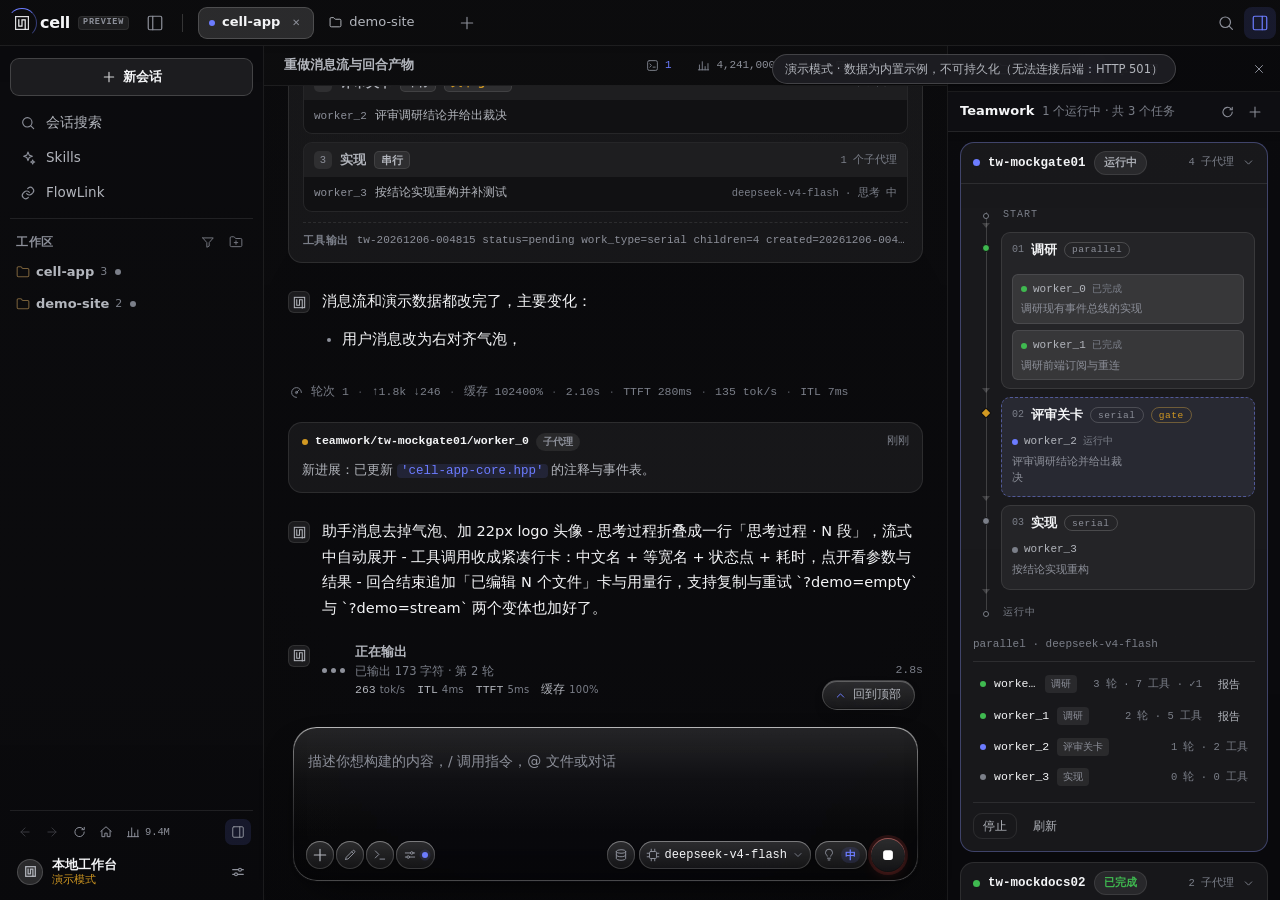
==== src/ui/index.html @ 1789ece1 "saved" ====
<!DOCTYPE html>
<!-- ============================================================
     GENERATED by build_ui.py from src/ui/src/ — do not edit.
     Edit src/ui/src/{index.html,css/*.css,js/*.js} and re-run the
     builder. Dev loop (no rebuild, no regeneration):
       cell-app.exe --headless 8787 --ui src/ui/index.html
     ============================================================ -->
<html lang="zh-CN" data-anim="2">
<head>
<meta charset="utf-8">
<meta name="viewport" content="width=device-width,initial-scale=1">
<meta name="color-scheme" content="dark">
<meta name="theme-color" content="#111113">
<title>cell · 本地代理工作台</title>
<link rel="icon" href="data:image/svg+xml,%3Csvg xmlns='http://www.w3.org/2000/svg' viewBox='0 0 500 500'%3E%3Crect x='10' y='10' width='480' height='480' rx='104' fill='%23141416' stroke='%2335353a' stroke-width='14'/%3E%3Cg fill='none' stroke='%23e8e8ea' stroke-width='30' stroke-linejoin='miter' stroke-linecap='square'%3E%3Crect x='90' y='90' width='320' height='320'/%3E%3Cpath d='M 170 170 L 170 330 L 250 330 L 250 170 L 330 170 L 330 410'/%3E%3C/g%3E%3C/svg%3E">
<style>
/* ==== css/00-tokens.css =============================================== */

/* =====================================================================
   §0 设计令牌 · cell-app 2026 UI

   视觉语言：深色分层表面（画布 -> 面板 -> 卡片 -> 悬浮输入卡），
   1px 极淡描边表达边界，靛蓝强调色只用于可交互/激活/主操作；
   语义色（绿/红/黄/蓝）只用于 diff、状态与终端。
   所有组件只允许引用这里的令牌，第三方主题通过覆盖令牌换肤
   （<exe dir>/.cell/theme/<name>/theme.css 注入在本文件之后）。

   旧令牌名全部保留为别名（导出页 / 第三方主题 / 旧组件仍引用）。
   ===================================================================== */
:root{
  color-scheme:dark;

  /* ---- 表面（由暗到亮） ------------------------------------------- */
  /* 窗口是透明的（DWM 背衬在后面），所以"表面"不再是实色，而是叠在背衬上的
     一层层白/黑 alpha：越靠上越亮一点，读到的是同一块玻璃的不同厚度。
     唯一的实色是 --bg —— 留给终端、启动页这类必须挡住身后的整屏内容。
     ⚠️ 每一档的 alpha 都要"压得住壁纸"：壁纸是任意内容，alpha 给低了
     文字就压在壁纸上（2026-11-01 用户截图的主诉）。层级差 ≥ .04 才看得出是
     两块不同的面，而不是同一块玻璃上随机脏了几块。 */
  --bg:#111113;            /* 实色画布（终端 / 启动页 / 兜底） */
  --bg2:rgba(255,255,255,.055);   /* 次级表面（表单元 / 代码外框） */
  --bg3:rgba(255,255,255,.085);   /* 代码块 / 输入底 */
  --panel:rgba(18,18,23,.62);     /* 侧栏 / 右栏 */
  --panel2:rgba(30,30,36,.94);    /* 浮层 / 弹出菜单（要压住下面的内容） */
  --raise:rgba(255,255,255,.075);  /* hover */
  --raise2:rgba(255,255,255,.13);  /* 选中 / 按下 */
  --elev-1:rgba(255,255,255,.062); /* 卡片 */
  --elev-2:rgba(255,255,255,.10);  /* 悬浮输入卡 */

  /* ---- 描边 ------------------------------------------------------- */
  --line:rgba(255,255,255,.09);
  --line2:rgba(255,255,255,.17);

  /* ---- 文本 -------------------------------------------------------
     深色主题的层级差要小、但最暗一档也不能低于 4.5:1（压在 --glass-read
     这层床上量的）。fg3/fg4 比旧值各提一档。 */
  --fg:#f4f5f7;
  --fg2:#b3b6bd;
  --fg3:#8d909a;
  --fg4:#7b7f89;


  /* ---- 强调色（唯一彩色主色） ------------------------------------- */
  --accent:#6c7cff;
  --accent-hi:#8a97ff;
  --accent-soft:rgba(108,124,255,.13);
  --link:#9aa6ff;

  /* ---- 语义色 ----------------------------------------------------- */
  --ok:#3fb950;
  --warn:#d29922;
  --bad:#f85149;
  --info:#58a6ff;
  --add:#3fb950;
  --del:#f85149;
  --run:#a8abb2;

  /* ---- 玻璃小控件（chip / 圆钮 / 悬浮按钮） ------------------------
     一块能认出来的"凸起玻璃"要三样同时在场：面（上亮下暗的竖向渐变）、
     发丝边（inset 0 0 0 1px，不是 border —— 不占布局也不会在圆角处断开）、
     顶缘受光 + 贴地投影。少任何一样都会塌成"背景上一块脏色"。 */
  --glass-face:linear-gradient(180deg,rgba(255,255,255,.145),rgba(255,255,255,.055));
  --glass-face-hover:linear-gradient(180deg,rgba(255,255,255,.22),rgba(255,255,255,.095));
  --glass-face-on:linear-gradient(180deg,rgba(255,255,255,.28),rgba(255,255,255,.14));
  --glass-line:rgba(255,255,255,.18);
  --glass-line-hover:rgba(255,255,255,.30);
  --glass-hi:inset 0 1px 0 rgba(255,255,255,.24);    /* 顶面镜面反光 */
  --glass-lo:inset 0 -1px 0 rgba(0,0,0,.26);         /* 底缘回光（暗） */
  --glass-ring:inset 0 0 0 1px var(--glass-line);    /* 发丝边 */
  --glass-drop:0 1px 2px rgba(0,0,0,.30);            /* 离面一点点 */
  --glass-blur:blur(22px) saturate(1.5);             /* 磨砂（控件层） */

  /* ---- 输入卡本体（引力透镜玻璃）----------------------------------
     卡片是这一族里最大的一块，材质拆成五层，从后往前：
       ① 透镜  backdrop-filter:url(#cmp-lens) —— 一条 SVG 滤镜里做完
              「feGaussianBlur 磨砂 + feDisplacementMap 折射」。折射场是
              Plummer 软化点质量透镜 β = θ − kθ/(|θ|²+ε)（推导与取值见
              05-composer.js §I1b）：中心把背后的会话文字放大、贴边把它
              压缩，所以玻璃里**看得见内容**，不是磨成一块灰。
       ② 底    --cmp-base：玻璃自身极淡的一层着色，只在深色下压住折射内容
              对正文的干扰。**alpha 一律乘 --glass-film** —— 窗口透明度拖到
              100% 时这张卡必须跟着一起清掉，否则"整窗透明"对输入栏不生效
              （2026-11-01 用户主诉）。
       ③ 面    --cmp-face：顶部受光、底部略沉，中间不着色（中段着色读作塑料）。
       ④ 边    --cmp-rim：1px 竖向渐变描边（border-box 一层 background），
              玻璃唯一的"厚度"线索，同时兼任透镜那圈会聚亮边。
       ⑤ 影    --cmp-shadow：贴地接触影 + 大而散的远影。 */
  --cmp-blur:2.25px;
  --cmp-sat:1.18;
  --cmp-bri:1;
  --cmp-base:linear-gradient(180deg,
    rgba(8,8,11,calc(.12 * var(--glass-film))) 0%,
    rgba(6,6,9,calc(.18 * var(--glass-film))) 100%);
  --cmp-face:linear-gradient(180deg,
    rgba(255,255,255,calc(.115 * var(--glass-film))) 0%,
    rgba(255,255,255,calc(.030 * var(--glass-film))) 34%,
    rgba(0,0,0,calc(.040 * var(--glass-film))) 68%,
    rgba(0,0,0,calc(.10 * var(--glass-film))) 100%);
  --cmp-rim:linear-gradient(180deg,
    rgba(255,255,255,.50) 0%,
    rgba(255,255,255,.16) 40%,
    rgba(255,255,255,.05) 72%,
    rgba(255,255,255,.24) 100%);
  --cmp-shadow:
    inset 0 1px 0 rgba(255,255,255,.30),
    inset 0 -18px 30px -22px rgba(0,0,0,.55),
    0 2px 6px -2px rgba(0,0,0,.45),
    0 20px 46px -22px rgba(0,0,0,.78);
  /* 一圈**等亮度**的发丝环，垫在渐变描边之内。渐变描边只负责"光从上面来"，
     它交代不了边界：浅色主题顶缘是纯白，落在同样发白的页面上就整条消失
     （2026-11-01 用户第 3 张截图：hero 的卡只剩下面一道影）。 */
  --cmp-edge:inset 0 0 0 1px rgba(255,255,255,.05);

  /* ---- 液态玻璃（窗口级）------------------------------------------ */
  /* 窗口本身是透明的（DWM 丙烯酸背衬），页面只允许用 alpha 叠在背衬上：
     scrim 是整窗那一层纱，panel 是贴边的大面板（标题栏 / 侧栏），
     dock 是右侧面板，read 是正文列那一层"床"（消息流压在上面），
     float 是浮在内容之上的菜单/弹窗（要更实才读得清）。

     --glass-film 是「这层纱还剩多少」：1 = 完整，0 = 一点不剩。设置里的窗口
     透明度拖到 100% 时它归零（见 05-composer.js 的 applyWindowOpacity）。
     ⚠️ 量程上限的代价就是文字直接压壁纸，所以默认值不再是 100%（旧默认
     一开机就没有任何一面，浅色主题尤其糊）。 */
  --glass-film:1;
  --glass-scrim:linear-gradient(180deg,
    rgba(8,8,11,calc(.58 * var(--glass-film))) 0%,
    rgba(8,8,11,calc(.48 * var(--glass-film))) 28%,
    rgba(8,8,11,calc(.50 * var(--glass-film))) 72%,
    rgba(5,5,8,calc(.62 * var(--glass-film))) 100%);
  --glass-panel:rgba(10,10,14,calc(.52 * var(--glass-film)));
  --glass-dock:rgba(9,9,13,calc(.42 * var(--glass-film)));
  --glass-float:var(--panel2);
  --glass-hair:rgba(255,255,255,.07);               /* 面板之间的那道极淡分隔 */
  --glass-edge:rgba(255,255,255,.12);               /* 面板外缘的受光 */
  --glass-veil:rgba(7,7,10,.88);                    /* 遮罩（设置页 / 弹窗） */
  --glass-float-blur:blur(30px) saturate(1.3);


  /* ---- 形状 / 字体 / 动效 ----------------------------------------- */
  --radius:14px; --radius-s:9px; --radius-xs:6px;
  --radius-lg:20px; --radius-xl:24px; --radius-full:999px;
  --mono:"Cascadia Code","Cascadia Mono",ui-monospace,"JetBrains Mono",SFMono-Regular,Consolas,"Liberation Mono",monospace;
  --sans:"Segoe UI Variable Text","Segoe UI",-apple-system,system-ui,"Noto Sans SC","PingFang SC","Microsoft YaHei",sans-serif;
  --sans-display:"Segoe UI Variable Display","Segoe UI Variable Text","Segoe UI",system-ui,"Noto Sans SC","PingFang SC","Microsoft YaHei",sans-serif;
  --ease:cubic-bezier(.22,.7,.2,1);
  --dur:170ms;
  --shadow:0 16px 48px rgba(0,0,0,.55),0 1px 2px rgba(0,0,0,.5);
  --shadow-sm:0 1px 2px rgba(0,0,0,.45);

  /* ---- 布局 ------------------------------------------------------- */
  --chat-max:880px;
  --composer-max:880px;
  --stream-pad:24px; --stream-gap:26px;
  --sidebar-w:316px;
  --dock-w:384px;
  --titlebar-h:46px;       /* 唯一一栏：品牌 / 侧栏开关 / 页签 / 窗口按钮 */
  --topbar-h:var(--titlebar-h); /* 兼容旧引用 */
  --composer-h:156px;      /* 实际值由 03-layout.js 写 inline */

  /* ---- 兼容别名（导出页 / 旧 CSS / 主题） -------------------------- */
  --bg-soft:rgba(255,255,255,.05);
  --line-soft:rgba(255,255,255,.07);
  --code-bg:rgba(6,6,9,.46);
  --fg-dim:var(--fg2);
  --fg-faint:var(--fg3);
  --user:#cfd1d7;
  --assistant:#f4f5f7;
  --tool:#b3b6bd;
  --system:#969aa3;
  --other:#8d909a;
}

/* ==== css/01-base.css ================================================= */

/* ---- §1 基础 ------------------------------------------------------ */
*{box-sizing:border-box}
html,body{height:100%;margin:0}
/* 窗口是透明的：底色由 #app 的 --glass-scrim 统一给，页面本身不能有不透明底，
   否则 DWM 的背衬（磨砂后的桌面）会被这张底盖住。 */
html,body{background:transparent}
/* 背景透明度（设置 → 外观 → 窗口背景）：这层实色画布压在页面最底下，
   --glass-solid = 1 - 2×透明度（前 50% 量程就撤完）。0 = 完全没有这层
   （纯玻璃，壁纸最清楚），1 = 完全不透明（和改造前的实色窗口一样）。 */
body::before{content:"";position:fixed;inset:0;z-index:-1;background:var(--bg);
  opacity:var(--glass-solid,0);pointer-events:none}
body{
  color:var(--fg); font-family:var(--sans);
  font-size:14px; line-height:1.6; overflow:hidden;
  -webkit-font-smoothing:antialiased; -moz-osx-font-smoothing:grayscale;
  text-rendering:optimizeLegibility;
  transition:background var(--dur) var(--ease), color var(--dur) var(--ease);
}
::selection{background:var(--accent-soft);color:var(--fg)}
::-webkit-scrollbar{width:10px;height:10px}
::-webkit-scrollbar-thumb{background:var(--line2);border-radius:8px;
  border:2px solid transparent;background-clip:padding-box}
::-webkit-scrollbar-thumb:hover{background:var(--fg4);background-clip:padding-box}
::-webkit-scrollbar-track{background:transparent}
::-webkit-scrollbar-corner{background:transparent}
button,input,textarea,select{font:inherit;color:inherit}
button{cursor:pointer;background:none;border:none;padding:0}
a{color:var(--link);text-decoration:none}
a:hover{text-decoration:underline}
:focus-visible{outline:2px solid var(--accent-soft);outline-offset:1px;border-radius:6px}
h1,h2,h3,h4,p,pre,ul,ol{margin:0}
code,kbd,pre,samp{font-family:var(--mono)}
svg{display:block}
img{max-width:100%}
[hidden]{display:none!important}

/* ==== css/02-atoms.css ================================================ */

/* ---- §2 原子 Atoms ------------------------------------------------- */
/* 2.1 布局原子 */
.row{display:flex;align-items:center}
.col{display:flex;flex-direction:column}
.wrap{flex-wrap:wrap}
.grow{flex:1;min-width:0}
.center{justify-content:center}
.gap4{gap:4px}.gap6{gap:6px}.gap8{gap:8px}.gap10{gap:10px}.gap12{gap:12px}
/* 2.2 文本原子 */
.mut{color:var(--fg2)}.dim{color:var(--fg3)}
.strong{font-weight:650}
.small{font-size:12px}.tiny{font-size:11.5px}
.mono{font-family:var(--mono);font-variant-numeric:tabular-nums}
.num{font-variant-numeric:tabular-nums}
.trunc{white-space:nowrap;overflow:hidden;text-overflow:ellipsis}
.muted{color:var(--fg3)}
/* 2.3 表面原子 */
.metal{background:var(--bg2);border:1px solid var(--line);border-radius:var(--radius-s)}
.divider{height:1px;flex:none;background:var(--line);margin:10px 0}
.divider.v{width:1px;height:auto;align-self:stretch;margin:0 10px}
/* 2.4 标记原子 */
.pill{display:inline-flex;align-items:center;gap:5px;padding:2px 9px;border-radius:var(--radius-full);
  font-size:11px;font-weight:600;letter-spacing:.02em;
  background:var(--raise);color:var(--fg2);border:1px solid var(--line)}
.pill.accent{background:var(--accent-soft);color:var(--accent);border-color:transparent}
.pill.ok{color:var(--ok)}.pill.bad{color:var(--bad)}.pill.warn{color:var(--warn)}.pill.run{color:var(--run)}
.badge{display:inline-flex;align-items:center;justify-content:center;min-width:18px;height:18px;
  padding:0 5px;border-radius:var(--radius-full);color:#fff;font-size:10px;font-weight:700;
  background:var(--accent);font-variant-numeric:tabular-nums;flex:none}
.badge.ghost{background:var(--raise);color:var(--fg2)}
.badge.warn{background:var(--warn);color:#1a1a1c}
.badge.ok{background:var(--ok);color:#0d1a10}
.dot{width:8px;height:8px;border-radius:50%;background:var(--fg3);flex:none}
.dot.ok{background:var(--ok)}.dot.bad{background:var(--bad)}.dot.run{background:var(--accent)}
.dot.warn{background:var(--warn)}
.pulse{width:7px;height:7px;border-radius:50%;background:var(--ok);flex:none;position:relative}
.pulse.busy{background:var(--accent);animation:breathe 1.4s var(--ease) infinite}
.kbd,.sb-kbd{font-family:var(--mono);font-size:10.5px;padding:1px 5px;border-radius:5px;
  background:var(--bg2);border:1px solid var(--line);color:var(--fg3);white-space:nowrap}
/* 2.5 按钮 */
.btn{display:inline-flex;align-items:center;gap:6px;height:30px;padding:0 12px;border-radius:var(--radius-s);
  background:transparent;border:1px solid var(--line);color:var(--fg2);font-size:13px;font-weight:500;
  transition:background var(--dur) var(--ease),border-color var(--dur) var(--ease),color var(--dur) var(--ease),opacity var(--dur) var(--ease)}
.btn:hover{background:var(--raise);border-color:var(--line2);color:var(--fg)}
.btn:active{background:var(--raise2)}
.btn.primary{height:38px;background:var(--raise);border-color:var(--line2);color:var(--fg);font-weight:600}
.btn.primary:hover{background:var(--raise2);border-color:var(--fg4)}
.btn.accent{background:var(--accent);border-color:transparent;color:#fff;font-weight:600}
.btn.accent:hover{background:var(--accent-hi);color:#fff}
.btn.ghost{background:transparent;border-color:transparent;color:var(--fg2)}
.btn.ghost:hover{background:var(--raise);color:var(--fg)}
.btn.danger{color:var(--bad);border-color:transparent;background:transparent}
.btn.danger:hover{background:color-mix(in srgb,var(--bad) 12%,transparent);color:var(--bad)}
.btn.sm{height:26px;padding:0 9px;font-size:12px;gap:5px}
.btn[disabled],.btn:disabled{opacity:.45;pointer-events:none}
.btn .bico,.btn .uico{flex:none}
.icon-btn{width:30px;height:30px;border-radius:8px;display:inline-flex;align-items:center;justify-content:center;
  color:var(--fg3);flex:none;
  transition:background var(--dur) var(--ease),color var(--dur) var(--ease)}
.icon-btn:hover{background:var(--raise);color:var(--fg)}
.icon-btn:active{background:var(--raise2)}
.icon-btn.on{background:var(--accent-soft);color:var(--accent)}
.icon-btn.on:hover{background:color-mix(in srgb,var(--accent) 20%,transparent)}
.icon-btn .uico{width:16px;height:16px;stroke-width:1.7}
.icon-btn.sm{width:26px;height:26px;border-radius:7px}
.icon-btn.sm .uico{width:14px;height:14px}
.icon-btn[disabled]{opacity:.35;pointer-events:none}
/* 2.6 表单 */
.field{display:flex;flex-direction:column;gap:6px}
.field label{font-size:11.5px;color:var(--fg3);font-weight:600;letter-spacing:.02em}
input[type=text],input[type=password],input[type=number],input[type=search],textarea,select{
  width:100%;height:32px;padding:0 10px;border-radius:var(--radius-s);
  background:var(--bg3);border:1px solid var(--line2);color:var(--fg);font-size:13px;
  transition:border-color var(--dur) var(--ease),box-shadow var(--dur) var(--ease),background var(--dur) var(--ease)}
textarea{height:auto;padding:8px 10px;resize:vertical;line-height:1.55}
input::placeholder,textarea::placeholder{color:var(--fg4)}
input:focus,textarea:focus,select:focus{outline:none;border-color:var(--accent);
  box-shadow:0 0 0 3px var(--accent-soft)}
input[type=range]{width:100%;accent-color:var(--accent);height:auto;border:none;background:transparent;padding:0}
select{appearance:none;background-image:url("data:image/svg+xml;charset=utf-8,%3Csvg xmlns='http://www.w3.org/2000/svg' width='12' height='12' viewBox='0 0 24 24' fill='none' stroke='%237b7e86' stroke-width='2'%3E%3Cpath d='m6 9 6 6 6-6'/%3E%3C/svg%3E");
  background-repeat:no-repeat;background-position:right 9px center;padding-right:28px}
.seg{display:inline-flex;border:1px solid var(--line);border-radius:var(--radius-s);overflow:hidden;background:var(--bg2)}
.seg button{height:28px;padding:0 11px;font-size:12px;color:var(--fg2);border-right:1px solid var(--line);
  transition:background var(--dur) var(--ease),color var(--dur) var(--ease)}
.seg button:last-child{border-right:none}
.seg button.on{background:var(--accent-soft);color:var(--accent);font-weight:600}
.seg button:hover:not(.on){background:var(--raise);color:var(--fg)}
.switch{position:relative;width:38px;height:21px;border-radius:var(--radius-full);flex:none;
  background:var(--line2);transition:background var(--dur) var(--ease);cursor:pointer}
.switch::after{content:"";position:absolute;top:3px;left:3px;width:15px;height:15px;border-radius:50%;
  background:var(--fg2);transition:transform var(--dur) var(--ease),background var(--dur) var(--ease)}
.switch.on{background:var(--accent)}
.switch.on::after{transform:translateX(17px);background:#fff}
/* 2.7 卡片 */
.card{background:var(--elev-1);border:1px solid var(--line);border-radius:var(--radius);padding:14px}
.card+.card{margin-top:10px}
.card-hover{transition:background var(--dur) var(--ease),border-color var(--dur) var(--ease),transform var(--dur) var(--ease)}
.card-hover:hover{background:var(--elev-2);border-color:var(--line2)}
/* 2.8 图标 */
.uico{width:16px;height:16px;flex:none;display:block;fill:none;stroke:currentColor;
  stroke-width:1.7;stroke-linecap:round;stroke-linejoin:round}
.uico.sm{width:13px;height:13px;stroke-width:1.8}
.uico.lg{width:18px;height:18px;stroke-width:1.6}
.uico.xl{width:22px;height:22px;stroke-width:1.5}
/* 2.9 键位提示 / 空态 */
.empty{padding:28px 18px;text-align:center;color:var(--fg3);font-size:12.5px;line-height:1.7}
.empty .uico{width:26px;height:26px;margin:0 auto 10px;color:var(--fg4)}
.spin{animation:spin 1s linear infinite}

/* ==== css/03-molecules.css ============================================ */

/* ---- §3 分子 Molecules -------------------------------------------- */
/* 3.1 侧栏 ---------------------------------------------------------- */
#sidebar{padding:12px 10px 8px}
/* 品牌标识住在标题栏里（不是侧栏顶部）：一条栏里同时是 logo、窗口按钮和
   页签，所以这里只负责它自己的排布，flex 由 #titlebar 决定。 */
.brand{display:flex;align-items:center;gap:8px;min-width:0;cursor:default}
.brand .logo{width:22px;height:22px;flex:none;color:var(--fg);position:relative}
.brand .logo svg{width:100%;height:100%}
.brand-name{font-size:16px;font-weight:650;letter-spacing:-.02em;line-height:1}
/* 徽章和 16px 的文字、20px 的 logo 同高（14px），只靠淡底色 + 1px 内描边
   区分，不占布局 —— 加外边框会把它抬成一个按钮，在这一行里比品牌名还抢眼。 */
.brand-badge{display:inline-flex;align-items:center;height:14px;padding:0 5px;
  font-family:var(--mono);font-size:8.5px;font-weight:700;letter-spacing:.09em;line-height:1;
  border-radius:4px;color:var(--fg3);background:var(--raise);
  box-shadow:inset 0 0 0 1px color-mix(in srgb,var(--fg) 7%,transparent)}
.brand.busy .logo{animation:breathe 1.6s var(--ease) infinite}
/* 工作时：logo 外面套一圈转动的弧，比单纯缩放更能说明「正在跑」 */
.brand.working .logo::after{content:"";position:absolute;inset:-5px;border-radius:50%;
  border:1.5px solid transparent;border-top-color:var(--accent);
  border-right-color:color-mix(in srgb,var(--accent) 45%,transparent);
  animation:spin 1.05s linear infinite;pointer-events:none}
.logo .ava{width:100%;height:100%}
.ava-frame{opacity:.9}
.ava-path{stroke-dasharray:100;animation:avaDraw 1.1s var(--ease) infinite}
@keyframes avaDraw{0%{stroke-dashoffset:100}60%{stroke-dashoffset:0}100%{stroke-dashoffset:0}}
.new-chat{width:100%;justify-content:center;margin:0 0 10px;flex:none;height:40px}
.new-chat .bico{display:flex;align-items:center;opacity:.85}
/* 侧栏导航 */
.sb-nav{display:flex;flex-direction:column;gap:1px;padding:0 0 8px;border-bottom:1px solid var(--line)}
.sb-nav-item{display:flex;align-items:center;gap:10px;height:34px;padding:0 10px;border-radius:9px;
  color:var(--fg2);font-size:13.5px;text-align:left;width:100%;
  transition:background var(--dur) var(--ease),color var(--dur) var(--ease)}
.sb-nav-item:hover{background:var(--raise);color:var(--fg)}
.sb-nav-item .ni-ico{display:flex;align-items:center;color:var(--fg3);flex:none}
.sb-nav-item:hover .ni-ico{color:var(--fg2)}
.sb-nav-item .ni-label{flex:1;min-width:0;white-space:nowrap;overflow:hidden;text-overflow:ellipsis}
.sb-nav-item .sb-kbd{opacity:0;transition:opacity var(--dur) var(--ease)}
.sb-nav-item:hover .sb-kbd{opacity:1}
/* 工作区分组 */
.sb-section{flex:1;min-height:0;display:flex;flex-direction:column;padding-top:10px}
.sb-section-head{display:flex;align-items:center;gap:2px;height:26px;padding:0 4px 0 6px;flex:none}
.sb-section-title{font-size:11.5px;font-weight:600;letter-spacing:.06em;color:var(--fg3)}
.sb-section-head .icon-btn{color:var(--fg3);opacity:.8}
.sb-section-head .icon-btn:hover{opacity:1}
.sb-list{flex:1;min-height:0;overflow-y:auto;overflow-x:hidden;padding:2px 0 8px;scrollbar-width:thin}
.sgroup{margin-bottom:2px}
.sgroup-head{display:flex;align-items:center;gap:6px;height:30px;padding:0 6px;border-radius:8px;
  cursor:pointer;color:var(--fg2);user-select:none;
  transition:background var(--dur) var(--ease),color var(--dur) var(--ease)}
.sgroup-head:hover{background:var(--raise);color:var(--fg)}
.gico{display:flex;align-items:center;color:#e5b567;opacity:.9;flex:none}
.gico .uico{width:14px;height:14px;stroke-width:1.8}
.sgroup-head[aria-expanded="false"] .gico{opacity:.5}

.gname{font-size:13px;font-weight:600;min-width:0}
.sgroup-head .cnt{font-size:11px;color:var(--fg4);font-variant-numeric:tabular-nums}
.sgroup-head .pulse{width:6px;height:6px;margin-left:2px}
.gdel,.idel{display:inline-flex;align-items:center;justify-content:center;width:22px;height:22px;border-radius:6px;
  color:var(--fg4);opacity:0;flex:none;transition:opacity var(--dur) var(--ease),background var(--dur) var(--ease),color var(--dur) var(--ease)}
.sgroup-head:hover .gdel,.sitem:hover .idel{opacity:1}
.gdel:hover,.idel:hover{background:var(--raise2);color:var(--bad)}
.sgroup-head .gdel{margin-left:4px!important}
.sgroup-items{display:flex;flex-direction:column;gap:1px;padding:2px 0 4px 12px}
.sitem{position:relative;display:flex;flex-direction:column;gap:2px;padding:7px 9px;border-radius:9px;
  cursor:pointer;border:1px solid transparent;
  transition:background var(--dur) var(--ease),border-color var(--dur) var(--ease)}
.sitem:hover{background:var(--raise)}
.sitem.active{background:var(--raise2);border-color:var(--line2)}
.sitem.active::before{content:"";position:absolute;left:-1px;top:9px;bottom:9px;width:2px;border-radius:2px;
  background:var(--accent)}
.stitle{font-size:13.5px;font-weight:500;color:var(--fg);line-height:1.4;padding-right:20px}
.sitem.active .stitle{font-weight:600}
.smeta{display:flex;align-items:center;gap:6px;font-size:11px;color:var(--fg3);line-height:1.3;flex-wrap:wrap}
.smeta .sid{font-family:var(--mono);font-size:10px;color:var(--fg4)}
.stag{display:inline-flex;align-items:center;height:15px;padding:0 5px;border-radius:4px;
  background:var(--raise);color:var(--fg3);font-size:10px}
.sitem .idel{position:absolute;right:6px;top:6px;width:20px;height:20px;background:var(--raise2)}
/* 3.1c 侧栏筛选（工作区标题行的漏斗按钮） */
.sb-filterbox{padding:4px 2px 6px;flex:none}
.sb-filter{height:30px!important;font-size:12.5px;background:var(--bg3);border-color:var(--line2)}
/* 3.2 标签栏 -------------------------------------------------------- */
.tab{display:flex;align-items:center;gap:7px;height:32px;padding:0 8px 0 10px;border-radius:9px;
  color:var(--fg2);font-size:13px;cursor:pointer;flex:none;max-width:220px;border:1px solid transparent;
  transition:background var(--dur) var(--ease),color var(--dur) var(--ease),border-color var(--dur) var(--ease)}
.tab:hover{background:var(--raise);color:var(--fg)}
.tab.active{background:var(--raise2);border-color:var(--line2);color:var(--fg)}
.tab .tname{min-width:0;font-weight:500}
.tab.active .tname{font-weight:600}
.tab .pulse{width:6px;height:6px;flex:none}
.tab .x{display:inline-flex;align-items:center;justify-content:center;width:18px;height:18px;border-radius:5px;
  color:var(--fg3);font-size:10px;opacity:0;flex:none;
  transition:opacity var(--dur) var(--ease),background var(--dur) var(--ease),color var(--dur) var(--ease)}
.tab:hover .x,.tab.active .x{opacity:1}
.tab .x:hover{background:var(--raise2);color:var(--fg)}
.tab-add{display:inline-flex;align-items:center;justify-content:center;width:28px;height:28px;border-radius:8px;
  color:var(--fg3);flex:none;transition:background var(--dur) var(--ease),color var(--dur) var(--ease)}
.tab-add:hover{background:var(--raise);color:var(--fg)}
.tab-add .uico{width:16px;height:16px}
/* 标签菜单 */
.tabmenu{position:fixed;z-index:130;min-width:240px;max-width:360px;padding:5px;
  background:var(--panel2);border:1px solid var(--line2);border-radius:12px;box-shadow:var(--shadow);
  animation:popIn 140ms var(--ease)}
.tabmenu button{display:flex;align-items:center;gap:9px;width:100%;padding:7px 9px;border-radius:8px;
  color:var(--fg2);font-size:13px;text-align:left}
.tabmenu button:hover{background:var(--raise);color:var(--fg)}
.tabmenu button>.uico{flex:none;color:var(--fg3)}
.tabmenu button>.tiny{flex:none;margin-left:auto}
.tabmenu .mhead{display:flex;align-items:center;justify-content:space-between;gap:8px;
  padding:6px 9px 4px;font-size:11px;color:var(--fg4);letter-spacing:.04em}
.tabmenu .mclear{width:auto;margin:-4px -2px;padding:4px 2px;font-size:11px;letter-spacing:0;color:var(--fg4)}
.tabmenu .mclear:hover{margin:-4px -2px;padding:4px 2px;background:none;color:var(--fg)}
.tabmenu .mlist{display:flex;flex-direction:column;gap:1px}
.tabmenu .mrow{display:flex;flex-direction:column;align-items:flex-start;gap:1px;min-width:0;flex:1;text-align:left}
.tabmenu .mtitle{font-size:12.5px;color:var(--fg);text-align:left;max-width:100%}
.tabmenu .mpath{font-size:10.5px;color:var(--fg4);font-family:var(--mono);text-align:left;max-width:100%}
/* 3.3 侧栏底部 / 账户行 --------------------------------------------- */
.sb-foot{flex:none;display:flex;flex-direction:column;gap:4px;padding-top:6px;border-top:1px solid var(--line)}
.sb-tools{display:flex;align-items:center;gap:1px;padding:2px 2px}
.sb-tools .icon-btn{color:var(--fg3)}
.sb-account{display:flex;align-items:center;gap:9px;width:100%;padding:6px 7px;border-radius:10px;
  text-align:left;transition:background var(--dur) var(--ease)}
.sb-account:hover{background:var(--raise)}
.sb-avatar{width:26px;height:26px;border-radius:50%;flex:none;display:flex;align-items:center;justify-content:center;
  background:var(--raise2);color:var(--fg2);border:1px solid var(--line2)}
.sb-avatar svg{width:15px;height:15px}
.sb-account-txt{display:flex;flex-direction:column;min-width:0;flex:1;line-height:1.25}
.sb-account-name{font-size:12.5px;font-weight:600;color:var(--fg)}
.sb-account-sub{font-size:10.5px;color:var(--fg3)}
.sb-account-sub.online{color:var(--ok)}
.sb-account-sub.demo{color:var(--warn)}
.sb-gear{display:flex;color:var(--fg3);flex:none}
.sb-account:hover .sb-gear{color:var(--fg2)}
/* 3.3b 用量 chip（⌂ 主页按钮旁边；点开侧栏收纳浮层，见 6b.9） ---------
   .icon-btn 写死了 26×26，这里要「图标 + 数字」的胶囊，所以提高一级选择器 */
.icon-btn.sb-uchip{width:auto;min-width:26px;gap:5px;padding:0 6px}
.sb-uchip .uico{width:13px;height:13px;flex:none}
.sb-uchip .sb-uval{font-family:var(--mono);font-size:10.5px;line-height:1;color:var(--fg4);
  font-variant-numeric:tabular-nums;letter-spacing:-.1px;white-space:nowrap}
.sb-uchip.has-val .sb-uval{color:var(--fg3)}
.sb-uchip:hover .sb-uval{color:var(--fg)}
.sb-uchip.on .sb-uval{color:inherit}
/* 更新提醒 chip（紧跟用量 chip；只在有新版本、且设置里开着提醒时出现，
   见 09-boot.js 的 renderUpdateChip）*/
#navUpdate{display:none;color:var(--accent);background:var(--accent-soft);border-color:transparent}
#navUpdate.show{display:inline-flex}
#navUpdate .sb-uval{color:inherit;font-family:inherit;font-size:11px;font-weight:600}
#navUpdate:hover{color:var(--accent-hi);background:var(--accent-soft);border-color:var(--accent-soft)}
/* 3.4 右侧面板外壳 -------------------------------------------------- */
.dockhead{height:46px;flex:none;display:flex;align-items:center;gap:6px;padding:0 8px 0 10px;
  border-bottom:1px solid var(--glass-hair);background:transparent}
.docktabs{flex:1;min-width:0;display:flex;align-items:center;gap:2px;overflow-x:auto;scrollbar-width:none}
.docktabs::-webkit-scrollbar{height:0}
.docktab{display:inline-flex;align-items:center;gap:5px;height:29px;padding:0 8px;border-radius:8px;
  color:var(--fg3);font-size:12.5px;flex:none;white-space:nowrap;
  transition:background var(--dur) var(--ease),color var(--dur) var(--ease)}
.docktab .uico{width:14px;height:14px;stroke-width:1.8}
.docktab:hover{background:var(--raise);color:var(--fg2)}
.docktab.on{background:var(--accent-soft);color:var(--accent)}
.docktab.on:hover{background:color-mix(in srgb,var(--accent) 18%,transparent)}
.dockbody{flex:1;min-height:0;overflow:hidden;display:flex;flex-direction:column;background:transparent}
#rightdock{container-type:inline-size;container-name:dk}
@container dk (max-width: 520px){
  .docktab span{display:none}
  .docktab{padding:0 7px}
}
/* 3.5「开始」面板 -------------------------------------------------- */
.start-panel{flex:1;min-height:0;display:flex;flex-direction:column;padding:14px;overflow-y:auto}
.start-head{display:flex;flex-direction:column;align-items:flex-start;gap:2px;padding:4px 2px 0}
.start-head .start-title{font-size:14px;font-weight:650;color:var(--fg)}
.start-head .start-sub{font-size:11.5px;color:var(--fg3)}
.start-spacer{flex:1;min-height:40px;display:flex;align-items:center;justify-content:center}
.start-watermark{width:64px;height:64px;color:var(--fg4);opacity:.45}
.start-watermark .uico{width:64px;height:64px;stroke-width:.9}
.start-cards{display:flex;flex-direction:column;gap:8px;padding-top:12px}
.quick-card{display:flex;align-items:center;gap:12px;width:100%;min-height:66px;padding:12px 12px;
  background:var(--elev-1);border:1px solid var(--line);border-radius:14px;text-align:left;
  transition:background var(--dur) var(--ease),border-color var(--dur) var(--ease),transform var(--dur) var(--ease)}
.quick-card:hover{background:var(--elev-2);border-color:var(--line2);transform:translateY(-1px)}
.quick-card[disabled]{opacity:.5;pointer-events:none}
.qc-icon{width:34px;height:34px;border-radius:10px;display:flex;align-items:center;justify-content:center;flex:none;
  background:color-mix(in srgb,var(--qc,#a8abb2) 14%,transparent);color:var(--qc,#a8abb2)}
.qc-icon .uico{width:18px;height:18px;stroke-width:1.7}
.qc-body{display:flex;flex-direction:column;gap:1px;min-width:0;flex:1}
.qc-title{font-size:14px;font-weight:600;color:var(--fg);display:flex;align-items:center;gap:5px}
.qc-desc{font-size:11.5px;color:var(--fg3);line-height:1.4}
.qc-kbd{flex:none}
.quick-card.files{--qc:#e5b567}
.quick-card.git{--qc:#f0883e}
.quick-card.term{--qc:#58a6ff}
/* 3.6 思考级别快捷菜单（状态行） ------------------------------------ */
.thkmenu{position:fixed;z-index:130;min-width:190px;padding:5px;
  background:var(--panel2);border:1px solid var(--line2);border-radius:11px;box-shadow:var(--shadow);
  animation:popIn 140ms var(--ease)}
.thkmenu .scmd{display:flex;flex-direction:column;gap:1px;padding:6px 9px;border-radius:8px;cursor:pointer}
.thkmenu .scmd:hover,.thkmenu .scmd.sel{background:var(--raise)}
.thkmenu .sname{font-size:12.5px;font-weight:600;color:var(--fg)}
.thkmenu .sdesc{font-size:10.5px;color:var(--fg3)}
/* 3.7 窄侧栏降级（容器查询） --------------------------------------- */
@container sb (max-width: 224px){
  .brand-name,.brand-badge{display:none}
  .sb-nav-item .ni-label{display:none}
  .sb-nav-item{justify-content:center;padding:0}
  .sb-nav-item .sb-kbd{display:none}
  .new-chat span:last-child{display:none}
  .new-chat{padding:0}
  .sb-account-txt{display:none}
  .sb-account{justify-content:center}
  .sb-gear{display:none}
  .sb-uchip{padding:0;min-width:26px;justify-content:center}
  .sb-uchip .sb-uval{display:none}
  .smeta .sid{display:none}
}
@container sb (max-width: 236px){
  .stitle{padding-right:0}
  .sitem .idel{display:none}
}

/* ==== css/04-layout.css =============================================== */

/* ---- §4 布局 Regions ---------------------------------------------- */
/* 窗口透明：#app 只挂一层 scrim（整窗那层纱），其余容器一律透明 ——
   每一层都不透明地和背衬叠加的话，十来个嵌套容器会把壁纸彻底挡死。 */
#app{height:100vh;width:100vw;display:flex;flex-direction:column;background:var(--glass-scrim)}
#shell{flex:1;min-height:0;display:flex;background:transparent}

/* 标题栏：整个窗口只有这一栏。品牌（工作时动态 logo）、侧栏开关、页签、
   搜索/面板、最小化/最大化/关闭全在里面；空白处就是窗口拖拽区（见
   10-shell.js 的 Win.drag）。窗口本身没有系统边框，所以这一栏必须贴到
   窗口最上沿，窗口按钮也要顶到右上角。 */
#titlebar{height:var(--titlebar-h);flex:none;display:flex;align-items:center;gap:6px;
  padding:0 0 0 12px;background:transparent;border-bottom:1px solid var(--glass-hair);
  position:relative;z-index:60;user-select:none;-webkit-user-select:none}
#titlebar .brand{flex:none;padding-right:4px}
#titlebar .brand .logo{width:20px;height:20px}
/* 这一栏比原生标题栏高（46 vs 32），30px 按钮 / 16px 图标按原生比例看着偏小：
   栏里单独放大一档，让图标 / 栏高 ≈ 40%，按钮 70%。其它地方的 .icon-btn 不动。 */
#titlebar .icon-btn{width:32px;height:32px}
#titlebar .icon-btn .uico{width:18px;height:18px;stroke-width:1.6}
.tb-sep{width:1px;height:18px;flex:none;background:var(--line2);margin:0 5px}
#tabbar{flex:1;min-width:0;display:flex;align-items:center;gap:4px;overflow-x:auto;overflow-y:hidden;
  scrollbar-width:none;padding:0 4px}
#tabbar::-webkit-scrollbar{height:0}
#topActions{display:flex;align-items:center;gap:2px;flex:none;padding-right:4px}

/* 窗口按钮：贴右上角，高度撑满标题栏（Windows 原生标题栏的观感）。
   图标 16px：原生是 10px @32px 栏，这里按 46px 栏等比放大。 */
.winctl{display:flex;align-items:stretch;flex:none;align-self:stretch}
.wc{width:46px;display:flex;align-items:center;justify-content:center;
  color:var(--fg2);transition:background var(--dur) var(--ease),color var(--dur) var(--ease)}
.wc svg{width:16px;height:16px;fill:none;stroke:currentColor;stroke-width:1;stroke-linecap:round}
.wc:hover{background:var(--raise);color:var(--fg)}
.wc:active{background:var(--raise2)}
.wc.close:hover{background:#c42b1c;color:#fff}
.wc.close:active{background:#b0271a}

/* 无边框窗口的缩放热区：8 条透明边，光标交给 CSS，按下由脚本转给系统 */
#edges{position:fixed;inset:0;z-index:210;pointer-events:none}
#edges i{position:absolute;pointer-events:auto;display:block}
#edges i[data-dir="n"]{left:8px;right:8px;top:0;height:5px;cursor:ns-resize}
#edges i[data-dir="s"]{left:8px;right:8px;bottom:0;height:5px;cursor:ns-resize}
#edges i[data-dir="w"]{top:8px;bottom:8px;left:0;width:5px;cursor:ew-resize}
#edges i[data-dir="e"]{top:8px;bottom:8px;right:0;width:5px;cursor:ew-resize}
#edges i[data-dir="nw"]{left:0;top:0;width:9px;height:9px;cursor:nwse-resize}
#edges i[data-dir="ne"]{right:0;top:0;width:9px;height:9px;cursor:nesw-resize}
#edges i[data-dir="sw"]{left:0;bottom:0;width:9px;height:9px;cursor:nesw-resize}
#edges i[data-dir="se"]{right:0;bottom:0;width:9px;height:9px;cursor:nwse-resize}

/* 侧栏：整高的一块玻璃，比主区厚一档；右缘只留一道极淡的分隔 */
#sidebar{width:20vw;flex:none;background:var(--glass-panel);border-right:1px solid var(--glass-hair);
  display:flex;flex-direction:column;min-width:0;position:relative;
  container-type:inline-size;container-name:sb;
  transition:margin-left var(--dur) var(--ease),transform var(--dur) var(--ease)}
#sidebar.collapsed{width:0!important;padding:0!important;border-right:none;overflow:hidden;transform:translateX(-100%)}
#main{flex:1;min-width:0;display:flex;flex-direction:column;position:relative;background:transparent}
#workarea{flex:1;min-height:0;display:flex;position:relative}
#centre{flex:1;min-width:0;display:flex;flex-direction:column;position:relative}
#tabview{flex:1;min-height:0;display:flex;flex-direction:column;position:relative}
/* 每个工作区一个 pane，叠放在 tabview 里（消息流 / 空态由 chat 模块渲染） */
.tabpane{position:absolute;inset:0;display:none;flex-direction:column;min-height:0;min-width:0}
.tabpane.active{display:flex}

/* 右侧面板：默认收起（宽度 0），打开时由 Layout 写像素宽。玻璃比主区更薄，
   面板内部的卡片才浮得起来 */
#rightdock{width:0;flex:none;background:var(--glass-dock);border-left:1px solid var(--glass-hair);
  display:flex;flex-direction:column;overflow:hidden;
  transition:width var(--dur) var(--ease)}
#rightdock.open{width:26vw}

/* 可拖动分隔条 */
.rz{flex:none;position:relative;z-index:6;background:transparent;
  transition:background var(--dur) var(--ease)}
.rz-v{width:6px;margin:0 -3px;cursor:col-resize}
.rz-h{height:6px;margin:-3px 0;cursor:row-resize}
.rz-composer{width:100%;height:12px;margin:0;flex:none}
.rz::after{content:"";position:absolute;background:var(--fg4);opacity:0;
  transition:opacity var(--dur) var(--ease),background var(--dur) var(--ease)}
.rz-v::after{top:0;bottom:0;left:2px;right:2px}
.rz-h::after{left:0;right:0;top:2px;bottom:2px}
/* 悬停只用一道很淡的中性线提示「这里能拖」；强调色留给真正拖动时。
   注意：分隔条只有 6px 宽，若用 accent + 聚焦 outline，在窗口右缘会变成一条
   悬空的紫线/紫框，看着像渲染错误（用户 2026-10-31 报的就是这个）。 */
.rz:hover::after{opacity:.26}
.rz.dragging::after{opacity:.6;background:var(--accent)}
.rz:focus-visible{outline:none}
.rz:focus-visible::after{opacity:.5}
.rz-composer::after{left:0;right:0;top:5px;bottom:5px}

/* 悬浮输入卡外壳：卡片本体外观由 05-composer.js/05b-composer.css 负责 */
#composer{position:absolute;left:0;right:0;bottom:18px;z-index:20;display:flex;justify-content:center;
  pointer-events:none}
.composer-stack{position:relative;pointer-events:auto;width:min(calc(100% - 56px),var(--composer-max));
  display:flex;flex-direction:column}
#composer.disabled{opacity:.72}
#composerInner{pointer-events:auto}
/* hero 空态：输入卡下移到视口中部，hero 内容由消息流负责在其上方居中
   （chat 侧 .hero-wrap 用 padding-bottom 让内容整体上移） */
#centre.hero #composer,#centre.no-ws #composer{bottom:auto;top:calc(50% + 34px)}
#centre.hero #tabview,#centre.no-ws #tabview{padding-bottom:0}

/* 横幅 / 重连 */
/* 演示/连接横幅：浮动胶囊，不占布局高度（对齐 DSH 的轻量提示）。
   顶部要避开标题栏 —— 标题栏是窗口拖拽区，压住它等于点不动窗口。 */
#banner{position:fixed;top:calc(var(--titlebar-h) + 8px);right:104px;z-index:65;display:none;
  padding:5px 12px;border-radius:var(--radius-full);background:var(--glass-float);
  -webkit-backdrop-filter:var(--glass-float-blur);backdrop-filter:var(--glass-float-blur);
  border:1px solid var(--line2);color:var(--fg2);font-size:11.5px;font-weight:500;
  box-shadow:var(--shadow-sm);white-space:nowrap;max-width:min(420px,calc(100vw - 780px));
  overflow:hidden;text-overflow:ellipsis}
#banner.show{display:block}
#reconnect{position:absolute;left:50%;bottom:14px;transform:translateX(-50%);z-index:70;
  padding:6px 14px;border-radius:var(--radius-full);background:var(--glass-float);
  -webkit-backdrop-filter:var(--glass-float-blur);backdrop-filter:var(--glass-float-blur);
  border:1px solid var(--line2);
  color:var(--warn);font-size:12px;box-shadow:var(--shadow-sm);display:none}
#reconnect.show{display:block}

/* 整页浮层（设置页）：脚本负责内部结构，这里只给容器定位。
   从标题栏下面开始 —— 无边框窗口里标题栏是唯一的拖拽区和窗口按钮所在，
   被设置页盖住的话窗口就既拖不动也关不掉了。
   玻璃：一层厚纱 + 大模糊，底下的会话只作为颜色存在，读不清也不抢注意力。 */
#settings{position:fixed;inset:var(--titlebar-h) 0 0 0;z-index:70;background:var(--glass-veil);
  -webkit-backdrop-filter:blur(32px) saturate(1.15);backdrop-filter:blur(32px) saturate(1.15);
  display:none;flex-direction:column}
#settings.show{display:flex;animation:fadeUp 220ms var(--ease)}
/* 通用弹窗容器 */
.modal{position:fixed;inset:0;z-index:80;display:none;align-items:center;justify-content:center;
  background:rgba(4,4,7,.52);-webkit-backdrop-filter:blur(10px);backdrop-filter:blur(10px)}
.modal.show{display:flex;animation:fadeUp 160ms var(--ease)}
/* 浮窗 / toast / 右键菜单容器（内容样式见 07b-overlays.css） */
#windows{position:fixed;inset:0;pointer-events:none;z-index:75}
#windows>*{pointer-events:auto}
#toasts{position:fixed;right:16px;bottom:16px;z-index:120;display:flex;flex-direction:column;gap:8px;
  align-items:flex-end;pointer-events:none}
#toasts>*{pointer-events:auto}
#ctxmenu{position:fixed;display:none;z-index:130;min-width:170px;padding:5px;
  background:var(--glass-float);-webkit-backdrop-filter:var(--glass-float-blur);
  backdrop-filter:var(--glass-float-blur);
  border:1px solid var(--line2);border-radius:10px;box-shadow:var(--shadow)}
/* 滚动锁：设置页/弹窗打开时消息流不滚动（由脚本切换 body 类） */
body.locked{overflow:hidden}
/* 响应式：窄窗口收起侧栏标签、右栏浮层化 */
@media (max-width:1180px){
  #sidebar{width:264px}
}
@media (max-width:980px){
  #rightdock.open{position:absolute;right:0;top:0;bottom:0;z-index:45;box-shadow:var(--shadow)}
  /* 覆盖式面板不能拖（也避免 margin:-3px 的分隔条把 body 撑出 3px 横向滚动） */
  #rzDock{display:none}
}

/* ==== css/05-stream.css =============================================== */

/* =====================================================================
   §5 消息流（会话正文）—— docs/ui-redesign.md §5.5 / §5.6

     · 用户消息：右对齐气泡（--raise2 / radius 18 / max-width 78%）
     · 助手消息：无气泡，22px logo 头像 + prose 正文 14.5px / 1.75
     · 思考过程：折叠行（流式中自动展开，结束后收起）
     · 工具调用：紧凑行卡（中文名 + 等宽名 + 状态点 + 耗时），点开看参数/结果
     · 轮次条 / 回合状态行 / 通知卡 / 审批卡 / 摘要卡
     · 回合产物：已编辑 N 个文件卡 + 用量 / 操作行（对齐 _scratch/ref/edited-files.png）
     · 空态 hero：logo +「构建未至之境」+ 预览版胶囊 + 工作区/沙箱 chips

   只使用 00-tokens.css 的令牌；消息列宽 --chat-max、底部留白 --composer-h。
   ===================================================================== */

/* ---- 5.1 窗格与流容器 --------------------------------------------- */
/* tabpane：每个工作区一个绝对定位的会话面板（切换时淡入） */
/* 注意：非 active 的 pane 只做透明度过渡，不位移 —— 位移会让 #centre
   产生 8px 的横向溢出（transform 不改变布局但计入 scrollWidth）。入场动效
   由 07-motion.css 的 .tabpane.active 动画负责。 */
.tabpane{position:absolute;inset:0;display:flex;flex-direction:column;min-height:0;
  opacity:0;pointer-events:none;
  transition:opacity var(--dur) var(--ease)}
.tabpane.active{opacity:1;pointer-events:auto}
#tabview{position:relative}

/* 会话顶栏：会话标题 + 清空上下文（hero 态隐藏，让空态更纯粹） */
.chathead{display:flex;align-items:center;gap:10px;flex:none;height:40px;padding:0 20px;
  border-bottom:1px solid var(--glass-hair);background:transparent}
.chathead .cht-title{font-size:13px;font-weight:600;color:var(--fg2);min-width:0}
.chathead .cht-title:hover{color:var(--fg)}
.chathead .icon-btn{color:var(--fg4)}
.chathead .icon-btn:hover{color:var(--bad);background:color-mix(in srgb,var(--bad) 12%,transparent)}
/* 会话顶栏的两个 chip：「后台任务」与「本会话用量」。数字精确到个位
   （千分位 / 在跑的任务数），点开各自是一个浮层。刻意不复用 .icon-btn 的
   hover —— 那套是给危险动作（清空）用的红。 */
.chathead .ch-usage,
.chathead .ch-tasks{display:inline-flex;align-items:center;gap:6px;flex:none;height:24px;
  padding:0 8px;border-radius:6px;color:var(--fg4);
  transition:background var(--dur) var(--ease),color var(--dur) var(--ease)}
.chathead .ch-usage .uico,
.chathead .ch-tasks .uico{width:13px;height:13px;stroke-width:1.8}
.chathead .ch-usage .chu-val,
.chathead .ch-tasks .chu-val{font-family:var(--mono);font-size:11px;letter-spacing:-.1px;
  font-variant-numeric:tabular-nums;color:var(--fg4)}
.chathead .ch-usage.has-val .chu-val,
.chathead .ch-tasks.has-val .chu-val{color:var(--fg3)}
/* 有进程在跑：数字染成强调色（不画点 —— 这套 chip 只有数字和图标） */
.chathead .ch-tasks.run .chu-val{color:var(--accent)}
.chathead .ch-usage:hover,
.chathead .ch-usage.on,
.chathead .ch-tasks:hover,
.chathead .ch-tasks.on{background:var(--raise);color:var(--fg2)}
.chathead .ch-usage:hover .chu-val,
.chathead .ch-usage.on .chu-val,
.chathead .ch-tasks:hover .chu-val,
.chathead .ch-tasks.on .chu-val{color:var(--fg)}
.tabpane.hero .chathead{display:none}

.chat{flex:1;min-height:0;overflow-y:auto;overflow-x:hidden;
  /* 正文压在会滚动的玻璃上：壁纸亮的地方白字会糊。这里给消息列一层"床"
     ——中间是一整块够厚的暗（浅色系里是够亮的白，见 09-theme-light.css），
     到边缘才渐隐，所以窗口的"透明"仍由四周交代，可读性由中间这块床交代。
     ⚠️ 旧版中心只给 .34 且一路渐隐到 0，等于没有床：壁纸的亮块直接和正文
     抢笔画（2026-11-01 用户截图）。纱的强度照旧乘 --glass-film。 */
  background:radial-gradient(112% 92% at 50% 44%,
    rgba(8,8,11,calc(.50 * var(--glass-film))) 0%,
    rgba(8,8,11,calc(.50 * var(--glass-film))) 44%,
    rgba(8,8,11,calc(.30 * var(--glass-film))) 74%,
    rgba(8,8,11,0) 100%);
  /* 底部留白读 --composer-pad（由 02-render2-chat.js 的 syncJumpAnchors 按卡片
     **实测**上界写入）：卡片高度在 Teamwork 模式 / 72vh 限高下都不等于
     --composer-h，用变量推算会把最后几条消息压在卡片底下。
     202px = 156px 卡片 + 46px（距底 18 + 手柄 12 + 空隙 16），首帧兜底。 */
  padding:22px 0 var(--composer-pad,202px);
  /* 不画滚动条：.chat 铺满主区，滚动条会贴着窗口右缘、正好落在透明输入卡外侧，
     看起来就是一条悬空的细线（2026-10-31 报的「右侧渲染错误」）。滚轮/触控板
     照常滚，离底的提示由「回到底部」按钮负责。 */
  scrollbar-width:none}
.chat::-webkit-scrollbar{width:0;height:0}
/* 窗口化占位：只撑滚动高度，不渲染、不命中、不进无障碍树 */
.flowpad{display:block;height:0;pointer-events:none}
/* 自动跟底用瞬时滚动（renderChat 直接写 scrollTop）：smooth 会让截图/流式
   跟底出现「滚到一半」的中间态 */
.chatwrap{max-width:var(--chat-max);margin:0 auto;padding:0 24px;
  container-type:inline-size;container-name:stream}

/* 空态：hero 在可视区内垂直居中，输入卡由 04-layout.css 下移到视口中部 */
.chat.hero-mode{padding:0;display:block}
.chat.hero-mode .chatwrap{height:100%;margin:0 auto;padding:0 24px;width:100%}
.hero-wrap{height:100%;display:flex;flex-direction:column;align-items:center;justify-content:center;
  padding-bottom:120px;gap:18px}
.hero-box{display:flex;flex-direction:column;align-items:center;gap:20px;text-align:center;max-width:560px}
.hero-brand{display:flex;align-items:center;gap:14px}
.hero-logo{width:40px;height:40px;flex:none;color:var(--fg2);display:block}
.hero-logo-svg{width:100%;height:100%;display:block}
.hero-title{font-family:var(--sans-display);font-size:28px;font-weight:600;letter-spacing:-.02em;
  color:var(--fg);line-height:1.2;margin:0}
.hero-pv{font-size:11px;font-weight:600;padding:2px 8px;border-radius:var(--radius-full);
  color:var(--accent);background:var(--accent-soft);border:1px solid color-mix(in srgb,var(--accent) 26%,transparent);
  align-self:flex-start;margin-top:6px}
.hero-chips{display:flex;align-items:center;gap:10px;flex-wrap:wrap;justify-content:center}
.hchip{display:inline-flex;align-items:center;gap:6px;height:30px;max-width:280px;padding:0 10px;
  border-radius:var(--radius-full);border:1px solid transparent;background:transparent;
  color:var(--fg2);font-size:13px;font-weight:500;white-space:nowrap;
  transition:background var(--dur) var(--ease),color var(--dur) var(--ease),border-color var(--dur) var(--ease)}
.hchip:hover{background:var(--raise);border-color:var(--line);color:var(--fg)}
.hchip .uico{color:var(--fg3);flex:none}
.hchip:hover .uico{color:var(--fg2)}
.hchip .trunc{min-width:0}
.hero-box .hero-sub{font-size:13px;line-height:1.7;color:var(--fg3)}
.hero-box .hero-actions{display:flex;align-items:center;gap:10px}
.hero-box .hero-recent{display:flex;align-items:center;gap:6px;flex-wrap:wrap;justify-content:center;margin-top:2px}
.hero-box .hr-label{font-size:11.5px;color:var(--fg4)}

/* hero 里的下拉菜单（工作区 / 沙箱模式） */
.hmenu{position:fixed;z-index:140;min-width:230px;max-width:340px;padding:5px;
  background:var(--panel2);border:1px solid var(--line2);border-radius:12px;box-shadow:var(--shadow);
  animation:popIn 140ms var(--ease)}
.hmenu-item{display:flex;align-items:center;gap:9px;width:100%;padding:7px 9px;border-radius:8px;
  text-align:left;color:var(--fg2);font-size:13px;transition:background var(--dur) var(--ease)}
.hmenu-item:hover{background:var(--raise);color:var(--fg)}
.hmenu-item.on .hm-label{color:var(--accent)}
.hm-ico{display:flex;color:var(--fg3);flex:none}
.hm-txt{display:flex;flex-direction:column;gap:1px;min-width:0;flex:1}
.hm-label{font-size:13px;white-space:nowrap}
.hm-hint{font-size:10.5px;color:var(--fg4);font-family:var(--mono);max-width:270px}

/* ---- 5.2 用户消息：右对齐气泡 ------------------------------------- */
.msg{position:relative}
.msg.user{display:flex;justify-content:flex-end;margin:20px 0 0;animation:msgIn 180ms var(--ease)}
.msg.user .ububble{max-width:78%;background:var(--raise2);border:1px solid var(--line2);
  border-radius:18px;border-top-right-radius:6px;padding:9px 14px;min-width:0}
.msg.user .prose{font-size:14px;line-height:1.7;color:var(--fg);min-width:0}
.msg.user .prose .md-p{margin:0 0 8px}
.msg.user .prose .md-p:last-child{margin-bottom:0}

/* ---- 5.3 助手消息：头像 + 无气泡正文 ------------------------------- */
.msg.assistant{display:flex;align-items:flex-start;gap:12px;margin:26px 0 0;animation:msgIn 200ms var(--ease)}
.msg.assistant .msg-ava{width:22px;height:22px;flex:none;color:var(--fg2);margin-top:2px;
  border-radius:6px;background:var(--raise);border:1px solid var(--line);
  display:flex;align-items:center;justify-content:center}
.msg.assistant .msg-ava svg{width:15px;height:15px;display:block}
.msg.assistant .body{flex:1;min-width:0}
.msg.assistant .prose{font-size:14.5px;line-height:1.75;color:var(--fg)}
.msg.assistant.streaming .prose{color:var(--fg)}

/* ---- 5.4 prose / markdown ----------------------------------------- */
/* overflow-wrap:anywhere 会把「最小内容宽度」压成 1 个字，表格里各列随即被
   挤成竖排单字（长文本列吃掉所有余量）。break-word 同样能在放不下时断词，
   但不参与固有宽度计算 —— 表格 / flex 里的列宽才是内容决定的。 */
.prose{min-width:0;overflow-wrap:break-word}

.prose .md-p{margin:0 0 12px;white-space:pre-wrap}
.prose .md-p:last-child{margin-bottom:0}
.prose h1.md-h,.prose h2.md-h,.prose h3.md-h,.prose h4.md-h,
.prose h5.md-h,.prose h6.md-h{margin:22px 0 10px;font-weight:600;line-height:1.4;
  letter-spacing:-.01em;color:var(--fg)}
.prose .md-h:first-child{margin-top:0}
.prose h1.md-h{font-size:20px}
.prose h2.md-h{font-size:17px}
.prose h3.md-h{font-size:15.5px}
.prose h4.md-h{font-size:14.5px}
.prose h5.md-h,.prose h6.md-h{font-size:12px;color:var(--fg2);text-transform:uppercase;letter-spacing:.06em}
.prose .md-hr{border:0;border-top:1px solid var(--line);margin:20px 0}
.prose .md-q{margin:0 0 14px;padding:2px 0 2px 14px;border-left:2px solid var(--line2);color:var(--fg2)}
.prose .md-q:last-child{margin-bottom:0}
.prose .md-list{margin:0 0 12px;padding-left:20px}
.prose .md-list li{margin:4px 0;white-space:pre-wrap}
.prose .md-list li::marker{color:var(--fg3)}
.prose .md-list .md-list{margin:5px 0 0}
.prose code.ic{font-family:var(--mono);font-size:.86em;background:var(--raise);
  border:1px solid var(--line);border-radius:5px;padding:1px 5px;color:var(--fg)}
.prose strong{font-weight:650;color:var(--fg)}
.prose em{font-style:italic}
.prose del{color:var(--fg3)}
.prose a{color:var(--link);text-decoration:none;border-bottom:1px solid color-mix(in srgb,var(--link) 35%,transparent);
  transition:color var(--dur) var(--ease),border-color var(--dur) var(--ease)}
.prose a:hover{color:var(--accent-hi);border-bottom-color:var(--accent-hi);text-decoration:none}
/* 代码块：外框 + 顶栏语言标签，圆角与卡片一致 */
.prose .codeblock{margin:0 0 14px;border:1px solid var(--line);border-radius:var(--radius-s);
  background:var(--code-bg);overflow:hidden}
.prose .codeblock:last-child{margin-bottom:0}
.prose .lang{display:block;padding:6px 12px;font-family:var(--mono);font-size:10.5px;
  letter-spacing:.06em;text-transform:lowercase;color:var(--fg4);
  background:var(--bg2);border-bottom:1px solid var(--line)}
.prose pre.code{margin:0;padding:12px 14px;background:transparent;overflow-x:auto;
  white-space:pre;font-family:var(--mono);font-size:12.5px;line-height:1.7;color:var(--fg);
  tab-size:2}
/* 表格 */
/* 列宽由内容决定（table-layout:auto）：表头 / 短列不再被长文本列挤扁。
   th/td 显式写 break-word，别继承 .prose 的断词策略到固有宽度里；
   min-width 给每列一个下限，两个字的表头不会折成一个字一行。 */
.prose .tabwrap{margin:0 0 16px;max-width:100%;overflow-x:auto;
  border:1px solid var(--line);border-radius:var(--radius-s)}
.prose .md-tab{width:100%;border-collapse:collapse;font-size:13px;min-width:320px;
  table-layout:auto}
.prose .md-tab th,.prose .md-tab td{padding:8px 13px;text-align:left;vertical-align:top;
  white-space:pre-wrap;overflow-wrap:break-word;word-break:normal;
  border-bottom:1px solid var(--line)}
.prose .md-tab th{min-width:3.5em}
.prose .md-tab tbody tr:last-child td{border-bottom:0}
.prose .md-tab thead th{background:var(--bg2);color:var(--fg3);font-size:11px;font-weight:600;
  letter-spacing:.06em;text-transform:uppercase;border-bottom:1px solid var(--line2)}

/* ---- 5.4b <details> 折叠卡（工具结果 / 工具调用 / 思考块） ---------
   导出的工具结果与子代理浮窗共用 renderContentHtml，因此两处排版一致。   */
.prose details{margin:0 0 12px}
.prose details:last-child{margin-bottom:0}
.prose summary{display:block;cursor:pointer;list-style:none;padding:2px 0;
  font-family:var(--mono);font-size:11.5px;color:var(--fg3);overflow-wrap:anywhere;
  transition:color var(--dur) var(--ease)}
.prose summary::-webkit-details-marker{display:none}
.prose summary::before{content:"";display:inline-block;width:6px;height:6px;margin:2px 8px 2px 2px;
  border-right:1.5px solid var(--fg4);border-bottom:1.5px solid var(--fg4);transform:rotate(-45deg)}
.prose details[open]>summary::before{transform:rotate(45deg)}
.prose details[open]>summary{margin-bottom:8px}
.prose summary:hover{color:var(--fg2)}
.prose details > pre.code{margin:0;max-height:min(58vh,620px);overflow:auto;
  border:1px solid var(--line);border-radius:var(--radius-s);background:var(--code-bg)}
.prose details.think > .prose{padding-left:12px;border-left:2px solid var(--line2);color:var(--fg2);font-size:13px}
.prose details.toolresult > summary,.prose details.toolcall > summary{color:var(--fg3)}
.prose details.toolresult > summary::before,.prose details.toolcall > summary::before{border-color:var(--fg4)}

/* ---- 5.5 思考过程：折叠行 ----------------------------------------- */
.thinkgrp{margin:18px 0 0;animation:msgIn 180ms var(--ease)}
.thinkline{display:flex;align-items:center;gap:8px;width:100%;min-height:30px;padding:4px 8px;
  border-radius:var(--radius-s);color:var(--fg3);text-align:left;
  transition:background var(--dur) var(--ease),color var(--dur) var(--ease)}
.thinkline:hover{background:var(--bg2);color:var(--fg2)}
.thinkline .th-ico{display:flex;color:var(--fg4);flex:none}
.thinkline .th-label{font-size:12.5px;font-weight:600;color:var(--fg2)}
.thinkline .th-meta{font-size:11.5px;font-family:var(--mono);color:var(--fg4)}
.thinkline .th-chev{display:flex;color:var(--fg4);flex:none;transition:transform var(--dur) var(--ease)}
.thinkgrp.open .th-chev{transform:rotate(90deg)}
.thinkpanel{margin:0 0 0 8px;padding:4px 0 2px 16px;border-left:1px solid var(--line2)}
.thinkgrp.streaming .thinkpanel{border-left-color:color-mix(in srgb,var(--accent) 40%,var(--line2))}
.thinkblk{padding:3px 0}
.thinkblk .prose{font-size:13px;line-height:1.7;color:var(--fg2)}
.thinkgrp.streaming .thinkblk .prose{color:var(--fg2)}
.thinkpanel .prose .md-p:last-child{margin-bottom:0}

/* ---- 5.6 工具调用：紧凑行卡 --------------------------------------- */
.toolgroup{margin:18px 0 0;background:var(--bg2);border:1px solid var(--line);
  border-radius:var(--radius);overflow:hidden;animation:msgIn 180ms var(--ease)}
.toolgroup.running{border-color:color-mix(in srgb,var(--accent) 32%,var(--line))}
.toolgroup.bad{border-color:color-mix(in srgb,var(--bad) 36%,var(--line))}
.tghead{display:flex;align-items:center;gap:8px;width:100%;min-height:36px;padding:6px 12px;
  color:var(--fg2);text-align:left;transition:background var(--dur) var(--ease)}
.tghead:hover{background:var(--raise)}
.tghead .tg-ico{display:flex;color:var(--fg3);flex:none}
.tghead .tg-label{font-size:12.5px;font-weight:600;color:var(--fg)}
.tghead .tg-meta{font-size:11.5px;font-family:var(--mono);color:var(--fg4)}
.tghead .tg-chev{display:flex;color:var(--fg4);flex:none;transition:transform var(--dur) var(--ease)}
.toolgroup.open .tghead .tg-chev{transform:rotate(90deg)}
.tgbody{border-top:1px solid var(--line)}
.tgbody[hidden]{display:none}
.trowwrap{border-top:1px solid var(--line-soft,var(--line))}
.trowwrap:first-child{border-top:0}
.trow{display:flex;align-items:center;gap:8px;width:100%;min-height:32px;padding:5px 12px;
  text-align:left;color:var(--fg2);font-size:12.5px;transition:background var(--dur) var(--ease)}
.trow:hover{background:var(--raise)}
.trow .tdot{width:6px;height:6px;border-radius:50%;flex:none;background:var(--fg4)}
.trow[data-status="run"] .tdot{background:var(--accent);animation:breathe 1.4s var(--ease) infinite}
.trow[data-status="ok"] .tdot{background:var(--ok)}
.trow[data-status="bad"] .tdot{background:var(--bad)}
.trow[data-status="warn"] .tdot{background:var(--warn)}
.trow .tico{display:flex;color:var(--fg3);flex:none}
.trow .tzh{color:var(--fg);font-weight:500;white-space:nowrap;flex:none}
.trow .tmono{font-family:var(--mono);font-size:11.5px;color:var(--fg4);white-space:nowrap;
  overflow:hidden;text-overflow:ellipsis;flex:0 1 auto;min-width:0}
.trow .tmeta{font-family:var(--mono);font-size:11px;color:var(--fg4);white-space:nowrap;flex:none}
.trow .tchev{display:flex;color:var(--fg4);flex:none;margin-left:2px;transition:transform var(--dur) var(--ease)}
.trowwrap.expanded .trow .tchev{transform:rotate(90deg)}
.tbody{padding:2px 12px 12px;border-top:1px solid var(--line-soft,var(--line))}
.tbody[hidden]{display:none}
.tbody-lbl{margin:8px 0 4px;font-size:10.5px;font-weight:700;letter-spacing:.06em;
  text-transform:uppercase;color:var(--fg4)}
.tbody-lbl:first-child{margin-top:6px}
.targs{margin:0;padding:10px 12px;background:var(--code-bg);border:1px solid var(--line);
  border-radius:var(--radius-s);font-family:var(--mono);font-size:11.5px;line-height:1.6;
  color:var(--fg2);white-space:pre-wrap;word-break:break-word;max-height:260px;overflow:auto}
.tres{min-width:0;font-size:12.5px;color:var(--fg2)}
.tres .prose{font-size:12.5px;line-height:1.7}
.tres details{margin:0}
.tres-empty{font-size:11.5px;color:var(--fg4);padding:2px 0 4px}
.tgbody .roundbar{margin:0;border-top:1px solid var(--line-soft,var(--line));padding:6px 12px;border-radius:0}

/* ---- 5.6b 轮次条 --------------------------------------------------- */
.roundbar{display:flex;align-items:center;gap:8px;flex-wrap:wrap;margin:14px 0 0;
  padding:5px 2px;font-size:11.5px;color:var(--fg4);font-family:var(--mono);
  font-variant-numeric:tabular-nums;animation:msgIn 180ms var(--ease)}
.roundbar .rb-ico{display:flex;color:var(--fg4);flex:none}
.roundbar .rb-sep{opacity:.55}
.roundbar .rb-i{white-space:nowrap}

/* ---- 5.7 回合状态行 / 错误 ---------------------------------------- */
.msg.status{display:flex;align-items:center;gap:12px;margin:24px 0 10px;color:var(--fg4)}
.msg.status .sl-line{flex:1;height:1px;background:var(--line)}
.msg.status .sl-text{display:inline-flex;align-items:center;gap:6px;font-size:11.5px;
  white-space:nowrap;color:var(--fg3)}
.msg.status .sl-ico{display:flex;color:var(--fg4)}
.msg.error{margin:18px 0 0}
.errcard{display:flex;gap:9px;align-items:flex-start;background:color-mix(in srgb,var(--bad) 8%,var(--bg2));
  border:1px solid color-mix(in srgb,var(--bad) 30%,var(--line));border-radius:var(--radius-s);
  padding:10px 13px;color:var(--fg2);font-size:13px;line-height:1.65}
.errcard .eico{display:flex;color:var(--bad);flex:none;margin-top:1px}

/* ---- 5.8 通知卡（消息流内沿用通知面板的卡片语言） ------------------ */
.msg.notice{margin:16px 0 0;animation:noticeIn 300ms var(--ease)}
.msg.notice .ncard{margin:0;background:var(--bg2)}
.msg.notice .nhead{padding:9px 13px}
.msg.notice .nbody{font-size:12.5px;padding:0 13px 11px}

/* ---- 5.9 审批卡（流内；模态审批由 07-overlays.js 负责） ------------ */
.msg.approval{margin:18px 0 0;animation:msgIn 180ms var(--ease)}
.apcard{background:var(--bg2);border:1px solid color-mix(in srgb,var(--warn) 34%,var(--line));
  border-radius:var(--radius);overflow:hidden}
.aphead{display:flex;align-items:center;gap:8px;padding:10px 14px;border-bottom:1px solid var(--line)}
.aphead .apico{display:flex;color:var(--warn)}
.aphead .aptitle{font-size:13px;font-weight:650;color:var(--fg)}
.aphead .apmono{font-size:12px;color:var(--fg2)}
.apbody{padding:0}
.apbody pre{margin:0;padding:10px 14px;background:var(--code-bg);border-bottom:1px solid var(--line);
  font-family:var(--mono);font-size:11.5px;line-height:1.6;color:var(--fg2);
  white-space:pre-wrap;word-break:break-word;max-height:180px;overflow:auto}
.apfoot{display:flex;align-items:center;gap:8px;padding:9px 14px}
.apfoot .ap-hint{font-size:11.5px;color:var(--fg4)}

/* ---- 5.10 回合产物：已编辑文件卡 + 用量/操作行 --------------------- */
.turnmeta{margin:16px 0 0;animation:msgIn 200ms var(--ease)}
.edits{background:var(--bg2);border:1px solid var(--line);border-radius:var(--radius);overflow:hidden}
.edits-head{display:flex;align-items:center;gap:12px;padding:13px 15px}
.etile{width:34px;height:34px;flex:none;border-radius:10px;display:flex;align-items:center;
  justify-content:center;background:var(--accent-soft);color:var(--accent)}
.etile .uico{width:17px;height:17px;stroke-width:1.7}
.einfo{min-width:0;display:flex;flex-direction:column;gap:2px}
.etitle{font-size:14px;font-weight:600;color:var(--fg);line-height:1.4}
.esum{display:flex;align-items:center;gap:7px;font-family:var(--mono);font-size:12px;line-height:1.4}
.eadd{color:var(--add)}
.edel{color:var(--del)}
.elist{border-top:1px solid var(--line);padding:4px 0}
.erow{display:flex;align-items:center;gap:12px;width:100%;padding:7px 15px;text-align:left;
  color:var(--fg2);font-size:13px;transition:background var(--dur) var(--ease)}
.erow:hover{background:var(--raise);color:var(--fg)}
.erow .epath{flex:1;min-width:0;font-family:var(--mono);font-size:12.5px}
.erow .enum{display:flex;align-items:center;gap:8px;flex:none;font-family:var(--mono);font-size:12px}
.turnfoot{display:flex;align-items:center;gap:4px;padding:8px 0 0;color:var(--fg4)}
.tfbtn{width:26px;height:26px;border-radius:7px;display:inline-flex;align-items:center;
  justify-content:center;color:var(--fg4);transition:background var(--dur) var(--ease),color var(--dur) var(--ease)}
.tfbtn:hover{background:var(--raise);color:var(--fg2)}
.usage{display:inline-flex;align-items:center;gap:5px;margin-left:14px;font-size:11.5px;
  color:var(--fg3);cursor:default}
.usage .u-label{color:var(--fg4)}
.usage .u-tok{font-family:var(--mono);color:var(--fg3);font-variant-numeric:tabular-nums}
.utime{font-size:11.5px;font-family:var(--mono);color:var(--fg4);margin-left:8px;
  font-variant-numeric:tabular-nums}

/* ---- 5.11 系统提示 / 上下文摘要（卡片） --------------------------- */
.msg.cardmsg{margin:20px 0 0;animation:msgIn 180ms var(--ease)}
.msg.cardmsg .body{background:var(--bg2);border:1px solid var(--line);
  border-radius:var(--radius-s);padding:10px 14px}
.msg.summary .body{background:linear-gradient(180deg,color-mix(in srgb,var(--accent) 5%,var(--bg2)),var(--bg2));
  border-color:color-mix(in srgb,var(--accent) 20%,var(--line))}
.msg.cardmsg .head{display:flex;align-items:center;gap:8px;flex-wrap:wrap;margin:0 0 2px}
.msg.cardmsg .head .dot{width:6px;height:6px;border-radius:50%;flex:none;background:var(--fg4)}
.msg.cardmsg .head .role{font-size:11.5px;color:var(--fg3);font-family:var(--sans);letter-spacing:0;
  text-transform:none;display:inline-flex;align-items:center;gap:5px}
.msg.cardmsg .head .mtime{font-size:11px;color:var(--fg4)}
.msg.cardmsg .head .grow{flex:1}
.msg.cardmsg .prose{font-size:13px;line-height:1.7;color:var(--fg2)}
.msg.cardmsg .foldpanel{margin-top:6px}
.fold{display:inline-flex;align-items:center;gap:5px;height:22px;padding:0 8px;
  border-radius:var(--radius-full);background:var(--bg3);border:1px solid var(--line);
  color:var(--fg3);font-size:11px;transition:border-color var(--dur) var(--ease),color var(--dur) var(--ease)}
.fold:hover{color:var(--fg2);border-color:var(--line2)}
.fold .tri{display:inline-flex;flex:none;transition:transform var(--dur) var(--ease)}
.fold .tri.open{transform:rotate(90deg)}
.foldpanel[hidden]{display:none}

/* ---- 5.12 孤儿工具结果 / 存档里的单段思考 -------------------------- */
.msg.toolres{margin:16px 0 0}
.msg.toolres > details.toolresult{border:1px solid var(--line);border-radius:var(--radius-s);
  background:var(--bg2);padding:6px 12px}
.msg.reason-card{margin:16px 0 0}
.reason-body{min-width:0}

/* ---- 5.13 等待 / 思考指示器：阶段标题 + 副标题 + 秒表 ------------- */
.msg.thinking{margin:22px 0 0}
.msg.thinking .body{min-width:0}
.thinkrow{display:flex;align-items:center;gap:10px;min-height:26px;min-width:0}
.thinkdots{display:inline-flex;align-items:center;gap:4px;flex:none;padding:3px 0}
.thinkdots .tdot{width:5px;height:5px;border-radius:50%;background:var(--fg3);flex:none;
  animation:breathe 1.4s var(--ease) infinite}
.thinkdots .tdot:nth-child(2){animation-delay:.16s}
.thinkdots .tdot:nth-child(3){animation-delay:.32s}
.think-main{display:flex;flex-direction:column;gap:1px;min-width:0;flex:1}
.think-title{font-size:13px;font-weight:600;color:var(--fg2);line-height:1.45;
  white-space:nowrap;overflow:hidden;text-overflow:ellipsis}
.think-sub{font-size:11.5px;color:var(--fg4);line-height:1.4;
  white-space:nowrap;overflow:hidden;text-overflow:ellipsis}
.think-sec{flex:none;padding-left:12px;font-family:var(--mono);font-size:11.5px;color:var(--fg4);
  font-variant-numeric:tabular-nums}
/* 运行时指标行（tok/s · ITL · TTFT · 缓存）：读数是主体，单位/标签退到背后，
   等宽 + tabular-nums 保证数字跳动时宽度不抖 */
.think-metrics{display:flex;align-items:baseline;flex-wrap:wrap;gap:0 12px;
  margin-top:2px;font-variant-numeric:tabular-nums;min-width:0}
.think-metrics[hidden]{display:none}
.think-metrics .tm{display:inline-flex;align-items:baseline;gap:4px;white-space:nowrap}
.think-metrics .tm-v{font-family:var(--mono);font-size:11.5px;line-height:1.4;color:var(--fg2)}
.think-metrics .tm-k{font-size:10px;line-height:1.4;letter-spacing:.02em;color:var(--fg4)}
.msg.thinking[data-phase="warn"] .think-metrics .tm-v{color:var(--warn)}
.msg.thinking[data-phase="warn"] .think-title{color:var(--warn)}
.msg.thinking[data-phase="warn"] .thinkdots .tdot{background:var(--warn)}

/* ---- 5.13b 「回到顶部 / 回到底部」悬浮按钮（离开端点时出现） -------- */
/* 位置：**由 JS 按卡片实测上界写 inline bottom**（paintJump / syncJumpAnchors）。
   这里的 174px 只是首帧兜底 —— 卡片会被 72vh 上限、Teamwork 模式限高，
   任何「用 --composer-h 推算」的写法都会在那些状态下和真实上界差几十像素，
   按钮就飘在半空（2026-10-31 用户报的「按钮随上界拖动改变位置」）。
   两个按钮共用一套材质与尺寸，竖直叠放：回到底部贴卡片上界，回到顶部在它
   上面 38px（30 高 + 8 间隙），只有下面那个不显示时顶部按钮才落到基线上
   （叠放由 JS 的 placeJump(btnB, btnT, pane, bottomShown) 一次算完）。
   材质：与输入卡内的控件同一族玻璃（--glass-face / --glass-hi / --glass-lo），
   它悬在消息流上，所以要自己带一层 backdrop-filter。 */
.jump-bottom,.jump-top{position:absolute;right:32px;bottom:174px;z-index:15;
  display:none;align-items:center;gap:6px;height:30px;padding:0 13px 0 11px;
  border-radius:var(--radius-full);
  background:var(--glass-face);border:1px solid var(--glass-line);
  box-shadow:var(--glass-hi),var(--glass-lo),0 6px 18px -12px rgba(0,0,0,.9);
  -webkit-backdrop-filter:var(--glass-blur);backdrop-filter:var(--glass-blur);
  color:var(--fg2);font-size:12px;font-weight:500;cursor:pointer;
  transition:background var(--dur) var(--ease),color var(--dur) var(--ease),
             border-color var(--dur) var(--ease),box-shadow var(--dur) var(--ease)}
.jump-bottom.show,.jump-top.show{display:inline-flex;animation:fadeUp 160ms var(--ease)}
.jump-bottom:hover,.jump-top:hover{background:var(--glass-face-hover);border-color:var(--glass-line-hover);
  color:var(--fg);box-shadow:var(--glass-hi),var(--glass-lo),0 8px 22px -12px rgba(0,0,0,.95)}
.jump-bottom .uico,.jump-top .uico{color:var(--accent)}

/* ---- 5.13c Teamwork（tw）工具卡：结构化「团队任务」卡 -------------- */
.chatwrap > .twtool{margin:18px 0 0;border:1px solid var(--line);border-radius:var(--radius);
  background:var(--bg2);overflow:hidden;animation:msgIn 180ms var(--ease)}
.chatwrap > .twtool:first-child{margin-top:0}
.twtool.running{border-color:color-mix(in srgb,var(--accent) 32%,var(--line))}
.twtool.bad{border-color:color-mix(in srgb,var(--bad) 40%,var(--line))}
.twt-head{display:flex;align-items:center;gap:10px;width:100%;padding:10px 14px;text-align:left;cursor:pointer;
  transition:background var(--dur) var(--ease)}
.twt-head:hover{background:var(--bg3)}
.twt-tile{width:30px;height:30px;flex:none;border-radius:9px;display:flex;align-items:center;justify-content:center;
  background:color-mix(in srgb,var(--accent) 14%,transparent);color:var(--accent)}
.twt-tile .uico{width:16px;height:16px}
.twtool[data-status="run"] .twt-tile{background:color-mix(in srgb,var(--accent) 20%,transparent)}
.twtool[data-status="ok"] .twt-tile{color:var(--ok);background:color-mix(in srgb,var(--ok) 14%,transparent)}
.twtool[data-status="bad"] .twt-tile{color:var(--bad);background:color-mix(in srgb,var(--bad) 14%,transparent)}
.twt-main{flex:1;min-width:0;display:flex;flex-direction:column;gap:2px}
.twt-title{display:flex;align-items:baseline;gap:8px;min-width:0}
.twt-title-t{font-size:13.5px;font-weight:600;color:var(--fg);line-height:1.4;white-space:nowrap}
.twt-id{font-size:11px;color:var(--fg4);font-family:var(--mono);white-space:nowrap;
  overflow:hidden;text-overflow:ellipsis;min-width:0}
.twt-sub{font-size:11.5px;color:var(--fg3);line-height:1.4;min-width:0}
.twt-badge{flex:none}
.twt-badge.run{color:var(--accent)}
.twt-badge.ok{color:var(--ok)}
.twt-badge.bad{color:var(--bad)}
.twt-badge.warn{color:var(--warn)}
.twt-sec{flex:none;font-family:var(--mono);font-size:11px;color:var(--fg4);font-variant-numeric:tabular-nums}
.twt-open{flex:none;white-space:nowrap;color:var(--fg3)}
.twt-open:hover{color:var(--fg)}
.twt-chev{display:flex;color:var(--fg4);flex:none;transition:transform var(--dur) var(--ease)}
.twtool.open .twt-chev{transform:rotate(90deg)}
.twt-body{border-top:1px solid var(--line);padding:12px 14px 13px}
.twt-body[hidden]{display:none}
.twt-facts{display:flex;flex-wrap:wrap;gap:6px 8px;margin:0 0 10px}
.twt-fact{display:inline-flex;align-items:center;gap:5px;height:22px;padding:0 8px;border-radius:var(--radius-full);
  background:var(--bg3);border:1px solid var(--line);font-size:11px;color:var(--fg3)}
.twt-fact-k{color:var(--fg4)}
.twt-fact-v{color:var(--fg2)}
.twt-stages{list-style:none;margin:0;padding:0;display:flex;flex-direction:column;gap:8px}
.twt-stage{border:1px solid var(--line);border-radius:var(--radius-s);background:var(--bg);overflow:hidden}
.twt-stage-h{display:flex;align-items:center;gap:8px;padding:7px 10px;background:var(--bg2)}
.twt-num{width:18px;height:18px;flex:none;border-radius:5px;display:inline-flex;align-items:center;justify-content:center;
  background:var(--raise);color:var(--fg3);font-family:var(--mono);font-size:10.5px}
.twt-sname{font-size:12.5px;font-weight:600;color:var(--fg2);white-space:nowrap;overflow:hidden;text-overflow:ellipsis}
.twt-pill{height:18px;padding:0 6px;font-size:10.5px;border-radius:5px}
.twt-smeta{font-size:10.5px;color:var(--fg4);font-family:var(--mono);flex:none}
.twt-agents{list-style:none;margin:0;padding:2px 0 4px}
.twt-agent{display:flex;align-items:baseline;gap:8px;padding:4px 10px;min-width:0}
.twt-wname{flex:none;font-size:11px;color:var(--fg3);font-family:var(--mono)}
.twt-works{flex:1;min-width:0;font-size:12px;line-height:1.55;color:var(--fg2);overflow-wrap:anywhere}
.twt-wmeta{flex:none;font-size:10.5px;color:var(--fg4);font-family:var(--mono);white-space:nowrap}
.twt-resline{display:flex;align-items:center;gap:8px;margin-top:10px;padding-top:9px;
  border-top:1px dashed var(--line);min-width:0;font-size:11px;color:var(--fg4)}
.twt-resline-tag{flex:none;font-weight:600;letter-spacing:.04em;color:var(--fg4)}
.twt-resline-txt{min-width:0;overflow:hidden;text-overflow:ellipsis;white-space:nowrap;
  font-size:11px;color:var(--fg3);font-family:var(--mono)}
.twt-cmd{display:flex;align-items:center;gap:6px;flex-wrap:wrap;margin:0 0 8px;font-size:11.5px}
.twt-cmd-k{color:var(--fg4)}
.twt-cmd-v{color:var(--fg2)}
.twt-pre{margin:0;max-height:260px;overflow:auto;padding:10px 12px;background:var(--code-bg);
  border:1px solid var(--line);border-radius:var(--radius-s);font-family:var(--mono);font-size:11.5px;
  line-height:1.6;color:var(--fg2);white-space:pre-wrap;word-break:break-word}
.twt-empty{font-size:11.5px;color:var(--fg4)}

/* ---- 5.14 窄流降级 ------------------------------------------------- */
@container stream (max-width:620px){
  .msg.assistant .prose{font-size:14px}
  .msg.user .ububble{max-width:88%}
  .msg.assistant{gap:10px}
  .trow .tmono{display:none}
  .twt-id{display:none}
  .twt-sec{display:none}
  .twt-open{font-size:11px;height:24px;padding:0 8px}
  .think-sub{max-width:44ch}
}

/* ==== css/05b-composer.css ============================================ */

/* =====================================================================
   §5b Composer —— 液态玻璃输入卡
   ---------------------------------------------------------------------
   由 js/05-composer.js（ComposerUI）构建 DOM；本文件只负责视觉。
     #composerInner   卡片本体：液态玻璃（磨砂 + 圆滑亮边 + 顶面受光）
       #inputBox      编辑区（附件区（提示条 + chips，在输入框上方）+ textarea）
       #teamEditor    Teamwork 工作流编辑器
       .cmp-bar       工具条：+ 附件 · 模式 · 访问权限 · 工具开关 ‖ 供应商 · 模型 · 思考 · 发送
     #slashPanel      提示面板（定位在 .composer-stack 之上）：/ 指令 + @ 引用共用
     .cmp-menu        模式/沙箱/模型弹出菜单（fixed，不被卡片 overflow 裁切）
   卡内的每个控件（+ / chip / 发送 / 回到底部）都用同一族材质：00-tokens.css
   里的 --glass-face / --glass-line / --glass-hi / --glass-lo，只是尺寸不同。
   ===================================================================== */

/* ---------- 5b.1 卡片本体（引力透镜玻璃） --------------------------- */
/* 材质五层，从后往前（令牌见 00-tokens.css §输入卡本体）：
     ① 透镜  backdrop-filter:url(#cmp-lens) —— 一条 SVG 滤镜里做完磨砂 +
             折射，折射场是点质量透镜 β = θ − kθ/(|θ|²+ε)：卡片中心把背后的
             会话文字放大、贴边把它弯折压缩，**看得见内容**才算玻璃。
             滤镜本身由 js/05-composer.js §I1b 建，所以基类写的是纯 blur 降级
             路径，JS 建好滤镜才加 .glass-lens 切到 url()。
     ② 底    --cmp-base：极淡一层着色，alpha 乘 --glass-film（窗口透明拖到
             100% 时卡片要跟着一起清掉）。
     ③ 面    --cmp-face：顶部受光、底部略沉，中间不着色。
     ④ 边    --cmp-rim：1px 竖向渐变描边，走 background-clip 分层
             （padding-box 在上面、border-box 在下面），底色永远盖不住它。
     ⑤ 影    --cmp-shadow：顶缘内高光 + 底部内沉 + 接触影 + 远影。
   ⚠️ url() 在 backdrop-filter 里会吞掉同一行的其它函数（blur/saturate/…），
   所以磨砂必须写进滤镜本身，见 05-composer.js。
   尺寸：**高度固定** = 拖拽设定的 --composer-h（Layout 已把它夹在 72vh 内，
   与 max-height 同一个数）。上界不随内容/附件移动，输入超出在编辑区内部
   滚动；「回到底部」按钮按卡片**实测**上界定位（见 02-render2-chat.js）。 */
#composerInner{
  pointer-events:auto;
  position:relative;
  display:flex;flex-direction:column;gap:0;
  width:100%;
  height:var(--composer-h,156px);
  max-height:72vh;
  border-radius:var(--radius-xl);
  /* 上内边距 20px：顶部受光带落在这段空白里 —— 文字压在带上会被高光糊住 */
  padding:20px 13px 9px;
  overflow:hidden;
  isolation:isolate;
  border:1px solid transparent;
  /* ③ 面（受光）+ ② 底（着色）都只铺 padding-box。
     ④ 边**不在这里铺**：面与底都是半透明的，铺满 border-box 的渐变描边会从
     中间整片透出来（顶部 .50 白 → 下方 .05，读作卡片上半部莫名泛白）。描边
     改由 ::after 只留 1px 环，见 5b.1b。 */
  background:var(--cmp-face) padding-box,
             var(--cmp-base) padding-box;
  /* ① 降级路径（滤镜还没建好 / 不支持 url() 的引擎）：纯磨砂 */
  -webkit-backdrop-filter:blur(var(--cmp-blur,2.25px)) saturate(var(--cmp-sat,1.18)) brightness(var(--cmp-bri,1));
  backdrop-filter:blur(var(--cmp-blur,2.25px)) saturate(var(--cmp-sat,1.18)) brightness(var(--cmp-bri,1));
  /* ⑤ 影（含 ④ 的发丝环） */
  box-shadow:var(--cmp-edge),var(--cmp-shadow);
  transition:box-shadow var(--dur) var(--ease),background var(--dur) var(--ease);
}
/* ① 折射：整条链都在 SVG 滤镜里（磨砂 = feGaussianBlur，折射 = feDisplacementMap，
   位移贴图是 feImage 装的椭圆内切引力透镜场）。
   ⚠️ 这里**不能**再写 blur()/saturate()/brightness()：backdrop-filter 里出现 url()
   时，同一行后面的函数会被 Chromium 整段丢掉 —— 磨砂强度改由 JS 写进滤镜的
   stdDeviation（设置页「输入卡磨砂」）。 */
#composerInner.glass-lens{
  -webkit-backdrop-filter:url(#cmp-lens);
  backdrop-filter:url(#cmp-lens);
}
/* ---------- 5b.1b 受光描边（1px 环） --------------------------------
   ④ --cmp-rim 是一条竖向渐变（顶部亮、底部回光）。它只能占**一圈 1px**：
   直接当 background 铺在 border-box 上会因为面/底半透明而漏满整张卡。
   做法：整块渐变铺满 ::after，再用 mask 把 content-box 抠掉，只留下 1px 边。 */
#composerInner::after{
  content:'';
  position:absolute;
  inset:0;
  border-radius:inherit;
  padding:1px;                       /* 留下的环宽 */
  background:var(--cmp-rim);
  pointer-events:none;
  -webkit-mask:linear-gradient(#000 0 0) content-box,linear-gradient(#000 0 0);
  -webkit-mask-composite:xor;
  mask:linear-gradient(#000 0 0) content-box,linear-gradient(#000 0 0);
  mask-composite:exclude;
}
/* 聚焦：**不加环**。强调色光环会把玻璃变成"输入框"，而它本来就只在聚焦时
   可打字 —— 边界已经由 ③ 交代。只把顶缘受光与远影提一档，读作"抬起来了"。 */
#composerInner:focus-within{
  box-shadow:var(--cmp-edge),
    inset 0 1px 0 rgba(255,255,255,.42),
    inset 0 -18px 30px -22px rgba(0,0,0,.55),
    0 3px 8px -2px rgba(0,0,0,.48),
    0 26px 54px -24px rgba(0,0,0,.82);
}
/* Teamwork 模式：工作流编辑器要更多纵向空间，高度直接给到 64vh（上界同样固定）；
   平时的高度见上一条 —— 拖拽值决定，内容不再参与 */
#composer.team #composerInner{height:min(64vh,620px);max-height:none}
#composerInner.dropping #inputBox{outline:1px dashed var(--accent);outline-offset:-4px;border-radius:var(--radius)}

/* ---------- 5b.2 编辑区 -------------------------------------------- */
.cmp-box{display:flex;flex-direction:column;min-height:0;flex:1;overflow:hidden}
/* 卡片高度固定，编辑区就吃满剩余空间（与工具条之间的空白由它自己填），
   文字超出在框内滚动 —— 卡片不再被内容撑高，上界也就不会动 */
#composerInner #ta{
  display:block;width:100%;flex:1;min-height:24px;
  margin:0;padding:3px 2px 2px;
  border:0;background:transparent;box-shadow:none;outline:none;
  color:var(--fg);font-family:var(--sans);font-size:14px;line-height:1.6;
  resize:none;overflow-y:auto;
}
/* 玻璃比旧的不透明卡亮一档，占位符用 fg3 才不至于糊在表面上 */
#composerInner #ta::placeholder{color:var(--fg3)}
#composerInner #ta:focus{border:0;box-shadow:none;outline:none}
#composerInner #ta[disabled]{opacity:.55;cursor:default}

/* 附件区：在编辑区上方（提示条 + chips）。两者都为空时高度为 0。
   卡片高度固定，chips 折行到装不下时**自己收缩 + 滚动**（不撑高卡片、也不把
   编辑区挤没：编辑区保底 24px，其余空间先让给 chips） */
.cmp-attachwrap{display:flex;flex-direction:column;gap:4px;flex:0 1 auto;min-height:0}
.cmp-attach{display:flex;align-items:center;gap:8px;flex:none;flex-wrap:wrap;padding:0 2px 2px}
.cmp-attach .btn{color:var(--fg2);flex:none}
.cmp-attach-hint{font-size:11px;color:var(--fg4)}

/* 附件 chips：折行到多行时自己滚（卡片高度固定，不跟着变高） */
.cmp-chips{display:flex;flex-wrap:wrap;gap:6px;flex:0 1 auto;min-height:0;
  padding:0 0 4px;max-height:min(26vh,150px);overflow-y:auto;overflow-x:hidden}
.cf-chip{
  display:inline-flex;align-items:center;gap:6px;max-width:270px;
  padding:3px 5px 3px 7px;border-radius:var(--radius-s);
  background:var(--glass-face);border:0;
  box-shadow:var(--glass-ring),var(--glass-hi),var(--glass-lo);
  font-size:12px;color:var(--fg2);
  animation:msgIn var(--dur) var(--ease);
}
.cf-ico{display:inline-flex;align-items:center;justify-content:center;flex:none;color:var(--fg3)}
.cf-ico .uico{width:13px;height:13px;stroke-width:1.7}
.cf-name{max-width:160px;white-space:nowrap;overflow:hidden;text-overflow:ellipsis;color:var(--fg2)}
.cf-size{font-family:var(--mono);font-size:10.5px;color:var(--fg4);flex:none;font-variant-numeric:tabular-nums}
.cf-x{
  width:16px;height:16px;flex:none;border-radius:4px;display:inline-flex;align-items:center;justify-content:center;
  color:var(--fg4);transition:background var(--dur) var(--ease),color var(--dur) var(--ease);
}
.cf-x .uico{width:11px;height:11px;stroke-width:2}
.cf-x:hover{background:var(--raise2);color:var(--bad)}
.cf-chip.up{opacity:.78}
.cf-chip.up .cf-ico .uico{animation:spin 1.1s linear infinite}
/* 出错态：一圈极淡的 red 发丝边 + 外发光 */
.cf-chip.err{box-shadow:var(--glass-ring),var(--glass-hi),var(--glass-lo),
  0 0 0 1.5px color-mix(in srgb,var(--bad) 30%,transparent)}
.cf-chip.err .cf-size,.cf-chip.err .cf-ico{color:var(--bad)}

/* 附件悬浮预览：贴在被悬浮的 chip 上方，图片按 320×240 装下，文本给前 4k 字符。
   pointer-events:none —— 小窗永远不抢鼠标，扫过一排 chip 不会被自己挡住 */
.cmp-prev{
  position:fixed;z-index:150;min-width:150px;max-width:min(340px,calc(100vw - 16px));
  display:flex;flex-direction:column;gap:6px;padding:8px;pointer-events:none;
  background:var(--panel2);border:1px solid var(--line2);border-radius:var(--radius);
  box-shadow:var(--shadow);animation:popIn 140ms var(--ease);
}
.cmp-prev-head{display:flex;align-items:baseline;gap:8px;min-width:0}
.cmp-prev-name{min-width:0;font-size:11.5px;color:var(--fg2)}
.cmp-prev-meta{flex:none;margin-left:auto;font-family:var(--mono);font-size:10.5px;color:var(--fg4)}
.cmp-prev-img{display:block;width:auto;height:auto;max-width:320px;max-height:240px;
  border-radius:var(--radius-s);background:var(--bg2);object-fit:contain}
.cmp-prev-txt{margin:0;max-height:220px;overflow:hidden;padding:7px 9px;
  white-space:pre-wrap;overflow-wrap:anywhere;
  font-family:var(--mono);font-size:11px;line-height:1.55;color:var(--fg2);
  background:var(--code-bg);border:1px solid var(--line);border-radius:var(--radius-xs)}
.cmp-prev-none{font-size:11px;color:var(--fg4)}

/* ---------- 5b.3 底部工具条 ---------------------------------------- */
/* 左：+ 附件 · 模式 · 访问权限 · 工具开关
   右：供应商 · 模型 · 思考强度 · 发送
   分组靠间距（bar-l 吃掉剩余宽度）。条上的控件全部是**同一块玻璃**：
   00-tokens.css 里的 --glass-face / --glass-line / --glass-hi / --glass-lo，
   只有尺寸不同（圆钮 28px / 药丸 28px / 发送 34px）。没有任何实心色块。 */
.cmp-bar{display:flex;align-items:center;gap:8px;flex:none;padding-top:6px;min-height:36px}
.cmp-bar-l{display:flex;align-items:center;gap:4px;min-width:0;flex:1}
.cmp-bar-r{display:flex;align-items:center;gap:6px;flex:none;min-width:0}
/* chip 不参与收缩：宁可按实测宽度换档（js 的 applyComposerWidthClass），
   也不要把「完全访问」压成「完…」——那种半截字比换个图标难认得多 */
.cmp-bar .cmp-chip,.cmp-bar .cmp-add,.cmp-bar .cmp-send{flex:none}

.cmp-add{
  width:28px;height:28px;flex:none;border-radius:var(--radius-full);
  display:inline-flex;align-items:center;justify-content:center;
  color:var(--fg2);
  border:0;
  background:var(--glass-face);
  box-shadow:var(--glass-ring),var(--glass-hi),var(--glass-lo),var(--glass-drop);
  transition:background var(--dur) var(--ease),color var(--dur) var(--ease),
             box-shadow var(--dur) var(--ease);
}
.cmp-add:hover{background:var(--glass-face-hover);color:var(--fg);
  box-shadow:var(--glass-ring),var(--glass-hi),var(--glass-lo),0 2px 6px -2px rgba(0,0,0,.5)}
.cmp-add:active{background:var(--glass-face-on)}
.cmp-add .uico{width:16px;height:16px;stroke-width:1.8}
.cmp-add[disabled]{opacity:.4;pointer-events:none}

.cmp-chip{
  display:inline-flex;align-items:center;gap:6px;height:28px;padding:0 8px;
  border-radius:var(--radius-full);
  border:0;
  background:var(--glass-face);
  box-shadow:var(--glass-ring),var(--glass-hi),var(--glass-lo),var(--glass-drop);
  color:var(--fg2);font-size:12.5px;line-height:1;max-width:100%;min-width:0;
  transition:background var(--dur) var(--ease),
             color var(--dur) var(--ease),box-shadow var(--dur) var(--ease);
}
.cmp-chip:hover{background:var(--glass-face-hover);
  color:var(--fg);box-shadow:var(--glass-ring),var(--glass-hi),var(--glass-lo),0 2px 6px -2px rgba(0,0,0,.5)}
.cmp-chip:active{background:var(--glass-face-on)}
/* 展开态：没有描边可染色，改用一圈极淡的 accent 外发光（不画线，只发光） */
.cmp-chip[aria-expanded="true"]{
  background:var(--glass-face-on);color:var(--fg);
  box-shadow:var(--glass-ring),var(--glass-hi),var(--glass-lo),
             0 0 0 2px color-mix(in srgb,var(--accent) 16%,transparent);
}
.cmp-chip[disabled]{opacity:.42;pointer-events:none}
.cmp-chip .cmp-chip-ico{display:inline-flex;align-items:center;justify-content:center;flex:none}
.cmp-chip .cmp-chip-ico .uico{width:14px;height:14px;stroke-width:1.7;color:var(--fg3)}
.cmp-chip:hover .cmp-chip-ico .uico{color:var(--fg2)}
.cmp-chip .cmp-chev{display:inline-flex;align-items:center;justify-content:center;flex:none}
.cmp-chip .cmp-chev .uico{width:12px;height:12px;stroke-width:1.9;color:var(--fg4)}
.cmp-chip-txt{white-space:nowrap;overflow:hidden;text-overflow:ellipsis}

.cmp-chip-model{max-width:min(46vw,340px);gap:7px;padding-right:6px}
/* 只放模型名（供应商有自己的 chip + 底部状态行）：名字短，通常一眼能看全 */
.cmp-model-name{
  max-width:180px;white-space:nowrap;overflow:hidden;text-overflow:ellipsis;
  font-family:var(--mono);font-size:12px;color:var(--fg);
}
/* 未选模型（切供应商后后端会清空模型）：这枚 chip 必须持续报警，否则它看上去
   跟「已选好」一模一样，用户会一直对着它发送、然后什么都收不到。
   没有描边了，报警靠红底 + 一圈红发光（不是画线）。 */
.cmp-chip-model.need{
  color:var(--bad);
  background:color-mix(in srgb,var(--bad) 14%,rgba(255,255,255,.04));
  box-shadow:var(--glass-ring),var(--glass-hi),var(--glass-lo),
             0 0 0 2px color-mix(in srgb,var(--bad) 22%,transparent);
}
.cmp-chip-model.need:hover{background:color-mix(in srgb,var(--bad) 22%,rgba(255,255,255,.04))}
.cmp-chip-model.need .cmp-model-name,
.cmp-chip-model.need .cmp-chip-ico .uico,
.cmp-chip-model.need .cmp-chev .uico{color:var(--bad)}
.cmp-chip-model.shake{animation:cmpShake 560ms var(--ease)}

/* 供应商 chip：名字一般比模型名短，窄一点即够；未配置时走 need 红字 */
.cmp-chip-prov .cmp-chip-txt{max-width:120px;font-size:12px;color:var(--fg)}
.cmp-chip-prov.need{box-shadow:var(--glass-ring),var(--glass-hi),var(--glass-lo),
  0 0 0 2px color-mix(in srgb,var(--bad) 22%,transparent)}
.cmp-chip-prov.need .cmp-chip-txt,.cmp-chip-prov.need .cmp-chip-ico .uico{color:var(--bad)}

/* 工具开关：文字是名词，状态靠右侧小圆点（亮=开），关闭时整体压暗 */
.cmp-chip-tools .cmp-dot{
  width:6px;height:6px;flex:none;border-radius:50%;
  background:var(--fg4);transition:background var(--dur) var(--ease),box-shadow var(--dur) var(--ease);
}
.cmp-chip-tools .cmp-dot.on{background:var(--accent);box-shadow:0 0 0 2.5px var(--accent-soft)}
.cmp-chip.off{color:var(--fg3)}
.cmp-chip.off .cmp-chip-ico .uico{color:var(--fg4)}

/* FlowLink 远程页签：这些 chip 的值属于对端机器（可读可改，改动写到对端）。
   给一枚极淡的 accent 底 + 图标染色，与「本机设置」区分开——不新增按钮，
   也不改变布局，只让人一眼看出「这一组是在改另一台机器」。 */
.cmp-chip.peer{background:color-mix(in srgb,var(--accent) 9%,rgba(255,255,255,.04))}
.cmp-chip.peer .cmp-chip-ico .uico{color:var(--accent)}
.cmp-chip.peer:hover{background:color-mix(in srgb,var(--accent) 16%,rgba(255,255,255,.06))}

/* 思考强度：左边「思考」是固定名词，右边档位（关/低/中/高/极高）才是读数 */
.cmp-chip-think .cmp-think-lv{
  flex:none;display:inline-flex;align-items:center;justify-content:center;
  min-width:16px;height:16px;padding:0 4px;border-radius:var(--radius-full);
  background:rgba(255,255,255,.08);color:var(--fg3);
  font-size:10.5px;font-weight:650;line-height:1;
  transition:background var(--dur) var(--ease),color var(--dur) var(--ease);
}
.cmp-chip-think .cmp-think-lv.on{background:var(--accent-soft);color:var(--accent)}
.cmp-chip-think.off .cmp-think-lv{background:transparent;color:var(--fg4)}

/* 发送钮：同一块玻璃，只是**掺了强调色**（可点的动作要有颜色才认得出来）。
   做法与 chip 完全同源：半透明面 + 内侧上高光/下暗边，只是把白色换成了
   accent 的半透明色 —— 所以它仍然是"玻璃"，不是贴纸。
   **没有描边**（与整条输入栏一致，2026-10-31）：可点性靠 accent 面色表达，
   状态（空输入/运行中）靠面色与柔光切换，不靠画圈。
   空输入（.dim）退回无色玻璃；运行中（.stop）换成 bad 调。 */
.cmp-send{
  width:34px;height:34px;flex:none;border-radius:var(--radius-full);
  display:inline-flex;align-items:center;justify-content:center;
  color:#fff;
  border:0;
  background:linear-gradient(180deg,
    color-mix(in srgb,var(--accent) 80%,transparent),
    color-mix(in srgb,var(--accent) 96%,transparent));
  box-shadow:inset 0 1px 0 rgba(255,255,255,.40),inset 0 -1px 0 rgba(0,0,0,.26),
             0 6px 16px -10px color-mix(in srgb,var(--accent) 85%,transparent);
  transition:background var(--dur) var(--ease),transform 140ms var(--ease),
             color var(--dur) var(--ease),box-shadow var(--dur) var(--ease);
}
.cmp-send .uico{width:18px;height:18px;stroke-width:2}
.cmp-send:hover{
  background:linear-gradient(180deg,
    color-mix(in srgb,var(--accent-hi) 78%,transparent),
    color-mix(in srgb,var(--accent-hi) 96%,transparent));
  box-shadow:inset 0 1px 0 rgba(255,255,255,.48),inset 0 -1px 0 rgba(0,0,0,.26),
             0 8px 20px -10px color-mix(in srgb,var(--accent) 90%,transparent)}
.cmp-send:active{transform:scale(.93)}
.cmp-send:focus-visible{outline:2px solid var(--accent-hi);outline-offset:2px}
/* 空输入：没有可发的动作，就退回「一块普通玻璃」——不再是实心浅灰圆饼 */
.cmp-send.dim{
  background:var(--glass-face);color:var(--fg3);
  box-shadow:var(--glass-ring),var(--glass-hi),var(--glass-lo),var(--glass-drop);
}
.cmp-send.dim:hover{background:var(--glass-face-hover);color:var(--fg2)}
/* 运行中：同一块玻璃，只把**内高光与外发光**染成 bad 调（不整块填红——
   那样会把玻璃变成一块警示牌，和旁边同一族材质对不上）。
   没有描边，所以"停止"读起来靠一层红色内高光 + 外发光，而不是一圈红线。 */
.cmp-send.stop{
  background:var(--glass-face);
  color:#fff;
  box-shadow:inset 0 1px 0 color-mix(in srgb,var(--bad) 40%,rgba(255,255,255,.2)),
             inset 0 -1px 0 rgba(0,0,0,.26),
             0 0 0 3px color-mix(in srgb,var(--bad) 14%,transparent),
             0 6px 16px -10px color-mix(in srgb,var(--bad) 70%,transparent);
}
.cmp-send.stop:hover{color:#fff;
  background:color-mix(in srgb,var(--bad) 20%,rgba(255,255,255,.06))}
.cmp-send[disabled]{background:rgba(255,255,255,.05);color:var(--fg4);
  box-shadow:none;opacity:.6;pointer-events:none}

/* ---------- 5b.4 弹出菜单（模式 / 沙箱 / 模型） --------------------- */
.cmp-menu{
  position:fixed;z-index:140;
  min-width:236px;max-width:min(390px,92vw);max-height:min(62vh,520px);overflow-y:auto;
  padding:5px;
  background:var(--panel2);border:1px solid var(--line2);border-radius:var(--radius);
  box-shadow:var(--shadow);
  animation:popIn 150ms var(--ease);
}
.cmp-menu-head{
  font-size:10.5px;font-weight:650;letter-spacing:.07em;text-transform:uppercase;
  color:var(--fg4);padding:7px 9px 4px;
}
.cmp-mi{
  display:flex;align-items:center;gap:9px;width:100%;
  padding:7px 9px;border-radius:var(--radius-s);
  text-align:left;color:var(--fg2);font-size:13px;line-height:1.3;
  transition:background var(--dur) var(--ease),color var(--dur) var(--ease);
}
.cmp-mi:hover,.cmp-mi:focus-visible{background:var(--raise);color:var(--fg);outline:none}
.cmp-mi.on{background:var(--accent-soft);color:var(--accent)}
.cmp-mi-ico{display:inline-flex;align-items:center;justify-content:center;flex:none;width:16px}
.cmp-mi-ico .uico{width:15px;height:15px;stroke-width:1.7;color:var(--fg3)}
.cmp-mi.on .cmp-mi-ico .uico{color:var(--accent)}
.cmp-mi-tx{display:flex;flex-direction:column;gap:1px;min-width:0;flex:1}
.cmp-mi-label{font-size:13px;line-height:1.35}
.cmp-mi-sub{font-size:11px;color:var(--fg4);line-height:1.3}
.cmp-mi.on .cmp-mi-sub{color:color-mix(in srgb,var(--accent) 62%,var(--fg4))}
.cmp-mi-ck{display:inline-flex;align-items:center;justify-content:center;flex:none}
.cmp-mi-ck .uico{width:14px;height:14px;stroke-width:2;color:var(--accent)}
.cmp-menu-sep{height:1px;background:var(--line);margin:5px 6px}
.cmp-menu-hint{
  display:flex;align-items:center;gap:3px;flex-wrap:wrap;
  font-size:11px;color:var(--fg4);padding:5px 9px 6px;
}
.cmp-menu-hint.danger{color:var(--bad)}
.cmp-menu-hint kbd,.sx-foot kbd{
  font-family:var(--mono);font-size:10px;line-height:1;padding:2px 4px;border-radius:4px;
  background:var(--bg2);border:1px solid var(--line);color:var(--fg3);
}

/* ---------- 5b.5 斜杠命令面板 -------------------------------------- */
#slashPanel{
  position:absolute;left:0;right:0;bottom:100%;margin-bottom:8px;z-index:30;
  display:none;flex-direction:column;
  max-height:min(368px,var(--slash-max,368px));
  overflow:hidden;
  background:var(--panel2);border:1px solid var(--line2);border-radius:var(--radius);
  box-shadow:var(--shadow);pointer-events:auto;
}
#slashPanel.show{display:flex;animation:popIn 150ms var(--ease)}
.sx-head{
  display:flex;align-items:center;gap:8px;flex:none;
  padding:8px 12px 6px;border-bottom:1px solid var(--line);
}
.sx-title{font-size:11px;font-weight:650;letter-spacing:.05em;color:var(--fg3)}
.sx-count{margin-left:auto;font-size:10.5px;color:var(--fg4);font-variant-numeric:tabular-nums}
/* @ 面板的表头是两页的页签（文件 / 会话）：点击或 ←→ 翻页 */
.sx-head-at{padding:5px 6px}
.sx-tabs{display:flex;align-items:center;gap:2px;flex:none}
.sx-tab{
  display:inline-flex;align-items:center;gap:5px;height:24px;padding:0 8px;
  border:1px solid transparent;border-radius:var(--radius-s);
  background:transparent;color:var(--fg3);
  font-family:var(--sans);font-size:11.5px;font-weight:600;line-height:1;cursor:pointer;
  transition:background var(--dur) var(--ease),color var(--dur) var(--ease);
}
.sx-tab:hover{background:var(--raise);color:var(--fg2)}
.sx-tab:focus-visible{outline:none;background:var(--raise);color:var(--fg)}
.sx-tab.on{background:var(--accent-soft);color:var(--accent);
  border-color:color-mix(in srgb,var(--accent) 26%,transparent)}
.sx-tab .sx-tab-ico{display:inline-flex;align-items:center;justify-content:center;flex:none}
.sx-tab .uico{width:12px;height:12px;stroke-width:1.8}
.sx-tab-n{
  font-family:var(--mono);font-size:10px;line-height:1;padding:1px 4px;
  border-radius:var(--radius-full);background:var(--raise);color:var(--fg4);
}
.sx-tab.on .sx-tab-n{background:var(--accent);color:#fff}
.sx-dir{margin-left:auto;padding-right:5px;font-family:var(--mono);font-size:10.5px;color:var(--fg4)}
.sx-list{flex:1;min-height:0;overflow-y:auto;padding:4px}
.sx-row{
  display:flex;align-items:center;gap:10px;
  padding:7px 9px;border-radius:var(--radius-s);border-left:2px solid transparent;
  cursor:pointer;
}
.sx-row:hover{background:var(--raise)}
.sx-row.sel{background:var(--raise);border-left-color:var(--accent)}
.sx-ico{
  width:20px;height:20px;flex:none;border-radius:6px;
  display:inline-flex;align-items:center;justify-content:center;
  background:var(--raise);color:var(--fg3);
}
.sx-row.sel .sx-ico{background:var(--accent-soft);color:var(--accent)}
.sx-ico .uico{width:13px;height:13px;stroke-width:1.7}
.sx-main{display:flex;align-items:baseline;gap:7px;min-width:0;flex:none;max-width:58%}
.sx-name{font-family:var(--mono);font-size:12.5px;font-weight:650;color:var(--accent);white-space:nowrap}
/* @ 面板：会话名用正文字体（不是路径），右侧挂一个「会话」小标签 */
.sx-name.sx-sess{
  font-family:var(--sans);font-size:12.5px;font-weight:600;color:var(--fg);
  overflow:hidden;text-overflow:ellipsis;max-width:100%;
}
.sx-tag{
  flex:none;font-size:10px;line-height:1;padding:2px 5px;border-radius:var(--radius-full);
  background:var(--raise2);color:var(--fg3);white-space:nowrap;
}
.sx-row.sel .sx-tag{background:var(--accent-soft);color:var(--accent)}
.sx-usage{
  font-family:var(--mono);font-size:11px;color:var(--fg3);
  white-space:nowrap;overflow:hidden;text-overflow:ellipsis;max-width:190px;
}
.sx-desc{
  margin-left:auto;min-width:0;flex:1;
  font-size:11.5px;color:var(--fg3);text-align:right;
  white-space:nowrap;overflow:hidden;text-overflow:ellipsis;
}
.sx-row.sel .sx-desc{color:var(--fg2)}
/* 空页提示行：不可选、不可点，只用来说明「这个页没有东西」 */
.sx-row.empty{cursor:default;background:none;border-left-color:transparent}
.sx-row.empty:hover{background:none}
.sx-empty{font-family:var(--sans);font-size:12px;color:var(--fg4)}
.sx-foot{
  display:flex;align-items:center;gap:12px;flex-wrap:wrap;flex:none;
  padding:6px 11px;border-top:1px solid var(--line);
  font-size:10.5px;color:var(--fg4);
}
.sx-k{display:inline-flex;align-items:center;gap:3px}

/* ---------- 5b.6 Teamwork 工作流编辑器 ----------------------------- */
.cmp-team{display:flex;flex-direction:column;gap:8px;flex:1;min-height:0;overflow:hidden}
.tw-head{display:flex;align-items:center;gap:8px;flex:none;flex-wrap:wrap;padding:1px 0 0}
.tw-title{display:inline-flex;align-items:center;gap:7px;font-size:12.5px;font-weight:650;color:var(--fg);min-width:0}
.tw-title-ico{
  width:22px;height:22px;flex:none;border-radius:7px;
  display:inline-flex;align-items:center;justify-content:center;
  background:var(--accent-soft);color:var(--accent);
}
.tw-title-ico .uico{width:13px;height:13px;stroke-width:1.8}
.tw-title-sub{font-size:11px;font-weight:400;color:var(--fg4);margin-left:3px;white-space:nowrap}

.tw-scroll{
  flex:1;min-height:0;overflow-y:auto;
  display:flex;flex-direction:column;gap:8px;padding-right:3px;
}
.tw-goal{
  display:flex;flex-direction:column;gap:5px;
  padding:8px 10px;background:var(--bg3);border:1px solid var(--line);border-radius:var(--radius-s);
}
.tw-goal label{font-size:11px;font-weight:600;color:var(--fg3);letter-spacing:.02em}
.tw-goal textarea{
  width:100%;height:auto;min-height:46px;max-height:120px;
  padding:6px 8px;font-size:12.5px;line-height:1.5;
  background:var(--bg2);border-color:var(--line2);
}
.tw-goal-row{display:flex;align-items:center;gap:8px;flex-wrap:wrap;margin-top:1px}
.tw-stages{display:flex;flex-direction:column;gap:8px}
.tw-stage{
  background:var(--bg3);border:1px solid var(--line);border-radius:var(--radius-s);
  padding:8px 9px 9px;
}
.tw-stage-head{display:flex;align-items:center;gap:7px;flex-wrap:wrap}
.tw-stage-head .pill{flex:none}
.tw-stage-head .tw-name{
  flex:1;min-width:96px;width:auto;height:28px;font-size:12.5px;padding:0 8px;
}
.tw-seg{
  display:inline-flex;flex:none;padding:2px;gap:1px;
  background:var(--bg2);border:1px solid var(--line);border-radius:7px;
}
.tw-seg button{height:22px;padding:0 9px;border-radius:5px;font-size:11.5px;color:var(--fg3)}
.tw-seg button:hover{color:var(--fg)}
.tw-seg button.on{background:var(--raise2);color:var(--fg)}
.tw-gate{display:inline-flex;align-items:center;gap:5px;flex:none;font-size:11.5px;color:var(--fg3)}
.tw-gate input{width:auto;height:auto;accent-color:var(--accent)}
.tw-agents{display:flex;flex-direction:column;gap:6px;margin-top:7px}
.tw-agent{display:flex;align-items:flex-start;gap:5px}
.tw-agent .tw-works{
  flex:2;min-width:110px;min-height:28px;max-height:88px;
  padding:5px 7px;font-size:12px;line-height:1.5;resize:none;overflow-y:auto;
}
.tw-agent .tw-aname{flex:1;min-width:64px;width:auto;height:28px;font-size:12px;padding:0 7px}
.tw-agent .tw-amodel{flex:1;min-width:80px;width:auto;height:28px;font-size:12px;padding:0 7px}
.tw-agent .tw-athink{width:86px;flex:none;height:28px;font-size:12px;padding:0 6px}
.tw-agent .icon-btn{margin-top:1px}
.tw-add,.tw-add-agent{align-self:flex-start;color:var(--fg3)}
.tw-add:hover,.tw-add-agent:hover{color:var(--fg)}

/* ---------- 5b.7 卡片下方的旧状态行（已移除） ----------------------- */
/* 模型 / 供应商 / 访问权限 / 工具开关都在工具条里，连接状态在侧栏底部账户行：
   卡片下那行小字只剩重复，连同 .cmp-stat / #statLeft / #statRight 一起删掉。 */

/* 宽度自适应：档位由 js 按实测宽度选（applyComposerWidthClass），三档逐级收紧：
     .cmp-snug    收掉装饰（chevron / 内边距）——文字全部保留
     .cmp-narrow  文字标签收成图标（模型名保留）
     .cmp-tiny    模型名再压短、发送钮小一号
   比媒体查询准：分栏开合 / 侧栏拖宽都会变，供应商名与模型名的长度本身也会变。 */
#composerInner.cmp-snug .cmp-chip{padding:0 7px;gap:5px}
#composerInner.cmp-snug .cmp-chip .cmp-chev{display:none}
#composerInner.cmp-snug #modelChip .cmp-chev{display:inline-flex}
#composerInner.cmp-snug .cmp-bar-l{gap:3px}
#composerInner.cmp-snug .cmp-bar-r{gap:4px}

#composerInner.cmp-narrow .cmp-chip .cmp-chev{display:none}
#composerInner.cmp-narrow .cmp-chip-txt{display:none}
#composerInner.cmp-narrow .cmp-model-name{max-width:148px}
#composerInner.cmp-narrow .cmp-bar-l{gap:2px}

#composerInner.cmp-tiny .cmp-model-name{max-width:104px}
#composerInner.cmp-tiny .cmp-send{width:32px;height:32px}
#composerInner.cmp-tiny .cmp-add{width:26px}

/* ---------- 5b.8 响应式 / 降级 ------------------------------------- */
@media (max-width:1180px){
  .cmp-model-name{max-width:130px}
}
@media (max-width:980px){
  .cmp-chip-model{gap:5px}
  .sx-desc{display:none}
  .sx-main{max-width:100%}
}
@media (max-width:760px){
  .cmp-chip .cmp-chip-txt{display:none}
  .cmp-menu{max-width:calc(100vw - 16px)}
}
@media (prefers-reduced-motion:reduce){
  .cf-chip{animation:none}
  .cmp-menu,#slashPanel.show,.cmp-prev{animation:none}
}

/* ==== css/06-flow.css ================================================= */

/* =====================================================================
   §6 Teamwork：任务卡 + 工作流图（css/06-flow.css）

   工作流图沿用 /export 的 DOM 语义（.flow / .fnode / .frail / .fdot /
   .fbox / .fhd / .fbr.fan / .frow / .kbadge）：一条竖轨 + 每阶段一个
   节点，并行阶段扇出成分支卡，关卡用虚线框 + 菱形点，首尾各一个端点。
   视觉走 00-tokens.css 的新令牌：卡片 --elev-1、描边 --line、强调 --accent。
   ===================================================================== */

/* ---- 6.1 任务卡 ---------------------------------------------------- */
.twcard{background:var(--elev-1);border:1px solid var(--line);border-radius:var(--radius);
  margin:0 0 10px;overflow:hidden;
  transition:border-color var(--dur) var(--ease),background var(--dur) var(--ease)}
.twcard:last-child{margin-bottom:0}
.twcard.run{border-color:color-mix(in srgb,var(--accent) 28%,var(--line))}
.twcard.bad{border-color:color-mix(in srgb,var(--bad) 36%,var(--line))}
.twcard-head{display:flex;align-items:center;gap:8px;width:100%;min-height:38px;padding:8px 12px;
  text-align:left;transition:background var(--dur) var(--ease)}
.twcard-head:hover{background:var(--raise)}
.status-orb{width:7px;height:7px;border-radius:50%;flex:none;background:var(--fg4)}
.status-orb.run{background:var(--accent);animation:pulseRing 1.5s var(--ease) infinite}
.status-orb.ok{background:var(--ok)}
.status-orb.bad{background:var(--bad)}
.tw-id{font-family:var(--mono);font-size:12.5px;font-weight:650;color:var(--fg);
  min-width:0;overflow:hidden;text-overflow:ellipsis;white-space:nowrap}
.tw-count{font-family:var(--mono);font-size:10.5px;color:var(--fg4);white-space:nowrap}
.tw-chev{display:flex;color:var(--fg4);flex:none;transition:transform var(--dur) var(--ease)}
.twcard.open .tw-chev{transform:rotate(90deg)}
.twcard-body{border-top:1px solid var(--line);padding:10px 12px 12px}
.twcard-body[hidden]{display:none}
.tw-meta{display:flex;flex-wrap:wrap;align-items:center;gap:6px;margin-top:8px;
  font-size:11px;color:var(--fg4)}
.tw-meta-i{font-family:var(--mono)}
.tw-ctl{display:flex;flex-wrap:wrap;align-items:center;gap:6px;margin-top:10px;
  padding-top:10px;border-top:1px solid var(--line)}

/* ---- 6.2 工作流图 -------------------------------------------------- */
.flowwrap{margin:2px -2px 0;overflow-x:auto;padding:2px 2px 4px}
.flow{--railx:13px;--fork:12px;position:relative;margin:2px 0}
.flow::before{content:"";position:absolute;left:var(--railx);top:12px;bottom:12px;
  border-left:1px solid var(--line2)}
.fnode{display:flex;align-items:stretch;margin:0 0 8px}
.fnode:last-child{margin-bottom:0}
.frail{position:relative;flex:0 0 28px;min-height:24px}
.fnode:not(:last-child) .frail::after{content:"";position:absolute;left:calc(var(--railx) - 4px);
  bottom:-4px;width:0;height:0;border-left:4px solid transparent;border-right:4px solid transparent;
  border-top:5px solid var(--line2)}
.fdot{position:absolute;left:var(--railx);top:16px;width:8px;height:8px;margin:-4px 0 0 -4px;
  border-radius:50%;background:var(--fg4);border:1.5px solid var(--bg)}
.fdot.ok{background:var(--ok)}
.fdot.run{background:var(--accent);animation:breathe 1.6s var(--ease) infinite}
.fdot.bad{background:var(--bad)}
.fnode.gate .fdot{border-radius:1px;transform:rotate(45deg);background:var(--warn)}
.fnode.cap .fdot{width:6px;height:6px;margin:-3px 0 0 -3px;background:var(--bg);border-color:var(--fg4)}
.fbox{flex:1 1 auto;min-width:0;border:1px solid var(--line);border-radius:var(--radius-s);
  padding:7px 10px 8px;background:var(--bg2)}
.fnode.gate .fbox{border-style:dashed;border-color:color-mix(in srgb,var(--warn) 30%,var(--line))}
.fnode.now .fbox{border-color:color-mix(in srgb,var(--accent) 45%,var(--line));
  background:color-mix(in srgb,var(--accent) 5%,var(--bg2))}
.fnode.cap .fbox{border:0;background:none;padding:1px 0 0 2px}
.fhd{display:flex;align-items:center;gap:7px;flex-wrap:wrap}
.fhd .fn{font-family:var(--mono);font-size:10px;color:var(--fg4)}
.fname{font-size:12.5px;font-weight:600;color:var(--fg)}
.fnode.cap .fname{font-family:var(--mono);font-size:10px;letter-spacing:.1em;
  text-transform:uppercase;color:var(--fg4);font-weight:500}
.kbadge{font-family:var(--mono);font-size:9.5px;letter-spacing:.06em;text-transform:lowercase;
  color:var(--fg3);border:1px solid var(--line2);border-radius:var(--radius-full);padding:0 7px;
  line-height:15px;height:16px;display:inline-flex;align-items:center}
.kbadge.warn{color:var(--warn);border-color:color-mix(in srgb,var(--warn) 35%,var(--line))}

/* 分支列表：并行阶段按可用宽度折列（容器查询，dock 拖宽才重排） */
.fbr{display:grid;grid-template-columns:var(--cols,repeat(auto-fill,minmax(104px,1fr)));
  gap:6px;margin:8px 0 0;padding:0;list-style:none}
.fbr:not(.fan)>li{padding:3px 0;border-top:1px solid var(--line)}
.fbr:not(.fan)>li:first-child{border-top:0;padding-top:0}
.fbr.fan{--forkop:1;position:relative;margin-top:14px;padding-top:var(--fork)}
.fbr.fan::before{content:"";position:absolute;pointer-events:none;top:0;left:26%;right:26%;
  border-top:1px solid var(--line2);opacity:var(--forkop)}
.fbr.fan>li{position:relative;border:1px solid var(--line);border-radius:var(--radius-xs);
  padding:6px 8px;background:var(--bg3);cursor:pointer;min-width:0;overflow:hidden;
  transition:border-color var(--dur) var(--ease),background var(--dur) var(--ease)}
.fbr.fan>li:hover{border-color:color-mix(in srgb,var(--accent) 45%,var(--line));
  background:color-mix(in srgb,var(--accent) 5%,var(--bg3))}
.fbr.fan>li::before{content:"";position:absolute;pointer-events:none;top:calc(-1*var(--fork));
  left:50%;height:var(--fork);width:0;border-left:1px solid var(--line2);opacity:var(--forkop)}
.frow{display:flex;align-items:center;gap:6px;flex-wrap:wrap;min-width:0}
.frow .wd{width:6px;height:6px;border-radius:50%;flex:none;background:var(--fg4)}
.frow .wd.ok{background:var(--ok)}
.frow .wd.run{background:var(--accent);animation:pulseRing 1.4s var(--ease) infinite}
.frow .wd.bad{background:var(--bad)}
.frow .nm{font-family:var(--mono);font-size:11px;font-weight:500;color:var(--fg2);
  min-width:0;overflow:hidden;text-overflow:ellipsis;white-space:nowrap}
.frow .st{font-family:var(--mono);font-size:9.5px;color:var(--fg4)}
.fbr .ex{display:-webkit-box;-webkit-line-clamp:2;-webkit-box-orient:vertical;overflow:hidden;
  margin-top:3px;font-size:10.5px;line-height:1.5;color:var(--fg3);overflow-wrap:anywhere}

/* dock 宽窄自适应：窄了折成单列、收起扇出竖线；宽了重新扇出 */
@container dk (max-width:420px){
  .fbr.fan{--cols:minmax(0,1fr);--fork:0px;--forkop:0}
  .fbr.fan{grid-template-columns:minmax(0,1fr)}
}
@container dk (min-width:421px){
  .fbr.fan{grid-template-columns:repeat(auto-fill,minmax(180px,1fr));--fork:10px;--forkop:1}
}

/* ---- 6.3 子代理行 -------------------------------------------------- */
.wlist{margin-top:8px;padding-top:6px;border-top:1px solid var(--line)}
.wrow{display:flex;align-items:center;gap:8px;width:100%;min-height:30px;padding:5px 7px;
  border-radius:var(--radius-xs);text-align:left;color:var(--fg2);
  transition:background var(--dur) var(--ease)}
.wrow:hover{background:var(--raise)}
.wrow .run-dot{width:6px;height:6px;border-radius:50%;flex:none;background:var(--fg4)}
.wrow .run-dot.run{background:var(--accent);animation:pulseRing 1.4s var(--ease) infinite}
.wrow .run-dot.ok{background:var(--ok)}
.wrow .run-dot.bad{background:var(--bad)}
.wrow .wname{font-family:var(--mono);font-size:11.5px;font-weight:500;color:var(--fg);
  white-space:nowrap;overflow:hidden;text-overflow:ellipsis;flex:0 1 auto;max-width:52%}
.wrow .wstage{font-size:10px;color:var(--fg3);padding:1px 6px;border-radius:4px;
  background:var(--raise);flex:none;white-space:nowrap}
.wrow .wmeta{font-family:var(--mono);font-size:10.5px;color:var(--fg4);white-space:nowrap;flex:none}
.wrow .grow{flex:1 1 auto;min-width:0}
.wrow .btn{height:22px;padding:0 7px;font-size:11px;flex:none}

/* ==== css/06b-settings.css ============================================ */

/* =====================================================================
   §6b 设置页（整页浮层内部）
   #settings 的 fixed inset:0 / display 切换由 04-layout.css 提供；本文件只
   负责浮层内部：左侧 220px 分节导航 + 右侧 max 720 内容列 + 卡片分节。
   ===================================================================== */

/* ---- 外壳 ---------------------------------------------------------- */
/* 设置页本身是一层厚纱（04-layout.css 的 #settings），里面的两个区不再叠底：
   否则"纱 + 面板 + 卡片"三层实色会把窗口重新糊死。 */
#settings .set-shell{display:flex;height:100%;min-height:0;background:transparent;color:var(--fg);
  font-size:14px;letter-spacing:.01em}
#settings .set-shell *{box-sizing:border-box}

/* ---- 左侧分节导航（220px） ---------------------------------------- */
#settings .set-side{width:220px;flex:none;display:flex;flex-direction:column;gap:10px;
  background:rgba(255,255,255,.035);border-right:1px solid var(--glass-hair);
  padding:14px 10px 10px;min-height:0}
#settings .set-side-head{display:flex;align-items:center;gap:10px;padding:4px 8px 10px}
#settings .set-logo{width:32px;height:32px;flex:none;border-radius:9px;background:var(--raise);
  color:var(--fg);display:flex;align-items:center;justify-content:center;
  border:1px solid var(--line2)}
#settings .set-logo-svg{width:19px;height:19px;display:block}
#settings .set-side-title{display:flex;flex-direction:column;gap:1px;min-width:0}
#settings .set-side-name{font-size:14px;font-weight:650;color:var(--fg);letter-spacing:.02em}
#settings .set-side-sub{font-family:var(--mono);font-size:10.5px;color:var(--fg3);
  letter-spacing:.02em;white-space:nowrap;overflow:hidden;text-overflow:ellipsis}
#settings .set-nav{flex:1;min-height:0;overflow-y:auto;display:flex;flex-direction:column;gap:2px;
  padding:4px 0}
#settings .set-navitem{display:flex;align-items:center;gap:10px;width:100%;height:34px;
  flex:none;padding:0 10px;border-radius:var(--radius-s);color:var(--fg2);text-align:left;
  transition:background var(--dur) var(--ease),color var(--dur) var(--ease)}
#settings .set-navitem .uico,#settings .set-nav-ico{width:16px;height:16px;flex:none;
  color:var(--fg3);transition:color var(--dur) var(--ease)}
#settings .set-nav-dot{width:7px;height:7px;border-radius:50%;flex:none;background:var(--fg3)}
#settings .set-nav-label{flex:1;min-width:0;font-size:13px;white-space:nowrap;
  overflow:hidden;text-overflow:ellipsis}
#settings .set-navitem:hover{background:var(--raise);color:var(--fg)}
#settings .set-navitem:hover .uico{color:var(--fg2)}
#settings .set-navitem.on{background:var(--accent-soft);color:var(--accent);font-weight:650}
#settings .set-navitem.on .uico{color:var(--accent)}
#settings .set-navitem.on .set-nav-dot{background:var(--accent)}
#settings .set-navitem:focus-visible{outline:2px solid var(--accent-soft);outline-offset:-2px}
#settings .set-side-foot{border-top:1px solid var(--line);padding:10px 8px 2px;
  display:flex;flex-direction:column;gap:5px}
#settings .set-mode-line{display:flex;align-items:center;gap:7px;min-width:0}
#settings .set-mode-txt{font-size:11px;color:var(--fg3);white-space:nowrap;overflow:hidden;
  text-overflow:ellipsis}
#settings .set-mode-dot{width:6px;height:6px;border-radius:50%;flex:none;background:var(--fg3)}
#settings .set-mode-dot.live{background:var(--ok)}
#settings .set-mode-dot.demo{background:var(--warn)}
#settings .set-foot-hint{font-size:10.5px;color:var(--fg4);padding-left:13px}

/* ---- 右侧：粘性标题 + 内容列 --------------------------------------- */
#settings .set-main{flex:1;min-width:0;min-height:0;overflow-y:auto;position:relative;
  overscroll-behavior:contain}
#settings .set-head{position:sticky;top:0;z-index:3;display:flex;align-items:center;gap:14px;
  padding:16px 30px 13px;background:rgba(14,14,19,.86);border-bottom:1px solid var(--glass-hair);
  -webkit-backdrop-filter:blur(24px) saturate(1.3);backdrop-filter:blur(24px) saturate(1.3)}
#settings .set-head-main{min-width:0;display:flex;flex-direction:column;gap:2px}
#settings .set-head-title{margin:0;font-size:17px;font-weight:650;letter-spacing:-.01em;color:var(--fg)}
#settings .set-head-desc{margin:0;font-size:11.5px;line-height:1.55;color:var(--fg3);
  white-space:nowrap;overflow:hidden;text-overflow:ellipsis;max-width:560px}
#settings .set-head-actions{margin-left:auto;display:flex;align-items:center;gap:8px;flex:none}
#settings .set-status{display:inline-flex;align-items:center;gap:6px;height:24px;padding:0 9px;
  border-radius:999px;background:var(--bg2);border:1px solid var(--line);
  font-size:11px;color:var(--fg3);white-space:nowrap}
#settings .set-content{max-width:720px;margin:0 auto;padding:22px 30px 64px;
  display:flex;flex-direction:column;gap:22px}

/* ---- 分节 ---------------------------------------------------------- */
#settings .set-section{display:flex;flex-direction:column;gap:11px;scroll-margin-top:76px}
/* 分节之间用一条极淡的分隔线拉开节奏（标题由粘性页头给出，内容列不重复） */
#settings .set-section+.set-section{border-top:1px solid var(--line);padding-top:22px;margin-top:2px}
#settings .sr-only{position:absolute;width:1px;height:1px;padding:0;margin:-1px;
  overflow:hidden;clip:rect(0 0 0 0);white-space:nowrap;border:0}
#settings .set-card{display:flex;flex-direction:column;gap:13px;margin:0;padding:16px;
  background:var(--elev-1);border:1px solid var(--line);border-radius:var(--radius)}
#settings .set-card-head{display:flex;align-items:center;gap:9px;min-height:20px}
#settings .set-card-title{font-size:13px;font-weight:650;color:var(--fg);letter-spacing:.01em}
#settings .set-card-head .badge{margin-left:auto}
#settings .set-divider{height:1px;flex:none;background:var(--line);margin:1px 0}
#settings .set-row{display:flex;align-items:center;gap:16px;justify-content:space-between;min-height:30px}
#settings .set-row-wrap{align-items:flex-start;flex-wrap:wrap}
#settings .set-row-txt{flex:1;min-width:0;display:flex;flex-direction:column;gap:2px}
#settings .set-row-title{font-size:13.5px;color:var(--fg)}
#settings .set-row-desc{font-size:11.5px;line-height:1.55;color:var(--fg3)}
#settings .set-row-block{display:flex;flex-direction:column;gap:13px}
#settings .set-field{display:flex;flex-direction:column;gap:6px;min-width:0}
#settings .set-label{font-size:12px;font-weight:600;color:var(--fg2);letter-spacing:.01em}
#settings .set-hint{font-size:11px;line-height:1.6;color:var(--fg3)}
#settings .set-form-2{display:grid;grid-template-columns:1fr 1fr;gap:14px}
#settings .set-form-actions{display:flex;align-items:center;gap:10px;flex-wrap:wrap}
#settings .set-form-actions .grow{flex:1;min-width:0}
#settings .set-form-submit{width:100%;height:36px;justify-content:center}
#settings .set-note{display:flex;align-items:flex-start;gap:8px;padding:10px 12px;
  border-radius:var(--radius-s);background:var(--bg2);border:1px solid var(--line);
  font-size:11.5px;line-height:1.6;color:var(--fg3)}
#settings .set-note .uico{width:14px;height:14px;flex:none;margin-top:1px;color:var(--fg3)}
#settings .set-note.warn{background:color-mix(in srgb,var(--warn) 9%,var(--bg2));
  border-color:color-mix(in srgb,var(--warn) 32%,var(--line))}
#settings .set-note.warn .uico{color:var(--warn)}
#settings .set-note.info .uico{color:var(--info)}
#settings .set-note-wrap:empty{display:none}

/* ---- 表单控件（§4：h32 / --bg3 / --line2 / radius 9 / px10） -------- */
#settings .set-card input[type=text],#settings .set-card input[type=password],
#settings .set-card input[type=number],#settings .set-card select,#settings .set-card textarea{
  width:100%;height:32px;padding:0 10px;border-radius:var(--radius-s);
  background:var(--bg3);border:1px solid var(--line2);color:var(--fg);
  font-family:inherit;font-size:13px;outline:none;
  transition:border-color var(--dur) var(--ease),box-shadow var(--dur) var(--ease)}
#settings .set-card textarea{height:auto;min-height:104px;padding:9px 10px;line-height:1.65;
  resize:vertical;font-size:13px}
#settings .set-card select{appearance:none;padding-right:28px;
  background-image:linear-gradient(45deg,transparent 50%,var(--fg3) 50%),
    linear-gradient(135deg,var(--fg3) 50%,transparent 50%);
  background-position:calc(100% - 14px) 14px,calc(100% - 9px) 14px;
  background-size:5px 5px,5px 5px;background-repeat:no-repeat}
#settings .set-card input::placeholder,#settings .set-card textarea::placeholder{color:var(--fg4)}
#settings .set-card input:focus,#settings .set-card select:focus,#settings .set-card textarea:focus{
  border-color:var(--accent);box-shadow:0 0 0 3px var(--accent-soft)}
#settings .set-card input[type=number]{width:104px;font-family:var(--mono);
  font-variant-numeric:tabular-nums}
#settings .set-num-row{display:flex;align-items:center;gap:8px}
#settings .set-num-row .btn{flex:none;height:32px;padding:0 12px}
/* 密钥输入：眼睛切换明文 */
#settings .set-secret{display:flex;align-items:center;gap:6px;min-width:0}
#settings .set-secret input{flex:1;min-width:0}
#settings .set-secret .icon-btn{flex:none;border:1px solid transparent}
#settings .set-secret .icon-btn:hover{border-color:var(--line2)}
#settings .set-secret .icon-btn.on{background:var(--accent-soft);color:var(--accent)}

/* 分段控件（scope 到设置页，避免和输入栏等组件互相覆盖） */
#settings .set-card .seg{display:inline-flex;align-items:center;gap:2px;padding:2px;flex-wrap:wrap;
  background:var(--bg3);border:1px solid var(--line2);border-radius:var(--radius-s);
  align-self:flex-start;max-width:100%}
#settings .set-card .seg button{height:26px;padding:0 11px;border-radius:7px;
  font-size:12px;color:var(--fg3);white-space:nowrap;
  transition:background var(--dur) var(--ease),color var(--dur) var(--ease)}
#settings .set-card .seg button:hover:not(.on){background:var(--raise);color:var(--fg)}
#settings .set-card .seg button.on{background:var(--accent-soft);color:var(--accent);font-weight:650}
#settings .set-card .seg-wide{display:flex;width:100%;align-self:stretch}
#settings .set-card .seg-wide button{flex:1;justify-content:center;height:30px}

/* 开关（设置页只有这里用；与 §4 的开关语义一致） */
#settings .set-card .switch{position:relative;width:38px;height:21px;flex:none;border-radius:999px;
  background:var(--line2);transition:background var(--dur) var(--ease)}
#settings .set-card .switch::after{content:"";position:absolute;top:3px;left:3px;width:15px;height:15px;
  border-radius:50%;background:var(--fg);box-shadow:var(--shadow-sm);
  transition:transform var(--dur) var(--ease),background var(--dur) var(--ease)}
#settings .set-card .switch.on{background:var(--accent)}
#settings .set-card .switch.on::after{transform:translateX(17px);background:#fff}
#settings .set-card .switch:focus-visible{outline:2px solid var(--accent-soft);outline-offset:2px}

/* 按钮：设置页内的 §4 变体（Lead 的 02-atoms 提供同名全局样式，这里做兜底/细化） */
#settings .set-card .btn,#settings .set-head-actions .btn{display:inline-flex;align-items:center;
  justify-content:center;gap:6px;height:30px;padding:0 12px;border-radius:var(--radius-s);
  background:transparent;border:1px solid var(--line);color:var(--fg2);font-size:12.5px;
  transition:background var(--dur) var(--ease),border-color var(--dur) var(--ease),color var(--dur) var(--ease)}
#settings .set-card .btn:hover{border-color:var(--line2);background:var(--raise);color:var(--fg)}
#settings .set-card .btn.sm{height:26px;padding:0 9px;font-size:12px}
#settings .set-card .btn.primary{width:100%;height:36px;justify-content:center;
  background:var(--raise);border-color:var(--line2);color:var(--fg);font-weight:600}
#settings .set-card .btn.primary:hover{background:var(--raise2);border-color:var(--line2)}
#settings .set-card .set-form-actions .btn.primary{width:auto;height:32px;padding:0 14px}
#settings .set-card .btn.accent{background:var(--accent);border-color:var(--accent);color:#fff;
  font-weight:600}
#settings .set-card .btn.accent:hover{background:var(--accent-hi);border-color:var(--accent-hi)}
#settings .set-card .btn:focus-visible,#settings .set-head-actions .btn:focus-visible{
  outline:2px solid var(--accent-soft);outline-offset:1px;border-color:var(--accent)}
#settings .icon-btn{display:inline-flex;align-items:center;justify-content:center;
  width:30px;height:30px;flex:none;border-radius:8px;color:var(--fg3);
  transition:background var(--dur) var(--ease),color var(--dur) var(--ease)}
#settings .icon-btn:hover{background:var(--raise);color:var(--fg)}
#settings .icon-btn.on{background:var(--accent-soft);color:var(--accent)}
#settings .icon-btn.danger:hover{background:color-mix(in srgb,var(--bad) 12%,transparent);
  color:var(--bad)}
#settings .icon-btn .uico{width:16px;height:16px}
#settings .icon-btn.sm-x{width:26px;height:26px}
/* 设置页里的 pill / badge / kbd 兜底 */
#settings .set-card .pill,#settings .about-hero .pill{display:inline-flex;align-items:center;gap:5px;
  height:20px;padding:0 8px;border-radius:999px;background:var(--raise);border:1px solid var(--line);
  font-size:10.5px;font-weight:600;color:var(--fg2);letter-spacing:.02em;white-space:nowrap}
#settings .set-card .pill.accent{background:var(--accent-soft);border-color:transparent;color:var(--accent)}
#settings .set-card .pill.ok{color:var(--ok)}
#settings .set-card .pill.warn{color:var(--warn)}
#settings .set-card .badge{display:inline-flex;align-items:center;justify-content:center;
  min-width:18px;height:18px;padding:0 6px;border-radius:999px;background:var(--raise);
  border:1px solid var(--line);color:var(--fg2);font-size:10.5px;font-weight:650;
  font-variant-numeric:tabular-nums}
#settings .kbd{display:inline-flex;align-items:center;justify-content:center;height:18px;
  padding:0 5px;border-radius:5px;border:1px solid var(--line);background:var(--bg2);
  font-family:var(--mono);font-size:10.5px;color:var(--fg3);white-space:nowrap}

/* ---- 供应商 -------------------------------------------------------- */
#settings .plist{display:flex;flex-direction:column;gap:8px}
#settings .pitem{display:flex;align-items:center;gap:12px;padding:11px 12px;border-radius:var(--radius-s);
  background:var(--bg2);border:1px solid var(--line);
  transition:background var(--dur) var(--ease),border-color var(--dur) var(--ease)}
#settings .pitem:hover{background:var(--panel2);border-color:var(--line2)}
#settings .pitem.cur{border-color:color-mix(in srgb,var(--accent) 42%,var(--line));
  background:linear-gradient(180deg,color-mix(in srgb,var(--accent) 7%,var(--bg2)),var(--bg2))}
#settings .pavatar{width:32px;height:32px;flex:none;border-radius:9px;background:var(--raise);
  border:1px solid var(--line);color:var(--fg2);display:flex;align-items:center;
  justify-content:center;font-family:var(--mono);font-weight:700;font-size:13px}
#settings .pitem.cur .pavatar{background:var(--accent-soft);border-color:transparent;color:var(--accent)}
#settings .pinfo{flex:1;min-width:0;display:flex;flex-direction:column;gap:3px}
#settings .prow{display:flex;align-items:center;gap:7px;flex-wrap:wrap;min-width:0}
#settings .pname{font-family:var(--mono);font-weight:700;font-size:12.5px;color:var(--fg)}
#settings .pbase{font-family:var(--mono);font-size:10.5px;color:var(--fg3)}
#settings .pproxy{font-family:var(--mono);font-size:10.5px;color:var(--fg4)}
#settings .pacts{display:flex;align-items:center;gap:6px;flex:none;flex-wrap:wrap;justify-content:flex-end}
#settings .pempty{display:flex;flex-direction:column;align-items:center;gap:5px;
  padding:26px 16px;border:1px dashed var(--line2);border-radius:var(--radius-s);
  color:var(--fg3);text-align:center;background:var(--bg2)}
#settings .pempty .uico{width:22px;height:22px;color:var(--fg4);margin-bottom:2px}
#settings .pempty-title{font-size:12.5px;font-weight:600;color:var(--fg2)}
#settings .pempty-sub{font-size:11.5px;color:var(--fg3);line-height:1.6}

/* ---- 模型 ---------------------------------------------------------- */
#settings .model-hero{display:flex;align-items:center;gap:13px}
#settings .model-ico{width:38px;height:38px;flex:none;border-radius:11px;background:var(--accent-soft);
  color:var(--accent);display:flex;align-items:center;justify-content:center}
#settings .model-ico .uico{width:19px;height:19px}
#settings .model-info{flex:1;min-width:0;display:flex;flex-direction:column;gap:2px}
#settings .model-name{font-family:var(--mono);font-size:15px;font-weight:700;color:var(--fg);
  white-space:nowrap;overflow:hidden;text-overflow:ellipsis}
#settings .model-sub{font-size:11.5px;color:var(--fg3)}
#settings .model-fetch{flex:none}
#settings .modelgrid{display:flex;flex-wrap:wrap;gap:7px}
#settings .modeltag{display:inline-flex;align-items:center;gap:6px;height:28px;padding:0 11px;
  border-radius:var(--radius-s);background:var(--bg2);border:1px solid var(--line);
  font-family:var(--mono);font-size:11.5px;color:var(--fg2);cursor:pointer;
  transition:background var(--dur) var(--ease),border-color var(--dur) var(--ease),color var(--dur) var(--ease)}
#settings .modeltag:hover{background:var(--raise);border-color:var(--line2);color:var(--fg)}
#settings .modeltag.on{background:var(--accent-soft);border-color:color-mix(in srgb,var(--accent) 40%,transparent);
  color:var(--accent);font-weight:650}
#settings .modeltag .uico{width:12px;height:12px}
#settings .model-empty{display:flex;flex-direction:column;align-items:center;gap:5px;
  width:100%;padding:20px 12px;border:1px dashed var(--line2);border-radius:var(--radius-s);
  color:var(--fg3);text-align:center;background:var(--bg2)}
#settings .model-empty .uico{width:20px;height:20px;color:var(--fg4);margin-bottom:2px}

/* ---- 代理 / 思考级别 ----------------------------------------------- */
#settings .think-row{display:flex;align-items:center;gap:14px}
#settings .set-range{flex:1;min-width:0;height:22px;accent-color:var(--accent);cursor:pointer}
#settings .rangeval{min-width:26px;height:22px;display:inline-flex;align-items:center;
  justify-content:center;border-radius:6px;background:var(--raise);border:1px solid var(--line);
  font-family:var(--mono);font-size:12px;font-weight:700;color:var(--accent);
  font-variant-numeric:tabular-nums}
#settings .range-ticks{display:flex;justify-content:space-between;padding:0 2px;margin-top:-4px}
#settings .range-tick{font-family:var(--mono);font-size:10px;color:var(--fg4);letter-spacing:.03em;
  transition:color var(--dur) var(--ease)}
#settings .range-tick.on{color:var(--accent);font-weight:700}

/* ---- 启动页 -------------------------------------------------------- */
#settings .set-color{width:46px;height:30px;padding:2px;border-radius:8px;cursor:pointer;
  background:var(--bg3);border:1px solid var(--line2)}
#settings .set-color::-webkit-color-swatch-wrapper{padding:0}
#settings .set-color::-webkit-color-swatch{border:none;border-radius:6px}
#settings .splash-row{display:flex;align-items:center;gap:10px;flex-wrap:wrap}
#settings .splash-file{font-family:var(--mono);font-size:11.5px;color:var(--fg3);min-width:0;
  overflow:hidden;text-overflow:ellipsis;white-space:nowrap}
#settings .splash-thumb{width:30px;height:30px;border-radius:7px;object-fit:cover;
  border:1px solid var(--line2);background:var(--bg3);flex:none}

/* ---- 沙箱 ---------------------------------------------------------- */
#settings .sandbox-opt{display:inline-flex;align-items:center;justify-content:center}
#settings .sandbox-opt-name{font-size:12.5px;white-space:nowrap}

/* ---- 外观 ---------------------------------------------------------- */
#settings .themegrid{display:grid;grid-template-columns:repeat(auto-fill,minmax(158px,1fr));gap:9px}
#settings .themecard{display:flex;flex-direction:column;gap:8px;padding:11px 12px;
  border-radius:var(--radius-s);background:var(--bg2);border:1px solid var(--line);
  text-align:left;cursor:pointer;transition:background var(--dur) var(--ease),
  border-color var(--dur) var(--ease),box-shadow var(--dur) var(--ease)}
#settings .themecard:hover{background:var(--raise);border-color:var(--line2)}
#settings .themecard.on{border-color:var(--accent);box-shadow:0 0 0 3px var(--accent-soft)}
#settings .tswatch{display:flex;gap:5px}
#settings .tswatch i{width:18px;height:18px;border-radius:5px;border:1px solid var(--line);
  display:block}
#settings .tname-row{display:flex;align-items:center;gap:6px}
#settings .tname{font-size:12.5px;font-weight:700;color:var(--fg);flex:1;min-width:0;
  white-space:nowrap;overflow:hidden;text-overflow:ellipsis}
#settings .tcheck{width:13px;height:13px;color:var(--accent);flex:none}
#settings .tmeta{font-size:10.5px;line-height:1.5;color:var(--fg3)}
#settings .themenote{font-size:11.5px;line-height:1.7;color:var(--fg3);background:var(--bg2);
  border:1px solid var(--line);border-radius:var(--radius-s);padding:11px 13px}
#settings .themenote code{font-family:var(--mono);color:var(--accent);background:var(--accent-soft);
  padding:0 4px;border-radius:4px;font-size:11px}

/* ---- 关于 ---------------------------------------------------------- */
#settings .about-hero{display:flex;align-items:center;gap:14px}
#settings .about-logo{width:46px;height:46px;flex:none;border-radius:13px;background:var(--raise);
  border:1px solid var(--line2);color:var(--fg);display:flex;align-items:center;
  justify-content:center}
#settings .about-logo-svg{width:27px;height:27px;display:block}
#settings .about-info{flex:1;min-width:0;display:flex;flex-direction:column;gap:3px}
#settings .about-name-row{display:flex;align-items:center;gap:8px;flex-wrap:wrap}
#settings .about-name{font-family:var(--mono);font-size:17px;font-weight:700;letter-spacing:.02em;
  color:var(--fg)}
#settings .about-sub{font-size:12px;color:var(--fg2)}
#settings .about-desc{font-size:11.5px;line-height:1.6;color:var(--fg3)}
#settings .kv{display:flex;flex-direction:column}
#settings .kv-row{display:flex;align-items:baseline;gap:16px;padding:7px 2px;
  border-top:1px solid var(--line);min-height:30px}
#settings .kv-row:first-child{border-top:0;padding-top:0}
#settings .kv-k{flex:none;width:88px;font-size:12px;color:var(--fg3)}
#settings .kv-v{flex:1;min-width:0;text-align:right;font-size:12.5px;color:var(--fg);
  overflow-wrap:anywhere}
#settings .kv-v.mono{font-family:var(--mono);font-size:12px}
#settings .wslist{display:flex;flex-direction:column;gap:7px}
#settings .wsrow{display:flex;align-items:center;gap:10px;padding:9px 11px;border-radius:var(--radius-s);
  background:var(--bg2);border:1px solid var(--line);transition:border-color var(--dur) var(--ease)}
#settings .wsrow:hover{border-color:var(--line2)}
#settings .ws-ico{width:16px;height:16px;flex:none;color:var(--fg3)}
#settings .ws-info{flex:1;min-width:0;display:flex;flex-direction:column;gap:1px}
#settings .ws-name{font-size:12.5px;font-weight:600;color:var(--fg)}
#settings .ws-path{font-size:10.5px;color:var(--fg3)}
#settings .wslist .btn{align-self:flex-start}
#settings .shortcut-grid{display:grid;grid-template-columns:1fr 1fr;gap:2px 22px}
#settings .sc-row{display:flex;align-items:center;justify-content:space-between;gap:12px;
  padding:6px 2px;border-top:1px solid var(--line);min-height:30px}
#settings .sc-row:nth-child(-n+2){border-top:0;padding-top:0}
#settings .sc-key{font-size:12px;color:var(--fg2);min-width:0;white-space:nowrap;
  overflow:hidden;text-overflow:ellipsis}
#settings .sc-row .kbd{flex:none}

/* ---- 窄屏降级：导航收成图标条 -------------------------------------- */
@media (max-width:900px){
  #settings .set-side{width:60px;padding:12px 6px 8px;gap:8px}
  #settings .set-side-head{justify-content:center;padding:2px 0 8px}
  #settings .set-side-title,#settings .set-side-foot{display:none}
  #settings .set-navitem{justify-content:center;padding:0}
  #settings .set-nav-label{display:none}
  #settings .set-head{padding:13px 18px 11px}
  #settings .set-head-desc{max-width:42vw}
  #settings .set-content{padding:18px 18px 52px}
  #settings .set-form-2{grid-template-columns:1fr}
  #settings .shortcut-grid{grid-template-columns:1fr}
  #settings .sc-row:nth-child(-n+2){border-top:1px solid var(--line);padding-top:6px}
  #settings .sc-row:first-child{border-top:0;padding-top:0}
  #settings .pitem{align-items:flex-start;flex-wrap:wrap}
  #settings .pacts{width:100%;justify-content:flex-start;padding-left:44px}
}
@media (prefers-reduced-motion:reduce){
  #settings .set-main{scroll-behavior:auto!important}
}

/* ---- 互联（FlowLink） ---------------------------------------------- */
#settings .fl-body{display:flex;flex-direction:column;gap:14px}
#settings .set-form-3{display:grid;grid-template-columns:1.4fr 1fr 1fr;gap:14px}
#settings .fl-row-right{display:flex;justify-content:flex-end;gap:8px;margin-top:2px}
#settings .fl-ident{display:flex;align-items:center;gap:8px;font-size:11px;color:var(--fg3)}
#settings .fl-ident code{font-family:var(--mono);font-size:11px;color:var(--fg2);
  background:var(--bg3);border:1px solid var(--line);border-radius:6px;padding:2px 6px}

/* 配对码：87 个字符，按组显示，允许任意位置换行 */
#settings .fl-codebox{display:flex;flex-direction:column;gap:8px}
#settings .fl-code{display:block;font-family:var(--mono);font-size:12.5px;line-height:1.9;
  letter-spacing:.06em;color:var(--fg);background:var(--bg3);border:1px solid var(--line2);
  border-radius:var(--radius-s);padding:10px 12px;white-space:pre-wrap;word-break:break-all;
  user-select:all}
#settings .fl-join{display:flex;flex-direction:column;gap:10px}

/* 设备列表 */
#settings .fl-peers{display:flex;flex-direction:column;gap:2px}
#settings .fl-peer{display:flex;align-items:center;gap:10px;padding:8px 6px;border-radius:var(--radius-s)}
#settings .fl-peer:hover{background:var(--raise)}
#settings .fl-dot{width:7px;height:7px;flex:none;border-radius:50%;background:var(--fg3);opacity:.5}
#settings .fl-dot.on{background:var(--ok);opacity:1;box-shadow:0 0 0 3px color-mix(in srgb,var(--ok) 18%,transparent)}
#settings .fl-peer-txt{flex:1;min-width:0;display:flex;flex-direction:column;gap:2px}
#settings .fl-peer-name{display:flex;align-items:center;gap:8px;font-size:13px;color:var(--fg)}
#settings .fl-peer-id{font-family:var(--mono);font-size:10.5px;color:var(--fg3);
  white-space:nowrap;overflow:hidden;text-overflow:ellipsis}

/* 邮箱 */
#settings .fl-mails{display:flex;flex-direction:column;gap:2px}
#settings .fl-mail{display:flex;flex-direction:column;gap:4px;padding:8px 6px;
  border-radius:var(--radius-s);border-bottom:1px solid var(--line)}
#settings .fl-mail:last-child{border-bottom:0}
#settings .fl-mail.unread .fl-mail-subj{font-weight:650}
#settings .fl-mail.unread .fl-mail-subj::before{content:"";display:inline-block;width:6px;height:6px;
  border-radius:50%;background:var(--accent);margin-right:7px;vertical-align:middle}
#settings .fl-mail-head{display:flex;align-items:baseline;gap:10px;cursor:pointer}
#settings .fl-mail-subj{flex:1;min-width:0;font-size:13px;color:var(--fg);
  white-space:nowrap;overflow:hidden;text-overflow:ellipsis}
#settings .fl-mail-from{font-size:11px;color:var(--fg3);white-space:nowrap}
#settings .fl-mail-detail{margin-top:4px}
#settings .fl-pre{max-height:320px;overflow:auto;margin:6px 0 0;padding:10px 12px;
  font-family:var(--mono);font-size:11.5px;line-height:1.7;color:var(--fg2);
  background:var(--bg2);border:1px solid var(--line);border-radius:var(--radius-s);
  white-space:pre-wrap;word-break:break-word}

/* ==== css/06b-sidepanels.css ========================================== */

/* =====================================================================
   §6b 侧栏面板：Teamwork / 通知 / 存档 + 浮窗（css/06b-sidepanels.css）

   三个面板共用同一套骨架（.pnl-head / .pnl-scroll / .pnl-empty），
   通知卡与存档卡走同一套卡片语言；子代理浮窗与存档浮窗共用 .wwin。
   只使用 00-tokens.css 的令牌；.ncard 同时被消息流里的通知卡复用。
   ===================================================================== */

/* ---- 6b.1 面板骨架 ------------------------------------------------- */
.pnl-head{display:flex;align-items:center;gap:8px;flex:none;min-height:40px;padding:0 12px;
  border-bottom:1px solid var(--line);background:var(--panel)}
.pnl-title{font-size:13px;font-weight:600;color:var(--fg);white-space:nowrap}
.pnl-sub{font-size:11.5px;color:var(--fg4);white-space:nowrap;overflow:hidden;text-overflow:ellipsis}
.pnl-head .grow{flex:1;min-width:0}
.pnl-acts{display:flex;align-items:center;gap:2px;flex:none}
.pnl-scroll{flex:1;min-height:0;overflow-y:auto;padding:10px 12px 16px;display:flex;flex-direction:column}
.pnl-empty{display:flex;flex-direction:column;align-items:center;gap:9px;padding:36px 20px;
  color:var(--fg3);text-align:center;font-size:12.5px;line-height:1.7}
.pnl-empty .pe-ico{color:var(--fg4);opacity:.65;display:flex}
.pnl-empty .pe-text{max-width:280px}
.pnl-empty .btn{margin-top:2px}

/* ---- 6b.2 通知卡（面板 + 消息流共用） ----------------------------- */
.notice-panel{gap:0}
.ncompose{display:flex;flex-direction:column;gap:6px;background:var(--elev-1);
  border:1px solid var(--line);border-radius:var(--radius);padding:8px;margin:0 0 10px;flex:none}
.ncompose-row{display:flex;align-items:center;gap:6px}
.ncompose-row input{flex:1;min-width:0;height:28px;font-size:12px}
.ncompose .btn{flex:none}

.ncard{background:var(--elev-1);border:1px solid var(--line);border-radius:var(--radius);
  overflow:hidden;margin:0 0 8px;flex:none;transition:border-color var(--dur) var(--ease);
  animation:noticeIn 320ms var(--ease)}
.ncard:last-child{margin-bottom:0}
.ncard.pinned{border-color:color-mix(in srgb,var(--warn) 40%,var(--line));
  background:linear-gradient(180deg,color-mix(in srgb,var(--warn) 6%,var(--elev-1)),var(--elev-1))}
.nhead{display:flex;align-items:center;gap:7px;min-height:34px;padding:8px 12px}
.nhead .dot{width:6px;height:6px;flex:none}
.nhead .grow{flex:1;min-width:0}
.nfrom{font-family:var(--mono);font-size:11.5px;font-weight:600;color:var(--fg);
  flex:0 1 auto;min-width:0;max-width:48%}
.nsess{font-family:var(--mono);font-size:10px;color:var(--fg4);flex:none;max-width:34%;
  overflow:hidden;text-overflow:ellipsis;white-space:nowrap}
.ntopic{font-size:10px;font-weight:600;padding:1px 7px;border-radius:var(--radius-full);
  background:var(--raise);color:var(--fg3);white-space:nowrap;flex:none;line-height:16px}
.ntopic.gate{color:var(--warn);background:color-mix(in srgb,var(--warn) 13%,transparent)}
.ntopic.job{color:var(--accent);background:var(--accent-soft)}
.ntopic.review{color:var(--info);background:color-mix(in srgb,var(--info) 13%,transparent)}
.ntime{font-family:var(--mono);font-size:10.5px;color:var(--fg4);white-space:nowrap;flex:none}
.ncount{min-width:17px;height:17px;padding:0 5px;border-radius:var(--radius-full);
  background:var(--raise2);color:var(--fg2);font-size:10px;font-weight:700;
  display:inline-flex;align-items:center;justify-content:center;flex:none}
.npin{display:flex;color:var(--warn);flex:none}
.nfold{display:flex;color:var(--fg4);flex:none;transition:transform var(--dur) var(--ease)}
.nfold.open{transform:rotate(90deg)}
.nhead.grouphd{cursor:pointer}
.nhead.grouphd:hover{background:var(--raise)}
.nbody{padding:0 12px 11px;font-size:12.5px;line-height:1.65;color:var(--fg2);
  white-space:pre-wrap;word-break:break-word}
.nbody.small{font-size:12px;padding-bottom:8px}
.nbody .pathv{font-family:var(--mono);color:var(--accent);background:var(--accent-soft);
  padding:0 4px;border-radius:4px}
.nstack{display:flex;flex-direction:column;gap:6px;padding:0 8px 8px}
.nstack[hidden]{display:none}
.nsub{background:var(--bg2);border:1px solid var(--line);border-radius:var(--radius-xs);
  padding:6px 9px}
.nsub-head{display:flex;align-items:center;gap:6px;margin-bottom:1px}
.nacts{display:flex;align-items:center;gap:7px;padding:7px 12px;border-top:1px solid var(--line)}
.nreply{display:flex;align-items:center;gap:7px;padding:7px 12px;border-top:1px solid var(--line)}
.nacts input,.nreply input{flex:1;min-width:0;height:28px;font-size:12px}
.nacts .btn{flex:none}

/* ---- 6b.3 存档卡 --------------------------------------------------- */
/* 一行 = 一张卡：卡面（打开浮窗）+ 右侧导出按钮，共用一层底/边框 */
.archrow{display:flex;align-items:center;gap:2px;margin:0 0 8px;padding-right:6px;
  background:var(--elev-1);border:1px solid var(--line);border-radius:var(--radius);
  transition:background var(--dur) var(--ease),border-color var(--dur) var(--ease)}
.archrow:hover{background:var(--elev-2);border-color:var(--line2)}
.archrow .archcard{flex:1;width:auto;min-width:0;margin:0;padding:10px 4px 10px 12px;
  background:none;border:0;border-radius:0}
.archrow .archcard:hover{background:none;border-color:transparent}
.arch-dl{flex:none;align-self:center;color:var(--fg4)}
.arch-dl:hover{color:var(--fg)}
.archcard{display:flex;align-items:center;gap:10px;width:100%;margin:0 0 8px;padding:10px 12px;
  background:var(--elev-1);border:1px solid var(--line);border-radius:var(--radius);
  text-align:left;transition:background var(--dur) var(--ease),border-color var(--dur) var(--ease)}
.archcard:hover{background:var(--elev-2);border-color:var(--line2)}
.arch-ico{width:30px;height:30px;border-radius:var(--radius-xs);flex:none;
  background:var(--raise);color:var(--fg3);display:flex;align-items:center;justify-content:center}
.arch-ico .uico{width:16px;height:16px;stroke-width:1.7}
.arch-main{display:flex;flex-direction:column;gap:2px;min-width:0;flex:1}
.arch-name{font-family:var(--mono);font-size:12px;color:var(--fg);min-width:0}
.arch-meta{font-size:11px;color:var(--fg4);font-family:var(--mono)}
.arch-chev{display:flex;color:var(--fg4);flex:none}

/* ---- 6b.4 浮窗（子代理对话 / 历史存档共用） ------------------------ */
.wwin{position:fixed;width:470px;max-width:92vw;max-height:72vh;display:flex;flex-direction:column;
  background:var(--panel2);border:1px solid var(--line2);border-radius:var(--radius);
  box-shadow:var(--shadow);z-index:75;overflow:hidden;animation:popIn 180ms var(--ease)}
.wwin.min{max-height:42px}
.wwin.min .wwin-body{display:none}
.wwin-head{display:flex;align-items:center;gap:8px;flex:none;height:40px;padding:0 8px 0 13px;
  border-bottom:1px solid var(--line);cursor:move;background:var(--panel)}
.wwin-head .dot{width:7px;height:7px;flex:none}
.wwin-role{font-family:var(--mono);font-size:10px;letter-spacing:.09em;text-transform:uppercase;
  color:var(--fg4);flex:none}
.wwin-title{font-family:var(--mono);font-size:12px;font-weight:600;color:var(--fg);
  min-width:0;overflow:hidden;text-overflow:ellipsis;white-space:nowrap}
.wwin-head .grow{flex:1;min-width:0}
.wwin-ctl{display:flex;align-items:center;gap:2px;flex:none}
.wwin-body{flex:1;min-height:0;overflow-y:auto;padding:12px 14px 16px;font-size:12.5px}
.wwin-body::-webkit-scrollbar{width:8px}

/* 子代理对话消息 */
.wmsg{margin:0 0 12px;padding-top:10px;border-top:1px solid var(--line)}
.wmsg:first-child{border-top:0;padding-top:0;margin-top:0}
.wmsg-head{display:flex;align-items:center;gap:7px;margin-bottom:5px}
.wmsg-head .dot{width:6px;height:6px;flex:none}
.wmsg-head .role{font-family:var(--mono);font-size:10px;letter-spacing:.08em;
  text-transform:uppercase;color:var(--fg4)}
.wmsg-head .wmeta{font-family:var(--mono);font-size:10px;color:var(--fg4)}
.wmsg-head .grow{flex:1}
.wtext{min-width:0;color:var(--fg);font-size:12.5px;line-height:1.7}
.wtext .prose{font-size:12.5px;line-height:1.7}
.wtext .prose .md-p{margin:0 0 8px}
.wtext .prose pre.code{font-size:11.5px;padding:10px 11px}
.wtext .prose .md-tab{font-size:12px}
.wtext .prose details{margin:0 0 8px}

/* 存档浮窗里的消息流：沿用主会话组件，按 470px 尺度收紧 */
.wstream .msg{margin:14px 0 0}
.wstream .msg.assistant{gap:9px}
.wstream .msg.assistant .msg-ava{width:18px;height:18px;margin-top:2px}
.wstream .msg.assistant .prose{font-size:12.5px;line-height:1.7}
.wstream .msg.user .ububble{max-width:92%;padding:8px 12px}
.wstream .msg.user .prose{font-size:12.5px}
.wstream .msg.cardmsg .body{padding:8px 11px}
.wstream .toolgroup,.wstream .thinkgrp{margin:12px 0 0}
.wstream .toolgroup .trow{padding:4px 10px;min-height:28px}
.wstream .thinkline{min-height:26px}
.wstream .turnmeta{display:none}
.wstream > .dim{padding:12px 0}

/* =====================================================================
   6b.5 Teamwork 状态补充：失败 / 等待关卡 / 失败子代理
   （沿用 06-flow.css 的 .twcard/.wrow/.fdot 语言，只补状态色与新增块）
   ===================================================================== */
/* 任务卡是 .pnl-scroll（flex column）的子项：必须禁止压缩。.twcard 自己
   overflow:hidden，作为 flex item 的 min-height 会退化成 0——任务一多，每张
   卡都会被裁成容器里的一小条（旧版只有 2 个任务时看不出来）。 */
.pnl-scroll > .twcard{flex:0 0 auto}

/* waiting / stopped 走 warn（需要用户处理），skipped/queued 保持中性 */
.twcard.warn{border-color:color-mix(in srgb,var(--warn) 32%,var(--line))}
.status-orb.warn{background:var(--warn)}
.run-dot.warn,.frow .wd.warn{background:var(--warn)}
.fdot.warn{background:var(--warn);animation:breathe 1.8s var(--ease) infinite}
.fnode.holding .fbox{border-color:color-mix(in srgb,var(--warn) 45%,var(--line));
  background:color-mix(in srgb,var(--warn) 5%,var(--bg2))}

/* 等待横幅：关卡确认 / 停止后等待恢复 */
.tw-wait{display:flex;align-items:flex-start;gap:9px;margin:0 0 10px;padding:9px 11px;
  border:1px solid color-mix(in srgb,var(--warn) 30%,var(--line));border-radius:var(--radius-s);
  background:color-mix(in srgb,var(--warn) 7%,var(--bg2))}
.tw-wait-ico{display:flex;flex:none;color:var(--warn);margin-top:1px}
.tw-wait-main{flex:1;min-width:0}
.tw-wait-title{font-size:12.5px;font-weight:600;color:var(--fg)}
.tw-wait-hint{margin-top:2px;font-size:11.5px;line-height:1.55;color:var(--fg3)}
.tw-wait-acts{display:flex;align-items:center;gap:6px;flex:none}
.tw-wait-acts .btn{height:26px}

/* 失败原因：完整 error（旧实现只有截断 60 字的 pill），长文可折叠滚动 */
.tw-err{margin:0 0 10px;border:1px solid color-mix(in srgb,var(--bad) 34%,var(--line));
  border-radius:var(--radius-s);background:color-mix(in srgb,var(--bad) 6%,var(--bg2));overflow:hidden}
.tw-err-hd{display:flex;align-items:center;gap:6px;padding:7px 10px;cursor:pointer;
  list-style:none;font-size:12px;font-weight:600;color:var(--bad)}
.tw-err-hd::-webkit-details-marker{display:none}
.tw-err-hd .uico{flex:none;width:14px;height:14px}
.tw-err-hd .grow{flex:1;min-width:0}
.tw-err-n{font-family:var(--mono);font-size:10px;font-weight:400;color:var(--fg4)}
.tw-err-text{margin:0;padding:0 10px 9px;font-family:var(--mono);font-size:11.5px;line-height:1.65;
  color:var(--fg2);white-space:pre-wrap;word-break:break-word;overflow:auto;max-height:220px}

/* 失败子代理 */
.tw-subh{margin:2px 0 4px;font-family:var(--mono);font-size:10.5px;font-weight:600;
  letter-spacing:.04em;color:var(--bad)}
.wrow.bad{background:color-mix(in srgb,var(--bad) 7%,transparent)}
.wrow.bad:hover{background:color-mix(in srgb,var(--bad) 13%,transparent)}
.wrow .wpill{display:inline-flex;align-items:center;flex:none;height:16px;padding:0 7px;
  border-radius:var(--radius-full);font-size:10px;font-weight:600;line-height:16px}
.wrow .wpill.bad{color:var(--bad);background:color-mix(in srgb,var(--bad) 13%,transparent)}
.wrow .wpill.warn{color:var(--warn);background:color-mix(in srgb,var(--warn) 13%,transparent)}
.wrow .wpill.idle{color:var(--fg3);background:var(--raise)}

/* =====================================================================
   6b.6 Worker 浮窗新增块：任务说明 / 进度时间线 / 等待 / 失败 / 结束
   ===================================================================== */
.ww-info{margin:0 0 10px}
.ww-works{display:flex;align-items:flex-start;gap:8px}
.ww-works-lab{flex:none;padding-top:2px;font-family:var(--mono);font-size:9.5px;letter-spacing:.09em;
  text-transform:uppercase;color:var(--fg4)}
.ww-works-txt{min-width:0;font-size:12.5px;line-height:1.6;color:var(--fg);word-break:break-word}
.ww-chips{display:flex;flex-wrap:wrap;align-items:center;gap:6px;margin-top:7px}
.ww-chip{padding:1px 7px;border-radius:var(--radius-full);background:var(--raise);
  font-family:var(--mono);font-size:10px;line-height:16px;color:var(--fg3);white-space:nowrap}
.ww-chips .btn{height:22px;padding:0 7px;font-size:11px}

.ww-prog{margin:0 0 10px;padding-top:8px;border-top:1px solid var(--line)}
.ww-prog-hd{display:flex;align-items:center;gap:6px;margin-bottom:5px;
  font-family:var(--mono);font-size:10px;letter-spacing:.07em;text-transform:uppercase;color:var(--fg4)}
.ww-prog-hd .grow{flex:1}
.ww-prog-count{font-family:var(--mono);font-size:9.5px;color:var(--fg4)}
.ww-timeline{display:flex;flex-direction:column;gap:4px}
.ww-note{display:flex;align-items:flex-start;gap:7px;font-size:11.5px;line-height:1.55;color:var(--fg2)}
.ww-note-t{flex:none;min-width:32px;padding-top:1px;font-family:var(--mono);font-size:10px;color:var(--fg4)}
.ww-note .ntopic{flex:none;padding:0 6px;font-size:9.5px;line-height:15px}
.ww-note-b{min-width:0;word-break:break-word;overflow-wrap:anywhere}

.ww-wait{display:flex;align-items:flex-start;gap:10px;margin:0 0 8px;padding:11px 12px;
  border:1px dashed var(--line2);border-radius:var(--radius-s);background:var(--bg2)}
.ww-wait-dot{flex:none;width:7px;height:7px;margin-top:5px;border-radius:50%;background:var(--accent);
  animation:breathe 1.4s var(--ease) infinite}
.ww-wait-main{flex:1;min-width:0}
.ww-wait-hd{display:flex;align-items:center;gap:8px;font-size:12.5px;color:var(--fg)}
.ww-wait-clock{margin-left:auto;font-size:11px;color:var(--accent)}
.ww-wait-hint{margin-top:3px;font-size:11.5px;line-height:1.55;color:var(--fg4)}

.ww-ended{display:flex;align-items:center;gap:9px;margin:0 0 8px;padding:10px 11px;
  border:1px solid var(--line);border-radius:var(--radius-s);background:var(--bg2)}
.ww-ended-ico{display:flex;flex:none;color:var(--fg3)}
.ww-ended-main{flex:1;min-width:0;font-size:12px;line-height:1.55;color:var(--fg2)}
.ww-ended-hint{margin-top:1px;font-size:11px;color:var(--fg4)}
.ww-ended .ww-acts{margin-top:0}

.ww-fail{margin:0 0 10px;padding:10px 11px;
  border:1px solid color-mix(in srgb,var(--bad) 36%,var(--line));border-radius:var(--radius-s);
  background:color-mix(in srgb,var(--bad) 7%,var(--bg2))}
.ww-fail-hd{display:flex;align-items:center;gap:7px;margin-bottom:6px}
.ww-fail-ico{display:flex;flex:none;color:var(--bad)}
.ww-fail-title{font-size:12.5px;font-weight:650;color:var(--fg)}
.ww-fail-hd .pill{height:18px;padding:0 7px;font-size:10px}
.ww-fail-sub{margin:8px 0 3px;font-family:var(--mono);font-size:9.5px;letter-spacing:.08em;
  text-transform:uppercase;color:var(--fg4)}
.ww-err{margin:0;font-family:var(--mono);font-size:11px;line-height:1.65;color:var(--fg2);
  white-space:pre-wrap;word-break:break-word;overflow:auto;max-height:132px}
.ww-acts{display:flex;flex-wrap:wrap;align-items:center;gap:6px;margin-top:8px}
.ww-acts .btn{height:24px;padding:0 8px;font-size:11px}
.ww-stream > .wmsg:first-child{margin-top:0;border-top:0;padding-top:0}


/* ---- 6b.9 用量统计（左侧栏「用量」chip 的收纳浮层；/usages） --------
   入口是侧栏底部 ⌂ 旁边的 chip（见 03-molecules.css §3.3b），点开是一个贴在
   chip 上方的浮层：总览方块 → 模型占比条 → 会话明细。数字统一走
   tabular-nums，条形图只用强调色（深浅靠 opacity 区分），与黑白灰主题不冲突。
   宽度固定 340，高度超过视口时正文内部滚动。                            */
.usage-pop{position:fixed;z-index:130;display:flex;flex-direction:column;
  width:340px;max-width:calc(100vw - 16px);max-height:min(600px,calc(100vh - 32px));
  background:var(--panel2);border:1px solid var(--line2);border-radius:12px;
  box-shadow:var(--shadow);animation:popIn 140ms var(--ease);overflow:hidden}
.up-head{flex:none;display:flex;align-items:center;gap:7px;padding:7px 8px 7px 12px;
  border-bottom:1px solid var(--line)}
.up-title{font-size:12.5px;font-weight:600;color:var(--fg)}
.up-sub{min-width:0;font-size:10.5px;color:var(--fg4);
  font-variant-numeric:tabular-nums;white-space:nowrap;overflow:hidden;text-overflow:ellipsis}
.up-body{flex:1;min-height:0;overflow-y:auto;padding:11px 12px 13px}
.up-empty{padding:26px 8px;text-align:center;font-size:11.5px;line-height:1.7;color:var(--fg4)}

/* 正文积木：总览方块 + 模型条 + 会话行（浮层与旧的 dock 面板共用） */
.us-tiles{display:grid;grid-template-columns:repeat(2,minmax(0,1fr));gap:8px;flex:none;margin-bottom:18px}
.us-tile{display:flex;flex-direction:column;gap:3px;min-width:0;padding:9px 11px;
  background:var(--elev-1);border:1px solid var(--line);border-radius:var(--radius-s)}
.us-tile.wide{grid-column:1 / -1;padding:12px 13px;
  background:linear-gradient(135deg,color-mix(in srgb,var(--accent) 13%,var(--elev-1)),var(--elev-1));
  border-color:color-mix(in srgb,var(--accent) 30%,var(--line))}
.us-v{font-size:16px;font-weight:650;line-height:1.2;letter-spacing:-.2px;color:var(--fg);
  font-variant-numeric:tabular-nums}
.us-tile.wide .us-v{font-size:27px;letter-spacing:-.6px}
.us-k{font-size:10.5px;color:var(--fg4)}

.us-sec{display:flex;align-items:center;gap:8px;margin:0 0 9px;font-size:10.5px;
  letter-spacing:.07em;text-transform:uppercase;color:var(--fg4)}
.us-sec-n{margin-left:auto;font-family:var(--mono);font-size:10px;letter-spacing:0;
  text-transform:none;color:var(--fg4);opacity:.8}

.us-bars{display:flex;flex-direction:column;gap:11px;margin-bottom:20px}
.us-bar-row{display:flex;flex-direction:column;gap:5px;min-width:0}
.us-bar-top{display:flex;align-items:baseline;gap:8px;min-width:0}
.us-bar-name{min-width:0;font-size:12px;color:var(--fg2)}
.us-bar-val{margin-left:auto;flex:none;font-family:var(--mono);font-size:11px;color:var(--fg);
  font-variant-numeric:tabular-nums}
.us-bar-track{height:6px;border-radius:99px;background:var(--raise);overflow:hidden}
.us-bar-track i{display:block;height:100%;border-radius:99px;
  background:linear-gradient(90deg,color-mix(in srgb,var(--accent) 58%,transparent),var(--accent));
  transition:width 320ms var(--ease)}
.us-bar-sub{font-family:var(--mono);font-size:10px;color:var(--fg4)}

.us-sess{display:flex;flex-direction:column;gap:6px}
.us-srow{display:flex;align-items:center;gap:10px;width:100%;padding:8px 10px;text-align:left;
  background:var(--elev-1);border:1px solid var(--line);border-radius:var(--radius-s);
  transition:background var(--dur) var(--ease),border-color var(--dur) var(--ease)}
.us-srow:hover{background:var(--elev-2);border-color:var(--line2)}
.us-srow:focus-visible{outline:none;border-color:var(--accent);
  box-shadow:0 0 0 3px var(--accent-soft)}
.us-s-main{display:flex;flex-direction:column;gap:2px;min-width:0;flex:1}
.us-s-title{font-size:12px;color:var(--fg)}
.us-s-meta{font-family:var(--mono);font-size:10.5px;color:var(--fg4)}
.us-s-val{flex:none;font-family:var(--mono);font-size:11px;color:var(--fg3);
  font-variant-numeric:tabular-nums}
.us-more{padding:6px 2px 0;font-size:11px;color:var(--fg4)}

/* 浮层里同一套积木更紧凑一档（340px 宽，别显得空） */
.usage-pop .us-tiles{gap:6px;margin-bottom:14px}
.usage-pop .us-tile{padding:7px 9px}
.usage-pop .us-tile.wide{padding:9px 11px}
.usage-pop .us-v{font-size:14px}
.usage-pop .us-tile.wide .us-v{font-size:22px;letter-spacing:-.4px}
.usage-pop .us-bars{gap:9px;margin-bottom:14px}
.usage-pop .us-srow{padding:7px 9px}

/* ---- 6b.10 本会话用量（会话顶栏 chip 的浮层） ----------------------
   与 6b.9 同一套方块积木，窄一档（268px）：一块宽的「合计 tokens」+
   四个小格（输入/输出/请求/消息），下面三行精确明细（字符数、模型）。
   这里只放**精确数字**，不出现 k/M 缩写。                             */
.sess-usage-pop{position:fixed;z-index:130;display:flex;flex-direction:column;
  width:268px;max-width:calc(100vw - 16px);max-height:min(520px,calc(100vh - 32px));
  background:var(--panel2);border:1px solid var(--line2);border-radius:12px;
  box-shadow:var(--shadow);animation:popIn 140ms var(--ease);overflow:hidden}
.sess-usage-pop .up-body{padding:10px 11px 0}
.sess-usage-pop .us-tiles{gap:6px;margin-bottom:11px}
.sess-usage-pop .us-tile{padding:6px 9px}
.sess-usage-pop .us-tile.wide{padding:8px 10px}
.sess-usage-pop .us-v{font-size:13px}
.sess-usage-pop .us-tile.wide .us-v{font-size:21px;letter-spacing:-.5px}
.ssu-rows{display:flex;flex-direction:column;gap:1px;margin-bottom:9px}
.ssu-row{display:flex;align-items:baseline;gap:10px;min-width:0;padding:3px 2px;
  font-size:11px;color:var(--fg4)}
.ssu-row .v{margin-left:auto;min-width:0;font-family:var(--mono);font-size:11px;
  color:var(--fg2);font-variant-numeric:tabular-nums;text-align:right}
.ssu-more{display:flex;align-items:center;gap:6px;margin:0 -11px;padding:8px 11px;
  border-top:1px solid var(--line);font-size:11.5px;color:var(--fg3);
  transition:background var(--dur) var(--ease),color var(--dur) var(--ease)}
.ssu-more:hover{background:var(--raise);color:var(--fg)}
.ssu-more .uico{width:12px;height:12px;margin-left:auto}

/* ==== css/07-motion.css =============================================== */

/* ---- §5 动效 ------------------------------------------------------ */
@keyframes spin{to{transform:rotate(360deg)}}
@keyframes blink{50%{opacity:0}}
@keyframes breathe{0%,100%{transform:scale(.8);opacity:.7}50%{transform:scale(1.15);opacity:1}}
@keyframes dashflow{to{stroke-dashoffset:-24}}
@keyframes msgIn{from{opacity:0;transform:translateY(6px)}to{opacity:1;transform:none}}
@keyframes popIn{from{opacity:0;transform:translateY(8px) scale(.985)}to{opacity:1;transform:none}}
@keyframes fadeUp{from{opacity:0;transform:translateY(10px)}to{opacity:1;transform:none}}
@keyframes toastIn{from{opacity:0;transform:translateX(24px)}to{opacity:1;transform:none}}
@keyframes toastOut{to{opacity:0;transform:translateX(24px)}}
@keyframes paneIn{from{opacity:0;transform:translateY(4px)}to{opacity:1;transform:none}}
@keyframes cmpShake{10%,90%{transform:translateX(-1px)}30%,70%{transform:translateX(2px)}50%{transform:translateX(-3px)}}
.tabpane.active{animation:paneIn 220ms var(--ease)}
html[data-anim="1"] *{animation-duration:.001ms!important;transition-duration:110ms!important}
html[data-anim="0"] *{animation:none!important;transition:none!important}
@media (prefers-reduced-motion:reduce){
  *{animation-duration:.001ms!important;animation-iteration-count:1!important;transition-duration:.001ms!important}
}

/* ==== css/07b-overlays.css ============================================ */

/* =====================================================================
   §7b 浮层：通用弹窗 / 审批 / 会话搜索 / Toast / 右键菜单
   宿主定位与显隐（#approvalModal/#genericModal/#searchModal 的 .modal、
   #toasts、#ctxmenu 盒子）由 04-layout.css 提供；这里定义卡片本身。
   ===================================================================== */

/* ---- 7b.0 浮层的共同材质 -------------------------------------------
   窗口透明以后，浮层底下是页面自己的内容（会话、侧栏），不是实色背景：
   只给 --panel2 的 alpha 会看到背后文字的硬边，"浮起来"的那层厚度就没了。
   所有浮在内容之上的小面板在这里统一补一层磨砂，各自只负责底色和阴影。 */
.toast,.modalbox,.searchbox-lg,.hmenu,.tabmenu,.thkmenu,.cmp-menu,.wwin,.usage-pop,
.sess-usage-pop,
.slash-panel,#slashPanel{
  -webkit-backdrop-filter:var(--glass-float-blur);
  backdrop-filter:var(--glass-float-blur);
}

/* ---- Toast：右下堆叠 + 左侧 2px 语义色条 ---------------------------- */
#toasts{position:fixed;right:16px;bottom:16px;z-index:200;display:flex;flex-direction:column;
  align-items:flex-end;gap:8px;pointer-events:none;max-width:min(380px,86vw)}
.toast{position:relative;pointer-events:auto;display:flex;align-items:flex-start;gap:9px;
  min-width:230px;max-width:360px;padding:10px 10px 10px 14px;overflow:hidden;
  background:var(--panel2);border:1px solid var(--line2);border-radius:var(--radius-s);
  box-shadow:var(--shadow);font-size:12.5px;line-height:1.55;color:var(--fg);
  animation:toastIn 240ms var(--ease);cursor:default}
.toast::before{content:"";position:absolute;left:0;top:0;bottom:0;width:2px;background:var(--fg3)}
.toast.ok::before{background:var(--ok)}
.toast.bad::before{background:var(--bad)}
.toast.warn::before{background:var(--warn)}
.toast.info::before{background:var(--info)}
.toast .toast-ico{width:15px;height:15px;flex:none;margin-top:1px;color:var(--fg3);
  stroke-width:2}
.toast.ok .toast-ico{color:var(--ok)}
.toast.bad .toast-ico{color:var(--bad)}
.toast.warn .toast-ico{color:var(--warn)}
.toast.info .toast-ico{color:var(--info)}
.toast-msg{flex:1;min-width:0;overflow-wrap:anywhere;white-space:pre-wrap}
.toast-x{flex:none;width:18px;height:18px;margin-top:1px;border-radius:5px;color:var(--fg4);
  display:flex;align-items:center;justify-content:center;
  transition:background var(--dur) var(--ease),color var(--dur) var(--ease)}
.toast-x .uico{width:11px;height:11px;stroke-width:2.2}
.toast-x:hover{background:var(--raise);color:var(--fg)}
.toast.leaving{animation:toastOut 220ms var(--ease) forwards}

/* ---- 通用弹窗 ------------------------------------------------------ */
.modalbox{width:min(560px,92vw);max-height:86vh;display:flex;flex-direction:column;
  background:var(--panel2);border:1px solid var(--line2);border-radius:var(--radius);
  box-shadow:var(--shadow);overflow:hidden;animation:popIn 180ms var(--ease)}
.modalhead{display:flex;align-items:center;gap:10px;flex:none;padding:14px 16px 13px 18px;
  border-bottom:1px solid var(--line)}
.modal-title{display:flex;flex-direction:column;gap:2px;min-width:0;flex:1}
.modal-title-text{font-size:14px;font-weight:650;color:var(--fg);letter-spacing:.01em;
  white-space:nowrap;overflow:hidden;text-overflow:ellipsis}
.modal-sub{font-size:11.5px;color:var(--fg3)}
.modal-x{flex:none}
.modalbody{padding:16px 18px;overflow-y:auto;min-height:0;display:flex;flex-direction:column;
  gap:10px;font-size:13px;color:var(--fg2);line-height:1.6}
.modal-pre{margin:0;padding:12px 13px;border-radius:var(--radius-s);background:var(--bg3);
  border:1px solid var(--line);font-family:var(--mono);font-size:11.5px;line-height:1.65;
  color:var(--fg2);white-space:pre-wrap;word-break:break-word;max-height:46vh;overflow:auto}
.modal-desc{font-size:12px;line-height:1.6;color:var(--fg3)}
.modalbody input[type=text],.modalbody input[type=password],.modalbody textarea,
.modalbody select{width:100%;height:34px;padding:0 10px;border-radius:var(--radius-s);
  background:var(--bg3);border:1px solid var(--line2);color:var(--fg);
  font-family:inherit;font-size:13px;outline:none;
  transition:border-color var(--dur) var(--ease),box-shadow var(--dur) var(--ease)}
.modalbody textarea{height:auto;min-height:92px;padding:9px 10px;line-height:1.65;resize:vertical}
.modalbody input::placeholder,.modalbody textarea::placeholder{color:var(--fg4)}
.modalbody input:focus,.modalbody textarea:focus,.modalbody select:focus{
  border-color:var(--accent);box-shadow:0 0 0 3px var(--accent-soft)}
.modalfoot{display:flex;align-items:center;gap:8px;justify-content:flex-end;flex:none;
  padding:12px 18px;border-top:1px solid var(--line)}
/* 弹窗按钮（§4 尺寸；这里是浮层内兜底，Lead 的 02-atoms 同名规则语义一致） */
.modalbox .btn{display:inline-flex;align-items:center;justify-content:center;gap:6px;
  height:30px;padding:0 13px;border-radius:var(--radius-s);background:transparent;
  border:1px solid var(--line);color:var(--fg2);font-size:12.5px;white-space:nowrap;
  transition:background var(--dur) var(--ease),border-color var(--dur) var(--ease),color var(--dur) var(--ease)}
.modalbox .btn:hover{background:var(--raise);border-color:var(--line2);color:var(--fg)}
.modalbox .btn:focus-visible{outline:2px solid var(--accent-soft);outline-offset:1px;
  border-color:var(--accent)}
.modalbox .btn.ghost{border-color:transparent;background:transparent;color:var(--fg2)}
.modalbox .btn.ghost:hover{background:var(--raise);color:var(--fg)}
.modalbox .btn.primary{background:var(--raise);border-color:var(--line2);color:var(--fg);
  font-weight:600}
.modalbox .btn.primary:hover{background:var(--raise2)}
.modalbox .btn.accent{background:var(--accent);border-color:var(--accent);color:#fff;font-weight:600}
.modalbox .btn.accent:hover{background:var(--accent-hi);border-color:var(--accent-hi)}
.modalbox .btn.danger{color:var(--bad);
  border-color:color-mix(in srgb,var(--bad) 42%,var(--line));
  background:color-mix(in srgb,var(--bad) 8%,transparent)}
.modalbox .btn.danger:hover{background:var(--bad);border-color:var(--bad);color:var(--bg)}
.modalbox .icon-btn{display:inline-flex;align-items:center;justify-content:center;width:28px;
  height:28px;flex:none;border-radius:7px;color:var(--fg3);
  transition:background var(--dur) var(--ease),color var(--dur) var(--ease)}
.modalbox .icon-btn:hover{background:var(--raise);color:var(--fg)}
.modalbox .icon-btn .uico{width:15px;height:15px}
/* 密钥输入（promptKey / 供应商表单在弹窗里的复用样式） */
.modalbody .set-secret{display:flex;align-items:center;gap:6px}
.modalbody .set-secret input{flex:1;min-width:0}
.modalbody .set-secret .icon-btn{border:1px solid transparent}
.modalbody .set-secret .icon-btn:hover{border-color:var(--line2)}
.modalbody .set-secret .icon-btn.on{background:var(--accent-soft);color:var(--accent)}

/* ---- 审批弹窗 ------------------------------------------------------ */
.modalbox.approval{width:min(620px,94vw)}
.modalbox.approval .modalhead{padding-top:15px}
.ap-ico{width:34px;height:34px;flex:none;border-radius:10px;display:flex;align-items:center;
  justify-content:center;background:color-mix(in srgb,var(--warn) 13%,transparent);
  color:var(--warn)}
.ap-ico .uico{width:18px;height:18px}
.ap-tool{flex:none;max-width:180px;padding:3px 8px;border-radius:6px;background:var(--raise);
  border:1px solid var(--line);color:var(--fg2);font-size:11.5px;
  white-space:nowrap;overflow:hidden;text-overflow:ellipsis}
.approval-body{gap:12px}
.ap-call{border:1px solid var(--line2);border-radius:10px;overflow:hidden;background:var(--bg3)}
.ap-call-head{display:flex;align-items:center;gap:8px;padding:8px 12px;
  border-bottom:1px solid var(--line);font-size:11px;color:var(--fg3)}
.ap-call-name{font-size:11.5px;color:var(--fg2);font-weight:650}
.ap-call-dot{width:6px;height:6px;border-radius:50%;background:var(--warn)}
.ap-args{margin:0;padding:12px 13px;font-family:var(--mono);font-size:11.5px;line-height:1.65;
  color:var(--fg);white-space:pre-wrap;word-break:break-word;max-height:340px;overflow:auto}
.ap-note{font-size:11.5px;line-height:1.6;color:var(--fg3);padding:0 2px}
.ap-foot{justify-content:flex-end}
.ap-hints{margin-right:auto;display:flex;align-items:center;gap:6px;font-size:11px;color:var(--fg3)}
.ap-hints .kbd{display:inline-flex;align-items:center;justify-content:center;height:18px;
  min-width:20px;padding:0 5px;border-radius:5px;border:1px solid var(--line);
  background:var(--bg2);font-family:var(--mono);font-size:10.5px;color:var(--fg3)}
.ap-hints .kbd+.kbd{margin-left:10px}

/* ---- 打开工作区弹窗 ------------------------------------------------ */
.ws-inputrow{display:flex;align-items:center;gap:8px}
.ws-inputrow .ws-input{flex:1;min-width:0}
.ws-open-btn{align-self:flex-start;min-width:96px}
.ws-sec-title{margin-top:4px;font-size:10.5px;font-weight:700;letter-spacing:.06em;
  color:var(--fg3)}
.ws-picks{display:flex;flex-direction:column;gap:4px;max-height:264px;overflow-y:auto;
  margin:0 -4px;padding:0 4px}
.ws-pick{display:flex;align-items:center;gap:10px;padding:9px 11px;border-radius:var(--radius-s);
  background:var(--bg2);border:1px solid var(--line);cursor:pointer;
  transition:background var(--dur) var(--ease),border-color var(--dur) var(--ease)}
.ws-pick:hover{background:var(--raise);border-color:var(--accent)}
.ws-pick-ico{width:15px;height:15px;flex:none;color:var(--fg3)}
.ws-pick-info{flex:1;min-width:0;display:flex;flex-direction:column;gap:1px}
.ws-pick-info .ws-name{font-size:12.5px;font-weight:600;color:var(--fg)}
.ws-pick-info .ws-path{font-size:10.5px;color:var(--fg3)}
.ws-pick-chev{width:13px;height:13px;flex:none;color:var(--fg4)}

/* ---- 会话搜索（顶部对齐 top 12vh） --------------------------------- */
#searchModal{align-items:flex-start;justify-content:center;padding:12vh 16px 0}
.searchbox-lg{width:min(780px,94vw);height:min(640px,78vh);display:flex;flex-direction:column;
  background:var(--panel2);border:1px solid var(--line2);border-radius:var(--radius);
  box-shadow:var(--shadow);overflow:hidden;animation:popIn 180ms var(--ease)}
.sm-head{display:flex;align-items:center;gap:10px;flex:none;padding:13px 14px 13px 16px;
  border-bottom:1px solid var(--line)}
.sm-head .sm-ico{display:flex;align-items:center;color:var(--fg3);flex:none}
.sm-head .sm-ico .uico{width:17px;height:17px;stroke-width:1.8}
.sm-head input{flex:1;min-width:0;height:28px;padding:0;border:none;background:transparent;
  box-shadow:none;outline:none;font-size:15px;color:var(--fg)}
.sm-head input::placeholder{color:var(--fg4)}
.sm-head input:focus{border:none;box-shadow:none}
.sm-head .kbd{display:inline-flex;align-items:center;justify-content:center;height:18px;
  padding:0 5px;border-radius:5px;border:1px solid var(--line);background:var(--bg2);
  font-family:var(--mono);font-size:10.5px;color:var(--fg4);flex:none}
.sm-head .icon-btn{display:inline-flex;align-items:center;justify-content:center;width:26px;
  height:26px;flex:none;border-radius:7px;color:var(--fg3);
  transition:background var(--dur) var(--ease),color var(--dur) var(--ease)}
.sm-head .icon-btn:hover{background:var(--raise);color:var(--fg)}
.sm-head .icon-btn .uico{width:14px;height:14px}
.sm-chips{display:flex;flex-wrap:wrap;gap:6px;flex:none;padding:9px 16px;
  border-bottom:1px solid var(--line);max-height:88px;overflow-y:auto}
.sm-chip{display:inline-flex;align-items:center;gap:6px;height:26px;padding:0 10px;
  border-radius:999px;background:var(--bg2);border:1px solid var(--line);
  font-size:11.5px;color:var(--fg2);cursor:pointer;white-space:nowrap;
  transition:background var(--dur) var(--ease),border-color var(--dur) var(--ease),
  color var(--dur) var(--ease)}
.sm-chip:hover{border-color:var(--line2);color:var(--fg);background:var(--raise)}
.sm-chip.on{background:var(--accent-soft);border-color:color-mix(in srgb,var(--accent) 45%,transparent);
  color:var(--accent);font-weight:650}
.sm-chip-n{font-family:var(--mono);font-size:10px;color:var(--fg3)}
.sm-chip.on .sm-chip-n{color:var(--accent)}
.sm-body{flex:1;min-height:0;overflow-y:auto;padding:6px 10px 12px}
.sm-grouphead{display:flex;align-items:center;gap:7px;padding:9px 8px 5px;
  font-size:10.5px;font-weight:700;letter-spacing:.04em;color:var(--fg3)}
.sm-grouphead-first{padding-top:6px}
.sm-grouphead .sm-group-ico{width:12px;height:12px;flex:none;color:var(--fg4)}
.sm-groupname{font-family:var(--mono);letter-spacing:0;font-size:11px;color:var(--fg3);
  white-space:nowrap;overflow:hidden;text-overflow:ellipsis}
.sm-groupcount{margin-left:auto;font-size:10px;font-weight:600;color:var(--fg4);
  background:var(--bg2);border:1px solid var(--line);border-radius:999px;padding:0 7px;
  line-height:16px;letter-spacing:0;text-transform:none}
.sm-item{border-radius:var(--radius-s);padding:9px 11px;cursor:pointer;
  border:1px solid transparent;transition:background var(--dur) var(--ease),
  border-color var(--dur) var(--ease)}
.sm-item:hover{background:var(--raise)}
.sm-item.sel{background:var(--accent-soft);
  border-color:color-mix(in srgb,var(--accent) 34%,transparent)}
.sm-item .sm-title{font-size:13px;font-weight:650;color:var(--fg);margin-bottom:3px;
  white-space:nowrap;overflow:hidden;text-overflow:ellipsis}
.sm-item .sm-meta{display:flex;gap:9px;font-size:10.5px;color:var(--fg3);align-items:center;
  flex-wrap:wrap}
.sm-item .sm-sid{font-family:var(--mono)}
.sm-hit{display:flex;gap:8px;font-size:12px;color:var(--fg2);padding:3px 0;line-height:1.5}
.sm-hit .sm-kind{flex:none;font-size:10px;font-weight:700;min-width:34px;text-align:center;
  border-radius:4px;background:var(--raise);color:var(--fg3);height:17px;line-height:17px;
  padding:0 5px;margin-top:1px}
.sm-hit .sm-snip{min-width:0;overflow-wrap:anywhere}
.sm-more{font-size:11px;color:var(--fg4);padding:2px 0 0}
.sm-count{font-size:11px;color:var(--fg3);font-variant-numeric:tabular-nums;flex:none}
.sm-hints{display:inline-flex;align-items:center;gap:5px;font-size:11px;color:var(--fg4);
  flex-wrap:wrap}
.sm-hints .kbd{display:inline-flex;align-items:center;justify-content:center;height:17px;
  min-width:18px;padding:0 4px;border-radius:4px;border:1px solid var(--line);
  background:var(--bg2);font-family:var(--mono);font-size:10px;color:var(--fg3)}
.sm-hints .kbd+.kbd{margin-left:2px}
.sm-foot{display:flex;align-items:center;gap:12px;flex:none;padding:9px 16px;
  border-top:1px solid var(--line);font-size:11px;color:var(--fg3)}
.sm-foot .grow{flex:1;min-width:0}
.sm-empty{display:flex;flex-direction:column;align-items:center;justify-content:center;gap:6px;
  padding:44px 16px;color:var(--fg3);text-align:center}
.sm-empty .uico{width:24px;height:24px;color:var(--fg4);margin-bottom:4px}
.sm-empty-title{font-size:13px;font-weight:600;color:var(--fg2)}
.sm-empty-sub{font-size:11.5px;color:var(--fg3);line-height:1.6;max-width:340px}
.sm-loading{display:flex;align-items:center;justify-content:center;gap:9px;
  padding:40px 16px;font-size:12px;color:var(--fg3)}
.sm-loading .spin{width:13px;height:13px;border-radius:50%;border:2px solid var(--line2);
  border-top-color:var(--fg2);animation:spin .8s linear infinite}
mark{background:var(--accent-soft);color:var(--accent);border-radius:3px;padding:0 1px;
  font-weight:650}
@media (max-height:680px){#searchModal{padding-top:5vh}}
@media (max-width:720px){
  #searchModal{padding-left:8px;padding-right:8px}
  .searchbox-lg{height:min(640px,86vh)}
}

/* ---- 右键菜单 #ctxmenu --------------------------------------------- */
#ctxmenu{position:fixed;z-index:130;display:none;min-width:180px;max-width:320px;
  padding:4px;background:var(--panel2);border:1px solid var(--line2);
  border-radius:var(--radius-s);box-shadow:var(--shadow);
  animation:popIn 140ms var(--ease)}
#ctxmenu button{display:flex;align-items:center;gap:8px;width:100%;text-align:left;
  padding:7px 10px;border-radius:6px;font-size:12.5px;color:var(--fg2);
  transition:background var(--dur) var(--ease),color var(--dur) var(--ease)}
#ctxmenu button:hover{background:var(--raise);color:var(--fg)}
#ctxmenu button.danger{color:var(--bad)}
#ctxmenu button.danger:hover{background:color-mix(in srgb,var(--bad) 12%,transparent);
  color:var(--bad)}
#ctxmenu button .uico{width:14px;height:14px;flex:none;color:var(--fg3)}
#ctxmenu button:hover .uico{color:currentColor}
#ctxmenu .mhead{font-size:10.5px;font-weight:700;letter-spacing:.05em;color:var(--fg3);
  padding:7px 10px 4px}
#ctxmenu .mlist{max-height:280px;overflow-y:auto}
#ctxmenu .mrow{display:flex;flex-direction:column;gap:1px;min-width:0;flex:1}
#ctxmenu .mpath{font-family:var(--mono);font-size:10.5px;color:var(--fg4);
  white-space:nowrap;overflow:hidden;text-overflow:ellipsis}
#ctxmenu .sep{height:1px;background:var(--line);margin:4px 6px}

/* 通用浮层兜底：Spinner（搜索正在加载） */
.spin{width:12px;height:12px;border-radius:50%;border:2px solid var(--line2);
  border-top-color:var(--fg2);animation:spin .8s linear infinite;flex:none;display:inline-block}

/* reduced-motion：浮层只保留淡入，不做位移动画 */
@media (prefers-reduced-motion:reduce){
  .toast,.modalbox,.searchbox-lg,#ctxmenu{animation-duration:.001ms!important}
}

/* ==== css/08-panels.css =============================================== */

/* =====================================================================
   08 · 文件 / Git Worktree / 终端 面板 + 文件预览 / 快速打开 / diff
   ---------------------------------------------------------------------
   只使用 00-tokens.css 的设计令牌；对尚不存在的令牌一律给回退值，
   这样与 Lead 的新令牌层并行开发时也不会掉样式。
   组件的公共部分（.pnl-head / .icon-btn 等）用 :where() 写兜底：
   特异性为 0，Lead 的原子/分子层一旦定义同名类就自动优先。
   ===================================================================== */

/* ---------- 0. 公共兜底 -------------------------------------------- */
:where(.pnl-head){
  display:flex;align-items:center;gap:8px;min-width:0;flex:none;
  height:40px;padding:0 14px;border-bottom:1px solid var(--line);
  background:var(--panel);
}
:where(.icon-btn){
  width:28px;height:28px;flex:none;display:inline-flex;align-items:center;justify-content:center;
  border-radius:8px;color:var(--fg3);background:transparent;border:1px solid transparent;
  cursor:pointer;transition:background var(--dur) var(--ease),color var(--dur) var(--ease),
    border-color var(--dur) var(--ease),opacity var(--dur) var(--ease);
}
:where(.icon-btn:hover){background:var(--raise);color:var(--fg);border-color:var(--line)}
:where(.icon-btn:disabled){opacity:.4;pointer-events:none}
:where(.icon-btn .uico){width:15px;height:15px}

.pnl{display:flex;flex-direction:column;height:100%;min-height:0;min-width:0}
.pnl-body{flex:1;min-height:0;overflow-y:auto;padding:10px 14px 16px}
.pnl-ico-wrap{display:inline-flex;align-items:center;justify-content:center}

/* 加载 / 空态 / 错误 ------------------------------------------------- */
.pnl-loading{display:flex;align-items:center;justify-content:center;gap:9px;
  padding:34px 16px;color:var(--fg3);font-size:12.5px}
.pnl-spin{width:13px;height:13px;flex:none;border-radius:50%;
  border:1.5px solid var(--line2);border-top-color:var(--accent);
  animation:pnlSpin .8s linear infinite}
.icon-btn.spin .uico{animation:pnlSpin .9s linear infinite}
@keyframes pnlSpin{to{transform:rotate(360deg)}}

.pnl-empty{display:flex;flex-direction:column;align-items:center;justify-content:center;
  gap:7px;padding:40px 20px;text-align:center;color:var(--fg3);min-height:180px}
.pnl-empty-ico{display:flex;align-items:center;justify-content:center;width:44px;height:44px;
  border-radius:12px;background:var(--raise);color:var(--fg3);opacity:.85;margin-bottom:2px}
.pnl-empty-ico .uico{width:22px;height:22px;stroke-width:1.6}
.pnl-empty-title{font-size:13px;font-weight:600;color:var(--fg2)}
.pnl-empty-desc{font-size:11.5px;color:var(--fg3);line-height:1.6;max-width:280px}
.pnl-empty .btn{margin-top:6px}

.pnl-error{display:flex;align-items:flex-start;gap:8px;margin:14px 0;padding:10px 12px;
  border:1px solid color-mix(in srgb,var(--del,#f85149) 40%,var(--line));
  background:color-mix(in srgb,var(--del,#f85149) 8%,transparent);
  border-radius:var(--radius-s,9px);font-size:12px;color:var(--fg2);line-height:1.5}
.pnl-error-ico{color:var(--del,#f85149);flex:none;margin-top:1px}
.pnl-error-ico .uico{width:15px;height:15px}
.pnl-error-txt{flex:1;min-width:0;word-break:break-word}
.pnl-error .btn{flex:none}

/* 滚动条（本地作用域，避免污染其它层） -------------------------------- */
.fp-list,.gp-body,.tp-out,.fpv-body,.qo-list{scrollbar-width:thin;scrollbar-color:var(--line2) transparent}
.fp-list::-webkit-scrollbar,.gp-body::-webkit-scrollbar,.tp-out::-webkit-scrollbar,
.fpv-body::-webkit-scrollbar,.qo-list::-webkit-scrollbar{width:10px;height:10px}
.fp-list::-webkit-scrollbar-thumb,.gp-body::-webkit-scrollbar-thumb,.tp-out::-webkit-scrollbar-thumb,
.fpv-body::-webkit-scrollbar-thumb,.qo-list::-webkit-scrollbar-thumb{
  background:var(--line2);border-radius:999px;border:2px solid transparent;background-clip:content-box}
.fp-list::-webkit-scrollbar-thumb:hover,.gp-body::-webkit-scrollbar-thumb:hover,
.tp-out::-webkit-scrollbar-thumb:hover,.fpv-body::-webkit-scrollbar-thumb:hover,
.qo-list::-webkit-scrollbar-thumb:hover{background:var(--fg4,var(--fg3));background-clip:content-box}

/* =====================================================================
   1. 文件面板
   ===================================================================== */
.pnl-files .pnl-head{padding-right:10px}
.fp-head{gap:6px}
.fp-crumbs{display:flex;align-items:center;gap:1px;min-width:0;overflow-x:auto;
  scrollbar-width:none;flex:1;padding:2px 0}
.fp-crumbs::-webkit-scrollbar{display:none}
.fp-crumb{display:inline-flex;align-items:center;gap:6px;height:26px;padding:0 7px;flex:none;
  border-radius:6px;font-size:12.5px;color:var(--fg2);white-space:nowrap;
  transition:background var(--dur) var(--ease),color var(--dur) var(--ease)}
.fp-crumb:hover{background:var(--raise);color:var(--fg)}
.fp-crumb-root{color:var(--fg);font-weight:600}
.fp-crumb-root .uico{width:14px;height:14px;color:var(--fi-dir,#e5b567)}
.fp-crumb-sep{display:inline-flex;align-items:center;color:var(--fg4,var(--fg3));flex:none}
.fp-crumb-sep .uico{width:12px;height:12px;stroke-width:2}
.fp-refresh.spin .uico{animation:pnlSpin .9s linear infinite}

.fp-list{flex:1;min-height:0;overflow-y:auto;padding:6px 8px 14px}
.fp-row{display:flex;align-items:center;gap:9px;min-height:30px;padding:5px 8px;
  border-radius:var(--radius-s,9px);cursor:pointer;color:var(--fg2);
  border:1px solid transparent;
  transition:background var(--dur) var(--ease),border-color var(--dur) var(--ease)}
.fp-row:hover{background:var(--raise);color:var(--fg)}
.fp-row:focus-visible{outline:2px solid var(--accent-soft);outline-offset:-2px;border-color:var(--accent)}
.fp-ico{display:inline-flex;align-items:center;justify-content:center;width:17px;height:17px;
  flex:none;color:var(--fg3)}
.fp-ico .uico{width:15px;height:15px;stroke-width:1.7}
.fp-ico.fi-dir{color:var(--fi-dir,#e5b567)}
.fp-name{font-size:13px;color:var(--fg);min-width:0;flex:0 1 auto;overflow:hidden;
  text-overflow:ellipsis;white-space:nowrap}
.fp-row.is-dir .fp-name{color:var(--fg)}
.fp-meta{font-size:11px;color:var(--fg3);flex:none;white-space:nowrap;
  font-variant-numeric:tabular-nums}
.fp-chev{flex:none;display:inline-flex;align-items:center;color:var(--fg4,var(--fg3));
  opacity:.6;transition:opacity var(--dur) var(--ease),transform var(--dur) var(--ease)}
.fp-row:hover .fp-chev{opacity:1;transform:translateX(1px)}
.fp-chev .uico{width:13px;height:13px}
.fp-note{padding:10px 8px;font-size:11px;color:var(--fg3)}

/* 文件类型着色（§5.2 要求按扩展名着色；取一套低饱和终端色板） */
.fi-js{color:#e5c07b}
.fi-ts{color:#61afef}
.fi-html{color:#e06c75}
.fi-css{color:#56b6c2}
.fi-json{color:#d19a66}
.fi-md{color:#98c379}
.fi-py{color:#61afef}
.fi-cpp{color:#f0883e}
.fi-go{color:#56b6c2}
.fi-rs{color:#d19a66}
.fi-java{color:#e06c75}
.fi-rb{color:#e06c75}
.fi-php{color:#c678dd}
.fi-sh{color:#98c379}
.fi-yml{color:#c678dd}
.fi-img{color:#c678dd}
.fi-lock{color:var(--fg3)}
.fi-txt{color:var(--fg2)}
.fi-other{color:var(--fg3)}
.fi-dir{color:#e5b567}

/* =====================================================================
   2. Git / Worktree 面板
   ===================================================================== */
.pnl-git .pnl-head{padding-right:10px}
.gp-head{gap:8px}
.gp-head-ico{display:inline-flex;align-items:center;color:var(--fg2);flex:none}
.gp-head-ico .uico{width:15px;height:15px}
.gp-branch{font-size:13px;font-weight:650;color:var(--fg);max-width:170px}
.gp-repo{font-size:11.5px;color:var(--fg3);font-family:var(--mono);max-width:120px}
.gp-ahead{color:var(--add,#3fb950);border-color:color-mix(in srgb,var(--add,#3fb950) 30%,var(--line));
  font-family:var(--mono)}
.gp-behind{color:var(--del,#f85149);border-color:color-mix(in srgb,var(--del,#f85149) 30%,var(--line));
  font-family:var(--mono)}
.gp-body{padding:12px 12px 18px}

.gp-sec{margin:0 0 20px}
.gp-sec:last-child{margin-bottom:0}
.gp-sec-head{display:flex;align-items:center;gap:7px;padding:2px 2px 8px;min-width:0}
.gp-sec-title{font-size:12px;font-weight:650;letter-spacing:.03em;color:var(--fg2);flex:none}
.gp-count{display:inline-flex;align-items:center;justify-content:center;min-width:18px;height:18px;
  padding:0 5px;border-radius:5px;background:var(--raise);color:var(--fg2);
  font-size:10.5px;font-weight:700;font-variant-numeric:tabular-nums;border:1px solid var(--line)}
.gp-count.zero{color:var(--fg3);background:transparent}
.gp-add-wt{gap:5px;padding:3px 8px;font-size:11.5px}
.gp-add-wt .uico{width:12px;height:12px;stroke-width:2}

.gp-list,.gp-wts,.gp-commits{border:1px solid var(--line);border-radius:var(--radius,10px);
  background:var(--elev-1,var(--bg2));overflow:hidden}
.gp-change{display:flex;align-items:center;gap:8px;padding:7px 10px;cursor:pointer;min-width:0;
  border-top:1px solid var(--line-soft,var(--line));
  transition:background var(--dur) var(--ease)}
.gp-change:first-child{border-top:none}
.gp-change:hover{background:var(--raise)}
.gp-change:focus-visible{outline:2px solid var(--accent-soft);outline-offset:-2px}
.gch-badge{display:inline-flex;align-items:center;justify-content:center;width:18px;height:18px;
  flex:none;border-radius:5px;font-family:var(--mono);font-size:10.5px;font-weight:700;
  background:var(--raise);color:var(--fg2);border:1px solid var(--line)}
.gch-M{color:#d29922;border-color:color-mix(in srgb,#d29922 35%,var(--line));
  background:color-mix(in srgb,#d29922 12%,transparent)}
.gch-A{color:var(--add,#3fb950);border-color:color-mix(in srgb,var(--add,#3fb950) 35%,var(--line));
  background:color-mix(in srgb,var(--add,#3fb950) 12%,transparent)}
.gch-D{color:var(--del,#f85149);border-color:color-mix(in srgb,var(--del,#f85149) 35%,var(--line));
  background:color-mix(in srgb,var(--del,#f85149) 12%,transparent)}
.gch-U{color:var(--accent,#6c7cff);border-color:color-mix(in srgb,var(--accent,#6c7cff) 35%,var(--line));
  background:var(--accent-soft)}
.gch-R,.gch-C{color:var(--info,#58a6ff);border-color:color-mix(in srgb,var(--info,#58a6ff) 35%,var(--line));
  background:color-mix(in srgb,var(--info,#58a6ff) 12%,transparent)}
.gch-staged{flex:none;font-size:9.5px;font-weight:700;color:var(--ok,#3fb950);
  border:1px solid color-mix(in srgb,var(--ok,#3fb950) 35%,var(--line));
  background:color-mix(in srgb,var(--ok,#3fb950) 10%,transparent);
  border-radius:4px;padding:0 4px;line-height:15px}
.gch-path{display:flex;align-items:baseline;min-width:0;font-family:var(--mono);font-size:12px;
  white-space:nowrap;overflow:hidden}
.gch-dir{color:var(--fg3);flex:0 1 auto;overflow:hidden;text-overflow:ellipsis}
.gch-name{color:var(--fg);flex:none;white-space:nowrap}
.gch-stat{display:inline-flex;gap:7px;flex:none;font-family:var(--mono);font-size:11px}
.gch-stat .add{color:var(--add,#3fb950)}
.gch-stat .del{color:var(--del,#f85149)}

.gp-clean{display:flex;align-items:center;gap:8px;padding:14px 12px;border:1px dashed var(--line2);
  border-radius:var(--radius,10px);color:var(--fg3);font-size:12px;background:var(--bg2)}
.gp-clean-ico{display:inline-flex;color:var(--ok,#3fb950)}
.gp-clean-ico .uico{width:15px;height:15px}

.gp-wt{display:flex;align-items:center;gap:8px;padding:8px 10px;min-width:0;
  border-top:1px solid var(--line-soft,var(--line))}
.gp-wt:first-child{border-top:none}
.gp-wt:hover{background:var(--raise)}
.gp-wt-info{display:flex;flex-direction:column;gap:2px;min-width:0;flex:1}
.gp-wt-main{display:flex;align-items:center;gap:6px;min-width:0}
.gp-wt-ico{display:inline-flex;align-items:center;color:var(--fg3);flex:none}
.gp-wt-ico .uico{width:13px;height:13px}
.gp-wt-branch{font-family:var(--mono);font-size:12px;font-weight:650;color:var(--fg);min-width:0}
.gp-wt-path{font-family:var(--mono);font-size:10.5px;color:var(--fg3);padding-left:19px}
.gp-wt-main .pill{height:16px;padding:0 5px;font-size:9.5px;font-weight:700;flex:none}
.gp-wt-actions{display:flex;gap:4px;flex:none;opacity:.8;
  transition:opacity var(--dur) var(--ease)}
.gp-wt:hover .gp-wt-actions{opacity:1}
.gp-wt-actions .btn{padding:3px 7px;font-size:11px}
.gp-wt-actions .btn:disabled{opacity:.35}

.gp-commit{display:flex;align-items:center;gap:9px;padding:6px 10px;min-width:0;
  border-top:1px solid var(--line-soft,var(--line))}
.gp-commit:first-child{border-top:none}
.gp-commit:hover{background:var(--raise)}
.gcommit-hash{font-family:var(--mono);font-size:11px;color:var(--fg3);flex:none}
.gcommit-subject{font-size:12px;color:var(--fg2);flex:1;min-width:0}
.gcommit-rel{font-size:10.5px;color:var(--fg4,var(--fg3));flex:none;white-space:nowrap}
.gp-note{padding:10px 4px;font-size:11px;color:var(--fg3);line-height:1.6}

.gp-nonrepo{display:flex;flex-direction:column;align-items:center;gap:7px;text-align:center;
  padding:36px 18px;border:1px dashed var(--line2);border-radius:var(--radius,10px);
  background:var(--bg2)}
.gp-nonrepo-ico{width:44px;height:44px;border-radius:12px;display:flex;align-items:center;
  justify-content:center;background:var(--raise);color:var(--fg3)}
.gp-nonrepo-ico .uico{width:22px;height:22px;stroke-width:1.6}
.gp-nonrepo-title{font-size:13.5px;font-weight:650;color:var(--fg)}
.gp-nonrepo-desc{font-family:var(--mono);font-size:10.5px;color:var(--fg3);word-break:break-all;
  max-width:360px}
.gp-nonrepo-actions{display:flex;gap:7px;margin-top:8px}
.gp-nonrepo-hint{font-size:10.5px;color:var(--fg4,var(--fg3));margin-top:2px;line-height:1.6}

/* 新建 Worktree 弹窗（挂在外壳通用弹窗的 .modalbody 内） */
.wt-form{display:flex;flex-direction:column;gap:11px}
.wt-field{display:flex;flex-direction:column;gap:5px}
.wt-field label{font-size:11px;font-weight:600;letter-spacing:.02em;color:var(--fg2)}
.wt-field input,.wt-field select{font-family:var(--mono);font-size:12px}
.wt-hint{font-size:10.5px;color:var(--fg4,var(--fg3));line-height:1.6}
.wt-sw{display:flex;align-items:center;gap:9px;font-size:12.5px;color:var(--fg2);
  cursor:pointer;user-select:none;position:relative;min-height:22px}
.wt-sw input{position:absolute;opacity:0;width:1px;height:1px;pointer-events:none}
.wt-sw-track{width:34px;height:19px;border-radius:999px;background:var(--line2);flex:none;
  position:relative;transition:background var(--dur) var(--ease)}
.wt-sw-track::after{content:"";position:absolute;top:2.5px;left:2.5px;width:14px;height:14px;
  border-radius:50%;background:var(--fg);transition:transform var(--dur) var(--ease),
  background var(--dur) var(--ease)}
.wt-sw input:checked + .wt-sw-track{background:var(--accent)}
.wt-sw input:checked + .wt-sw-track::after{transform:translateX(15px);background:var(--bg)}
.wt-sw input:focus-visible + .wt-sw-track{outline:2px solid var(--accent-soft);outline-offset:2px}
.wt-sw-label{line-height:1.4}
.wt-err{font-size:12px;color:var(--del,#f85149);line-height:1.5;padding:7px 9px;
  border-radius:var(--radius-s,9px);
  border:1px solid color-mix(in srgb,var(--del,#f85149) 40%,var(--line));
  background:color-mix(in srgb,var(--del,#f85149) 8%,transparent)}
.wt-err[hidden]{display:none}

/* =====================================================================
   3. 终端面板（真实终端：08c-term.js 的 .ct-* 组件 + 面板外壳）
   ---------------------------------------------------------------------
   终端不再有输入框 / 执行按钮：屏幕、光标、状态条都由 08c-term.js 渲染，
   这里只给它布局、配色与光标动画（字体与格宽由 JS 实测并写成
   --ct-cell-w / --ct-cell-h）。
   ===================================================================== */
.pnl-term{background:transparent}
.tp-head-ico{display:inline-flex;align-items:center;color:var(--fg2);flex:none}
.tp-head-ico .uico{width:15px;height:15px}
.tp-title{font-size:12.5px;font-weight:650;color:var(--fg);flex:none}
.tp-cwd{font-family:var(--mono);font-size:10.5px;color:var(--fg3);min-width:0}
.tp-head .icon-btn{flex:none;width:26px;height:26px;border-radius:7px}
.tp-head .icon-btn .uico{width:14px;height:14px}
.tp-state{flex:none;font-size:10px;font-weight:700;letter-spacing:.02em;padding:0 6px;
  border-radius:999px;border:1px solid var(--line);color:var(--fg3);
  background:var(--raise);white-space:nowrap;line-height:16px}
.tp-state:empty{display:none}
.tp-state.ok{color:var(--ok,#3fb950);
  border-color:color-mix(in srgb,var(--ok,#3fb950) 32%,var(--line));
  background:color-mix(in srgb,var(--ok,#3fb950) 10%,transparent)}
.tp-state.bad{color:var(--del,#f85149);
  border-color:color-mix(in srgb,var(--del,#f85149) 38%,var(--line));
  background:color-mix(in srgb,var(--del,#f85149) 10%,transparent)}

/* 终端切换器：标题本身就是下拉按钮 */
.tp-head{position:relative;gap:6px}
.tp-picker{display:inline-flex;align-items:center;gap:5px;flex:0 1 auto;max-width:190px;min-width:0;
  height:24px;padding:0 5px 0 4px;border-radius:7px;border:1px solid transparent;
  color:var(--fg);background:transparent;font-size:12.5px;font-weight:650;
  transition:background var(--dur) var(--ease),border-color var(--dur) var(--ease)}
.tp-picker:hover,.tp-picker.open{background:var(--raise);border-color:var(--line)}
.tp-picker-ico{display:inline-flex;align-items:center;color:var(--fg3);flex:none}
.tp-picker-ico .uico{width:14px;height:14px}
.tp-picker-name{min-width:0}
.tp-picker-count{flex:none;font-size:10px;font-weight:700;color:var(--fg3);
  background:var(--raise2,var(--raise));border-radius:999px;padding:0 5px;line-height:15px;
  font-variant-numeric:tabular-nums}
.tp-picker-count[hidden]{display:none}
.tp-picker-caret{display:inline-flex;align-items:center;color:var(--fg3);flex:none;
  transition:transform var(--dur) var(--ease)}
.tp-picker-caret .uico{width:13px;height:13px}
.tp-picker.open .tp-picker-caret{transform:rotate(180deg)}

/* 终端下拉菜单 */
.tp-menu{position:absolute;top:calc(100% - 3px);left:40px;z-index:30;
  min-width:238px;max-width:min(340px,86%);max-height:290px;overflow-y:auto;
  padding:4px;border:1px solid var(--line2);border-radius:10px;
  background:var(--panel2,var(--panel));box-shadow:var(--shadow);
  scrollbar-width:thin;scrollbar-color:var(--line2) transparent}
.tp-menu[hidden]{display:none}
.tp-menu-row{display:flex;align-items:center;gap:8px;padding:5px 6px;border-radius:7px;
  cursor:pointer;color:var(--fg2);min-width:0}
.tp-menu-row:hover,.tp-menu-row:focus-visible{background:var(--raise);color:var(--fg);outline:none}
.tp-menu-row.on{background:var(--accent-soft);color:var(--accent,#6c7cff)}
.tp-menu-ico{display:inline-flex;align-items:center;flex:none;color:inherit;opacity:.85}
.tp-menu-ico .uico{width:14px;height:14px}
.tp-menu-mid{display:flex;flex-direction:column;gap:1px;min-width:0;flex:1}
.tp-menu-name{font-size:12px;font-weight:600;line-height:1.35}
.tp-menu-sub{font-size:10.5px;color:var(--fg3);line-height:1.3}
.tp-menu-kill{display:inline-flex;align-items:center;justify-content:center;flex:none;
  width:22px;height:22px;border-radius:6px;color:var(--fg4,var(--fg3));opacity:.4;
  transition:opacity var(--dur) var(--ease),background var(--dur) var(--ease),color var(--dur) var(--ease)}
.tp-menu-kill .uico{width:13px;height:13px}
.tp-menu-row:hover .tp-menu-kill,.tp-menu-row:focus-within .tp-menu-kill{opacity:1}
.tp-menu-kill:hover{background:color-mix(in srgb,var(--del,#f85149) 16%,transparent);
  color:var(--del,#f85149)}
.tp-menu-add{border-top:1px solid var(--line);border-radius:0 0 7px 7px;margin-top:3px;
  padding-top:6px;color:var(--fg3);font-size:12px}
.tp-menu-add-txt{font-size:12px}
.tp-head .tp-kill:hover{color:var(--del,#f85149);
  background:color-mix(in srgb,var(--del,#f85149) 12%,transparent)}

.tp-host{flex:1;min-height:0;min-width:0;display:flex;position:relative;
  background:var(--code-bg,#161618);overflow:hidden}
.tp-foot{flex:none;display:flex;align-items:center;gap:8px;padding:5px 12px 6px;
  border-top:1px solid var(--line);background:var(--panel);min-width:0}
.tp-foot-txt{font-size:10px;color:var(--fg4,var(--fg3));white-space:nowrap;
  overflow:hidden;text-overflow:ellipsis}

.tp-notice{display:flex;flex-direction:column;align-items:center;justify-content:center;
  gap:7px;width:100%;height:100%;padding:30px 22px;text-align:center;color:var(--fg3)}
.tp-notice-ico{width:42px;height:42px;border-radius:12px;display:flex;align-items:center;
  justify-content:center;background:var(--raise);color:var(--fg3)}
.tp-notice-ico .uico{width:21px;height:21px;stroke-width:1.6}
.tp-notice-title{font-size:13px;font-weight:600;color:var(--fg2)}
.tp-notice-desc{font-size:11px;color:var(--fg3);line-height:1.6;max-width:300px}
.tp-notice .btn{margin-top:4px}

/* ---- 终端本体（08c-term.js 渲染；类名前缀 ct-） --------------------- */
.ct-root{position:relative;flex:1;min-width:0;min-height:0;display:flex;flex-direction:column;
  font-family:var(--mono);font-size:12px;line-height:1.45;color:var(--fg);
  background:var(--code-bg,#161618);cursor:text;outline:none}
.ct-screen{flex:1;min-height:0;overflow-y:auto;overflow-x:hidden;padding:6px 8px 8px;
  /* 滚动条常驻槽位：否则 scrollback 变长时 clientWidth 跳变，cols 会在
     "有/无滚动条" 之间振荡（Chromium 会报 ResizeObserver loop 错误） */
  scrollbar-gutter:stable;scrollbar-width:thin;scrollbar-color:var(--line2) transparent}
.ct-screen::-webkit-scrollbar{width:10px;height:10px}
.ct-screen::-webkit-scrollbar-thumb{background:var(--line2);border-radius:999px;
  border:2px solid transparent;background-clip:content-box}
.ct-screen::-webkit-scrollbar-thumb:hover{background:var(--fg4,var(--fg3));
  background-clip:content-box}
.ct-rows{position:relative;min-height:100%;white-space:pre;tab-size:8;
  font-variant-ligatures:none;font-kerning:none}
.ct-row{height:var(--ct-cell-h,18px);line-height:var(--ct-cell-h,18px);white-space:pre;
  contain:content}
.ct-row span{white-space:pre}
.ct-cursor{position:absolute;left:0;top:0;width:var(--ct-cell-w,7px);height:var(--ct-cell-h,18px);
  background:var(--fg);color:var(--bg);pointer-events:none;z-index:2;
  display:flex;align-items:center;justify-content:flex-start;overflow:hidden}
.ct-cursor.blink{animation:ctBlink 1.06s steps(1,end) infinite}
.ct-cursor.off{display:none}
@keyframes ctBlink{0%,49%{opacity:1}50%,100%{opacity:0}}
.ct-ime{position:absolute;left:-9999px;top:0;width:1px;height:1px;opacity:0;border:0;
  padding:0;margin:0;resize:none;outline:none;background:transparent;color:transparent}
.ct-status{flex:none;display:none;align-items:center;gap:8px;padding:5px 10px;
  border-top:1px solid var(--line);background:var(--panel);
  font-family:var(--sans);font-size:11px;color:var(--fg3);line-height:1.5}
.ct-status.show{display:flex}
.ct-status.bad{color:var(--del,#f85149)}
.ct-retry{flex:none;height:22px;padding:0 9px;font-size:11px}

@media (prefers-reduced-motion:reduce){
  .ct-cursor.blink{animation:none}
}

/* =====================================================================
   4. 浮层：文件预览 / diff
   ===================================================================== */
.pnl-ov{position:fixed;inset:0;display:none;z-index:64;
  background:var(--glass-veil);
  backdrop-filter:blur(28px) saturate(1.2)}
.pnl-ov.show{display:flex}
.fpv-ov{align-items:flex-start;justify-content:center;padding:6vh 26px 26px}
.fpv-box{display:flex;flex-direction:column;width:min(1100px,94vw);
  height:min(84vh,820px);min-height:320px;
  background:var(--panel2,var(--bg2));border:1px solid var(--line2);
  border-radius:var(--radius-lg,14px);box-shadow:var(--shadow);
  overflow:hidden;animation:pnlPop 170ms var(--ease)}
.fpv-head{display:flex;align-items:center;gap:10px;flex:none;padding:11px 12px 11px 14px;
  border-bottom:1px solid var(--line);min-width:0}
.fpv-ico{display:flex;align-items:center;justify-content:center;width:30px;height:30px;
  flex:none;border-radius:8px;background:var(--accent-soft);color:var(--accent,#6c7cff)}
.fpv-ico .uico{width:16px;height:16px}
.fpv-titles{display:flex;flex-direction:column;gap:1px;min-width:0;flex:1}
.fpv-path{font-family:var(--mono);font-size:12.5px;color:var(--fg);font-weight:600;
  white-space:nowrap;overflow:hidden;text-overflow:ellipsis}
.fpv-meta{font-size:11px;color:var(--fg3);white-space:nowrap;overflow:hidden;
  text-overflow:ellipsis;font-variant-numeric:tabular-nums}
.fpv-acts{display:flex;gap:2px;flex:none}
.fpv-body{flex:1;min-height:0;overflow:auto;background:var(--code-bg,#161618)}
.fpv-kind{display:none}
.fpv-foot{display:flex;align-items:center;gap:10px;flex:none;padding:7px 14px;
  border-top:1px solid var(--line);font-size:10.5px;color:var(--fg4,var(--fg3));
  background:var(--panel);min-width:0}
.fpv-foot-path{font-family:var(--mono);min-width:0;max-width:60%;
  white-space:nowrap;overflow:hidden;text-overflow:ellipsis}

.fpv-code{padding:10px 0 18px;font-family:var(--mono);font-size:12.5px;line-height:1.65;
  color:var(--fg2);min-height:100%}
.fpv-line{display:flex;align-items:flex-start;min-height:20px}
.fpv-line:hover{background:color-mix(in srgb,var(--fg) 4%,transparent)}
.fpv-ln{flex:none;width:52px;padding-right:12px;text-align:right;color:var(--fg4,var(--fg3));
  user-select:none;font-variant-numeric:tabular-nums;font-size:11.5px;line-height:1.72}
.fpv-lc{flex:1;min-width:0;white-space:pre;padding-right:20px;color:var(--fg2)}
.fpv-code.fpv-json .fpv-lc{color:var(--fg)}
.fpv-note{padding:8px 16px 12px;font-size:11px;color:var(--fg3)}

/* diff 配色 */
.fpv-diff .df-add{background:color-mix(in srgb,var(--add,#3fb950) 13%,transparent)}
.fpv-diff .df-add .fpv-lc{color:var(--add,#3fb950)}
.fpv-diff .df-del{background:color-mix(in srgb,var(--del,#f85149) 13%,transparent)}
.fpv-diff .df-del .fpv-lc{color:var(--del,#f85149)}
.fpv-diff .df-hunk .fpv-lc{color:var(--accent,#6c7cff)}
.fpv-diff .df-file .fpv-lc{color:var(--fg)}
.fpv-diff .df-file,.fpv-diff .df-meta{color:var(--fg3)}
.fpv-diff .df-ctx .fpv-lc{color:var(--fg2)}
.fpv-diff .df-add .fpv-ln,.fpv-diff .df-del .fpv-ln{color:var(--fg4,var(--fg3))}

/* 二进制提示 */
.fpv-binary{display:flex;flex-direction:column;align-items:center;justify-content:center;
  gap:8px;height:100%;min-height:240px;text-align:center;padding:30px;color:var(--fg3)}
.fpv-binary-ico{width:52px;height:52px;border-radius:14px;display:flex;align-items:center;
  justify-content:center;background:var(--raise);color:var(--fg3)}
.fpv-binary-ico .uico{width:26px;height:26px;stroke-width:1.5}
.fpv-binary-title{font-size:14px;font-weight:650;color:var(--fg)}
.fpv-binary-desc{font-size:11.5px;color:var(--fg3)}

/* markdown 预览：沿用消息流语义类（.md-* / .codeblock），此处兜底排版 */
.fpv-md{max-width:880px;margin:0 auto;padding:22px 30px 34px;background:var(--bg2);
  color:var(--fg);font-size:14px;line-height:1.7;min-height:100%}
.fpv-md .md-h{margin:22px 0 10px;font-weight:650;line-height:1.35;color:var(--fg)}
.fpv-md .md-h:first-child{margin-top:0}
.fpv-md h1.md-h{font-size:23px}
.fpv-md h2.md-h{font-size:18.5px;padding-bottom:6px;border-bottom:1px solid var(--line-soft,var(--line))}
.fpv-md h3.md-h{font-size:15.5px}
.fpv-md h4.md-h,.fpv-md h5.md-h,.fpv-md h6.md-h{font-size:14px}
.fpv-md .md-p{margin:0 0 12px}
.fpv-md .md-list{margin:0 0 12px;padding-left:24px;list-style:disc}
.fpv-md ol.md-list{list-style:decimal}
.fpv-md .md-list li{margin:3px 0}
.fpv-md .md-q{margin:0 0 13px;padding:2px 0 2px 13px;border-left:2px solid var(--line2);
  color:var(--fg2)}
.fpv-md .md-hr{height:1px;background:var(--line);margin:18px 0;border:none}
.fpv-md .codeblock{position:relative;margin:0 0 14px}
.fpv-md .codeblock .lang{position:absolute;right:10px;top:7px;z-index:1;font-family:var(--mono);
  font-size:10px;color:var(--fg4,var(--fg3));pointer-events:none}
.fpv-md pre.code{margin:0;padding:13px 15px;background:var(--code-bg,#161618);
  border:1px solid var(--line);border-radius:var(--radius-s,9px);overflow:auto;
  font-family:var(--mono);font-size:12.5px;line-height:1.6;color:var(--fg2)}
.fpv-md code.ic{font-family:var(--mono);font-size:.9em;background:var(--raise);
  border:1px solid var(--line);border-radius:4px;padding:0 4px;color:var(--fg)}
.fpv-md a{color:var(--link,var(--accent,#6c7cff));text-decoration:none}
.fpv-md a:hover{text-decoration:underline}
.fpv-md strong{font-weight:650;color:var(--fg)}
.fpv-md .tabwrap{overflow-x:auto;margin:0 0 14px}
.fpv-md table.md-tab{border-collapse:collapse;width:100%;font-size:12.5px}
.fpv-md .md-tab th,.fpv-md .md-tab td{border:1px solid var(--line);padding:5px 9px;
  text-align:left;vertical-align:top}
.fpv-md .md-tab th{background:var(--raise);color:var(--fg);font-weight:650}
.fpv-md .md-tab td{color:var(--fg2)}
.fpv-md img{max-width:100%;border-radius:var(--radius-s,9px)}
.fpv-md del{color:var(--fg3)}

/* =====================================================================
   5. Ctrl+P 快速打开
   ===================================================================== */
.qo-ov{align-items:flex-start;justify-content:center;padding:12vh 22px 26px}
.qo-box{display:flex;flex-direction:column;width:min(640px,92vw);max-height:64vh;
  background:var(--panel2,var(--bg2));border:1px solid var(--line2);
  border-radius:var(--radius-lg,14px);box-shadow:var(--shadow);overflow:hidden;
  animation:pnlPop 150ms var(--ease)}
.qo-inputrow{display:flex;align-items:center;gap:10px;flex:none;padding:12px 14px;
  border-bottom:1px solid var(--line)}
.qo-ico{display:inline-flex;align-items:center;flex:none}
.qo-inputrow .qo-ico{color:var(--fg3)}
.qo-inputrow .qo-ico .uico{width:17px;height:17px;stroke-width:1.8}
.qo-input{flex:1;min-width:0;border:0;border-radius:0;background:transparent;outline:none;
  box-shadow:none;color:var(--fg);font-size:14.5px;padding:2px 0;font-family:var(--sans)}
.qo-input:focus,.qo-input:focus-visible{border:0;box-shadow:none;outline:none}
.qo-input::placeholder{color:var(--fg4,var(--fg3))}
.qo-esc{flex:none;font-family:var(--mono);font-size:10px;color:var(--fg3);
  border:1px solid var(--line);background:var(--bg2);border-radius:5px;padding:1px 6px;
  line-height:16px}
.qo-list{flex:1;min-height:52px;overflow-y:auto;padding:6px}
.qo-row{display:flex;align-items:center;gap:10px;padding:7px 10px;
  border-radius:var(--radius-s,9px);cursor:pointer;border:1px solid transparent;min-width:0;
  transition:background var(--dur) var(--ease),border-color var(--dur) var(--ease)}
.qo-row:hover{background:var(--raise)}
.qo-row.sel{background:var(--accent-soft);
  border-color:color-mix(in srgb,var(--accent,#6c7cff) 30%,transparent)}
.qo-ico{padding:0}
.qo-row .qo-ico{width:16px;display:inline-flex;justify-content:center}
.qo-row .qo-ico .uico{width:14px;height:14px}
.qo-mid{display:flex;flex-direction:column;gap:1px;min-width:0;flex:1}
.qo-name{font-size:13px;color:var(--fg);white-space:nowrap;overflow:hidden;
  text-overflow:ellipsis}
.qo-name mark{background:var(--accent-soft);color:var(--accent,#6c7cff);border-radius:3px;
  padding:0 1px}
.qo-path{font-family:var(--mono);font-size:10.5px;color:var(--fg3)}
.qo-hint{padding:22px 16px;text-align:center;color:var(--fg3);font-size:12px;line-height:1.6}
.qo-foot{display:flex;align-items:center;gap:12px;flex:none;padding:8px 14px;
  border-top:1px solid var(--line);font-size:10.5px;color:var(--fg4,var(--fg3));
  background:var(--panel)}
.qo-hint-key{white-space:nowrap}
.qo-scope{font-family:var(--mono);min-width:0;max-width:38%;color:var(--fg3);
  white-space:nowrap;overflow:hidden;text-overflow:ellipsis}

@keyframes pnlPop{
  from{opacity:0;transform:translateY(6px) scale(.99)}
  to{opacity:1;transform:none}
}

/* =====================================================================
   6. 窄面板 / 动效降级
   ===================================================================== */
@media (max-width:1100px){
  .gp-repo{display:none}
  .fpv-ov{padding:4vh 14px 18px}
  .fpv-meta{max-width:220px}
}
@media (prefers-reduced-motion:reduce){
  .pnl-ov,.fpv-box,.qo-box{animation:none}
  .pnl-spin{animation-duration:2.4s}
  .pnl,.pnl *{transition:none !important}
}

/* ==== css/08c-tasks.css =============================================== */

/* ---- 8c 后台任务浮层（会话顶栏 .ch-tasks chip 的收纳浮层） ------------
   外壳沿用「用量」浮层的 .usage-pop / .up-head / .up-body，正文按**会话分组**：
   一组 = 标题行（折叠箭头 + 会话名 + 计数）+ 展开后的任务行。当前会话那组
   默认展开，其余收起。一行 = 状态点 + id + 命令（省略号）+ 耗时 + 输出/终止
   按钮，展开后是输出尾巴。状态点只区分「在跑」（强调色呼吸）与「结束」
   （绿/红），没有彩色块，和黑白灰主题一致。                                */

.task-pop{width:420px}
.task-pop .up-body{padding:8px 8px 10px}

/* 会话分组 */
.tk-group + .tk-group{margin-top:2px}
.tk-ghead{display:flex;align-items:center;gap:6px;width:100%;height:26px;padding:0 6px;
  border-radius:var(--radius-s);color:var(--fg3);text-align:left;
  transition:background var(--dur) var(--ease),color var(--dur) var(--ease)}
.tk-ghead:hover{background:var(--elev-1);color:var(--fg)}
.tk-ghead .uico{width:12px;height:12px;flex:none;transition:transform var(--dur) var(--ease)}
.tk-group.open > .tk-ghead .uico{transform:rotate(90deg)}
.tk-gname{flex:1;min-width:0;font-size:11.5px;font-weight:600}
.tk-group.cur > .tk-ghead .tk-gname{color:var(--fg2)}
.tk-gcnt{flex:none;font-family:var(--mono);font-size:10px;color:var(--fg4)}
.tk-gitems{padding:1px 0 3px 6px}

.task-item{border-radius:var(--radius-s)}
.task-item + .task-item{margin-top:2px}

.task-row{display:flex;align-items:center;gap:7px;padding:6px 7px;border-radius:var(--radius-s)}
.task-row:hover{background:var(--elev-1)}
.tk-dot{width:7px;height:7px;flex:none;border-radius:50%;background:var(--fg-faint)}
.task-row.run .tk-dot{background:var(--run);animation:tkPulse 1.8s ease-in-out infinite}
.task-row:not(.run):not(.bad) .tk-dot{background:var(--ok)}
.task-row.bad .tk-dot{background:var(--bad)}
@keyframes tkPulse{0%,100%{opacity:1}50%{opacity:.35}}

.tk-id{flex:none;font-family:var(--mono);font-size:10.5px;color:var(--fg4);min-width:20px}
.tk-cmd{flex:1;min-width:0;font-family:var(--mono);font-size:11.5px;color:var(--fg);
  white-space:nowrap;overflow:hidden;text-overflow:ellipsis}
.tk-dur{flex:none;font-family:var(--mono);font-size:10.5px;color:var(--fg4);
  font-variant-numeric:tabular-nums}
.tk-exit{flex:none;font-family:var(--mono);font-size:10px;color:var(--fg4)}
.tk-exit.bad{color:var(--bad)}
.task-row .tk-btn{opacity:.55;flex:none;width:22px;height:22px}
.task-row:hover .tk-btn{opacity:1}
.task-row .tk-btn.open{opacity:1;transform:rotate(180deg)}
.task-row .tk-kill:hover{color:var(--bad)}

.task-out{margin:0 7px 4px;border:1px solid var(--line);border-radius:var(--radius-s);
  background:var(--code-bg);overflow:hidden}
.task-pre{margin:0;padding:8px 10px;max-height:200px;overflow:auto;
  font-family:var(--mono);font-size:11px;line-height:1.55;color:var(--fg3);
  white-space:pre-wrap;overflow-wrap:anywhere}
.tk-hint{margin-top:6px;font-size:11px;line-height:1.7;color:var(--fg4);max-width:300px}

/* ==== css/09-theme-light.css ========================================== */

/* =====================================================================
   §9 内置浅色主题（data-theme="light"）

   默认外观仍是深色（00-tokens.css 的 :root，不跟随系统深浅）。本文件只在
   <html data-theme="light"> 时生效，分三层：

     ① 令牌   :root[data-theme="light"] —— 与深色版一一对应的表面/描边/文本/
              强调/语义色，外加 --glass-* 材质与阴影（浅色下阴影要浅、要散，
              深色版那种 55% 黑的大投影在浅色里会糊成一团脏灰）。
     ② 材质   深色版把「液态玻璃」写成"白透明叠在黑上"，浅色底上照抄会白成
              一片、失去边界；输入卡与悬浮按钮因此各自覆盖一层。
     ③ 例外   终端保持深色：ANSI 调色板（08c-term.js 的 BASE16）是按深色底
              调的，压在浅色底上会整体发灰；控制台用深色底是常见且明确的选择。

   令牌名与 cell.cpp /export 导出页同一套，组件只引用令牌，所以第三方主题
   依旧可以只覆盖变量换肤；本文件只补"深色材质"这类无法用变量表达的部分。
   ===================================================================== */

/* ---------- 9.1 令牌 ------------------------------------------------- */
:root[data-theme="light"]{
  /* 原生控件（滚动条、下拉、日期选择器）跟着走浅色 */
  color-scheme:light;

  /* ---- 表面（由亮到暗：画布 -> 面板 -> 卡片 -> 浮层） -------------- */
  --bg:#f7f7f9;
  --bg2:#eeeef2;
  --bg3:#e6e6ec;
  --panel:#fbfbfc;
  --panel2:#ffffff;
  --raise:#eaeaef;
  --raise2:#dedee6;
  --elev-1:rgba(255,255,255,.86);
  --elev-2:rgba(255,255,255,.96);

  /* ---- 描边 ------------------------------------------------------- */
  --line:rgba(24,26,36,.11);
  --line2:rgba(24,26,36,.20);

  /* ---- 文本 -------------------------------------------------------
     浅色主题的文字必须真的"深"：整窗透明时正文压在被磨砂的壁纸上，原来那套
     中灰（#53545c / #787983 / #9fa0a9）在灰底上几乎没有对比（2026-11-01 用户
     截图：侧栏导航与分组标题看不清）。整体压深一到两档，层级仍靠明度拉开。 */
  --fg:#121214;
  --fg2:#2c2d33;
  --fg3:#4a4b53;
  --fg4:#676872;

  /* ---- 强调色（浅底上要压深一档才够对比度） ----------------------- */
  --accent:#4f5bd5;
  --accent-hi:#3f4bc4;
  --accent-soft:rgba(79,91,213,.11);
  --link:#3f4bc4;

  /* ---- 语义色 ----------------------------------------------------- */
  --ok:#1a7f37;
  --warn:#9a6700;
  --bad:#cf222e;
  --info:#0969da;
  --add:#1a7f37;
  --del:#cf222e;
  --run:#6a6b74;

  /* ---- 玻璃小控件：白面 + 深发丝边 ---------------------------------
     深色版的"玻璃"是白透明叠在黑上；浅色底上同一套 alpha 会直接化掉。
     浅色的小控件因此是**乳白面 + 一圈冷灰发丝边**，边比面更重要：
     没有它，chip 就是一片看不出轮廓的白。 */
  --glass-face:linear-gradient(180deg,rgba(255,255,255,.96),rgba(252,252,254,.80));
  --glass-face-hover:linear-gradient(180deg,rgba(255,255,255,1),rgba(255,255,255,.92));
  --glass-face-on:linear-gradient(180deg,rgba(255,255,255,1),rgba(246,247,252,.96));
  --glass-line:rgba(24,26,36,.13);
  --glass-line-hover:rgba(24,26,36,.22);
  --glass-hi:inset 0 1px 0 rgba(255,255,255,1);
  --glass-lo:inset 0 -1px 0 rgba(24,26,36,.05);
  --glass-ring:inset 0 0 0 1px var(--glass-line);
  --glass-drop:0 1px 2px rgba(24,26,36,.08);

  /* ---- 输入卡本体：乳白 + 上亮下暗的边 ----------------------------
     浅底上"玻璃"的边界线索和深底是反的：顶缘靠纯白受光，**底缘靠一条冷灰
     回光线**（折射在玻璃下沿留下的暗边）。只给白色描边的话，卡片下沿会
     直接化进页面。
     底色/面色都乘 --glass-film，且给得比深色那套更薄 —— 引力透镜要透过
     卡片看见会话文字，乳白给厚了就又变回"一块不透明的纸"。 */
  --cmp-base:linear-gradient(180deg,
    rgba(255,255,255,calc(.10 * var(--glass-film))) 0%,
    rgba(250,250,254,calc(.14 * var(--glass-film))) 100%);
  --cmp-face:linear-gradient(180deg,
    rgba(255,255,255,calc(.34 * var(--glass-film))) 0%,
    rgba(255,255,255,calc(.12 * var(--glass-film))) 34%,
    rgba(250,250,253,calc(.06 * var(--glass-film))) 68%,
    rgba(243,243,248,calc(.10 * var(--glass-film))) 100%);
  --cmp-rim:linear-gradient(180deg,
    rgba(255,255,255,.98) 0%,
    rgba(255,255,255,.62) 40%,
    rgba(24,26,36,.10) 74%,
    rgba(24,26,36,.20) 100%);
  --cmp-bri:1;
  /* 浅色页面上"白边"等于没有边：整圈发丝环 + 一圈**四边都有**的环境影，
     才是卡片轮廓的来源（下面两条 0 2px / 0 20px 只往脚下投影，顶缘无人管）。 */
  --cmp-edge:inset 0 0 0 1px rgba(24,26,36,.22);
  --cmp-shadow:
    inset 0 1px 0 rgba(255,255,255,.95),
    inset 0 -18px 30px -22px rgba(24,26,36,.16),
    0 0 1px 1px rgba(24,26,36,.07),
    0 2px 6px -2px rgba(24,26,36,.10),
    0 20px 46px -24px rgba(24,26,36,.28);

  /* ---- 窗口级材质：浅色是"纸"，不是"烟" --------------------------
     这是浅色主题可读性的根。壁纸是任意内容（用户桌面常是深色图），
     白雾给得不够时，白雾 + 暗壁纸 = 中灰底 + 深灰字 = 看不清
     （2026-11-01 用户截图：侧栏导航、分组标题、hero 副标题全部糊掉）。
     macOS 浅色侧栏的实测观感就是"几乎不透明的纸 + 一点点底色"，
     所以这里纱 .86~.94、面板 .80、正文床 .84 —— 通透感交给 --cmp-* 的
     输入卡和 DWM 背衬去表达，正文一律压在纸上。 */
  --glass-scrim:linear-gradient(180deg,
    rgba(250,250,252,calc(.92 * var(--glass-film))) 0%,
    rgba(250,250,252,calc(.86 * var(--glass-film))) 28%,
    rgba(250,250,252,calc(.88 * var(--glass-film))) 72%,
    rgba(246,246,249,calc(.94 * var(--glass-film))) 100%);
  --glass-panel:rgba(255,255,255,calc(.80 * var(--glass-film)));
  --glass-dock:rgba(255,255,255,calc(.72 * var(--glass-film)));
  --glass-read:rgba(255,255,255,calc(.84 * var(--glass-film)));
  --glass-hair:rgba(24,26,36,.085);
  --glass-edge:rgba(255,255,255,.9);
  --glass-veil:rgba(247,247,250,.94);

  /* ---- 阴影：浅、散、低饱和 --------------------------------------- */
  --shadow:0 18px 44px rgba(24,26,36,.14),0 1px 2px rgba(24,26,36,.07);
  --shadow-sm:0 1px 2px rgba(24,26,36,.07);

  /* ---- 兼容别名 --------------------------------------------------- */
  --bg-soft:#efeff2;
  --line-soft:#e9e9ed;
  --code-bg:#f2f2f5;
  --user:#2c2d34;
  --assistant:#121214;
  --tool:#3b3c43;
  --system:#4a4b54;
  --other:#545560;
}

/* ---------- 9.2 输入卡聚焦：只提顶缘受光，不画环 -------------------- */
:root[data-theme="light"] #composerInner:focus-within{
  box-shadow:var(--cmp-edge),
    inset 0 1px 0 rgba(255,255,255,1),
    inset 0 -18px 30px -22px rgba(24,26,36,.16),
    0 3px 8px -2px rgba(24,26,36,.11),
    0 26px 54px -26px rgba(24,26,36,.30);
}
/* 卡内控件的投影：深色版用 50% 黑做"离面一点"，浅色底上会糊成黑边，
   换成 14%~18% 的冷灰 */
:root[data-theme="light"] .cmp-add:hover,
:root[data-theme="light"] .cmp-chip:hover{
  box-shadow:var(--glass-ring),var(--glass-hi),var(--glass-lo),0 2px 6px -2px rgba(24,26,36,.14);
}
:root[data-theme="light"] .cmp-send{
  box-shadow:inset 0 1px 0 rgba(255,255,255,.42),inset 0 -1px 0 rgba(0,0,0,.20),
             0 4px 12px -6px color-mix(in srgb,var(--accent) 70%,transparent);
}

/* ---------- 9.3 悬浮按钮 / 遮罩 ------------------------------------- */
:root[data-theme="light"] .jump-bottom,
:root[data-theme="light"] .jump-top{
  box-shadow:var(--glass-ring),var(--glass-hi),var(--glass-lo),0 6px 18px -12px rgba(24,26,36,.55);
}
:root[data-theme="light"] .jump-bottom:hover,
:root[data-theme="light"] .jump-top:hover{
  box-shadow:var(--glass-ring),var(--glass-hi),var(--glass-lo),0 8px 22px -12px rgba(24,26,36,.6);
}
/* 弹窗/浮层遮罩：深色版是近乎纯黑 55%，浅色下压到 30% 的冷灰 */
:root[data-theme="light"] .modal{background:rgba(24,26,36,.30)}
:root[data-theme="light"] .pnl-ov{background:color-mix(in srgb,var(--bg) 55%,rgba(24,26,36,.45))}
/* 消息列的"床"（05-stream.css）：深色版压暗换可读性，浅色版反过来提亮 ——
   照抄深色那团黑就是主区发灰（2026-10-31 截图）。中间一段要给足，
   只在边缘才渐隐，否则正文仍然和壁纸抢笔画。 */
:root[data-theme="light"] .chat{
  background:radial-gradient(112% 92% at 50% 44%,
    rgba(255,255,255,calc(.88 * var(--glass-film))) 0%,
    rgba(255,255,255,calc(.88 * var(--glass-film))) 44%,
    rgba(255,255,255,calc(.56 * var(--glass-film))) 74%,
    rgba(255,255,255,0) 100%);}

/* ---------- 9.4 语义小徽标 / 停止钮：浅色下白字白底读不出来 ----------
   .badge.warn/.badge.ok 在深色版用深字压彩色底；.cmp-send.stop 用白字压
   白玻璃（深色版玻璃是深底，白字成立）。浅色版一律翻成白字 / 语义色字。 */
:root[data-theme="light"] .badge.warn,
:root[data-theme="light"] .badge.ok{color:#fff}
:root[data-theme="light"] .cmp-send.stop{color:var(--bad)}
:root[data-theme="light"] .cmp-send.stop:hover{color:var(--bad);
  background:color-mix(in srgb,var(--bad) 13%,#fff)}

/* ---------- 9.5 文件类型 / 快捷卡图标色（按浅底重新调对比度） -------- */
:root[data-theme="light"] .fi-js{color:#a16207}
:root[data-theme="light"] .fi-ts,
:root[data-theme="light"] .fi-py{color:#1f6feb}
:root[data-theme="light"] .fi-html,
:root[data-theme="light"] .fi-java,
:root[data-theme="light"] .fi-rb{color:#b91c1c}
:root[data-theme="light"] .fi-css,
:root[data-theme="light"] .fi-go{color:#0e7490}
:root[data-theme="light"] .fi-json,
:root[data-theme="light"] .fi-rs{color:#b45309}
:root[data-theme="light"] .fi-md,
:root[data-theme="light"] .fi-sh{color:#15803d}
:root[data-theme="light"] .fi-php,
:root[data-theme="light"] .fi-yml,
:root[data-theme="light"] .fi-img{color:#7c3aed}
:root[data-theme="light"] .fi-cpp{color:#c2410c}
:root[data-theme="light"] .fi-dir{color:#b45309}
:root[data-theme="light"] .fp-crumb-root .uico{color:#b45309}
:root[data-theme="light"] .gico{color:#b7791f}
:root[data-theme="light"] .quick-card.files{--qc:#b45309}
:root[data-theme="light"] .quick-card.git{--qc:#c2410c}
:root[data-theme="light"] .quick-card.term{--qc:#0e7490}

/* ---------- 9.6 终端保持深色 ---------------------------------------
   08c-term.js 的 ANSI 16 色是按深色底调的（#e5c07b 这类亮色在白底上几乎
   看不见）。这里把终端屏幕钉成深色，并把依赖 --fg/--bg 的前景色一起改掉，
   面板外壳（标题、状态条）仍跟随浅色主题。 */
:root[data-theme="light"] .ct-root{background:#161618;color:#e6e7ea}
:root[data-theme="light"] .ct-root .ct-cursor{background:#e6e7ea;color:#161618}
:root[data-theme="light"] .ct-root .ct-screen{scrollbar-color:#3a3a42 transparent}
:root[data-theme="light"] .ct-root .ct-screen::-webkit-scrollbar-thumb{background:#3a3a42;
  border:2px solid transparent;background-clip:content-box}
:root[data-theme="light"] .ct-root .ct-screen::-webkit-scrollbar-thumb:hover{background:#4b4b55}

/* ---------- 9.7 设置页里的两块面板 ----------------------------------
   06b-settings.css 把分节导航与粘性页头写成了深色材质（白 3.5% 的水洗 +
   rgba(16,16,21,.55) 的页头），浅色下照抄就是「黑侧栏 + 黑标题带 + 白卡片」
   （2026-10-31 用户截图）。浅色版反过来：两块都比纱更亮一档，边界交给
   那一道发丝线。 */
:root[data-theme="light"] #settings .set-side{background:rgba(255,255,255,.55)}
:root[data-theme="light"] #settings .set-head{background:rgba(255,255,255,.90)}

/* ---------- 9.8 Skills 管理页 ---------------------------------------
   9.7 的同一个问题：11-skills.css 把侧栏与粘性页头写成深色材质（白 3.5%
   的水洗 + rgba(14,14,19,.86) 的页头），浅色下照抄就是黑侧栏 + 黑标题带。
   其余部件（搜索框 / 选中行 / pill）走的是令牌，自己会跟上。 */
:root[data-theme="light"] #skillsPage .sk-side{background:rgba(255,255,255,.55)}
:root[data-theme="light"] #skillsPage .sk-head{background:rgba(255,255,255,.90)}

/* ==== css/10-splash.css =============================================== */

/* =====================================================================
   §10 启动页（splash）
   ---------------------------------------------------------------------
   整窗覆盖的一屏，页面第一帧就是它 —— 窗口打开时不会先闪一屏空白。
   默认是内置 logo 的描边动画；也可以换成自定义图片（.cell/splash/<file>）
   或整页 HTML（.cell/splash/index.html）。配置在 .cell/cell-app.json 的
   splash 段，设置 → 外观 → 启动页 里改。

   动画约定（10-shell.js 只切 class，不写内联样式）：
     · 默认（无 class）     描边循环绘制
     · .anim-pulse         整体呼吸，线条常亮
     · .anim-none          静止常亮
   ===================================================================== */
#splash{position:fixed;inset:0;z-index:500;display:flex;align-items:center;justify-content:center;
  background:var(--bg);overflow:hidden;isolation:isolate;
  transition:opacity 380ms var(--ease),visibility 0s linear 380ms}
#splash.gone{opacity:0;visibility:hidden;pointer-events:none}
/* 关掉启动页时由 C++ 在文档创建前打上这个 class（src/cell-app.cpp 的
   w.init）：首帧就没有启动页，而不是画出来再淡出。 */
html.no-splash #splash{display:none}
/* 启动页背后的一团冷光：让整屏不至于是一块死平的颜色 */
#splash::before{content:"";position:absolute;width:min(72vw,560px);aspect-ratio:1;border-radius:50%;
  background:radial-gradient(circle,var(--accent-soft),transparent 68%);
  opacity:.75;filter:blur(6px);z-index:0;pointer-events:none}

#splash .sp-inner{display:flex;flex-direction:column;align-items:center;position:relative;z-index:2;
  animation:fadeUp 420ms var(--ease)}
.sp-logo{width:96px;height:96px;color:var(--fg);margin-bottom:24px}
.sp-logo svg{width:100%;height:100%;overflow:visible}
.sp-frame{stroke-dasharray:100;stroke-dashoffset:100;opacity:.85;
  animation:spFrameIn 2.4s var(--ease) infinite}
.sp-path{stroke-dasharray:100;stroke-dashoffset:100;
  animation:spDrawIn 2.4s var(--ease) infinite}
.sp-logo.anim-pulse{animation:spPulse 2.2s var(--ease) infinite}
.sp-logo.anim-pulse .sp-frame,.sp-logo.anim-pulse .sp-path,
.sp-logo.anim-none .sp-frame,.sp-logo.anim-none .sp-path{animation:none;stroke-dashoffset:0}

/* 自定义图片：替换 logo，仍保留标题/副标题 */
.sp-image{max-width:min(62vw,420px);max-height:46vh;object-fit:contain;margin-bottom:24px;
  border-radius:14px}

.sp-title{font-family:var(--sans-display);font-size:27px;font-weight:650;letter-spacing:-.03em;
  line-height:1.15;color:var(--fg)}
.sp-sub{margin-top:7px;font-size:12.5px;color:var(--fg3);letter-spacing:.03em}
.sp-bar{margin-top:26px;width:136px;height:2px;border-radius:2px;background:var(--line);overflow:hidden}
.sp-bar i{display:block;width:42%;height:100%;border-radius:2px;background:var(--accent);
  animation:spBar 1.35s var(--ease) infinite}

/* 自定义整页：同源 iframe 铺满，内置内容全部让位 */
.sp-page{position:absolute;inset:0;width:100%;height:100%;border:0;background:transparent;z-index:2}

@keyframes spFrameIn{0%{stroke-dashoffset:100;opacity:0}18%{opacity:.85}55%{stroke-dashoffset:0;opacity:.85}100%{stroke-dashoffset:0;opacity:.85}}
@keyframes spDrawIn{0%{stroke-dashoffset:100}12%{stroke-dashoffset:100}62%{stroke-dashoffset:0}100%{stroke-dashoffset:0}}
@keyframes spPulse{0%,100%{opacity:.78;transform:scale(.985)}50%{opacity:1;transform:scale(1.02)}}
@keyframes spBar{0%{transform:translateX(-110%)}55%{transform:translateX(70%)}100%{transform:translateX(250%)}}

/* 动效关掉（设置里的动画等级 = 关，或系统 prefers-reduced-motion）时
   animation 全部失效，描边会停在 dashoffset:100 的"还没画"状态 —— logo
   整块空白。这里直接给成画完的样子。 */
html[data-anim="0"] .sp-frame,
html[data-anim="0"] .sp-path{animation:none;stroke-dashoffset:0}

/* 浅色主题下冷光别太亮 */
html[data-theme="light"] #splash::before{opacity:.5}

/* ==== css/11-skills.css =============================================== */

/* =====================================================================
   §11 Skills 管理页（整页浮层 #skillsPage）

   与设置页同一套整页浮层语言（04-layout.css 的 #settings），只是把左栏
   换成可搜索的技能清单、右栏放详情与正文。定位规则在这里独立成一份：
   #skillsPage 是另一个浮层容器，不复用 #settings 的选择器，避免一个页面
   的调整牵动另一个。
   ===================================================================== */

#skillsPage{position:fixed;inset:var(--titlebar-h) 0 0 0;z-index:70;background:var(--glass-veil);
  -webkit-backdrop-filter:blur(32px) saturate(1.15);backdrop-filter:blur(32px) saturate(1.15);
  display:none;flex-direction:column;color:var(--fg)}
#skillsPage.show{display:flex;animation:fadeUp 220ms var(--ease)}
#skillsPage .sk-shell{display:flex;height:100%;min-height:0;font-size:14px;letter-spacing:.01em}
#skillsPage .sk-shell *{box-sizing:border-box}

/* ---- 左栏：技能清单（264px） --------------------------------------- */
#skillsPage .sk-side{width:264px;flex:none;display:flex;flex-direction:column;gap:8px;
  background:rgba(255,255,255,.035);border-right:1px solid var(--glass-hair);
  padding:14px 10px 10px;min-height:0}
#skillsPage .sk-side-head{display:flex;align-items:center;gap:10px;padding:4px 8px 6px}
#skillsPage .sk-logo{width:32px;height:32px;flex:none;border-radius:9px;background:var(--raise);
  border:1px solid var(--line2);display:flex;align-items:center;justify-content:center;color:var(--fg)}
#skillsPage .sk-logo .uico{width:17px;height:17px}
#skillsPage .sk-side-title{display:flex;flex-direction:column;gap:1px;min-width:0}
#skillsPage .sk-side-name{font-size:14px;font-weight:650;letter-spacing:.02em}
#skillsPage .sk-side-sub{font-family:var(--mono);font-size:10.5px;color:var(--fg3);
  white-space:nowrap;overflow:hidden;text-overflow:ellipsis}

#skillsPage .sk-searchwrap{padding:0 2px}
#skillsPage .sk-search{width:100%;height:30px;padding:0 10px;border-radius:var(--radius-s);
  background:var(--bg2);border:1px solid var(--line);color:var(--fg);font-size:12.5px;
  outline:none;transition:border-color var(--dur) var(--ease)}
#skillsPage .sk-search::placeholder{color:var(--fg4)}
#skillsPage .sk-search:focus{border-color:var(--accent)}

#skillsPage .sk-list{flex:1;min-height:0;overflow-y:auto;display:flex;flex-direction:column;
  gap:1px;padding:2px}
#skillsPage .sk-row{display:flex;flex-direction:column;gap:3px;width:100%;padding:7px 9px;
  border-radius:var(--radius-s);text-align:left;color:var(--fg2);
  transition:background var(--dur) var(--ease),color var(--dur) var(--ease)}
#skillsPage .sk-row:hover{background:var(--raise);color:var(--fg)}
#skillsPage .sk-row.on{background:var(--accent-soft);color:var(--accent)}
#skillsPage .sk-row-name{font-size:13px;font-weight:600;line-height:1.3;
  white-space:nowrap;overflow:hidden;text-overflow:ellipsis}
#skillsPage .sk-row-desc{font-size:11px;line-height:1.35;color:var(--fg3);
  display:-webkit-box;-webkit-line-clamp:2;-webkit-box-orient:vertical;overflow:hidden}
#skillsPage .sk-row.on .sk-row-desc{color:var(--accent)}
#skillsPage .sk-hint{padding:10px 10px;font-size:12px;line-height:1.6;color:var(--fg3)}
#skillsPage .sk-hint.bad{color:var(--warn)}

#skillsPage .sk-side-foot{border-top:1px solid var(--line);padding:8px 2px 0}
#skillsPage .sk-open{display:flex;align-items:center;gap:8px;width:100%;height:30px;padding:0 9px;
  border-radius:var(--radius-s);color:var(--fg3);font-size:12px;text-align:left;
  transition:background var(--dur) var(--ease),color var(--dur) var(--ease)}
#skillsPage .sk-open:hover{background:var(--raise);color:var(--fg)}
#skillsPage .sk-open .uico{width:15px;height:15px;flex:none}
#skillsPage .sk-foot-hint{font-size:10.5px;color:var(--fg4);padding:6px 9px 0}

/* ---- 右栏：详情 ---------------------------------------------------- */
#skillsPage .sk-main{flex:1;min-width:0;min-height:0;overflow-y:auto;overscroll-behavior:contain}
#skillsPage .sk-head{position:sticky;top:0;z-index:3;display:flex;align-items:center;gap:14px;
  padding:16px 30px 13px;background:rgba(14,14,19,.86);border-bottom:1px solid var(--glass-hair);
  -webkit-backdrop-filter:blur(24px) saturate(1.3);backdrop-filter:blur(24px) saturate(1.3)}
#skillsPage .sk-head-main{min-width:0;display:flex;flex-direction:column;gap:2px}
#skillsPage .sk-head-title{margin:0;font-size:17px;font-weight:650;letter-spacing:-.01em;
  white-space:nowrap;overflow:hidden;text-overflow:ellipsis}
#skillsPage .sk-head-desc{margin:0;font-size:11.5px;line-height:1.55;color:var(--fg3);
  white-space:nowrap;overflow:hidden;text-overflow:ellipsis;max-width:560px}
#skillsPage .sk-head-actions{margin-left:auto;display:flex;align-items:center;gap:8px;flex:none}

#skillsPage .sk-content{max-width:760px;margin:0 auto;padding:20px 30px 64px;
  display:flex;flex-direction:column;gap:14px}
#skillsPage .sk-meta{display:flex;align-items:center;gap:10px;flex-wrap:wrap}
#skillsPage .sk-path{font-family:var(--mono);font-size:11px;color:var(--fg4);overflow-wrap:anywhere}
#skillsPage .sk-body{font-size:13.5px;line-height:1.75;color:var(--fg2);padding:0}
#skillsPage .sk-body > :first-child{margin-top:0}

/* ---- 空状态 -------------------------------------------------------- */
#skillsPage .sk-empty{max-width:520px;margin:6vh auto 0;display:flex;flex-direction:column;
  align-items:flex-start;gap:10px}
#skillsPage .sk-empty-title{font-size:15px;font-weight:650;color:var(--fg)}
#skillsPage .sk-empty-txt{margin:0;font-size:12.5px;line-height:1.7;color:var(--fg3)}

@media (max-width:980px){
  #skillsPage .sk-side{width:220px}
  #skillsPage .sk-head{flex-wrap:wrap;gap:10px}
  #skillsPage .sk-head-actions{margin-left:0;width:100%}
  #skillsPage .sk-content{padding:16px 18px 48px}
  #skillsPage .sk-head{padding:14px 18px 12px}
}

/* ==== css/12-flowlink.css ============================================= */

/* =====================================================================
   §12 FlowLink 管理页（整页浮层 #flowlinkPage）

   与 §11 Skills 页同一套整页浮层语言：左栏 232px 分节导航 + 右栏内容。
   选择器全部挂在 #flowlinkPage 下，避免牵动设置页 / Skills 页。
   ===================================================================== */

#flowlinkPage{position:fixed;inset:var(--titlebar-h) 0 0 0;z-index:70;background:var(--glass-veil);
  -webkit-backdrop-filter:blur(32px) saturate(1.15);backdrop-filter:blur(32px) saturate(1.15);
  display:none;flex-direction:column;color:var(--fg)}
#flowlinkPage.show{display:flex;animation:fadeUp 220ms var(--ease)}
#flowlinkPage .fl-shell{display:flex;height:100%;min-height:0;font-size:14px;letter-spacing:.01em}
#flowlinkPage .fl-shell *{box-sizing:border-box}

/* ---- 左栏 ---------------------------------------------------------- */
#flowlinkPage .fl-side{width:236px;flex:none;display:flex;flex-direction:column;gap:10px;
  background:rgba(255,255,255,.035);border-right:1px solid var(--glass-hair);
  padding:14px 10px 10px;min-height:0}
#flowlinkPage .fl-side-head{display:flex;align-items:center;gap:10px;padding:4px 8px 2px}
#flowlinkPage .fl-logo{width:32px;height:32px;flex:none;border-radius:9px;background:var(--raise);
  border:1px solid var(--line2);display:flex;align-items:center;justify-content:center;color:var(--fg)}
#flowlinkPage .fl-logo .uico{width:17px;height:17px}
#flowlinkPage .fl-side-title{display:flex;flex-direction:column;gap:1px;min-width:0}
#flowlinkPage .fl-side-name{font-size:14px;font-weight:650;letter-spacing:.02em}
#flowlinkPage .fl-side-sub{font-family:var(--mono);font-size:10.5px;color:var(--fg3);
  white-space:nowrap;overflow:hidden;text-overflow:ellipsis}

#flowlinkPage .fl-nav{display:flex;flex-direction:column;gap:2px;flex:1;min-height:0;overflow-y:auto}
#flowlinkPage .fl-nav-item{display:flex;align-items:center;gap:9px;width:100%;padding:8px 9px;
  border-radius:var(--radius-s);text-align:left;color:var(--fg2);
  transition:background var(--dur) var(--ease),color var(--dur) var(--ease)}
#flowlinkPage .fl-nav-item:hover{background:var(--raise);color:var(--fg)}
#flowlinkPage .fl-nav-item.on{background:var(--accent-soft);color:var(--accent)}
#flowlinkPage .fl-nav-item .uico{width:15px;height:15px;flex:none}
#flowlinkPage .fl-nav-txt{display:flex;flex-direction:column;gap:1px;min-width:0}
#flowlinkPage .fl-nav-label{font-size:12.5px;font-weight:600;line-height:1.25}
#flowlinkPage .fl-nav-sub{font-size:10.5px;color:var(--fg4);white-space:nowrap;overflow:hidden;text-overflow:ellipsis}
#flowlinkPage .fl-nav-item.on .fl-nav-sub{color:var(--accent)}

#flowlinkPage .fl-side-foot{border-top:1px solid var(--line);padding:8px 4px 0;display:flex;
  flex-direction:column;gap:5px}
#flowlinkPage .fl-id{display:flex;align-items:baseline;gap:6px;min-width:0}
#flowlinkPage .fl-id-k{font-size:10.5px;color:var(--fg4);flex:none}
#flowlinkPage .fl-id-v{font-size:11.5px;color:var(--fg3);min-width:0}
#flowlinkPage .fl-foot-hint{font-size:10.5px;color:var(--fg4)}

/* ---- 右栏 ---------------------------------------------------------- */
#flowlinkPage .fl-main{flex:1;min-width:0;min-height:0;overflow-y:auto;overscroll-behavior:contain}
#flowlinkPage .fl-head{position:sticky;top:0;z-index:3;display:flex;align-items:center;gap:14px;
  padding:16px 30px 13px;background:rgba(14,14,19,.86);border-bottom:1px solid var(--glass-hair);
  -webkit-backdrop-filter:blur(24px) saturate(1.3);backdrop-filter:blur(24px) saturate(1.3)}
#flowlinkPage .fl-head-main{min-width:0;display:flex;flex-direction:column;gap:2px}
#flowlinkPage .fl-head-title{margin:0;font-size:17px;font-weight:650;letter-spacing:-.01em}
#flowlinkPage .fl-head-desc{margin:0;font-size:11.5px;line-height:1.55;color:var(--fg3);max-width:640px}
#flowlinkPage .fl-head-actions{margin-left:auto;display:flex;align-items:center;gap:8px;flex:none}

#flowlinkPage .fl-content{max-width:820px;margin:0 auto;padding:18px 30px 64px;
  display:flex;flex-direction:column;gap:14px}

/* ---- 卡片 / 行 ----------------------------------------------------- */
#flowlinkPage .fl-card{background:rgba(255,255,255,.028);border:1px solid var(--line);
  border-radius:12px;padding:14px 16px;display:flex;flex-direction:column;gap:10px}
#flowlinkPage .fl-card.on{border-color:var(--accent)}
#flowlinkPage .fl-card-head{display:flex;align-items:center;gap:10px}
#flowlinkPage .fl-card-title{font-size:13.5px;font-weight:650;letter-spacing:.01em}
#flowlinkPage .fl-row{display:flex;align-items:center;gap:10px;flex-wrap:wrap}
#flowlinkPage .fl-hint{font-size:11.5px;line-height:1.6;color:var(--fg3)}
#flowlinkPage .fl-hint.bad{color:var(--warn)}
#flowlinkPage .fl-note{margin:0;font-size:12.5px;line-height:1.7;color:var(--fg2);
  padding:8px 10px;border-left:2px solid var(--accent);background:var(--accent-soft);border-radius:0 8px 8px 0}
#flowlinkPage .fl-kv{display:flex;align-items:baseline;gap:10px;min-width:0}
#flowlinkPage .fl-k{font-size:11.5px;color:var(--fg4);flex:none;min-width:64px}
#flowlinkPage .fl-v{font-size:12.5px;color:var(--fg2);min-width:0}
#flowlinkPage .mono{font-family:var(--mono)}

/* ---- 表单 ---------------------------------------------------------- */
#flowlinkPage .fl-field{display:flex;flex-direction:column;gap:4px;flex:1;min-width:180px}
#flowlinkPage .fl-field-label{font-size:11.5px;color:var(--fg3)}
#flowlinkPage .fl-field-hint{font-size:10.5px;color:var(--fg4);line-height:1.5}
#flowlinkPage .fl-input{height:32px;padding:0 10px;border-radius:var(--radius-s);
  background:var(--bg2);border:1px solid var(--line);color:var(--fg);font-size:12.5px;
  outline:none;transition:border-color var(--dur) var(--ease);width:100%}
#flowlinkPage .fl-input:focus{border-color:var(--accent)}
#flowlinkPage .fl-textarea{height:auto;min-height:96px;padding:9px 10px;line-height:1.65;
  resize:vertical;font-family:var(--mono);font-size:11.5px}

/* ---- 实际端口（只读） ---------------------------------------------- */
#flowlinkPage .fl-actual{border:1px solid var(--line);border-radius:10px;
  background:rgba(255,255,255,.02);padding:10px 12px;display:flex;flex-direction:column;gap:7px}
#flowlinkPage .fl-actual-head{display:flex;align-items:center;gap:8px}
#flowlinkPage .fl-actual-title{font-size:11.5px;font-weight:600;color:var(--fg2);letter-spacing:.02em}
#flowlinkPage .fl-actual-rows{display:flex;flex-direction:column;gap:4px}
#flowlinkPage .fl-portrow{display:flex;align-items:baseline;gap:10px;min-width:0}
#flowlinkPage .fl-portk{flex:none;min-width:88px;font-size:11.5px;color:var(--fg4)}
#flowlinkPage .fl-portv{font-size:12px;color:var(--fg2);min-width:0;overflow-wrap:anywhere}

/* ---- 发现诊断（折叠） ---------------------------------------------- */
#flowlinkPage .fl-diag{border:1px solid var(--line);border-radius:10px;
  background:rgba(255,255,255,.02)}
#flowlinkPage .fl-diag-sum{display:flex;align-items:center;gap:8px;padding:8px 12px;
  cursor:pointer;list-style:none;user-select:none;font-size:11.5px;color:var(--fg2)}
#flowlinkPage .fl-diag-sum::-webkit-details-marker{display:none}
#flowlinkPage .fl-diag-sum::before{content:'';width:0;height:0;flex:none;margin-right:1px;
  border-left:5px solid var(--fg4);border-top:4px solid transparent;border-bottom:4px solid transparent;
  transition:transform var(--dur) var(--ease)}
#flowlinkPage .fl-diag[open] .fl-diag-sum::before{transform:rotate(90deg)}
#flowlinkPage .fl-diag-sum:hover{color:var(--fg)}
#flowlinkPage .fl-diag-title{font-weight:600}
#flowlinkPage .fl-diag-body{padding:0 12px 12px;display:flex;flex-direction:column;gap:10px}
#flowlinkPage .fl-diag-line{font-size:11px;color:var(--fg3);overflow-wrap:anywhere}
#flowlinkPage .fl-diag-groups{display:flex;flex-direction:column;gap:8px}
#flowlinkPage .fl-diag-group{display:flex;flex-direction:column;gap:4px;min-width:0}
#flowlinkPage .fl-diag-gh{display:flex;align-items:center;gap:6px}
#flowlinkPage .fl-diag-tag{font-size:10.5px;color:var(--fg3);letter-spacing:.06em;
  border:1px solid var(--line2);border-radius:var(--radius-full);padding:1px 7px}
#flowlinkPage .fl-diag-count{font-family:var(--mono);font-size:10px;color:var(--fg4)}
#flowlinkPage .fl-diag-list{display:flex;flex-direction:column;gap:2px;min-width:0}
#flowlinkPage .fl-diag-item{font-size:11px;color:var(--fg2);overflow-wrap:anywhere}
#flowlinkPage .fl-diag-stats{display:flex;flex-wrap:wrap;gap:6px 14px;padding-top:8px;
  border-top:1px solid var(--line)}
#flowlinkPage .fl-diag-stat{display:flex;align-items:baseline;gap:5px;font-size:10.5px;color:var(--fg4)}
#flowlinkPage .fl-diag-stat-v{font-size:11.5px;color:var(--fg2)}
#flowlinkPage .fl-diag-stat.bad .fl-diag-stat-v{color:var(--warn)}

#flowlinkPage .fl-switchrow{align-items:flex-start;gap:12px}
#flowlinkPage .fl-switch{width:38px;height:22px;flex:none;border-radius:11px;background:var(--line2);
  border:1px solid var(--line);position:relative;transition:background var(--dur) var(--ease);margin-top:2px}
#flowlinkPage .fl-switch::after{content:'';position:absolute;top:2px;left:2px;width:16px;height:16px;
  border-radius:50%;background:var(--fg3);transition:transform var(--dur) var(--ease),background var(--dur) var(--ease)}
#flowlinkPage .fl-switch.on{background:var(--accent);border-color:var(--accent)}
#flowlinkPage .fl-switch.on::after{transform:translateX(16px);background:#fff}
#flowlinkPage .fl-switch-txt{display:flex;flex-direction:column;gap:2px;min-width:0}
#flowlinkPage .fl-switch-title{font-size:12.5px;font-weight:600}

/* ---- 设备 / 传输 行 ------------------------------------------------- */
#flowlinkPage .fl-devs{display:flex;flex-direction:column;gap:4px}
#flowlinkPage .fl-dev{display:flex;align-items:flex-start;gap:10px;padding:9px 10px;border-radius:10px;
  border:1px solid transparent;cursor:pointer;transition:background var(--dur) var(--ease),border-color var(--dur) var(--ease)}
#flowlinkPage .fl-dev:hover{background:var(--raise)}
#flowlinkPage .fl-dev.on{background:var(--accent-soft);border-color:var(--accent)}
#flowlinkPage .fl-dev-ico{width:28px;height:28px;flex:none;border-radius:8px;background:var(--raise);
  border:1px solid var(--line);display:flex;align-items:center;justify-content:center;color:var(--fg2)}
#flowlinkPage .fl-dev-ico .uico{width:15px;height:15px}
#flowlinkPage .fl-dev-main{display:flex;flex-direction:column;gap:2px;min-width:0;flex:1}
#flowlinkPage .fl-dev-line1{display:flex;align-items:center;gap:7px;min-width:0}
#flowlinkPage .fl-dev-name{font-size:13px;font-weight:600}
#flowlinkPage .fl-dev-meta{font-size:11px;color:var(--fg3);line-height:1.5}
#flowlinkPage .fl-dev-id{font-family:var(--mono);font-size:10.5px;color:var(--fg4);overflow-wrap:anywhere}

#flowlinkPage .fl-pairbox{margin-top:6px;padding-top:12px;border-top:1px solid var(--line);
  display:flex;flex-direction:column;gap:9px}
#flowlinkPage .fl-pair-title{font-size:12.5px;font-weight:600;color:var(--fg2)}
#flowlinkPage .fl-codebox{display:flex;flex-direction:column;gap:8px;padding:12px;border-radius:10px;
  background:var(--bg2);border:1px solid var(--accent)}
#flowlinkPage .fl-code{font-family:var(--mono);font-size:13px;line-height:1.7;color:var(--accent);
  overflow-wrap:anywhere;letter-spacing:.04em}

#flowlinkPage .fl-remote{margin-top:6px;padding-top:12px;border-top:1px solid var(--line);
  display:flex;flex-direction:column;gap:8px}
#flowlinkPage .fl-wsrow{display:flex;align-items:center;gap:10px;padding:7px 8px;border-radius:9px;
  background:rgba(255,255,255,.02)}
#flowlinkPage .fl-wsrow:hover{background:var(--raise)}
#flowlinkPage .fl-wsrow-main{display:flex;flex-direction:column;gap:1px;min-width:0;flex:1}
#flowlinkPage .fl-wsrow-name{font-size:12.5px;font-weight:600}
#flowlinkPage .fl-wsrow-path{font-family:var(--mono);font-size:10.5px;color:var(--fg4)}
#flowlinkPage .fl-wsrow-tags{display:flex;align-items:center;gap:6px;margin-top:2px}

#flowlinkPage .fl-trow{display:flex;align-items:flex-start;gap:10px;padding:9px 10px;border-radius:10px;
  cursor:pointer;transition:background var(--dur) var(--ease)}
#flowlinkPage .fl-trow:hover{background:var(--raise)}
#flowlinkPage .fl-trow.on{background:var(--accent-soft)}
#flowlinkPage .fl-trow-main{display:flex;flex-direction:column;gap:2px;min-width:0;flex:1}

/* ---- 传输正文 ------------------------------------------------------ */
#flowlinkPage .fl-transcript{display:flex;flex-direction:column;gap:12px;margin-top:4px}
#flowlinkPage .fl-msg{display:flex;flex-direction:column;gap:4px;padding:10px 12px;border-radius:10px;
  background:rgba(255,255,255,.025);border:1px solid var(--line)}
#flowlinkPage .fl-msg.user{border-color:var(--line2);background:rgba(255,255,255,.04)}
#flowlinkPage .fl-msg-role{font-size:10.5px;letter-spacing:.06em;text-transform:uppercase;color:var(--fg4)}
#flowlinkPage .fl-msg-body{font-size:13px;line-height:1.72;color:var(--fg2)}
#flowlinkPage .fl-msg-body > :first-child{margin-top:0}

/* ---- 空状态 -------------------------------------------------------- */
#flowlinkPage .fl-empty{max-width:520px;margin:6vh auto 0;display:flex;flex-direction:column;
  align-items:flex-start;gap:10px}
#flowlinkPage .fl-empty-title{font-size:15px;font-weight:650;color:var(--fg)}
#flowlinkPage .fl-empty-txt{margin:0;font-size:12.5px;line-height:1.7;color:var(--fg3)}

/* ---- 侧栏里的 FlowLink 工作区条目 ---------------------------------- */
#sessionList .fl-sitem .stag.fl-tag{color:var(--accent);border-color:var(--accent)}
/* 对端工作区与控制台里的分组同一套外观：组头是工作区，组内是它的会话。
   监视按钮常显（悬停只是加深），否则「只读看对端」这个动作没人找得到。 */
#flowWsSection .fl-sgroup .gname{max-width:104px}
#flowWsSection .fl-sgroup .sitem .stag.fl-tag{color:var(--accent);border-color:var(--accent)}
#flowWsSection .fl-mon{opacity:.55}
#flowWsSection .sgroup-head:hover .fl-mon{opacity:1}
#flowWsSection .fl-mon:hover{background:var(--accent-soft);color:var(--accent)}

@media (max-width:980px){
  #flowlinkPage .fl-side{width:200px}
  #flowlinkPage .fl-head{flex-wrap:wrap;gap:10px;padding:14px 18px 12px}
  #flowlinkPage .fl-head-actions{margin-left:0;width:100%}
  #flowlinkPage .fl-content{padding:16px 18px 48px}
}

</style>
<script>
/* 启动页开关必须在首次绘制之前定下来：下面 #splash 是静态画出来的，
   等 state 回来再隐藏会白闪一屏。桌面壳在 URL 上带 splash=0（设置里关掉
   了启动页）时，这里同步打上 no-splash（样式见 10-splash.css）。
   内联在 head：外链脚本和页面脚本都晚于首次绘制。
   浏览器里同样可用：?splash=0 即可跳过启动页。

   外观（主题 / 动画等级）同理：启动页的底色取 --bg、文字取 --fg，主题晚一步
   落到 <html> 上，浅色主题会先画出一屏**深色**启动页再翻白（1.4s 的启动页
   里这个跳变很明显）。Theme.init() 在 boot 里，跑在 DOMContentLoaded，
   所以在这里先把 localStorage 里的选择贴上去。 */
try {
  if (/[?&]splash=0(?:&|$)/.test(location.search))
    document.documentElement.classList.add('no-splash');
  const th = localStorage.getItem('cell.theme');
  if (th) document.documentElement.dataset.theme = th;
  const an = localStorage.getItem('cell.anim');
  if (an != null) document.documentElement.dataset.anim = an;
} catch (e) {}
</script>
</head>
<body>
<!-- ==================== 启动页 ====================
     先于应用绘制：页面第一帧就是它，窗口打开时不会先闪一屏空白。
     结构固定，内容由 10-shell.js 按 .cell/cell-app.json 的 splash 段定制：
       · 默认：内置 logo 描边动画 + 标题 + 副标题 + 进度线
       · 自定义图片：.cell/splash/<file>（替换 logo）
       · 自定义整页：.cell/splash/index.html（同源 iframe，铺满整屏）
     启动完成后淡出并移除。                                       -->
<div id="splash">
  <div class="sp-inner" id="splashInner">
    <div class="sp-logo" id="splashLogo">
      <svg viewBox="0 0 500 500" xmlns="http://www.w3.org/2000/svg" aria-hidden="true">
        <g fill="none" stroke="currentColor" stroke-width="30" stroke-linejoin="miter" stroke-linecap="square">
          <rect class="sp-frame" pathLength="100" x="90" y="90" width="320" height="320"/>
          <path class="sp-path" pathLength="100" d="M 170 170 L 170 330 L 250 330 L 250 170 L 330 170 L 330 410"/>
        </g>
      </svg>
    </div>
    <img class="sp-image" id="splashImage" alt="" hidden>
    <div class="sp-title" id="splashTitle">cell</div>
    <div class="sp-sub" id="splashSub">大道至简</div>
    <div class="sp-bar" id="splashBar"><i></i></div>
  </div>
  <iframe class="sp-page" id="splashFrame" title="自定义启动页" hidden></iframe>
</div>

<div id="app">
  <!-- ==================== 标题栏 ====================
       只有一栏：品牌（工作时动态 logo）/ 侧栏开关 / 页签 / 动作 / 窗口按钮。
       窗口是无边框的（Windows 上由 src/cell-app.cpp 的 frame 去掉系统标题栏），
       这一栏同时是拖拽区 —— 空白处按住即可移动窗口。                     -->
  <header id="titlebar">
    <div class="brand" id="brandWrap" title="cell">
      <span class="logo" id="brandLogo"><svg viewBox="0 0 500 500" xmlns="http://www.w3.org/2000/svg" aria-hidden="true"><g fill="none" stroke="currentColor" stroke-width="30" stroke-linejoin="miter" stroke-linecap="square"><rect x="90" y="90" width="320" height="320"/><path d="M 170 170 L 170 330 L 250 330 L 250 170 L 330 170 L 330 410"/></g></svg></span>
      <span class="brand-name">cell</span>
      <span class="brand-badge">PREVIEW</span>
    </div>
    <button class="icon-btn" id="btnSidebarToggle" title="收起侧栏 (Ctrl+B)" aria-label="收起侧栏" aria-pressed="true">
      <svg class="uico" viewBox="0 0 24 24" aria-hidden="true"><rect x="3" y="3" width="18" height="18" rx="2"/><path d="M9 3v18"/></svg>
    </button>
    <div class="tb-sep" aria-hidden="true"></div>
    <div id="tabbar"></div>
    <div id="topActions">
      <button class="icon-btn" id="btnTopSearch" title="搜索会话 (Ctrl+Shift+F)" aria-label="搜索会话">
        <svg class="uico" viewBox="0 0 24 24" aria-hidden="true"><circle cx="11" cy="11" r="7"/><path d="M20.5 20.5 16.2 16.2"/></svg>
      </button>
      <button class="icon-btn" id="btnTopDock" title="打开/收起右侧面板 (Ctrl+Shift+E)" aria-label="右侧面板" aria-pressed="false">
        <svg class="uico" viewBox="0 0 24 24" aria-hidden="true"><rect x="3" y="3" width="18" height="18" rx="2"/><path d="M15 3v18"/></svg>
      </button>
    </div>
    <div class="winctl" id="winCtl" hidden>
      <button class="wc" id="wcMin" title="最小化" aria-label="最小化">
        <svg viewBox="0 0 12 12" aria-hidden="true"><path d="M2.5 6h7"/></svg>
      </button>
      <button class="wc" id="wcMax" title="最大化" aria-label="最大化">
        <svg viewBox="0 0 12 12" aria-hidden="true" class="ico-max"><rect x="2.5" y="2.5" width="7" height="7" rx=".6"/></svg>
        <svg viewBox="0 0 12 12" aria-hidden="true" class="ico-restore" hidden><rect x="2.2" y="3.6" width="6.2" height="6.2" rx=".6"/><path d="M4.4 3.6V2.4a.6.6 0 0 1 .6-.6h4.6a.6.6 0 0 1 .6.6v4.6a.6.6 0 0 1-.6.6H9.4"/></svg>
      </button>
      <button class="wc close" id="wcClose" title="关闭" aria-label="关闭">
        <svg viewBox="0 0 12 12" aria-hidden="true"><path d="M3 3l6 6M9 3l-6 6"/></svg>
      </button>
    </div>
  </header>

  <div id="shell">
    <!-- ==================== 侧栏 ==================== -->
    <aside id="sidebar">
      <button class="btn primary new-chat" id="btnNewSession" title="新建会话 (Ctrl+N)">
        <span class="bico"><svg class="uico" viewBox="0 0 24 24" aria-hidden="true"><path d="M12 5v14M5 12h14"/></svg></span>
        <span>新会话</span>
      </button>

      <nav class="sb-nav" aria-label="工作台入口">
        <button class="sb-nav-item" id="btnSearch" title="搜索全部会话内容 (Ctrl+Shift+F)">
          <span class="ni-ico"><svg class="uico" viewBox="0 0 24 24" aria-hidden="true"><circle cx="11" cy="11" r="7"/><path d="M20.5 20.5 16.2 16.2"/></svg></span>
          <span class="ni-label">会话搜索</span><span class="sb-kbd">Ctrl+Shift+F</span>
        </button>
        <button class="sb-nav-item" id="btnSkills" title="管理技能 (Ctrl+Shift+K)">
          <span class="ni-ico"><svg class="uico" viewBox="0 0 24 24" aria-hidden="true"><path d="m12 3 1.8 4.7L18.5 9.5l-4.7 1.8L12 16l-1.8-4.7L5.5 9.5l4.7-1.8L12 3Z"/><path d="M19 15l.9 2.1L22 18l-2.1.9L19 21l-.9-2.1L16 18l2.1-.9L19 15Z"/></svg></span>
          <span class="ni-label">Skills</span><span class="sb-kbd">Ctrl+Shift+K</span>
        </button>
        <!-- FlowLink：配对、远程工作区、传输列表都在这一页（设置页只留「已连接」） -->
        <button class="sb-nav-item" id="btnFlowLink" title="FlowLink 管理 (Ctrl+Shift+L)">
          <span class="ni-ico"><svg class="uico" viewBox="0 0 24 24" aria-hidden="true"><path d="M10 13a5 5 0 0 0 7.5.5l2-2a5 5 0 0 0-7-7l-1 1"/><path d="M14 11a5 5 0 0 0-7.5-.5l-2 2a5 5 0 0 0 7 7l1-1"/></svg></span>
          <span class="ni-label">FlowLink</span><span class="sb-kbd">Ctrl+Shift+L</span>
        </button>
      </nav>

      <!-- FlowLink 工作区：远程工作区（执行在对端 cell 上）。无内容时整段隐藏。 -->
      <div class="sb-section" id="flowWsSection" hidden>
        <div class="sb-section-head">
          <span class="sb-section-title">FlowLink 工作区</span>
          <span class="grow"></span>
          <button class="icon-btn sm" id="btnFlowWsManage" title="管理 FlowLink 工作区">
            <svg class="uico" viewBox="0 0 24 24" aria-hidden="true"><path d="M10 13a5 5 0 0 0 7.5.5l2-2a5 5 0 0 0-7-7l-1 1"/><path d="M14 11a5 5 0 0 0-7.5-.5l-2 2a5 5 0 0 0 7 7l1-1"/></svg>
          </button>
        </div>
        <div id="flowWsList" class="sb-list"></div>
      </div>

      <div class="sb-section">
        <div class="sb-section-head">
          <span class="sb-section-title">工作区</span>
          <span class="grow"></span>
          <button class="icon-btn sm" id="btnWsFilter" title="筛选会话">
            <svg class="uico" viewBox="0 0 24 24" aria-hidden="true"><path d="M3 5h18l-7 8v6l-4 2v-8L3 5Z"/></svg>
          </button>
          <button class="icon-btn sm" id="btnOpenWs" title="打开工作区 (Ctrl+O)">
            <svg class="uico" viewBox="0 0 24 24" aria-hidden="true"><path d="M20 20a2 2 0 0 0 2-2V8a2 2 0 0 0-2-2h-7.9a2 2 0 0 1-1.69-.9L9.6 3.9A2 2 0 0 0 7.93 3H4a2 2 0 0 0-2 2v13a2 2 0 0 0 2 2Z"/><path d="M12 10v6M9 13h6"/></svg>
          </button>
        </div>
        <div id="sessionList" class="sb-list"></div>
      </div>

      <div class="sb-foot">
        <div class="sb-tools">
          <button class="icon-btn sm" id="navBack" title="后退" disabled><svg class="uico" viewBox="0 0 24 24" aria-hidden="true"><path d="M19 12H5M12 19l-7-7 7-7"/></svg></button>
          <button class="icon-btn sm" id="navFwd" title="前进" disabled><svg class="uico" viewBox="0 0 24 24" aria-hidden="true"><path d="M5 12h14M12 5l7 7-7 7"/></svg></button>
          <button class="icon-btn sm" id="navRefresh" title="刷新状态"><svg class="uico" viewBox="0 0 24 24" aria-hidden="true"><path d="M21 12a8 8 0 1 1-2.34-5.66M21 4v4h-4"/></svg></button>
          <button class="icon-btn sm" id="navHome" title="主页（返回主视图）"><svg class="uico" viewBox="0 0 24 24" aria-hidden="true"><path d="m3 11 9-8 9 8"/><path d="M5 10v10h5v-6h4v6h5V10"/></svg></button>
          <button class="icon-btn sm sb-uchip" id="navUsage" title="用量统计" aria-haspopup="dialog" aria-expanded="false" aria-label="用量统计">
            <svg class="uico" viewBox="0 0 24 24" aria-hidden="true"><path d="M4.5 20V11M9.75 20V5M15 20v-6M20.25 20V8.5"/><path d="M2.5 20h19"/></svg>
            <span class="sb-uval" id="navUsageVal">—</span>
          </button>
          <button class="icon-btn sm sb-uchip" id="navUpdate" title="有新版本" aria-label="有新版本，前往下载">
            <svg class="uico" viewBox="0 0 24 24" aria-hidden="true"><path d="M21 15v4a2 2 0 0 1-2 2H5a2 2 0 0 1-2-2v-4"/><path d="m7 10 5 5 5-5M12 15V3"/></svg>
            <span class="sb-uval">更新</span>
          </button>
          <span class="grow"></span>
          <button class="icon-btn sm docktoggle" id="navDock" title="打开面板" aria-pressed="false">
            <svg class="uico" viewBox="0 0 24 24" aria-hidden="true"><rect x="3" y="3" width="18" height="18" rx="2"/><path d="M15 3v18"/></svg>
          </button>
        </div>
        <button class="sb-account" id="btnSettings" title="设置 (Ctrl+,)">
          <span class="sb-avatar"><svg viewBox="0 0 500 500" aria-hidden="true"><g fill="none" stroke="currentColor" stroke-width="42" stroke-linejoin="miter" stroke-linecap="square"><rect x="90" y="90" width="320" height="320"/><path d="M 170 170 L 170 330 L 250 330 L 250 170 L 330 170 L 330 410"/></g></svg></span>
          <span class="sb-account-txt">
            <span class="sb-account-name">本地工作台</span>
            <span class="sb-account-sub" id="sbConnState">已连接</span>
          </span>
          <span class="sb-gear"><svg class="uico" viewBox="0 0 24 24" aria-hidden="true"><path d="M4 8.5h8.5M17.5 8.5H20M4 15.5h2.5M11.5 15.5H20"/><circle cx="15" cy="8.5" r="2.2"/><circle cx="9" cy="15.5" r="2.2"/></svg></span>
        </button>
      </div>
    </aside>
    <div class="rz rz-v" id="rzSidebar" role="separator" aria-orientation="vertical" tabindex="0" title="拖动调整侧栏宽度（←/→ 微调，Shift 加速）"></div>

    <!-- ==================== 主区 ==================== -->
    <div id="main">
      <div id="banner"></div>

      <div id="workarea">
        <div id="centre">
          <div id="tabview"></div>
          <div class="composer" id="composer">
            <div class="composer-stack">
              <div class="slash" id="slashPanel"></div>
              <div class="rz rz-h rz-composer" id="rzComposer" role="separator" aria-orientation="horizontal" tabindex="0" title="拖动调整输入栏高度（↑/↓ 微调，Shift 加速）"></div>
              <!-- 输入栏内容由 ComposerUI（05-composer.js）构建；以下是兼容旧脚本的最小骨架 -->
              <div class="composer-inner" id="composerInner">
                <div class="inputbox" id="inputBox">
                  <div class="inputrow">
                    <textarea id="ta" rows="1" placeholder="描述你想构建的内容，/ 调用指令，@ 文件或对话"></textarea>
                    <button class="sendbtn" id="sendBtn" title="发送 (Enter)" aria-label="发送">
                      <svg class="ico-send" viewBox="0 0 24 24" aria-hidden="true"><path d="M12 19V5M5 12l7-7 7 7"/></svg>
                    </button>
                  </div>
                  <div class="attachbar" id="attachBar" hidden>
                    <button class="btn ghost sm" id="btnPickFile" title="选择要发送的文件">
                      <svg class="uico" viewBox="0 0 24 24" aria-hidden="true"><path d="M21.44 11.05l-9.19 9.19a6 6 0 0 1-8.49-8.49l9.19-9.19a4 4 0 0 1 5.66 5.66l-9.2 9.19a2 2 0 0 1-2.83-2.83l8.49-8.48"/></svg>
                      选择文件
                    </button>
                    <span class="dim tiny">也可把文件拖进输入栏，或直接粘贴</span>
                  </div>
                  <div class="chips" id="chips"></div>
                  <input type="file" id="fileInput" multiple hidden>
                </div>
              </div>
            </div>
          </div>
        </div>

        <div class="rz rz-v" id="rzDock" role="separator" aria-orientation="vertical" tabindex="0" title="拖动调整面板宽度（←/→ 微调，Shift 加速）"></div>
        <aside id="rightdock">
          <div class="dockhead">
            <div class="docktabs" id="dockTabs" role="tablist">
              <button class="docktab" data-dock="start" role="tab" title="开始">
                <svg class="uico" viewBox="0 0 24 24" aria-hidden="true"><circle cx="12" cy="12" r="9"/><path d="m16 8-2.5 5.5L8 16l2.5-5.5L16 8Z"/></svg><span>开始</span>
              </button>
              <button class="docktab" data-dock="files" role="tab" title="工作区文件">
                <svg class="uico" viewBox="0 0 24 24" aria-hidden="true"><path d="M20 20a2 2 0 0 0 2-2V8a2 2 0 0 0-2-2h-7.9a2 2 0 0 1-1.69-.9L9.6 3.9A2 2 0 0 0 7.93 3H4a2 2 0 0 0-2 2v13a2 2 0 0 0 2 2Z"/></svg><span>文件</span>
              </button>
              <button class="docktab" data-dock="git" role="tab" title="Git / Worktree">
                <svg class="uico" viewBox="0 0 24 24" aria-hidden="true"><path d="M6 3v12"/><circle cx="18" cy="6" r="3"/><circle cx="6" cy="18" r="3"/><path d="M18 9a9 9 0 0 1-9 9"/></svg><span>Git</span>
              </button>
              <button class="docktab" data-dock="terminal" role="tab" title="终端">
                <svg class="uico" viewBox="0 0 24 24" aria-hidden="true"><rect x="3" y="3" width="18" height="18" rx="3"/><path d="m7 9 3 3-3 3M13 15h4"/></svg><span>终端</span>
              </button>
              <button class="docktab" data-dock="teamwork" role="tab" title="Teamwork">
                <svg class="uico" viewBox="0 0 24 24" aria-hidden="true"><circle cx="9" cy="8" r="3.2"/><path d="M3.5 19.5a5.5 5.5 0 0 1 11 0"/><path d="M16 5.4a3.2 3.2 0 0 1 0 5.2M17.8 14.6a5.5 5.5 0 0 1 2.7 4.9"/></svg><span>团队</span>
              </button>
              <button class="docktab" data-dock="notices" role="tab" title="通知">
                <svg class="uico" viewBox="0 0 24 24" aria-hidden="true"><path d="M6 8a6 6 0 0 1 12 0c0 7 3 9 3 9H3s3-2 3-9"/><path d="M10.3 21a1.94 1.94 0 0 0 3.4 0"/></svg><span>通知</span>
              </button>
              <button class="docktab" data-dock="archives" role="tab" title="存档">
                <svg class="uico" viewBox="0 0 24 24" aria-hidden="true"><rect x="3" y="4.5" width="18" height="4.5" rx="1.2"/><path d="M5 9v9.5a2 2 0 0 0 2 2h10a2 2 0 0 0 2-2V9"/><path d="M10 13h4"/></svg><span>存档</span>
              </button>
            </div>
            <button class="icon-btn sm" id="dockClose" title="收起面板 (Esc)" aria-label="收起面板">
              <svg class="uico" viewBox="0 0 24 24" aria-hidden="true"><path d="M18 6 6 18M6 6l12 12"/></svg>
            </button>
          </div>
          <div class="dockbody" id="dockBody"></div>
        </aside>
      </div>
      <div id="reconnect">连接已断开，正在重连…</div>
    </div>
  </div>
</div>

<!-- ==================== 覆盖层容器（内容由 06/07 脚本构建） ==================== -->
<div id="settings"></div>
<div id="skillsPage"></div>
<div id="flowlinkPage"></div>
<div class="modal" id="approvalModal"></div>
<div class="modal" id="genericModal"></div>
<div class="modal" id="searchModal"></div>
<div id="windows"></div>
<div id="toasts"></div>
<div id="ctxmenu"></div>

<!-- 无边框窗口的四边/四角缩放热区（只在桌面壳里启用，见 10-shell.js）。
     用元素而不是 JS 算坐标，是为了让 cursor 由 CSS 直接给出。 -->
<div id="edges" hidden aria-hidden="true">
  <i data-dir="n"></i><i data-dir="s"></i><i data-dir="w"></i><i data-dir="e"></i>
  <i data-dir="nw"></i><i data-dir="ne"></i><i data-dir="sw"></i><i data-dir="se"></i>
</div>

<script>
/* ==== js/00-core.js ================================================== */

'use strict';
/* =====================================================================
   cell WebUI 前端 —— 纯 vanilla JS
   分节：A 常量/i18n · B 工具函数 · C 主题 · D 传输层 · E 状态仓库
        F 渲染——侧栏/标签/聊天/工具卡 · G Teamwork · H 通知流
        I 输入栏/斜杠 · J 设置页 · K 审批/浮窗/提示 · L mock · M boot
   ===================================================================== */

/* ---------- A. 常量与文案 ------------------------------------------ */
const $ = (s, r = document) => r.querySelector(s);
const $$ = (s, r = document) => Array.from(r.querySelectorAll(s));

// 传输基址：相对路径（同源）；file:// 或 ?mock=1 走演示模式
const MOCK = location.protocol === 'file:' || /[?&]mock=1\b/.test(location.search);

// 名字必须与 cell.cpp 的 settings::parse_think_level 一致
// （off|low|med|high|max 或 0..4）；旧名 minimal/medium 仍可在输入框里识别。
const THINK_LEVELS = [
  { v: 0, name: 'off', desc: '不推理，最快' },
  { v: 1, name: 'low', desc: '低强度推理' },
  { v: 2, name: 'med', desc: '中等强度' },
  { v: 3, name: 'high', desc: '高强度' },
  { v: 4, name: 'max', desc: '最高强度，最慢' },
];
const SANDBOX_MODES = [
  { v: 'read-only', desc: '只读：禁止任何写入/执行' },
  { v: 'edit-only', desc: '仅编辑：允许改文件，禁止执行命令' },
  { v: 'full-access', desc: '完全访问：可读写并执行命令' },
];
const TOPIC_ZH = { worker: '子代理', compact: '压缩', review: '评审', stage: '阶段', gate: '关卡', job: '任务' };

// 斜杠指令集
const COMMANDS = [
  { name: '/new', usage: '/new', desc: '为当前工作区新建一条会话', run: () => cmd('session.new', { ws: S.active }) },
  { name: '/clear', usage: '/clear', desc: '清空当前会话上下文（会中断正在进行的回合，需确认）', run: () => clearSession(S.active) },
  { name: '/session', usage: '/session [id]', desc: '切换当前工作区的会话', ctx: 'sessions' },
  { name: '/model', usage: '/model [name|fetch]', desc: '查看/切换模型，或拉取模型列表', ctx: 'models' },
  { name: '/provider', usage: '/provider [name]', desc: '切换供应商', ctx: 'providers' },
  { name: '/think', usage: '/think <level>', desc: '设置思考级别 0-4', ctx: 'think' },
  { name: '/tools', usage: '/tools <on|off>', desc: '开关工具调用', ctx: 'onoff' },
  { name: '/sandbox', usage: '/sandbox <mode>', desc: '设置沙箱模式', ctx: 'sandbox' },
  { name: '/autoallow', usage: '/autoallow <on|off>', desc: '自动放行（仅完全访问）', ctx: 'onoff' },
  { name: '/compact', usage: '/compact [auto on|off]', desc: '立即压缩当前上下文（对齐 CLI）；auto on|off 开关自动压缩', ctx: 'compact' },
  { name: '/skills', usage: '/skills', desc: '列出可用技能（.cell/skills）', run: t => listSkills(t) },
  { name: '/skill', usage: '/skill <name>', desc: '把技能正文注入当前会话（对齐 CLI）', ctx: 'skills' },
  { name: '/usages', usage: '/usages', desc: '展开左侧栏的用量统计（总览 / 按模型 / 按会话）', run: () => openUsagePop(true) },
  { name: '/stop', usage: '/stop', desc: '停止当前工作区正在跑的回合', run: t => cmd('stop', { ws: S.active }) },
  { name: '/teamwork', usage: '/teamwork [run|resume|stop] <id>', desc: '列出/运行/恢复团队任务', ctx: 'teamwork' },
  { name: '/notice', usage: '/notice', desc: '查看通知列表', run: () => { openDock('notices'); refreshNotices(S.active); } },
  { name: '/archive', usage: '/archive', desc: '查看当前会话的历史存档（右侧面板）', run: () => { openDock('archives'); refreshArchives(S.active, true); } },
  { name: '/workspace', usage: '/workspace [path]', desc: '切换或打开工作区', ctx: 'workspaces' },
  { name: '/theme', usage: '/theme [dark|light|名称]', desc: '切换外观（内置深色/浅色 + 第三方主题）', ctx: 'theme' },
  { name: '/link', usage: '/link [status|peers|pair|join CODE|approve CODE|transfers]', desc: '互联（FlowLink）：发现同网段的 cell、双向配对、共享会话、远程工作区', run: () => openFlowLinkPage() },
  { name: '/git', usage: '/git', desc: '打开 Git / Worktree 面板', run: () => openDock('git') },
  { name: '/worktree', usage: '/worktree', desc: '管理并行工作树（Git Worktree）', run: () => openDock('git') },
  { name: '/files', usage: '/files [path]', desc: '打开工作区文件面板；Ctrl+P 快速打开', run: () => openDock('files') },
  { name: '/terminal', usage: '/terminal', desc: '打开终端面板（在工作区运行命令）', run: () => openDock('terminal') },
  { name: '/save', usage: '/save', desc: '立即把当前会话写盘（对齐 CLI）', run: () => saveSession() },
  { name: '/export', usage: '/export [path] | /export saved <name> [path]', desc: '导出会话（或某个历史存档）为自包含 HTML（默认落到工作区目录）', ctx: 'export' },
  { name: '/reload', usage: '/reload', desc: '继续被中断的回合（对齐 CLI）', run: () => resumeTurn() },
  { name: '/help', usage: '/help', desc: '显示指令帮助', run: () => toast('输入 / 查看全部指令；↑↓ 选择，Tab 补全，Enter 执行', 'ok', 4200) },
  // ---- CLI 指令名别名：候选列表里不显示，输入完整名字照常执行 ----
  { name: '/provide', alias: true, usage: '/provide [name]', desc: 'CLI 写法：/provider', ctx: 'providers' },
  { name: '/provides', alias: true, usage: '/provides', desc: 'CLI 写法：列出供应商', run: () => listProviders() },
  { name: '/sessions', alias: true, usage: '/sessions', desc: 'CLI 写法：/session', ctx: 'sessions' },
  { name: '/models', alias: true, usage: '/models', desc: 'CLI 写法：/model', ctx: 'models' },
  { name: '/notices', alias: true, usage: '/notices', desc: 'CLI 写法：/notice', run: () => { openDock('notices'); refreshNotices(S.active); } },
  { name: '/teamworks', alias: true, usage: '/teamworks [run|resume|stop] <id>', desc: 'CLI 写法：/teamwork', ctx: 'teamwork' },
  { name: '/tool', alias: true, usage: '/tool <on|off>', desc: 'CLI 写法：/tools', ctx: 'onoff' },
  { name: '/saved', alias: true, usage: '/saved', desc: 'CLI 写法：/archive', run: () => { openDock('archives'); refreshArchives(S.active, true); } },
  { name: '/ins', alias: true, usage: '/ins <message text>', desc: 'CLI 写法：插入一条消息并触发一轮（等同直接发送）', ctx: 'ins' },
];

// CLI 指令名 → WebUI 主名（execSlash 开头统一；别名不进候选列表）
const CMD_ALIAS = {
  '/provide': '/provider', '/sessions': '/session', '/models': '/model',
  '/notices': '/notice', '/teamworks': '/teamwork', '/tool': '/tools', '/saved': '/archive',
};

/* ---------- B. 工具函数 -------------------------------------------- */
function el(tag, cls, txt) {
  const n = document.createElement(tag);
  if (cls) n.className = cls;
  if (txt != null) n.textContent = txt;
  return n;
}
/* 「按下即生效」的点击：流式输出时侧栏 / 页签每帧都可能被重建，
   「按下节点 → 松开时节点已被替换」会让 click 永远不发出来 —— 用户看到的
   就是「页签关不掉」「点另一条会话没反应」。所以主按钮走 pointerdown，
   随后的 click 只作为键盘（Enter/Space 没有 pointerdown）的兜底。
   子元素要吞掉事件时自己 stopPropagation（例如页签上的 ✕）。 */
function onPress(node, fn) {
  let pressed = false;
  node.addEventListener('pointerdown', ev => {
    if (ev.button !== 0 && ev.pointerType === 'mouse') return; // 右键/中键交给原处理
    pressed = true;
    fn(ev);
  });
  node.addEventListener('click', ev => {
    if (pressed) { pressed = false; return; }
    fn(ev);
  });
  return node;
}
function esc(s) {
  return String(s == null ? '' : s).replace(/[&<>"']/g, c =>
    ({ '&': '&amp;', '<': '&lt;', '>': '&gt;', '"': '&quot;', "'": '&#39;' }[c]));
}

/* ---------- 内联单色图标 -------------------------------------------
   黑白灰界面里不用彩色 emoji：所有按钮/标签图标都是 24 格内联 SVG，
   形状按「一套笔画」选取，着色交给 CSS（.uico，stroke=currentColor，
   见 02-atoms.css §2.8）。iconHtml 给 innerHTML 场景，iconEl 给
   appendChild 场景；名字取不到时返回空 SVG（不抛错）。              */
const ICON_PATHS = {
  // 满格（17/24）：加号原本只占 14/24，和 search / panel 这些 71% 的图标
  // 摆在一行里明显偏小，标题栏上尤其明显
  plus: '<path d="M12 3.5v17M3.5 12h17"/>',
  folder: '<path d="M20 20a2 2 0 0 0 2-2V8a2 2 0 0 0-2-2h-7.9a2 2 0 0 1-1.69-.9L9.6 3.9A2 2 0 0 0 7.93 3H4a2 2 0 0 0-2 2v13a2 2 0 0 0 2 2Z"/>',
  search: '<circle cx="11" cy="11" r="7"/><path d="M20.5 20.5 16.2 16.2"/>',
  sliders: '<path d="M4 8.5h8.5M17.5 8.5H20M4 15.5h2.5M11.5 15.5H20"/><circle cx="15" cy="8.5" r="2.2"/><circle cx="9" cy="15.5" r="2.2"/>',
  pencil: '<path d="M4.6 19.4l.9-3.5L16.7 4.7a2.1 2.1 0 0 1 3 3L8.5 18.9l-3.9.5Z"/><path d="M14.9 6.5l2.8 2.8"/>',
  clip: '<path d="M21.44 11.05l-9.19 9.19a6 6 0 0 1-8.49-8.49l9.19-9.19a4 4 0 0 1 5.66 5.66l-9.2 9.19a2 2 0 0 1-2.83-2.83l8.49-8.48"/>',
  users: '<circle cx="9" cy="8" r="3.2"/><path d="M3.5 19.5a5.5 5.5 0 0 1 11 0"/><path d="M16 5.4a3.2 3.2 0 0 1 0 5.2M17.8 14.6a5.5 5.5 0 0 1 2.7 4.9"/>',
  bell: '<path d="M6 8a6 6 0 0 1 12 0c0 7 3 9 3 9H3s3-2 3-9"/><path d="M10.3 21a1.94 1.94 0 0 0 3.4 0"/>',
  archive: '<rect x="3" y="4.5" width="18" height="4.5" rx="1.2"/><path d="M5 9v9.5a2 2 0 0 0 2 2h10a2 2 0 0 0 2-2V9"/><path d="M10 13h4"/>',
  trash: '<path d="M3.5 6.5h17"/><path d="M8.8 6.5V5a1.8 1.8 0 0 1 1.8-1.8h2.8A1.8 1.8 0 0 1 15.2 5v1.5"/><path d="M6.3 6.5l.9 12.3a2 2 0 0 0 2 1.9h5.6a2 2 0 0 0 2-1.9l.9-12.3"/><path d="M10.2 10.8v6M13.8 10.8v6"/>',
  mark: '<path d="M7 4.5h10a1 1 0 0 1 1 1V20l-6-3.5L6 20V5.5a1 1 0 0 1 1-1Z"/>',
  bulb: '<path d="M15 14c.2-1 .7-1.7 1.5-2.5 1-.9 1.5-2.2 1.5-3.5A6 6 0 0 0 6 8c0 1.3.5 2.6 1.5 3.5.7.8 1.3 1.5 1.5 2.5"/><path d="M9.5 17.5h5M10.5 20.5h3"/>',
  chevronDown: '<path d="m6 9 6 6 6-6"/>',
  chevronRight: '<path d="m9 6 6 6-6 6"/>',
  chevronUp: '<path d="m6 15 6-6 6 6"/>',
  x: '<path d="M18 6 6 18M6 6l12 12"/>',
  file: '<path d="M14 2H6a2 2 0 0 0-2 2v16a2 2 0 0 0 2 2h12a2 2 0 0 0 2-2V8Z"/><path d="M14 2v6h6"/>',
  fileCode: '<path d="M14 2H6a2 2 0 0 0-2 2v16a2 2 0 0 0 2 2h12a2 2 0 0 0 2-2V8Z"/><path d="M14 2v6h6"/><path d="m10 13-2 2 2 2M14 13l2 2-2 2"/>',
  filePlus: '<path d="M14 2H6a2 2 0 0 0-2 2v16a2 2 0 0 0 2 2h12a2 2 0 0 0 2-2V8Z"/><path d="M14 2v6h6"/><path d="M12 12v6M9 15h6"/>',
  folderOpen: '<path d="m6 14 1.5-2.9A2 2 0 0 1 9.24 10H20a2 2 0 0 1 1.94 2.5l-1.55 6a2 2 0 0 1-1.94 1.5H4a2 2 0 0 1-2-2V5a2 2 0 0 1 2-2h3.9a2 2 0 0 1 1.69.9l.81 1.2a2 2 0 0 0 1.67.9H18a2 2 0 0 1 2 2v2"/>',
  folderPlus: '<path d="M20 20a2 2 0 0 0 2-2V8a2 2 0 0 0-2-2h-7.9a2 2 0 0 1-1.69-.9L9.6 3.9A2 2 0 0 0 7.93 3H4a2 2 0 0 0-2 2v13a2 2 0 0 0 2 2Z"/><path d="M12 10v6M9 13h6"/>',
  gitBranch: '<path d="M6 3v12"/><circle cx="18" cy="6" r="3"/><circle cx="6" cy="18" r="3"/><path d="M18 9a9 9 0 0 1-9 9"/>',
  gitCommit: '<circle cx="12" cy="12" r="3"/><path d="M3 12h6M15 12h6"/>',
  gitMerge: '<circle cx="18" cy="18" r="3"/><circle cx="6" cy="6" r="3"/><path d="M6 21V9a9 9 0 0 0 9 9"/>',
  gitPullRequest: '<circle cx="6" cy="6" r="3"/><circle cx="6" cy="18" r="3"/><path d="M6 9v6"/><circle cx="18" cy="18" r="3"/><path d="M13 6h3a2 2 0 0 1 2 2v7"/>',
  layers: '<path d="m12 2 9 5-9 5-9-5 9-5Z"/><path d="m3 12 9 5 9-5"/><path d="m3 17 9 5 9-5"/>',
  terminal: '<path d="m4 17 6-6-6-6"/><path d="M12 19h8"/>',
  squareTerminal: '<rect x="3" y="3" width="18" height="18" rx="3"/><path d="m7 9 3 3-3 3M13 15h4"/>',
  panelRight: '<rect x="3" y="3" width="18" height="18" rx="2"/><path d="M15 3v18"/>',
  panelLeft: '<rect x="3" y="3" width="18" height="18" rx="2"/><path d="M9 3v18"/>',
  settings: '<circle cx="12" cy="12" r="3"/><path d="M19.4 15a1.65 1.65 0 0 0 .33 1.82l.06.06a2 2 0 1 1-2.83 2.83l-.06-.06a1.65 1.65 0 0 0-1.82-.33 1.65 1.65 0 0 0-1 1.51V21a2 2 0 1 1-4 0v-.09A1.65 1.65 0 0 0 9 19.4a1.65 1.65 0 0 0-1.82.33l-.06.06a2 2 0 1 1-2.83-2.83l.06-.06A1.65 1.65 0 0 0 4.6 15a1.65 1.65 0 0 0-1.51-1H3a2 2 0 1 1 0-4h.09A1.65 1.65 0 0 0 4.6 9a1.65 1.65 0 0 0-.33-1.82l-.06-.06a2 2 0 1 1 2.83-2.83l.06.06A1.65 1.65 0 0 0 9 4.6h.09A1.65 1.65 0 0 0 10 3.09V3a2 2 0 1 1 4 0v.09a1.65 1.65 0 0 0 1 1.51 1.65 1.65 0 0 0 1.82-.33l.06-.06a2 2 0 1 1 2.83 2.83l-.06.06A1.65 1.65 0 0 0 19.4 9v.09a1.65 1.65 0 0 0 1.51 1H21a2 2 0 1 1 0 4h-.09a1.65 1.65 0 0 0-1.51 1Z"/>',
  refresh: '<path d="M21 12a8 8 0 1 1-2.34-5.66M21 4v4h-4"/>',
  arrowLeft: '<path d="M19 12H5M12 19l-7-7 7-7"/>',
  arrowRight: '<path d="M5 12h14M12 5l7 7-7 7"/>',
  arrowUp: '<path d="M12 19V5M5 12l7-7 7 7"/>',
  home: '<path d="m3 11 9-8 9 8"/><path d="M5 10v10h5v-6h4v6h5V10"/>',
  check: '<path d="m20 6-11 11-5-5"/>',
  checkCircle: '<circle cx="12" cy="12" r="9"/><path d="m8.5 12.5 2.5 2.5 4.5-5"/>',
  xCircle: '<circle cx="12" cy="12" r="9"/><path d="m9 9 6 6M15 9l-6 6"/>',
  alert: '<path d="m12 3 10 18H2L12 3Z"/><path d="M12 9v5M12 17h.01"/>',
  info: '<circle cx="12" cy="12" r="9"/><path d="M12 11v5M12 8h.01"/>',
  circle: '<circle cx="12" cy="12" r="9"/>',
  copy: '<rect x="9" y="9" width="12" height="12" rx="2"/><path d="M5 15H4a1 1 0 0 1-1-1V4a1 1 0 0 1 1-1h10a1 1 0 0 1 1 1v1"/>',
  external: '<path d="M15 3h6v6"/><path d="M10 14 21 3"/><path d="M21 14v5a2 2 0 0 1-2 2H5a2 2 0 0 1-2-2V5a2 2 0 0 1 2-2h5"/>',
  play: '<path d="m7 4 14 8-14 8V4Z"/>',
  stop: '<rect x="6" y="6" width="12" height="12" rx="2"/>',
  clock: '<circle cx="12" cy="12" r="9"/><path d="M12 7v5l3 2"/>',
  message: '<path d="M21 15a2 2 0 0 1-2 2H8l-5 4V5a2 2 0 0 1 2-2h14a2 2 0 0 1 2 2Z"/>',
  compass: '<circle cx="12" cy="12" r="9"/><path d="m16 8-2.5 5.5L8 16l2.5-5.5L16 8Z"/>',
  keyboard: '<rect x="2" y="6" width="20" height="12" rx="2"/><path d="M6 10h.01M10 10h.01M14 10h.01M18 10h.01M6 14h.01M18 14h.01M9 14h6"/>',
  more: '<circle cx="5" cy="12" r="1.6"/><circle cx="12" cy="12" r="1.6"/><circle cx="19" cy="12" r="1.6"/>',
  sparkles: '<path d="m12 3 1.8 4.7L18.5 9.5l-4.7 1.8L12 16l-1.8-4.7L5.5 9.5l4.7-1.8L12 3Z"/><path d="M19 15l.9 2.1L22 18l-2.1.9L19 21l-.9-2.1L16 18l2.1-.9L19 15Z"/>',
  code: '<path d="m8 6-6 6 6 6M16 6l6 6-6 6"/>',
  cpu: '<rect x="6" y="6" width="12" height="12" rx="2"/><path d="M9 2v3M15 2v3M9 19v3M15 19v3M2 9h3M2 15h3M19 9h3M19 15h3"/>',
  database: '<ellipse cx="12" cy="6" rx="8" ry="3"/><path d="M4 6v12c0 1.7 3.6 3 8 3s8-1.3 8-3V6"/><path d="M4 12c0 1.7 3.6 3 8 3s8-1.3 8-3"/>',
  link: '<path d="M10 13a5 5 0 0 0 7 0l2-2a5 5 0 0 0-7-7l-1 1"/><path d="M14 11a5 5 0 0 0-7 0l-2 2a5 5 0 0 0 7 7l1-1"/>',
  maximize: '<path d="M8 3H5a2 2 0 0 0-2 2v3M16 3h3a2 2 0 0 1 2 2v3M8 21H5a2 2 0 0 1-2-2v-3M16 21h3a2 2 0 0 0 2-2v-3"/>',
  download: '<path d="M21 15v4a2 2 0 0 1-2 2H5a2 2 0 0 1-2-2v-4"/><path d="m7 10 5 5 5-5M12 15V3"/>',
  eye: '<path d="M2 12s3.5-7 10-7 10 7 10 7-3.5 7-10 7-10-7-10-7Z"/><circle cx="12" cy="12" r="3"/>',
  filter: '<path d="M3 5h18l-7 8v6l-4 2v-8L3 5Z"/>',
  command: '<path d="M18 3a3 3 0 0 0-3 3v12a3 3 0 1 0 3-3H6a3 3 0 1 0 3 3V6a3 3 0 1 0-3 3h12a3 3 0 0 0 0-6Z"/>',
  shield: '<path d="M12 3l8 3v6c0 5-3.5 7.5-8 9-4.5-1.5-8-4-8-9V6l8-3Z"/>',
  gauge: '<path d="M12 21a9 9 0 1 1 9-9"/><path d="M12 12l4.5-4.5"/><circle cx="12" cy="12" r="2"/>',
  bars: '<path d="M4.5 20V11M9.75 20V5M15 20v-6M20.25 20V8.5"/><path d="M2.5 20h19"/>',
  key: '<circle cx="8" cy="15" r="4"/><path d="m10.8 12.2 8.2-8.2M16 7l2.5 2.5M19 4l2 2"/>',
  rotate: '<path d="M3 12a9 9 0 1 0 3-6.7M3 4v5h5"/>',

};
function iconHtml(name, cls) {
  return '<svg class="uico' + (cls ? ' ' + cls : '') + '" viewBox="0 0 24 24" aria-hidden="true">' +
    (ICON_PATHS[name] || '') + '</svg>';
}
function iconEl(name, cls) {
  const w = document.createElement('span');
  w.innerHTML = iconHtml(name, cls);
  return w.firstChild;
}
function nowSec() { return Math.floor(Date.now() / 1000); }
function relTime(sec) {
  if (!sec) return '';
  const d = nowSec() - sec;
  if (d < 0) return '刚刚';
  if (d < 60) return '刚刚';
  if (d < 3600) return Math.floor(d / 60) + ' 分钟前';
  if (d < 86400) return Math.floor(d / 3600) + ' 小时前';
  if (d < 86400 * 30) return Math.floor(d / 86400) + ' 天前';
  return new Date(sec * 1000).toLocaleDateString();
}
function hhmm(sec) {
  const d = new Date((sec || nowSec()) * 1000);
  return d.toTimeString().slice(0, 5);
}
function fmtBytes(n) {
  if (!n && n !== 0) return '';
  if (n < 1024) return n + ' B';
  if (n < 1024 * 1024) return (n / 1024).toFixed(1) + ' KB';
  return (n / 1048576).toFixed(2) + ' MB';
}
function baseName(p) {
  if (!p) return '';
  const s = String(p).replace(/[\\/]+$/, '');
  const i = Math.max(s.lastIndexOf('/'), s.lastIndexOf('\\'));
  return i >= 0 ? s.slice(i + 1) : s;
}
function shortId(id) { return id ? String(id).slice(0, 8) : ''; }
function clamp(v, a, b) { return Math.max(a, Math.min(b, v)); }
function debounce(fn, ms) { let t; return (...a) => { clearTimeout(t); t = setTimeout(() => fn(...a), ms); }; }
function uid() { return Math.random().toString(36).slice(2, 10); }

// Markdown 渲染见 01-markdown.js（renderMarkdown / mdLite）

// 从 notice body 提取路径特征 / tw- id
function pathFeature(body) {
  const b = String(body || '');
  const q = b.match(/'([^']{3,})'/) || b.match(/`([^`]{3,})`/);
  if (q) return q[1];
  const p = b.match(/[A-Za-z]:[\\/][^\s'"]+|\/[\w.\-/]{4,}/);
  if (p) return p[0];
  const t = b.match(/tw-[A-Za-z0-9\-_]+/);
  return t ? t[0] : '';
}
function twIdOf(body) {
  const t = String(body || '').match(/tw-[A-Za-z0-9\-_]+/);
  return t ? t[0] : '';
}

/* ---------- C. 主题 / 外观 -----------------------------------------
   两层主题来源：
     ① 内置（BUILTIN_THEMES，不联网、不打补丁）：
        · 深色 = 默认外观，不写 data-theme，令牌就是 00-tokens.css 的 :root
          原值（锁定黑白灰，不跟随系统深浅，减少蓝光）；
        · 浅色 = data-theme="light"，令牌与"深色材质"的覆盖全在
          09-theme-light.css。
        两者令牌名与 cell.cpp /export 导出页同一套，因此「界面里的会话」与
        「导出的会话」同源。
     ② 第三方：放在与配置/会话/凭据相同的 <exe 目录>/.cell/theme/<名称>/ 下的
        theme.json + theme.css，经 GET /api/themes 发现、GET /api/theme/<名称>
        拉取后注入 <style id="theme-ext">。只需重定义 CSS 变量即可完整换肤。
   选择持久化于 localStorage；URL ?theme=<名称> 可临时覆盖。
   同名时内置优先（'light' 是保留名），第三方换个名字即可。             */
const BUILTIN_THEMES = [
  // name 为空串 = 默认外观：不产生 data-theme 属性，令牌走 :root 原值
  { name: '', label: '深色', type: 'dark', desc: '默认 · 黑白灰深色',
    swatch: ['#111113', '#1b1b1d', '#f2f3f5', '#6c7cff'] },
  { name: 'light', label: '浅色', type: 'light', desc: '日间浅色',
    swatch: ['#f6f6f7', '#ffffff', '#1a1a1e', '#4f5bd5'] },
];
const Theme = {
  key: 'cell.theme', animKey: 'cell.anim',
  fallback: '', // 默认外观 = 内置深色
  external: {}, // name -> {label,type,desc,swatch}
  cssCache: {},
  el: null,    // 第三方主题注入的 <style id="theme-ext">
  builtin(name) { return BUILTIN_THEMES.find(t => t.name === name) || null; },
  list() {
    const out = BUILTIN_THEMES.map(t => Object.assign({ builtin: true }, t));
    for (const n in this.external)
      out.push(Object.assign({}, this.external[n], { name: n }));
    return out;
  },
  current() { return this.list().find(t => t.name === S.theme) || null; },
  isExternal(name) { return !!this.external[name]; },
  init() {
    // URL override (dev/debug + screenshots): ?theme=<name>&anim=0|1|2
    const q = new URLSearchParams(location.search);
    const qt = q.get('theme'), qa = q.get('anim');
    const anim = (qa === '0' || qa === '1' || qa === '2') ? Number(qa) : null;
    if (qt) { this.set(qt, anim); return; }
    const t = localStorage.getItem(this.key) || this.fallback;
    const a = localStorage.getItem(this.animKey);
    this.set(t, a == null ? 2 : Number(a));
    if (!MOCK) this.loadExternal();
  },
  // 拉取第三方主题清单；当前主题是第三方时补上异步到达的样式
  async loadExternal() {
    let r;
    try { r = await fetch('api/themes'); } catch (e) { return; }
    if (!r || !r.ok) return;
    let j;
    try { j = await r.json(); } catch (e) { return; }
    if (!j || j.ok === false || !Array.isArray(j.themes)) return;
    for (const t of j.themes) {
      if (this.builtin(t.name)) continue; // 内置保留名：'light' 已被内置浅色占用
      this.external[t.name] = {
        label: t.label || t.name,
        type: t.type === 'light' ? 'light' : 'dark',
        desc: t.desc || '',
        swatch: Array.isArray(t.swatch) ? t.swatch.slice(0, 4) : null,
      };
    }
    const cur = localStorage.getItem(this.key) || this.fallback;
    if (this.external[cur] || this.builtin(cur)) this.set(cur); // 内置浅色也要保住
    else if (cur) this.set(this.fallback); // 主题目录被删了 → 回到默认外观
    if (S.settingsOpen) renderSettings();
  },
  set(name, anim) {
    if (name && !this.external[name] && !this.builtin(name)) name = this.fallback;
    if (name) document.documentElement.dataset.theme = name;
    else delete document.documentElement.dataset.theme;
    // 浏览器/窗口底色跟着换（浅色下别留一条深色标题栏）
    const mt = document.querySelector('meta[name="theme-color"]');
    if (mt) mt.content = name === 'light' ? '#f6f6f7' : '#111113';
    if (name) localStorage.setItem(this.key, name);
    else localStorage.removeItem(this.key);
    if (anim != null) {
      document.documentElement.dataset.anim = String(anim);
      localStorage.setItem(this.animKey, String(anim));
    }
    S.theme = name;
    if (this.isExternal(name)) this.inject(name);
    else this.drop();
  },
  cycle() {
    const l = this.list(); // 内置深色/浅色 + 第三方，按顺序轮换
    if (l.length < 2) return;
    const i = l.findIndex(t => t.name === S.theme);
    this.set(l[(i + 1) % l.length].name);
  },
  async inject(name) {
    let css = this.cssCache[name];
    if (css == null) {
      try {
        const r = await fetch('api/theme/' + encodeURIComponent(name));
        if (!r.ok) throw new Error('HTTP ' + r.status);
        css = await r.text();
      } catch (e) {
        toast('主题加载失败：' + name + '，已回退', 'bad');
        this.set(this.fallback);
        return;
      }
      this.cssCache[name] = css;
    }
    if (!this.el) {
      this.el = document.createElement('style');
      this.el.id = 'theme-ext';
      document.head.appendChild(this.el);
    }
    this.el.textContent = css;
  },
  drop() {
    if (this.el) { this.el.remove(); this.el = null; }
  },
};

/* ---------- E. 状态仓库 -------------------------------------------- */
// 每个工作区一个 Tab 状态；切标签只换视图，不清状态
function newTab(ws, cwd) {
  return {
    ws, cwd, session: '', busy: false, loaded: false,
    msgs: [], streamMsg: null, streamRole: null,
    tools: new Map(), roundSeq: 0,
    jobs: [], notices: [], noticeGroups: [], noticesLoaded: false,
    archives: [], archivesFor: '', // 压缩历史存档（dock 存档架）；archivesFor = 已拉取列表的会话 id
    unread: 0, approval: null,
    wins: new Map(), // worker 浮窗
    thinkingSince: 0,
    composer: { mode: 'text', text: '', attachments: [], workflow: defaultWorkflow() },
    draft: '',
  };
}
function defaultWorkflow() {
  return { work_type: 'serial', stages: [{ name: '分析', mode: 'serial', gate: false, agents: [{ works: '', name: '', model: '', think: 'off' }] }] };
}

const S = {
  mode: MOCK ? 'demo' : 'live',
  theme: '',
  active: '', tabOrder: [], tabs: new Map(),
  model: '', provider: '', sandbox: 'full-access', tools: true,
  // modelSet: 权威的「已选模型」标志（后端 state.model_set）。model 里只剩
  // 供应商名时它是 false —— 输入栏据此强制提醒，别再靠冒号猜字符串形状
  modelSet: true,
  providers: [], settings: {}, workspaces: [], sessions: [], sessionsTotal: 0, models: [],
  skills: [], skillsRoot: '',   // /skills、/skill 共用（启动时拉一次，/skills 强制刷新）
  usages: null, usagesLoading: false, usagesOpen: false, usagesPending: false, // 用量缓存（usages.summary）+ 左侧栏收纳浮层是否展开 + 加载中又来的强刷
  tasks: [], tasksAt: 0, tasksOpen: false, tasksShown: null, tasksOpenGroups: new Set(), // 后台任务（tasks.list / tasks 事件）+ 收到列表的时刻 + 浮层是否展开 + 展开输出的任务 id + 浮层里按会话展开的分组
  connected: true, everConnected: false,
  dock: 'teamwork', dockOpen: false, settingsOpen: false, skillsOpen: false, flowlinkOpen: false,
  flowWorkspaces: [],      // FlowLink 工作区（远程工作区，执行在对端）
  recentCwds: [],
  closedTabs: [], tabMenuNode: null,
  groupsClosed: new Set(),   // 侧栏里被折叠的工作区分组（见 02-render.js）
  groupsSeeded: false,       // 折叠状态是否已经按「首次运行默认全收」播过种
  pendingApprovals: 0,
  update: null,              // 启动时的更新检查结果（见 09-boot.js），后端只查一次
  prefs: {},                 // 桌面壳偏好：tray / update_check（.cell/cell-app.json）
};

function tab(ws) {
  if (!S.tabs.has(ws)) S.tabs.set(ws, newTab(ws, ''));
  return S.tabs.get(ws);
}
function activeTab() { return S.active ? tab(S.active) : null; }
function curTab() { return S.active ? (S.tabs.get(S.active) || null) : null; }
function cwdOf(ws) {
  const t = S.tabs.get(ws);
  if (t && t.cwd) return t.cwd;
  const w = S.workspaces.find(w => w.ws === ws);
  return w ? w.cwd : '';
}

/* 技能清单（对齐 CLI /skills、/skill）：面板补全用缓存，/skills 强制刷新 ——
   技能目录是磁盘上的文件，用户可能刚改过 */
function fetchSkills(force) {
  if (!force && S.skills && S.skills.length) return Promise.resolve(S.skills);
  return api('skills.list', {}).then(out => {
    if (out && Array.isArray(out.skills)) { S.skills = out.skills; S.skillsRoot = out.root || ''; }
    return S.skills || [];
  }).catch(() => S.skills || []);
}
function listSkills() {
  return fetchSkills(true).then(list => {
    if (!list.length) { toast('没有可用技能' + (S.skillsRoot ? '（' + S.skillsRoot + '）' : '')); return; }
    toast('技能 ' + list.length + ' 个：'
      + list.map(s => s.name + (s.description ? ' — ' + s.description : '')).join('；'), 'ok', 7000);
  });
}

/* 会话类指令（对齐 CLI /save、/export、/reload、/provides） */
function saveSession(ws) {
  ws = ws || S.active;
  // FlowLink 工作区：转录在对端，写盘也得让对端写
  const rt = S.tabs.get(ws);
  if (rt && rt.remote) return saveRemoteSession(rt);
  return cmd('session.save', { ws: ws }).then(out => {
    if (!out || out.ok === false) {
      const err = String((out && out.error) || '');
      toast(err.indexOf('a turn is running') >= 0 ? '回合进行中，结束后再保存' : (err || '保存失败'), 'bad');
      return;
    }
    toast('会话已保存（' + out.msgs + ' 条消息）', 'ok');
  });
}
/* 对端页签的「立刻写盘」：对端的 session.save，消息条数来自对端的转录 */
async function saveRemoteSession(t) {
  if (t.remote.mode === 'watch') { toast('监视模式：只能看，不能改对端', 'info'); return; }
  const out = await flRemoteCall(t, 'session.save', {});
  if (!out || out.ok === false) {
    const err = String((out && out.error) || '');
    toast(err.indexOf('a turn is running') >= 0 ? '对端回合进行中，结束后再保存' : (err || '对端保存失败'), 'bad');
    return;
  }
  toast('对端会话已写盘（' + (out.msgs == null ? '?' : out.msgs) + ' 条消息）', 'ok');
}
// 导出为自包含 HTML。saved 给存档名（对齐 CLI /export saved NAME）时导出的
// 是那份压缩存档，而不是当前会话的完整转录。
function exportSession(t, path, saved) {
  const ws = (t && t.ws) || S.active;
  // FlowLink 工作区：转录在对端，导出的文件也落在对端的机器上
  if (t && t.remote) return exportRemoteSession(t, saved);
  const args = { ws: ws, path: path || '' };
  if (saved) args.saved = saved;
  return cmd('session.export', args).then(out => {
    if (!out || out.ok === false) {
      const err = String((out && out.error) || '');
      toast(err.indexOf('a turn is running') >= 0 ? '回合进行中，结束后再导出' : (err || '导出失败'), 'bad', 5200);
      return;
    }
    // 服务端回的 what 是真正命中的存档名（saved 支持前缀/子串匹配）
    const hit = out.saved ? ('存档 ' + (out.what || saved) + ' 的 ') : '';
    toast('已导出' + hit + out.msgs + ' 条消息 → ' + out.path, 'ok', 7000);
  });
}
// 存档卡 / 存档浮窗上的「导出」动作
function exportArchive(t, a) {
  if (!a || !a.name) return;
  return exportSession(t, '', a.name);
}
/* 对端页签的导出：HTML 由对端生成、落在对端的磁盘上（路径原样回显，
   免得让人以为文件在本机） */
async function exportRemoteSession(t, saved) {
  const args = {};
  if (saved) args.saved = saved;
  const out = await flRemoteCall(t, 'session.export', args, { timeout: 60000, allowWatch: true });
  if (!out || out.ok === false) {
    const err = String((out && out.error) || '');
    toast(err.indexOf('a turn is running') >= 0 ? '对端回合进行中，结束后再导出' : (err || '对端导出失败'), 'bad', 5200);
    return;
  }
  const hit = out.saved ? ('存档 ' + (out.what || saved) + ' 的 ') : '';
  toast('对端已导出' + hit + out.msgs + ' 条消息 → ' + out.path + '（在对端机器上）', 'ok', 8000);
}
// notice-* 归档是通知快照（{id,from,topic,body,state}），不是消息转录，导不出 HTML
function archiveExportable(a) {
  return !!a && !!a.name && !String(a.name).startsWith('notice-');
}
// 立刻压缩上下文（/compact 与顶栏按钮共用）；压缩在 worker 里跑，进度走
// compact_begin / compact_end 事件，这里只负责投递
function compactNow(ws) {
  ws = ws || S.active;
  // FlowLink 工作区：上下文在对端，压缩也在对端跑（进度事件不跨机回传，
  // 这里给一个明确的回执，再把重写后的转录拉回来）
  const rt = S.tabs.get(ws);
  if (rt && rt.remote) return compactRemote(rt);
  return cmd('compact.now', { ws: ws }).then(out => {
    if (!out || out.ok === false) {
      const err = String((out && out.error) || '');
      toast(err.indexOf('a turn is running') >= 0 ? '回合进行中，结束后再压缩' : (err || '压缩启动失败'), 'bad');
    }
  });
}
async function compactRemote(t) {
  if (t.remote.mode === 'watch') { toast('监视模式：只能看，不能改对端', 'info'); return; }
  const out = await flRemoteCall(t, 'compact.now', {});
  if (!out || out.ok === false) {
    const err = String((out && out.error) || '');
    toast(err.indexOf('a turn is running') >= 0 ? '对端回合进行中，结束后再压缩' : (err || '对端拒绝了压缩请求'), 'bad');
    return;
  }
  toast('已让对端压缩上下文', 'ok');
  // 压缩在对端的 worker 里跑，几百毫秒到几秒；之后把重写后的转录取回来。
  // 压缩期间页签是忙态（忙态下不重拉，否则会把正在流的正文冲掉），所以等它
  // 空下来再取，最多等六轮。
  let tries = 0;
  const pull = () => {
    if (S.tabs.get(t.ws) !== t) return;
    if (t.busy && ++tries < 6) { setTimeout(pull, 2500); return; }
    const sid = (typeof flRemoteSessionId === 'function') ? flRemoteSessionId(t) : '';
    if (sid) flLoadRemoteHistory(t.ws, t.remote.cell, t.remote.cwd, sid);
  };
  setTimeout(pull, 2500);
}
function resumeTurn(t) {
  const ws = (t && t.ws) || S.active;
  return cmd('turn.resume', { ws: ws }).then(out => {
    if (!out || out.ok === false) {
      const err = String((out && out.error) || '');
      toast(err.indexOf('no interrupted turn') >= 0 ? '没有可继续的中断回合' : (err || '无法继续'), 'bad', 4200);
      return;
    }
    toast('继续被中断的回合（' + (out.reason || '中断') + '）', 'ok');
  });
}
function listProviders() {
  const names = (S.providers || []).map(p => p.name + (p.current ? '（当前）' : ''));
  toast(names.length ? '供应商 ' + names.length + ' 个：' + names.join('、') : '还没有配置供应商', 'ok', 7000);
}

/* ---------- D. 传输层 ---------------------------------------------- */
async function api(name, args) {
  if (S.mode === 'demo') return Mock.api(name, args || {});
  let r;
  try {
    r = await fetch('api/cmd/' + encodeURIComponent(name), {
      method: 'POST', headers: { 'Content-Type': 'application/json' },
      body: JSON.stringify(args || {}),
    });
  } catch (e) {
    throw new Error('网络错误：' + e.message);
  }
  if (!r.ok) throw new Error('HTTP ' + r.status);
  return await r.json();
}
// 命令包装：统一处理错误提示 + 演示模式提前返回
async function cmd(name, args, opts) {
  opts = opts || {};
  try {
    const out = await api(name, args || {});
    if (out && out.ok === false) {
      toast(out.error || (name + ' 失败'), 'bad');
      return out;
    }
    if (out && out.error && out.ok !== true) toast(out.error, 'bad');
    return out;
  } catch (e) {
    toast(e.message || String(e), 'bad');
    return { ok: false, error: String(e) };
  }
}

const Transport = {
  es: null,
  init() {
    if (S.mode === 'demo') return;
    if (this.es) { try { this.es.close(); } catch (e) {} }
    const es = new EventSource('api/events');
    this.es = es;
    es.onopen = () => {
      const first = !S.everConnected;
      S.everConnected = true;
      S.connected = true;
      $('#reconnect').classList.remove('show');
      renderFoot();
      if (!first) resync();
    };
    es.onmessage = ev => {
      if (!ev.data) return;
      let j; try { j = JSON.parse(ev.data); } catch (e) { return; }
      handleEvent(j);
    };
    es.onerror = () => {
      S.connected = false;
      $('#reconnect').classList.add('show');
      renderFoot();
    };
  },
  close() { if (this.es) { try { this.es.close(); } catch (e) {} this.es = null; } },
};

async function resync() {
  const out = await cmd('state', {});
  if (out && out.ok !== false) applyHello(out, true, { keepActive: true });
  if (S.active) refreshNotices(S.active);
  // 设置页是全屏浮层，上面的按钮只改了后端；不重绘的话列表要等到
  // 关掉再打开才更新（此前 providers.add/select/rm 全都这样）。
  // resync() 只由明确的用户动作触发（SSE 走 applyHello(rebuild=false)），
  // 所以在这里重绘不会打断正在进行的输入。
  if (S.settingsOpen) renderSettings();
}

/* ---------- 事件分发 ----------------------------------------------- */
function handleEvent(e) {
  if (!e || !e.t) return;
  // 终端事件（term.out / term.exit / term.error）由 08c-term.js 消费：
  // PTY 输出是 base64 字节流，必须走终端自己的流式解码器
  if (e.t === 'term.out' || e.t === 'term.exit' || e.t === 'term.error') {
    try { if (window.CellTerm && window.CellTerm.onEvent) window.CellTerm.onEvent(e); } catch (err) {}
    return;
  }
  switch (e.t) {
    case 'hello': applyHello(e, true, { keepActive: true }); break;
    case 'turn_begin': onTurnBegin(e.ws); break;
    case 'turn_end': onTurnEnd(e); break;
    case 'compact_begin': onCompactBegin(e.ws); break;
    case 'compact_end': onCompactEnd(e); break;
    case 'answer_begin': onAnswerBegin(e.ws); break;
    // 引擎等首个 token 时的 500ms 心跳：反推请求发出时刻，用于实测 TTFT
    case 'progress': if (window.RT) RT.progress(e.ws, e.ms); break;
    // 引擎的 answer 流就是助手正文：统一按 assistant 归档（其余前端同义）
    case 'answer': onStream(e.ws, 'assistant', e.d); break;
    case 'reason': onStream(e.ws, 'reason', e.d); break;
    case 'summary': onStream(e.ws, 'summary', e.d); break;
    case 'status': pushMsg(e.ws, { role: 'status', text: e.d }); break;
    // 错误行要记进本回合：turn_end 会以落盘转录为准重载，临时消息会被冲掉，
    // 而失败原因（无模型 / 无密钥 / 请求失败）根本不在转录里 —— 不补回来
    // 就变成「消息发出去后什么都没发生」的静默失败
    case 'error': {
      const t = ensureTab(e.ws);
      const m = pushMsg(e.ws, { role: 'error', text: e.d });
      // 只有回合进行中的错误会被 turn_end 的重载冲掉，才需要补回；
      // 其余场景（如 send 被拒绝）本来就留在消息流里
      if (t.busy) (t._turnErrors = t._turnErrors || []).push(m);
      break;
    }
    case 'round': onRound(e); break;
    case 'tool_begin': onToolBegin(e); break;
    case 'tool_end': onToolEnd(e); break;
    case 'notice': onNotice(e); break;
    // 后台任务（exec background=true）：后端在任务开始/结束时推全量列表
    case 'tasks': onTasksEvent(e); break;
    case 'update': S.update = e; renderUpdateChip(); break;
    case 'approval': onApproval(e); break;
    case 'approval_resolved': onApprovalResolved(e); break;
    case 'teamwork_changed': case 'workspace_state':
      if (e.ws) refreshTeamwork(e.ws); else refreshTeamwork(S.active);
      break;
    // FlowLink：设备上线/下线、收到邮件、配对完成。设置页打开时重画该分节，
    // 其他情况只把未读数记到状态里（侧栏/角标用）
    case 'flowlink':
      if (typeof onFlowlinkEvent === 'function') onFlowlinkEvent(e.ev || {});
      break;
    default: break;
  }
}

/* ---------- 渲染调度（rAF 批量） ----------------------------------- */
const jobs = new Map();
let rafId = 0;
function schedule(key, fn) {
  jobs.set(key, fn);
  if (!rafId) rafId = requestAnimationFrame(flushRender);
}
function flushRender() {
  rafId = 0;
  const list = Array.from(jobs.values());
  jobs.clear();
  for (const fn of list) { try { fn(); } catch (e) { console.error(e); } }
}
function markAll() {
  schedule('sidebar', renderSidebar);
  schedule('tabbar', renderTabbar);
  schedule('panes', renderPanes); // active pane follows S.active (hello/activate paths)
  schedule('dock', renderDock);
  schedule('foot', renderFoot);
  for (const ws of S.tabOrder) schedule('head:' + ws, () => renderChatHead(ws));
  if (S.active) markChat(S.active);
}
function markChat(ws) {
  schedule('chat:' + ws, () => renderChat(ws));
  schedule('sidebar', renderSidebar);
  schedule('tabbar', renderTabbar);
  schedule('foot', renderFoot); // 品牌标识的运行态（忙碌 ⇄ 静止）随回合切换
  syncLiveTick();               // 有工作区在跑就开始补刷侧栏数字 / 用量
}
/* 流式增量只重画消息流本身：侧栏条数 / 页签忙闲 / 品牌运行态都由
   turn_begin / turn_end 决定，每个 delta 重画一遍纯属白烧主线程
   （token 一多就把帧时间耗在跟正文无关的 DOM 上，看起来就是「卡、慢」）。 */
function markStream(ws) {
  schedule('chat:' + ws, () => renderChat(ws));
}

/* ---------- 运行中的「活数据」补刷 ----------------------------------
   侧栏的会话条数、会话标题、全局用量都只在回合开始/结束时各拉一次：新建
   的会话在跑第一轮时，侧栏永远是「0 条 + 一串 id」，用量也还是空的 ——
   看着像「明明在跑，却什么数都没有」。这里在有任何工作区忙的时候低频
   补刷一次（2.5s；用量 5s），全部空闲就立刻停表，静态界面不会有定时器
   在跑。refreshSessions / refreshUsages 都是廉价的只读命令。 */
const LIVE_TICK_MS = 2500;
const LIVE_USAGE_MS = 5000;
let liveTimer = 0, liveUsageAt = 0;
function anyTabBusy() {
  for (const [, t] of S.tabs) if (t && t.busy) return true;
  return false;
}
function syncLiveTick() {
  const busy = anyTabBusy();
  if (busy && !liveTimer) liveTimer = setInterval(liveTick, LIVE_TICK_MS);
  else if (!busy && liveTimer) { clearInterval(liveTimer); liveTimer = 0; }
}
function liveTick() {
  if (!anyTabBusy()) { syncLiveTick(); return; }  // 回合已结束：停表
  if (document.hidden) return;                    // 后台窗口不必刷
  refreshSessions();
  if (Date.now() - liveUsageAt >= LIVE_USAGE_MS) {
    liveUsageAt = Date.now();
    if (typeof refreshUsages === 'function') refreshUsages(true);
  }
}

function markComposer(ws) {
  if (ws === S.active) schedule('composer', renderComposer);
}
function markUnread(ws) {
  const t = S.tabs.get(ws);
  if (t && ws !== S.active) t.unread++;
  schedule('tabbar', renderTabbar);
  schedule('sidebar', renderSidebar);
}

/* ---------- hello：重建视图 ---------------------------------------- */
function applyHello(st, rebuild, opts) {
  if (!st) return;
  opts = opts || {};
  S.model = st.model || S.model;
  // 后端的权威标志优先；缺字段（演示/旧快照）时按「供应商:模型」形状兜底
  S.modelSet = typeof st.model_set === 'boolean'
    ? st.model_set
    : (!!st.model && String(st.model).indexOf(':') > 0);
  const prevProvider = S.provider;
  S.provider = st.provider || '';
  // 模型列表是按需拉的（state 快照里没有），换供应商后旧列表就属于上一个
  // 供应商了——不清掉的话「模型」页会继续展示别人的模型
  if (S.provider !== prevProvider) S.models = [];
  if (st.sandbox) S.sandbox = st.sandbox;
  if (st.settings) S.settings = Object.assign({}, S.settings, st.settings);
  if (st.providers) S.providers = st.providers;
  if (Array.isArray(st.tools)) S.tools = true; else if (typeof st.tools === 'boolean') S.tools = st.tools;
  // 更新检查的结论与桌面壳偏好也是全局的（零工作区启动时唯一可能出现的提示）
  if (st.update) S.update = st.update;
  if (st.prefs) S.prefs = st.prefs;
  // FlowLink 的运行状态（设备、连接、传输列表、工作区）随每次 state 到达
  if (st.flowlink) S.flowlink = st.flowlink;
  if (Array.isArray(st.flow_workspaces)) S.flowWorkspaces = st.flow_workspaces;
  if (st.update || st.prefs) renderUpdateChip();

  let noticesReset = false;
  if (Array.isArray(st.workspaces)) {
    S.workspaces = st.workspaces;
    for (const w of st.workspaces) {
      const t = tab(w.ws);
      t.cwd = w.cwd;
      if (t.session !== w.session) {
        t.session = w.session; t.detailSession = '';
        // 通知面板按会话隔离：切了会话就不能再显示上一个的通知
        t.notices = []; t.noticesLoaded = false; rebuildNoticeGroups(t);
        noticesReset = true;
      }
      t.busy = w.busy;
      if (!S.tabOrder.includes(w.ws)) S.tabOrder.push(w.ws);
    }
    // 清理已关闭的工作区（FlowLink 工作区不在后端的 workspaces 里，跳过）
    for (const ws of Array.from(S.tabs.keys())) {
      const tb = S.tabs.get(ws);
      if (tb && tb.remote) continue;
      if (!st.workspaces.some(w => w.ws === ws)) removeTab(ws);
    }
  }

  const ws = st.ws || st.active || '';
  // FlowLink 工作区不是后端的 workspace：每次 state 都带着"本机当前活动工作区"，
  // 让它覆盖选中项的话，远程页签会在下一次刷新（回合结束、2 秒轮询、任何
  // 状态变化）时被弹回本机视图 —— 用户看到的就是"对端的主界面顶掉了会话"。
  // 只要当前选中的是远程页签且它还活着，就保持不动。
  const heldTab = S.tabs.get(S.active);
  const holdRemote = !!(heldTab && heldTab.remote);
  if (ws) {
    const t = tab(ws);
    if (st.cwd) t.cwd = st.cwd;
    if (st.session && t.session !== st.session) {
      t.session = st.session; t.detailSession = '';
      t.notices = []; t.noticesLoaded = false; rebuildNoticeGroups(t);
      noticesReset = true;
    }
    if (typeof st.busy === 'boolean') { t.busy = st.busy; if (st.busy && !t.thinkingSince) t.thinkingSince = Date.now(); }
    // hello 里的 teamwork 就是该会话当前的权威列表：打上 jobsFor，Teamwork
    // 面板首帧直接渲染，省掉一次「正在加载」+ 重复拉取
    if (st.teamwork) { t.jobs = st.teamwork; t.jobsFor = t.session; }
    // history 回填：rebuild 时清空聊天视图
    if (rebuild && Array.isArray(st.history)) {
      t.msgs = [];
      t._live = { assistant: null, reason: null, summary: null };
      t._liveMsgId = null;
      t._md = new Map();
      for (const h of st.history) {
        if (!h || !h.text) continue;
        t.msgs.push({ id: uid(), role: h.role === 'user' ? 'user' : 'assistant', text: h.text, ts: 0 });
      }
      t.loaded = true;
      // 预览只作为瞬时填充，随后用完整 transcript 替换（含工具/存档/团队记录）
      t.detailSession = '';
      loadSessionDetail(ws, t.session);
    }
    if (!opts.keepActive && !holdRemote && (!S.active || rebuild)) S.active = ws;
  }
  if (!opts.keepActive && !holdRemote && st.active && S.tabOrder.includes(st.active)) S.active = st.active;
  // never keep a tab selected that no longer exists (workspace closed/deleted)
  if (S.active && !S.tabOrder.includes(S.active))
    S.active = (st.active && S.tabOrder.includes(st.active)) ? st.active : (S.tabOrder[0] || '');
  // 首次 hello（keepActive）可能没有活动标签：补选一个，否则输入栏/右栏会
  // 显示「没有打开的工作区」，而消息流里却有内容
  if (!S.active && (st.active && S.tabOrder.includes(st.active))) S.active = st.active;
  if (!S.active && ws && S.tabOrder.includes(ws)) S.active = ws;
  if (!S.active) S.active = S.tabOrder[0] || '';

  markAll();
  syncComposerInput();
  // 可选：拉取会话与通知（非阻塞）
  if (rebuild) {
    refreshSessions();
    refreshNotices(S.active);
  } else if (noticesReset) {
    refreshNotices(S.active); // 会话切换的广播：面板换成新会话的通知
  }
  if (noticesReset) schedule('dock', renderDock);
}

function removeTab(ws) {
  const tabState = S.tabs.get(ws);
  if (tabState) {
    // worker-transcript / archive float windows must stop polling and go away
    // with their workspace
    for (const key of Array.from(tabState.wins.keys())) closeFloatWin(tabState, key);
  }
  S.tabs.delete(ws);
  S.tabOrder = S.tabOrder.filter(k => k !== ws);
  if (S.active === ws) S.active = S.tabOrder[S.tabOrder.length - 1] || '';
  // drop the workspace from back/forward history: otherwise "back" activates
  // a workspace that no longer exists (ghost tab, commands to a dead ws)
  Nav.hist = Nav.hist.filter(k => k !== ws);
  if (Nav.idx >= Nav.hist.length) Nav.idx = Nav.hist.length - 1;
  paintNav();
  const pane = $('#pane-' + cssId(ws));
  if (pane) pane.remove();
  // 页签栏也要跟着少一个：FlowLink 工作区关掉后 tabOrder 可能变成空的，
  // 那条只剩 DOM 的旧页签会一直挂在那里（看着像"还停在对端"）
  if (typeof renderTabbar === 'function') schedule('tabbar', renderTabbar);
}

/* ---------- 回合与流式 --------------------------------------------- */
function ensureTab(ws) {
  if (!ws) ws = S.active;
  const t = tab(ws);
  if (!S.tabOrder.includes(ws)) S.tabOrder.push(ws);
  return t;
}
function onTurnBegin(ws) {
  const t = ensureTab(ws);
  t.busy = true;
  if (window.ChatTurns && ChatTurns.begin) { try { ChatTurns.begin(ws); } catch (e) {} }
  if (window.RT) { RT.begin(ws); RT.mark(ws); }  // 运行时指标：回合起点即本回合第 1 轮的请求起点上界
  t.thinkingSince = Date.now();
  t._live = { assistant: null, reason: null, summary: null };
  t._liveMsgId = null;
  t.turnRounds = 0;
  t._turnNotices = []; // 本回合的通知气泡：回合结束重载转录后要补回聊天流
  t._turnErrors = [];  // 同上：本回合的错误行（转录里没有，必须补回）
  markChat(ws); schedule('tabbar', renderTabbar); markComposer(ws); // 发送按钮切「停止」
}
function onTurnEnd(e) {
  const t = ensureTab(e.ws);
  t.busy = false;
  if (window.ChatTurns && ChatTurns.end) { try { ChatTurns.end(e); } catch (err) {} }
  t.thinkingSince = 0;
  t._live = { assistant: null, reason: null, summary: null };
  t._liveMsgId = null;
  // 回合里的上下文压缩会落下新的存档文件：让存档架下次渲染时重新拉列表
  t.archivesFor = '';
  const n = e.tool_calls || 0, r = e.rounds || 0;
  const statusText = '回合结束 · ' + r + ' 轮 · ' + n + ' 次工具调用' + (e.natural === false ? '（中断）' : '');
  const sid = t.session, notices = t._turnNotices || [], errors = t._turnErrors || [];
  // 回合里 LLM 可能通过 tw 工具创建/运行了团队任务（这一路径没有 SSE 事件）：
  // 让面板重拉内容；只有「本会话之前就有一份已知的任务列表」时，才把新出现的
  // 任务当成理由自动展开 Teamwork 面板 —— 没有基线（刚建的新会话）时这一趟
  // 拉回来的全都会被判成「新任务」，面板就会在毫无缘由的时候自己弹出来。
  const jobsKnown = !!t.jobsFor && t.jobsFor === sid;
  const beforeIds = new Set((t.jobs || []).map(j => j.id));
  t.jobsFor = '';
  // 一轮跑完总会多出 token：强刷一次用量（侧栏 chip + 本会话页顶栏的数字）。
  // 不走 20s 缓存 —— 回合结束正是用户去看「这轮花了多少」的时刻，数字必须立刻对。
  if (typeof refreshUsages === 'function') refreshUsages(true);
  refreshTeamwork(e.ws, true).then(jobs => {
    if (!jobsKnown) return; // 没有基线：只更新面板，不替用户开面板
    if (e.ws === S.active && jobs && jobs.some(j => !beforeIds.has(j.id)) && !S.dockOpen)
      openDock('teamwork');
  });
  // 工作完成 → 以落盘转录为准重载当前会话：压缩后的自动摘要、思考块、工具
  // 结果都只在磁盘上是权威形态；重载完再把回合小结与通知气泡补到流末尾
  reloadSessionDetail(e.ws, () => {
    if (S.tabs.get(e.ws) !== t || t.session !== sid) return; // 已切走
    for (const m of notices) pushMsgSilent(e.ws, m);
    for (const m of errors) pushMsgSilent(e.ws, m);
    pushMsg(e.ws, { role: 'status', text: statusText });
  });
  markChat(e.ws); schedule('tabbar', renderTabbar); markComposer(e.ws); // 切回「发送」
  refreshSessions();
}

// /compact 在 worker 里跑（可能要几十秒）：期间按「忙」处理 —— 发送键切停止、
// 思考指示器顶上；用户在压缩中再发消息只会排在压缩后面
function onCompactBegin(ws) {
  const t = ensureTab(ws);
  t.busy = true;
  t.thinkingSince = Date.now();
  t._live = { assistant: null, reason: null, summary: null };
  t._liveMsgId = null;
  markChat(ws); schedule('tabbar', renderTabbar); markComposer(ws);
}
// 压缩把上下文重写成「system + 最近一条用户消息 + 摘要」：只能以落盘转录为准重载
function onCompactEnd(e) {
  const t = ensureTab(e.ws);
  t.busy = false;
  t.thinkingSince = 0;
  t._live = { assistant: null, reason: null, summary: null };
  t._liveMsgId = null;
  t.archivesFor = ''; // 压缩落了一份存档：存档架下次渲染时重拉列表
  // state 与 CLI /compact 打印的字符串同源：done 真压了 / idle 消息太少 /
  // aborted+error 未改动上下文
  if (e.state === 'idle') toast('上下文还很小，不需要压缩', 'ok');
  else if (e.state === 'done') toast('上下文已压缩', 'ok');
  else toast('压缩未完成：' + (e.d || '未知原因'), 'bad', 5200);
  reloadSessionDetail(e.ws);
  markChat(e.ws); schedule('tabbar', renderTabbar); markComposer(e.ws);
  refreshSessions();
}
function onAnswerBegin(ws) {
  const t = ensureTab(ws);
  if (t._live) t._live.assistant = null;
}
function onStream(ws, role, d) {
  const t = ensureTab(ws);
  if (!t._live) t._live = { assistant: null, reason: null, summary: null };
  let msg = t._live[role];
  if (!msg) {
    msg = { id: uid(), role, text: '', ts: nowSec(), streaming: true };
    t._live[role] = msg;
    t.msgs.push(msg);
    t._liveMsgId = role === 'assistant' ? msg.id : t._liveMsgId;
  }
  streamAppend(ws, msg, d || '');
  if (window.RT) RT.delta(ws, role, (d || '').length);  // 运行时指标：首个 token 时刻 / 字符数
  markStream(ws);
}
function streamAppend(ws, msg, d) {
  if (!d) return;
  msg.text += d;
  const t = S.tabs.get(ws); if (!t || !t._md) return;
  const md = t._md.get(msg.id);
  if (md && md.__live && md.__tn) {
    md.__tn.appendData(d);
    return;
  }
  // DOM 尚未就绪：留待下次整块渲染补齐
}
function onRound(e) {
  const t = ensureTab(e.ws);
  t.roundSeq = (t.turnRounds = (t.turnRounds || 0) + 1);
  // 本轮 LLM 响应已完整结束：思考流随之收尾。清掉 live reason，回合间的等待
  // 才能重新显示「思考中」指示器（它只在没有流式内容时出现）
  if (t._live) t._live.reason = null;
  if (window.RT) RT.round(e.ws, e);  // 用本轮实测的用量校准 tok/s、缓存命中率
  pushMsg(e.ws, { role: 'round', round: e.round, tok_in: e.tok_in, tok_out: e.tok_out, cache: e.cache, sec: e.sec, ttft: e.ttft });
  markChat(e.ws);
}
function onToolBegin(e) {
  const t = ensureTab(e.ws);
  const tool = {
    // seq 是引擎的「本轮第几个」——跨轮次会重复（每轮都从 1 开始），消息 id
    // 必须另用单调计数器，否则 reconcile 的 key 冲突、同一张卡被建两次
    id: 'tool-' + (t._toolSeq = (t._toolSeq || 0) + 1), role: 'tool', seq: e.seq, name: e.name,
    args: e.args, policy: e.policy, status: 'running', display: '', marker: '',
    sec: 0, chars: 0, expanded: false, started: Date.now(),
  };
  t.tools.set(e.seq, tool);
  t.msgs.push(tool);
  markChat(e.ws);
}
function onToolEnd(e) {
  const t = ensureTab(e.ws);
  let tool = t.tools.get(e.seq);
  if (!tool) {
    tool = { id: 'tool-' + (t._toolSeq = (t._toolSeq || 0) + 1), role: 'tool', seq: e.seq, name: e.name, args: '', expanded: false };
    t.tools.set(e.seq, tool); t.msgs.push(tool);
  }
  tool.status = e.status; tool.display = e.display; tool.marker = e.marker;
  tool.sec = e.sec; tool.chars = e.chars; tool.multimodal = e.multimodal;
  if (window.RT) RT.mark(e.ws);  // 工具跑完通常紧跟下一轮请求：作为 TTFT 的起点兜底
  markChat(e.ws);
  // LLM 通过 tw 工具建/跑团队任务时没有 SSE 事件：工具一结束就重拉一次。
  // 只有已经读过本会话的任务列表（jobsFor 对齐当前 session）时才认为「diff
  // 出来的都是新任务」并顺手展开右栏；没有基线时只静默更新数据。
  if (tool.name === 'tw' || tool.name === 'teamwork') {
    const t2 = S.tabs.get(e.ws);
    if (!t2) return;
    const jobsKnown = !!t2.jobsFor && t2.jobsFor === t2.session;
    const beforeIds = new Set((t2.jobs || []).map(j => j.id));
    t2.jobsFor = '';
    refreshTeamwork(e.ws, true).then(jobs => {
      if (e.ws !== S.active || !jobs) return;
      if (!jobsKnown) return; // 没有基线：不替用户开面板
      const fresh = jobs.filter(j => !beforeIds.has(j.id));
      if (!fresh.length) return;
      if (!S.dockOpen) openDock('teamwork');
      else if (S.dock === 'teamwork') schedule('dock', renderDock);
    });
  }
}
function onNotice(e) {
  const t = ensureTab(e.ws);
  // 实时 watcher 事件与引擎注入事件可能先后到达同一条通知：按 id 去重
  // （房间 dock 与聊天气泡都以 t.notices 为源）
  if (e.nid && t.notices.some(n => n.id === e.nid)) return;
  const n = { id: e.nid || uid(), from: e.from || '', session: e.session || '', topic: e.topic || '', body: e.body || '', d: e.d || '', created_at: e.created_at || nowSec(), pending: true, _new: true, live: true };
  t.notices.push(n);
  rebuildNoticeGroups(t);
  if (e.ws !== S.active) t.unread++;
  // 团队任务的进度只以 notice 形式广播（gate/job/stage/worker/review/compact）：
  // 防抖后重拉一次 job 列表，面板与失败详情无需等轮询/手动刷新
  if (n.topic === 'gate' || n.topic === 'job' || n.topic === 'stage' || n.topic === 'worker' || n.topic === 'review' || n.topic === 'compact')
    scheduleTeamworkRefresh(e.ws);
  schedule('dock', renderDock);
  schedule('tabbar', renderTabbar);
  schedule('sidebar', renderSidebar);
  // 也作为聊天内的通知气泡（便于回溯）；同时记入本回合列表，回合结束的
  // 转录重载会把它们冲掉，届时按名单补回
  const bubble = { role: 'notice', text: n.d || (n.from + ' · ' + n.body), ts: n.created_at, notice: n };
  (t._turnNotices = t._turnNotices || []).push(bubble);
  pushMsgSilent(e.ws, bubble);
  markChat(e.ws);
  setTimeout(() => { n._new = false; }, 700);
}

/* ---------- 审批 --------------------------------------------------- */
function onApproval(e) {
  const t = ensureTab(e.ws);
  t.approval = { id: e.id, tool: e.tool, args: e.args, ws: e.ws };
  if (e.ws === S.active) { renderApproval(); }
  else { t.unread++; schedule('tabbar', renderTabbar); }
  S.pendingApprovals = Array.from(S.tabs.values()).filter(x => x.approval).length;
}
function onApprovalResolved(e) {
  const t = ensureTab(e.ws);
  if (t.approval && t.approval.id === e.id) t.approval = null;
  if (e.ws === S.active) renderApproval();
  S.pendingApprovals = Array.from(S.tabs.values()).filter(x => x.approval).length;
  schedule('tabbar', renderTabbar);
}

/* ---------- 消息助手 ----------------------------------------------- */
function pushMsg(ws, obj) {
  const t = ensureTab(ws);
  obj.id = obj.id || uid();
  if (obj.ts == null) obj.ts = nowSec();
  t.msgs.push(obj);
  if (ws !== S.active) t.unread++;
  markChat(ws);
  return obj;
}
function pushMsgSilent(ws, obj) {
  const t = ensureTab(ws);
  obj.id = obj.id || uid();
  if (obj.ts == null) obj.ts = nowSec();
  t.msgs.push(obj);
  return obj;
}

/* ---------- 数据刷新 ----------------------------------------------- */
async function refreshSessions() {
  const out = await cmd('sessions.list', {});
  if (out && out.sessions) {
    S.sessions = out.sessions;
    S.sessionsTotal = Number(out.total || out.sessions.length || 0);
    schedule('sidebar', renderSidebar);
  }
}
// quiet：后台轮询用（03-teamwork.js 的 dock 自动刷新）——失败不弹 toast，
// 工作区在拉取期间被删/关掉时静默放弃，等下一次渲染收掉轮询。
// jobsFor 记下已拉取的会话，切会话/回合结束会失效从而按需重拉（同存档架）；
// 返回 jobs 数组供调用方做「是否出现新任务」的判断。
async function refreshTeamwork(ws, quiet) {
  if (!ws) return null;
  let out;
  const rt = S.tabs.get(ws);
  // FlowLink 工作区：团队任务跑在对端，列表也只能问对端
  if (rt && rt.remote && typeof flRemoteCall === 'function') {
    out = await flRemoteCall(rt, 'teamwork.list', {}, { allowWatch: true });
  } else if (quiet) { try { out = await api('teamwork.list', { ws: ws }); } catch (e) { return null; } }
  else out = await cmd('teamwork.list', { ws: ws });
  const t = S.tabs.get(ws); if (!t) return null;
  if (out && out.jobs) {
    t.jobs = out.jobs;
    t.jobsFor = t.session;
    schedule('dock', renderDock);
    markChatTeamwork(ws);
    return out.jobs;
  }
  return null;
}
const _twNoticeTimers = new Map();
// 进度通知可能连续到达（一轮多个工具/子代理）：合并成一次拉取
function scheduleTeamworkRefresh(ws) {
  if (!ws) return;
  clearTimeout(_twNoticeTimers.get(ws));
  _twNoticeTimers.set(ws, setTimeout(() => {
    _twNoticeTimers.delete(ws);
    if (S.tabs.get(ws)) refreshTeamwork(ws, true);
  }, 600));
}
async function refreshNotices(ws) {
  if (!ws) return;
  // FlowLink 工作区：通知是本机总线上的一条条投递，对端的工作区在本机没有
  // 对应的 workspace，问也是一句「no workspace open」——面板留空即可
  const rt = S.tabs.get(ws);
  if (rt && rt.remote) { rt.noticesLoaded = true; schedule('dock', renderDock); return; }
  const out = await cmd('notice.list', { ws: ws });
  const t = S.tabs.get(ws); if (!t) return;
  t.noticesLoaded = true;
  if (out && out.notices) {
    // 服务端列表（待投递 + 已投递历史）是权威来源：只合并最近 120s 内、
    // 服务端可能还没落盘的实时事件 —— 只增不删会让别的客户端 clear 后
    // 本端继续显示已删除的记录
    const ids = new Set(out.notices.map(n => n.id));
    const now = nowSec();
    const fresh = t.notices.filter(n => n.live && !ids.has(n.id) && (now - (n.created_at || now)) < 120);
    t.notices = out.notices.concat(fresh);
    rebuildNoticeGroups(t);
  }
  schedule('dock', renderDock);
}
// 存档架：只列 saved/*.jsonl（不读 transcript，回合后也能廉价刷新）。
// archivesFor 记下已拉取的会话，切会话/回合结束会失效从而按需重拉。
async function refreshArchives(ws, force) {
  if (!ws) return;
  const t = S.tabs.get(ws); if (!t) return;
  // FlowLink 工作区：存档在对端，会话 id 也是对端的
  const sid = tabSessionId(t);
  if (!sid) return;
  if (!force && t.archivesFor === sid) return;
  t.archivesFor = sid; // 先占位，防止并发重复拉取
  const out = t.remote
    ? await flRemoteCall(t, 'session.archives', { id: sid }, { allowWatch: true })
    : await cmd('session.archives', { ws: ws, id: t.session });
  const t2 = S.tabs.get(ws); if (!t2) return;
  if (out && out.ok !== false && Array.isArray(out.archives)) t2.archives = out.archives;
  else t2.archivesFor = ''; // 失败允许重试
  schedule('dock', renderDock);
  // 正在敲 /export 的存档名 → 候选刚拉回来，重建一次面板
  if (t2.composer && /^\/export\b/.test(t2.composer.text || '') && typeof buildSlash === 'function') buildSlash();
}
/* 页签对应的会话 id：本机页签是 t.session，FlowLink 页签是对端的会话 */
function tabSessionId(t) {
  if (!t) return '';
  if (t.remote) return (typeof flRemoteSessionId === 'function' ? flRemoteSessionId(t) : '') || '';
  return t.session || '';
}
function markChatTeamwork(ws) { if (ws === S.active) schedule('dock', renderDock); }

function rebuildNoticeGroups(t) {
  const map = new Map();
  for (const n of t.notices) {
    const key = (n.from || '?') + '\u0000' + (n.topic || '') + '\u0000' + (pathFeature(n.body) || '');
    if (!map.has(key)) map.set(key, { key, from: n.from, topic: n.topic, items: [], pinned: n.topic === 'gate' || n.topic === 'job', newest: n.created_at });
    const g = map.get(key);
    g.items.push(n);
    g.newest = Math.max(g.newest, n.created_at || 0);
    if (n.topic === 'gate' || n.topic === 'job') g.pinned = true;
  }
  t.noticeGroups = Array.from(map.values()).sort((a, b) => (b.pinned - a.pinned) || (b.newest - a.newest));
}

/* ==== js/01-markdown.js ============================================== */

/* =====================================================================
   01 · Markdown 渲染（输出与 cell.cpp /export 相同的 prose 结构）

   导出页的正文是一篇文档：段落 / 标题 / 列表 / 引用 / 分割线 / 代码块 /
   表格，全部带 .md-* 类名（见 05-stream.css）。这里用同一套类名渲染聊天
   正文，保证「界面里的会话」和「导出的会话」长得一样。

   安全性：所有输入先整体转义，只有解析器自己产出的标签会进入 DOM；链接
   只放行 http/https/mailto 与相对路径。
   ===================================================================== */
'use strict';

// 行内强调 / 代码 / 链接。输入应为未转义原文（内部会先转义）
function mdInline(src) {
  let h = esc(src == null ? '' : src);
  // 行内代码先抽出来，避免其中的 * _ [ ] 被后续规则误伤
  const codes = [];
  h = h.replace(/`([^`\n]+)`/g, (_m, c) => {
    codes.push(c);
    return '\u0000' + (codes.length - 1) + '\u0000';
  });
  h = h.replace(/\*\*([^*\n]+)\*\*/g, '<strong>$1</strong>');
  h = h.replace(/(^|[^*\w])\*([^*\n]+)\*(?!\*)/g, '$1<em>$2</em>');
  h = h.replace(/(^|[^_\w])_([^_\n]+)_(?!_)/g, '$1<em>$2</em>');
  h = h.replace(/~~([^~\n]+)~~/g, '<del>$1</del>');
  h = h.replace(/\[([^\]\n]*)\]\(([^)\s]+)\)/g, (_m, label, url) => {
    const u = String(url);
    if (/^(https?:|mailto:|\/|#|\.{1,2}\/)/i.test(u)) {
      const safe = esc(u).replace(/"/g, '&quot;');
      return '<a href="' + safe + '" target="_blank" rel="noreferrer noopener">' + label + '</a>';
    }
    return label; // 不认识协议：退化成纯文本，绝不拼出危险 href
  });
  // 裸链接（http://…）也做成链接，但先跳过已经在 href 里的内容
  h = h.replace(/(^|[\s(])(https?:\/\/[^\s<)"']+)/g, '$1<a href="$2" target="_blank" rel="noreferrer noopener">$2</a>');
  h = h.replace(/\u0000(\d+)\u0000/g, (_m, n) => '<code class="ic mono">' + codes[Number(n)] + '</code>');
  return h;
}

function isBlank(l) { return /^\s*$/.test(l); }
function isTableSep(l) { return /^\s*\|?[\s:|-]*-[\s:|-]*\|?\s*$/.test(l) && l.indexOf('-') >= 0; }
function listMark(l) {
  const m = l.match(/^(\s*)([-*+]|\d+[.)])\s+(.*)$/);
  return m ? { indent: m[1].length, ordered: /\d/.test(m[2]), text: m[3] } : null;
}
function isHr(l) { return /^\s*(?:-{3,}|\*{3,}|_{3,})\s*$/.test(l) && /^[\s\-*_]+$/.test(l); }

// 表格：表头 + 分隔行 + 若干数据行
/* 拆一行表格。三件事必须做对，否则一张表就会被切歪：
     · \| 是单元格里的字面竖线（Markdown 的转义），不拆；
     · 行内代码里的 | 是内容（`ls | head`），不拆；
     · 行首/行尾那个可选的边框竖线要吃掉，但它不属于任何单元格。 */
function tableCells(line) {
  let s = String(line == null ? '' : line).trim();
  if (s.startsWith('|')) s = s.slice(1);
  if (s.endsWith('|') && !s.endsWith('\\|')) s = s.slice(0, -1);
  const out = [];
  let cur = '';
  let inCode = false;
  for (let i = 0; i < s.length; i++) {
    const ch = s[i];
    if (ch === '\\' && s[i + 1] === '|') { cur += '|'; i++; continue; }
    if (ch === '`') { inCode = !inCode; cur += ch; continue; }
    if (ch === '|' && !inCode) { out.push(cur.trim()); cur = ''; continue; }
    cur += ch;
  }
  out.push(cur.trim());
  return out;
}
// 分隔行 → 每列的对齐方式（GFM：:--- 左、---: 右、:---: 居中）
function tableAligns(sep) {
  return tableCells(sep).map(c => {
    const l = c.startsWith(':'), r = c.endsWith(':');
    if (l && r) return 'center';
    if (r) return 'right';
    if (l) return 'left';
    return '';
  });
}
function alignAttr(a) { return a ? ' style="text-align:' + a + '"' : ''; }

function parseTable(lines, i) {
  const head = tableCells(lines[i]);
  const al = tableAligns(lines[i + 1]);
  // 列数以表头与分隔行里更宽的那个为准：少写一列 |---| 不该把数据列吃掉
  const cols = Math.max(head.length, al.length);
  i += 2; // 跳过分隔行
  const rows = [];
  while (i < lines.length && !isBlank(lines[i]) && lines[i].indexOf('|') >= 0) {
    // 分隔行之后紧跟的必须是数据行：遇到标题 / 列表 / 围栏就收手，别把它们吞进表里
    if (/^\s*(#{1,6}\s|>|```)/.test(lines[i]) || listMark(lines[i])) break;
    rows.push(tableCells(lines[i]));
    i++;
  }
  let h = '<div class="tabwrap"><table class="md-tab"><thead><tr>';
  for (let k = 0; k < cols; k++)
    h += '<th' + alignAttr(al[k]) + '>' + mdInline(head[k] == null ? '' : head[k]) + '</th>';
  h += '</tr></thead><tbody>';
  for (const r of rows) {
    h += '<tr>';
    for (let k = 0; k < cols; k++)
      h += '<td' + alignAttr(al[k]) + '>' + mdInline(r[k] == null ? '' : r[k]) + '</td>';
    h += '</tr>';
  }
  return { html: h + '</tbody></table></div>', next: i };
}


// 列表：按缩进递归，支持有序 / 无序 / 任务清单与嵌套
function parseList(lines, i, baseIndent) {
  const first = listMark(lines[i]);
  if (!first) return { html: '', next: i };
  const ordered = first.ordered;
  const items = [];
  while (i < lines.length) {
    // 松散列表：项之间的空行不结束列表（markdown 的 loose list）。跳过它继续
    // 收集，否则每项各自成列表，有序列表的编号会全部回到 1。
    if (isBlank(lines[i])) {
      const nxt = lines[i + 1] || '';
      const nm = listMark(nxt);
      if (!nm || nm.indent < baseIndent) break;
      i++;
    }
    const m = listMark(lines[i]);
    if (!m || m.indent < baseIndent) break;
    if (m.indent > baseIndent) { // 松散列表里的子列表：并进上一项，交给 renderBlocks 递归
      if (!items.length) break;
      items[items.length - 1].push(lines[i].replace(/\s+$/, ''));
      i++;
      continue;
    }
    if (m.ordered !== ordered && items.length) break; // 类型切换：另起一个列表
    if (m.ordered !== ordered) break;
    items.push([m.text]);
    i++;
    // 续行：缩进更深但不是列表项 / 空行后跟缩进内容
    while (i < lines.length) {
      const l = lines[i];
      if (isBlank(l)) {
        const nx = lines[i + 1] || '';
        if (listMark(nx) && listMark(nx).indent >= baseIndent) break;
        if (!/^\s{2,}\S/.test(nx)) break;
        i++;
        continue;
      }
      if (listMark(l) && listMark(l).indent <= baseIndent) break;
      if (isHr(l) || /^\s*#{1,6}\s/.test(l) || /^\s*>/.test(l) || /^\s*```/.test(l)) break;
      items[items.length - 1].push(l.trim());
      i++;
    }
  }
  const tag = ordered ? 'ol' : 'ul';
  let h = '<' + tag + ' class="md-list">';
  for (const it of items) {
    const body = renderBlocks(it.join('\n'));
    // 单项内容只有一个段落时去掉 <p>，让列表更紧凑
    h += '<li>' + body.replace(/^<p class="md-p">([\s\S]*?)<\/p>$/, '$1') + '</li>';
  }
  return { html: h + '</' + tag + '>', next: i };
}

// 块级解析：把一段文本变成 HTML（供列表项 / 引用递归调用）
function renderBlocks(text) {
  const lines = String(text == null ? '' : text).replace(/\r\n?/g, '\n').split('\n');
  const out = [];
  let i = 0;
  let para = [];
  const flushPara = () => {
    if (!para.length) return;
    out.push('<p class="md-p">' + mdInline(para.join('\n')).replace(/\n/g, '<br>') + '</p>');
    para = [];
  };
  while (i < lines.length) {
    const l = lines[i];
    // 代码围栏
    const fence = l.match(/^\s*```+\s*([\w+#.-]*)\s*$/);
    if (fence) {
      flushPara();
      const lang = fence[1] || '';
      const buf = [];
      i++;
      while (i < lines.length && !/^\s*```+\s*$/.test(lines[i])) { buf.push(lines[i]); i++; }
      i++; // 跳过收尾围栏
      out.push('<div class="codeblock">' + (lang ? '<span class="lang">' + esc(lang) + '</span>' : '') +
               '<pre class="code">' + esc(buf.join('\n')) + '</pre></div>');
      continue;
    }
    if (isBlank(l)) { flushPara(); i++; continue; }
    if (isHr(l)) { flushPara(); out.push('<div class="md-hr"></div>'); i++; continue; }
    const hd = l.match(/^\s*(#{1,6})\s+(.*)$/);
    if (hd) {
      flushPara();
      const lv = hd[1].length;
      out.push('<h' + lv + ' class="md-h">' + mdInline(hd[2]) + '</h' + lv + '>');
      i++;
      continue;
    }
    if (/^\s*>/.test(l)) { // 引用
      flushPara();
      const buf = [];
      while (i < lines.length && /^\s*>/.test(lines[i])) { buf.push(lines[i].replace(/^\s*>\s?/, '')); i++; }
      out.push('<blockquote class="md-q">' + renderBlocks(buf.join('\n')) + '</blockquote>');
      continue;
    }
    if (l.indexOf('|') >= 0 && i + 1 < lines.length && isTableSep(lines[i + 1])) {
      flushPara();
      const t = parseTable(lines, i);
      out.push(t.html);
      i = t.next;
      continue;
    }
    if (listMark(l)) {
      flushPara();
      const r = parseList(lines, i, listMark(l).indent);
      out.push(r.html);
      i = r.next;
      continue;
    }
    para.push(l);
    i++;
  }
  flushPara();
  return out.join('');
}

// 会话正文入口：整段 markdown → HTML 字符串
function renderMarkdown(text) {
  if (text == null || text === '') return '';
  return renderBlocks(text);
}
// 兼容旧名（流式渲染与工具回显仍可能按旧名调用）
function mdLite(text) { return renderMarkdown(text); }

/* =====================================================================
   内容块渲染：与 cell.cpp 的 message_export_html 同一套语义

   一条消息的 content 可以是字符串，也可以是内容块数组（text /
   reasoning / tool_use / tool_result / image）。导出页把每种块渲染成
   对应的 HTML；这里用同一套规则，主会话与子代理浮窗共用同一个入口，
   因此「界面里的会话」和「导出的会话」对同一条消息给出同样的排版。

   工具结果与工具调用一律收进 <details>（默认折叠）——这就是折叠会话里
   工具输出被收纳的地方；思考块同理。
   ===================================================================== */

// 把一个内容块（字符串 / 块数组 / 其它）压成纯文本，用于工具结果卡正文
function blockContentText(content) {
  if (content == null) return '';
  if (typeof content === 'string') return content;
  if (Array.isArray(content)) {
    let out = '';
    for (const b of content) {
      if (b == null) continue;
      if (typeof b === 'string') out += b;
      else if (typeof b === 'object' && b.type === 'text' && typeof b.text === 'string') out += b.text;
      else if (typeof b === 'object') out += JSON.stringify(b, null, 1);
      out += '\n';
    }
    return out;
  }
  if (typeof content === 'object') {
    try { return JSON.stringify(content, null, 1); } catch (e) { return String(content); }
  }
  return String(content);
}

// 拆开 box::wrap_tool_output 的包裹：<tool_output tool="n" path="p">…</tool_output>
// 不匹配时原样返回为正文，属性留空
function splitToolOutput(content) {
  const s = String(content == null ? '' : content);
  const out = { tool: '', path: '', body: s };
  if (s.slice(0, 12) !== '<tool_output') return out;
  const tagEnd = s.indexOf('>');
  if (tagEnd < 0) return out;
  const close = s.lastIndexOf('</tool_output>');
  if (close < tagEnd) return out;
  const attrs = s.slice(0, tagEnd);
  const attr = key => {
    const p = attrs.indexOf(key + '="');
    if (p < 0) return '';
    const vs = p + key.length + 2;
    const ve = attrs.indexOf('"', vs);
    return ve < 0 ? '' : attrs.slice(vs, ve);
  };
  out.tool = attr('tool');
  out.path = attr('path');
  out.body = s.slice(tagEnd + 1, close);
  // 包裹在开标签后与闭标签前各写了一个换行
  if (out.body.slice(0, 1) === '\n') out.body = out.body.slice(1);
  if (out.body.slice(-1) === '\n') out.body = out.body.slice(0, -1);
  return out;
}

// 一张折叠的工具结果卡：摘要带工具名 / 路径 / 调用 id
function toolResultCard(tool, path, body, callId) {
  let summary = '工具结果';
  if (tool) summary += ': ' + tool;
  if (path) summary += ' | ' + path;
  if (callId) summary += ' [' + callId + ']';
  return '<details class="toolresult"><summary>' + esc(summary) + '</summary>' +
         '<pre class="code">' + esc(body) + '</pre></details>';
}
// 一张折叠的工具调用卡：摘要带工具名，正文是参数
function toolCallCard(name, args) {
  const a = typeof args === 'string' ? args
    : (args == null ? '' : JSON.stringify(args, null, 2));
  return '<details class="toolcall"><summary>工具调用: ' + esc(name || '?') +
         '</summary><pre class="code">' + esc(a) + '</pre></details>';
}

// 一条消息的 content → HTML。role 用于区分「整条就是工具结果」的旧格式，
// callId 供该结果标注调用来源。
function renderContentHtml(content, role, callId) {
  if (content == null) return '';
  if (typeof content === 'string') {
    if (role === 'tool') {
      const t = splitToolOutput(content);
      return toolResultCard(t.tool, t.path, t.body, callId);
    }
    return renderMarkdown(content);
  }
  if (!Array.isArray(content)) return renderMarkdown(blockContentText(content));
  let out = '';
  for (const b of content) {
    if (b == null) continue;
    if (typeof b === 'string') { out += renderMarkdown(b); continue; }
    if (typeof b !== 'object') continue;
    const bt = b.type || '';
    if (bt === 'text' && typeof b.text === 'string') out += renderMarkdown(b.text);
    else if (bt === 'reasoning' || bt === 'thinking') {
      const body = String(b[bt] == null ? '' : b[bt]);
      if (body) out += '<details class="think"><summary>思考</summary><div class="prose">' +
                       esc(body) + '</div></details>';
    }
    else if (bt === 'tool_result') {
      const t = splitToolOutput(blockContentText(b.content != null ? b.content : b.text));
      out += toolResultCard(t.tool, t.path, t.body, b.tool_use_id || '');
    }
    else if (bt === 'tool_use') out += toolCallCard(b.name, b.input);
    else if (bt === 'image' || bt === 'image_url') out += '<div class="prose">[图片]</div>';
    else out += '<pre class="code">' + esc(JSON.stringify(b, null, 2)) + '</pre>';
  }
  return out;
}

/* ==== js/02-render.js ================================================ */

/* ---------- F. 渲染：侧栏 / 标签栏 / 状态 ------------------------- */
function cssId(ws) { return String(ws).replace(/[^a-zA-Z0-9_-]/g, '_'); }

// 侧栏工作区分组的折叠状态（localStorage 持久化）
const GRP_KEY = 'cell.wGroups';
// 首次运行（本机还没有存过折叠状态）：侧栏本身默认展开，但里面每个工作区
// 都先收起，只留分组头 —— 会话由用户自己点开。存过之后一律以存下的为准。
function seedGroupsClosed(groups) {
  if (S.groupsSeeded || !groups.size) return;
  S.groupsSeeded = true;
  let saved = null;
  try { saved = localStorage.getItem(GRP_KEY); } catch (e) { return; }
  if (saved != null) return;
  for (const ws of groups.keys()) S.groupsClosed.add(ws);
  saveGroupState();
}
function loadGroupState() {
  try { return new Set(JSON.parse(localStorage.getItem(GRP_KEY) || '[]')); }
  catch (e) { return new Set(); }
}
function saveGroupState() {
  try { localStorage.setItem(GRP_KEY, JSON.stringify(Array.from(S.groupsClosed))); } catch (e) {}
}

/* ---- 侧栏 -------------------------------------------------------- */
/* 侧栏内容指纹：数据没变就一个节点都不重建。
   流式输出时 markChat 每帧都会 schedule 一次 renderSidebar，而侧栏里的
   数据（标题/条数/运行态）只在回合开始结束、会话落盘时才变 —— 无脑
   replaceChildren 会让每个会话行、每个工作区分组在鼠标下被换掉，于是
   「点另一条会话没反应」「分组点不开」「删除按钮点不到」。 */
function sidebarSig(groups, q) {
  let h = 0;
  const put = (s) => { s = String(s); for (let i = 0; i < s.length; i++) h = (h * 31 + s.charCodeAt(i)) | 0; h = (h * 7 + 1) | 0; };
  put(q || '');
  put(S.sessionsTotal || 0);
  for (const g of groups.values()) {
    put(g.ws); put(g.cwd || ''); put(g.open ? 1 : 0); put(g.busy ? 1 : 0); put(g.items.length);
    for (const s of g.items) {
      put(s.id); put(s.title || ''); put(s.mtime || 0); put(s.msgs || 0);
      put(s.active ? 1 : 0); put(s.busy ? 1 : 0);
      put(s.jobs || 0); put(s.archives || 0); put(s.worktree || '');
    }
  }
  return h;
}
function renderSidebar(force) {
  const list = $('#sessionList');
  if (!list) return;
  const q = (S.sbFilter || '').trim().toLowerCase();
  const groups = new Map();
  for (const w of S.workspaces) {
    if (!groups.has(w.ws)) groups.set(w.ws, { ws: w.ws, cwd: w.cwd, items: [], busy: w.busy });
  }
  for (const s of S.sessions) {
    if (!groups.has(s.ws)) groups.set(s.ws, { ws: s.ws, cwd: s.cwd, items: [], busy: false });
    const g = groups.get(s.ws);
    g.cwd = g.cwd || s.cwd;
    if (q) {
      const hay = ((s.title || '') + ' ' + shortId(s.id) + ' ' + (s.cwd || '')).toLowerCase();
      if (hay.indexOf(q) < 0) continue;
    }
    g.items.push(s);
  }
  seedGroupsClosed(groups);
  for (const [ws, g] of groups) g.open = q ? true : !S.groupsClosed.has(ws);
  const sig = sidebarSig(groups, q);
  if (!force && list.__sig === sig && list.__flowSig === flowWsSig()) return;
  list.__sig = sig;
  list.__flowSig = flowWsSig();

  const nodes = [];
  for (const g of groups.values()) {
    const items = g.items;
    if (!g.open && !items.length) continue;

    const gEl = el('div', 'sgroup');
    const head = el('div', 'sgroup-head');
    head.setAttribute('aria-expanded', g.open ? 'true' : 'false');
    const gico = el('span', 'gico');
    gico.appendChild(iconEl('folder', 'sm'));
    head.appendChild(gico);
    const gname = el('span', 'gname trunc', baseName(g.cwd) || shortId(g.ws));
    gname.title = g.cwd || g.ws;
    head.appendChild(gname);
    head.appendChild(el('span', 'cnt', String(g.items.length)));
    const pulse = el('span', 'pulse' + (g.busy ? ' busy' : ''));
    pulse.title = g.busy ? '运行中' : (g.open ? '已展开' : '已折叠');
    if (!g.busy) pulse.style.background = g.open ? 'var(--ok)' : 'var(--fg4)';
    head.appendChild(pulse);
    const gdel = el('button', 'gdel');
    gdel.appendChild(iconEl('trash', 'sm'));
    gdel.title = '删除工作区（移除全部会话记录，保留目录）';
    onPress(gdel, ev => { ev.stopPropagation(); deleteWorkspace(g.ws); });
    head.appendChild(gdel);
    head.title = (g.cwd || g.ws) + ' | 点击' + (g.open ? '折叠' : '展开');
    head.setAttribute('aria-expanded', g.open ? 'true' : 'false');
    onPress(head, () => {
      if (S.groupsClosed.has(g.ws)) S.groupsClosed.delete(g.ws);
      else S.groupsClosed.add(g.ws);
      saveGroupState();
      renderSidebar(true); // 折叠状态变了：内容指纹不会变，得强制重建
    });
    gEl.appendChild(head);

    const sorted = items.slice().sort((a, b) => (b.active - a.active) || (b.mtime - a.mtime));
    const box = el('div', 'sgroup-items');
    box.hidden = !g.open;
    if (!sorted.length) {
      const empty = el('div', 'dim tiny', q ? '（无匹配会话）' : '（暂无会话）');
      empty.style.padding = '2px 10px 6px';
      box.appendChild(empty);
    }
    for (const s of sorted) {
      const it = el('div', 'sitem' + (s.active ? ' active' : ''));
      const title = el('div', 'stitle trunc', s.title || shortId(s.id));
      title.title = s.title || s.id;
      const meta = el('div', 'smeta');
      meta.appendChild(el('span', '', relTime(s.mtime)));
      meta.appendChild(el('span', null, s.msgs + ' 条'));
      const wt = (typeof s.worktree === 'string' && s.worktree) || '';
      if (wt) {
        const wtag = el('span', 'stag', '⑂ ' + wt);
        wtag.title = '会话所在 Git worktree 分支：' + wt;
        meta.appendChild(wtag);
      }
      if (Number(s.jobs || 0) > 0) {
        const j = el('span', 'stag tw', '团队 ' + s.jobs);
        j.title = '该会话有 ' + s.jobs + ' 条 Teamwork 记录';
        meta.appendChild(j);
      }
      if (Number(s.archives || 0) > 0) {
        const a = el('span', 'stag ar', '存档 ' + s.archives);
        a.title = '该会话有 ' + s.archives + ' 个压缩历史存档（点击在右侧面板查看）';
        a.style.cursor = 'pointer';
        onPress(a, ev => { ev.stopPropagation(); selectSession(s); openDock('archives'); });
        meta.appendChild(a);
      }
      if (s.busy) { const d = el('span', 'dot run'); d.style.marginLeft = 'auto'; meta.appendChild(d); }
      it.appendChild(title);
      it.appendChild(meta);
      const del = el('button', 'idel');
      del.appendChild(iconEl('trash', 'sm'));
      del.title = '删除会话';
      onPress(del, ev => { ev.stopPropagation(); deleteSession(s); });
      it.appendChild(del);
      it.title = (s.title ? s.title + ' | ' : '') + s.id + ' | ' + (s.cwd || '');
      onPress(it, () => selectSession(s));
      box.appendChild(it);
    }
    gEl.appendChild(box);
    nodes.push(gEl);
  }
  list.replaceChildren(...nodes);
  if (!nodes.length) {
    const e = el('div', 'empty');
    e.innerHTML = iconHtml('message', 'lg') + (q ? '没有匹配的会话' : '还没有会话，点上方「＋ 新会话」开始');
    list.appendChild(e);
  }
  if (typeof renderFlowWsSidebar === 'function') renderFlowWsSidebar();
  if (S.sessionsTotal && S.sessionsTotal > S.sessions.length) {
    const more = el('div', 'dim tiny', '仅显示最近 ' + S.sessions.length + ' / ' + S.sessionsTotal + ' 条会话');
    more.style.padding = '4px 10px 10px';
    list.appendChild(more);
  }
}

async function selectSession(s) {
  const out = await cmd('session.select', { ws: s.ws, id: s.id });
  if (out && out.ok === false) return;
  if (!S.tabs.has(s.ws)) tab(s.ws);
  if (!S.tabOrder.includes(s.ws)) S.tabOrder.push(s.ws);
  S.active = s.ws;
  Nav.push(s.ws);
  const t = tab(s.ws);
  if (t.session !== s.id) { t.session = s.id; t.detailSession = ''; }
  t.unread = 0;
  t.loaded = true;
  await resync();
  refreshTeamwork(s.ws);
  loadSessionDetail(s.ws, s.id);
  if (Number(s.jobs || 0) > 0) openDock('teamwork');
}

/* ---- 标签栏 ------------------------------------------------------ */
/* 页签内容指纹：同上 —— 流式输出期间页签数据（运行态 / 未读 / 活动页）没变
   就完全不碰 DOM，✕ 按钮才不会在鼠标按下与松开之间被换掉。 */
function tabbarSig() {
  let h = 0;
  const put = (s) => { s = String(s); for (let i = 0; i < s.length; i++) h = (h * 31 + s.charCodeAt(i)) | 0; };
  put(S.active || '');
  for (const ws of S.tabOrder) {
    const t = S.tabs.get(ws); if (!t) continue;
    put(ws); put(t.cwd || '');
    put(t.busy ? 1 : 0); put(t.unread || 0); put(t.approval ? 1 : 0);
    put(t.remote ? (t.remote.mode || '') + '|' + (t.remote.name || '') + '|' + (t.remote.cwd || '') : '');
  }
  return h;
}
function renderTabbar(force) {
  const bar = $('#tabbar');
  if (!bar) return;
  const sig = tabbarSig();
  if (!force && bar.__sig === sig) return;
  bar.__sig = sig;
  const nodes = [];
  for (const ws of S.tabOrder) {
    const t = S.tabs.get(ws); if (!t) continue;
    const active = ws === S.active;
    const tb = el('div', 'tab' + (active ? ' active' : ''));
    tb.title = t.cwd || ws;
    const watch = !!(t.remote && t.remote.mode === 'watch');
    if (t.busy) { const p = el('span', 'pulse busy'); tb.appendChild(p); }
    else tb.appendChild(iconEl(watch ? 'eye' : 'folder', 'sm'));
    const nm = el('span', 'tname trunc', watch
      ? ('监视 · ' + (t.remote.name || baseName(t.cwd)))
      : (t.remote ? (t.remote.name || baseName(t.cwd)) : (baseName(t.cwd) || shortId(ws))));
    if (t.remote) nm.title = (watch ? '监视（只读）· ' : 'FlowLink · ') + t.remote.cwd + '（在对端 cell 上执行）';
    tb.appendChild(nm);
    const badge = t.approval ? 'warn' : '';
    if (t.unread > 0 || t.approval) {
      tb.appendChild(el('span', 'badge' + (badge ? ' ' + badge : ''), t.approval ? '!' : (t.unread > 9 ? '9+' : String(t.unread))));
    }
    const x = el('button', 'x', '✕');
    x.title = '关闭工作区';
    // 先吞掉 pointerdown，别让页签本体把这次按下当成「切到这个页签」
    onPress(x, ev => { ev.stopPropagation(); closeWorkspace(ws); });
    tb.appendChild(x);
    onPress(tb, () => activateWs(ws));
    tb.oncontextmenu = ev => { ev.preventDefault(); tabMenu(ev, ws); };
    nodes.push(tb);
  }
  const add = el('button', 'tab-add');
  add.appendChild(iconEl('plus'));
  add.title = '打开工作区 / 最近关闭';
  add.onclick = ev => { ev.stopPropagation(); tabAddMenu(ev); };
  nodes.push(add);
  bar.replaceChildren(...nodes);
}

/* ---------- 标签页“+”菜单：打开工作区 + 最近关闭历史 ---------------- */
const CLOSED_KEY = 'cell.closedTabs';
function loadClosedTabs() {
  try { return JSON.parse(localStorage.getItem(CLOSED_KEY) || '[]'); } catch (e) { return []; }
}
function saveClosedTabs() {
  try { localStorage.setItem(CLOSED_KEY, JSON.stringify(S.closedTabs.slice(0, 8))); } catch (e) {}
}
function rememberClosed(ws, cwdHint) {
  const cwd = cwdHint || cwdOf(ws);
  if (!cwd) return;
  S.closedTabs = [{ cwd, ts: nowSec() }]
    .concat(S.closedTabs.filter(x => x.cwd !== cwd))
    .slice(0, 8);
  saveClosedTabs();
}
/* 清除「最近关闭」：只清本地历史，零工作区主页的「最近打开」chip 随之消失 */
function clearClosedTabs() {
  S.closedTabs = [];
  saveClosedTabs();
  const wrap = $('#pane-empty .chatwrap');
  if (wrap && wrap.__built) { wrap.__built = false; wrap.replaceChildren(); renderNoWs(); }
}
function tabAddMenu(ev) {
  hideTabMenu();
  const r = ev.currentTarget.getBoundingClientRect();
  const m = el('div', 'tabmenu');
  const open = el('button');
  open.innerHTML = iconHtml('folder') + '<span class="grow">打开工作区…</span>';
  open.onclick = () => { hideTabMenu(); openWsDialog(); };
  m.appendChild(open);
  const list = S.closedTabs.filter(x => !S.workspaces.some(w => w.cwd === x.cwd));
  if (list.length) {
    const head = el('div', 'mhead');
    head.appendChild(el('span', null, '最近关闭'));
    const clr = el('button', 'mclear', '清除');
    clr.title = '清除最近关闭记录';
    clr.onclick = ev => {
      ev.stopPropagation();
      hideTabMenu();
      clearClosedTabs();
      toast('已清除最近关闭记录', 'ok', 1400);
    };
    head.appendChild(clr);
    m.appendChild(head);
    const lw = el('div', 'mlist');
    for (const c of list) {
      const b = el('button');
      const row = el('div', 'mrow');
      row.appendChild(el('span', 'mtitle trunc', baseName(c.cwd)));
      row.appendChild(el('span', 'mpath trunc', c.cwd));
      b.appendChild(iconEl('folder', 'sm'));
      b.appendChild(row);
      b.appendChild(el('span', 'tiny dim', relTime(c.ts)));
      b.title = c.cwd;
      b.onclick = () => { hideTabMenu(); openWorkspace(c.cwd); };
      lw.appendChild(b);
    }
    m.appendChild(lw);
  }
  document.body.appendChild(m);
  m.style.left = Math.max(8, Math.min(r.left, window.innerWidth - m.offsetWidth - 8)) + 'px';
  m.style.top = (r.bottom + 4) + 'px';
  S.tabMenuNode = m;
  setTimeout(() => document.addEventListener('click', hideTabMenu, { once: true }), 0);
}
function hideTabMenu() { if (S.tabMenuNode) { S.tabMenuNode.remove(); S.tabMenuNode = null; } }

async function activateWs(ws) {
  if (ws === S.active) return;
  S.active = ws;
  if (typeof closeChatUsagePop === 'function') closeChatUsagePop(); // 浮层锚在上一页的顶栏上
  // FlowLink 工作区只存在于前端（执行在对端），后端没有它的 workspace
  const only = S.tabs.get(ws);
  if (S.tabs.has(ws) && !(only && only.remote)) cmd('workspace.activate', { ws: ws });
  if (!navNavigating) Nav.push(ws);
  const t = tab(ws);
  t.unread = 0;
  if (S.dock === 'files' || S.dock === 'git' || S.dock === 'terminal') schedule('dockRefresh', () => { if (window.Panels) Panels.refresh(S.dock); });
  renderPanes();
  syncComposerInput();
  markAll();
  schedule('composer', renderComposer);
  schedule('statline', renderStatLine);
  renderDock();
}

/* ---------- 导航：后退/前进（标签切换历史）/ 刷新 / 主页 ------------ */
let navNavigating = false;
const Nav = {
  hist: [], idx: -1,
  push(ws) {
    if (!ws) return;
    if (this.idx >= 0 && this.hist[this.idx] === ws) return;
    this.hist = this.hist.slice(0, this.idx + 1);
    this.hist.push(ws);
    if (this.hist.length > 50) this.hist.shift();
    this.idx = this.hist.length - 1;
    paintNav();
  },
  go(delta) {
    const next = this.idx + delta;
    if (next < 0 || next >= this.hist.length) return;
    this.idx = next;
    navNavigating = true;
    try { activateWs(this.hist[next]); } finally { navNavigating = false; }
    paintNav();
  },
  back() { this.go(-1); },
  fwd() { this.go(1); },
  refresh() {
    resync();
    refreshSessions();
    if (S.active) { refreshTeamwork(S.active); refreshNotices(S.active); }
    if (window.Panels) Panels.refresh(S.dock);
    toast('已刷新', 'ok', 1200);
  },
  home() {
    if (S.settingsOpen) closeSettings();
    if (S.skillsOpen) closeSkillsPage();
    closeModal();
    hideTabMenu();
    hideCtx();
    const slash = $('#slashPanel');
    if (slash) slash.classList.remove('show');
    const first = S.tabOrder[0];
    if (first && first !== S.active) activateWs(first);
    const t = S.tabs.get(S.active);
    if (t && t._chat) t._chat.scrollTop = t._chat.scrollHeight;
    paintNav();
  },
};
function paintNav() {
  const b = $('#navBack'), f = $('#navFwd');
  if (b) b.toggleAttribute('disabled', Nav.idx <= 0);
  if (f) f.toggleAttribute('disabled', Nav.idx >= Nav.hist.length - 1);
}

function tabMenu(ev, ws) {
  const m = $('#ctxmenu');
  const items = [
    { t: '复制工作区路径', f: () => { const c = cwdOf(ws); if (c) navigator.clipboard && navigator.clipboard.writeText(c); toast('已复制路径', 'ok'); } },
    { t: '在 Git 面板查看', f: () => openDock('git') },
    { t: '重新加载状态', f: () => resync() },
    { t: '关闭工作区', f: () => closeWorkspace(ws) },
  ];
  m.replaceChildren(...items.map(it => { const b = el('button', null, it.t); b.onclick = () => { hideCtx(); it.f(); }; return b; }));
  m.style.left = ev.clientX + 'px'; m.style.top = ev.clientY + 'px';
  m.style.display = 'block';
  setTimeout(() => document.addEventListener('click', hideCtx, { once: true }), 0);
}
function hideCtx() { const m = $('#ctxmenu'); m.style.display = 'none'; }

async function closeWorkspace(ws) {
  const t = S.tabs.get(ws);
  // FlowLink 工作区：后端没有这个 workspace，关掉页签即可（对端的工作区不动）
  if (t && t.remote) {
    if (t.busy && t.remote.rid)
      cmd('flowlink.ws.stop', { cell: t.remote.cell, cwd: t.remote.cwd, rid: t.remote.rid });
    // 监视是订阅：关页签就退订，否则对端会一直往这条链路上推事件
    if (t.remote.mode === 'watch')
      cmd('flowlink.ws.unwatch', { cell: t.remote.cell, cwd: t.remote.cwd });
    removeTab(ws);
    if (S.tabOrder.length) activateWs(S.active);
    else renderPanes();
    return;
  }
  const closedCwd = cwdOf(ws);
  if (t && t.busy) {
    if (!(await confirmDlg('该工作区正在运行一个回合，关闭会中断它。确认关闭？', { title: '关闭工作区', ok: '关闭' }))) return;
    await cmd('stop', { ws: ws });
  }
  const out = await cmd('workspace.close', { ws: ws });
  if (out && out.ok === false) return;
  rememberClosed(ws, closedCwd);
  removeTab(ws);
  await resync();
}

function renderFoot() {
  const dot = $('#connDot');
  if (dot) {
    dot.className = 'pulse' + (S.connected ? '' : ' busy');
    dot.style.background = S.connected ? 'var(--ok)' : 'var(--bad)';
    dot.title = S.connected ? '已连接' : '连接断开';
  }
  const sub = $('#sbConnState');
  if (sub) {
    sub.textContent = S.mode === 'demo' ? '演示模式' : (S.connected ? '已连接' : '重连中…');
    sub.classList.toggle('online', S.mode !== 'demo' && S.connected);
    sub.classList.toggle('demo', S.mode === 'demo');
  }
  renderBrand();
  paintUsageChip(); // 侧栏底部「用量」chip：数字跟 S.usages 走
}

/* ---------- 品牌标识 ------------------------------------------------ */
function avaSVG() {
  const svg = document.createElementNS('http://www.w3.org/2000/svg', 'svg');
  svg.setAttribute('viewBox', '0 0 500 500');
  svg.setAttribute('class', 'ava');
  svg.innerHTML =
    '<g fill="none" stroke="currentColor" stroke-width="30" stroke-linejoin="miter" stroke-linecap="square">' +
    '<rect class="ava-frame" x="90" y="90" width="320" height="320"/>' +
    '<path class="ava-path" pathLength="100" d="M 170 170 L 170 330 L 250 330 L 250 170 L 330 170 L 330 410"/>' +
    '</g>';
  return svg;
}
let brandBusy = null, brandIconNode = null;
function renderBrand() {
  const box = $('#brandLogo');
  if (!box) return;
  if (!brandIconNode) brandIconNode = box.firstElementChild;
  // 标题栏里的 logo 是全局的：任何一个工作区在跑，它就该动起来
  // （后台工作区发起的回合同样算"工作中"）
  let busy = false;
  for (const [, t] of S.tabs) { if (t && t.busy) { busy = true; break; } }
  if (busy === brandBusy) return;
  brandBusy = busy;
  const brand = $('#brandWrap');
  if (brand) { brand.classList.toggle('busy', busy); brand.classList.toggle('working', busy); }
  box.classList.toggle('busy', busy);
  box.title = busy ? '运行中' : '';
  box.replaceChildren(busy ? avaSVG() : brandIconNode);
}

function renderStatLine() {
  const t = S.tabs.get(S.active);
  const left = $('#statLeft');
  if (!left) return;
  if (!t) { left.textContent = '没有打开的工作区'; return; }
  // 远程页签报对端的实际值：状态行说「在执行回合的那台机器上是什么」
  const remote = !!t.remote;
  const model = remote ? (effModelText(t) || '(对端无模型)') : (S.model || '(无模型)');
  const sb = remote ? effSandbox(t) : S.sandbox;
  const tools = remote ? effTools(t) : (S.tools !== false);
  const sandbox = { 'read-only': '只读', 'edit-only': '仅编辑', 'full-access': '完全访问' }[sb] || sb || '—';
  left.textContent = (remote ? flPeerLabel(t.remote.cell) + ' · ' : '')
    + model + ' · ' + sandbox + ' · ' + (tools ? '工具开' : '工具关');
}

/* ---------- 思考级别菜单（保留兼容；不再自动写 #statRight） ---------- */
let thkMenu = null;
function closeThinkMenu() {
  if (!thkMenu) return;
  thkMenu.el.remove();
  document.removeEventListener('pointerdown', thkMenu.out, true);
  document.removeEventListener('keydown', thkMenu.key, true);
  thkMenu = null;
}
function toggleThinkMenu(anchor) {
  if (thkMenu) { closeThinkMenu(); return; }
  const menu = el('div', 'thkmenu');
  const cur = Number((S.settings || {}).think_level || 0);
  for (const l of THINK_LEVELS) {
    const row = el('div', 'scmd' + (l.v === cur ? ' sel' : ''));
    row.appendChild(el('span', 'sname', l.name + ' (' + l.v + ')'));
    row.appendChild(el('span', 'sdesc', l.desc));
    row.onclick = () => { closeThinkMenu(); execSlash(S.tabs.get(S.active), '/think', String(l.v)); };
    menu.appendChild(row);
  }
  document.body.appendChild(menu);
  const r = anchor.getBoundingClientRect();
  menu.style.right = Math.max(8, innerWidth - r.right) + 'px';
  menu.style.bottom = (innerHeight - r.top + 6) + 'px';
  const out = ev => { if (!menu.contains(ev.target) && !anchor.contains(ev.target)) closeThinkMenu(); };
  const key = ev => { if (ev.key === 'Escape') closeThinkMenu(); };
  document.addEventListener('pointerdown', out, true);
  document.addEventListener('keydown', key, true);
  thkMenu = { el: menu, out, key };
}
function renderThinkBtn() { /* 思考级别已并入输入栏模型 chip；函数保留兼容 */ }

/* 运行态指示器的秒表（旧消息流可能仍有 .thinking 节点） */
setInterval(() => {
  if (document.hidden) return;
  for (const [, t] of S.tabs) {
    if (!t.busy || !t.thinkingSince) continue;
    const th = t._wrap && t._wrap.querySelector('.msg.thinking .thinking');
    if (th) th.textContent = '正在思考… ' + ((Date.now() - t.thinkingSince) / 1000).toFixed(1) + 's';
  }
}, 250);

/* =====================================================================
   右侧 dock 外壳：开合 / 页签 / 派发
   新面板（files/git/terminal）通过 window.Panels 注册（08b-panels.js）
   ===================================================================== */
// 键名升到 .v2：v1 存的是"宽窗口默认打开"那一版的 open:true，换键 = 老配置
// 也回到「右栏默认收纳」的新起点，之后仍以用户自己的开合为准。
const DOCK_KEY = 'cell.dock.v2';
const DOCK_LABEL = { start: '开始', files: '工作区文件', git: 'Git / Worktree', terminal: '终端', teamwork: 'Teamwork', notices: '通知', archives: '存档' };
function dockRestore() {
  let had = false;
  try {
    const raw = localStorage.getItem(DOCK_KEY);
    if (raw) {
      const j = JSON.parse(raw);
      had = !!j;
      if (j && typeof j.open === 'boolean') S.dockOpen = j.open;
      if (j && DOCK_LABEL[j.tab]) S.dock = j.tab;
    }
  } catch (e) {}
  // 首次启动：右栏默认收起。它是按需打开的详情面板（文件 / Git / 终端 / 存档），
  // 默认占着只会挤掉正文；要看什么点顶栏的按钮或对应快捷键就行。
  if (!had) { S.dockOpen = false; S.dock = 'start'; }
  if (!DOCK_LABEL[S.dock]) S.dock = 'start';
  const dk = $('#rightdock');
  if (dk) dk.classList.toggle('open', S.dockOpen);
}
function dockSave() {
  try { localStorage.setItem(DOCK_KEY, JSON.stringify({ open: S.dockOpen, tab: S.dock })); } catch (e) {}
}
function toggleDock() { S.dockOpen ? closeDock() : openDock(S.dock); }
function openDock(name) {
  // 用量统计不在右栏了（左侧栏 ⌂ 旁边的收纳浮层）：旧调用点/旧链接统一改道
  if (name === 'usages') { openUsagePop(true); return; }
  if (name && DOCK_LABEL[name]) S.dock = name;
  S.dockOpen = true;
  const dk = $('#rightdock');
  if (dk) dk.classList.add('open');
  Layout.apply();
  paintDockToggle();
  dockSave();
  schedule('dock', renderDock);
  if (window.Panels && Panels.has(S.dock) && S.active) schedule('dockRefresh', () => Panels.refresh(S.dock));
  // 打开 Teamwork 时永远拉一次最新列表：任务可能是在面板关着的时候建的
  if (S.dock === 'teamwork' && S.active) schedule('dockRefresh', () => refreshTeamwork(S.active, true));
}
function closeDock() {
  S.dockOpen = false;
  const dk = $('#rightdock');
  if (dk) dk.classList.remove('open');
  Layout.apply();
  paintDockToggle();
  dockSave();
  syncTwPoll();
}
function paintDockToggle() {
  const label = DOCK_LABEL[S.dock] || '面板';
  for (const id of ['navDock', 'btnTopDock']) {
    const b = document.getElementById(id);
    if (!b) continue;
    b.classList.toggle('on', S.dockOpen);
    b.setAttribute('aria-pressed', S.dockOpen ? 'true' : 'false');
    b.title = (S.dockOpen ? '收起 ' : '打开 ') + label + ' 面板';
  }
}
function renderDock() {
  const body = $('#dockBody');
  if (!body) return;
  syncTwPoll();
  $$('.docktab').forEach(b => b.classList.toggle('on', b.dataset.dock === S.dock));
  paintDockToggle();
  if (!S.dockOpen) return;
  const t = curTab();
  if (S.dock === 'start') { renderStartPanel(body, t); return; }
  // FlowLink 工作区：面板显示的是**对端**那一侧的东西 —— 文件 / Git / 终端
  // 的命令由 pnlApi 送到对端执行（见 fl_serve("ws.call")），所以这里不再
  // 用一块占位符把整个右栏挡掉：同一个面板，换一个后端。
  if (window.Panels && Panels.has(S.dock)) {
    try { Panels.render(S.dock, body, t); } catch (e) { console.error(e); body.replaceChildren(el('div', 'empty', '面板渲染失败：' + e.message)); }
    return;
  }
  // 用量统计是全局的（不依赖工作区），入口在左侧栏底部：见 openUsagePop
  if (!t) { body.replaceChildren(el('div', 'empty', '没有打开的工作区')); return; }
  if (S.dock === 'teamwork') renderDockTeamwork(body, t);
  else if (S.dock === 'archives') renderDockArchives(body, t);
  else renderDockNotices(body, t);
}

/* 「开始」面板：快捷入口卡（对齐 DSH 右侧「开始」）。会话搜索只在左侧栏，
   这里不再重复一张同功能卡片。 */
function quickCard(cls, icon, title, desc, kbd, onclick, disabled) {
  const b = el('button', 'quick-card ' + cls);
  if (disabled) { b.disabled = true; b.title = '先打开一个工作区'; }
  const ic = el('span', 'qc-icon');
  ic.appendChild(iconEl(icon, 'lg'));
  b.appendChild(ic);
  const body = el('span', 'qc-body');
  body.appendChild(el('span', 'qc-title', title));
  body.appendChild(el('span', 'qc-desc', desc));
  b.appendChild(body);
  b.appendChild(el('span', 'kbd qc-kbd', kbd));
  if (onclick) b.onclick = onclick;
  return b;
}
function renderStartPanel(body, t) {
  const wrap = el('div', 'start-panel');
  const head = el('div', 'start-head');
  head.appendChild(el('span', 'start-title', '开始'));
  head.appendChild(el('span', 'start-sub', t ? '从工作区、Git 或终端开始' : '先打开一个工作区'));
  wrap.appendChild(head);
  const spacer = el('div', 'start-spacer');
  const wm = el('span', 'start-watermark');
  wm.appendChild(iconEl('compass', 'xl'));
  spacer.appendChild(wm);
  wrap.appendChild(spacer);
  const cards = el('div', 'start-cards');
  const noWs = !t;
  cards.appendChild(quickCard('files', 'folderOpen', '工作区文件', '浏览工作区的文件', 'Ctrl+P', () => { if (window.openQuickOpen) openQuickOpen(); else openDock('files'); }, noWs));
  cards.appendChild(quickCard('git', 'gitBranch', 'Git Worktree', '分支、改动与并行工作树', 'Ctrl+G', () => openDock('git'), noWs));
  cards.appendChild(quickCard('term', 'squareTerminal', '新建终端', '在工作区运行命令', 'Ctrl+反引号', () => openDock('terminal'), noWs));
  wrap.appendChild(cards);
  body.replaceChildren(wrap);
}

/* ---- 侧栏：收起 / 筛选 ------------------------------------------- */
const SIDEBAR_KEY = 'cell.sidebarCollapsed';
function paintSidebarToggle() {
  const col = !!S.sidebarCollapsed;
  // 标题栏里的开关在侧栏收起后仍然可见——它是重新打开侧栏的入口
  const top = $('#btnSidebarToggle') || $('#btnSidebarTop');
  if (top) {
    top.setAttribute('aria-pressed', col ? 'false' : 'true');
    top.title = (col ? '展开侧栏' : '收起侧栏') + ' (Ctrl+B)';
    top.classList.toggle('on', col);
  }
}
function restoreSidebarState() {
  // 默认展开（首次运行 / 换了 profile 都是这个起点），收起过才按存下的来
  let col = false;
  try { const v = localStorage.getItem(SIDEBAR_KEY); if (v != null) col = v === '1'; } catch (e) {}
  S.sidebarCollapsed = col;
  const sb = $('#sidebar');
  if (sb) sb.classList.toggle('collapsed', col);
  paintSidebarToggle();
}
function toggleSidebar() {
  const sb = $('#sidebar');
  if (!sb) return;
  const col = sb.classList.toggle('collapsed');
  S.sidebarCollapsed = col;
  // 收纳浮层挂在侧栏上：侧栏收起就一起收掉，免得浮在半空
  if (col && typeof closeUsagePop === 'function') closeUsagePop();
  try { localStorage.setItem(SIDEBAR_KEY, col ? '1' : '0'); } catch (e) {}
  paintSidebarToggle();
  setTimeout(() => Layout.apply(), 180);
}
function toggleSidebarFilter() {
  const box = $('#sbFilterBox');
  if (box) {
    S.sbFilter = '';
    box.remove();
    renderSidebar();
    return;
  }
  const wrap = el('div', 'sb-filterbox');
  wrap.id = 'sbFilterBox';
  const inp = el('input');
  inp.type = 'text';
  inp.className = 'sb-filter';
  inp.placeholder = '筛选会话…';
  inp.oninput = () => { S.sbFilter = inp.value; renderSidebar(); };
  inp.onkeydown = ev => { if (ev.key === 'Escape') { ev.stopPropagation(); toggleSidebarFilter(); } };
  wrap.appendChild(inp);
  const sidebar = $('#sidebar');
  sidebar.insertBefore(wrap, $('#sessionList'));
  inp.focus();
}

/* ==== js/02-render2-chat.js ========================================== */

/* ---------- F2. 消息流：用户 / 助手 / 思考 / 工具 / 回合产物 ----------
   与外壳（02-render.js）分开维护，保证「会话体验」这一块只由本文件负责：
     · 用户消息：右对齐气泡（--raise2 / radius 18 / max-width 78%）
     · 助手消息：无气泡，22px logo 头像 + prose 正文（14.5px / 1.75）
     · 思考过程：折叠行（流式中自动展开，结束后收起）
     · 工具调用：紧凑行卡（中文名 + 等宽名 + 状态点 + 耗时），点开看参数/结果
     · 轮次条 / 回合状态行 / 通知卡 / 审批卡 / 摘要卡
     · 回合产物：已编辑 N 个文件卡（git.numstat 前后快照）+ 用量与操作行
     · 空态 hero：logo +「构建未至之境」+ 预览版胶囊 + 工作区/沙箱 chips
  见 docs/ui-redesign.md §5.5 / §5.6 / §7.3；样式在 css/05-stream.css。       */

/* ---------- 工具名 / 状态 / 格式化 ---------------------------------- */
const TOOL_ZH = {
  read: '读取文件', read_file: '读取文件', view: '查看', view_file: '查看文件',
  write: '写入文件', write_file: '写入文件', create_file: '新建文件',
  edit: '编辑文件', edit_file: '编辑文件', apply_patch: '应用补丁', patch: '应用补丁',
  multiedit: '批量编辑', bash: '执行命令', shell: '执行命令', exec: '执行命令',
  run_command: '执行命令', terminal: '终端', command: '执行命令',
  list: '列出目录', list_dir: '列出目录', ls: '列出目录', glob: '匹配文件', find: '查找文件',
  grep: '搜索内容', search: '搜索内容', ripgrep: '搜索内容',
  web_search: '联网搜索', web_fetch: '抓取网页', fetch: '抓取网页', browser: '浏览器',
  think: '思考', todo: '更新计划', todo_write: '更新计划', plan: '更新计划',
  task: '子任务', agent: '子代理', subagent: '子代理', teamwork: '团队任务', tw: '团队任务',
  delete: '删除文件', move: '移动文件', copy: '复制文件', mkdir: '新建目录',
  upload: '上传文件', download: '下载文件',
};
const TOOL_ICON = {
  read: 'file', read_file: 'file', view: 'eye', view_file: 'eye', write: 'pencil', write_file: 'pencil',
  edit: 'pencil', edit_file: 'pencil', apply_patch: 'pencil', patch: 'pencil', multiedit: 'pencil',
  bash: 'terminal', shell: 'terminal', exec: 'terminal', run_command: 'terminal', terminal: 'terminal',
  list: 'folder', list_dir: 'folder', ls: 'folder', glob: 'folder', find: 'folder',
  grep: 'search', search: 'search', ripgrep: 'search',
  web_search: 'external', web_fetch: 'external', fetch: 'external', browser: 'external',
  think: 'sparkles', todo: 'checkCircle', todo_write: 'checkCircle', plan: 'checkCircle',
  teamwork: 'users', tw: 'users', subagent: 'users', agent: 'users',
};
const SANDBOX_LABEL = { 'read-only': '只读', 'edit-only': '仅编辑', 'full-access': '完全访问' };
function toolZh(name) {
  const n = String(name || '');
  return TOOL_ZH[n] || TOOL_ZH[n.toLowerCase()] || n || '工具';
}
function toolIconName(name) {
  const n = String(name || '');
  return TOOL_ICON[n] || TOOL_ICON[n.toLowerCase()] || 'code';
}
// 工具状态 → 语义类（run/ok/bad/warn/idle）
function toolKind(s) {
  s = String(s || '').toLowerCase();
  if (/run|active|progress|working|pending/.test(s)) return 'run';
  if (/(^|_)(ok|done|complete|success|approved)/.test(s)) return 'ok';
  if (/fail|error|denied|abort|cancel|blocked|unknown/.test(s)) return 'bad';
  if (/warn|skip/.test(s)) return 'warn';
  return 'idle';
}
function fmtTok(n) {
  n = Number(n || 0);
  if (n >= 1000000) return (n / 1000000).toFixed(1) + 'M';
  if (n >= 1000) return (n / 1000).toFixed(n >= 10000 ? 0 : 1) + 'k';
  return String(n);
}
function fmtDur(sec) {
  sec = Number(sec || 0);
  if (sec >= 10) return sec.toFixed(1) + 's';
  return sec.toFixed(2) + 's';
}
function fnvName(p) { return baseName(String(p || '')) || String(p || ''); }

/* 品牌 logo（与侧栏/图标同形，纯描边，随 currentColor） */
function logoSvg(cls) {
  return '<svg class="' + (cls || 'logo-svg') + '" viewBox="0 0 500 500" aria-hidden="true">' +
    '<g fill="none" stroke="currentColor" stroke-width="34" stroke-linejoin="miter" stroke-linecap="square">' +
    '<rect x="78" y="78" width="344" height="344"/>' +
    '<path d="M 158 158 L 158 342 L 250 342 L 250 158 L 342 158 L 342 430"/>' +
    '</g></svg>';
}
function avatarEl(cls) {
  const a = el('span', 'ava ' + (cls || ''));
  a.innerHTML = logoSvg('ava-svg');
  return a;
}

/* ---------- 面板与窗格 ---------------------------------------------- */
function ensurePane(ws) {
  let pane = document.getElementById('pane-' + cssId(ws));
  if (pane) { const t = tab(ws); if (!t._wrap) { t._pane = pane; t._chat = $('.chat', pane); t._wrap = $('.chatwrap', pane); } return pane; }
  pane = el('div', 'tabpane'); pane.id = 'pane-' + cssId(ws);
  pane.classList.toggle('active', ws === S.active);
  const head = el('div', 'chathead'); head.id = 'chathead-' + cssId(ws);
  const ctitle = el('span', 'cht-title trunc', ''); ctitle.title = ws;
  head.appendChild(ctitle);
  head.appendChild(el('span', 'grow'));
  // 本会话的「后台任务」chip（08d-tasks.js）排在「用量」左边：两个都是本会话
  // 的数字，贴在一起读作一组。先建用量，任务 chip 才有位置插到它前面。
  ensureChatUsageBtn(head, ws);
  if (typeof ensureChatTasksBtn === 'function') ensureChatTasksBtn(head);
  // 会话顶栏快捷动作（与 /export、/save、/compact 同源）：都只作用于本工作区，
  // 危险动作（清空上下文）留在最右边单独一档
  for (const [icon, tip, act] of [
    ['download', '导出会话为 HTML（/export）', () => exportSession(tab(ws))],
    ['archive', '立刻把当前会话写盘（/save）', () => saveSession(ws)],
    ['layers', '立刻压缩上下文（/compact）', () => compactNow(ws)],
  ]) {
    const b = el('button', 'icon-btn sm');
    b.type = 'button';
    b.appendChild(iconEl(icon, 'sm'));
    b.title = tip;
    b.onclick = ev => { ev.stopPropagation(); act(); };
    head.appendChild(b);
  }
  const clearBtn = el('button', 'icon-btn sm', '');
  clearBtn.appendChild(iconEl('trash', 'sm'));
  clearBtn.title = '清空当前会话上下文（/clear，会中断正在进行的回合）';
  clearBtn.onclick = () => clearSession(ws);
  head.appendChild(clearBtn);
  pane.appendChild(head);
  const chat = el('div', 'chat'); chat.id = 'chat-' + cssId(ws);
  const wrap = el('div', 'chatwrap');
  chat.appendChild(wrap);
  pane.appendChild(chat);
  $('#tabview').appendChild(pane);
  const t = tab(ws); t._pane = pane; t._chat = chat; t._wrap = wrap;
  renderChatHead(ws);
  bindChatScroll(ws);
  return pane;
}

/* 自动跟底（stick）与「回到底部 / 回到顶部」按钮：
   流式输出时每次渲染都会尝试滚到底部，但只应在用户本来就贴着底部时发生。
   旧实现用 140px 阈值——用户往上滚一小段（<140px）仍被判定为「在底部」，
   下一次流式渲染就把视图拉回去，表现成「输出时无法上下滚动」。这里：
     · 阈值收到 28px，几乎只有真正在底部才算贴着；
     · 滚轮向上时立刻脱离跟底（不等 scroll 事件，避免同一帧被拉回）；
     · 离开底部且内容可滚动时，在输入卡上方显示「回到底部」悬浮按钮；
     · 离开顶部一段距离时，在「回到底部」上面再叠一个「回到顶部」。
   两个按钮都按卡片的**实测**上界定位，竖直叠放（见 placeJump）。 */
const CHAT_STICK_PX = 28;
const CHAT_TOP_PX = 240;      // 距顶超过这么多像素才给「回到顶部」，避免刚滚一点就弹
const JUMP_STACK_PX = 38;     // 30 高 + 8 间隙：下面那个显示时，上面那个再抬这么高
function isNearBottom(node) { return node.scrollHeight - node.scrollTop - node.clientHeight < CHAT_STICK_PX; }
function maxScrollOf(node) { return Math.max(0, node.scrollHeight - node.clientHeight); }
/* 贴底只走瞬时滚动：平滑滚动的目标高度是「启动那一刻」的 scrollHeight，
   而窗口化列表滚到新位置后才会挂载末尾条目（估算高度换成实测高度），
   scrollHeight 中途长高 → 动画停在半路，正是「回到底部滑一段就停」。 */
function scrollChatBottom(chat) {
  if (!chat) return;
  try { chat.scrollTo({ top: chat.scrollHeight, behavior: 'instant' }); }
  catch (e) { chat.scrollTop = chat.scrollHeight; }
}
function bindChatScroll(ws) {
  const t = tab(ws);
  const chat = t._chat;
  if (!chat || chat.__bound) return;
  chat.__bound = true;
  chat.addEventListener('scroll', () => {
    t._stick = isNearBottom(chat);
    paintJump(ws);
    // 窗口化的重算是有成本的（O(n) 前缀和），滚动事件里只在「离开上次窗口太远」时触发
    if (t._win) {
      const far = Math.abs((chat.scrollTop || 0) - (t._win.top || 0));
      if (far > Math.max(240, (chat.clientHeight || 600) * 0.3)) markChat(ws);
    }
  }, { passive: true });
  chat.addEventListener('wheel', ev => {
    if (ev.deltaY < 0) {
      // 目标位置已经在阈值之外 → 立即脱离跟底
      if (chat.scrollTop + ev.deltaY < maxScrollOf(chat) - CHAT_STICK_PX) t._stick = false;
    } else if (ev.deltaY > 0 && isNearBottom(chat)) {
      t._stick = true;
    }
    paintJump(ws);
  }, { passive: true });
  ensureJumpButton(ws);
}
/* 两个按钮一起建：顺序决定叠放（先 bottom，后 top 盖在上面那条基线上） */
function ensureJumpButton(ws) {
  const t = tab(ws);
  const pane = t._pane;
  if (!pane) return null;
  let btn = pane.querySelector('.jump-bottom');
  if (!btn) {
    btn = el('button', 'jump-bottom');
    btn.type = 'button';
    btn.title = '回到底部（恢复自动跟底）';
    btn.appendChild(iconEl('chevronDown', 'sm'));
    btn.appendChild(el('span', null, '回到底部'));
    btn.onclick = ev => {
      ev.stopPropagation();
      t._stick = true;
      scrollChatBottom(t._chat);
      // 滚到当时的高度只挂载了旧窗口；按「贴底」重排一次，末尾条目才真正挂上
      // （估算高度换成实测高度后 scrollHeight 还会变），否则会停在离底部一段处
      markChat(ws);
      paintJump(ws);
    };
    pane.appendChild(btn);
  }
  let top = pane.querySelector('.jump-top');
  if (!top) {
    top = el('button', 'jump-top');
    top.type = 'button';
    top.title = '回到顶部（滚到本次会话的第一条）';
    top.appendChild(iconEl('chevronUp', 'sm'));
    top.appendChild(el('span', null, '回到顶部'));
    top.onclick = ev => {
      ev.stopPropagation();
      // 先脱离跟底：流式输出期间不回拉，用户是真的想留在上面
      t._stick = false;
      const chat = t._chat;
      if (chat) {
        try { chat.scrollTo({ top: 0, behavior: 'smooth' }); }
        catch (e) { chat.scrollTop = 0; }
        // 平滑滚动期间 scroll 事件会持续把状态刷下去（到顶后按钮自己收起）；
        // 按钮是绝对定位在 pane 上的，不跟着内容走，所以不需要额外动画补偿
        paintJump(ws);
        markChat(ws);
      }
    };
    pane.appendChild(top);
  }
  paintJump(ws);
  return btn;
}
function paintJump(ws) {
  const t = tab(ws);
  if (!t || !t._chat || !t._pane) return;
  const btnB = t._pane.querySelector('.jump-bottom');
  const btnT = t._pane.querySelector('.jump-top');
  if (!btnB && !btnT) return;
  const chat = t._chat;
  const scrollable = chat.scrollHeight > chat.clientHeight + 8;
  const hero = chat.classList.contains('hero-mode');
  // 底部：离开底部才出现；顶部：距顶超过阈值才出现（两个可以同时在场）
  const showB = !!scrollable && !t._stick && !hero;
  const showT = !!scrollable && !hero && (chat.scrollTop || 0) > CHAT_TOP_PX;
  if (btnB) btnB.classList.toggle('show', showB);
  if (btnT) btnT.classList.toggle('show', showT);
  // 叠放：下面那个在场时，上面那个让出一个按钮 + 间隙
  placeJump(btnB, btnT, t._pane, showB);
}
/* 按钮贴在卡片上界之上 16px —— 用**实测**矩形算，不读 --composer-h 推算：
   卡片会被 72vh 上限、Teamwork 模式限高，推算值会和真实上界差出几十像素，
   按钮就飘在消息流中间（2026-10-31 用户报的「按钮随上界拖动改变位置」）。
   bottom 相对 pane 的 padding box，所以要用 pane 自己的矩形换算，
   不假设 pane 底边一定等于视口底边。
   两个按钮共用一次测量（滚动事件里每帧都调，别为了省事读四次矩形）。 */
const JUMP_GAP = 16;
function placeJump(btnB, btnT, pane, bottomShown) {
  const card = $('#composerInner');
  if (!pane || !card || (!btnB && !btnT)) return;
  const cr = card.getBoundingClientRect();
  if (cr.height < 8) return;
  const pr = pane.getBoundingClientRect();
  const base = Math.max(8, Math.round(pr.bottom - cr.top + JUMP_GAP));
  if (btnB) btnB.style.bottom = base + 'px';
  if (btnT) btnT.style.bottom = (base + (bottomShown ? JUMP_STACK_PX : 0)) + 'px';
}
/* 卡片高度/位置变化时（拖手柄、切 Teamwork、窗口缩放、hero 态切换）重新贴一次：
   ① 「回到底部 / 回到顶部」按钮贴在卡片上界之上；
   ② 消息流的底部留白 --composer-pad 也跟着**实测**高度走 —— Teamwork 模式的
      卡片是 64vh、不看 --composer-h，用变量推算会把最后几条消息压在卡片底下，
      看着就像"上界没固定"（2026-10-31 报的问题）。 */
function syncJumpAnchors() {
  const card = $('#composerInner');
  if (card) {
    const cr = card.getBoundingClientRect();
    const centre = $('#centre');
    const cb = centre ? centre.getBoundingClientRect().bottom : window.innerHeight;
    // hero / no-ws 态卡片在视口中部，留白由 hero 自己管，别写一个巨大的值
    const heroish = !!(centre && (centre.classList.contains('hero') || centre.classList.contains('no-ws')));
    if (cr.height > 8 && !heroish) {
      // cb - cr.top = 卡片上界离容器底边多远；再留 28px（手柄 12 + 空隙 16）
      // 让最后一条消息不贴着卡片。156px 卡片算出来正好是原来的 202px。
      document.documentElement.style.setProperty('--composer-pad',
        Math.round(cb - cr.top + 28) + 'px');
    }
  }
  // paintJump 里已经带定位（含叠放），这里不再单独 placeJump
  for (const ws of S.tabOrder) { try { paintJump(ws); } catch (e) {} }
}
// 窗口尺寸变化时重新判断是否显示（内容高度随之变化）
window.addEventListener('resize', () => {
  for (const ws of S.tabOrder) { try { paintJump(ws); } catch (e) {} }
});

// 会话面板顶栏：当前会话标题
function renderChatHead(ws) {
  const head = $('#chathead-' + cssId(ws));
  if (!head) return;
  const t = tab(ws);
  let title = baseName(cwdOf(ws)) || shortId(ws);
  // FlowLink 工作区：标题取对端的工作区名（页签名同源），不拿 link:… 当标题
  if (t && t.remote) {
    title = t.remote.name || baseName(t.remote.cwd) || title;
  } else if (t && t.session) {
    const s = (S.sessions || []).find(x => x.ws === ws && x.id === t.session);
    if (s) title = s.title || shortId(s.id);
  }
  const tt = $('.cht-title', head);
  if (tt) {
    tt.textContent = title;
    tt.title = (t && t.remote ? (flPeerLabel(t.remote.cell) + ' · ') : '') + ((t && (t.remote ? t.remote.cwd : t.cwd)) || ws);
  }
  paintChatUsage(ws);
  // 切会话换的是「这一栏属于谁」：任务 chip 的数字也跟着换
  if (typeof paintChatTasks === 'function') paintChatTasks(ws);
}

/* ---------- 会话顶栏的「本会话用量」（每个 session 页各一份） ----------
   数据与侧栏的全局「用量」浮层同源（usages.summary，见 03-teamwork.js），
   但这里只认当前会话那一条记录。数字一律精确到个位并做千分位分组 ——
   不复用 fmtTok 的 k/M 缩写：这个入口就是用来看准数的。              */
function fmtInt(n) {
  const v = Math.round(Number(n) || 0);
  return String(v).replace(/\B(?=(\d{3})+(?!\d))/g, ',');
}
/* 本会话的用量快照：本机页签读全局 S.usages，FlowLink 页签读对端那份
   （t.remote.usage，会话 id 也是对端的）。 */
function chatUsageData(ws) {
  const t = S.tabs.get(ws);
  if (t && t.remote) return t.remote.usage || null;
  return S.usages || null;
}
function chatUsageRecord(ws) {
  const t = S.tabs.get(ws);
  if (!t) return null;
  const d = chatUsageData(ws);
  if (!d) return null;
  const sid = t.remote
    ? ((typeof flRemoteSessionId === 'function' ? flRemoteSessionId(t) : '') || t.remote.session || '')
    : (t.session || '');
  if (!sid) return null;
  return (d.sessions || []).find(s => s.id === sid) || null;
}
// total 缺失时按 in+out 兜底：个别供应商只回其中一项
function chatUsageTotal(rec) {
  const tot = Number(rec.total_tokens) || 0;
  return tot || (Number(rec.input_tokens) || 0) + (Number(rec.output_tokens) || 0);
}
function ensureChatUsageBtn(head, ws) {
  let b = head.querySelector('.ch-usage');
  if (b) return b;
  b = el('button', 'ch-usage');
  b.type = 'button';
  b.setAttribute('aria-haspopup', 'dialog');
  b.setAttribute('aria-expanded', 'false');
  b.appendChild(iconEl('bars', 'sm'));
  b.appendChild(el('span', 'chu-val', '—'));
  b.onclick = ev => { ev.stopPropagation(); toggleChatUsage(ws, b); };
  const grow = head.querySelector('.grow');
  if (grow) grow.insertAdjacentElement('afterend', b);
  else head.insertBefore(b, head.firstChild);
  return b;
}
function paintChatUsage(ws) {
  const head = $('#chathead-' + cssId(ws));
  if (!head) return;
  const b = head.querySelector('.ch-usage');
  if (!b) return;
  const rec = chatUsageRecord(ws);
  const val = $('.chu-val', b);
  const on = !!(chatUsagePop && chatUsagePop.ws === ws);
  b.classList.toggle('has-val', !!rec);
  b.classList.toggle('on', on);
  b.setAttribute('aria-expanded', on ? 'true' : 'false');
  if (rec) {
    const tot = chatUsageTotal(rec);
    if (val) val.textContent = fmtInt(tot);
    const who = (S.tabs.get(ws) || {}).remote ? '对端会话用量' : '本会话用量';
    b.title = who + ' · 输入 ' + fmtInt(rec.input_tokens) + ' · 输出 '
      + fmtInt(rec.output_tokens) + ' · 合计 ' + fmtInt(tot) + ' tokens（点击查看明细）';
  } else {
    if (val) val.textContent = '—';
    const rt = S.tabs.get(ws);
    b.title = (rt && rt.remote)
      ? '对端会话还没有用量记录（点击查看）'
      : (S.usages ? '本会话还没有用量记录（点击查看）' : '正在统计用量…');
  }
  if (on) renderChatUsageBody();
}
function paintChatUsageAll() {
  for (const ws of S.tabOrder) paintChatUsage(ws);
}

/* 浮层：贴在 chip 下方、右对齐到 chip 右缘；放不下就内收 */
let chatUsagePop = null;
function closeChatUsagePop() {
  if (!chatUsagePop) return;
  chatUsagePop.el.remove();
  document.removeEventListener('pointerdown', chatUsagePop.out, true);
  document.removeEventListener('keydown', chatUsagePop.key, true);
  window.removeEventListener('resize', chatUsagePop.resize);
  const a = chatUsagePop.anchor;
  const ws = chatUsagePop.ws;
  chatUsagePop = null;
  if (a) a.setAttribute('aria-expanded', 'false');
  paintChatUsage(ws);
}
function chatUsagePlace(pop, anchor) {
  const r = anchor.getBoundingClientRect();
  const w = pop.offsetWidth, h = pop.offsetHeight;
  pop.style.left = Math.max(8, Math.min(r.right - w, innerWidth - w - 8)) + 'px';
  let top = r.bottom + 6;
  if (top + h > innerHeight - 8) top = Math.max(8, innerHeight - h - 8);
  pop.style.top = top + 'px';
}
function toggleChatUsage(ws, anchor) {
  if (chatUsagePop) {
    const same = chatUsagePop.ws === ws;
    closeChatUsagePop();
    if (same) return;
  }
  openChatUsagePop(ws, anchor);
}
function openChatUsagePop(ws, anchor) {
  const pop = el('div', 'sess-usage-pop');
  pop.setAttribute('role', 'dialog');
  pop.setAttribute('aria-label', '本会话用量');
  const head = el('div', 'up-head');
  head.appendChild(el('span', 'up-title', '本会话用量'));
  head.appendChild(el('span', 'up-sub', ''));
  head.appendChild(el('span', 'grow'));
  const bRefresh = el('button', 'icon-btn sm');
  bRefresh.type = 'button';
  bRefresh.title = '重新统计';
  bRefresh.setAttribute('aria-label', '重新统计');
  bRefresh.appendChild(iconEl('refresh', 'sm'));
  bRefresh.onclick = () => refreshChatUsage(ws, true);
  head.appendChild(bRefresh);
  const bClose = el('button', 'icon-btn sm');
  bClose.type = 'button';
  bClose.title = '收起 (Esc)';
  bClose.setAttribute('aria-label', '收起');
  bClose.appendChild(iconEl('x', 'sm'));
  bClose.onclick = () => closeChatUsagePop();
  head.appendChild(bClose);
  pop.appendChild(head);
  pop.appendChild(el('div', 'up-body'));
  document.body.appendChild(pop);

  const out = ev => { if (!pop.contains(ev.target) && !anchor.contains(ev.target)) closeChatUsagePop(); };
  const key = ev => {
    if (ev.key !== 'Escape') return;
    ev.preventDefault();
    ev.stopPropagation();   // 别让全局 Esc 顺手把右侧面板也关掉
    closeChatUsagePop();
  };
  const resize = () => { if (chatUsagePop) chatUsagePlace(pop, anchor); };
  document.addEventListener('pointerdown', out, true);
  document.addEventListener('keydown', key, true);
  window.addEventListener('resize', resize);
  chatUsagePop = { el: pop, anchor: anchor, ws: ws, out: out, key: key, resize: resize };
  paintChatUsage(ws);
  refreshChatUsage(ws, false);
  renderChatUsageBody();
  chatUsagePlace(pop, anchor);
}
/* 本机页签统计本机，FlowLink 页签统计对端：同一个浮层，两种数据源 */
function refreshChatUsage(ws, force) {
  const t = S.tabs.get(ws);
  if (t && t.remote) {
    if (typeof flRefreshRemoteUsage !== 'function') return;
    flRefreshRemoteUsage(t, force).then(() => {
      paintChatUsage(ws);
      if (chatUsagePop && chatUsagePop.ws === ws) renderChatUsageBody();
    });
    return;
  }
  refreshUsages(force);
}
function renderChatUsageBody() {
  if (!chatUsagePop) return;
  const ws = chatUsagePop.ws;
  const body = chatUsagePop.el.querySelector('.up-body');
  if (!body) return;
  const sub = chatUsagePop.el.querySelector('.up-sub');
  const d = chatUsageData(ws);
  const rec = chatUsageRecord(ws);
  const remote = !!((S.tabs.get(ws) || {}).remote);
  if (sub) sub.textContent = d ? ((remote ? '对端 · 更新于 ' : '更新于 ') + relTime(Math.floor(d.at / 1000))) : '正在统计…';
  body.replaceChildren();
  if (!rec) {
    body.appendChild(el('div', 'up-empty', d
      ? '本会话还没有用量记录。跑一轮对话后，这里会记下这个会话的 token 消耗。'
      : '正在统计用量…'));
    chatUsagePlace(chatUsagePop.el, chatUsagePop.anchor);
    return;
  }
  const tot = chatUsageTotal(rec);
  const tiles = el('div', 'us-tiles');
  tiles.appendChild(usTile(fmtInt(tot), '合计 tokens', true));
  tiles.appendChild(usTile(fmtInt(rec.input_tokens), '输入 tokens'));
  tiles.appendChild(usTile(fmtInt(rec.output_tokens), '输出 tokens'));
  tiles.appendChild(usTile(String(rec.requests || 0), '请求'));
  tiles.appendChild(usTile(String(rec.messages || 0), '累计消息'));
  body.appendChild(tiles);

  const rows = el('div', 'ssu-rows');
  const addRow = (k, v, title) => {
    const row = el('div', 'ssu-row');
    row.appendChild(el('span', null, k));
    const vv = el('span', 'v trunc', v);
    if (title) vv.title = title;
    row.appendChild(vv);
    rows.appendChild(row);
  };
  addRow('输入字符', fmtInt(rec.input_chars));
  addRow('输出字符', fmtInt(rec.output_chars));
  const model = usShortModel(rec.model);
  addRow('模型', model, rec.model);
  body.appendChild(rows);

  const more = el('button', 'ssu-more');
  more.type = 'button';
  more.appendChild(el('span', null, '查看全局用量'));
  more.appendChild(iconEl('arrowRight', 'sm'));
  more.onclick = () => { closeChatUsagePop(); openUsagePop(true); };
  body.appendChild(more);
  chatUsagePlace(chatUsagePop.el, chatUsagePop.anchor); // 内容高度变了，重新贴边
}

// 清空当前会话上下文（/clear 的按钮入口；会先中断正在进行的回合）
async function clearSession(ws) {
  if (!(await confirmDlg('清空当前会话的全部上下文？此操作不可撤销（会先中断正在进行的回合）。', { title: '清空上下文', ok: '清空' }))) return;
  const rt = S.tabs.get(ws);
  // FlowLink 工作区：上下文在对端，清空也只能让对端清
  if (rt && rt.remote) {
    if (rt.remote.mode === 'watch') { toast('监视模式：只能看，不能改对端', 'info'); return; }
    const ro = await flRemoteCall(rt, 'session.clear', {});
    if (!ro || ro.ok === false) { toast((ro && ro.error) || '对端清空失败', 'bad'); return; }
    rt.msgs = [];
    rt._turnMeta = null;
    rt._turnSnap = null;
    rt._md = new Map();
    markChat(ws);
    toast('对端上下文已清空', 'ok');
    return;
  }
  const out = await cmd('session.clear', { ws });
  if (out && out.ok === false) { toast(out.error || '清空失败', 'bad'); return; }
  // 清空后会话 id 不变，上一回合的产物卡/快照要一起作废，否则新回合会先
  // 闪出旧编辑卡
  const t = S.tabs.get(ws);
  if (t) { t._turnMeta = null; t._turnSnap = null; }
  await resync();
  toast('上下文已清空', 'ok');
}

// 删除一条会话（只删其转录 + 压缩存档，不动源码）；删除当前会话时后端会自动开新会话
async function deleteSession(s) {
  if (!(await confirmDlg('删除会话「' + (s.title || s.id) + '」？其对话历史将不可恢复。', { title: '删除会话', ok: '删除' }))) return;
  const openWs = Array.from(S.tabOrder)
    .filter(ws => { const t = S.tabs.get(ws); return t && t.session === s.id; });
  const out = await cmd('session.delete', { ws: s.ws, id: s.id });
  if (out && out.ok === false) { toast(out.error || '删除失败', 'bad'); return; }
  for (const ws of openWs) await closeWorkspace(ws);
  await resync();
  toast('会话已删除', 'ok');
}

// 删除工作区：只移除该工作区的全部会话记录（sessions 数据根下），cwd 目录本身保留
async function deleteWorkspace(ws) {
  const cwd = cwdOf(ws) || (S.sessions.find(s => s.ws === ws) || {}).cwd || '';
  // cwd 反查不到 = 目录已被移走/删除，只剩 sessions 记录。这种情况仍要能删，
  // 否则分组永远挂在侧栏里（删除只清记录，从不碰目录）；确认串退化为 ws
  const ask = cwd
    ? '删除工作区「' + cwd + '」？\n将移除该工作区的全部会话记录（对话历史不可恢复）；目录本身不会被删除。'
    : '删除工作区「' + shortId(ws) + '」？\n该工作区的目录已不存在，只剩会话记录；删除会清掉这些记录（对话历史不可恢复）。';
  if (!(await confirmDlg(ask, { title: '删除工作区', ok: '删除' }))) return;
  const out = await cmd('workspace.delete', { ws, confirm: cwd || ws });
  if (out && out.ok === false) { toast(out.error || '删除失败', 'bad'); return; }
  await resync();
  await refreshSessions();
  toast('工作区已删除', 'ok');
}

// #centre 的空态类：#centre.hero（有工作区无消息）/ #centre.no-ws（无工作区）
// 由 04-layout.css 用它们把悬浮输入卡下移到视口中部，hero 内容在其上方居中
function paintCentreMode(hero, noWs) {
  const c = document.getElementById('centre');
  if (!c) return;
  c.classList.toggle('hero', !!hero);
  c.classList.toggle('no-ws', !!noWs);
}

function renderPanes() {
  for (const ws of S.tabOrder) {
    const pane = ensurePane(ws);
    pane.classList.toggle('active', ws === S.active);
  }
  // 一个页签的 DOM 只该在页签本身消失时被拆掉：S.tabs 里的（包括只在
  // 前端存在的 FlowLink 工作区）都算活着
  const live = new Set(S.tabOrder.map(cssId));
  for (const k of S.tabs.keys()) live.add(cssId(k));
  for (const p of Array.from($$('.tabpane'))) {
    if (p.id === 'pane-empty') { p.remove(); continue; }
    if (!live.has(p.id.replace(/^pane-/, ''))) p.remove();
  }
  renderNoWs();
  if (S.active) {
    const t = tab(S.active);
    const empty = !!t && !t.msgs.length && !t.busy;
    paintCentreMode(empty, false);
  } else paintCentreMode(false, true);
}

// 零工作区时的引导面板：常驻入口是「打开工作区」
function renderNoWs() {
  const view = $('#tabview');
  if (!view) return;
  let pane = document.getElementById('pane-empty');
  // FlowLink 工作区不是后端的 workspace：它们只在 S.tabs 里。判断"没有工作区"
  // 要把它们算进来，否则远程页签开着的时候，本机的「打开一个工作区开始」
  // 会重新冒出来，铺在远程转录底下（两层界面叠在一起）。
  const anyRemote = Array.from(S.tabs.values()).some(t => t && t.remote);
  const empty = S.tabOrder.length === 0 && !anyRemote;
  if (!empty) { if (pane) pane.remove(); return; }
  if (!pane) {
    pane = el('div', 'tabpane active'); pane.id = 'pane-empty';
    const chat = el('div', 'chat');
    chat.appendChild(el('div', 'chatwrap'));
    pane.appendChild(chat);
    view.appendChild(pane);
  }
  pane.classList.add('active');
  paintCentreMode(false, true);
  const chat = $('.chat', pane);
  if (chat) chat.classList.add('hero-mode');
  const wrap = $('.chatwrap', pane);
  if (wrap.__built) return;
  wrap.__built = true;
  pane.classList.add('hero');
  wrap.appendChild(heroWrap(heroNoWs()));
}

function reconcile(container, items, keyOf, make, update) {
  const existing = new Map();
  for (const c of Array.from(container.children)) if (c.__key != null) existing.set(c.__key, c);
  let prev = null;
  for (const it of items) {
    const k = keyOf(it);
    let node = existing.get(k);
    if (node) existing.delete(k);
    else { node = make(it); node.__key = k; }
    update(node, it);
    const ref = prev ? prev.nextSibling : container.firstChild;
    if (node !== ref) container.insertBefore(node, ref);
    prev = node;
  }
  for (const n of existing.values()) n.remove();
}

/* ---------------------------------------------------------------------
   窗口化：百万级上下文里，一条转录可能有几千个节点、十几万行文本。
   全挂上去的代价不是「建 DOM」（几十 ms），而是浏览器给整条转录排版
   （实测 1.69M tokens 时 364ms / 85%）。所以只挂视口附近的一段，
   上下用等高占位（.flowpad）撑住滚动条：
     · 已挂载过的条目用实测高度（t._h）
     · 从没挂过的用 canvas 测出来的估算（02b-measure.js，Pretext 式算术）
     · 非贴底时按锚点校正 scrollTop，估算误差不会让视图跳动
   --------------------------------------------------------------------- */
const VIRT_MIN_ITEMS = 140;   // 条目数超过这个才窗口化（普通会话行为完全不变）
const VIRT_OVERSCAN = 900;    // 视口上下各多挂的像素
const CHAT_PAD_TOP = 22;      // .chat 的 padding-top（占位高度要对齐）

function flowGapOf(m) { return FLOW_GAP[m.role] == null ? 18 : FLOW_GAP[m.role]; }

/* 算出这一帧要挂载的条目区间；返回带上下占位的数组 */
function buildWindow(t, items, chat, wrap) {
  if (!t._h) t._h = new Map();
  if (!t._est) t._est = new Map();
  const textW = Math.max(200, (wrap.clientWidth || 720) - 48);
  const n = items.length;
  const pitch = new Array(n), tops = new Array(n);
  let total = 0;
  for (let i = 0; i < n; i++) {
    const it = items[i];
    let p = t._h.get(it.id);
    if (p == null) {
      p = t._est.get(it.id);
      if (p == null) { p = estimateFlowItem(it, textW).pitch; t._est.set(it.id, p); }
    }
    pitch[i] = p; tops[i] = total; total += p;
  }
  const viewH = chat.clientHeight || 600;
  // 贴底时窗口按「底部对齐」算：新打开的大会话也得先看到最后一屏，
  // 而不是先挂载开头、再滚到底部形成一次空屏
  const viewTop = t._stick
    ? Math.max(0, total - viewH)
    : Math.max(0, (chat.scrollTop || 0) - CHAT_PAD_TOP);
  const minY = viewTop - VIRT_OVERSCAN, maxY = viewTop + viewH + VIRT_OVERSCAN;

  let lo = 0, hi = n - 1, start = n - 1;
  while (lo <= hi) { const mid = (lo + hi) >> 1; if (tops[mid] + pitch[mid] >= minY) { start = mid; hi = mid - 1; } else lo = mid + 1; }
  if (start > n - 1) start = n - 1;
  lo = start; hi = n - 1;
  let end = start;
  while (lo <= hi) { const mid = (lo + hi) >> 1; if (tops[mid] <= maxY) { end = mid; lo = mid + 1; } else hi = mid - 1; }

  const out = [];
  if (start > 0) out.push({ id: '__padT__', role: 'pad', h: Math.round(tops[start]) });
  for (let i = start; i <= end; i++) out.push(items[i]);
  const below = total - (tops[end] + pitch[end]);
  if (below > 1) out.push({ id: '__padB__', role: 'pad', h: Math.round(below) });
  t._win = { start: start, end: end, top: chat.scrollTop || 0, count: n };
  return out;
}

/* 非贴底时记住视口顶部那一条，重排后按它的位移校正滚动位置 */
function captureAnchor(t, chat) {
  if (t._stick || !t._nodes || !t._nodes.size) return null;
  const ct = chat.getBoundingClientRect().top;
  for (const [key, node] of t._nodes) {
    if (!node.isConnected) continue;
    const r = node.getBoundingClientRect();
    if (r.bottom > ct + 1) return { key: key, top: r.top };
  }
  return null;
}
function restoreAnchor(t, chat, anchor) {
  if (!anchor || !t._nodes) return;
  const node = t._nodes.get(anchor.key);
  if (!node) return;
  const d = node.getBoundingClientRect().top - anchor.top;
  if (Math.abs(d) > 0.5) chat.scrollTop += d;
}

/* ---------- 渲染主入口 ---------------------------------------------- */
function renderChat(ws) {
  const t = S.tabs.get(ws); if (!t) return;
  ensurePane(ws);
  const chat = t._chat, wrap = t._wrap;
  if (!chat || !wrap) return;
  if (!t._md) t._md = new Map();
  if (t._stick == null) t._stick = true;

  // 兜底：内核若没调 ChatTurns（旧版 00-core.js），用 busy 边沿补一次快照
  if (t.busy && !t._turnSnap) { try { ChatTurns.begin(ws); } catch (e) {} }
  else if (!t.busy && t._turnSnap) { try { ChatTurns.end({ ws: ws }); } catch (e) {} }

  let items = t.msgs.slice();
  // 空正文不占一行：没有文本的 assistant / reason 消息只会渲染成「只有头像、
  // 没有内容」的空行。历史转录、对端回放、空增量都可能留下这种条目——它紧挨
  // 着等待指示器时，看上去就是两个 cell 图标并排、什么也没显示。
  items = items.filter(m => !((m.role === 'assistant' || m.role === 'reason')
    && !String(m.text == null ? '' : m.text).trim()));
  const isEmpty = !items.length && !t.busy;
  restickOnNewUser(t);

  if (ws === S.active) paintCentreMode(isEmpty, false);
  chat.classList.toggle('hero-mode', isEmpty);
  const pane = t._pane;
  if (pane) pane.classList.toggle('hero', isEmpty);

  if (isEmpty) {
    t._stick = true;
    if (wrap.__mode !== 'hero') { wrap.__mode = 'hero'; wrap.replaceChildren(); t._md.clear(); }
    if (!wrap.firstChild) wrap.appendChild(emptyState());
    else {
      // 空态重绘时只刷新 chips（沙箱模式/工作区名可能在别处被改），
      // 不整块替换 hero，避免闪烁
      const chips = wrap.querySelector('.hero-box .hero-chips');
      if (chips) chips.replaceChildren(heroWsChip(t), heroModeChip());
    }
    paintJump(ws);
    return;
  }
  if (wrap.__mode === 'hero') { wrap.__mode = 'stream'; wrap.replaceChildren(); }
  wrap.__mode = 'stream';

  // 等待/思考指示器：回合进行中一直有（标题+副标题按真实阶段变化），
  // 流式正文也会出现在它上面——用户始终能看到「现在卡在哪一步」。
  if (t.busy) items.push({ id: '__think__', role: '__thinking__' });
  items = groupFlow(items);
  items = withTurnMeta(items, t);
  if (ws === S.active && t.approval) items.push({ id: '__approval__' + t.approval.id, role: '__approval__' });

  wrap.classList.toggle('busy', !!t.busy);
  // 条目多时只挂载视口附近：pads 由 reconcile 一起管理（同样的 key/顺序语义）
  const virt = items.length > VIRT_MIN_ITEMS;
  const shown = virt ? buildWindow(t, items, chat, wrap) : items;
  const anchor = virt ? captureAnchor(t, chat) : null;
  reconcile(wrap, shown, m => m.id, makeMsg, (node, m) => updateMsg(node, m, t));
  if (virt) {
    // 记下节点索引，供锚点校正与「挂载后回填实测高度」用
    t._nodes = new Map();
    for (const c of wrap.children) if (c.__key != null) t._nodes.set(c.__key, c);
    for (const it of shown) {
      if (it.role === 'pad') continue;
      const node = t._nodes.get(it.id);
      if (!node) continue;
      const h = node.offsetHeight;
      if (h > 0) t._h.set(it.id, h + flowGapOf(it));
    }
    if (t._h.size > 4000) t._h.clear();
    if (t._est.size > 4000) t._est.clear();
  } else if (t._win) {
    t._win = null;
  }
  // 流式期间只在用户仍贴着底部时跟底；用户滚上去后保持当前位置
  if (t._stick) scrollChatBottom(chat);
  else if (anchor) restoreAnchor(t, chat, anchor);
  paintJump(ws);
}

/* 用户发了新消息（或切到另一条会话）时重新贴底；转录重载/回合结束不打断
   用户正在阅读的位置（靠「最后一条用户消息的签名」区分）。 */
function userSigOf(t) {
  let n = 0, txt = '';
  for (const m of t.msgs) if (m.role === 'user') { n++; txt = String(m.text == null ? '' : m.text); }
  return n + '|' + txt.slice(0, 80);
}
function restickOnNewUser(t) {
  const sig = userSigOf(t);
  if (t._userSig != null && t._userSig !== sig && sig.charAt(0) !== '0') t._stick = true;
  t._userSig = sig;
}

/* 回合产物（编辑卡 + 用量行）插在「回合状态行」之前；没有状态行则追加到末尾 */
function withTurnMeta(items, t) {
  const meta = t._turnMeta;
  if (!meta || meta.session !== t.session) return items;
  if (items.some(x => x.role === '__turnmeta__')) return items;
  const node = { id: '__turnmeta__', role: '__turnmeta__', meta: meta };
  let lastStatus = -1;
  for (let i = items.length - 1; i >= 0; i--) { if (items[i].role === 'status') { lastStatus = i; break; } }
  if (lastStatus >= 0) items.splice(lastStatus, 0, node);
  else items.push(node);
  return items;
}

/* ---------------------------------------------------------------------
   流程分组：把一轮回合里的零散块按「工作流顺序」归组
     · 连续的思考块 → 一张「思考过程」折叠行
     · 连续的工具调用 + 轮次条 → 一张「工具调用」折叠卡
     · 思考 与 工具 **互不合并**：模型「先 CoT、再调工具、再 CoT」时，
       后一段推理是新的一块，排在它前面的工具卡之后——否则整轮 CoT 会被
       并成一大块，读起来像「一大整块 CoT + 工具记录」
     · 用户 / 状态 / 错误 / 助手正文 / 孤儿工具结果闭合分组
   --------------------------------------------------------------------- */
const FLOW_CLOSERS = { user: 1, status: 1, error: 1, assistant: 1, toolres: 1 };
function groupFlow(items) {
  const out = [];
  let think = null, tools = null, rounds = null;
  const flushRounds = () => { if (rounds) { out.push(...rounds); rounds = null; } };
  for (const it of items) {
    if (it.role === 'reason') {
      tools = null; // 工具调用打断了思考：后续 CoT 另起一块
      flushRounds();
      if (!think) { think = { id: 'gfp-think-' + it.id, role: '__grpthink__', items: [] }; out.push(think); }
      think.items.push(it);
    } else if (it.role === 'tool') {
      // Teamwork 工具渲染成独立的结构化大卡（团队任务已创建），不塞进
      // 「工具调用」折叠组——否则展开就是一坨原始 JSON。
      if (isTwTool(it)) {
        flushRounds();
        think = null; tools = null;
        out.push(it);
        continue;
      }
      think = null; // 工具之前的 CoT 到此收尾
      if (!tools) {
        tools = { id: 'gfp-tools-' + it.id, role: '__grptools__', items: [] };
        out.push(tools);
        if (rounds) { tools.items.push(...rounds); rounds = null; }
      }
      tools.items.push(it);
    } else if (it.role === 'round') {
      if (tools) tools.items.push(it);
      else (rounds = rounds || []).push(it);
    } else {
      flushRounds();
      out.push(it);
      if (FLOW_CLOSERS[it.role]) { think = null; tools = null; }
    }
  }
  flushRounds();
  return out;
}

/* ---------- hero 空态 ------------------------------------------------- */
function heroWrap(box) {
  const w = el('div', 'hero-wrap');
  w.appendChild(box);
  return w;
}
function heroBrandRow(title, withPv) {
  const row = el('div', 'hero-brand');
  const lg = el('span', 'hero-logo');
  lg.innerHTML = logoSvg('hero-logo-svg');
  row.appendChild(lg);
  row.appendChild(el('h1', 'hero-title', title));
  if (withPv) row.appendChild(el('span', 'hero-pv', '预览版'));
  return row;
}
// 契约函数：有工作区但会话为空时的 hero
function emptyState() {
  const t = curTab();
  const box = el('div', 'hero-box');
  box.appendChild(heroBrandRow('构建未至之境', true));
  const chips = el('div', 'hero-chips');
  chips.appendChild(heroWsChip(t));
  chips.appendChild(heroModeChip());
  box.appendChild(chips);
  return heroWrap(box);
}
// 无工作区：同一个 hero 位置，换文案与主按钮
function heroNoWs() {
  const box = el('div', 'hero-box');
  box.appendChild(heroBrandRow('打开一个工作区开始', false));
  box.appendChild(el('div', 'hero-sub', 'cell 不会自动进入任何目录。选择一个工作区后，会在其中恢复上次的会话，或新建一条。'));
  const actions = el('div', 'hero-actions');
  const open = el('button', 'btn accent');
  open.appendChild(iconEl('folder', 'sm'));
  open.appendChild(el('span', null, '打开工作区'));
  open.onclick = () => openWsDialog();
  actions.appendChild(open);
  box.appendChild(actions);
  const recent = (S.closedTabs || []).filter(c => c && c.cwd).slice(0, 3);
  if (recent.length) {
    const row = el('div', 'hero-recent');
    row.appendChild(el('span', 'hr-label', '最近打开'));
    for (const c of recent) {
      const b = el('button', 'hchip');
      b.appendChild(iconEl('folder', 'sm'));
      b.appendChild(el('span', 'trunc', baseName(c.cwd)));
      b.title = c.cwd;
      b.onclick = () => openWorkspace(c.cwd);
      row.appendChild(b);
    }
    box.appendChild(row);
  }
  return box;
}
function heroWsChip(t) {
  const b = el('button', 'hchip');
  b.title = t && t.cwd ? t.cwd : '切换工作区';
  b.appendChild(iconEl('folder', 'sm'));
  b.appendChild(el('span', 'trunc', baseName((t && t.cwd) || cwdOf(S.active)) || shortId(S.active) || '工作区'));
  b.appendChild(iconEl('chevronDown', 'sm'));
  b.onclick = ev => {
    ev.stopPropagation();
    const rows = [];
    for (const w of S.workspaces) rows.push({
      label: baseName(w.cwd) || shortId(w.ws), hint: w.cwd, icon: 'folder',
      on: () => { if (w.ws !== S.active) activateWs(w.ws); },
    });
    rows.push({ label: '打开其他目录…', icon: 'folderPlus', on: () => openWsDialog() });
    popMenu(b, rows);
  };
  return b;
}
function heroModeChip() {
  const b = el('button', 'hchip');
  const mode = S.sandbox || 'full-access';
  b.title = '切换沙箱模式';
  b.appendChild(iconEl('shield', 'sm'));
  b.appendChild(el('span', null, SANDBOX_LABEL[mode] || mode));
  b.appendChild(iconEl('chevronDown', 'sm'));
  b.onclick = ev => {
    ev.stopPropagation();
    const rows = SANDBOX_MODES.map(m => ({
      label: SANDBOX_LABEL[m.v] || m.v, hint: m.desc, icon: 'shield', active: m.v === (S.sandbox || ''),
      on: () => setSandboxMode(m.v),
    }));
    popMenu(b, rows);
  };
  return b;
}
function setSandboxMode(mode) {
  if (mode === S.sandbox) return;
  cmd('settings.set', { patch: { sandbox_mode: mode } }).then(out => {
    if (!out || out.ok === false) return;
    S.sandbox = mode;
    renderChat(S.active);
    toast('沙箱模式：' + (SANDBOX_LABEL[mode] || mode), 'ok', 1600);
  });
}
// 轻量弹出菜单（挂在 body 上，fixed 定位；点外部 / Esc 关闭）
let hMenuEl = null;
function closeHMenu() {
  if (!hMenuEl) return;
  hMenuEl.remove();
  document.removeEventListener('pointerdown', hMenuEl.__out, true);
  document.removeEventListener('keydown', hMenuEl.__key, true);
  hMenuEl = null;
}
function popMenu(anchor, rows) {
  closeHMenu();
  const m = el('div', 'hmenu');
  for (const r of rows) {
    const b = el('button', 'hmenu-item' + (r.active ? ' on' : ''));
    if (r.icon) { const ic = el('span', 'hm-ico'); ic.appendChild(iconEl(r.icon, 'sm')); b.appendChild(ic); }
    const txt = el('span', 'hm-txt');
    txt.appendChild(el('span', 'hm-label', r.label || ''));
    if (r.hint) txt.appendChild(el('span', 'hm-hint trunc', r.hint));
    b.appendChild(txt);
    b.onclick = ev => { ev.stopPropagation(); closeHMenu(); if (r.on) r.on(); };
    m.appendChild(b);
  }
  document.body.appendChild(m);
  const r = anchor.getBoundingClientRect();
  const mw = m.offsetWidth, mh = m.offsetHeight;
  m.style.left = Math.max(8, Math.min(r.left, innerWidth - mw - 8)) + 'px';
  m.style.top = Math.max(8, Math.min(r.bottom + 6, innerHeight - mh - 8)) + 'px';
  const out = ev => { if (!m.contains(ev.target) && !anchor.contains(ev.target)) closeHMenu(); };
  const key = ev => { if (ev.key === 'Escape') closeHMenu(); };
  document.addEventListener('pointerdown', out, true);
  document.addEventListener('keydown', key, true);
  hMenuEl = m; m.__out = out; m.__key = key;
}

/* ---------- 复制 / diff 预览 ---------------------------------------- */
function copyText(text, okMsg) {
  text = String(text == null ? '' : text);
  if (!text) return;
  const done = () => toast(okMsg || '已复制', 'ok', 1400);
  if (navigator.clipboard && navigator.clipboard.writeText) {
    navigator.clipboard.writeText(text).then(done).catch(() => legacyCopy(text, done));
    return;
  }
  legacyCopy(text, done);
}
function legacyCopy(text, done) {
  const ta = document.createElement('textarea');
  ta.value = text;
  ta.style.position = 'fixed'; ta.style.opacity = '0';
  document.body.appendChild(ta);
  ta.select();
  try { document.execCommand('copy'); done(); } catch (e) { toast('复制失败', 'bad'); }
  ta.remove();
}
async function openDiffPreview(path) {
  if (!path) return;
  let out = null;
  try { out = await api('git.diff', { ws: S.active, cwd: cwdOf(S.active), path: path }); } catch (e) { out = null; }
  if (!out || out.ok === false) { toast('无法获取 diff：' + ((out && out.error) || '命令不可用'), 'bad'); return; }
  if (out.binary) { showModal('diff · ' + path, '（二进制文件，无文本差异）'); return; }
  showModal('diff · ' + path, out.diff || '（无差异）');
}
function lastAssistantText(t) {
  if (!t) return '';
  for (let i = t.msgs.length - 1; i >= 0; i--) {
    const m = t.msgs[i];
    if (m.role === 'assistant' && m.text) return String(m.text);
  }
  return '';
}
function lastUserText(t) {
  if (!t) return '';
  for (let i = t.msgs.length - 1; i >= 0; i--) {
    const m = t.msgs[i];
    if (m.role === 'user' && m.text) return String(m.text);
  }
  return '';
}
function retryTurn(meta) {
  const t = curTab();
  const text = (meta && meta.userText) || lastUserText(t);
  if (!text) { toast('找不到这一回合的用户消息', 'bad'); return; }
  syncComposerText(text);
  focusInput();
  toast('已填入输入栏，可修改后重发', 'ok', 1600);
}

/* ---------- 消息工厂 ------------------------------------------------ */
const ROLE_LABEL = {
  user: '你', assistant: '助手', sys: '系统提示', summary: '上下文摘要', tool: '工具',
  toolres: '工具结果', reason: '思考过程', status: '状态',
  notice: '通知', error: '错误',
};
const ROLE_DOT = {
  user: 'user', assistant: 'assistant', sys: 'system', summary: 'system',
  tool: 'tool', toolres: 'tool', reason: 'other',
  status: 'other', notice: 'other', error: 'bad',
};
const SUMMARY_MARKS = [
  '# Here is a summary that captures the previous conversation:',
  '# Context was compacted to fit the model window.',
];
function splitSummary(text) {
  const t = String(text == null ? '' : text);
  for (const mark of SUMMARY_MARKS) {
    const i = t.indexOf(mark);
    if (i >= 0) return { prompt: t.slice(0, i).replace(/\s+$/, ''), summary: t.slice(i) };
  }
  return null;
}
function isSummary(text) { return !!splitSummary(text); }

// 折叠开关（系统提示 / 摘要 / 存档里的思考块）：按钮 + 面板，hidden 切换
function makeFold(head, panel, label, open, openLabel) {
  const btn = el('button', 'fold');
  const tri = el('span', 'tri');
  tri.appendChild(iconEl('chevronRight', 'sm'));
  const txt = el('span', null, label);
  btn.appendChild(tri); btn.appendChild(txt);
  let isOpen = !!open;
  const labels = { closed: label, open: openLabel || label };
  const paint = () => {
    panel.hidden = !isOpen;
    btn.setAttribute('aria-expanded', isOpen ? 'true' : 'false');
    tri.classList.toggle('open', isOpen);
    const want = isOpen ? labels.open : labels.closed;
    if (txt.textContent !== want) txt.textContent = want;
  };
  btn.onclick = ev => { ev.stopPropagation(); isOpen = !isOpen; paint(); };
  paint();
  head.appendChild(btn);
  return { btn, txt, labels, paint, isOpen: () => isOpen, set: v => { isOpen = !!v; paint(); } };
}
function iconSvgInner(name) {
  // 直接复用 00-core 的图标表（返回 <path> 内容），用于把图标塞进既有节点
  return (typeof ICON_PATHS !== 'undefined' && ICON_PATHS[name]) ? ICON_PATHS[name] : '';
}
function iconIn(name, cls) {
  const s = document.createElementNS('http://www.w3.org/2000/svg', 'svg');
  s.setAttribute('viewBox', '0 0 24 24');
  s.setAttribute('class', 'uico' + (cls ? ' ' + cls : ''));
  s.setAttribute('aria-hidden', 'true');
  s.innerHTML = iconSvgInner(name);
  return s;
}

// 通用壳（保留给旧调用：存档里的 reason/sys 等直接 makeMsg 的场景）
function msgShell(m, cls) {
  const w = el('div', 'msg ' + (cls || m.role));
  const body = el('div', 'body');
  const head = el('div', 'head');
  const dot = el('span', 'dot ' + (ROLE_DOT[m.role] || 'other'));
  head.appendChild(dot);
  head.appendChild(el('span', 'role', ROLE_LABEL[m.role] || (m.role || 'msg')));
  head.appendChild(el('span', 'grow'));
  head.appendChild(el('span', 'mtime', m.ts ? hhmm(m.ts) : ''));
  const prose = el('div', 'prose');
  body.appendChild(head);
  body.appendChild(prose);
  w.appendChild(body);
  w._head = head; w._prose = prose;
  return w;
}
function fillProse(w, m) {
  const prose = w._prose;
  if (!prose) return w;
  const txt = m.text == null ? '' : String(m.text);
  if (prose.__txt === txt && !prose.__live) return w;
  prose.__txt = txt;
  if (m.role === 'toolres') {
    const has = typeof renderContentHtml === 'function';
    prose.innerHTML = has ? renderContentHtml(txt, 'tool', m.callId || '') : renderMarkdown(txt);
    return w;
  }
  prose.innerHTML = typeof renderMarkdown === 'function' ? renderMarkdown(txt) : esc(txt);
  return w;
}

function makeMsg(m) {
  if (m.role === 'pad') return makePad(m);
  if (m.role === '__thinking__') return makeThinking();
  if (m.role === '__grpthink__') return makeThinkGroup(m);
  if (m.role === '__grptools__') return makeToolGroup(m);
  if (m.role === '__turnmeta__') return makeTurnMeta(m.meta);
  if (m.role === '__approval__') return makeApprovalCard();
  if (m.role === 'user') return makeUser(m);
  if (m.role === 'assistant') return makeAssistant(m);
  if (m.role === 'round') return makeRound(m);
  if (m.role === 'status') return makeStatus(m);
  if (m.role === 'error') return makeError(m);
  if (m.role === 'notice') return makeNotice(m);
  if (m.role === 'tool') { const n = makeTool(m); updateTool(n, m); return n; }
  if (m.role === 'sys') return makeSys(m, false);
  if (m.role === 'summary') return makeSys(m, true);
  if (m.role === 'toolres') return makeToolRes(m);
  if (m.role === 'reason') return makeReasonCard(m);
  return makeAssistant(m);
}

/* ---- 用户消息：右对齐气泡 ----------------------------------------- */
function makeUser(m) {
  const w = el('div', 'msg user');
  const bubble = el('div', 'ububble');
  const prose = el('div', 'prose');
  prose.innerHTML = typeof renderMarkdown === 'function' ? renderMarkdown(m.text || '') : esc(m.text || '');
  bubble.appendChild(prose);
  w.appendChild(bubble);
  w._prose = prose;
  return w;
}

/* ---- 助手消息：22px logo 头像 + 无气泡正文 ------------------------ */
function makeAssistant(m) {
  const w = el('div', 'msg assistant');
  w.appendChild(avatarEl('msg-ava'));
  const body = el('div', 'body');
  const prose = el('div', 'prose');
  fillProseNode(prose, m.text || '');
  body.appendChild(prose);
  w.appendChild(body);
  w._prose = prose;
  return w;
}
function fillProseNode(prose, txt) {
  prose.__txt = txt;
  prose.innerHTML = typeof renderMarkdown === 'function' ? renderMarkdown(txt) : esc(txt);
}

/* ---- 回合状态行 / 错误 -------------------------------------------- */
/* 窗口化的等高占位：只撑滚动高度，不参与交互、不进无障碍树 */
function makePad(m) {
  const d = el('div', 'flowpad');
  d.setAttribute('aria-hidden', 'true');
  d.style.height = (m.h || 0) + 'px';
  d.__h = m.h || 0;
  return d;
}
function makeStatus(m) {
  const w = el('div', 'msg status');
  const line = el('span', 'sl-line');
  const txt = el('span', 'sl-text');
  const interrupted = /中断|失败|取消|error/i.test(m.text || '');
  const ic = el('span', 'sl-ico');
  ic.appendChild(iconEl(interrupted ? 'alert' : 'checkCircle', 'sm'));
  txt.appendChild(ic);
  txt.appendChild(el('span', null, m.text || '回合结束'));
  w.appendChild(line); w.appendChild(txt); w.appendChild(el('span', 'sl-line'));
  return w;
}
function makeError(m) {
  const w = el('div', 'msg error');
  const card = el('div', 'errcard');
  const ic = el('span', 'eico');
  ic.appendChild(iconEl('alert', 'sm'));
  card.appendChild(ic);
  const body = el('div', 'prose');
  body.textContent = m.text || '出错了';
  card.appendChild(body);
  w.appendChild(card);
  w._prose = body;
  return w;
}

/* ---- 通知卡（消息流内） ------------------------------------------- */
function makeNotice(m) {
  const w = el('div', 'msg notice');
  const n = m.notice || {};
  const card = el('div', 'ncard inmsg');
  const head = el('div', 'nhead');
  const dot = el('span', 'dot warn');
  head.appendChild(dot);
  const from = n.from || '通知';
  const nf = el('span', 'nfrom trunc', from);
  nf.title = from;
  head.appendChild(nf);
  if (n.topic) head.appendChild(el('span', 'ntopic ' + n.topic, TOPIC_ZH[n.topic] || n.topic));
  head.appendChild(el('span', 'grow'));
  if (n.created_at) head.appendChild(el('span', 'ntime', relTime(n.created_at)));
  card.appendChild(head);
  const body = el('div', 'nbody');
  body.innerHTML = typeof highlightBody === 'function' ? highlightBody(n.body || m.text || '') : esc(n.body || m.text || '');
  card.appendChild(body);
  w.appendChild(card);
  return w;
}

/* ---- 流式运行时指标：tok/s · TTFT · ITL · 缓存命中 -------------------
   全部来自真实数据，不做假数：
     · progress  引擎在等首个 token 时每 ~500ms 上报「已等多少毫秒」→ 反推请求发出时刻
     · reason/answer 增量 → 首个 token 时刻、本轮输出字符数、最后一块时刻
     · round     本轮结束 → 供应商回报的 tok_in / tok_out / cache / sec / ttft
   流式期间的 tok/s 与 ITL 需要 token 数，而流中只有字符数：用上一轮实测的
   「字符/词元」比换算，每轮结束自动校准（RT_DEFAULT_CPT 只是首次的兜底）。
   缓存命中率同理沿用上一轮 —— 当前这轮的命中率要等本轮结束供应商才会报回来。
   注意 round.cache 是引擎算好的「命中率」（cached / prompt tokens，0..1），
   不是命中 token 数：这里直接取值，别再除一次 tok_in（那样恒为 0%）。 */
const RT_DEFAULT_CPT = 1.6;   // 字符/词元：中英混排的首个兜底值
function rtOf(t) {
  if (!t) return null;
  if (!t._rt) t._rt = { reqAt: 0, firstAt: 0, chars: 0, mark: 0, cpt: RT_DEFAULT_CPT, cacheHit: -1 };
  return t._rt;
}
// 新一轮请求：只清本轮计时，保留校准系数与缓存命中率
function rtReset(t) { const rt = rtOf(t); if (rt) { rt.reqAt = 0; rt.firstAt = 0; rt.chars = 0; rt.srvWait = 0; } }
// 本轮可能发出请求的时刻（回合开始 / 工具跑完 / 上一轮结束）：无 progress 时的兜底
function rtMark(ws) { const rt = rtOf(ensureTab(ws)); if (rt) rt.mark = Date.now(); }
function rtBegin(ws) { rtReset(ensureTab(ws)); rtMark(ws); }
function rtProgress(ws, ms) {
  const rt = rtOf(ensureTab(ws));
  if (!rt || rt.firstAt) return;
  rt.srvWait = Math.max(0, Number(ms) || 0); // 引擎自报的「已等首字」毫秒数
  rt.reqAt = Date.now() - rt.srvWait;
}
function rtDelta(ws, role, n) {
  if (role === 'summary') return;   // 上下文摘要不是模型输出
  const rt = rtOf(ensureTab(ws));
  if (!rt) return;
  const now = Date.now();
  if (!rt.firstAt) {
    rt.firstAt = now;
    if (!rt.reqAt) rt.reqAt = rt.mark || now;
    // 引擎的心跳说「才等了 0.4s」，客户端却量到 4.2s：差值就是传输 + 排队
    // 的时间（SSE 被缓冲、主线程被上一次渲染占住…）。只在明显时记一条，
    // 让「感觉慢」变成一个能定位的数字。
    const gap = now - rt.reqAt - (rt.srvWait || 0);
    if (rt.srvWait > 0 && gap > 400)
      console.warn('[latency] 首字到达比引擎自报晚 ' + Math.round(gap) + 'ms'
        + '（引擎 ' + Math.round(rt.srvWait) + 'ms / 客户端 ' + (now - rt.reqAt) + 'ms）');
  }
  rt.chars += Math.max(0, n || 0);
}
function rtRound(ws, e) {
  const t = ensureTab(ws);
  const rt = rtOf(t);
  if (!rt) return;
  const out = Number(e && e.tok_out), cache = Number(e && e.cache);
  // 校准「字符/词元」：样本越少权重越低，避免把上一轮的结论整个冲掉
  if (out > 0 && rt.chars > 0) {
    const w = Math.min(0.6, rt.chars / 400);
    rt.cpt = rt.cpt * (1 - w) + (rt.chars / out) * w;
  }
  // cache 已经是比例（-1 = 供应商没报）：夹到 [0,1] 后直接当命中率用
  if (Number.isFinite(cache) && cache >= 0) rt.cacheHit = Math.min(1, cache);
  rtReset(t);
  rt.mark = Date.now();
}
/* 本轮实时视图：null = 还没有任何可显示的数据 */
function rtView(t) {
  const rt = rtOf(t);
  if (!rt) return null;
  const now = Date.now();
  if (!rt.firstAt) {
    const from = rt.reqAt || rt.mark || Number(t.thinkingSince) || now;
    return { waiting: Math.max(0, now - from), cacheHit: rt.cacheHit };
  }
  const sec = Math.max(0.001, (now - rt.firstAt) / 1000);
  const tokens = rt.chars / (rt.cpt > 0 ? rt.cpt : RT_DEFAULT_CPT);
  return {
    chars: rt.chars,
    tokens: tokens,
    tps: tokens >= 4 ? tokens / sec : 0,
    itl: tokens >= 4 ? (sec * 1000) / Math.max(1, tokens - 1) : 0,
    ttft: rt.reqAt ? Math.max(0, rt.firstAt - rt.reqAt) : -1,
    cacheHit: rt.cacheHit,
  };
}
/* 时长 / 速率格式化（指标行专用：够短、够稳，宽度不跳） */
function rtMs(ms) {
  ms = Number(ms) || 0;
  if (ms <= 0) return '—';
  if (ms < 1000) return Math.round(ms) + 'ms';
  if (ms < 10000) return (ms / 1000).toFixed(2) + 's';
  return Math.round(ms / 1000) + 's';
}
function rtTps(v) {
  if (!(v > 0)) return '—';
  return v >= 100 ? String(Math.round(v)) : v.toFixed(1);
}
function rtPct(v) { return v >= 0 ? Math.round(v * 100) + '%' : '—'; }
// 00-core.js 的事件分发用：progress / 增量 / 轮次结束 / 回合开始
window.RT = { begin: rtBegin, mark: rtMark, progress: rtProgress, delta: rtDelta, round: rtRound };

/* ---- 等待 / 思考指示器：阶段标题 + 副标题 + 秒表 --------------------
   一个回合会经过多个阶段（准备上下文 → 等模型 → 推理 → 工具 → 审批 →
   下一轮…）。只显示「正在思考中」看不出卡在哪，这里按实时状态生成阶段
   文案，并由 250ms 定时器更新副标题（字符数）、运行时指标与秒表。      */
function fmtWaitSec(sec) {
  sec = Math.max(0, Number(sec) || 0);
  if (sec < 60) return sec.toFixed(1) + 's';
  const m = Math.floor(sec / 60), s = Math.floor(sec % 60);
  if (m < 60) return m + ':' + (s < 10 ? '0' : '') + s;
  const h = Math.floor(m / 60), mm = m % 60;
  return h + ':' + (mm < 10 ? '0' : '') + mm + ':' + (s < 10 ? '0' : '') + s;
}
function lastRunningTool(t) {
  for (let i = t.msgs.length - 1; i >= 0; i--) {
    const m = t.msgs[i];
    if (m.role === 'tool' && toolKind(m.status) === 'run') return m;
  }
  return null;
}
// 当前回合里最近一条 role=status 文本（遇到上一条用户消息就停，避免旧回合的）
function lastTurnStatus(t) {
  for (let i = t.msgs.length - 1; i >= 0; i--) {
    const m = t.msgs[i];
    if (m.role === 'user') return '';
    if (m.role === 'status' && m.text) return String(m.text);
  }
  return '';
}
// 当前回合里是否已经开始干活（有思考/工具/轮次/状态）——用于区分「刚开始
// 准备上下文」和「工具跑完等下一轮」
function turnHasWork(t) {
  for (let i = t.msgs.length - 1; i >= 0; i--) {
    const r = t.msgs[i].role;
    if (r === 'user') return false;
    if (r === 'tool' || r === 'round' || r === 'status' || r === 'reason') return true;
  }
  return false;
}
function thinkingPhase(t) {
  const done = Number(t.turnRounds || t.roundSeq || 0);
  // 回合进行中 = 第 done+1 轮（round 事件在该轮结束后才到）
  const roundTxt = '第 ' + (done + 1) + ' 轮';
  const live = t._live || {};
  const last = t.msgs.length ? t.msgs[t.msgs.length - 1] : null;
  if (t.approval) {
    return { tone: 'warn', stage: 'approval', title: '等待审批', sub: '「' + toolZh(t.approval.tool) + '」需要你的确认' };
  }
  if (live.reason && last === live.reason) {
    const n = String(live.reason.text || '').length;
    return { tone: 'run', stage: 'reason', title: '正在推理',
      sub: (n ? '已思考 ' + fmtTok(n) + ' 字符' : '模型正在推理') + (roundTxt ? ' · ' + roundTxt : '') };
  }
  if (live.assistant && last === live.assistant) {
    const n = String(live.assistant.text || '').length;
    return { tone: 'run', stage: 'answer', title: '正在输出',
      sub: '已输出 ' + fmtTok(n) + ' 字符' + (roundTxt ? ' · ' + roundTxt : '') };
  }
  const tool = lastRunningTool(t);
  if (tool) {
    if (isTwTool(tool)) {
      const op = String((twArgsOf(tool) || {}).operation || '').toLowerCase();
      const twTitle = (op === 'run' || op === 'resume') ? '正在运行团队任务' : '正在创建团队任务';
      return { tone: 'run', stage: 'tool', title: twTitle, sub: roundTxt + ' · tw' };
    }
    const bits = [];
    if (tool.name && tool.name !== toolZh(tool.name)) bits.push(tool.name);
    if (roundTxt) bits.push(roundTxt);
    return { tone: 'run', stage: 'tool', title: '正在执行 ' + toolZh(tool.name), sub: bits.join(' · ') || '工具调用进行中' };
  }
  const status = lastTurnStatus(t);
  if (status) return { tone: 'run', stage: 'status', title: status.slice(0, 60), sub: roundTxt };
  if (done > 0 || turnHasWork(t)) return { tone: 'run', stage: 'wait', title: '等待模型响应', sub: roundTxt + ' · 模型正在处理工具结果' };
  return { tone: 'run', stage: 'prep', title: '正在准备上下文', sub: '整理历史消息与提示词' };
}
function makeThinking() {
  const w = el('div', 'msg assistant thinking');
  w.appendChild(avatarEl('msg-ava'));
  const body = el('div', 'body');
  const row = el('div', 'thinkrow');
  const dots = el('span', 'thinkdots');
  dots.appendChild(el('span', 'tdot'));
  dots.appendChild(el('span', 'tdot'));
  dots.appendChild(el('span', 'tdot'));
  const main = el('span', 'think-main');
  const title = el('span', 'think-title', '正在准备上下文');
  const sub = el('span', 'think-sub', '');
  const metrics = el('span', 'think-metrics');
  metrics.hidden = true;
  main.appendChild(title); main.appendChild(sub); main.appendChild(metrics);
  const sec = el('span', 'think-sec mono', '');
  row.appendChild(dots); row.appendChild(main); row.appendChild(sec);
  body.appendChild(row);
  w.appendChild(body);
  w._think = { title: title, sub: sub, metrics: metrics, sec: sec, dots: dots };
  w.__since = Date.now();
  ensureThinkTicker();
  return w;
}
/* 按 250ms 刷新所有可见的等待指示器（标题可能随阶段变化，副标题/秒表持续走） */
let _thinkTicker = 0;
function ensureThinkTicker() {
  if (_thinkTicker) return;
  _thinkTicker = setInterval(() => {
    const nodes = $$('.msg.thinking');
    if (!nodes.length) { clearInterval(_thinkTicker); _thinkTicker = 0; return; }
    for (const node of nodes) {
      const t = node.__tab || curTab();
      if (!t || !t.busy) continue;
      try { paintThinking(node, t); } catch (e) {}
    }
  }, 250);
}
function paintThinking(node, t) {
  if (!node || !node._think || !t) return;
  const ph = thinkingPhase(t);
  const ti = node._think.title, sub = node._think.sub, sec = node._think.sec;
  if (ti.textContent !== ph.title) ti.textContent = ph.title;
  if (sub.textContent !== ph.sub) sub.textContent = ph.sub;
  paintThinkMetrics(node, t, ph.stage);
  const start = Number(t.thinkingSince) || node.__since || Date.now();
  const elapsed = fmtWaitSec((Date.now() - start) / 1000);
  if (sec.textContent !== elapsed) sec.textContent = elapsed;
  node.dataset.phase = ph.tone || 'run';
  node.setAttribute('aria-label', ph.title + (ph.sub ? '：' + ph.sub : '') + ' · ' + elapsed);
}
/* 指标行：推理 / 输出阶段给完整读数；等首个 token 时只给等待时长；
   工具 / 审批阶段与模型无关，直接收起（上次输出的数字留着只会误导）。 */
const RT_TIP = 'tok/s 与 ITL 由本轮已输出字符按上一轮 字符/词元 比换算；'
  + 'TTFT 为客户端实测（请求发出 → 首个 token）；缓存命中率取上一轮供应商回报值。';
function paintThinkMetrics(node, t, stage) {
  const box = node._think.metrics;
  if (!box) return;
  const streaming = stage === 'reason' || stage === 'answer';
  const waiting = stage === 'prep' || stage === 'wait';
  const v = (streaming || waiting) ? rtView(t) : null;
  if (!v) { if (!box.hidden) { box.hidden = true; box.__sig = ''; } return; }
  const bits = [];
  if (v.waiting != null) {
    bits.push(['等待首字', rtMs(v.waiting)]);
  } else {
    if (v.tps > 0) bits.push([rtTps(v.tps), 'tok/s']);
    if (v.itl > 0) bits.push(['ITL', rtMs(v.itl)]);
    bits.push(['TTFT', rtMs(v.ttft)]);
    if (v.cacheHit >= 0) bits.push(['缓存', rtPct(v.cacheHit)]);
  }
  const sig = bits.map(b => b[0] + '|' + b[1]).join(';');
  if (box.__sig === sig) return;
  box.__sig = sig;
  box.hidden = false;
  box.title = RT_TIP;
  let html = '';
  for (const [a, b] of bits) {
    html += '<span class="tm"><span class="tm-v">' + esc(a) + '</span>'
      + '<span class="tm-k">' + esc(b) + '</span></span>';
  }
  box.innerHTML = html;
}

/* ---- 系统提示 / 上下文摘要（卡片） --------------------------------- */
function makeSys(m, isSummary) {
  const w = msgShell(m, (isSummary ? 'summary' : 'sys') + ' cardmsg');
  const head = w._head;
  if (isSummary) head.querySelector('.role').prepend(iconEl('layers', 'sm'));
  const panel = el('div', 'foldpanel');
  panel.appendChild(w._prose);
  $('.body', w).appendChild(panel);
  w._panel = panel;
  const n = String(m.text || '').split('\n').length;
  w._fold = makeFold(head, panel, '展开 ' + n + ' 行', m.collapsed === false, '收起');
  m.collapsed = m.collapsed !== false;
  return fillProse(w, m);
}

// 未配对的工具结果（孤儿结果）：折叠卡
function makeToolRes(m) {
  const w = el('div', 'msg toolres');
  const card = el('details', 'toolresult');
  card.appendChild(el('summary', null, '工具结果'));
  const body = el('div', 'prose');
  body.innerHTML = typeof renderContentHtml === 'function'
    ? renderContentHtml(String(m.text || ''), 'tool', m.callId || '')
    : esc(m.text || '');
  card.appendChild(body);
  w.appendChild(card);
  w._prose = body;
  return w;
}

// 存档/浮窗里的单段思考：折叠行（与主会话同一套视觉）
function makeReasonCard(m) {
  const w = el('div', 'msg reason-card');
  const line = el('button', 'thinkline');
  const ic = el('span', 'th-ico');
  ic.appendChild(iconEl('sparkles', 'sm'));
  line.appendChild(ic);
  line.appendChild(el('span', 'th-label', '思考过程'));
  line.appendChild(el('span', 'grow'));
  const chev = el('span', 'th-chev');
  chev.appendChild(iconEl('chevronRight', 'sm'));
  line.appendChild(chev);
  const panel = el('div', 'thinkpanel');
  panel.hidden = m.collapsed !== false;
  const blk = el('div', 'thinkblk');
  const prose = el('div', 'prose');
  fillProseNode(prose, m.text || '');
  blk.appendChild(prose);
  panel.appendChild(blk);
  line.onclick = () => {
    panel.hidden = !panel.hidden;
    line.setAttribute('aria-expanded', panel.hidden ? 'false' : 'true');
    line.classList.toggle('open', !panel.hidden);
  };
  line.classList.toggle('open', !panel.hidden);
  line.setAttribute('aria-expanded', panel.hidden ? 'false' : 'true');
  const body = el('div', 'reason-body');
  body.appendChild(line); body.appendChild(panel);
  w.appendChild(body);
  w._prose = prose; w._panel = panel;
  return w;
}

/* ---- 轮次条：一行元信息，不抢正文视觉 ------------------------------ */
/* 本轮实测吞吐：ttft 之后才是纯解码时间，tok_out-1 个间隔摊到这段上 */
function roundRates(m) {
  const out = Number(m.tok_out || 0), sec = Number(m.sec || 0), ttft = Number(m.ttft || 0);
  const decode = sec - (ttft > 0 ? ttft : 0);
  if (!(out > 1) || !(decode > 0.02)) return null;
  return { tps: out / decode, itl: (decode * 1000) / (out - 1) };
}
function makeRound(m) {
  const bar = el('div', 'roundbar');
  const ic = el('span', 'rb-ico');
  ic.appendChild(iconEl('gauge', 'sm'));
  bar.appendChild(ic);
  bar.appendChild(el('span', 'rb-i', '轮次 ' + (m.round == null ? '—' : m.round)));
  if (m.tok_in || m.tok_out) {
    bar.appendChild(el('span', 'rb-sep', '·'));
    bar.appendChild(el('span', 'rb-i', '↑' + fmtTok(m.tok_in) + ' ↓' + fmtTok(m.tok_out)));
  }
  // cache 是命中率（0..1），不是 token 数：按百分比显示，-1/缺失则不显示
  if (m.cache >= 0) { bar.appendChild(el('span', 'rb-sep', '·')); bar.appendChild(el('span', 'rb-i', '缓存 ' + rtPct(m.cache))); }
  if (m.sec) { bar.appendChild(el('span', 'rb-sep', '·')); bar.appendChild(el('span', 'rb-i', fmtDur(m.sec))); }
  // 引擎的 ttft 是秒（demo 数据也是秒）：这里统一成毫秒显示
  if (m.ttft > 0) { bar.appendChild(el('span', 'rb-sep', '·')); bar.appendChild(el('span', 'rb-i', 'TTFT ' + rtMs(m.ttft * 1000))); }
  const rt = roundRates(m);
  if (rt) {
    bar.appendChild(el('span', 'rb-sep', '·'));
    bar.appendChild(el('span', 'rb-i', rtTps(rt.tps) + ' tok/s'));
    bar.appendChild(el('span', 'rb-sep', '·'));
    bar.appendChild(el('span', 'rb-i', 'ITL ' + rtMs(rt.itl)));
  }
  return bar;
}

/* ---- 审批卡（消息流内；模态审批由 07-overlays.js 负责） ------------ */
function makeApprovalCard() {
  const t = curTab();
  const a = t && t.approval;
  const w = el('div', 'msg approval');
  if (!a) return w;
  const card = el('div', 'apcard');
  const head = el('div', 'aphead');
  const ic = el('span', 'apico');
  ic.appendChild(iconEl('alert', 'sm'));
  head.appendChild(ic);
  head.appendChild(el('span', 'aptitle', '需要审批'));
  head.appendChild(el('span', 'apmono mono', a.tool || ''));
  head.appendChild(el('span', 'grow'));
  head.appendChild(el('span', 'badge warn', '待确认'));
  card.appendChild(head);
  const body = el('div', 'apbody');
  const pre = el('pre');
  pre.textContent = typeof a.args === 'string' ? a.args : JSON.stringify(a.args || {}, null, 2);
  body.appendChild(pre);
  card.appendChild(body);
  const foot = el('div', 'apfoot');
  foot.appendChild(el('span', 'ap-hint', '该工具调用需要你的确认'));
  foot.appendChild(el('span', 'grow'));
  const deny = el('button', 'btn sm', '拒绝');
  deny.onclick = () => approve(a, false);
  const allow = el('button', 'btn sm accent', '允许');
  allow.onclick = () => approve(a, true);
  foot.appendChild(deny); foot.appendChild(allow);
  card.appendChild(foot);
  w.appendChild(card);
  return w;
}

/* ---- 回合产物：已编辑文件卡 + 用量 / 操作行 ------------------------ */
function makeTurnMeta(meta) {
  const box = el('div', 'turnmeta');
  if (meta && meta.edits && meta.edits.length) box.appendChild(editsCard(meta.edits));
  box.appendChild(turnFoot(meta));
  return box;
}
function editsCard(edits) {
  const card = el('div', 'edits');
  const head = el('div', 'edits-head');
  const tile = el('span', 'etile');
  tile.appendChild(iconEl('code', 'lg'));
  head.appendChild(tile);
  const info = el('div', 'einfo');
  info.appendChild(el('div', 'etitle', '已编辑 ' + edits.length + ' 个文件'));
  let add = 0, del = 0;
  for (const e of edits) { add += Number(e.add || 0); del += Number(e.del || 0); }
  const sum = el('div', 'esum');
  sum.appendChild(el('span', 'eadd', '+' + add));
  sum.appendChild(el('span', 'edel', '-' + del));
  info.appendChild(sum);
  head.appendChild(info);
  card.appendChild(head);
  const list = el('div', 'elist');
  for (const e of edits) {
    const row = el('button', 'erow');
    row.title = e.path + '  ·  点击查看 diff';
    row.appendChild(el('span', 'epath trunc', e.path || ''));
    const num = el('span', 'enum');
    if (e.add) num.appendChild(el('span', 'eadd', '+' + e.add));
    if (e.del) num.appendChild(el('span', 'edel', '-' + e.del));
    row.appendChild(num);
    row.onclick = () => openDiffPreview(e.path, { add: e.add, del: e.del });
    list.appendChild(row);
  }
  card.appendChild(list);
  return card;
}
function turnFoot(meta) {
  const foot = el('div', 'turnfoot');
  const copy = el('button', 'tfbtn');
  copy.appendChild(iconEl('copy', 'sm'));
  copy.title = '复制这一回合的回复';
  copy.onclick = () => copyText(lastAssistantText(curTab()), '已复制回复');
  foot.appendChild(copy);
  const retry = el('button', 'tfbtn');
  retry.appendChild(iconEl('rotate', 'sm'));
  retry.title = '重试：把这一回合的用户消息填回输入栏';
  retry.onclick = () => retryTurn(meta);
  foot.appendChild(retry);
  if (meta && meta.usage) {
    const total = Number(meta.usage.in || 0) + Number(meta.usage.out || 0);
    const u = el('span', 'usage');
    u.appendChild(el('span', 'u-label', '用量'));
    u.appendChild(el('span', 'u-tok', fmtTok(total) + ' tok'));
    u.title = '输入 ' + fmtTok(meta.usage.in) + ' tok · 输出 ' + fmtTok(meta.usage.out)
      + ' tok · 缓存命中 ' + rtPct(Number(meta.usage.cache));
    foot.appendChild(u);
  }
  if (meta && meta.endedAt) foot.appendChild(el('span', 'utime', hhmm(meta.endedAt)));
  return foot;
}

/* ---- Teamwork（tw）工具卡：结构化「团队任务」卡 --------------------
   LLM 调 tw 创建/配置团队任务时，工具卡原本只能看到一坨参数 JSON。
   这里把创建类调用渲染成结构化卡片：阶段（串/并行、gate）+ 每个子代理的
   works + 模型/思考；在折叠摘要里也能看到「N 阶段 M 子代理」。其余 tw 动作
   （run/report/list…）给紧凑摘要 + 可展开的结果。                         */
const TW_OP_ZH = {
  new: '创建', workflow: '创建工作流', edit: '更新配置', run: '运行', resume: '继续运行',
  remove: '删除', reuse: '复用子代理', list: '列出任务', jobs: '列出任务',
  history: '历史任务', report: '子代理报告', reports: '子代理报告',
};
const TW_JOB_STATUS_ZH = {
  pending: '待运行', queued: '排队中', running: '运行中', waiting: '等待关卡',
  done: '已完成', completed: '已完成', failed: '失败', error: '失败',
  stopped: '已停止', cancelled: '已取消', skipped: '已跳过',
  created: '已创建', updated: '已更新', removed: '已删除',
};
const TW_THINK_ZH = { off: '关闭', low: '低', med: '中', high: '高', max: '最大' };
function twThinkZh(v) {
  if (v == null || v === '') return '';
  const s = String(v).toLowerCase().trim();
  if (TW_THINK_ZH[s]) return TW_THINK_ZH[s];
  const n = Number(s);
  if (Number.isFinite(n)) return TW_THINK_ZH[['off', 'low', 'med', 'high', 'max'][n]] || '';
  return String(v);
}
function isTwTool(m) {
  const n = String((m && m.name) || '').toLowerCase();
  return n === 'tw' || n === 'teamwork';
}
function twArgsOf(m) {
  const a = m && m.args;
  if (a && typeof a === 'object') return a;
  const s = String(a == null ? '' : a).trim();
  if (!s || s[0] !== '{') return null;
  try { const o = JSON.parse(s); return o && typeof o === 'object' ? o : null; } catch (e) { return null; }
}
function twAgentsOf(raw) {
  let arr = raw;
  if (typeof raw === 'string') { try { arr = JSON.parse(raw); } catch (e) { arr = []; } }
  if (!Array.isArray(arr)) arr = arr && typeof arr === 'object' ? [arr] : [];
  return arr.map((a, i) => {
    if (typeof a === 'string') return { name: 'worker_' + i, works: a, model: '', think: '' };
    a = a || {};
    return {
      name: String(a.name || a.worker || ('worker_' + i)),
      works: String(a.works || a.task || ''),
      model: String(a.model || ''),
      think: twThinkZh(a.think),
    };
  });
}
// 可解析为「创建/配置」的 tw 调用 → 归一化的阶段计划；否则 null（走紧凑卡）
function twPlanOf(m) {
  const a = twArgsOf(m);
  if (!a) return null;
  let wf = a.workflow;
  if (typeof wf === 'string') { try { wf = JSON.parse(wf); } catch (e) { wf = null; } }
  const op = String(a.operation || '').toLowerCase() || (wf ? 'workflow' : (Array.isArray(a.list) ? 'new' : ''));
  if (op !== 'new' && op !== 'workflow' && op !== 'edit') return null;
  const stages = [];
  if (wf && Array.isArray(wf.stages)) {
    wf.stages.forEach((st, si) => {
      st = st || {};
      const agents = twAgentsOf(st.agents || st.workers || st.list);
      if (!agents.length) return;
      stages.push({
        name: String(st.name || ('阶段 ' + (si + 1))),
        mode: String(st.mode || '').toLowerCase() === 'parallel' ? 'parallel' : 'serial',
        gate: !!st.gate,
        agents: agents,
      });
    });
  } else if (Array.isArray(a.list)) {
    const agents = twAgentsOf(a.list);
    if (agents.length) stages.push({
      name: '子代理',
      mode: String(a['work-type'] || a.work_type || 'serial').toLowerCase() === 'parallel' ? 'parallel' : 'serial',
      gate: false, agents: agents,
    });
  }
  if (!stages.length) return null;
  const count = stages.reduce((n, s) => n + s.agents.length, 0);
  return {
    op: op, stages: stages, count: count,
    workType: String(a['work-type'] || a.work_type || (wf && (wf.work_type || wf['work-type'])) || '').toLowerCase(),
    model: String(a.model || (wf && wf.model) || ''),
    think: twThinkZh(a.think != null ? a.think : (wf && wf.think)),
    provider: String(a.provider || (wf && wf.provider) || ''),
  };
}
function twResultOf(m) {
  const raw = String(m && m.display != null ? m.display : '');
  const flat = raw.replace(/\s+/g, ' ').trim();
  const idm = flat.match(/\btw-[0-9A-Za-z][0-9A-Za-z._-]*/);
  const st = flat.match(/status=([a-z_]+)/i);
  const child = flat.match(/children=(\d+)/);
  const model = flat.match(/model=([^\s]+)/);
  return {
    raw: raw, flat: flat,
    id: idm ? idm[0] : '',
    status: st ? st[1].toLowerCase() : '',
    children: child ? Number(child[1]) : 0,
    model: model ? model[1] : '',
  };
}
function twWorkTypeText(plan) {
  const uniq = Array.from(new Set(plan.stages.map(s => s.mode)));
  if (plan.workType === 'parallel' || (uniq.length === 1 && uniq[0] === 'parallel')) return '并行';
  if (plan.workType === 'serial' || (uniq.length === 1 && uniq[0] === 'serial')) return '串行';
  return '串行/并行混排';
}
function twClip(s, n) {
  s = String(s == null ? '' : s);
  return s.length > n ? s.slice(0, n - 1) + '…' : s;
}
function twStatusKind(st) {
  st = String(st || '').toLowerCase();
  if (/run|active|progress|working|waiting|queue/.test(st)) return st === 'waiting' ? 'warn' : 'run';
  if (/(^|_)(ok|done|complete|success|approved)/.test(st)) return 'ok';
  if (/fail|error|denied|abort|cancel|stop|skip/.test(st)) return 'bad';
  return '';
}
function makeTwTool(m) {
  const wrap = el('div', 'trowwrap twtool');
  const head = el('div', 'twt-head');
  head.setAttribute('role', 'button');
  head.tabIndex = 0;
  const tile = el('span', 'twt-tile');
  tile.appendChild(iconEl('users', 'sm'));
  head.appendChild(tile);
  const main = el('div', 'twt-main');
  const titleRow = el('div', 'twt-title');
  const title = el('span', 'twt-title-t', '团队任务');
  const idEl = el('span', 'twt-id mono', '');
  titleRow.appendChild(title); titleRow.appendChild(idEl);
  main.appendChild(titleRow);
  const sub = el('div', 'twt-sub trunc', '');
  main.appendChild(sub);
  head.appendChild(main);
  const badge = el('span', 'twt-badge pill', '');
  head.appendChild(badge);
  const sec = el('span', 'twt-sec mono', '');
  head.appendChild(sec);
  const openBtn = el('button', 'btn ghost sm twt-open', '在 Teamwork 面板查看');
  openBtn.type = 'button';
  openBtn.addEventListener('click', ev => {
    ev.stopPropagation();
    if (typeof openDock === 'function') openDock('teamwork');
  });
  head.appendChild(openBtn);
  const chev = el('span', 'twt-chev');
  chev.appendChild(iconEl('chevronRight', 'sm'));
  head.appendChild(chev);
  const body = el('div', 'twt-body');
  wrap.appendChild(head); wrap.appendChild(body);
  wrap.__tw = { head: head, title: title, id: idEl, sub: sub, badge: badge, sec: sec, body: body, tile: tile, chev: chev };
  // 创建类卡片默认展开（阶段/子代理任务是这张卡的主体）；其它动作紧凑折叠
  wrap.__open = !!twPlanOf(m);
  head.addEventListener('click', () => toggleTwCard(wrap, m));
  head.addEventListener('keydown', ev => {
    if (ev.key === 'Enter' || ev.key === ' ' || ev.key === 'Spacebar') { ev.preventDefault(); toggleTwCard(wrap, m); }
  });
  paintTwOpen(wrap);
  updateTwTool(wrap, m);
  return wrap;
}
function toggleTwCard(node, m) {
  node.__open = !node.__open;
  if (m) m.expanded = node.__open;
  paintTwOpen(node);
}
function paintTwOpen(node) {
  if (!node || !node.__tw) return;
  node.classList.toggle('open', !!node.__open);
  node.classList.toggle('expanded', !!node.__open);
  node.__tw.body.hidden = !node.__open;
  node.__tw.head.setAttribute('aria-expanded', node.__open ? 'true' : 'false');
}
function updateTwTool(node, m) {
  if (!node || !node.__tw) return;
  const kind = toolKind(m.status);
  node.dataset.status = kind;
  node.classList.toggle('running', kind === 'run');
  node.classList.toggle('ok', kind === 'ok');
  node.classList.toggle('bad', kind === 'bad');
  const plan = twPlanOf(m);
  const info = twResultOf(m);
  const a = twArgsOf(m);
  const op = String((a && a.operation) || (plan && plan.op) || '').toLowerCase();
  const jobId = info.id || String((a && a.id) || '');
  node.classList.toggle('twtool-create', !!plan);
  node.classList.toggle('twtool-compact', !plan);
  let title = '', sub = '';
  if (plan) {
    const creating = kind === 'run';
    title = creating ? (plan.op === 'edit' ? '正在更新团队任务' : '正在创建团队任务')
                     : (plan.op === 'edit' ? '团队任务配置已更新' : '团队任务已创建');
    const bits = [plan.stages.length + ' 阶段', plan.count + ' 子代理', twWorkTypeText(plan)];
    const gates = plan.stages.filter(s => s.gate).length;
    if (gates) bits.push(gates + ' 个关卡');
    if (plan.model) bits.push('模型 ' + plan.model);
    if (plan.think) bits.push('思考 ' + plan.think);
    sub = bits.join(' · ');
  } else {
    const opZh = TW_OP_ZH[op];
    title = '团队任务' + (opZh ? ' · ' + opZh : '');
    sub = info.flat ? twClip(info.flat, 110) : '正在执行团队工具调用…';
  }
  setTextEl(node.__tw.title, title);
  setTextEl(node.__tw.id, jobId);
  node.__tw.id.hidden = !jobId;
  setTextEl(node.__tw.sub, sub);
  node.__tw.sub.title = sub;
  // 状态徽标：工具状态优先，其次结果里的 job status（后台运行/更新/删除
  // 这类动作没有 status= 字段，从结果文本里推断）
  let inferred = info.status;
  if (!inferred && !plan) {
    if (/in background|started in background/i.test(info.flat)) inferred = 'running';
    else if (/\bupdated\b/i.test(info.flat)) inferred = 'updated';
    else if (/\bremoved\b/i.test(info.flat)) inferred = 'removed';
    else if (/\bcreated\b/i.test(info.flat)) inferred = 'created';
  }
  let label = '', cls = '';
  const jobCls = twStatusKind(inferred);
  if (kind === 'bad') { label = '失败'; cls = 'bad'; }
  else if (kind === 'run') { label = plan ? '创建中…' : '执行中…'; cls = 'run'; }
  else if (inferred) { label = TW_JOB_STATUS_ZH[inferred] || inferred; cls = jobCls; }
  else { label = plan ? '已创建' : '已完成'; cls = 'ok'; }
  node.__tw.badge.textContent = label;
  node.__tw.badge.className = 'twt-badge pill' + (cls ? ' ' + cls : '');
  const secTxt = m.sec ? fmtDur(m.sec) : (kind === 'run' && m.started ? ((Date.now() - m.started) / 1000).toFixed(1) + 's' : '');
  setTextEl(node.__tw.sec, secTxt);
  // 主体只在参数/结果/状态变化时重建（流式期间每次渲染都会调用本函数）
  const sig = kind + '|' + (m.status || '') + '|' + String(m.args == null ? '' : m.args) + '|'
    + String(m.display == null ? '' : m.display) + '|' + (plan ? plan.count : 0);
  if (node.__twSig !== sig) {
    node.__twSig = sig;
    fillTwBody(node, m, plan, info, op, jobId);
  }
}
function setTextEl(node, txt) {
  if (node && node.textContent !== txt) node.textContent = txt;
}
function twFact(box, k, v) {
  if (v == null || v === '') return;
  const f = el('span', 'twt-fact');
  f.appendChild(el('span', 'twt-fact-k', k));
  f.appendChild(el('span', 'twt-fact-v', String(v)));
  box.appendChild(f);
}
function twStageNode(st, si) {
  const li = el('li', 'twt-stage');
  const head = el('div', 'twt-stage-h');
  head.appendChild(el('span', 'twt-num', String(si + 1)));
  head.appendChild(el('span', 'twt-sname', st.name));
  head.appendChild(el('span', 'pill twt-pill' + (st.mode === 'parallel' ? ' accent' : ''), st.mode === 'parallel' ? '并行' : '串行'));
  if (st.gate) head.appendChild(el('span', 'pill twt-pill warn', '关卡 gate'));
  head.appendChild(el('span', 'grow'));
  head.appendChild(el('span', 'twt-smeta mono', st.agents.length + ' 个子代理'));
  li.appendChild(head);
  const ul = el('ul', 'twt-agents');
  for (const ag of st.agents) {
    const row = el('li', 'twt-agent');
    row.appendChild(el('span', 'twt-wname mono', ag.name));
    row.appendChild(el('span', 'twt-works', ag.works || '（未填写任务描述）'));
    const meta = [];
    if (ag.model) meta.push(ag.model);
    if (ag.think) meta.push('思考 ' + ag.think);
    if (meta.length) row.appendChild(el('span', 'twt-wmeta mono', meta.join(' · ')));
    ul.appendChild(row);
  }
  li.appendChild(ul);
  return li;
}
function fillTwBody(node, m, plan, info, op, jobId) {
  const body = node.__tw.body;
  const nodes = [];
  if (plan) {
    const facts = el('div', 'twt-facts');
    twFact(facts, '模式', twWorkTypeText(plan));
    const gates = plan.stages.filter(s => s.gate).length;
    if (gates) twFact(facts, '关卡', gates + ' 个（等待你确认）');
    if (plan.model) twFact(facts, '模型', plan.model);
    if (plan.think) twFact(facts, '思考', plan.think);
    if (plan.provider) twFact(facts, '供应商', plan.provider);
    if (facts.childElementCount) nodes.push(facts);
    const list = el('ol', 'twt-stages');
    plan.stages.forEach((st, si) => list.appendChild(twStageNode(st, si)));
    nodes.push(list);
    if (info.flat) {
      const line = el('div', 'twt-resline');
      const tag = el('span', 'twt-resline-tag', '工具输出');
      line.appendChild(tag);
      line.appendChild(el('span', 'twt-resline-txt mono', twClip(info.flat, 220)));
      line.title = info.flat;
      nodes.push(line);
    }
  } else {
    if (op && TW_OP_ZH[op]) {
      const line = el('div', 'twt-cmd');
      line.appendChild(el('span', 'twt-cmd-k', '动作'));
      line.appendChild(el('span', 'twt-cmd-v', TW_OP_ZH[op]));
      if (jobId) line.appendChild(el('span', 'twt-cmd-k', '任务'));
      if (jobId) line.appendChild(el('span', 'twt-cmd-v mono', jobId));
      nodes.push(line);
    }
    if (info.raw) {
      const pre = el('pre', 'twt-pre');
      pre.textContent = info.raw.length > 4000 ? info.raw.slice(0, 4000) + '\n…' : info.raw;
      nodes.push(pre);
    }
  }
  if (!nodes.length) nodes.push(el('div', 'twt-empty', '（等待工具结果…）'));
  body.replaceChildren.apply(body, nodes);
}

/* ---- 工具调用：紧凑行卡 ------------------------------------------- */
function makeTool(m) {
  // Teamwork 工具走结构化卡片（见上节）
  if (isTwTool(m)) return makeTwTool(m);
  const wrap = el('div', 'trowwrap');
  const btn = el('button', 'trow');
  btn.setAttribute('aria-expanded', m.expanded ? 'true' : 'false');
  const dot = el('span', 'tdot');
  btn.appendChild(dot);
  const ic = el('span', 'tico');
  ic.appendChild(iconEl(toolIconName(m.name), 'sm'));
  btn.appendChild(ic);
  btn.appendChild(el('span', 'tzh', toolZh(m.name)));
  btn.appendChild(el('span', 'tmono mono', m.name || ''));
  const meta = el('span', 'tmeta');
  btn.appendChild(meta);
  btn.appendChild(el('span', 'grow'));
  const chev = el('span', 'tchev');
  chev.appendChild(iconEl('chevronRight', 'sm'));
  btn.appendChild(chev);
  const body = el('div', 'tbody');
  body.hidden = !m.expanded;
  wrap.appendChild(btn); wrap.appendChild(body);
  wrap._btn = btn; wrap._body = body; wrap._dot = dot; wrap._meta = meta; wrap._chev = chev; wrap._ico = ic;
  btn.onclick = () => {
    m.expanded = !m.expanded;
    wrap.classList.toggle('expanded', m.expanded);
    body.hidden = !m.expanded;
    btn.setAttribute('aria-expanded', m.expanded ? 'true' : 'false');
  };
  wrap.classList.toggle('expanded', !!m.expanded);
  return wrap;
}

/* 工具行更新：状态点 / 中文名 / 耗时 / 参数与结果（懒填充） */
function updateTool(node, m) {
  if (!node || m.role === 'round') return;
  if (node.__tw) { updateTwTool(node, m); return; }
  const kind = toolKind(m.status);
  node.dataset.status = kind;
  if (node._btn) node._btn.dataset.status = kind;
  node.classList.toggle('running', kind === 'run');
  node.classList.toggle('ok', kind === 'ok');
  node.classList.toggle('bad', kind === 'bad');
  node.classList.toggle('warn', kind === 'warn');
  if (node._meta) {
    const bits = [];
    if (m.sec) bits.push(fmtDur(m.sec));
    else if (kind === 'run' && m.started) bits.push(((Date.now() - m.started) / 1000).toFixed(1) + 's');
    if (m.chars) bits.push(fmtTok(m.chars) + ' 字符');
    node._meta.textContent = bits.join(' · ');
  }
  if (node._body) {
    if (!node.__filled) {
      node.__filled = true;
      const argsLbl = el('div', 'tbody-lbl', '参数');
      const args = el('pre', 'targs');
      const raw = m.args == null ? '' : String(m.args);
      args.textContent = raw.length > 4000 ? raw.slice(0, 4000) + '\n…' : raw;
      const resLbl = el('div', 'tbody-lbl', '结果');
      const res = el('div', 'tres prose');
      node._body.appendChild(argsLbl);
      node._body.appendChild(args);
      node._body.appendChild(resLbl);
      node._body.appendChild(res);
      node._res = res;
    }
    if (node._res) {
      const d = m.display == null ? '' : String(m.display);
      if (node._res.__txt !== d) {
        node._res.__txt = d;
        if (!d) node._res.innerHTML = '<div class="tres-empty">（无输出）</div>';
        else if (d.slice(0, 12) === '<tool_output') {
          // 引擎的 <tool_output …> 包裹：走共享渲染器，收成一张折叠卡
          node._res.innerHTML = renderContentHtml(d, 'tool', '');
        } else {
          // 普通文本/markdown 输出：直接铺在「结果」下方，不再套一层折叠
          node._res.innerHTML = typeof renderMarkdown === 'function' ? renderMarkdown(d) : '<pre class="tres-pre">' + esc(d) + '</pre>';
        }
      }
    }
  }
}

/* ---- 工具组：一整段工具调用 + 轮次条收进一张折叠卡 ----------------- */
function makeToolGroup(m) {
  const w = el('div', 'toolgroup');
  const head = el('button', 'tghead');
  const ic = el('span', 'tg-ico');
  ic.appendChild(iconEl('terminal', 'sm'));
  head.appendChild(ic);
  head.appendChild(el('span', 'tg-label', '工具调用'));
  const meta = el('span', 'tg-meta');
  head.appendChild(meta);
  head.appendChild(el('span', 'grow'));
  const chev = el('span', 'tg-chev');
  chev.appendChild(iconEl('chevronRight', 'sm'));
  head.appendChild(chev);
  const body = el('div', 'tgbody');
  body.hidden = false; // 紧凑行卡默认可见：一行一个工具调用，点头部才收起
  w.classList.add('open');
  head.onclick = () => {
    w._manual = true;
    const open = body.hidden;
    body.hidden = !open;
    w.classList.toggle('open', open);
    head.setAttribute('aria-expanded', open ? 'true' : 'false');
  };
  head.setAttribute('aria-expanded', 'true');
  w.appendChild(head); w.appendChild(body);
  w._body = body; w._meta = meta; w._head = head; w._blocks = new Map();
  return w;
}
function makeThinkGroup(m) {
  const w = el('div', 'thinkgrp');
  const line = el('button', 'thinkline');
  const ic = el('span', 'th-ico');
  ic.appendChild(iconEl('sparkles', 'sm'));
  line.appendChild(ic);
  line.appendChild(el('span', 'th-label', '思考过程'));
  const meta = el('span', 'th-meta');
  line.appendChild(meta);
  line.appendChild(el('span', 'grow'));
  const chev = el('span', 'th-chev');
  chev.appendChild(iconEl('chevronRight', 'sm'));
  line.appendChild(chev);
  line.setAttribute('aria-expanded', 'false');
  const panel = el('div', 'thinkpanel');
  panel.hidden = true;
  line.onclick = () => {
    w._manual = true;
    const open = panel.hidden;
    panel.hidden = !open;
    w.classList.toggle('open', open);
    line.setAttribute('aria-expanded', open ? 'true' : 'false');
    if (open) fillThinkPanel(w); // 懒渲染：展开时才解析这一组的正文
  };
  w.appendChild(line); w.appendChild(panel);
  w._panel = panel; w._meta = meta; w._line = line; w._blocks = new Map();
  return w;
}
function makeThinkBlock(it) {
  const b = el('div', 'thinkblk');
  const prose = el('div', 'prose');
  b.appendChild(prose);
  b._prose = prose;
  return b;
}
// 分组成员只追加：序列变化时重建（流式文本节点随之按全量重建）
function syncGroupChildren(w, m, makeChild) {
  const ids = m.items.map(x => x.id).join('|');
  if (w.__kids === ids) return;
  w.__kids = ids;
  w._blocks = new Map();
  const nodes = [];
  for (const it of m.items) {
    const c = makeChild(it);
    w._blocks.set(it.id, c);
    nodes.push(c);
  }
  const host = w._panel || w._body;
  if (host) host.replaceChildren(...nodes);
}

/* ---------- 详细渲染：更新 ------------------------------------------ */
function updateMsg(node, m, t) {
  if (!node) return;
  if (m.role === 'pad') {
    if (node.__h !== m.h) { node.__h = m.h; node.style.height = (m.h || 0) + 'px'; }
    return;
  }
  if (m.role === '__thinking__') {
    node.__tab = t;
    paintThinking(node, t);
    return;
  }
  if (m.role === '__grpthink__') return updateThinkGroup(node, m, t);
  if (m.role === '__grptools__') return updateToolGroup(node, m, t);
  if (m.role === '__turnmeta__' || m.role === '__approval__' || m.role === 'status'
      || m.role === 'round' || m.role === 'notice' || m.role === 'error') return;
  if (m.role === 'tool') { updateTool(node, m); return; }
  const prose = node._prose;
  if (!prose) return;
  const slot = (m.role === 'assistant' || m.role === 'reason' || m.role === 'summary') ? m.role : null;
  const liveMsg = slot && t._live ? t._live[slot] : null;
  const isStreaming = !!(liveMsg && liveMsg.id === m.id && m.streaming);
  node.classList.toggle('streaming', isStreaming);
  if (isStreaming) {
    if (!prose.__live) {
      prose.replaceChildren(document.createTextNode(m.text == null ? '' : String(m.text)));
      prose.__tn = prose.firstChild;
      prose.__live = true;
      t._md.set(m.id, prose);
      t._liveMsgId = m.id;
    }
    if (node._fold) node._fold.set(true);
  } else {
    if (prose.__live || prose.__txt !== (m.text == null ? '' : String(m.text))) {
      prose.__live = false; prose.__tn = null;
      fillProse(node, m);
    }
    if (node._fold && m.collapsed === false) node._fold.set(true);
  }
}

// 思考组：流式段自动展开、实时追加；统计「N 段」
// 收起状态下**不建** body 的 DOM（懒渲染）：百万级上下文里 99% 的思考块都是收起的，
// 解析 + 建节点纯属浪费——首次展开时才补渲染（fillThinkPanel）。
function updateThinkGroup(node, m, t) {
  syncGroupChildren(node, m, makeThinkBlock);
  const live = t._live && t._live.reason;
  const liveLast = !!(live && t.msgs.length && t.msgs[t.msgs.length - 1] === live);
  let streaming = false, chars = 0;
  for (const it of m.items) {
    if (liveLast && live.id === it.id && it.streaming) streaming = true;
    chars += String(it.text || '').length;
  }
  node.classList.toggle('streaming', streaming);
  const open = node._manual ? !node._panel.hidden : (streaming || node.__wasStreaming);
  if (!node._manual) {
    node._panel.hidden = !open;
    node.classList.toggle('open', open);
    node._line.setAttribute('aria-expanded', open ? 'true' : 'false');
  }
  node.__wasStreaming = streaming;
  node.__items = m.items; // 给「展开时补渲染」用
  node.__tab = t;
  if (open) {
    for (const it of m.items) {
      const blk = node._blocks.get(it.id);
      if (!blk) continue;
      const isStreaming = !!(liveLast && live.id === it.id && it.streaming);
      fillThinkBlock(blk._prose, it, isStreaming, t);
    }
  }
  if (node._meta) {
    // 分块后每组通常只有一段，再说「1 段」就是噪音
    const bits = [];
    if (m.items.length > 1) bits.push(m.items.length + ' 段');
    if (chars) bits.push(chars + ' 字符');
    if (streaming) bits.push('进行中');
    node._meta.textContent = bits.join(' · ');
  }
}
// 展开收起着的思考组时补渲染（懒渲染的另一半）
function fillThinkPanel(w) {
  if (!w.__items) return;
  for (const it of w.__items) {
    const blk = w._blocks.get(it.id);
    if (blk && !blk._prose.__txt) fillThinkBlock(blk._prose, it, false, w.__tab);
  }
}
function fillThinkBlock(prose, it, isStreaming, t) {
  const txt = it.text == null ? '' : String(it.text);
  if (isStreaming) {
    if (!prose.__live) {
      prose.replaceChildren(document.createTextNode(txt));
      prose.__tn = prose.firstChild;
      prose.__live = true;
      t._md.set(it.id, prose);
    }
  } else if (prose.__live || prose.__txt !== txt) {
    prose.__live = false; prose.__tn = null;
    prose.__txt = txt;
    prose.innerHTML = typeof renderMarkdown === 'function' ? renderMarkdown(txt) : esc(txt);
  }
}
// 工具组：运行中自动展开（用户手动接管后不再自动）；统计次数/耗时/失败
function updateToolGroup(node, m, t) {
  syncGroupChildren(node, m, it => (it.role === 'round' ? makeRound(it) : makeTool(it)));
  let running = 0, ok = 0, bad = 0, sec = 0, chars = 0, tools = 0, rounds = 0;
  for (const it of m.items) {
    if (it.role === 'round') { rounds++; continue; }
    tools++;
    const row = node._blocks.get(it.id);
    if (row) updateTool(row, it);
    const kind = toolKind(it.status);
    if (kind === 'run') running++;
    else if (kind === 'bad') bad++;
    else ok++;
    sec += Number(it.sec || 0);
    chars += Number(it.chars || 0);
  }
  node.classList.toggle('running', running > 0);
  node.classList.toggle('ok', running === 0 && bad === 0 && tools > 0);
  node.classList.toggle('bad', bad > 0);
  if (!node._manual) {
    // 一行一个工具调用，默认全部可见；运行中也不藏（用户手动收起后不再改写）
    node._body.hidden = false;
    node.classList.add('open');
    node._head && node._head.setAttribute('aria-expanded', 'true');
  }
  if (node._meta) {
    const bits = [tools + ' 次'];
    if (running) {
      const rt = m.items.find(x => x.role === 'tool' && toolKind(x.status) === 'run');
      bits.push('运行中 ' + ((Date.now() - (rt && rt.started ? rt.started : Date.now())) / 1000).toFixed(1) + 's');
    } else if (sec) bits.push(fmtDur(sec));
    if (bad) bits.push(bad + ' 失败');
    if (rounds) bits.push(rounds + ' 轮');
    node._meta.textContent = bits.join(' · ');
  }
}

/* ---------- 后端 transcript → 消息对象 ------------------------------ */
function detailEntries(e, idx, sid) {
  const out = [];
  // 条目 id 必须**跨重载稳定**：reconcile 按 id 复用节点，随机 uid 会让「每回合结束
  // 后重载转录」把整条会话重建一遍（百万级上下文实测 ~0.5s 主线程卡顿）。
  // 用「会话 + 条目序号」做键：追加消息不影响旧条目；压缩摘要插到头部时整条平移
  // 一次（重新稳定），代价是一次重渲染。
  const base = { id: (sid || 'd') + ':' + (idx == null ? uid() : idx), ts: 0 };
  if (!e) return out;
  if (e.kind === 'summary') { out.push(Object.assign({}, base, { role: 'summary', text: e.text, collapsed: true })); return out; }
  if (e.kind === 'user') { out.push(Object.assign({}, base, { role: 'user', text: e.text })); return out; }
  if (e.kind === 'reasoning') { out.push(Object.assign({}, base, { role: 'reason', text: e.text, collapsed: true })); return out; }
  if (e.kind === 'round') {
    out.push(Object.assign({}, base, {
      role: 'round', round: e.round, tok_in: e.tok_in, tok_out: e.tok_out,
      cache: e.cache, sec: e.sec, ttft: e.ttft,
    }));
    return out;
  }
  if (e.kind === 'approval') { return out; }
  if (e.kind === 'assistant' || e.kind === 'other') {
    const sp = splitSummary(e.text);
    if (sp) {
      if (sp.prompt) out.push(Object.assign({}, base, { role: 'assistant', text: sp.prompt }));
      out.push(Object.assign({ id: base.id + '#2', ts: 0 }, { role: 'summary', text: sp.summary, collapsed: true }));
    } else {
      out.push(Object.assign({}, base, { role: 'assistant', text: e.text }));
    }
    return out;
  }
  if (e.kind === 'system') {
    const sp = splitSummary(e.text);
    if (sp) {
      if (sp.prompt) out.push(Object.assign({}, base, { role: 'sys', text: sp.prompt, collapsed: true }));
      out.push(Object.assign({ id: base.id + '#2', ts: 0 }, { role: 'summary', text: sp.summary, collapsed: true }));
    } else {
      out.push(Object.assign({}, base, { role: 'sys', text: e.text, collapsed: true }));
    }
    return out;
  }
  if (e.kind === 'tool') {
    out.push(Object.assign({}, base, {
      role: 'tool', name: e.name, args: e.args, display: e.result || '',
      status: e.status || 'ok', expanded: false, seq: 0, started: 0,
      sec: e.sec, chars: e.chars, marker: e.marker,
    }));
    return out;
  }
  if (e.kind === 'tool_result') { out.push(Object.assign({}, base, { role: 'toolres', text: e.text })); return out; }
  out.push(Object.assign({}, base, { role: 'assistant', text: e.text || '' }));
  return out;
}
function detailMsg(e) { return detailEntries(e)[0]; }

// 拉取一个会话的完整详情（transcript + 存档列表），替换预览消息
// opts.keepStick：回合结束后重载时保留用户当前的滚动位置（用户可能正在往上看）
function loadSessionDetail(ws, id, done, opts) {
  const t = S.tabs.get(ws);
  if (!t || !id) { if (done) done(); return; }
  if (t.busy || t.detailSession === id || t.detailLoading === id) return;
  t.detailLoading = id;
  cmd('session.history', { ws: ws, id: id }).then(out => {
    t.detailLoading = '';
    if (!out || out.ok === false) { if (done) done(); return; }
    if (S.tabs.get(ws) !== t || t.session !== id) { if (done) done(); return; }
    t.detailSession = id;
    t.msgs = [];
    t._live = { assistant: null, reason: null, summary: null };
    t._liveMsgId = null;
    t._md = new Map();
    const entries = out.entries || [];
    for (let i = 0; i < entries.length; i++)
      for (const m of detailEntries(entries[i], i, id)) t.msgs.push(m);
    t.archives = out.archives || [];
    t.archivesFor = id;
    // 换了会话（或首次加载）→ 贴底；回合结束的原地重载不打扰阅读位置
    if (!(opts && opts.keepStick)) { t._stick = true; t._userSig = null; }
    schedule('dock', renderDock);
    markChat(ws);
    if (done) done();
  });
}
// 强制重载当前会话的转录（回合结束后用）
function reloadSessionDetail(ws, done) {
  const t = S.tabs.get(ws);
  if (!t || !t.session) { if (done) done(); return; }
  t.detailSession = '';
  loadSessionDetail(ws, t.session, done, { keepStick: true });
}

/* ---------- 回合快照：git.numstat 前后差 → 已编辑文件卡 --------------
   begin 在 turn_begin 时拍快照，end 在 turn_end 时再取一次；失败静默降级
   （后端 core-git 未就绪 / 非 git 仓库时不显示编辑卡）。                   */
function numstatMap(out) {
  if (!out || out.ok === false || !Array.isArray(out.files)) return null;
  const m = new Map();
  for (const f of out.files) {
    if (!f || !f.path) continue;
    m.set(String(f.path), { add: Number(f.add || 0), del: Number(f.del || 0) });
  }
  return m;
}
function diffNumstat(before, after) {
  if (!before || !after) return [];
  const out = [];
  for (const [path, a] of after) {
    const b = before.get(path) || { add: 0, del: 0 };
    const add = a.add - b.add;
    const del = a.del - b.del;
    if (add > 0 || del > 0) out.push({ path: path, add: Math.max(0, add), del: Math.max(0, del) });
  }
  out.sort((x, y) => (y.add + y.del) - (x.add + x.del));
  return out;
}
// 从当前回合的消息里聚合用量 / 用户消息 / 工具与轮次（end 在重载之前调用）
function turnStatsFromMsgs(t) {
  let lastUser = -1;
  for (let i = t.msgs.length - 1; i >= 0; i--) { if (t.msgs[i].role === 'user') { lastUser = i; break; } }
  const slice = lastUser >= 0 ? t.msgs.slice(lastUser) : t.msgs.slice();
  let inTok = 0, outTok = 0, cache = 0, rounds = 0, toolCalls = 0;
  for (const m of slice) {
    if (m.role === 'round') {
      rounds++;
      inTok += Number(m.tok_in || 0); outTok += Number(m.tok_out || 0); cache += Number(m.cache || 0);
    } else if (m.role === 'tool') toolCalls++;
  }
  const usage = (inTok || outTok) ? { in: inTok, out: outTok, cache: cache } : null;
  return {
    usage: usage, rounds: rounds, toolCalls: toolCalls,
    userText: lastUser >= 0 ? String(t.msgs[lastUser].text || '') : '',
  };
}
// 演示模式直接问 08-mock.js 的 numstat：08b-panels.js 会包装 Mock.api 提供
// 面板的静态数据，那套数据不随回合变化，无法生成「本回合改动」的差异。
// 真实后端走 §6 契约的 git.numstat；失败静默降级（不显示编辑卡）。
function numstatSnapshot(ws) {
  if (S.mode === 'demo' && typeof Mock !== 'undefined' && Mock && typeof Mock.numstat === 'function')
    return Promise.resolve(Mock.numstat());
  return Promise.resolve(api('git.numstat', { ws: ws, cwd: cwdOf(ws) }));
}
const ChatTurns = {
  begin(ws) {
    const t = ensureTab(ws);
    if (t._turnSnap) return;
    const snap = { startedAt: Date.now(), beforeP: null };
    t._turnSnap = snap;
    try {
      snap.beforeP = numstatSnapshot(ws).then(out => numstatMap(out)).catch(() => null);
    } catch (e) { snap.beforeP = Promise.resolve(null); }
  },
  end(e) {
    const ws = (e && e.ws) ? e.ws : S.active;
    const t = S.tabs.get(ws); if (!t) return;
    const snap = t._turnSnap; if (!snap) return;
    t._turnSnap = null;
    const stats = turnStatsFromMsgs(t);
    const meta = {
      session: t.session, startedAt: snap.startedAt, endedAt: nowSec(),
      edits: [],
      usage: stats.usage,
      rounds: stats.rounds || Number((e && e.rounds) || 0),
      toolCalls: stats.toolCalls || Number((e && e.tool_calls) || 0),
      userText: stats.userText,
      natural: !(e && e.natural === false),
    };
    t._turnMeta = meta;
    markChat(ws);
    if (!snap.beforeP) return;
    snap.beforeP.then(before => {
      if (!before) return;
      numstatSnapshot(ws)
        .then(after => {
          if (!after || after.ok === false) return;
          const edits = diffNumstat(before, numstatMap(after));
          if (!edits.length) return;
          meta.edits = edits;
          if (S.tabs.get(ws) !== t) return;
          markChat(ws);
        }).catch(() => {});
    });
  },
};
window.ChatTurns = ChatTurns;

/* 审批事件在 00-core.js 里只重绘模态框（renderApproval），不重绘消息流：
   这里在事件处理之后补一次 markChat，让流内审批卡随出现/消失更新。
   只包装全局函数，不修改别人的文件；00-core 自己补 markChat 后本兜底无害。 */
(function hookApprovalRender() {
  for (const name of ['onApproval', 'onApprovalResolved']) {
    const orig = window[name];
    if (typeof orig !== 'function' || orig.__chatHooked) continue;
    const wrapped = function (ev) {
      const r = orig.apply(this, arguments);
      try {
        if (!ev || !ev.ws || ev.ws === S.active) markChat(S.active);
      } catch (e) {}
      return r;
    };
    wrapped.__chatHooked = true;
    window[name] = wrapped;
  }
})();

/* ==== js/02b-measure.js ============================================== */

/* =====================================================================
   02b · 文本测量（Pretext 式：不碰 DOM 算高度）
   ---------------------------------------------------------------------
   窗口化的前提是「还没挂到 DOM 上的消息也有个高度」。以前只有两个办法：
   getBoundingClientRect（强制布局，正是要避免的事）或硬编码常量。
   这里走第三条：用 canvas 量一次字宽、之后纯算术折行——测一次、永远算。

     TxMeasure.width(tok)        单 token 宽度（按 font 缓存）
     TxMeasure.lines(text, w)    折行行数（CJK 逐字断行，西文按空格断词）
     TxMeasure.blockHeight(...)  段落 / 代码围栏分开算，累计块高

   只引用本身，不依赖别的层；估算误差靠「挂载后量真值回填」收敛。
   ===================================================================== */
'use strict';

const TxMeasure = {
  _cv: null,
  _ctx: null,
  _font: '',
  _w: new Map(), // token → 宽度（当前字体）

  _ready() {
    if (!this._ctx) {
      try {
        this._cv = document.createElement('canvas');
        this._ctx = this._cv.getContext('2d');
      } catch (e) { this._ctx = null; }
    }
    return !!this._ctx;
  },
  setFont(font) {
    if (this._font === font) return;
    this._font = font;
    this._w.clear();
    if (this._ready()) this._ctx.font = font;
  },
  width(tok) {
    if (!this._ready()) return tok.length * 8; // 极端兜底：等宽近似
    let w = this._w.get(tok);
    if (w != null) return w;
    w = this._ctx.measureText(tok).width;
    if (this._w.size > 20000) this._w.clear(); // 别让缓存无限涨
    this._w.set(tok, w);
    return w;
  },
  /* 一段文字折行后的行数。
     一次 measureText 量整段宽度，再按最大行宽取整——中文可任意断行，
     误差 <1 行；西文按词断行会浪费行尾，估算阶段这点误差被「挂载后回填
     实测高度」吸收掉。逐字分词能更准，但 3M 字符要跑 90ms，不值。 */
  lines(text, maxWidth) {
    const s = String(text == null ? '' : text);
    if (!s) return 1;
    if (!(maxWidth > 0)) maxWidth = 600;
    this.setFont(this._font || '14.5px sans-serif');
    const w = this.width(s);
    if (w <= maxWidth) return 1;
    return Math.ceil(w / maxWidth);
  },
  /* 一段 markdown 的高度：代码围栏单独按等宽行算，其余按段落折行 */
  blockHeight(text, maxWidth, o) {
    const lh = o.lineHeight, paraGap = o.paraGap == null ? 12 : o.paraGap;
    const s = String(text == null ? '' : text);
    if (!s) return 0;
    this.setFont(o.font);
    let h = 0, paras = 0;
    const fence = /^\s*```/;
    for (const part of s.split(/(^```[\s\S]*?^```)/m)) {
      if (part === '') continue;
      if (fence.test(part)) {
        const codeLines = part.split('\n').length + 1;
        h += codeLines * (o.codeLineHeight || lh) + 40;
        continue;
      }
      for (const para of part.split(/\n{2,}/)) {
        const p = para.trim();
        if (!p) continue;
        paras++;
        h += this.lines(p.replace(/\n/g, ' '), maxWidth) * lh;
      }
    }
    return h + Math.max(0, paras - 1) * paraGap;
  },
};

/* ---- 各角色在消息流里的排版参数（对照 05-stream.css） --------------- */
const FLOW_GAP = { // margin-top
  user: 20, assistant: 26, thinkgrp: 18, toolgroup: 18, round: 14, status: 24,
  error: 18, notice: 16, cardmsg: 20, summary: 20, sys: 20, toolres: 16,
  reason: 16, thinking: 22, approval: 18, turnmeta: 16, twtool: 18, pad: 0,
  __grpthink__: 18, __grptools__: 18, __turnmeta__: 16, __thinking__: 22, __approval__: 18,
};
const FLOW_TEXT = {
  assistant: { font: '14.5px "Segoe UI", "Microsoft YaHei", sans-serif', lineHeight: 25.4, paraGap: 12 },
  user: { font: '14px "Segoe UI", "Microsoft YaHei", sans-serif', lineHeight: 23.8, paraGap: 8 },
  think: { font: '13px "Segoe UI", "Microsoft YaHei", sans-serif', lineHeight: 22.1, paraGap: 12 },
  summary: { font: '13px "Segoe UI", "Microsoft YaHei", sans-serif', lineHeight: 22.1, paraGap: 8 },
};

/* 未挂载消息的高度估算（含 margin-top，和实测口径一致） */
function estimateFlowItem(m, textW) {
  const gap = FLOW_GAP[m.role] == null ? 18 : FLOW_GAP[m.role];
  let h = 0;
  if (m.role === 'user') {
    h = 20 + TxMeasure.blockHeight(m.text, Math.max(120, textW * 0.78), FLOW_TEXT.user);
  } else if (m.role === 'assistant') {
    h = TxMeasure.blockHeight(m.text, Math.max(120, textW - 34), FLOW_TEXT.assistant);
  } else if (m.role === 'summary' || m.role === 'sys') {
    h = TxMeasure.blockHeight(m.text, Math.max(120, textW - 40), FLOW_TEXT.summary) + 44;
  } else if (m.role === '__grpthink__') {
    h = 30; // 收起状态就是一行
  } else if (m.role === '__grptools__') {
    let n = 0, r = 0;
    for (const it of (m.items || [])) { if (it.role === 'round') r++; else n++; }
    h = 36 + n * 33 + r * 28;
  } else if (m.role === 'tool') {
    h = 33;
  } else if (m.role === 'status') {
    h = 18;
  } else if (m.role === '__thinking__') {
    h = 26;
  } else if (m.role === '__turnmeta__') {
    h = 96;
  } else if (m.role === 'notice') {
    h = 92;
  } else if (m.role === 'toolres' || m.role === 'reason') {
    h = 34;
  } else if (m.role === 'round') {
    h = 26;
  } else {
    h = 40;
  }
  return { h: Math.max(12, h), gap: gap, pitch: gap + Math.max(12, h) };
}

/* ==== js/03-layout.js ================================================ */

/* =====================================================================
   Layout · 三区分栏比例 + 可拖动分隔条

   三个功能区按 **20% / 50% / 30%** 划分，并且自适应缩放：
     · 侧栏 20%  │  主区 50%  │  右侧 dock 30%
   存的是**比例**（0..1）而不是像素，所以窗口怎么变都保持这个分配；
   像素只在落笔那一刻按当前视口算出来（见 rail()）。

   仍保留三条可拖动分隔条（用户要横向空间时按需偏离默认比例）：
     侧栏 │ 主区 · 主区 │ 右侧 dock · 消息区 │ 输入栏
   每处一条 6px 透明热区，拖动即改写对应区域的比例，存 localStorage
   （键 cell.layout），刷新后保留。

   约束：
     · 比例夹在 [min, max]，且**换算成像素后**再夹一次绝对区间——
       窄窗口下 20% 可能小于 180px，那就以 180px 为准（可读性优先）；
     · dock 上限不设死：Teamwork 并行分支需要横向空间，用户明确要求
       「大幅横向扩宽」，所以上限是 90% 而不是某个固定像素；
     · 侧栏收起时（.collapsed）不参与拖动；
     · 输入栏高度是纵向的，与横向比例无关，仍存像素。
   拖动用 pointer 事件（一次 pointerdown 覆盖鼠标/触控/笔），并在
   document 上挂 move/up，避免指针滑出分隔条后丢事件。
   ===================================================================== */
const LAYOUT_KEY = 'cell.layout';
const Layout = {
  // 20% / 50% / 30%。main 不存——它是"剩下的"，由 sidebar 与 dock 决定，
  // 这样任意时刻三者之和恒为 1，拖动时不可能把主区挤没。
  def: { sidebar: 0.20, dock: 0.26, composer: 156 },
  // 比例区间：侧栏最多 45%（再宽就挤掉主区），dock 最多 90%
  min: { sidebar: 0.10, dock: 0.14, composer: 96 },
  max: { sidebar: 0.45, dock: 0.90, composer: 0 }, // composer 上限按视口算
  // 像素护栏（先按比例夹，再按像素夹——窄视口下比例不够用时兜底）
  pxMin: { sidebar: 264, dock: 330 },
  pxMax: { sidebar: 440, dock: 900 },
  // 主区（= 侧栏与 dock 之外剩下的）至少要留这么宽，否则输入栏没法用
  mainMin: 460,
  vals: null,

  load() {
    if (this.vals) return this.vals;
    const d = Object.assign({}, this.def);
    try {
      const raw = JSON.parse(localStorage.getItem(LAYOUT_KEY) || '{}');
      if (raw && raw.__v === 2) {
        // 新格式：横向已经是比例，直接用
        for (const k of ['sidebar', 'dock']) {
          const n = Number(raw[k]);
          if (n > 0) d[k] = n;
        }
        const c = Number(raw.composer);
        if (c > 0) d.composer = c;
      } else if (raw) {
        // 旧格式（无版本号）：横向存的是像素。按当前视口折算成比例，
        // 这样老用户升级后看到的布局和之前一致，而不是被硬拽回 20/50/30。
        const vw = Math.max(320, window.innerWidth);
        for (const k of ['sidebar', 'dock']) {
          const n = Number(raw[k]);
          if (n > 0) d[k] = Math.min(1, n / vw);
        }
        const c = Number(raw.composer);
        if (c > 0) d.composer = c;
      }
    } catch (e) {}
    this.vals = d;
    return d;
  },
  save() {
    try {
      const v = this.load();
      localStorage.setItem(LAYOUT_KEY,
        JSON.stringify({ __v: 2, sidebar: v.sidebar, dock: v.dock, composer: v.composer }));
    } catch (e) {}
  },
  // 输入栏高度（像素，已夹在 [min, 72vh] 内）。72vh 必须和 05b-composer.css 里
  // #composerInner 的 max-height 是**同一个数**：两边不一致时，拖过 72vh 后卡片
  // 已经停住、--composer-h 却还在涨 —— 拖拽手柄与卡片脱节，「回到底部」也会
  // 按涨出来的假高度飘走（2026-10-31 用户报的问题）。唯一写 --composer-h 的地方。
  composerH() {
    const v = this.load();
    const hi = Math.max(this.min.composer, Math.round(window.innerHeight * 0.72));
    return Math.round(clamp(Number(v.composer) || this.def.composer, this.min.composer, hi));
  },
  // 夹取并落盘：v 是本轮拖动算出的原始比例
  set(key, v, commit) {
    const vals = this.load();
    const hi = key === 'composer' ? Math.max(this.min.composer, Math.round(window.innerHeight * 0.72))
                                 : this.max[key];
    vals[key] = key === 'composer' ? Math.round(clamp(v, this.min[key], hi))
                                   : clamp(v, this.min[key], hi);
    this.apply();
    if (commit) this.save();
  },
  apply() {
    const sb = $('#sidebar'), dk = $('#rightdock');
    // 比例 → 像素。dock 收起时宽度 0，但记下的比例保留给再次打开。
    const px = this.sizes();
    if (sb) sb.style.width = px.sidebar + 'px';
    if (dk) dk.style.width = px.dock + 'px';
    // 输入栏是悬浮卡片：高度写成 CSS 变量，消息流的底部留白读同一个值
    document.documentElement.style.setProperty('--composer-h', this.composerH() + 'px');
    // 卡片上界变了，「回到底部」按钮要跟着重新贴（它按实测矩形定位）
    if (typeof syncJumpAnchors === 'function') { try { syncJumpAnchors(); } catch (e) {} }
  },
  // 🔴 两个侧栏必须**一起**算，不能各算各的：它们各自的百分比基数都是整个
  // shell（dock 虽然在 DOM 里是 #main 的后代，但宽度由这里给死），分开算会
  // 各自占满 availWidth，把主区挤成 0。返回 {sidebar, dock} 像素。
  // 顺序：比例 → 像素护栏 → 主区底线（不够就让两侧等比让出，主区优先）。
  sizes() {
    const v = this.load();
    const avail = this.availWidth();
    // 窄窗口（<=980px）里右栏是覆盖式的（04-layout.css 的媒体查询），不再
    // 从主区宽度里扣它，否则侧栏会被一起挤进窄态降级。它仍然按比例拿宽度，
    // 只是浮在内容之上。
    const overlayDock = window.innerWidth <= 980;
    let sb = clamp(v.sidebar * avail, this.pxMin.sidebar,
                   Math.min(this.pxMax.sidebar, avail));
    const dk = S.dockOpen
      ? clamp(v.dock * avail, this.pxMin.dock, Math.min(this.pxMax.dock, avail))
      : 0;
    if (!overlayDock) {
      // 主区底线：avail 装不下「侧栏下限 + dock 下限 + 主区」时（很窄的窗口），
      // 按当前比例等比缩小两侧，把主区保到 mainMin——它是真正干活的地方。
      // 三条竖分隔条 margin:-3px，净宽 0，所以 avail 就是 shell 的宽度。
      const need = this.mainMin;
      if (sb + dk > avail - need) {
        const budget = Math.max(0, avail - need);
        const room = sb + dk;
        if (room > 0) { sb = sb / room * budget; }
      }
    }
    return {sidebar: Math.round(sb), dock: Math.round(dk)};
  },
  // 可分配的总宽度。两条竖分隔条是 width:6px + margin:0 -3px，净占 0，
  // 所以这里就是 shell 的宽度 = 视口宽度（body overflow:hidden，无滚动条）。
  availWidth() {
    return Math.max(320, window.innerWidth);
  },

  init() {
    this.load();
    this.apply();
    this.drag($('#rzSidebar'), 'sidebar', 'x');
    this.drag($('#rzDock'), 'dock', 'x', true);
    // 把手在悬浮卡的顶边：往下拖 = 顶边下移 = 卡片变矮，所以取反
    this.drag($('#rzComposer'), 'composer', 'y', true);
    this._overlay = window.innerWidth <= 980;
    window.addEventListener('resize', () => {
      // 比例不变，像素重算——这就是"自适应缩放"：窗口变了三区仍按 20/50/30 分配
      this.set('composer', this.load().composer, false);
      this.apply();
      // 宽 -> 窄跨档时收起一次右栏：窄窗口里它是覆盖式，继续开着会盖住输入栏
      const ov = window.innerWidth <= 980;
      if (ov && !this._overlay && S.dockOpen) closeDock();
      this._overlay = ov;
    });
  },

  // axis: 'x' 横向拖动改比例，'y' 纵向拖动改高度
  // reverse: 分隔条在目标元素左侧（dock），向左拖是变宽
  drag(handle, key, axis, reverse) {
    if (!handle) return;
    let active = false, startPos = 0, startVal = 0;
    const pos = ev => (axis === 'x' ? ev.clientX : ev.clientY);

    handle.addEventListener('pointerdown', ev => {
      if (ev.button !== 0 && ev.pointerType === 'mouse') return;
      // dock 收起时不拖（宽度为 0，边界不可见）
      if (key === 'dock' && !S.dockOpen) return;
      if (key === 'sidebar' && $('#sidebar').classList.contains('collapsed')) return;
      active = true;
      startPos = pos(ev);
      startVal = this.load()[key];
      handle.setPointerCapture(ev.pointerId);
      handle.classList.add('dragging');
      document.body.style.cursor = axis === 'x' ? 'col-resize' : 'row-resize';
      document.body.style.userSelect = 'none';
      ev.preventDefault();
    });

    const move = ev => {
      if (!active) return;
      const d = pos(ev) - startPos;
      // 横向：像素位移 → 比例位移（除以可分配宽度），纵向仍是像素
      const next = axis === 'x'
        ? startVal + (reverse ? -d : d) / this.availWidth()
        : startVal + (reverse ? -d : d);
      this.set(key, next, false);
    };
    const up = ev => {
      if (!active) return;
      active = false;
      handle.classList.remove('dragging');
      document.body.style.cursor = '';
      document.body.style.userSelect = '';
      try { handle.releasePointerCapture(ev.pointerId); } catch (e) {}
      this.save(); // 松手才落盘
    };
    handle.addEventListener('pointermove', move);
    handle.addEventListener('pointerup', up);
    handle.addEventListener('pointercancel', up);
    // 键盘可达：聚焦后用方向键微调
    handle.addEventListener('keydown', ev => {
      // 横向按比例步进（Shift 加速），纵向按像素
      const step = axis === 'x' ? (ev.shiftKey ? 0.04 : 0.01) : (ev.shiftKey ? 48 : 12);
      const v = this.load()[key];
      if (axis === 'x' && ev.key === 'ArrowLeft') this.set(key, v - (reverse ? -step : step), true);
      else if (axis === 'x' && ev.key === 'ArrowRight') this.set(key, v + (reverse ? -step : step), true);
      else if (axis === 'y' && ev.key === 'ArrowUp') this.set(key, v - step, true);
      else if (axis === 'y' && ev.key === 'ArrowDown') this.set(key, v + step, true);
      else return;
      ev.preventDefault();
    });
  },
};

/* ==== js/03-teamwork.js ============================================== */

/* ---------- G. Teamwork：任务卡 / 工作流图 / 子代理浮窗 / 存档架 -------
   面板内容以磁盘为准：LLM 通过 tw 工具创建/运行的任务没有 SSE 事件，
   jobsFor 失效后按需静默重拉（与存档架同一套路）。样式见 06-flow.css
   与 06b-sidepanels.css。

   刷新协议（修复「提交/运行后卡片不自动刷新」）：
   · jobsAt = 每个 tab 最近一次 teamwork.list 的完成时间。面板每次渲染时
     只要距上次拉取超过 TW_STALE_MS 就在后台静默重拉，卡片不闪不空；
   · 00-core / 02-render 也会主动刷新（它们不打时间戳）：渲染时比较
     t.jobs 数组引用，发现别人已经换过数据就只补时间戳，不重复请求；
   · composer 提交（create/run）后立即 await 刷新，再在 +500/1500ms 补拉；
     用户点运行/恢复/停止后同样立即刷新；
   · 运行中任务仍按 2.5s 轮询（仅面板打开且在 teamwork 标签时）；
     waiting / failed 不轮询——靠 notice 钩子、用户操作或重新进入面板触发。
   子代理浮窗见 §「Worker 浮窗」：打开即渲染任务/状态/进度/等待卡，
   失败时给完整原因并停掉无效轮询，手动刷新与报告入口保留。           */

/* 面板骨架：标题 + 计数 + 右侧操作 —— 三个面板（团队/通知/存档）共用 */
function pnlHead(title, sub, actions) {
  const head = el('div', 'pnl-head');
  head.appendChild(el('span', 'pnl-title', title));
  if (sub) head.appendChild(el('span', 'pnl-sub', sub));
  head.appendChild(el('span', 'grow'));
  const bar = el('div', 'pnl-acts');
  for (const a of (actions || [])) {
    const b = el('button', a.btnCls || 'icon-btn sm', a.label || '');
    if (a.icon) b.appendChild(iconEl(a.icon, 'sm'));
    if (a.text) b.appendChild(el('span', null, a.text));
    b.title = a.title || '';
    b.onclick = a.on;
    bar.appendChild(b);
  }
  head.appendChild(bar);
  return head;
}
function pnlEmpty(text, iconName, action) {
  const box = el('div', 'pnl-empty');
  if (iconName) {
    const ic = el('span', 'pe-ico');
    ic.appendChild(iconEl(iconName, 'xl'));
    box.appendChild(ic);
  }
  box.appendChild(el('div', 'pe-text', text));
  if (action) {
    const b = el('button', 'btn sm', action.label);
    b.onclick = action.on;
    box.appendChild(b);
  }
  return box;
}

/* ---------- Teamwork 面板 ------------------------------------------
   自动刷新（轮询 / 渲染时重拉）会整块重建列表：这里保存滚动位置与
   卡片展开状态，重建后还原，避免每 2.5s 把用户滚到的位置弹回顶部。   */
const twScrollByWs = {};
let twPanelWs = '';
function renderDockTeamwork(body, t) {
  twPatchMockDemo();
  const oldList = body.querySelector('#twJobList');
  if (oldList && twPanelWs) twScrollByWs[twPanelWs] = oldList.scrollTop;
  const jobs = Array.isArray(t.jobs) ? t.jobs : [];
  const n = jobs.length;
  const running = jobs.filter(j => jobStatusClass(j.status) === 'run').length;
  const waiting = jobs.filter(j => jobStatusClass(j.status) === 'warn').length;
  const failed = jobs.filter(j => jobStatusClass(j.status) === 'bad').length;
  const bits = [];
  if (running) bits.push(running + ' 个运行中');
  if (waiting) bits.push(waiting + ' 个等待');
  if (failed) bits.push(failed + ' 个失败');
  bits.push('共 ' + n + ' 个任务');
  const head = pnlHead('Teamwork', bits.join(' · '), [
    { icon: 'refresh', title: '刷新任务列表', on: () => { twRefresh(t.ws, false, true); } },
    {
      icon: 'plus', title: '新建团队任务（切到输入栏 Teamwork 模式）',
      on: () => { setComposerMode('team'); focusInput(); },
    },
  ]);
  body.replaceChildren(head);

  // 面板内容以磁盘为准：没为当前会话拉过就先拉一次再渲染
  if (t.jobsFor !== t.session) {
    t.jobsFor = t.session; // 先占位，防止并发重复拉取
    body.appendChild(pnlEmpty('正在加载团队任务…', 'users'));
    twRefresh(t.ws, true);
    return;
  }
  if (!n) {
    body.appendChild(pnlEmpty('还没有团队任务。用输入栏的 Teamwork 模式创建，或在聊天里让 LLM 规划。', 'users', {
      label: '新建任务', on: () => { setComposerMode('team'); focusInput(); },
    }));
    twMaybeRefresh(t);
    return;
  }
  const list = el('div', 'pnl-scroll');
  list.id = 'twJobList';
  for (const job of jobs) list.appendChild(renderJobCard(t, job));
  body.appendChild(list);
  twPanelWs = t.ws;
  const keepTop = twScrollByWs[t.ws] || 0;
  if (keepTop) requestAnimationFrame(() => {
    const n = document.getElementById('twJobList');
    if (n) n.scrollTop = keepTop;
  });
  twMaybeRefresh(t); // 数据超过 2s 就静默重拉（已渲染的卡片先留着，不闪空态）
}

/* ---------- 自动刷新 -------------------------------------------------
   所有主动刷新都走 twRefresh：完成后打 jobsAt 时间戳、重算轮询表。    */
const TW_POLL_MS = 2500;
const TW_STALE_MS = 2000;
let twTimer = 0, twPollInFlight = false;

async function twRefresh(ws, quiet, force) {
  if (!ws) return null;
  const t = S.tabs.get(ws);
  if (!t) return null;
  if (t._twFetching && !force) return null; // 已有同会话请求在飞：等它回来即可
  t._twFetching = (t._twFetching || 0) + 1;
  let jobs = null;
  try { jobs = await refreshTeamwork(ws, quiet); }
  catch (e) { jobs = null; }
  const t2 = S.tabs.get(ws);
  if (t2) {
    t2._twFetching = Math.max(0, (t2._twFetching || 1) - 1);
    t2.jobsAt = Date.now();
  }
  syncTwPoll();
  return jobs;
}
// 渲染时按需重拉：超过 TW_STALE_MS 才拉；延迟 150ms 先看别的模块是否已经
// 刷过（比较 t.jobs 数组引用——refreshTeamwork 每次都会换新数组），避免重复请求。
function twMaybeRefresh(t) {
  if (!t || t.jobsFor !== t.session || t._twFetching) return;
  const now = Date.now();
  const stamp = Math.max(Number(t.jobsAt) || 0, Number(t._twFetchAt) || 0);
  if (now - stamp < TW_STALE_MS) return;
  const before = t.jobs;
  t._twFetchAt = now;
  setTimeout(() => {
    if (t.jobsFor !== t.session) return;
    if (t.jobs !== before) { t.jobsAt = Date.now(); return; }
    twRefresh(t.ws, true);
  }, 150);
}

function twHasRunningJob() {
  const t = curTab();
  return !!(t && Array.isArray(t.jobs) && t.jobs.some(j => jobStatusClass(j.status) === 'run'));
}
function twPollTick() {
  if (twPollInFlight || document.hidden) return;
  twPollInFlight = true;
  twRefresh(S.active, true).finally(() => { twPollInFlight = false; });
}
function syncTwPoll() {
  const on = S.dockOpen && S.dock === 'teamwork' && twHasRunningJob();
  if (on && !twTimer) twTimer = setInterval(twPollTick, TW_POLL_MS);
  else if (!on && twTimer) { clearInterval(twTimer); twTimer = 0; }
}

function jobStatusClass(s) {
  s = String(s || '').toLowerCase();
  if (/run|active|progress|working/.test(s)) return 'run';
  if (/(^|_)(ok|done|complete|success|approved)/.test(s)) return 'ok';
  if (/fail|error|denied|abort|cancel/.test(s)) return 'bad';
  if (/wait|gate|hold|pause|stop/.test(s)) return 'warn';
  return 'idle';
}
function workerStatus(w) {
  const s = (w && (w.report_status || w.status)) || '';
  return s ? jobStatusClass(s) : 'idle';
}
const STATUS_ZH = {
  running: '运行中', run: '运行中', pending: '待运行', idle: '空闲', queued: '排队中',
  waiting: '等待中', gate: '等待确认', paused: '已暂停',
  done: '已完成', ok: '已完成', complete: '已完成', completed: '已完成', success: '已完成',
  failed: '失败', error: '失败', denied: '已拒绝', aborted: '已中止',
  stopped: '已停止', cancelled: '已取消', canceled: '已取消', skipped: '已跳过',
};
function statusZh(s) {
  const k = String(s || '').toLowerCase();
  return STATUS_ZH[k] || s || '未知';
}
// waiting 的两种语义：关卡确认（gate）/ 停止后等待恢复（stopped）。
// 后端把「停止」也记成 status=waiting + stopped:true + error='stopped by the supervisor'，
// 列表接口不暴露 stopped 字段，所以从 error 文本区分。
function jobWaitKind(job) {
  if (!job || jobStatusClass(job.status) !== 'warn') return '';
  const err = String(job.error || '').toLowerCase();
  return /stop/.test(err) ? 'stopped' : 'gate';
}
function jobStatusZh(job) {
  const kind = jobWaitKind(job);
  if (kind === 'stopped') return '等待恢复';
  if (kind === 'gate') return '等待关卡确认';
  return statusZh(job && job.status);
}
function stageNameOf(job, i) {
  const stages = (job && Array.isArray(job.stages)) ? job.stages : [];
  const s = stages[Number(i)];
  return (s && (s.name || ('stage ' + (Number(i) + 1)))) || '';
}

/* ---------- 任务卡 -------------------------------------------------- */
function renderJobCard(t, job) {
  const ck = jobStatusClass(job.status);
  const waitKind = jobWaitKind(job);
  const stages = Array.isArray(job.stages) ? job.stages : [];
  const workers = Array.isArray(job.workers) ? job.workers : [];
  const card = el('div', 'twcard ' + ck + ' open');
  const head = el('button', 'twcard-head');
  const orb = el('span', 'status-orb ' + (ck === 'idle' ? '' : ck));
  head.appendChild(orb);
  const title = el('span', 'tw-id mono', job.id || '');
  title.title = job.id || '';
  head.appendChild(title);
  head.appendChild(el('span', 'pill ' + (ck === 'idle' ? '' : ck), jobStatusZh(job)));
  head.appendChild(el('span', 'grow'));
  if (workers.length) head.appendChild(el('span', 'tw-count', workers.length + ' 子代理'));
  const chev = el('span', 'tw-chev');
  chev.appendChild(iconEl('chevronRight', 'sm'));
  head.appendChild(chev);
  const bodyWrap = el('div', 'twcard-body');
  // 展开/收起状态记在 tab 上：自动刷新重建 DOM 后保持原样
  const openKey = job.id || '';
  t._twOpen = t._twOpen || {};
  let open = t._twOpen[openKey] !== false;
  head.onclick = () => {
    open = !open;
    t._twOpen[openKey] = open;
    bodyWrap.hidden = !open;
    card.classList.toggle('open', open);
    head.setAttribute('aria-expanded', open ? 'true' : 'false');
  };
  if (!open) { bodyWrap.hidden = true; card.classList.remove('open'); }
  head.setAttribute('aria-expanded', open ? 'true' : 'false');
  card.appendChild(head); card.appendChild(bodyWrap);

  // 等待关卡确认 / 等待恢复：置顶提示 + 运行/恢复按钮（不再等轮询）
  if (waitKind) bodyWrap.appendChild(renderWaitBanner(t, job, waitKind));
  // 失败：完整 job.error（可折叠，长文不截断）
  if (ck === 'bad') {
    const errBox = renderJobError(job);
    if (errBox) bodyWrap.appendChild(errBox);
  }
  if (stages.length) {
    const fw = el('div', 'flowwrap');
    fw.appendChild(buildFlow(job, stages, workers));
    fw.addEventListener('click', ev => {
      const g = ev.target.closest && ev.target.closest('[data-worker]');
      if (g) { const name = g.getAttribute('data-worker'); openWorkerWindow(t, job, name); }
    });
    bodyWrap.appendChild(fw);
  }
  const meta = el('div', 'tw-meta');
  const bits = [];
  if (job.work_type) bits.push(job.work_type);
  if (job.model) bits.push(job.model);
  if (job.created_at) bits.push(relTime(job.created_at));
  if (bits.length) meta.appendChild(el('span', 'tw-meta-i mono', bits.join(' · ')));
  if (meta.childElementCount) bodyWrap.appendChild(meta);

  if (workers.length) bodyWrap.appendChild(renderWorkerList(t, job, workers));
  bodyWrap.appendChild(renderJobControls(t, job, ck, waitKind));
  return card;
}

/* 等待横幅：gate = 等待关卡确认；stopped = 等待恢复 */
function renderWaitBanner(t, job, kind) {
  const box = el('div', 'tw-wait ' + kind);
  const ic = el('span', 'tw-wait-ico');
  ic.appendChild(iconEl(kind === 'stopped' ? 'stop' : 'clock', 'sm'));
  box.appendChild(ic);
  const main = el('div', 'tw-wait-main');
  main.appendChild(el('div', 'tw-wait-title', kind === 'stopped' ? '任务已停止 · 等待恢复' : '等待关卡确认'));
  const stage = stageNameOf(job, job.current_stage);
  const next = stageNameOf(job, job.next_stage);
  let hint;
  if (kind === 'stopped') {
    hint = next ? '恢复后从阶段「' + next + '」继续（该阶段会重新执行）。' : '恢复后继续执行未完成的阶段。';
  } else {
    hint = (stage ? '阶段「' + stage + '」已完成，' : '') + (next ? '确认后继续「' + next + '」。' : '确认后完成该任务。');
  }
  main.appendChild(el('div', 'tw-wait-hint', hint));
  const acts = el('div', 'tw-wait-acts');
  acts.appendChild(jobActionBtn(t, job, '运行', 'accent', 'run'));
  acts.appendChild(jobActionBtn(t, job, '恢复', '', 'resume'));
  box.appendChild(main);
  box.appendChild(acts);
  return box;
}

/* 失败原因：完整文本，<details> 可折叠；不截断（旧实现只显示 60 字 pill） */
function renderJobError(job) {
  const err = String((job && job.error) || '').trim();
  const details = el('details', 'tw-err');
  details.open = true;
  const sum = el('summary', 'tw-err-hd');
  const ic = el('span', 'tw-err-ico');
  ic.appendChild(iconEl('alert', 'sm'));
  sum.appendChild(ic);
  sum.appendChild(el('span', 'tw-err-title', '失败原因'));
  sum.appendChild(el('span', 'grow'));
  sum.appendChild(el('span', 'tw-err-n', err ? err.length + ' 字' : '无错误详情'));
  details.appendChild(sum);
  const pre = el('pre', 'tw-err-text');
  pre.textContent = err || '任务以失败状态结束，但没有记录错误详情。可查看通知面板里的最后进度，或打开失败子代理的报告。';
  details.appendChild(pre);
  return details;
}

function renderWorkerList(t, job, workers) {
  const list = el('div', 'wlist');
  const failedN = workers.filter(w => workerStatus(w) === 'bad').length;
  if (jobStatusClass(job.status) === 'bad' && failedN)
    list.appendChild(el('div', 'tw-subh', '失败子代理 · ' + failedN));
  for (const w of workers) list.appendChild(renderWorkerRow(t, job, w));
  return list;
}
function renderWorkerRow(t, job, w) {
  const s = workerStatus(w);
  const rec = w || {};
  const row = el('button', 'wrow' + (s === 'bad' ? ' bad' : ''));
  row.appendChild(el('span', 'run-dot ' + (s === 'idle' ? '' : s)));
  row.appendChild(el('span', 'wname', rec.name || 'worker'));
  if (rec.stage_name) row.appendChild(el('span', 'wstage', rec.stage_name));
  const raw = String(rec.report_status || rec.status || '').toLowerCase();
  if (s === 'bad') row.appendChild(el('span', 'wpill bad', statusZh(raw || 'failed')));
  else if (s === 'warn') row.appendChild(el('span', 'wpill warn', statusZh(raw)));
  else if (/skip|queue/.test(raw)) row.appendChild(el('span', 'wpill idle', statusZh(raw)));
  row.appendChild(el('span', 'grow'));
  const metaBits = [];
  if (rec.rounds != null) metaBits.push(rec.rounds + ' 轮');
  if (rec.tool_calls != null) metaBits.push(rec.tool_calls + ' 工具');
  if (rec.reviews_approved) metaBits.push('✓' + rec.reviews_approved);
  if (metaBits.length) row.appendChild(el('span', 'wmeta', metaBits.join(' · ')));
  if (rec.has_report) {
    const rb = el('button', 'btn ghost sm', '报告');
    rb.onclick = ev => { ev.stopPropagation(); showReport(t, job, rec.name); };
    row.appendChild(rb);
  }
  row.title = s === 'bad' ? '打开子代理对话（含失败详情）' : '打开子代理对话';
  row.onclick = () => openWorkerWindow(t, job, rec.name);
  return row;
}

function renderJobControls(t, job, ck, waitKind) {
  const ctl = el('div', 'tw-ctl');
  if (ck === 'run') {
    ctl.appendChild(jobActionBtn(t, job, '停止', '', 'stop'));
  } else if (ck === 'bad') {
    ctl.appendChild(jobActionBtn(t, job, '重试', 'accent', 'run'));
    ctl.appendChild(jobActionBtn(t, job, '恢复', '', 'resume'));
  } else if (!waitKind) {
    // waiting 卡的操作在等待横幅上，这里不重复
    ctl.appendChild(jobActionBtn(t, job, '运行', 'accent', 'run'));
    ctl.appendChild(jobActionBtn(t, job, '恢复', '', 'resume'));
  }
  const rr = el('button', 'btn ghost sm', '刷新');
  rr.onclick = () => twRefresh(t.ws, false, true);
  ctl.appendChild(rr);
  return ctl;
}
// 任务操作：命令成功后立刻重拉（并打时间戳），不再 setTimeout(400) 猜落盘时间
function jobActionBtn(t, job, label, cls, name) {
  const b = el('button', 'btn sm ' + (cls || ''), label);
  b.onclick = async ev => {
    if (ev && ev.stopPropagation) ev.stopPropagation();
    if (b.disabled) return;
    b.disabled = true;
    const out = await cmd('teamwork.' + name, { ws: t.ws, id: job.id });
    b.disabled = false;
    if (!out || out.ok === false) return;
    toast(name === 'stop' ? '已请求停止任务' : (name === 'run' ? '任务已开始运行' : '任务已恢复'), 'ok', 1600);
    await twRefresh(t.ws, false, true);
    // 后端把状态翻成 running/waiting 有短暂延迟：+600ms 再对一次
    setTimeout(() => { if (S.tabs.get(t.ws) === t) twRefresh(t.ws, true); }, 600);
  };
  return b;
}

/* ---------- 工作流图（HTML/CSS 竖轨 + 扇出分支，不用 SVG） ----------- */
function stageAgentsOf(stages, workers) {
  return stages.map((s, si) => {
    const sname = s.name || ('stage ' + (si + 1));
    const fromWorkers = workers.filter(w => {
      if (w.stage != null && w.stage !== '' && w.stage !== undefined) return Number(w.stage) === si;
      return w.stage_name === sname;
    });
    if (fromWorkers.length)
      return fromWorkers.map(w => ({ name: w.name, status: workerStatus(w), raw: (w.report_status || w.status || ''), ref: w.name, works: w.works || '' }));
    const ag = Array.isArray(s.agents) ? s.agents : (Array.isArray(s.workers) ? s.workers : []);
    return ag.map((a, i) => ({
      name: (typeof a === 'string') ? a : ((a && (a.name || a.works)) || ('agent_' + i)),
      status: 'idle',
      ref: (typeof a === 'string') ? a : ((a && (a.name || a.works)) || ('agent_' + i)),
      works: (a && a.works) || '',
    }));
  });
}
function buildFlow(job, stages, workers) {
  const wrap = el('div', 'flow');
  const cur = Number(job.current_stage);
  const jc = jobStatusClass(job.status);
  const waitKind = jobWaitKind(job);
  const agents = stageAgentsOf(stages, workers);

  const start = el('div', 'fnode cap');
  const sRail = el('div', 'frail'); sRail.appendChild(el('span', 'fdot'));
  const sBox = el('div', 'fbox');
  sBox.appendChild(el('span', 'fname', 'start'));
  start.appendChild(sRail); start.appendChild(sBox);
  wrap.appendChild(start);

  stages.forEach((s, si) => {
    const list = agents[si] || [];
    const sc = list.length
      ? (list.some(a => a.status === 'bad') ? 'bad'
        : (list.some(a => a.status === 'run') ? 'run'
          : (list.every(a => a.status === 'ok') ? 'ok' : (list.some(a => a.status === 'warn') ? 'warn' : 'idle'))))
      : 'idle';
    const now = cur === si;
    const node = el('div', 'fnode' + (s.gate ? ' gate' : '') + (now ? ' now' : '') + (now && jc === 'warn' ? ' holding' : ''));
    const rail = el('div', 'frail');
    rail.appendChild(el('span', 'fdot' + (sc !== 'idle' ? ' ' + sc : '')));
    const box = el('div', 'fbox');
    const hd = el('div', 'fhd');
    hd.appendChild(el('span', 'fn', String(si + 1).padStart(2, '0')));
    hd.appendChild(el('span', 'fname', s.name || ('stage ' + (si + 1))));
    hd.appendChild(el('span', 'kbadge', s.mode || 'serial'));
    if (s.gate) hd.appendChild(el('span', 'kbadge warn', 'gate'));
    if (now && jc === 'warn') hd.appendChild(el('span', 'kbadge warn', waitKind === 'stopped' ? '等待恢复' : '等待确认'));
    box.appendChild(hd);
    if (list.length) {
      const fan = list.length > 1 || (s.mode === 'parallel');
      const ul = el('ul', 'fbr' + (fan ? ' fan' : ''));
      ul.style.setProperty('--n', String(list.length));
      for (const a of list) {
        const li = el('li');
        li.setAttribute('data-worker', a.ref || '');
        const row = el('div', 'frow');
        row.appendChild(el('span', 'wd ' + (a.status || 'idle')));
        row.appendChild(el('span', 'nm', a.name || '?'));
        // 优先显示子代理真实状态（ok/failed/stopped/skipped…），否则用状态类
        const stLabel = a.raw ? statusZh(a.raw) : (a.status && a.status !== 'idle' ? statusZh(a.status) : '');
        if (stLabel) row.appendChild(el('span', 'st', stLabel));
        li.appendChild(row);
        if (a.works) li.appendChild(el('span', 'ex', trunc(String(a.works), 90)));
        ul.appendChild(li);
      }
      box.appendChild(ul);
    }
    node.appendChild(rail);
    node.appendChild(box);
    wrap.appendChild(node);
  });

  const end = el('div', 'fnode cap');
  const eRail = el('div', 'frail');
  eRail.appendChild(el('span', 'fdot' + (jc !== 'idle' ? ' ' + jc : '')));
  const eBox = el('div', 'fbox');
  eBox.appendChild(el('span', 'fname', jobStatusZh(job)));
  end.appendChild(eRail); end.appendChild(eBox);
  wrap.appendChild(end);
  return wrap;
}
function trunc(s, n) { s = String(s || ''); return s.length > n ? s.slice(0, n - 1) + '…' : s; }

function showReport(t, job, workerName) {
  cmd('teamwork.report', { ws: t.ws, job: job.id, worker: workerName }).then(out => {
    if (!out || out.ok === false) return;
    showModal('报告 · ' + workerName, out.report || '（空）');
  });
}

/* ---------- 浮窗骨架（子代理对话 / 历史存档共用） -------------------- */
function makeFloatWin(t, key, roleLabel, title, actions) {
  const old = t.wins.get(key);
  if (old) { old.node.style.display = ''; old.node.classList.remove('min'); return null; }
  const node = el('div', 'wwin');
  const head = el('div', 'wwin-head');
  head.appendChild(el('span', 'dot run'));
  head.appendChild(el('span', 'wwin-role', roleLabel));
  head.appendChild(el('span', 'wwin-title trunc', trunc(title, 24)));
  head.appendChild(el('span', 'grow'));
  const wctl = el('div', 'wwin-ctl');
  for (const ac of (actions || [])) {
    const b = el('button', 'icon-btn sm');
    b.appendChild(iconEl(ac.icon, 'sm'));
    b.title = ac.title || '';
    b.onclick = ac.on;
    wctl.appendChild(b);
  }
  const mn = el('button', 'icon-btn sm');
  mn.appendChild(iconEl('chevronDown', 'sm'));
  mn.title = '最小化';
  const cx = el('button', 'icon-btn sm');
  cx.appendChild(iconEl('x', 'sm'));
  cx.title = '关闭';
  wctl.appendChild(mn); wctl.appendChild(cx);
  head.appendChild(wctl);
  const body = el('div', 'wwin-body');
  node.appendChild(head); node.appendChild(body);
  const n = t.wins.size;
  node.style.left = Math.max(20, window.innerWidth - 460 - (n % 4) * 32) + 'px';
  node.style.top = Math.max(60, 96 + (n % 5) * 36) + 'px';
  $('#windows').appendChild(node);

  const w = { node, body, key, since: 0, timer: 0, alive: true, min: false, status: '', _stick: true };
  t.wins.set(key, w);
  makeDraggable(node, head);
  body.addEventListener('scroll', () => { w._stick = isNearBottom(body); });
  mn.onclick = () => { w.min = !w.min; node.classList.toggle('min', w.min); mn.title = w.min ? '还原' : '最小化'; };
  cx.onclick = () => closeFloatWin(t, key);
  head.ondblclick = () => { w.min = !w.min; node.classList.toggle('min', w.min); };
  return w;
}
function closeFloatWin(t, key) {
  const w = t.wins.get(key);
  if (!w) return;
  w.alive = false;
  stopWorkerPoll(w);
  clearInterval(w.timer);
  w.node.remove();
  t.wins.delete(key);
}

/* ====================================================================
   Worker 浮窗：打开即渲染「任务 works + 状态/轮次/工具 + 进度通知 +
   等待首轮输出（秒表）」，transcript 到达后无缝替换；失败时显示失败卡
   （job.error + 状态 + 最后进度），停掉无效轮询但保留手动刷新/报告。
   ==================================================================== */
const WK_POLL_MS = 1200;
const WK_JOB_REFRESH_MS = 3000;

function findJob(t, jobId) {
  const list = (t && Array.isArray(t.jobs)) ? t.jobs : [];
  for (const j of list) if (j && j.id === jobId) return j;
  return null;
}
function findWorker(job, name) {
  const list = (job && Array.isArray(job.workers)) ? job.workers : [];
  for (const w of list) if (w && w.name === name) return w;
  return null;
}
function fmtElapsed(ms) {
  const sec = Math.max(0, Math.floor((Number(ms) || 0) / 1000));
  const m = Math.floor(sec / 60), s = sec % 60;
  return m + ':' + (s < 10 ? '0' + s : String(s));
}
function startWorkerPoll(t, w, key) {
  if (!w || !w.alive) return;
  stopWorkerPoll(w);
  w.timer = setInterval(() => { if (!document.hidden) pollWorker(t, key); }, WK_POLL_MS);
}
function stopWorkerPoll(w) {
  if (w && w.timer) { clearInterval(w.timer); w.timer = 0; }
}

function openWorkerWindow(t, job, name) {
  if (!name) return;
  const jobId = (job && job.id) || '';
  if (!jobId) return;
  const key = jobId + '|' + name;
  const w = makeFloatWin(t, key, '子代理', name);
  if (!w) return;
  // 头部加一个手动刷新（失败停表后仍可用）
  const wctl = $('.wwin-ctl', w.node);
  if (wctl) {
    const rf = el('button', 'icon-btn sm');
    rf.appendChild(iconEl('refresh', 'sm'));
    rf.title = '刷新子代理对话与状态';
    rf.onclick = () => pollWorker(t, key, true);
    wctl.insertBefore(rf, wctl.firstChild);
  }
  w.key = key;
  w.jobId = jobId;
  w.worker = name;
  w.startedAt = Date.now();
  w._lastJobAt = 0;
  w.since = 0;
  w.msgs = [];
  w.status = '';
  w.rounds = null;
  w.toolCalls = null;
  w._polling = false;
  w._final = false;
  w._stick = true;
  w._infoSig = '';
  w._progSig = '';
  w._waitNode = null;
  w._waitClock = null;
  w._waitHint = null;
  w._endSig = '';
  w._failSig = '';

  const rec0 = findWorker(job, name);
  w.works = rec0 ? (rec0.works || '') : '';

  const info = el('div', 'ww-info');
  const prog = el('div', 'ww-prog');
  prog.hidden = true;
  const fail = el('div', 'ww-fail');
  fail.hidden = true;
  const pending = el('div', 'ww-pending');
  const stream = el('div', 'ww-stream');
  w.info = info; w.prog = prog; w.failBox = fail; w.pending = pending; w.stream = stream;
  w.body.replaceChildren(info, prog, fail, pending, stream);

  // 打开瞬间先按当前列表快照渲染，不等网络（以前这里只有一句「正在加载」）
  renderWorkerInfo(w, t, job, name);
  renderWorkerProgress(w, t);
  renderWorkerHead(w, job, name, effectiveWorkerStatus(w, job, rec0));
  syncWorkerState(w, t, job, '', false);
  startWorkerPoll(t, w, key);
  pollWorker(t, key);
}

// 子代理可能还没写 report_status：运行中任务的子代理至少显示「运行中」
function effectiveWorkerStatus(w, job, rec) {
  const s = w.status || (rec && (rec.report_status || rec.status)) || '';
  if (s) return s;
  const jc = jobStatusClass(job && job.status);
  if (jc === 'run') return 'running';
  if (jc === 'warn') return 'waiting';
  if (jc === 'bad') return 'failed';
  if (jc === 'ok') return 'completed';
  return '';
}
function renderWorkerHead(w, job, name, status) {
  const d = $('.dot', w.node);
  const s = jobStatusClass(status);
  if (d) {
    d.className = 'dot ' + (s === 'idle' ? '' : s);
    d.style.animation = s === 'run' ? 'pulseRing 1.4s var(--ease) infinite' : '';
  }
  const ttl = $('.wwin-title', w.node);
  if (ttl) ttl.textContent = trunc(name, 24) + (status ? ' · ' + statusZh(status) : '');
}

/* 任务说明 + 状态/阶段/轮次/工具数 + 报告入口 */
function renderWorkerInfo(w, t, job, name) {
  const rec = findWorker(job, name) || {};
  if (rec.works) w.works = rec.works;
  if (rec.stage_name) w.stageName = rec.stage_name;
  const status = effectiveWorkerStatus(w, job, rec);
  const rounds = w.rounds != null ? w.rounds : rec.rounds;
  const tools = w.toolCalls != null ? w.toolCalls : rec.tool_calls;
  const sig = [w.works, status, w.stageName || '', rounds, tools, rec.model || '', rec.has_report ? 1 : 0].join('|');
  if (w._infoSig === sig) return;
  w._infoSig = sig;
  const box = w.info;
  box.replaceChildren();
  const works = el('div', 'ww-works');
  works.appendChild(el('span', 'ww-works-lab', '任务'));
  const wt = el('div', 'ww-works-txt', w.works || '（任务说明未写入列表）');
  wt.title = w.works || '';
  works.appendChild(wt);
  box.appendChild(works);
  const chips = el('div', 'ww-chips');
  if (status) chips.appendChild(el('span', 'pill ' + jobStatusClass(status), statusZh(status)));
  if (w.stageName) chips.appendChild(el('span', 'ww-chip', w.stageName));
  if (rounds != null) chips.appendChild(el('span', 'ww-chip', rounds + ' 轮'));
  if (tools != null) chips.appendChild(el('span', 'ww-chip', tools + ' 次工具'));
  if (rec.model) chips.appendChild(el('span', 'ww-chip mono', rec.model));
  if (rec.has_report) {
    const rp = el('button', 'btn ghost sm', '报告');
    rp.onclick = () => showReport(t, job || { id: w.jobId }, name);
    chips.appendChild(rp);
  }
  box.appendChild(chips);
}

/* 进度通知时间线：from 以 teamwork/<job>[/worker] 开头的 notice */
function workerProgressItems(t, jobId) {
  const prefix = 'teamwork/' + jobId;
  const out = [];
  const seen = {};
  const push = n => {
    if (!n || String(n.from || '').indexOf(prefix) !== 0) return;
    const id = n.id || ((n.created_at || 0) + '|' + (n.body || ''));
    if (seen[id]) return;
    seen[id] = true;
    out.push(n);
  };
  for (const n of ((t && t.notices) || [])) push(n);
  if (MOCK && twDemo) for (const n of twDemo.notices) push(n);
  out.sort((a, b) => (a.created_at || 0) - (b.created_at || 0));
  return out;
}
function workerNoticeRow(n) {
  const row = el('div', 'ww-note');
  row.appendChild(el('span', 'ww-note-t', hhmm(n.created_at)));
  if (n.topic) row.appendChild(el('span', 'ntopic ' + n.topic, TOPIC_ZH[n.topic] || n.topic));
  const body = String(n.body || '').replace(/\s+/g, ' ').trim();
  const b = el('span', 'ww-note-b', trunc(body, 150));
  b.title = body;
  row.appendChild(b);
  return row;
}
function renderWorkerProgress(w, t) {
  const items = workerProgressItems(t, w.jobId);
  const last = items.length ? (items[items.length - 1].id || items[items.length - 1].created_at) : '';
  const sig = items.length + '|' + last;
  if (w._progSig === sig) return;
  w._progSig = sig;
  const box = w.prog;
  box.replaceChildren();
  if (!items.length) { box.hidden = true; return; }
  box.hidden = false;
  const hd = el('div', 'ww-prog-hd');
  hd.appendChild(el('span', null, '进度通知'));
  hd.appendChild(el('span', 'grow'));
  hd.appendChild(el('span', 'ww-prog-count', items.length + ' 条'));
  box.appendChild(hd);
  const tl = el('div', 'ww-timeline');
  for (const n of items.slice(-6)) tl.appendChild(workerNoticeRow(n));
  box.appendChild(tl);
}

/* 等待卡：带秒表 + 当前阶段提示（每轮轮询刷新计时） */
function showWorkerWait(w, t, job, rec) {
  w._final = false;
  w.failBox.hidden = true;
  w._failSig = '';
  const box = w.pending;
  box.hidden = false;
  if (!w._waitNode || !w._waitNode.parentNode) {
    box.replaceChildren();
    const wait = el('div', 'ww-wait');
    wait.appendChild(el('span', 'ww-wait-dot'));
    const main = el('div', 'ww-wait-main');
    const hd = el('div', 'ww-wait-hd');
    hd.appendChild(el('span', 'ww-wait-title', '等待子代理首轮输出…'));
    const clock = el('span', 'ww-wait-clock mono', '0:00');
    hd.appendChild(clock);
    main.appendChild(hd);
    const hint = el('div', 'ww-wait-hint', '');
    main.appendChild(hint);
    wait.appendChild(main);
    box.appendChild(wait);
    w._waitNode = wait;
    w._waitClock = clock;
    w._waitHint = hint;
    w._endSig = '';
  }
  if (w._waitClock) w._waitClock.textContent = fmtElapsed(Date.now() - w.startedAt);
  if (w._waitHint) {
    const jc = jobStatusClass(job && job.status);
    const stage = (job && Array.isArray(job.stages)) ? job.stages[Number(job.current_stage)] : null;
    let hint = '子代理正在启动/思考；对话写入磁盘后会自动出现（每 1.2s 检查一次）。';
    if (jc === 'run') hint = '任务运行中' + (stage && stage.name ? ' · 阶段「' + stage.name + '」' : '') + '；对话写入磁盘后会自动出现。';
    else if (jc === 'warn') hint = '任务在等待处理；对话写入磁盘后会自动出现。';
    if (w._waitHint.textContent !== hint) w._waitHint.textContent = hint;
  }
}

/* 结束但没有 transcript（任务已完成/等待关卡/子代理已停止） */
function showWorkerEnded(w, t, job, rec) {
  w._final = true;
  w.failBox.hidden = true;
  const jc = jobStatusClass(job && job.status);
  const wc = jobStatusClass(w.status);
  const sig = [jc, wc, w.worker, rec && rec.report_status, rec && rec.has_report ? 1 : 0].join('|');
  if (w._endSig === sig && w._waitNode === null) return;
  w._endSig = sig;
  w._waitNode = null;
  w._waitClock = null;
  w._waitHint = null;
  const box = w.pending;
  box.hidden = false;
  box.replaceChildren();
  const note = el('div', 'ww-ended');
  const ic = el('span', 'ww-ended-ico');
  ic.appendChild(iconEl('checkCircle', 'sm'));
  note.appendChild(ic);
  const main = el('div', 'ww-ended-main');
  let text;
  if (jc === 'warn') text = '该子代理已结束；任务正在等待关卡确认，处理后可恢复。';
  else if (wc === 'warn') text = '该子代理已停止；恢复任务后可以继续。';
  else if (jc === 'ok') text = '任务已完成；该子代理没有写入对话记录。';
  else text = '该子代理已结束；没有写入对话记录。';
  main.appendChild(el('div', 'ww-ended-title', text));
  if (rec && rec.has_report) main.appendChild(el('div', 'ww-ended-hint', '完整结论在「报告」里。'));
  note.appendChild(main);
  if (rec && rec.has_report) {
    const acts = el('div', 'ww-acts');
    const rp = el('button', 'btn sm', '查看报告');
    rp.onclick = () => showReport(t, job || { id: w.jobId }, w.worker);
    acts.appendChild(rp);
    note.appendChild(acts);
  }
  box.appendChild(note);
  stopWorkerPoll(w);
}

/* 失败卡：状态 + job.error（完整）+ 最后几条进度 + 手动刷新/报告 */
function showWorkerFailure(w, t, job, rec, err) {
  w._final = true;
  stopWorkerPoll(w);
  w.pending.hidden = true;
  clearWorkerPending(w);
  const box = w.failBox;
  box.hidden = false;
  const items = workerProgressItems(t, w.jobId).slice(-3);
  const sig = [w.status, (rec && rec.report_status) || '', job && job.status, job && job.error, err, items.length].join('|');
  if (w._failSig === sig) return;
  w._failSig = sig;
  box.replaceChildren();
  const hd = el('div', 'ww-fail-hd');
  const ic = el('span', 'ww-fail-ico');
  ic.appendChild(iconEl('alert', 'sm'));
  hd.appendChild(ic);
  hd.appendChild(el('span', 'ww-fail-title', '子代理失败'));
  const st = w.status || (rec && rec.report_status) || (job && job.status) || 'failed';
  hd.appendChild(el('span', 'pill bad', statusZh(st)));
  box.appendChild(hd);
  const why = String((job && job.error) || '').trim();
  const txt = why || (err ? '读取子代理对话失败：' + err
    : '子代理以失败状态结束，但没有记录错误详情。可查看报告或通知面板里的最后进度。');
  const pre = el('pre', 'ww-err');
  pre.textContent = txt;
  box.appendChild(pre);
  if (items.length) {
    box.appendChild(el('div', 'ww-fail-sub', '最后进度'));
    const tl = el('div', 'ww-timeline');
    for (const n of items) tl.appendChild(workerNoticeRow(n));
    box.appendChild(tl);
  }
  const acts = el('div', 'ww-acts');
  const rb = el('button', 'btn sm', '手动刷新');
  rb.onclick = () => { w._failSig = ''; pollWorker(t, w.key, true); };
  acts.appendChild(rb);
  if (rec && rec.has_report) {
    const rp = el('button', 'btn sm', '查看报告');
    rp.onclick = () => showReport(t, job || { id: w.jobId }, w.worker);
    acts.appendChild(rp);
  }
  box.appendChild(acts);
}

// 移除等待卡节点（transcript 已到 / 已失败），避免隐藏的旧节点残留
function clearWorkerPending(w) {
  w._waitNode = null;
  w._waitClock = null;
  w._waitHint = null;
  if (w.pending) w.pending.replaceChildren();
}

/* 状态机：失败 > 已有对话 > 结束但无 transcript > 等待首轮输出 */
function syncWorkerState(w, t, job, err, hasMsgs) {
  const rec = findWorker(job, w.worker) || {};
  const wc = jobStatusClass(w.status);
  const jc = jobStatusClass(job && job.status);
  const rc = jobStatusClass(rec.report_status || rec.status);
  const notYet = /not written yet/i.test(String(err || ''));
  const hardErr = !!err && !notYet;
  if (hardErr || jc === 'bad' || wc === 'bad' || rc === 'bad') {
    showWorkerFailure(w, t, job, rec, hardErr ? err : '');
    return;
  }
  if (hasMsgs) {
    w._final = false;
    w.failBox.hidden = true;
    w._failSig = '';
    w.pending.hidden = true;
    clearWorkerPending(w);
    // transcript 已到：完成/停止就停表；仍在跑就继续轮询收增量
    if (wc === 'ok' || wc === 'warn' || jc === 'ok' || jc === 'warn') {
      w._final = true;
      stopWorkerPoll(w);
    }
    return;
  }
  if (jc === 'ok' || jc === 'warn' || wc === 'ok' || wc === 'warn') {
    showWorkerEnded(w, t, job, rec);
    return;
  }
  showWorkerWait(w, t, job, rec);
}

async function pollWorker(t, key, force) {
  const w = t.wins.get(key);
  if (!w || !w.alive) return;
  if (w._polling) return;
  w._polling = true;
  let job = findJob(t, w.jobId);
  let err = '';
  let msgs = w.msgs.length;
  try {
    // 1) 任务/子代理快照：失败原因（job.error）、report_status 都来自列表。
    //    正常节流到 3s；手动刷新时强拉。t.jobs 被 notice 钩子更新时也能直接读到。
    const now = Date.now();
    if (force || !w._lastJobAt || now - w._lastJobAt > WK_JOB_REFRESH_MS) {
      w._lastJobAt = now;
      const jobs = await twRefresh(t.ws, true, force);
      if (!w.alive) return;
      if (Array.isArray(jobs)) job = findJob(t, w.jobId) || job;
    }
    // 2) transcript 增量；未落盘时返回 "worker transcript not written yet"（不是故障）
    let out = null;
    try {
      out = await api('teamwork.worker', { ws: t.ws, job: w.jobId, worker: w.worker, since: w.since });
    } catch (e2) {
      out = { ok: false, error: (e2 && e2.message) || String(e2) };
    }
    if (!w.alive) return;
    if (out && out.ok === false) {
      err = String(out.error || '');
    } else if (out) {
      if (out.status) w.status = out.status;
      if (out.rounds != null) w.rounds = out.rounds;
      if (out.tool_calls != null) w.toolCalls = out.tool_calls;
      if (out.total != null && Number(out.total) < w.since) {
        // transcript 被压缩/重写：从头再来
        w.since = 0;
        w.msgs = [];
        w.stream.replaceChildren();
      }
      const delta = Array.isArray(out.messages) ? out.messages : [];
      if (delta.length) {
        const wasPinned = w.since === 0 || w._stick;
        for (const m of delta) {
          w.msgs.push(m);
          w.stream.appendChild(renderWorkerMsg(m, w.worker));
        }
        msgs = w.msgs.length;
        w.pending.hidden = true;
        if (wasPinned && !w.node.classList.contains('min')) w.body.scrollTop = w.body.scrollHeight;
      }
      if (out.total != null) w.since = Number(out.total);
    }
    // 注意：w.status 只存 transcript 文件里的状态；report_status 每次列表刷新都可能
    // 变化（失败任务「重试」后 backend 会重置），不能写进 w.status 变成永久失败态
    const rec = findWorker(job, w.worker);
    renderWorkerInfo(w, t, job, w.worker);
    renderWorkerProgress(w, t);
    renderWorkerHead(w, job, w.worker, effectiveWorkerStatus(w, job, rec));
    syncWorkerState(w, t, job, err, msgs > 0);
    if (!w._final && !w.timer) startWorkerPoll(t, w, key);
  } catch (e) {
    // 兜底：任何异常都不能停在「正在加载」
    if (w && w.alive) {
      try { syncWorkerState(w, t, findJob(t, w.jobId), String((e && e.message) || e), w.msgs.length > 0); } catch (e3) {}
    }
  } finally {
    w._polling = false;
  }
}

function renderWorkerMsg(m, worker) {
  const role = (m && (m.role || (m.type === 'assistant' ? 'assistant' : m.type))) || '?';
  const box = el('div', 'wmsg');
  const head = el('div', 'wmsg-head');
  head.appendChild(el('span', 'dot ' + (ROLE_DOT[role] || 'other')));
  head.appendChild(el('span', 'role', ROLE_LABEL[role] || role));
  head.appendChild(el('span', 'grow'));
  if (worker) head.appendChild(el('span', 'wmeta', worker));
  box.appendChild(head);
  const txt = el('div', 'wtext prose');
  txt.innerHTML = renderContentHtml(m ? m.content : '', role, (m && m.tool_call_id) || '');
  box.appendChild(txt);
  return box;
}
function makeDraggable(node, handle) {
  let sx = 0, sy = 0, ox = 0, oy = 0, on = false;
  handle.addEventListener('mousedown', ev => {
    if (ev.target.closest('button')) return;
    on = true; sx = ev.clientX; sy = ev.clientY;
    ox = node.offsetLeft; oy = node.offsetTop;
    node.style.zIndex = 90;
    ev.preventDefault();
  });
  const mv = ev => {
    if (!on) return;
    node.style.left = clamp(ox + ev.clientX - sx, -100, window.innerWidth - 60) + 'px';
    node.style.top = clamp(oy + ev.clientY - sy, 0, window.innerHeight - 40) + 'px';
  };
  const up = () => { on = false; };
  document.addEventListener('mousemove', mv);
  document.addEventListener('mouseup', up);
}

/* ---------------------------------------------------------------- 用量统计
   入口在**左侧栏底部** ⌂ 主页按钮旁边：chip 里收纳一个总 tokens，点开是贴在
   chip 上方的收纳浮层（总览方块 → 模型占比条 → 会话明细）。数据来自
   usages.summary（结构化：totals / models / sessions），全局一份，20s 内复用
   缓存；侧栏收起 / 点外面 / Esc 都会把浮层收回去。
   会话行可点：同/跨工作区都交给 session.select（后端按 cwd 索引打开）。   */
/* 用量浮层的数据源：当前页签是 FlowLink 工作区时显示**对端**的统计
   （对端的 usages.summary，落在 t.remote.usage 上），否则是本机那份。 */
function usageData() {
  const t = S.tabs.get(S.active);
  if (t && t.remote) return t.remote.usage || null;
  return S.usages || null;
}
function usageIsRemote() {
  const t = S.tabs.get(S.active);
  return !!(t && t.remote);
}
function refreshUsages(force) {
  const at = S.tabs.get(S.active);
  if (at && at.remote) {
    if (typeof flRefreshRemoteUsage !== 'function') return;
    flRefreshRemoteUsage(at, force).then(() => { paintUsageChip(); paintUsagePop(); });
    return;
  }
  if (S.usagesLoading) { if (force) S.usagesPending = true; return; } // 别把强刷丢掉
  if (!force && S.usages && Date.now() - (S.usages.at || 0) < 20000) return;
  S.usagesLoading = true;
  const settle = () => {
    S.usagesLoading = false;
    if (!S.usagesPending) return;
    S.usagesPending = false;
    refreshUsages(true); // 加载期间来的强刷（回合刚结束）补跑一次
  };
  cmd('usages.summary', {}).then(out => {
    if (!out || out.ok === false) { settle(); return; }
    S.usages = {
      at: Date.now(),
      totals: out.totals || {},
      models: out.models || [],
      sessions: out.sessions || [],
      totalSessions: out.total_sessions || 0,
    };
    paintUsageChip();
    paintUsagePop();
    if (typeof paintChatUsageAll === 'function') paintChatUsageAll(); // 各会话页顶栏的数字
    settle();
  }).catch(settle);
}
// provider:model → model（浮层里只留短名，完整名字放 title）
function usShortModel(n) {
  const s = String(n || '');
  const i = s.indexOf(':');
  return i > 0 ? s.slice(i + 1) : (s || '未知模型');
}
function usTile(value, label, wide) {
  const box = el('div', 'us-tile' + (wide ? ' wide' : ''));
  box.appendChild(el('span', 'us-v', value));
  box.appendChild(el('span', 'us-k', label));
  return box;
}

/* chip：收纳在侧栏里的那一小块 —— 图标 + 总 tokens（还没数据时是「—」） */
function paintUsageChip() {
  const b = $('#navUsage');
  if (!b) return;
  const val = b.querySelector('.sb-uval');
  const d = usageData();
  const who = usageIsRemote() ? '对端用量' : '用量统计';
  const tot = d ? (d.totals || {}) : { total_tokens: 0, requests: 0 };
  b.classList.toggle('has-val', !!d);
  b.classList.toggle('remote', usageIsRemote());
  b.classList.toggle('on', !!S.usagesOpen);
  b.setAttribute('aria-expanded', S.usagesOpen ? 'true' : 'false');
  if (val) val.textContent = d ? fmtTok(tot.total_tokens) : '—';
  b.title = d
    ? who + ' · ' + fmtTok(tot.total_tokens) + ' tokens / ' + (tot.requests || 0) + ' 请求（点击展开）'
    : who + '（点击展开）';
}

/* 收纳浮层：贴 chip 上方（放不下才翻到下方），宽度固定 340，超出视口内收 */
let usagePop = null;
function closeUsagePop() {
  if (!usagePop) return;
  usagePop.el.remove();
  document.removeEventListener('pointerdown', usagePop.out, true);
  document.removeEventListener('keydown', usagePop.key, true);
  window.removeEventListener('resize', usagePop.resize);
  usagePop = null;
  S.usagesOpen = false;
  paintUsageChip();
}
function usagePopPlace(pop, anchor) {
  const r = anchor.getBoundingClientRect();
  const w = pop.offsetWidth, h = pop.offsetHeight;
  pop.style.left = Math.max(8, Math.min(r.left, innerWidth - w - 8)) + 'px';
  let top = r.top - h - 8;              // 优先贴在 chip 上方
  if (top < 8) top = r.bottom + 8;      // 上方不够就翻到下方
  pop.style.top = Math.max(8, Math.min(top, innerHeight - h - 8)) + 'px';
}
function openUsagePop(force) {
  if (usagePop) { if (force) refreshUsages(true); return; }
  const anchor = $('#navUsage');
  if (!anchor) return;
  const pop = el('div', 'usage-pop');
  pop.setAttribute('role', 'dialog');
  pop.setAttribute('aria-label', '用量统计');
  const head = el('div', 'up-head');
  head.appendChild(el('span', 'up-title', '用量统计'));
  head.appendChild(el('span', 'up-sub', '正在统计…'));
  head.appendChild(el('span', 'grow'));
  const bRefresh = el('button', 'icon-btn sm');
  bRefresh.type = 'button';
  bRefresh.title = '重新统计';
  bRefresh.setAttribute('aria-label', '重新统计');
  bRefresh.appendChild(iconEl('refresh', 'sm'));
  bRefresh.onclick = () => refreshUsages(true);
  head.appendChild(bRefresh);
  const bClose = el('button', 'icon-btn sm');
  bClose.type = 'button';
  bClose.title = '收起 (Esc)';
  bClose.setAttribute('aria-label', '收起');
  bClose.appendChild(iconEl('x', 'sm'));
  bClose.onclick = () => closeUsagePop();
  head.appendChild(bClose);
  pop.appendChild(head);
  pop.appendChild(el('div', 'up-body'));
  document.body.appendChild(pop);

  const out = ev => { if (!pop.contains(ev.target) && !anchor.contains(ev.target)) closeUsagePop(); };
  const key = ev => {
    if (ev.key !== 'Escape') return;
    ev.preventDefault();
    ev.stopPropagation();   // 别让全局 Esc 顺手把右侧面板也关掉
    closeUsagePop();
  };
  const resize = () => { if (usagePop) usagePopPlace(pop, anchor); };
  document.addEventListener('pointerdown', out, true);
  document.addEventListener('keydown', key, true);
  window.addEventListener('resize', resize);
  usagePop = { el: pop, anchor: anchor, out: out, key: key, resize: resize };
  S.usagesOpen = true;
  paintUsageChip();
  paintUsagePop();
  refreshUsages(!!force);
}
function toggleUsagePop() { S.usagesOpen ? closeUsagePop() : openUsagePop(true); }
function paintUsagePop() {
  if (!usagePop) return;
  const d = usageData();
  const sub = usagePop.el.querySelector('.up-sub');
  if (sub) sub.textContent = d
    ? (usageIsRemote() ? '对端 · 更新于 ' : '更新于 ') + relTime(Math.floor(d.at / 1000))
    : '正在统计…';
  const body = usagePop.el.querySelector('.up-body');
  if (body) renderUsageBody(body, 12);
  usagePopPlace(usagePop.el, usagePop.anchor); // 内容高度变了，重新贴边
}
/* 正文：总览方块 + 模型占比条 + 会话明细（limit = 最多列几条会话） */
function renderUsageBody(body, limit) {
  body.replaceChildren();
  const d = usageData();
  if (!d) { body.appendChild(el('div', 'up-empty', '正在统计用量…')); return; }
  const tot = d.totals || {};
  const tiles = el('div', 'us-tiles');
  tiles.appendChild(usTile(fmtTok(tot.total_tokens), '总 tokens', true));
  tiles.appendChild(usTile(String(tot.requests || 0), '请求'));
  tiles.appendChild(usTile(fmtTok(tot.input_tokens), '输入 tokens'));
  tiles.appendChild(usTile(fmtTok(tot.output_tokens), '输出 tokens'));
  tiles.appendChild(usTile(String(tot.messages || 0), '累计消息'));
  body.appendChild(tiles);

  if (!d.models.length && !d.sessions.length) {
    body.appendChild(el('div', 'up-empty', '还没有用量记录。跑一轮对话后，这里会按模型与会话统计 token 消耗。'));
    return;
  }

  if (d.models.length) {
    const sec = el('div', 'us-sec');
    sec.appendChild(el('span', null, '按模型'));
    sec.appendChild(el('span', 'us-sec-n', d.models.length + ' 个'));
    body.appendChild(sec);
    const maxTok = Math.max.apply(null, d.models.map(m => Number(m.total_tokens) || 0).concat([1]));
    const bars = el('div', 'us-bars');
    for (const m of d.models) {
      const row = el('div', 'us-bar-row');
      const top = el('div', 'us-bar-top');
      top.appendChild(el('span', 'us-bar-name trunc', usShortModel(m.name)));
      top.appendChild(el('span', 'us-bar-val', fmtTok(m.total_tokens)));
      row.appendChild(top);
      const track = el('div', 'us-bar-track');
      const fill = el('i');
      fill.style.width = Math.max(3, Math.round((Number(m.total_tokens) || 0) / maxTok * 100)) + '%';
      track.appendChild(fill);
      row.appendChild(track);
      row.appendChild(el('div', 'us-bar-sub',
        [m.requests + ' 请求', fmtTok(m.input_tokens) + ' 入', fmtTok(m.output_tokens) + ' 出'].join(' · ')));
      row.title = m.name;
      bars.appendChild(row);
    }
    body.appendChild(bars);
  }

  if (d.sessions.length) {
    const shown = Math.max(1, Number(limit || 40));
    const sec = el('div', 'us-sec');
    sec.appendChild(el('span', null, '按会话'));
    sec.appendChild(el('span', 'us-sec-n', d.totalSessions + ' 条'));
    body.appendChild(sec);
    const list = el('div', 'us-sess');
    for (const s of d.sessions.slice(0, shown)) {
      const known = (S.sessions || []).find(x => x.id === s.id);
      const row = el('button', 'us-srow');
      row.type = 'button';
      const main = el('span', 'us-s-main');
      main.appendChild(el('span', 'us-s-title trunc', (known && known.title) || shortId(s.id)));
      main.appendChild(el('span', 'us-s-meta trunc',
        usShortModel(s.model) + ' · ' + (s.requests || 0) + ' 请求'));
      row.appendChild(main);
      row.appendChild(el('span', 'us-s-val', fmtTok(s.total_tokens)));
      row.title = s.id + '  ·  点击切换到这个会话';
      row.onclick = () => openUsageSession(s);
      list.appendChild(row);
    }
    if (d.sessions.length > shown)
      list.appendChild(el('div', 'us-more', '另有 ' + (d.sessions.length - shown) + ' 条会话未列出'));
    body.appendChild(list);
  }
}
// 兼容旧调用点（原来的右栏「用量」标签页已经收进左侧栏，函数名保留）
function renderDockUsages(body) { renderUsageBody(body, 40); }
// 点会话行 → 切过去（后端按 cwd 索引打开所属工作区；跨工作区也可以）
function openUsageSession(s) {
  if (!s || !s.id) return;
  const ws = String(s.id).split('-')[0];
  const t = S.tabs.get(ws);
  if (t && t.session === s.id) { toast('已经在这个会话里', 'ok'); return; }
  cmd('session.select', { ws: ws, id: s.id }).then(out => {
    if (out && out.ok === false) { toast(out.error || '切换会话失败', 'bad'); return; }
    closeUsagePop(); // 切走了就收起来，别挡着新会话
    return resync().then(() => refreshSessions());
  }).catch(() => toast('切换会话失败', 'bad'));
}

/* ---------- 存档架（dock 第三个标签页）与存档浮窗 ------------------- */
function renderDockArchives(body, t) {
  const head = pnlHead('存档', (t.archives.length || 0) + ' 个压缩存档', [
    { icon: 'refresh', title: '刷新存档列表', on: () => refreshArchives(t.ws, true) },
  ]);
  body.replaceChildren(head);
  const sid = (typeof tabSessionId === 'function') ? tabSessionId(t) : t.session;
  if (t.archivesFor !== sid) {
    body.appendChild(pnlEmpty('正在加载存档列表…', 'archive'));
    refreshArchives(t.ws, false);
    return;
  }
  if (!t.archives.length) {
    body.appendChild(pnlEmpty('当前会话还没有历史存档。上下文装满自动压缩后，压缩前的对话会出现在这里。', 'archive'));
    return;
  }
  const list = el('div', 'pnl-scroll');
  for (const a of t.archives) list.appendChild(renderArchiveCard(t, a));
  body.appendChild(list);
}
function renderArchiveCard(t, a) {
  const row = el('div', 'archrow');
  const card = el('button', 'archcard');
  const ic = el('span', 'arch-ico');
  ic.appendChild(iconEl('archive', 'lg'));
  card.appendChild(ic);
  const main = el('span', 'arch-main');
  main.appendChild(el('span', 'arch-name trunc', a.name || '存档'));
  const bits = [];
  if (a.mtime) bits.push(relTime(a.mtime));
  if (a.msgs) bits.push(a.msgs + ' 条消息');
  main.appendChild(el('span', 'arch-meta', bits.join(' · ')));
  card.appendChild(main);
  const chev = el('span', 'arch-chev');
  chev.appendChild(iconEl('chevronRight', 'sm'));
  card.appendChild(chev);
  card.title = (a.name || '') + '  ·  点击在小窗中查看';
  card.onclick = () => openArchiveWindow(t, a);
  row.appendChild(card);
  // 每份存档都能单独导出成自包含 HTML（= /export saved NAME）
  if (archiveExportable(a)) {
    const dl = el('button', 'icon-btn sm arch-dl');
    dl.appendChild(iconEl('download', 'sm'));
    dl.title = '导出该存档为 HTML（/export saved ' + a.name + '）';
    dl.onclick = ev => { ev.stopPropagation(); exportArchive(t, a); };
    row.appendChild(dl);
  }
  return row;
}
// 存档浮窗：内容是静态的，一次拉全量，不需要轮询
function openArchiveWindow(t, a) {
  if (!a || !a.name) return;
  const key = 'arch|' + a.name;
  const w = makeFloatWin(t, key, '存档', a.name, archiveExportable(a) ? [
    { icon: 'download', title: '导出该存档为 HTML（/export saved ' + a.name + '）', on: () => exportArchive(t, a) },
  ] : []);
  if (!w) return;
  w.body.replaceChildren(el('div', 'dim small', '正在加载存档…'));
  // FlowLink 工作区：存档在对端，读也由对端读
  const p = (t && t.remote && typeof flRemoteCall === 'function')
    ? flRemoteCall(t, 'session.archive', { id: tabSessionId(t), name: a.name }, { allowWatch: true })
    : cmd('session.archive', { ws: t.ws, id: t.session, name: a.name });
  p.then(out => {
    if (!w.alive) return;
    if (!out || out.ok === false) {
      w.body.replaceChildren(el('div', 'dim small', (out && out.error) || '加载失败'));
      return;
    }
    const stream = el('div', 'wstream');
    // notice 归档（清空通知/清空上下文的产物）：按通知卡的形状渲染
    if (Array.isArray(out.notices)) {
      for (const n of out.notices) {
        const card = el('div', 'ncard');
        const hd = el('div', 'nhead');
        hd.appendChild(el('span', 'dot ' + (n.state === 'dropped' ? 'warn' : 'run')));
        hd.appendChild(el('span', 'nfrom trunc', n.from || '?'));
        if (n.topic) hd.appendChild(el('span', 'ntopic ' + n.topic, TOPIC_ZH[n.topic] || n.topic));
        hd.appendChild(el('span', 'grow'));
        if (n.state) hd.appendChild(el('span', 'ntime', n.state === 'dropped' ? '已丢弃' : '已投递'));
        if (n.created_at) hd.appendChild(el('span', 'ntime', relTime(n.created_at)));
        card.appendChild(hd);
        const bd = el('div', 'nbody');
        bd.innerHTML = highlightBody(n.body);
        card.appendChild(bd);
        stream.appendChild(card);
      }
      if (!out.notices.length) stream.appendChild(el('div', 'dim small', '（存档为空）'));
      w.body.replaceChildren(stream);
      return;
    }
    const entries = out.entries || [];
    for (const e of entries)
      for (const m of detailEntries(e)) stream.appendChild(makeMsg(m));
    if (!entries.length) stream.appendChild(el('div', 'dim small', '（存档为空）'));
    w.body.replaceChildren(stream);
  });
}

/* ====================================================================
   演示模式补充数据（MOCK 守卫）
   08-mock.js 归 chat-ui2，这里不碰它；只包装 Mock.api 追加三类可验收
   状态：失败任务（完整 error + 失败子代理 + 报告）、关卡等待任务、
   以及 transcript 延迟落盘的运行中子代理（等待卡 → 对话无缝出现）。
   真实模式（?mock=0）完全不走这些分支。
   ==================================================================== */
let twMockPatched = false;
let twDemo = null;

function twDemoNoticeList() {
  const n = nowSec();
  return [
    { id: 'twdemo-f4', from: 'teamwork/tw-demo-fail/supervisor', topic: 'job', body: "job tw-demo-fail failed in stage '实现': worker impl_0 crashed: upstream returned 502 Bad Gateway", created_at: n - 80, pending: true },
    { id: 'twdemo-f3', from: 'teamwork/tw-demo-fail/impl_0', topic: 'review', body: "review approved edit on 'src/ui/src/js/03-teamwork.js': 只改状态映射与刷新", created_at: n - 120 },
    { id: 'twdemo-f2', from: 'teamwork/tw-demo-fail/impl_0', topic: 'worker', body: '开始重构事件流：先读取 runner 的轮询实现。', created_at: n - 190 },
    { id: 'twdemo-f1', from: 'teamwork/tw-demo-fail/supervisor', topic: 'stage', body: "stage 2/3 '实现' started (1 worker, serial)", created_at: n - 200 },
    { id: 'twdemo-g1', from: 'teamwork/tw-demo-gate/supervisor', topic: 'gate', body: '关卡「调研」已完成，评审通过后继续「实现」。', created_at: n - 150, pending: true },
    { id: 'twdemo-g0', from: 'teamwork/tw-demo-gate/scout_1', topic: 'worker', body: '调研完成：消息流按 role 分发，通知卡与工具卡都可复用。', created_at: n - 210 },
    { id: 'twdemo-r2', from: 'teamwork/tw-demo-run/supervisor', topic: 'stage', body: "stage 1/2 '实现' started (2 workers, parallel)", created_at: n - 35 },
    { id: 'twdemo-r1', from: 'teamwork/tw-demo-run/runner_0', topic: 'worker', body: '开始重构 runner 的轮询与错误处理，先读 03-teamwork.js。', created_at: n - 30 },
  ];
}
function twDemoJobList() {
  const n = nowSec();
  return [
    {
      id: 'tw-demo-fail', status: 'failed', work_type: 'serial', created_at: n - 60,
      provider: 'openai', model: 'deepseek-v4-flash',
      stages: [
        { name: '调研', mode: 'serial', gate: false, agents: [{ name: 'scout_0' }] },
        { name: '实现', mode: 'serial', gate: false, agents: [{ name: 'impl_0' }] },
        { name: '验证', mode: 'serial', gate: false, agents: [{ name: 'check_0' }] },
      ],
      current_stage: 1, next_stage: 2,
      error: 'worker impl_0 crashed: LLM request failed: upstream returned 502 Bad Gateway\n'
        + '阶段 2/3「实现」失败，阶段 1 的报告已保留，可修复后重试。\n'
        + '建议：检查 provider 的 base URL 与密钥，或把子代理模型换成更稳定的模型后再次运行。',
      workers: [
        { name: 'scout_0', works: '调研现有事件总线与消息流实现', report_status: 'ok', rounds: 3, tool_calls: 7, stage: '0', stage_name: '调研', has_report: true },
        { name: 'impl_0', works: '按调研结论实现事件流重构', report_status: 'failed', rounds: 1, tool_calls: 2, stage: '1', stage_name: '实现', has_report: true },
        { name: 'check_0', works: '回归验证重构结果', report_status: 'skipped', rounds: 0, tool_calls: 0, stage: '2', stage_name: '验证' },
      ],
    },
    {
      id: 'tw-demo-gate', status: 'waiting', work_type: 'serial', created_at: n - 160,
      provider: 'openai', model: 'deepseek-v4-flash',
      stages: [
        { name: '调研', mode: 'serial', gate: true, agents: [{ name: 'scout_1' }] },
        { name: '实现', mode: 'serial', gate: false, agents: [{ name: 'impl_1' }] },
      ],
      current_stage: 0, next_stage: 1,
      workers: [
        { name: 'scout_1', works: '调研现有消息流与通知卡实现', report_status: 'ok', rounds: 2, tool_calls: 4, stage: '0', stage_name: '调研', has_report: true },
        { name: 'impl_1', works: '按调研结论实现失败卡与等待提示', report_status: '', rounds: 0, tool_calls: 0, stage: '1', stage_name: '实现' },
      ],
    },
    {
      id: 'tw-demo-run', status: 'running', work_type: 'parallel', created_at: n - 260,
      provider: 'openai', model: 'deepseek-v4-flash',
      stages: [
        { name: '实现', mode: 'parallel', gate: false, agents: [{ name: 'runner_0' }, { name: 'runner_1' }] },
        { name: '验证', mode: 'serial', gate: false, agents: [{ name: 'verifier' }] },
      ],
      current_stage: 0, next_stage: 1,
      workers: [
        { name: 'runner_0', works: '重构 runner 的轮询与错误处理', report_status: '', rounds: 0, tool_calls: 0, stage: '0', stage_name: '实现' },
        { name: 'runner_1', works: '补齐 UI 状态映射与失败展示', report_status: 'running', rounds: 1, tool_calls: 2, stage: '0', stage_name: '实现' },
        { name: 'verifier', works: '回归验证改动', report_status: '', rounds: 0, tool_calls: 0, stage: '1', stage_name: '验证' },
      ],
    },
  ];
}
// transcript：tw-demo-run 首 3s 未落盘，之后给出增量；tw-demo-fail 永不落盘（失败详情走 job.error）
function twDemoWorkerDelta(job, args) {
  const name = args.worker;
  const since = Number(args.since || 0) || 0;
  const cut = all => all.slice(Math.min(since, all.length));
  if (job.id === 'tw-demo-run') {
    const elapsed = Date.now() - (twDemo ? twDemo.startedAt : 0);
    if (elapsed < 3000) return { ok: false, error: 'worker transcript not written yet' };
    const all = [
      { role: 'user', content: '请在当前工作区执行你的任务，并给出简明报告。' },
      { role: 'assistant', content: [{ type: 'text', text: '我先看一下轮询与状态映射的实现。' }, { type: 'tool_use', name: 'read_file', input: { path: 'src/ui/src/js/03-teamwork.js' } }] },
      { role: 'user', content: [{ type: 'tool_result', tool_use_id: 'call_1', content: '已读取 03-teamwork.js（约 700 行）' }] },
      { role: 'assistant', content: '已确认：刷新要按 jobsAt 判断，失败卡要展示完整 job.error，等待卡要有秒表。' },
    ];
    const done = elapsed >= 16000;
    return { ok: true, status: done ? 'ok' : 'running', rounds: done ? 3 : 1, tool_calls: 4, total: all.length, messages: cut(all) };
  }
  if (job.id === 'tw-demo-gate' && name === 'scout_1') {
    const all = [
      { role: 'user', content: '请调研现有消息流实现并给出结论。' },
      { role: 'assistant', content: '调研完成：消息流按 role 分发，通知卡与工具卡都可复用；等待关卡确认后进入实现。' },
    ];
    return { ok: true, status: 'ok', rounds: 2, tool_calls: 4, total: all.length, messages: cut(all) };
  }
  return { ok: false, error: 'worker transcript not written yet' };
}
function twPatchMockDemo() {
  if (!MOCK || twMockPatched) return;
  if (typeof Mock === 'undefined' || !Mock || typeof Mock.api !== 'function') return;
  twMockPatched = true;
  const demo = twDemo = { jobs: {}, notices: twDemoNoticeList(), startedAt: Date.now() };
  for (const j of twDemoJobList()) demo.jobs[j.id] = j;
  const orig = Mock.api.bind(Mock);
  Mock.api = function (name, args) {
    args = args || {};
    const n = String(name);
    if (n === 'teamwork.list') {
      return orig(n, args).then(out => {
        if (!out || out.ok === false || !Array.isArray(out.jobs)) return out;
        const ids = new Set(out.jobs.map(j => j.id));
        const list = out.jobs.slice();
        for (const id in demo.jobs) if (!ids.has(id)) list.push(demo.jobs[id]);
        list.sort((a, b) => (b.created_at || 0) - (a.created_at || 0));
        return Object.assign({}, out, { jobs: list });
      });
    }
    if (n === 'teamwork.worker') {
      const j = demo.jobs[args.job];
      if (j) return Promise.resolve(twDemoWorkerDelta(j, args));
    }
    if (n === 'teamwork.report') {
      if (demo.jobs[args.job]) {
        const j = demo.jobs[args.job];
        const w = (j.workers || []).find(x => x.name === args.worker) || {};
        return Promise.resolve({ ok: true, report: '# 报告 · ' + (args.worker || '') + '\n\n演示数据。状态：' + (w.report_status || '未记录')
          + '\n轮次：' + (w.rounds == null ? '-' : w.rounds) + ' · 工具调用：' + (w.tool_calls == null ? '-' : w.tool_calls)
          + '\n\n' + (w.works || '') + '\n\n结论：按计划完成（这是 mock 报告，仅用于演示报告入口）。' });
      }
    }
    if (n === 'teamwork.run' || n === 'teamwork.resume' || n === 'teamwork.stop') {
      const j = demo.jobs[args.id];
      if (j) {
        if (n === 'teamwork.stop') {
          j.status = 'waiting';
          j.error = 'stopped by the supervisor';
          j.stopped = true;
        } else {
          j.status = 'running';
          delete j.error;
          j.stopped = false;
          j.current_stage = Math.max(0, Number(j.next_stage || 0));
          j.workers.forEach(w => { if (w.report_status === 'failed' || w.report_status === 'skipped') w.report_status = ''; });
          if (j.id === 'tw-demo-run') demo.startedAt = Date.now();
        }
        setTimeout(() => { try { Mock.emit({ t: 'teamwork_changed', ws: args.ws || S.active }); } catch (e) {} }, 20);
        return Promise.resolve({ ok: true, message: 'demo ' + n });
      }
    }
    return orig(n, args);
  };
}

/* ==== js/04-notices.js =============================================== */

/* ---------- H. 通知流（右侧 dock 面板） -----------------------------
   内容以磁盘为准（noticesLoaded / refreshNotices 与服务端对齐）；同源同
   topic / 路径特征的通知合并成一组，关卡与任务类置顶。样式见
   06b-sidepanels.css（.ncard / .nhead / .nbody / .ncompose …）。         */
function renderDockNotices(body, t) {
  if (!t.noticesLoaded) {
    t.noticesLoaded = true;
    refreshNotices(t.ws);
  }
  const pinned = (t.noticeGroups || []).filter(g => g.pinned).length;
  const sub = t.notices.length + ' 条' + (pinned ? ' · ' + pinned + ' 组待处理' : '');
  body.replaceChildren(pnlHead('通知', sub, [
    { icon: 'refresh', title: '刷新通知', on: () => refreshNotices(S.active) },
    {
      icon: 'trash', title: '清空当前会话的通知记录',
      on: () => clearNotices(t),
    },
  ]));
  const inner = el('div', 'pnl-scroll notice-panel');
  inner.appendChild(noticeSendForm(t));
  if (!t.notices.length) {
    inner.appendChild(pnlEmpty('暂无通知。团队协作运行时的进度、关卡与评审会出现在这里。', 'bell'));
    body.appendChild(inner);
    return;
  }
  for (const g of t.noticeGroups) inner.appendChild(renderNoticeGroup(t, g));
  body.appendChild(inner);
}

/* 跨会话发送通知：目标句柄由后端解析（id / 唯一前缀 / 16-hex 工作区 key /
   工作区路径 / reply），留空 = 当前会话。发送方记为当前会话，对方可用 reply
   直接回话；对方空闲时也能实时看到（后端 watcher ~0.7s 播报）。 */
function noticeSendForm(t) {
  const form = el('div', 'ncompose');
  const r1 = el('div', 'ncompose-row');
  const tgt = el('input');
  tgt.type = 'text';
  tgt.placeholder = '目标会话（id / 前缀 / 路径 / reply；留空 = 当前）';
  r1.appendChild(tgt);
  const r2 = el('div', 'ncompose-row');
  const bod = el('input');
  bod.type = 'text';
  bod.placeholder = '通知内容（Enter 发送）';
  r2.appendChild(bod);
  const go = el('button', 'btn sm accent', '发送');
  const fire = () => sendNoticeDialog(t, tgt.value.trim(), bod);
  go.onclick = fire;
  bod.onkeydown = ev => { if (ev.key === 'Enter') fire(); };
  r2.appendChild(go);
  form.appendChild(r1);
  form.appendChild(r2);
  return form;
}
async function sendNoticeDialog(t, target, bodEl) {
  const body = bodEl.value.trim();
  if (!body) return;
  const out = await cmd('notice.send', { ws: t.ws, session: target, body, from: 'user' });
  if (out && out.ok === false) return;
  bodEl.value = '';
  toast('通知已发送 → ' + shortSession(out && out.target), 'ok');
  refreshNotices(t.ws);
}
function shortSession(id) { return !id ? '当前会话' : (id.length > 12 ? id.slice(0, 12) + '…' : id); }

// 清空通知记录（pending 丢弃；审计轨归档到 saved/ 后清空）
async function clearNotices(t) {
  if (!(await confirmDlg('清空当前会话的通知记录？\n待投递通知将被丢弃，已投递的审计轨会归档到 saved/ 后清空。',
                         { title: '清空通知', ok: '清空' }))) return;
  const out = await cmd('notice.clear', { ws: t.ws });
  if (out && out.ok === false) return;
  t.notices = [];
  rebuildNoticeGroups(t);
  schedule('dock', renderDock);
  refreshNotices(t.ws);
  toast('通知已清空', 'ok');
}

function renderNoticeGroup(t, g) {
  const last = g.items[g.items.length - 1] || {};
  const card = el('div', 'ncard' + (g.pinned ? ' pinned' : '') + (g.items.length > 1 ? ' grouped' : ''));
  const hd = el('div', 'nhead');
  hd.appendChild(el('span', 'dot ' + (g.pinned ? 'warn' : 'run')));
  const nf = el('span', 'nfrom trunc', g.from || '?');
  nf.title = g.from || '';
  hd.appendChild(nf);
  if (last.session) {
    const s = el('span', 'nsess mono', '→ ' + shortSession(last.session));
    s.title = '发送方会话：' + last.session + '（可用下方输入直接回复）';
    hd.appendChild(s);
  }
  if (g.topic) hd.appendChild(el('span', 'ntopic ' + g.topic, TOPIC_ZH[g.topic] || g.topic));
  hd.appendChild(el('span', 'grow'));
  hd.appendChild(el('span', 'ntime', relTime(g.newest)));
  if (g.items.length > 1) hd.appendChild(el('span', 'ncount', String(g.items.length)));
  if (g.pinned) {
    const mk = el('span', 'npin');
    mk.appendChild(iconEl('mark', 'sm'));
    hd.appendChild(mk);
  }
  card.appendChild(hd);

  const bd = el('div', 'nbody');
  bd.innerHTML = highlightBody(last.body);
  card.appendChild(bd);

  if (g.items.length > 1) {
    let expanded = !!g._expanded;
    const stack = el('div', 'nstack');
    stack.hidden = !expanded;
    for (let i = 0; i < g.items.length - 1; i++) {
      const it = g.items[i];
      const sub = el('div', 'nsub');
      const sh = el('div', 'nsub-head');
      sh.appendChild(el('span', 'ntime', relTime(it.created_at)));
      sh.appendChild(el('span', 'grow'));
      sub.appendChild(sh);
      const sb = el('div', 'nbody small');
      sb.innerHTML = highlightBody(it.body);
      sub.appendChild(sb);
      stack.appendChild(sub);
    }
    hd.classList.add('grouphd');
    hd.setAttribute('aria-expanded', expanded ? 'true' : 'false');
    const fold = el('span', 'nfold');
    fold.appendChild(iconEl('chevronRight', 'sm'));
    hd.insertBefore(fold, hd.firstChild);
    hd.onclick = () => {
      expanded = !expanded;
      g._expanded = expanded;
      stack.hidden = !expanded;
      hd.setAttribute('aria-expanded', expanded ? 'true' : 'false');
      fold.classList.toggle('open', expanded);
    };
    card.appendChild(stack);
  }
  if (g.pinned) {
    const id = twIdOf(g.items.map(x => x.body).join(' '));
    if (id) card.appendChild(noticeActions(t, id));
  }
  if (last.session && last.session !== t.session)
    card.appendChild(noticeReplyRow(t, last.session));
  return card;
}

// 回复该通知的发送方：走 notice 总线，直接答到对方会话
function noticeReplyRow(t, sid) {
  const f = el('div', 'nreply');
  const inp = el('input');
  inp.type = 'text';
  inp.placeholder = '回复会话 ' + shortSession(sid) + '（Enter 发送通知）';
  inp.onkeydown = ev => {
    if (ev.key !== 'Enter') return;
    const body = inp.value.trim();
    if (!body) return;
    cmd('notice.send', { ws: t.ws, session: sid, body, from: 'user' }).then(out => {
      if (out && out.ok === false) return;
      inp.value = '';
      toast('已回复会话 ' + shortSession(sid), 'ok');
    });
  };
  f.appendChild(inp);
  return f;
}
function noticeActions(t, id) {
  const f = el('div', 'nacts');
  if (id) {
    const resume = el('button', 'btn sm', '恢复 ' + id);
    resume.onclick = () => cmd('teamwork.resume', { ws: t.ws, id: id }).then(() => setTimeout(() => refreshTeamwork(t.ws), 400));
    f.appendChild(resume);
  }
  const inp = el('input');
  inp.type = 'text'; inp.placeholder = '回复该通知（作为消息发送）';
  inp.onkeydown = ev => {
    if (ev.key === 'Enter' && inp.value.trim()) {
      cmd('send', { ws: t.ws, text: inp.value.trim() });
      toast('已回复通知', 'ok');
      inp.value = '';
    }
  };
  f.appendChild(inp);
  return f;
}

function highlightBody(body) {
  let h = esc(body || '');
  h = h.replace(/&#39;([^&]{2,})&#39;/g, '<span class="pathv">&#39;$1&#39;</span>');
  h = h.replace(/(tw-[A-Za-z0-9\-_]+)/g, '<span class="pathv">$1</span>');
  return h;
}

/* ==== js/05-composer.js ============================================== */

/* =====================================================================
   I. 输入栏（Composer）· DSH 式悬浮输入卡
   ---------------------------------------------------------------------
   结构（全部由 ComposerUI.init() 建在骨架的 #composerInner 内）：
     #composerInner  ← 卡片本体（液态玻璃：半透明 + backdrop-filter + 高光/折射）
       #inputBox     ← 编辑区（附件区 + textarea），拖拽落点
         #attachWrap ← 附件区（在编辑区上方，可多行折行，卡片随之变高）
           #attachBar（#btnPickFile）
           #chips
         #ta
         #fileInput
       #teamEditor   ← Teamwork 工作流编辑器（team 模式显示）
       .cmp-bar      ← 底部工具条（卡片下方不再有状态行）：
         左：+ 添加附件 · 模式 · 访问权限 · 工具开关
         右：供应商 · 模型 · 思考强度 · accent 发送钮

   兼容契约（docs/ui-redesign.md §7.1）：保留全部旧全局函数
   renderComposer / syncComposerInput / setComposerMode / sendCurrent /
   focusInput / buildSlash / renderChips / syncComposerText /
   addFiles / enterSlash / applySlash / execSlash / layoutSlash / slashSel；
   并新增 window.ComposerUI = { init, render, refresh, ... } 供 boot 优先调用。

   #slashPanel 一个浮层两种来源（见 docs/ui-redesign.md §5.9）：文本以 / 开头 →
   斜杠指令候选；光标处有「空白之后的 @…」→ 引用候选（fs.list 列文件/目录，
   sessions.search 搜会话；选中会话时用 session.digest 取上下文摘要，
   以 session:```…``` 内容块写进输入框）。
   ===================================================================== */

const CMP_PLACEHOLDER = '描述你想构建的内容，/ 调用指令，@ 文件或对话';
const CMP_ATTACH_PLACEHOLDER = '为附件添加说明，或直接发送…';

/* 模式 / 沙箱 / 图标映射（图标名取自 00-core.js 的 ICON_PATHS） */
const CMP_MODES = [
  { v: 'text', label: '文本', icon: 'pencil', desc: '普通对话 · Enter 发送，Shift+Enter 换行' },
  { v: 'attach', label: '附件', icon: 'clip', desc: '拖入或粘贴文件，随消息一起发送' },
  { v: 'team', label: 'Teamwork', icon: 'users', desc: '编排多代理团队工作流' },
];
const CMP_SANDBOX = {
  'read-only': { label: '只读', icon: 'eye', desc: '禁止任何写入或执行' },
  'edit-only': { label: '仅编辑', icon: 'pencil', desc: '允许修改文件，禁止执行命令' },
  'full-access': { label: '完全访问', icon: 'terminal', desc: '可读写并执行命令' },
};
const CMP_CMD_ICONS = {
  '/new': 'plus', '/clear': 'trash', '/session': 'message', '/model': 'cpu',
  '/provider': 'database', '/think': 'bulb', '/tools': 'settings', '/sandbox': 'terminal',
  '/autoallow': 'check', '/compact': 'archive', '/stop': 'stop', '/teamwork': 'users',
  '/skills': 'sparkles', '/skill': 'layers',
  '/save': 'mark', '/export': 'download', '/reload': 'refresh', '/usages': 'layers',
  '/provide': 'database', '/provides': 'database', '/sessions': 'message', '/models': 'cpu',
  '/notices': 'bell', '/teamworks': 'users', '/tool': 'settings', '/saved': 'archive',
  '/notice': 'bell', '/archive': 'archive', '/workspace': 'folder', '/theme': 'eye',
  '/help': 'info',
};
const CMP_ARG_ICONS = {
  sessions: 'message', models: 'cpu', providers: 'database', think: 'bulb',
  sandbox: 'terminal', onoff: 'check', theme: 'eye', teamwork: 'users', workspaces: 'folder',
  compact: 'archive', skills: 'layers', export: 'download',
};

/* 发送/停止/运行图标用内联 SVG 直接给：停止方块与播放三角填充更扎实 */
const CMP_ICON_SEND = '<svg class="uico" viewBox="0 0 24 24" aria-hidden="true">'
  + '<path d="M12 19V5M5 12l7-7 7 7" fill="none" stroke="currentColor" stroke-width="2" stroke-linecap="round" stroke-linejoin="round"/></svg>';
const CMP_ICON_STOP = '<svg class="uico" viewBox="0 0 24 24" aria-hidden="true">'
  + '<rect x="6.5" y="6.5" width="11" height="11" rx="2.6" fill="currentColor"/></svg>';
const CMP_ICON_RUN = '<svg class="uico" viewBox="0 0 24 24" aria-hidden="true">'
  + '<path d="M8 5.2v13.6a.8.8 0 0 0 1.22.68l10.8-6.8a.8.8 0 0 0 0-1.36L9.22 4.52A.8.8 0 0 0 8 5.2Z" fill="currentColor"/></svg>';

let slashSel = 0;
let cmpMenu = null;        // 当前打开的 composer 弹出菜单
let cmpModelFetching = false;

/* @ 引用面板：与斜杠面板共用同一个浮层（#slashPanel），只是候选来源不同。
   候选分两页，表头就是页签（←→ 或鼠标点击翻页）：
     · 文件页 → 走 ls 工具（fs.list）逐层列举；
     · 会话页 → 走 sessions.search 做检索，选中时先取它的上下文摘要
       （session.digest），再以 session:```…``` 的代码块形式写进输入框。 */
const AT_FILE_LIMIT = 40;
const AT_SESSION_LIMIT = 8;
const AT_PAGES = [
  { page: 'files', label: '文件', icon: 'folder' },
  { page: 'sessions', label: '会话', icon: 'message' },
];
let atState = { key: '', busy: false, files: [], sessions: [] };
let atTimer = 0;
let atPage = 'files';                        // 当前页
let atPinned = false;                        // 用户手动翻过页：不再自动跟随
const atSel = { files: 0, sessions: 0 };     // 两页各自记住选中的行

/* ---------- I1. 构建 DOM ------------------------------------------- */
function cmpHost() { return $('#composerInner') || $('.composer-inner'); }
function cmpStack(host) {
  const el0 = host || cmpHost();
  if (!el0) return null;
  if (el0.parentElement && el0.parentElement.classList.contains('composer-stack')) return el0.parentElement;
  return el0.closest ? el0.closest('.composer-stack') : null;
}
function ensureSlashPanel() {
  let panel = $('#slashPanel');
  if (panel) return panel;
  panel = el('div', 'slash');
  panel.id = 'slashPanel';
  const stack = cmpStack(null) || $('#composer');
  if (!stack) return null;
  stack.insertBefore(panel, stack.firstChild);
  return panel;
}

function buildComposerDom() {
  const host = cmpHost();
  if (!host) return false;
  host.id = 'composerInner';
  host.classList.add('cmp-card');
  host.replaceChildren();

  /* — 编辑区（#inputBox 同时是拖拽落点） —
     附件区（提示条 + chips）在 textarea **上方**：附件多到折行时只会把卡片撑高，
     不会像放在下方那样把编辑区挤成一条缝（历史布局会偶发出现一行空白灰块）。*/
  const box = el('div', 'cmp-box');
  box.id = 'inputBox';

  const attachWrap = el('div', 'cmp-attachwrap');
  attachWrap.id = 'attachWrap';

  const attachBar = el('div', 'cmp-attach');
  attachBar.id = 'attachBar';
  attachBar.hidden = true;
  const pick = el('button', 'btn sm ghost');
  pick.id = 'btnPickFile';
  pick.type = 'button';
  pick.title = '选择要发送的文件';
  pick.innerHTML = iconHtml('clip', 'sm') + '<span>选择文件</span>';
  const hint = el('span', 'cmp-attach-hint', '也可把文件拖进输入框，或直接粘贴');
  attachBar.appendChild(pick);
  attachBar.appendChild(hint);
  attachWrap.appendChild(attachBar);

  const chips = el('div', 'cmp-chips');
  chips.id = 'chips';
  chips.hidden = true;
  attachWrap.appendChild(chips);
  box.appendChild(attachWrap);

  const ta = el('textarea');
  ta.id = 'ta';
  ta.rows = 1;
  ta.placeholder = CMP_PLACEHOLDER;
  ta.setAttribute('aria-label', '输入消息');
  ta.spellcheck = false;
  box.appendChild(ta);

  const fin = el('input');
  fin.type = 'file';
  fin.id = 'fileInput';
  fin.multiple = true;
  fin.hidden = true;
  box.appendChild(fin);

  host.appendChild(box);

  /* — Teamwork 工作流编辑器（team 模式显示） — */
  const team = el('div', 'cmp-team');
  team.id = 'teamEditor';
  team.hidden = true;
  host.appendChild(team);

  /* — 底部工具条 — */
  const bar = el('div', 'cmp-bar');

  const left = el('div', 'cmp-bar-l');
  const add = el('button', 'cmp-add');
  add.id = 'btnAttach';
  add.type = 'button';
  add.title = '添加附件（也可拖入 / 粘贴）';
  add.setAttribute('aria-label', '添加附件');
  add.innerHTML = iconHtml('plus');
  left.appendChild(add);

  const modeChip = el('button', 'cmp-chip');
  modeChip.id = 'modeChip';
  modeChip.type = 'button';
  modeChip.title = '输入模式（Shift+Tab 切换）';
  modeChip.setAttribute('aria-haspopup', 'menu');
  left.appendChild(modeChip);

  const sandboxChip = el('button', 'cmp-chip');
  sandboxChip.id = 'sandboxChip';
  sandboxChip.type = 'button';
  sandboxChip.title = '沙箱模式';
  sandboxChip.setAttribute('aria-haspopup', 'menu');
  left.appendChild(sandboxChip);

  /* 工具调用开关：紧挨访问权限（两者都是「这一回合能做什么」的边界），
     点一下直接开/关（弹菜单反而多一步），状态用文字 + 小圆点表达 */
  const toolsChip = el('button', 'cmp-chip cmp-chip-tools');
  toolsChip.id = 'toolsChip';
  toolsChip.type = 'button';
  toolsChip.setAttribute('aria-pressed', 'true');
  left.appendChild(toolsChip);

  const right = el('div', 'cmp-bar-r');
  const providerChip = el('button', 'cmp-chip cmp-chip-prov');
  providerChip.id = 'providerChip';
  providerChip.type = 'button';
  providerChip.title = '模型供应商';
  providerChip.setAttribute('aria-haspopup', 'menu');
  right.appendChild(providerChip);

  const modelChip = el('button', 'cmp-chip cmp-chip-model');
  modelChip.id = 'modelChip';
  modelChip.type = 'button';
  modelChip.title = '模型';
  modelChip.setAttribute('aria-haspopup', 'menu');
  right.appendChild(modelChip);

  const thinkChip = el('button', 'cmp-chip cmp-chip-think');
  thinkChip.id = 'thinkChip';
  thinkChip.type = 'button';
  thinkChip.title = '思考强度';
  thinkChip.setAttribute('aria-haspopup', 'menu');
  right.appendChild(thinkChip);

  const send = el('button', 'cmp-send');
  send.id = 'sendBtn';
  send.type = 'button';
  send.title = '发送 (Enter)';
  send.setAttribute('aria-label', '发送');
  send.innerHTML = CMP_ICON_SEND;
  right.appendChild(send);

  bar.appendChild(left);
  bar.appendChild(right);
  host.appendChild(bar);

  /* 卡片下方不再有状态行：模型 / 供应商 / 访问权限 / 工具开关都已经在工具条里，
     再挂一行小字只会重复（连接状态在左侧栏底部的账户行，断线另有浮动横幅）。 */
  const stack = cmpStack(host);
  if (stack) {
    const stale = stack.querySelector('.cmp-stat, .cstat');
    if (stale && !host.contains(stale)) stale.remove();
  }

  ensureSlashPanel();
  host.classList.remove('glass-refract');   // 旧类名（已废弃）
  setupLens(host);
  host.__cmpBuilt = true;
  return true;
}

/* ---------- I1b. 引力透镜玻璃（SVG 折射链） ----------------------------
   卡片本体是一块**引力透镜**，不是磨砂板：背后的会话文字会真的透过玻璃、
   并被这张透镜弯过来。参考实现 D:\Developments\js\引力透镜滕王阁序\test1\
   gravity-lens（WebGL 片元着色器）按点质量透镜做像方→物方反解：
       α̂(θ) = k·θ / (|θ|² + ε)      k = M(1+ε)，ε = Plummer 软化半径
       β = θ − α̂(θ)                 （采样点沿半径向质心内拉）
   这里把同一个场逐像素烤成 R/G 位移贴图，喂给 <filter> 里的
   feImage → feGaussianBlur → feColorMatrix(saturate) → feDisplacementMap，
   再经 backdrop-filter:url(#cmp-lens) 作用在真实背景上。中心 β/θ 收敛 →
   放大（≈1.8×，放大镜），贴边偏折最大 → 压缩；单调不回弹，所以不会折出硬缝。

   两处与参考实现有意不同：
     · **等值线内切卡片**：参考是圆透镜（|θ| 用同一个像素半径）。卡片是
       700×156 的横条，同一半径会得到"中间一团糊、两侧没变形"，所以场的自变量
       x/y 各除以半宽/半高 —— 等偏折线退化成内切椭圆，卡片边界正好是一条等值线。
       偏移量本身仍按同一个像素半径（几何平均）给，保持偏折角各向同性。
     · **pull < 1**：真实点质量在 |β| < θE 内宇称翻转（盘心倒像），参考实现
       靠大 ε 把倒像压成"接近可读的放大镜"。UI 里倒字不可接受，于是给整个
       偏折角乘一个比例：pull·k/ε < 1 时全场正像，只剩放大与贴边压缩。
       爱因斯坦环那圈会聚亮线不单独画，外形线索交给 --cmp-rim 渐变描边。

   ⚠️ 三条踩过的坑（别再犯）：
     · <filter> 必须 filterUnits="userSpaceOnUse" 并给**像素** x/y/width/height。
       用默认 objectBoundingBox 时 Chromium 会把整条滤镜吞掉 —— 既不弯也不糊，
       背景原样透上来。
     · backdrop-filter 里一出现 url()，同一行后面的 blur()/saturate() 会被
       Chromium 整段丢掉 → 磨砂只能写进同一条滤镜（feGaussianBlur 排在位移
       之前），「输入卡磨砂」滑块改的是 stdDeviation，不是 CSS blur。
     · 贴图按卡片像素尺寸烤，尺寸一变（拖高度手柄 / Teamwork / 缩窗口）必须
       重烤，见 syncLens()。 */
const LENS = {
  mass: 1,      // M
  soft: 1.35,   // ε：软化半径，越大→盘心越接近放大镜
  pull: 0.26,   // 偏折比例：1 = 物理量；> soft/(M(1+soft)) ≈ .57 时盘心开始倒像
  w: 0, h: 0,   // 上次烤贴图时的尺寸（同尺寸不重烤）
  filter: null, map: null, disp: null, blur: null, sat: null, host: null, raf: 0,
};

function lensSVG() {
  const NS = 'http://www.w3.org/2000/svg';
  if (LENS.filter) return LENS.filter;
  const svg = document.createElementNS(NS, 'svg');
  svg.setAttribute('aria-hidden', 'true');
  svg.style.cssText = 'position:fixed;left:0;top:0;width:0;height:0;overflow:hidden;pointer-events:none';
  const f = document.createElementNS(NS, 'filter');
  f.setAttribute('id', 'cmp-lens');
  // 单位必须是 userSpaceOnUse + 像素尺寸（见上面的说明）
  f.setAttribute('filterUnits', 'userSpaceOnUse');
  f.setAttribute('color-interpolation-filters', 'sRGB');
  const img = document.createElementNS(NS, 'feImage');
  img.setAttribute('result', 'map');
  img.setAttribute('preserveAspectRatio', 'none');
  const blur = document.createElementNS(NS, 'feGaussianBlur');
  blur.setAttribute('in', 'SourceGraphic');
  blur.setAttribute('result', 'soft');
  blur.setAttribute('stdDeviation', '0');
  // url() 会吞掉同一行的 saturate()，所以提饱和也塞进链里（跟降级路径同观感）
  const sat = document.createElementNS(NS, 'feColorMatrix');
  sat.setAttribute('in', 'soft');
  sat.setAttribute('type', 'saturate');
  sat.setAttribute('values', '1.18');
  sat.setAttribute('result', 'vivid');
  const disp = document.createElementNS(NS, 'feDisplacementMap');
  disp.setAttribute('in', 'vivid');
  disp.setAttribute('in2', 'map');
  disp.setAttribute('xChannelSelector', 'R');
  disp.setAttribute('yChannelSelector', 'G');
  disp.setAttribute('scale', '0');
  f.appendChild(img);
  f.appendChild(blur);
  f.appendChild(sat);
  f.appendChild(disp);
  svg.appendChild(f);
  document.body.appendChild(svg);
  LENS.filter = f; LENS.map = img; LENS.blur = blur; LENS.sat = sat; LENS.disp = disp;
  return f;
}

function paintLens(w, h) {
  const cw = Math.max(8, Math.round(w)), ch = Math.max(8, Math.round(h));
  if (LENS.w === cw && LENS.h === ch) return;
  LENS.w = cw; LENS.h = ch;
  // 场本身极平滑，半分辨率烤图再由 feImage 拉回原尺寸（700×156 → 2.7 万像素）
  const step = 2;
  const mw = Math.max(4, Math.ceil(cw / step)), mh = Math.max(4, Math.ceil(ch / step));
  const cv = document.createElement('canvas');
  cv.width = mw; cv.height = mh;
  const g = cv.getContext('2d');
  const img = g.createImageData(mw, mh);
  const data = img.data;
  const hw = cw / 2, hh = ch / 2;
  const k = LENS.mass * (1 + LENS.soft);
  // 场按内切椭圆归一，偏移量按同一个像素半径给（见上面"等值线内切卡片"那条）
  const R = Math.sqrt(hw * hh);
  const off = new Float32Array(mw * mh * 2);
  let maxAbs = 1e-3;
  for (let y = 0; y < mh; y++) {
    const ey = ((y + 0.5) * step - hh) / hh;
    for (let x = 0; x < mw; x++) {
      const ex = ((x + 0.5) * step - hw) / hw;
      // |α̂|/|θ| = 内拉比例；r→0 不发散（ε 兜住奇点）
      const f = LENS.pull * k / (ex * ex + ey * ey + LENS.soft);
      const i = (y * mw + x) * 2;
      off[i] = -ex * f * R;
      off[i + 1] = -ey * f * R;
      const a = Math.max(Math.abs(off[i]), Math.abs(off[i + 1]));
      if (a > maxAbs) maxAbs = a;
    }
  }
  // feDisplacementMap 只有一个各向同性的 scale：把两轴偏移都归一到 ±0.5
  const scale = maxAbs * 2;
  for (let i = 0, j = 0; i < off.length; i += 2, j += 4) {
    data[j] = (off[i] / scale + 0.5) * 255;
    data[j + 1] = (off[i + 1] / scale + 0.5) * 255;
    data[j + 2] = 0;
    data[j + 3] = 255;
  }
  g.putImageData(img, 0, 0);
  LENS.map.setAttribute('href', cv.toDataURL());
  LENS.disp.setAttribute('scale', scale.toFixed(2));
}

/* 尺寸同步：滤镜区域是 userSpaceOnUse 的像素矩形，必须跟着元素走 */
function syncLens() {
  const host = LENS.host;
  if (!host) return;
  const rect = host.getBoundingClientRect();
  if (rect.width < 16 || rect.height < 16) return;
  const w = Math.round(rect.width), h = Math.round(rect.height);
  const f = lensSVG();
  f.setAttribute('x', '0'); f.setAttribute('y', '0');
  f.setAttribute('width', String(w)); f.setAttribute('height', String(h));
  LENS.map.setAttribute('width', String(w));
  LENS.map.setAttribute('height', String(h));
  // 磨砂与提饱和都写在这条滤镜里（url() 会吞掉同一行 backdrop-filter 的其它函数）
  LENS.blur.setAttribute('stdDeviation', GLASS.blur.toFixed(2));
  const sat = parseFloat(getComputedStyle(host).getPropertyValue('--cmp-sat'));
  if (isFinite(sat)) LENS.sat.setAttribute('values', sat.toFixed(2));
  paintLens(w, h);
}
function scheduleLens() {
  if (LENS.raf) return;
  LENS.raf = requestAnimationFrame(() => { LENS.raf = 0; try { syncLens(); } catch (e) {} });
}
function setupLens(host) {
  if (!host || LENS.host === host) return;
  LENS.host = host;
  lensSVG();
  host.classList.add('glass-lens');   // 类名到位才启用 url()，避免首帧引用不存在的滤镜
  syncLens();
  if (typeof ResizeObserver !== 'undefined') {
    new ResizeObserver(scheduleLens).observe(host);
  }
  window.addEventListener('resize', scheduleLens);
}

/* 磨砂强度偏好（本机 localStorage，不进后端设置 —— 跟主题、动画等级一样只在
   这台机器的浏览器里生效）。滑块 0→100% 映射到 0→40px 高斯模糊，折射始终开启。
   默认 10% ≈ 2.2px：这是"透过玻璃能认出背后的字"的那一档 —— 用户 2026-11-01
   的反馈是上一版 22px 把会话文字彻底磨没了，透明效果等于没有。
   键名升到 .v4：v3 存的是强磨砂默认值，换键 = 老用户也回到通透的新起点。 */
const GLASS = {
  t: 0.10,            // 磨砂强度偏好（0=完全通透 … 1=最强）
  blur: 2.25,         // 高斯模糊（CSS px）：由 t 推出来，见 glassBlur
};
const GLASS_PREF_KEY = 'cell.glass.v4';
function glassBlur(t) { return 40 * Math.pow(Math.min(1, Math.max(0, t)), 1.25); }

function loadGlassPref() {
  let t = GLASS.t;
  try {
    const v = Number((JSON.parse(localStorage.getItem(GLASS_PREF_KEY) || '{}') || {}).t);
    if (isFinite(v)) t = v;
  } catch (e) {}
  applyGlassPref(t, true);
}
/* 立即生效：CSS 变量给卡内小控件的降级路径，滤镜里的 stdDeviation 给卡片本体 */
function applyGlassPref(t, silent) {
  if (t != null) GLASS.t = Math.min(1, Math.max(0, Number(t) || 0));
  GLASS.blur = glassBlur(GLASS.t);
  document.documentElement.style.setProperty('--cmp-blur', GLASS.blur.toFixed(2) + 'px');
  if (LENS.blur) LENS.blur.setAttribute('stdDeviation', GLASS.blur.toFixed(2));
}
function setGlassPref(t) {
  applyGlassPref(t, false);
  try { localStorage.setItem(GLASS_PREF_KEY, JSON.stringify({ t: Number(GLASS.t.toFixed(3)) })); } catch (e) {}
}
window.setGlassTransparency = pct => setGlassPref((Number(pct) || 0) / 100);
loadGlassPref();

/* ---------- 窗口材质：透明度 / 磨砂（两个独立旋钮） ------------------------
   整窗透明以后，"玻璃"和"能不能看清字"是一对矛盾，于是拆成两件事：

   · 背景透明度（WINGLASS）—— 只改**页面自己**叠了多少色，两段走：
       0 → 50%    撤掉页面最底下那层实色画布（--glass-solid，见 01-base.css）；
                  50% 正好是"只有玻璃、没有画布"的那一版。
       50% → 100% 再撤掉整窗那层纱（--glass-film：scrim + 侧栏/右栏的面 +
                  消息列的中心纱），拖到底页面一点也不盖住背后。
   · 磨砂（WINBLUR）—— 决定"背后那层糊不糊"。模糊是 DWM 画的（系统背衬），
     **半径不可调**，只有两档：
       开 = Win11 丙烯酸：背后被磨砂，页面自己的 alpha 叠在磨砂层上；
       关 = 去掉背衬，改用**整窗统一 alpha**（WS_EX_LAYERED + LWA_ALPHA，
            VSCode 的窗口透明就是这一个做法）：背后清晰可见，代价是页面与
            文字一起变淡，所以这时页面必须不透明（否则透明处会露出窗口底色）。

   浮层（菜单 / 弹窗）不跟，任何时候都要读得清。

   ⚠️ 默认值从 1（100% 透明）改成 .5：量程上限意味着"页面一面不给"，
   文字直接压在壁纸上 —— 浅色主题尤其糊（2026-11-01 用户截图：侧栏导航、
   分组标题、hero 副标题全部看不清）。.5 = 撤掉实色画布但保留整窗那层纱，
   仍然看得见背后，只是有一块可以放字的介质。键名升到 .v2 = 老用户也回到
   这个可读的起点，之后仍可自己拖。 */
const WINGLASS = { t: 0.5 };           // 0..1 透明度（1 = 页面一点也不盖）
const WINGLASS_PREF_KEY = 'cell.win.glass.v2';
const WINBLUR = { on: true };          // 磨砂（系统背衬）
const WINBLUR_PREF_KEY = 'cell.win.blur';
const WINBLUR_MIN_ALPHA = 0.5;         // 整窗 alpha 最低到 50%（再低就真看不见了）

function applyWindowSurface(silent) {
  const t = WINGLASS.t;
  const root = document.documentElement;
  // 桌面壳才有的绑定；直接走 window.host_win（不能用 Win —— 本文件先于
  // 10-shell.js 求值，那时 const Win 还在 TDZ 里）
  const shell = typeof window.host_win === 'function' ? window.host_win : null;
  if (!WINBLUR.on) {
    // 无磨砂：页面不透明 + 整窗 alpha = 1 - 透明度/2
    root.style.setProperty('--glass-solid', '1');
    root.style.setProperty('--glass-film', '1');
    if (shell) shell({ op: 'blur', on: false, alpha: Math.round((1 - t * (1 - WINBLUR_MIN_ALPHA)) * 255) });
  } else {
    root.style.setProperty('--glass-solid', Math.max(0, 1 - t * 2).toFixed(3));
    root.style.setProperty('--glass-film', Math.max(0, Math.min(1, 2 - t * 2)).toFixed(3));
    if (shell) shell({ op: 'blur', on: true });
  }
  if (!silent)
    try {
      localStorage.setItem(WINGLASS_PREF_KEY, JSON.stringify({ t: Number(WINGLASS.t.toFixed(3)) }));
      localStorage.setItem(WINBLUR_PREF_KEY, JSON.stringify({ on: WINBLUR.on }));
    } catch (e) {}
}
function applyWindowOpacity(t, silent) {
  if (t != null) WINGLASS.t = Math.min(1, Math.max(0, Number(t) || 0));
  applyWindowSurface(silent);
}
function applyWindowBlur(on, silent) {
  WINBLUR.on = !!on;
  applyWindowSurface(silent);
}
function loadWindowSurface() {
  try {
    const v = Number((JSON.parse(localStorage.getItem(WINGLASS_PREF_KEY) || '{}') || {}).t);
    if (isFinite(v)) WINGLASS.t = Math.min(1, Math.max(0, v));
  } catch (e) {}
  try {
    const b = JSON.parse(localStorage.getItem(WINBLUR_PREF_KEY) || '{}');
    if (b && typeof b.on === 'boolean') WINBLUR.on = b.on;
  } catch (e) {}
  applyWindowSurface(true);
}
window.setWindowTransparency = pct => applyWindowOpacity((Number(pct) || 0) / 100);
window.setWindowBlur = on => applyWindowBlur(on);
loadWindowSurface();

/* ---------- I2. 事件绑定 ------------------------------------------- */
function bindComposer() {
  const host = cmpHost();
  if (!host || host.__cmpBound) return;
  host.__cmpBound = true;

  const ta = $('#ta');
  const send = $('#sendBtn');
  const fin = $('#fileInput');
  const pick = $('#btnPickFile');
  const add = $('#btnAttach');

  if (ta) {
    ta.addEventListener('input', () => {
      const t = curTab();
      if (!t) return;
      t.composer.text = ta.value;
      slashSel = 0;
          buildSlash();
      paintSendState(t);
    });
    ta.addEventListener('keydown', onComposerKeydown);
  }
  if (send) send.addEventListener('click', () => sendCurrent());
  if (add && fin) add.addEventListener('click', () => { if (!add.disabled) fin.click(); });
  if (pick && fin) pick.addEventListener('click', () => fin.click());
  if (fin) fin.addEventListener('change', () => {
    if (fin.files && fin.files.length) addFiles(fin.files);
    fin.value = ''; // 同一个文件可以再次选择
  });

  const modeChip = $('#modeChip');
  if (modeChip) modeChip.addEventListener('click', () => toggleModeMenu(modeChip));
  const sandboxChip = $('#sandboxChip');
  if (sandboxChip) sandboxChip.addEventListener('click', () => toggleSandboxMenu(sandboxChip));
  const toolsChip = $('#toolsChip');
  if (toolsChip) toolsChip.addEventListener('click', () => toggleTools());
  const providerChip = $('#providerChip');
  if (providerChip) providerChip.addEventListener('click', () => toggleProviderMenu(providerChip));
  const modelChip = $('#modelChip');
  if (modelChip) modelChip.addEventListener('click', () => toggleModelMenu(modelChip));
  const thinkChip = $('#thinkChip');
  if (thinkChip) thinkChip.addEventListener('click', () => toggleThinkLevelMenu(thinkChip));

  /* 拖拽入卡：整张卡片都是落点（编辑区高亮） */
  const stop = ev => { ev.preventDefault(); ev.stopPropagation(); };
  host.addEventListener('dragenter', ev => {
    stop(ev);
    if (!hasFileDrag(ev)) return;
    host.classList.add('dropping');
  });
  host.addEventListener('dragover', ev => {
    stop(ev);
    if (!hasFileDrag(ev)) return;
    host.classList.add('dropping');
    try { ev.dataTransfer.dropEffect = 'copy'; } catch (e) {}
  });
  host.addEventListener('dragleave', ev => {
    if (ev.relatedTarget && host.contains(ev.relatedTarget)) return;
    host.classList.remove('dropping');
  });
  host.addEventListener('drop', ev => {
    stop(ev);
    host.classList.remove('dropping');
    const dt = ev.dataTransfer;
    if (!dt || !dt.files || !dt.files.length) return;
    const t = curTab();
    if (t && t.composer.mode !== 'attach') setComposerMode('attach');
    addFiles(dt.files);
  });

  /* 粘贴：带文件的剪贴板 → 附件（沿用旧行为，全局生效） */
  document.addEventListener('paste', ev => {
    const t = curTab();
    if (!t || !ev.clipboardData) return;
    const files = ev.clipboardData.files;
    if (files && files.length) {
      if (t.composer.mode !== 'attach') setComposerMode('attach');
      addFiles(files);
      ev.preventDefault();
    }
  });

  /* 点卡片空白处聚焦输入框 */
  host.addEventListener('mousedown', ev => {
    if (ev.button !== 0) return;
    if (ev.target === host || ev.target.classList.contains('cmp-box') || ev.target.classList.contains('cmp-bar')) {
      ev.preventDefault();
      focusInput();
    }
  });

  /* 宽度自适应：主区变窄（分栏/窗口）时把 chip 收成图标，避免文字挤成「文…」 */
  applyComposerWidthClass();
  if (typeof ResizeObserver !== 'undefined') {
    // 回调里同步改类名会再次改变被观察元素的大小，Chromium 因此报
    // "ResizeObserver loop completed with undelivered notifications"；
    // 延到下一帧处理即可（终端面板改变宽度时会命中这条路）
    const ro = new ResizeObserver(() => window.requestAnimationFrame(applyComposerWidthClass));
    ro.observe(host);
    host.__cmpRO = ro;
    // 卡片高度/位置上界一变（拖手柄、Teamwork 模式、72vh 限高、hero 态），
    // 「回到底部」就重新贴一次 —— 它按卡片实测矩形定位，不读 --composer-h
    if (typeof syncJumpAnchors === 'function') {
      new ResizeObserver(() => window.requestAnimationFrame(() => {
        try { syncJumpAnchors(); } catch (e) {}
      })).observe(host);
    }
  }

  /* 附件预览小窗：任何点击/缩放都先收起，避免残留在半空 */
  document.addEventListener('pointerdown', hideAttachPreview, true);
  window.addEventListener('resize', hideAttachPreview);

  /* 拖动 --composer-h 的手柄后重新自适配高度（布局本身由 03-layout.js 负责） */
  const rz = $('#rzComposer');
  if (rz) {
    rz.addEventListener('pointerup', () => renderComposer());
    rz.addEventListener('keyup', () => renderComposer());
  }
  window.addEventListener('resize', () => { try { renderComposer(); } catch (e) {} });
}

/* 宽度自适应：chip 里的文字不再被压成「文…」——先量「按自然宽度排下来要多少
   地方」，放不下就把文字标签收成图标（.cmp-narrow），还放不下再缩短模型名
   （.cmp-tiny）。比媒体查询准：分栏开合 / 侧栏拖宽 / 抽屉展开都会改变主区宽度，
   而供应商名、模型名的长度本身也会变（换模型后要重新量一次）。 */
function barSpace(node) {
  const cs = getComputedStyle(node);
  const gap = parseFloat(cs.columnGap || cs.gap) || 0;
  let sum = 0, n = 0;
  for (const c of node.children) {
    if (!c || c.hidden || c.offsetWidth === 0) continue;
    sum += c.offsetWidth; n++;
  }
  return sum + Math.max(0, n - 1) * gap;
}
function composerOverflow(host) {
  const bar = host.querySelector('.cmp-bar');
  if (!bar || !bar.clientWidth) return false;
  const l = bar.querySelector('.cmp-bar-l'), r = bar.querySelector('.cmp-bar-r');
  const gap = parseFloat(getComputedStyle(bar).columnGap || getComputedStyle(bar).gap) || 0;
  // 两个分组的自然宽度 + 组间间距 > 工具条可用宽度 → 该收标签了
  return barSpace(l) + gap + barSpace(r) > bar.clientWidth + 1;
}
/* 宽度自适应三档（CSS 里各档做了什么）：snug 收装饰 → narrow 收文字标签 →
   tiny 压模型名。放得下就停在最小档，避免「明明够宽还把文字藏掉」。 */
const CMP_TIERS = ['cmp-snug', 'cmp-narrow', 'cmp-tiny'];
function applyComposerWidthClass() {
  const host = $('#composerInner');
  if (!host) return;
  host.classList.remove(...CMP_TIERS);
  for (const tier of CMP_TIERS) {
    if (!composerOverflow(host)) break;
    host.classList.add(tier);
  }
}

function hasFileDrag(ev) {
  const dt = ev.dataTransfer;
  if (!dt) return false;
  if (dt.types && Array.from(dt.types).indexOf('Files') >= 0) return true;
  return !!(dt.files && dt.files.length);
}

function onComposerKeydown(ev) {
  if (ev.isComposing || ev.keyCode === 229) return; // 输入法组合中：交给 IME
  const panel = $('#slashPanel');
  const open = !!(panel && panel.classList.contains('show'));
  const entries = (panel && panel._entries) || [];
  // @ 面板当前页是空态（只有一行灰字提示）：Enter 不拦，照常把这段文本发出去
  const atEmptyPage = !!(open && panel._mode === 'at'
    && entries[slashSel] && entries[slashSel].kind === 'empty');

  if (open) {
    // 面板自己消费掉的键不再冒泡：全局 Escape 处理器看到面板已关会顺手把右栏也关掉
    // @ 面板分两页（文件 / 会话）：←→ 翻页，行内 ↑↓ 才是选择
    if (panel._mode === 'at' && (ev.key === 'ArrowLeft' || ev.key === 'ArrowRight')) {
      ev.preventDefault(); ev.stopPropagation();
      setAtPage(ev.key === 'ArrowRight' ? 'sessions' : 'files');
      return;
    }
    if (ev.key === 'ArrowDown') { ev.preventDefault(); ev.stopPropagation(); moveSlashSel(1); return; }
    if (ev.key === 'ArrowUp') { ev.preventDefault(); ev.stopPropagation(); moveSlashSel(-1); return; }
    if (ev.key === 'Tab' && !ev.shiftKey) { ev.preventDefault(); ev.stopPropagation(); if (entries[slashSel]) applySlash(entries[slashSel]); return; }
    if (ev.key === 'Enter' && !ev.shiftKey && !atEmptyPage) { ev.preventDefault(); ev.stopPropagation(); enterSlash(); return; }
    if (ev.key === 'Escape') { ev.preventDefault(); ev.stopPropagation(); closeSlash(); return; }
  }
  if (ev.key === 'Enter' && !ev.shiftKey) { ev.preventDefault(); sendCurrent(); return; }
  if (ev.key === 'Tab' && ev.shiftKey) { ev.preventDefault(); cycleComposerMode(); return; }
  if (ev.key === 'Escape' && cmpMenu) { closeComposerMenu(); return; }
}

function closeSlash() {
  const p = $('#slashPanel');
  if (p) { p.classList.remove('show'); p._entries = []; p._mode = ''; }
}

function cycleComposerMode() {
  const t = curTab();
  if (!t) return;
  const order = CMP_MODES.map(m => m.v);
  const i = order.indexOf(t.composer.mode);
  setComposerMode(order[(i + 1) % order.length]);
}

/* ---------- I3. 核心渲染 ------------------------------------------- */
function ensureComposer() {
  const host = cmpHost();
  if (host && host.__cmpBuilt && $('#ta')) return true;
  if (!buildComposerDom()) return false;
  bindComposer();
  return true;
}

function paintModeChip(mode) {
  const chip = $('#modeChip');
  if (!chip) return;
  const m = CMP_MODES.find(x => x.v === mode) || CMP_MODES[0];
  chip.innerHTML = '<span class="cmp-chip-ico">' + iconHtml(m.icon) + '</span>'
    + '<span class="cmp-chip-txt"></span>'
    + '<span class="cmp-chev">' + iconHtml('chevronDown') + '</span>';
  const txt = chip.querySelector('.cmp-chip-txt');
  if (txt) txt.textContent = m.label;
  chip.title = '输入模式：' + m.label + '（Shift+Tab 切换）';
  chip.setAttribute('aria-expanded', cmpMenu && cmpMenu.kind === 'mode' ? 'true' : 'false');
}

function paintSandboxChip(mode) {
  const chip = $('#sandboxChip');
  if (!chip) return;
  const m = CMP_SANDBOX[mode] || CMP_SANDBOX['full-access'];
  chip.innerHTML = '<span class="cmp-chip-ico">' + iconHtml(m.icon) + '</span>'
    + '<span class="cmp-chip-txt"></span>'
    + '<span class="cmp-chev">' + iconHtml('chevronDown') + '</span>';
  const txt = chip.querySelector('.cmp-chip-txt');
  if (txt) txt.textContent = m.label;
  chip.title = '沙箱模式：' + m.label + ' · ' + m.desc;
  chip.setAttribute('aria-expanded', cmpMenu && cmpMenu.kind === 'sandbox' ? 'true' : 'false');
}

/* S.model 是「供应商:模型」（核心的 model_label），但输入栏的圆钮只放模型名：
   供应商有自己的 chip，模型名再带上只会被挤成省略号。 */
function shortModelLabel(model, provider) {
  const m = String(model || '');
  const p = String(provider || '');
  if (p && m.slice(0, p.length + 1) === p + ':') return m.slice(p.length + 1);
  const i = m.indexOf(':');
  return i > 0 ? m.slice(i + 1) : m;
}
function modelShortName() {
  // 未选模型时 model_label() 只剩供应商名，当成模型名显示会让人以为已选好
  if (!S.modelSet) return '';
  return shortModelLabel(S.model, S.provider);
}

/* ---- 远程工作区（FlowLink）：这些值属于执行回合的那台机器 ------------
   t.remote.conf 是对端 settings 的一份缓存（见 12-flowlink.js 的
   flLoadRemoteConf / flPatchRemoteConf）。下面这组 eff* 让 chip 的「画」与
   「改」都走同一个来源：本地页签读 S.*，远程页签读对端的值。 */
function effProvider(t) {
  const c = t && t.remote ? flRemoteConf(t) : null;
  if (!c) return '';
  if (c.provider) return String(c.provider);
  const m = String(c.model || '');
  const i = m.indexOf(':');
  return i > 0 ? m.slice(0, i) : '';
}
function effModelText(t) {
  const c = t && t.remote ? flRemoteConf(t) : null;
  if (!c) return '';
  if (c.model_set === false) return '';
  return shortModelLabel(c.model, c.provider);
}
function effThink(t) {
  const c = t && t.remote ? flRemoteConf(t) : null;
  if (!c) return 0;
  const v = Number(c.think_level || 0);
  return THINK_LEVELS[v] ? v : 0;
}
function effTools(t) {
  const c = t && t.remote ? flRemoteConf(t) : null;
  return c ? c.tools !== false : true;
}
function effSandbox(t) {
  const c = t && t.remote ? flRemoteConf(t) : null;
  if (!c) return 'full-access';
  return c.sandbox || c.sandbox_mode || 'full-access';
}
/* 远程页签还没读到对端设置时，chip 用这个标题说明「正在读对端」 */
function effPending(t) {
  const c = t && t.remote ? flRemoteConf(t) : null;
  return !!t && !!t.remote && !(c && c.loaded) && !(c && c.err);
}
function effErr(t) {
  const c = t && t.remote ? flRemoteConf(t) : null;
  return (c && c.err) || '';
}
function effPeer(t) { return t && t.remote ? flPeerLabel(t.remote.cell) : ''; }
/* chip 的 title 前缀：远程时把「这是对端的值」说清楚 */
function effPrefix(t) { return t && t.remote ? effPeer(t) + ' · ' : ''; }

/* 模型菜单/设置页标记「当前」用：列表里是裸模型名，状态里是「供应商:模型」 */
function isCurrentModel(m) { return !!m && (m === S.model || m === modelShortName()); }
/* 状态里的模型名补齐回「供应商:模型」，别让 S.model 在两种形状间来回变 */
function modelLabelOf(m) { return S.provider ? S.provider + ':' + m : m; }

/* 未选模型：有供应商但模型为空（后端 state.model_set=false）。切供应商会清空
   current_model，此时 model_label() 只剩供应商名，chip 上看起来像「已选好」——
   必须用权威标志判断，不能靠「有没有冒号」猜字符串形状。
   远程页签用的是对端的那份值（对端没选模型，这里同样发不出去）。 */
function needsModel() {
  const t = curTab();
  if (t && t.remote) {
    const c = flRemoteConf(t);
    if (!c || !c.loaded) return false; // 还没读到：别拿本机的状态去拦对端的回合
    return !!c.provider && c.model_set === false;
  }
  return !!S.provider && S.modelSet === false;
}

/* 强制提醒：未选模型时不允许开始会话 —— 红字提示 + chip 抖一下 + 直接弹模型
   菜单（菜单打开时会自动拉列表，用户不必再去找入口） */
function demandModel(msg) {
  toast(msg || '还没有选择模型 —— 先选一个模型才能开始会话', 'bad', 5000);
  const chip = $('#modelChip');
  if (!chip) return;
  chip.classList.add('shake');
  setTimeout(() => chip.classList.remove('shake'), 620);
  if (cmpMenu && cmpMenu.kind === 'model') reopenModelMenu();
  else toggleModelMenu(chip);
}

function paintModelChip(t) {
  const chip = $('#modelChip');
  if (!chip) return;
  const need = !!t && needsModel(); // 有工作区才谈得上「开始会话」
  const remote = !!(t && t.remote);
  const name = need ? '选择模型'
    : (remote ? (effModelText(t) || (effPending(t) ? '读取对端…' : '(未选择模型)'))
              : (modelShortName() || '(未选择模型)'));
  chip.innerHTML = '<span class="cmp-chip-ico">' + iconHtml('cpu') + '</span>'
    + '<span class="cmp-model-name trunc"></span>'
    + '<span class="cmp-chev">' + iconHtml('chevronDown') + '</span>';
  const nm = chip.querySelector('.cmp-model-name');
  if (nm) nm.textContent = name;
  chip.classList.toggle('need', need);
  chip.classList.toggle('peer', remote);
  const prov = remote ? effProvider(t) : providerName();
  chip.title = need
    ? (remote ? effPeer(t) + ' 上还没有选择模型：供应商 ' : '未选择模型：供应商 ') + (prov || '?')
      + ' 已切换，但还没有指定模型\n点这里选一个模型后才能开始会话'
    : effPrefix(t) + '模型：' + name + '\n点击切换模型' + (remote ? '（改的是对端）' : '');
  chip.disabled = !t;
  chip.setAttribute('aria-expanded', cmpMenu && cmpMenu.kind === 'model' ? 'true' : 'false');
}

/* 当前供应商名：state 的 provider 优先，缺字段时从「供应商:模型」里切 */
function providerName() {
  if (S.provider) return String(S.provider);
  const q = String(S.model || '');
  const i = q.indexOf(':');
  return i > 0 ? q.slice(0, i) : '';
}

/* 供应商 chip：只在左边显示「模型来自哪里」，点开换供应商 */
function paintProviderChip(t) {
  const chip = $('#providerChip');
  if (!chip) return;
  const remote = !!(t && t.remote);
  const p = remote ? effProvider(t) : providerName();
  chip.innerHTML = '<span class="cmp-chip-ico">' + iconHtml('database') + '</span>'
    + '<span class="cmp-chip-txt trunc"></span>'
    + '<span class="cmp-chev">' + iconHtml('chevronDown') + '</span>';
  const txt = chip.querySelector('.cmp-chip-txt');
  if (txt) txt.textContent = p || (remote && effPending(t) ? '…' : '供应商');
  chip.classList.toggle('need', !!t && !p && !(remote && effPending(t)));
  chip.classList.toggle('peer', remote);
  chip.title = p
    ? effPrefix(t) + '供应商：' + p + '\n点击切换供应商（会清空当前模型）' + (remote ? '（改的是对端）' : '')
    : (remote ? effPeer(t) + ' 上还没有配置供应商' : '还没有选择供应商');
  chip.disabled = !t;
  chip.setAttribute('aria-expanded', cmpMenu && cmpMenu.kind === 'provider' ? 'true' : 'false');
}

/* 思考强度 chip：读数（关/低/中/高/极高）+ 菜单里选 0-4 */
const THINK_SHORT = ['关', '低', '中', '高', '极高'];
function thinkLevel() {
  const v = Number((S.settings || {}).think_level || 0);
  return THINK_LEVELS[v] ? v : 0;
}
function paintThinkChip(t) {
  const chip = $('#thinkChip');
  if (!chip) return;
  const remote = !!(t && t.remote);
  const v = remote ? effThink(t) : thinkLevel();
  const lvl = THINK_LEVELS[v];
  chip.innerHTML = '<span class="cmp-chip-ico">' + iconHtml('bulb') + '</span>'
    + '<span class="cmp-chip-txt">思考</span>'
    + '<span class="cmp-think-lv' + (v ? ' on' : '') + '">' + THINK_SHORT[v] + '</span>'
    + '<span class="cmp-chev">' + iconHtml('chevronDown') + '</span>';
  chip.classList.toggle('off', v === 0);
  chip.classList.toggle('peer', remote);
  chip.title = effPrefix(t) + '思考强度：'
    + (v ? lvl.name + ' (' + v + ') · ' + lvl.desc : '关闭（不推理，最快）')
    + (remote ? '\n改的是对端的值' : '');
  chip.disabled = !t;
  chip.setAttribute('aria-expanded', cmpMenu && cmpMenu.kind === 'think' ? 'true' : 'false');
}

/* 工具调用开关：点击直接翻转（与 /tools on|off 同一命令路径） */
function paintToolsChip(t) {
  const chip = $('#toolsChip');
  if (!chip) return;
  const remote = !!(t && t.remote);
  const on = remote ? effTools(t) : (S.tools !== false);
  chip.innerHTML = '<span class="cmp-chip-ico">' + iconHtml('sliders') + '</span>'
    + '<span class="cmp-chip-txt">工具</span>'
    + '<span class="cmp-dot' + (on ? ' on' : '') + '"></span>';
  chip.classList.toggle('off', !on);
  chip.classList.toggle('peer', remote);
  chip.setAttribute('aria-pressed', on ? 'true' : 'false');
  chip.title = effPrefix(t) + '工具调用：' + (on ? '开（可读写文件 / 执行命令）' : '关（模型只能回复文本）')
    + '\n点击' + (on ? '关闭' : '开启') + (remote ? '（改的是对端）' : '');
  chip.disabled = !t;
}
function toggleTools() {
  const t = curTab();
  if (!t) return;
  const on = !(t.remote ? effTools(t) : (S.tools !== false));
  if (t.remote) {
    flPatchRemoteConf(t, { tools: on }, '对端工具调用：' + (on ? '开' : '关'))
      .then(() => focusInput());
    return;
  }
  cmd('settings.set', { patch: { tools: on } }).then(out => {
    if (!out || out.ok === false) return;
    S.tools = on;
    paintToolsChip(t);
    if (typeof renderStatLine === 'function') renderStatLine();
    toast('工具调用：' + (on ? '开' : '关'), 'ok');
    focusInput();
  });
}


function paintSendState(t) {
  const send = $('#sendBtn');
  if (!send) return;
  const mode = t ? (t.composer.mode || 'text') : 'text';
  send.classList.toggle('stop', !!(t && t.busy));
  send.classList.remove('dim');
  if (!t) {
    send.disabled = true;
    send.innerHTML = CMP_ICON_SEND;
    send.title = '先打开一个工作区';
    return;
  }
  send.disabled = false;
  if (t.busy) {
    send.innerHTML = CMP_ICON_STOP;
    send.title = '停止：中断当前回合与该工作区的全部 Teamwork 任务';
    send.setAttribute('aria-label', '停止');
    return;
  }
  send.setAttribute('aria-label', '发送');
  if (mode === 'team') {
    send.innerHTML = CMP_ICON_RUN;
    send.title = '创建工作流并运行';
    return;
  }
  send.innerHTML = CMP_ICON_SEND;
  send.title = '发送 (Enter)';
  const has = !!(String(t.composer.text || '').trim() || (t.composer.attachments || []).length);
  if (!has) send.classList.add('dim');
}

/* 远程会话（FlowLink 工作区）：模型 / 供应商 / 沙箱 / 工具 / 思考强度属于
   执行回合的那台机器 —— 但「属于对端」不等于「改不了」：chip 保持在原位、
   保持可点，值读自对端（eff*），改动经 flowlink.ws.config.set 写到对端。
   监视模式（watch）是只读订阅，连值都拿不到：那一档恢复成「对端」锁定。 */
function flLockChips() {
  const set = (sel, txt, title) => {
    const b = $(sel);
    if (!b) return;
    b.disabled = true;
    b.title = title;
    const label = b.querySelector('.cmp-chip-txt') || b.querySelector('.cmp-model-name');
    if (label) label.textContent = txt;
    const lv = b.querySelector('.cmp-think-lv');
    if (lv) { lv.textContent = ''; lv.classList.remove('on'); }
  };
  set('#sandboxChip', '对端', '监视模式：沙箱由会话所在的那台机器决定');
  set('#toolsChip', '对端', '监视模式：工具开关由会话所在的那台机器决定');
  set('#providerChip', '对端', '监视模式：供应商由会话所在的那台机器决定');
  set('#modelChip', '对端模型', '监视模式：模型由会话所在的那台机器决定');
  set('#thinkChip', '对端', '监视模式：思考强度由会话所在的那台机器决定');
}

function flPeerChips(t) {
  ['#modeChip', '#btnAttach'].forEach(sel => {
    const b = $(sel);
    if (b) { b.disabled = true; b.title = '远程会话只接受文本输入'; }
  });
  if (t.remote.mode === 'watch') { flLockChips(); return; }
  const c = flRemoteConf(t);
  // 缓存过期（对端可能在本机改过）或还没读过：顺手拉一次，几十毫秒
  const stale = !c || !c.loaded || (nowSec() - (c.at || 0) > 60);
  if (stale && !t.remote.confLoading) flLoadRemoteConf(t);
}

function renderComposer() {
  if (!ensureComposer()) return;
  const t = curTab();
  const composer = $('#composer');
  if (composer) composer.classList.toggle('disabled', !t);
  const ta = $('#ta');
  const send = $('#sendBtn');
  const box = $('#inputBox');
  const teamHost = $('#teamEditor');
  const attachBar = $('#attachBar');

  if (!t) {
    if (ta) { ta.disabled = true; ta.value = ''; ta.placeholder = '先打开一个工作区…'; }
    if (box) box.hidden = false;
    if (teamHost) { teamHost.hidden = true; teamHost.replaceChildren(); teamHost.__builtFor = ''; }
    if (attachBar) attachBar.hidden = true;
    renderChips(null);
    if (send) { send.disabled = true; send.classList.remove('stop'); send.innerHTML = CMP_ICON_SEND; send.title = '先打开一个工作区'; }
    ['#modeChip', '#sandboxChip', '#toolsChip', '#providerChip', '#modelChip', '#thinkChip', '#btnAttach']
      .forEach(s => { const b = $(s); if (b) b.disabled = true; });
    paintModeChip('text');
    paintSandboxChip(S.sandbox || 'full-access');
    paintToolsChip(null);
    paintProviderChip(null);
    paintModelChip(null);
    paintThinkChip(null);
    closeComposerMenu();
    closeSlash();
    applyComposerWidthClass();
    // 状态行左侧（#statLeft）归 Lead 的 renderStatLine；这里顺带刷新，
    // 避免 composer 重建后左侧还停在上一次（如「没有打开的工作区」）的文案
    if (typeof renderStatLine === 'function') renderStatLine();
    return;
  }

  ta.disabled = false;
  const mode = t.composer.mode || 'text';
  if (composer) composer.classList.toggle('team', mode === 'team');
  ['#modeChip', '#sandboxChip', '#toolsChip', '#providerChip', '#modelChip', '#thinkChip', '#btnAttach']
    .forEach(s => { const b = $(s); if (b) b.disabled = false; });
  paintModeChip(mode);
  paintSandboxChip(t && t.remote ? effSandbox(t) : (S.sandbox || 'full-access'));
  paintToolsChip(t);
  paintProviderChip(t);
  paintModelChip(t);
  paintThinkChip(t);

  if (mode === 'team') {
    if (box) box.hidden = true;
    if (attachBar) attachBar.hidden = true;
    if (teamHost) {
      teamHost.hidden = false;
      if (teamHost.__builtFor !== t.ws) { teamHost.__builtFor = t.ws; renderWorkflowEditor(t); }
    }
  } else {
    if (teamHost) teamHost.hidden = true;
    if (box) box.hidden = false;
    if (attachBar) attachBar.hidden = mode !== 'attach';
    if (ta) {
      if (ta.value !== (t.composer.text || '')) ta.value = t.composer.text || '';
      ta.placeholder = mode === 'attach' ? CMP_ATTACH_PLACEHOLDER : CMP_PLACEHOLDER;
        }
  }

  renderChips(t);
  paintSendState(t);
  // 远程会话：这些设置属于对端（可读可改，走对端 RPC）；监视模式没有输入
  if (t.remote) {
    flPeerChips(t);
    if (t.remote.mode === 'watch') {
      ta.disabled = true;
      ta.value = '';
      ta.placeholder = '监视模式：只能查看对端活跃会话的输出，无法输入';
      const sb = $('#sendBtn');
      if (sb) { sb.disabled = true; sb.classList.remove('stop'); sb.title = '监视模式：不能发送'; }
    }
  }
  applyComposerWidthClass(); // 文案变了（换模型 / 换供应商）要重新量一次宽度档位
  if (typeof renderStatLine === 'function') renderStatLine();
  // 卡片高度可能刚被模式切换改掉（Teamwork 是 64vh，不看 --composer-h）：
  // 等这一帧布局落定后把「回到底部」重新贴到实测上界
  if (typeof syncJumpAnchors === 'function') {
    requestAnimationFrame(() => { try { syncJumpAnchors(); } catch (e) {} });
  }
}

function syncComposerInput() { renderComposer(); }

function syncComposerText(txt) {
  const t = curTab();
  if (!t) return;
  t.composer.text = txt;
  const ta = $('#ta');
  if (ta) ta.value = txt;
  paintSendState(t);
  buildSlash();
}

function focusInput() {
  const t = curTab();
  if (t && t.composer.mode === 'team') {
    const goal = $('#twGoal');
    if (goal) { goal.focus(); return; }
  }
  const ta = $('#ta');
  if (ta && !ta.disabled) ta.focus();
}

function setComposerMode(mode) {
  const t = curTab();
  if (!t) return;
  closeComposerMenu();
  closeSlash();
  t.composer.mode = mode;
  renderComposer();
  if (mode === 'team') {
    const goal = $('#twGoal');
    if (goal) goal.focus();
  } else {
    focusInput();
  }
}

/* ---------- I4. 附件 chips ----------------------------------------- */
function renderChips(t) {
  const wrap = $('#chips');
  if (!wrap) return;
  const list = (t && t.composer && t.composer.attachments) || [];
  wrap.replaceChildren();
  hideAttachPreview();
  if (!list.length) { wrap.hidden = true; return; }
  wrap.hidden = false;
  list.forEach((a, i) => {
    const c = el('div', 'cf-chip' + (a.uploading ? ' up' : '') + (a.error ? ' err' : ''));
    c.title = a.path || a.name || '';
    const ico = el('span', 'cf-ico');
    ico.innerHTML = iconHtml(a.uploading ? 'clock' : (a.error ? 'alert' : 'file'));
    c.appendChild(ico);
    c.appendChild(el('span', 'cf-name trunc', a.name || 'file'));
    c.appendChild(el('span', 'cf-size', a.uploading ? '上传中…' : (a.error ? '失败' : fmtBytes(a.size))));
    const x = el('button', 'cf-x');
    x.type = 'button';
    x.title = '移除附件';
    x.setAttribute('aria-label', '移除附件');
    x.innerHTML = iconHtml('x');
    x.onclick = ev => {
      ev.stopPropagation();
      dropAttachPreview(a);
      list.splice(i, 1);
      renderChips(t);
      if (t === curTab()) paintSendState(t);
    };
    c.appendChild(x);
    c.addEventListener('mouseenter', () => scheduleAttachPreview(c, a));
    c.addEventListener('mouseleave', hideAttachPreview);
    wrap.appendChild(c);
  });
}

/* 附件预览数据：图片给 object URL，文本给前 4k 字符（都只在内存里，发送/移除即释放）。
   仅用于「这是哪个附件」的辨识，跟上传走的是同一次本地读取之外的最小代价。 */
const CMP_PREV_IMG_MAX = 12 * 1024 * 1024;
const CMP_PREV_TXT_MAX = 512 * 1024;
const CMP_PREV_TEXT_EXT = /\.(txt|md|markdown|jsonl?|csv|tsv|log|xml|ya?ml|ini|toml|cfg|conf|c|h|hpp|cc|cpp|cxx|js|mjs|cjs|ts|tsx|jsx|py|rs|go|java|kt|rb|php|lua|sh|bash|ps1|bat|html?|css|scss|sql)$/i;

function loadAttachPreview(item, file) {
  if (!item || !file) return;
  try {
    if (/^image\//i.test(file.type || '') && file.size <= CMP_PREV_IMG_MAX) {
      item._url = URL.createObjectURL(file);
      return;
    }
    if (file.size > CMP_PREV_TXT_MAX) return;
    if (!(/^text\//i.test(file.type || '') || CMP_PREV_TEXT_EXT.test(item.name || ''))) return;
    const rd = new FileReader();
    rd.onload = () => { item._text = String(rd.result == null ? '' : rd.result).slice(0, 4000); };
    rd.readAsText(file);
  } catch (e) {}
}
function dropAttachPreview(item) {
  if (!item) return;
  if (item._url) { try { URL.revokeObjectURL(item._url); } catch (e) {} item._url = ''; }
  item._text = '';
}

/* 悬浮预览小窗：贴在被悬浮的 chip 上方（上方放不下就翻到下方），
   pointer-events:none，永远不抢鼠标。延迟 160ms 再出，扫过一排 chip 时不闪。 */
let cmpPrev = null;        // { el, item }
let cmpPrevTimer = 0;

function hideAttachPreview() {
  if (cmpPrevTimer) { clearTimeout(cmpPrevTimer); cmpPrevTimer = 0; }
  if (cmpPrev) { cmpPrev.el.remove(); cmpPrev = null; }
}
function scheduleAttachPreview(chip, item) {
  if (cmpPrevTimer) { clearTimeout(cmpPrevTimer); cmpPrevTimer = 0; }
  if (cmpPrev && cmpPrev.item === item) return; // 已经显示这一个
  cmpPrevTimer = setTimeout(() => { cmpPrevTimer = 0; paintAttachPreview(chip, item); }, 160);
}
function paintAttachPreview(chip, item) {
  hideAttachPreview();
  if (!chip || !chip.isConnected || !item) return;
  const card = el('div', 'cmp-prev');
  const head = el('div', 'cmp-prev-head');
  head.appendChild(el('span', 'cmp-prev-name trunc', item.name || '文件'));
  head.appendChild(el('span', 'cmp-prev-meta', fmtBytes(item.size)));
  card.appendChild(head);

  if (item._url) {
    const img = el('img', 'cmp-prev-img');
    img.alt = item.name || '';
    // 图片解码完才知道真实高度：定位要跟着重算，否则「上方贴边」的小窗会
    // 一边长高一边盖住 chip（首次渲染时 img 高度为 0）
    img.addEventListener('load', () => { if (cmpPrev && cmpPrev.el === card) placeAttachPreview(card, chip); });
    img.src = item._url;
    card.appendChild(img);
  } else if (item._text) {
    const pre = el('pre', 'cmp-prev-txt');
    pre.textContent = item._text;
    card.appendChild(pre);
  } else {
    card.appendChild(el('div', 'cmp-prev-none', item.uploading ? '上传中…' : '（该类型没有预览）'));
  }

  document.body.appendChild(card);
  placeAttachPreview(card, chip);
  cmpPrev = { el: card, item: item };
}

/* 贴在被悬浮的 chip 上方 8px；上方放不下就翻到下方，左右都夹在视口内 */
function placeAttachPreview(card, chip) {
  if (!card || !chip || !chip.isConnected) return;
  const r = chip.getBoundingClientRect();
  const w = card.offsetWidth || 200;
  const h = card.offsetHeight || 80;
  let top = r.top - h - 8;
  if (top < 8) top = Math.min(window.innerHeight - h - 8, r.bottom + 8);
  const left = Math.max(8, Math.min(r.left, window.innerWidth - w - 8));
  card.style.top = Math.round(Math.max(8, top)) + 'px';
  card.style.left = Math.round(left) + 'px';
}

async function addFiles(files) {
  const t = curTab();
  if (!t || !files || !files.length) return;
  for (const f of Array.from(files)) {
    const item = { name: f.name || '文件', size: f.size, uploading: true, path: '' };
    t.composer.attachments.push(item);
    renderChips(t);
    paintSendState(t);
    loadAttachPreview(item, f);
    try {
      const b64 = await fileToB64(f);
      const out = await cmd('upload', { ws: t.ws, name: f.name, data_b64: b64 });
      if (out && out.ok) { item.path = out.path; item.name = out.name; item.size = out.size; }
      else { item.error = true; item.path = ''; }
    } catch (e) {
      item.error = true;
      toast('上传失败：' + e.message, 'bad');
    }
    item.uploading = false;
    renderChips(t);
    paintSendState(t);
  }
}

function fileToB64(file) {
  return new Promise((res, rej) => {
    const r = new FileReader();
    r.onload = () => { const s = String(r.result); res(s.slice(s.indexOf(',') + 1)); };
    r.onerror = () => rej(new Error('读取失败'));
    r.readAsDataURL(file);
  });
}

/* ---------- I5. 发送 / 停止 ---------------------------------------- */
async function sendCurrent() {
  const t = curTab();
  if (!t) return;
  closeComposerMenu();
  // FlowLink 工作区：页签、转录、输入都在本机，回合在对端 cell 上跑
  if (t.remote) {
    closeSlash();
    if (t.remote.mode === 'watch') { toast('监视模式不能输入', 'info'); return; }
    if (t.busy) { cmd('flowlink.ws.stop', { cell: t.remote.cell, cwd: t.remote.cwd, rid: t.remote.rid }); return; }
    // 对端没选模型同样是「发出去也白跑」：当场拦住并弹对端的模型菜单
    if (needsModel()) { demandModel('对端还没有选择模型 —— 先选一个才能开始会话'); return; }
    await flSendRemote(t);
    focusInput();
    return;
  }
  if (t.busy) { closeSlash(); stopAllActivity(t); return; }
  if (t.composer.mode === 'team') { closeSlash(); await submitWorkflow(t, 'run'); return; }
  let text = (t.composer.text || '').trim();
  const atts = (t.composer.attachments || []).filter(a => a.path);
  if (!text && !atts.length) return;
  // 斜杠指令在前端执行，绝不作为消息发给模型（见 slashIntent 注释）
  const it = slashIntent(text);
  if (it.kind !== 'message') {
    // 面板没开着时（Esc 关掉后再 Enter）也要执行完整指令名，不能把它改成
    // 「指令 + 空格」重开参数面板 —— 那样 Enter 永远发不出无参指令
    closeSlash();
    syncComposerText('');
    runSlash(t, it);
    return;
  }
  if (atts.length) {
    text += (text ? '\n\n' : '') + '[附件]\n' + atts.map(a => '- ' + a.path).join('\n');
  }
  // 没选模型就发出去只会白跑一个回合（引擎报错的那行还会被转录重载冲掉），
  // 所以在这里截住：内容留在输入框里，弹菜单让用户当场选
  if (needsModel()) { closeSlash(); demandModel(); return; }
  closeSlash();
  const optimistic = { id: uid(), role: 'user', text: text, ts: nowSec() };
  t.msgs.push(optimistic);
  for (const a of (t.composer.attachments || [])) dropAttachPreview(a); // 释放预览用的 object URL
  t.composer.text = '';
  t.composer.attachments = [];
  const ta = $('#ta');
  if (ta) ta.value = '';
  renderChips(t);
  paintSendState(t);
  buildSlash(true);
  markChat(t.ws);
  const out = await cmd('send', { ws: t.ws, text: text });
  if (out && out.ok === false) { markChat(t.ws); }
  focusInput();
}

// 「停止」= 终止该工作区的全部活动：进行中的回合（含正在跑的工具调用）+
// 所有处于 run 状态的 Teamwork 任务。回合停止走引擎的取消标志，50ms 内生效；
// 团队任务并发停，别再一条条串行 await —— 那正是「点了停止还要等一会儿」。
async function stopAllActivity(t) {
  cmd('stop', { ws: t.ws });
  // 缓存里已知在跑的先立刻发出去，同时按最新列表校准（这期间可能刚起了新任务）
  const cached = (t.jobs || []).filter(j => jobStatusClass(j.status) === 'run');
  const first = Promise.all(cached.map(j => cmd('teamwork.stop', { ws: t.ws, id: j.id })));
  let jobs = t.jobs || [];
  try { const out = await api('teamwork.list', { ws: t.ws }); if (out && out.jobs) jobs = out.jobs; } catch (e) {}
  const running = jobs.filter(j => jobStatusClass(j.status) === 'run');
  await first;
  if (!running.length) { await refreshTeamworkNow(t.ws, true); return; }
  await Promise.all(running.map(j => cmd('teamwork.stop', { ws: t.ws, id: j.id })));
  toast('已停止 ' + running.length + ' 个团队任务', 'ok');
  // 停止是异步的（runner 下一轮才翻状态）：先立即刷一次，+600ms 再对一次
  await refreshTeamworkNow(t.ws, false, true);
  setTimeout(() => { if (S.tabs.get(t.ws) === t) refreshTeamworkNow(t.ws, true); }, 600);
}

/* ---------- I6. 弹出菜单（模式 / 沙箱 / 模型） --------------------- */
function closeComposerMenu(restoreFocus) {
  if (!cmpMenu) return;
  const m = cmpMenu;
  const focused = m.el.contains(document.activeElement);
  m.el.remove();
  document.removeEventListener('pointerdown', m.out, true);
  document.removeEventListener('keydown', m.key, true);
  if (m.resize) window.removeEventListener('resize', m.resize);
  try { m.anchor.setAttribute('aria-expanded', 'false'); } catch (e) {}
  cmpMenu = null;
  try {
    if (restoreFocus !== false && focused && m.anchor && m.anchor.isConnected) m.anchor.focus({ preventScroll: true });
  } catch (e) {}
}

function cmpMenuRow(icon, label, sub, on) {
  const b = el('button', 'cmp-mi' + (on ? ' on' : ''));
  b.type = 'button';
  b.setAttribute('role', 'menuitem');
  const ico = el('span', 'cmp-mi-ico');
  ico.innerHTML = iconHtml(icon);
  b.appendChild(ico);
  const tx = el('span', 'cmp-mi-tx');
  tx.appendChild(el('span', 'cmp-mi-label trunc', label));
  if (sub) tx.appendChild(el('span', 'cmp-mi-sub trunc', sub));
  b.appendChild(tx);
  if (on) {
    const ck = el('span', 'cmp-mi-ck');
    ck.innerHTML = iconHtml('check');
    b.appendChild(ck);
  }
  return b;
}
function cmpMenuHead(text) { return el('div', 'cmp-menu-head', text); }
function cmpMenuSep() { return el('div', 'cmp-menu-sep'); }

function openComposerMenu(anchor, opts) {
  if (!anchor) return;
  if (cmpMenu && cmpMenu.anchor === anchor && cmpMenu.kind === opts.kind) { closeComposerMenu(); return; }
  closeComposerMenu(false);
  const menu = el('div', 'cmp-menu');
  menu.setAttribute('role', 'menu');
  opts.build(menu);
  document.body.appendChild(menu);

  // 定位：优先贴在 chip 上方；上下空间不够时按可用高度收缩（菜单内部滚动），
  // 任何情况下都不越出视口——弹出菜单是 fixed 层，不受输入卡 overflow 影响。
  const r = anchor.getBoundingClientRect();
  const gap = 8, margin = 8;
  const spaceAbove = r.top - gap - margin;
  const spaceBelow = window.innerHeight - r.bottom - gap - margin;
  const useAbove = spaceAbove >= spaceBelow;
  const avail = Math.max(140, useAbove ? spaceAbove : spaceBelow);
  menu.style.maxHeight = Math.min(520, avail) + 'px';
  const mw = menu.offsetWidth || 240;
  const mh = menu.offsetHeight || 200;
  let left = opts.align === 'right' ? (r.right - mw) : r.left;
  left = Math.max(margin, Math.min(left, window.innerWidth - mw - margin));
  let top = useAbove ? (r.top - gap - mh) : (r.bottom + gap);
  top = Math.max(margin, Math.min(top, window.innerHeight - mh - margin));
  menu.style.left = Math.round(left) + 'px';
  menu.style.top = Math.round(top) + 'px';

  const rows = () => Array.from(menu.querySelectorAll('.cmp-mi'));
  menu.addEventListener('keydown', ev => {
    const rs = rows();
    const i = rs.indexOf(document.activeElement);
    if (ev.key === 'ArrowDown') { ev.preventDefault(); (rs[i + 1] || rs[0]).focus({ preventScroll: true }); }
    else if (ev.key === 'ArrowUp') { ev.preventDefault(); (rs[i - 1] || rs[rs.length - 1]).focus({ preventScroll: true }); }
  });
  const out = ev => {
    if (!menu.contains(ev.target) && !anchor.contains(ev.target)) closeComposerMenu();
  };
  const key = ev => {
    if (ev.key !== 'Escape') return;
    ev.preventDefault();
    ev.stopPropagation();
    closeComposerMenu();
  };
  const onResize = () => closeComposerMenu(false);
  document.addEventListener('pointerdown', out, true);
  document.addEventListener('keydown', key, true);
  window.addEventListener('resize', onResize);
  cmpMenu = { el: menu, anchor: anchor, out: out, key: key, resize: onResize, kind: opts.kind };
  const first = menu.querySelector('.cmp-mi.on') || rows()[0];
  if (first) { try { first.focus({ preventScroll: true }); } catch (e) {} }
  anchor.setAttribute('aria-expanded', 'true');
}

function toggleModeMenu(anchor) {
  const t = curTab();
  if (!t) return;
  openComposerMenu(anchor, {
    kind: 'mode',
    build: menu => {
      menu.appendChild(cmpMenuHead('输入模式'));
      for (const m of CMP_MODES) {
        const row = cmpMenuRow(m.icon, m.label, m.desc, t.composer.mode === m.v);
        row.onclick = () => {
          closeComposerMenu(false);
          if (t.composer.mode !== m.v) setComposerMode(m.v);
          else focusInput();
        };
        menu.appendChild(row);
      }
      menu.appendChild(cmpMenuSep());
      const hint = el('div', 'cmp-menu-hint');
      hint.innerHTML = '<kbd>Shift</kbd>+<kbd>Tab</kbd> 快速切换模式';
      menu.appendChild(hint);
    },
  });
}

function toggleSandboxMenu(anchor) {
  const t = curTab();
  if (!t) return;
  const cur = t.remote ? effSandbox(t) : (S.sandbox || 'full-access');
  openComposerMenu(anchor, {
    kind: 'sandbox',
    build: menu => {
      menu.appendChild(cmpMenuHead('沙箱模式'));
      for (const m of SANDBOX_MODES) {
        const info = CMP_SANDBOX[m.v] || { label: m.v, icon: 'terminal', desc: m.desc };
        const row = cmpMenuRow(info.icon, info.label, m.desc || info.desc, cur === m.v);
        row.onclick = () => { closeComposerMenu(false); if (cur !== m.v) setSandboxMode(m.v); else focusInput(); };
        menu.appendChild(row);
      }
      if (t.remote) menu.appendChild(el('div', 'cmp-menu-hint', '沙箱属于 ' + effPeer(t) + '：改的是对端的权限边界'));
    },
  });
}

/* 远程页签的模型列表来自对端（它自己的供应商与密钥）：本地 S.models 是
   本机供应商的列表，拿它去给远程会话选模型只会选出一个对端不存在的名字。 */
function modelListFor(t) {
  if (t && t.remote) {
    const c = flRemoteConf(t);
    return (c && Array.isArray(c.models)) ? c.models : [];
  }
  return S.models || [];
}
function isCurrentModelFor(t, m) {
  if (t && t.remote) {
    const c = flRemoteConf(t);
    if (!c) return false;
    const full = c.provider ? c.provider + ':' + m : m;
    return m === c.model || m === shortModelLabel(c.model, c.provider) || full === c.model;
  }
  return isCurrentModel(m);
}
function fetchModelsFor(t, force) {
  if (t && t.remote) {
    return flLoadRemoteConf(t, true).then(conf => {
      const n = conf && Array.isArray(conf.models) ? conf.models.length : 0;
      if (force) toast(n ? '已拉取对端的 ' + n + ' 个模型' : '对端没有返回模型列表', n ? 'ok' : 'bad');
      if (n && cmpMenu && cmpMenu.kind === 'model') reopenModelMenu();
      return n > 0;
    });
  }
  return fetchModels(force);
}

function toggleModelMenu(anchor) {
  const t = curTab();
  if (!t) return;
  const remote = !!t.remote;
  const list = modelListFor(t);
  openComposerMenu(anchor, {
    kind: 'model',
    align: 'right',
    build: menu => {
      menu.appendChild(cmpMenuHead(remote ? '模型 · ' + effPeer(t) : '模型'));
      // 未选模型是「发不出去」的硬条件：菜单一开就把话说清楚
      if (needsModel()) menu.appendChild(el('div', 'cmp-menu-hint danger', '未选择模型 · 选一个才能开始会话'));
      if (remote && effErr(t)) menu.appendChild(el('div', 'cmp-menu-hint danger', effErr(t)));
      if (list.length) {
        for (const m of list) {
          const on = isCurrentModelFor(t, m);
          const row = cmpMenuRow('cpu', m, on ? '当前模型' : '', on);
          row.onclick = () => switchModel(m);
          menu.appendChild(row);
        }
      } else {
        const row = cmpMenuRow('refresh', remote ? '从对端拉取模型列表' : '拉取模型列表',
          remote ? '对端的供应商 · 可能几秒' : 'models.fetch', false);
        row.onclick = ev => { ev.stopPropagation(); fetchModelsFor(t, true); };
        menu.appendChild(row);
      }
      if (!remote) {
        const setRow = cmpMenuRow('settings', '打开模型设置…', '设置 · 模型', false);
        setRow.onclick = () => { closeComposerMenu(false); openSettings('models'); };
        menu.appendChild(setRow);
      } else {
        menu.appendChild(el('div', 'cmp-menu-hint', '模型取自 ' + effPeer(t) + ' 的供应商；选择会立刻写到对端'));
      }
    },
  });
  if (!list.length) fetchModelsFor(t, false);
}

/* 供应商菜单：换供应商会清空当前模型，走 /provider 同一条路径（resync + 重拉列表） */
function toggleProviderMenu(anchor) {
  const t = curTab();
  if (!t) return;
  const remote = !!t.remote;
  const cur = remote ? effProvider(t) : providerName();
  const list = remote ? (((flRemoteConf(t) || {}).providers) || []) : (S.providers || []);
  openComposerMenu(anchor, {
    kind: 'provider',
    align: 'right',
    build: menu => {
      menu.appendChild(cmpMenuHead(remote ? '供应商 · ' + effPeer(t) : '供应商'));
      if (list.length) {
        for (const p of list) {
          const on = p.name === cur || (!cur && !!p.current);
          const row = cmpMenuRow('database', p.name, on ? '当前供应商' : (p.api_style || ''), on);
          row.onclick = () => { closeComposerMenu(false); execSlash(t, '/provider', p.name); focusInput(); };
          menu.appendChild(row);
        }
      } else if (remote) {
        menu.appendChild(el('div', 'cmp-menu-hint',
          (flRemoteConf(t) ? '' : '正在读取对端设置…') || '对端还没有配置供应商'));
      } else {
        const row = cmpMenuRow('database', '打开供应商设置…', '还没有配置供应商', false);
        row.onclick = () => { closeComposerMenu(false); openSettings('providers'); };
        menu.appendChild(row);
      }
      if (!remote) {
        menu.appendChild(cmpMenuSep());
        const setRow = cmpMenuRow('settings', '管理供应商…', '设置 · 供应商', false);
        setRow.onclick = () => { closeComposerMenu(false); openSettings('providers'); };
        menu.appendChild(setRow);
      } else {
        menu.appendChild(el('div', 'cmp-menu-hint',
          '供应商与密钥都在 ' + effPeer(t) + ' 上：这里只能切换它已有的那些'));
      }
    },
  });
}

/* 思考强度菜单（0-4；与 /think 同一命令路径） */
function toggleThinkLevelMenu(anchor) {
  const t = curTab();
  if (!t) return;
  const cur = t.remote ? effThink(t) : thinkLevel();
  const remote = !!t.remote;
  openComposerMenu(anchor, {
    kind: 'think',
    align: 'right',
    build: menu => {
      menu.appendChild(cmpMenuHead(remote ? '思考强度 · ' + effPeer(t) : '思考强度'));
      for (const l of THINK_LEVELS) {
        const row = cmpMenuRow('bulb', THINK_SHORT[l.v] + ' · ' + l.name, l.desc, cur === l.v);
        row.onclick = () => { closeComposerMenu(false); execSlash(t, '/think', String(l.v)); focusInput(); };
        menu.appendChild(row);
      }
      menu.appendChild(cmpMenuSep());
      const hint = el('div', 'cmp-menu-hint');
      hint.innerHTML = remote
        ? '思考强度属于 ' + esc(effPeer(t)) + '：改动会立刻写到对端'
        : '也可用 <kbd>/think</kbd> 直接设置';
      menu.appendChild(hint);
    },
  });
}

function autoFetchModels() {
  if (S.models.length || cmpModelFetching) return;
  fetchModels(false);
}
// 返回 Promise<boolean>：切供应商后要等列表回来再提示模型数量
function fetchModels(force) {
  if (cmpModelFetching) return Promise.resolve(false);
  cmpModelFetching = true;
  return cmd('models.fetch', {}).then(out => {
    cmpModelFetching = false;
    if (!out || out.ok === false || !Array.isArray(out.models)) return false;
    S.models = out.models;
    if (out.models.length) {
      if (force) toast('已拉取 ' + out.models.length + ' 个模型', 'ok');
      // 只有真的拿到列表才重开菜单（空列表重开会再次触发拉取，造成死循环）
      if (cmpMenu && cmpMenu.kind === 'model') reopenModelMenu();
    } else if (force) {
      toast('供应商未返回模型列表', 'bad');
    }
    return true;
  });
}

/* 切供应商的收尾（/provider 与设置页共用）：旧模型列表属于上一个供应商，
   后端也已经把 current_model 清空了 —— 这里重拉一次列表并提醒选模型。
   popMenu=true 时把模型菜单直接弹出来：换供应商本来就是为了换模型。 */
function afterProviderSwitch(name, popMenu) {
  S.models = [];
  renderComposer();
  const p = fetchModels(false); // 先发出去（同步置位 fetching，挡掉 autoFetchModels 的重复拉取）
  if (popMenu) {
    const chip = $('#modelChip');
    if (chip && !(cmpMenu && cmpMenu.kind === 'model')) toggleModelMenu(chip);
  }
  return p.then(ok => {
    // S.modelSet 不在这里改写：上面的 resync 已经把后端的权威值带回来了
    // （重选同一个供应商时模型仍有效，乐观置 false 会误报「未选模型」）
    if (!ok && cmpModelFetching) return; // 另一次拉取还在飞，别报假失败
    const n = S.models.length;
    toast(n ? '供应商：' + name + ' · 已拉取 ' + n + ' 个模型，请选择模型后开始会话'
            : '供应商：' + name + ' · 没能拉到模型列表（检查密钥 / Base URL）',
          n ? 'ok' : 'warn', 4600);
  });
}
function reopenModelMenu() {
  const anchor = $('#modelChip');
  closeComposerMenu(false);
  if (anchor) toggleModelMenu(anchor);
}

async function switchModel(m) {
  closeComposerMenu(false);
  if (!m) return focusInput();
  const t = curTab();
  // 远程页签：模型属于对端，走 ws.config.set（本机的 model.set 只改本机）
  if (t && t.remote) {
    if (isCurrentModelFor(t, m)) return focusInput();
    await flPatchRemoteConf(t, { model: m }, '对端模型：' + m);
    focusInput();
    return;
  }
  if (isCurrentModel(m)) return focusInput();
  const out = await cmd('model.set', { model: m });
  if (!out || out.ok === false) return;
  S.model = modelLabelOf(m);
  S.modelSet = true;
  renderComposer();
  if (typeof renderFoot === 'function') renderFoot();
  if (typeof renderStatLine === 'function') renderStatLine();
  toast('模型：' + m, 'ok');
  focusInput();
}

async function setSandboxMode(v) {
  closeComposerMenu(false);
  const info = CMP_SANDBOX[v] || { label: v };
  const t = curTab();
  // 远程页签：沙箱边界属于对端
  if (t && t.remote) {
    await flPatchRemoteConf(t, { sandbox_mode: v }, '对端沙箱：' + info.label);
    focusInput();
    return;
  }
  const out = await cmd('settings.set', { patch: { sandbox_mode: v } });
  if (!out || out.ok === false) return;
  S.sandbox = v;
  if (!S.settings) S.settings = {};
  S.settings.sandbox_mode = v;
  try { await resync(); } catch (e) {}
  renderComposer();
  if (typeof renderStatLine === 'function') renderStatLine();
  toast('沙箱模式：' + info.label, 'ok');
  focusInput();
}

/* ---------- I8. 斜杠面板 ------------------------------------------- */
// 面板浮在输入卡之上，高度不能顶穿 #centre 的顶边（标签栏/横幅下沿）。
// 把可用高度写进 --slash-max，CSS 用 min(360px, var(--slash-max)) 取用——
// 纯 CSS 表达不了「相对于卡片顶边到容器顶边的距离」，所以由 JS 量一次。
function layoutSlash() {
  const panel = $('#slashPanel');
  const stack = $('.composer-stack');
  const centre = $('#centre');
  if (!panel || !stack || !centre) return;
  const top = stack.getBoundingClientRect().top;
  const avail = Math.floor(top - centre.getBoundingClientRect().top - 12);
  panel.style.setProperty('--slash-max', Math.max(96, avail) + 'px');
}

function fuzzy(q, s) {
  if (!q) return 1;
  q = q.toLowerCase(); s = s.toLowerCase();
  const idx = s.indexOf(q);
  if (idx >= 0) return 100 - idx;
  let i = 0, score = 0;
  for (const ch of s) { if (ch === q[i]) { i++; score++; } }
  return i === q.length ? score : 0;
}

function slashArgItems(cmdName) {
  const c = COMMANDS.find(x => x.name === cmdName);
  if (!c || !c.ctx) return [];
  const out = [];
  const add = (label, insert, desc, run) => out.push({ label: label, insert: insert, desc: desc, run: run });
  switch (c.ctx) {
    case 'sessions':
      for (const s of S.sessions.filter(x => x.ws === S.active))
        add((s.title || shortId(s.id)).slice(0, 40), s.id, relTime(s.mtime));
      break;
    case 'models': {
      // 远程页签的模型列表属于对端（见 modelListFor）
      const t2 = curTab();
      const remote = !!(t2 && t2.remote);
      add('◌ 拉取模型列表', '__fetch__', remote ? '从对端拉取' : 'models.fetch');
      for (const m of modelListFor(t2)) add(m, m, isCurrentModelFor(t2, m) ? '当前' : '');
      break;
    }
    case 'providers': {
      const t3 = curTab();
      const list = (t3 && t3.remote) ? (((flRemoteConf(t3) || {}).providers) || []) : (S.providers || []);
      for (const p of list) add(p.name, p.name, p.current ? '当前' : (p.api_style || ''));
      break;
    }
    case 'think':
      for (const l of THINK_LEVELS) add(l.name + ' (' + l.v + ')', String(l.v), l.desc);
      break;
    case 'sandbox':
      for (const m of SANDBOX_MODES) add(m.v, m.v, m.desc);
      break;
    case 'onoff':
      add('on', 'on', '开启'); add('off', 'off', '关闭');
      break;
    case 'compact':
      // 参数语法对齐 CLI：裸 /compact = 立即压缩，auto on|off = 自动压缩开关
      add('on', 'on', '开启自动压缩'); add('off', 'off', '关闭自动压缩');
      add('auto on', 'auto on', '同 on（CLI 写法）'); add('auto off', 'auto off', '同 off（CLI 写法）');
      break;
    case 'skills':
      for (const sk of (S.skills || [])) add(sk.name, sk.name, sk.description || '');
      break;
    case 'theme':
      add('default', '', '深色（内置默认外观，与 /export 导出的会话页同源）');
      // 内置深色就是 default，这里只列有名字的（浅色 + 第三方）
      for (const th of Theme.list()) if (th.name) add(th.name, th.name, th.label + (th.desc ? ' · ' + th.desc : ''));
      break;
    case 'teamwork': {
      const t2 = curTab();
      for (const j of (t2 ? t2.jobs : [])) add(j.id, j.id, j.status + ' · ' + (j.work_type || ''));
      add('run <id>', 'run ', '运行任务');
      add('resume <id>', 'resume ', '恢复任务');
      add('stop <id>', 'stop ', '停止任务');
      break;
    }
    case 'export': {
      // 参数候选 = 当前会话的压缩存档（/export saved NAME）。列表没拉过就先拉，
      // 拉完 refreshArchives 会重建这个面板，候选自然补上
      const t2 = curTab();
      if (t2 && t2.archivesFor !== t2.session) refreshArchives(t2.ws, false);
      for (const a of ((t2 && Array.isArray(t2.archives)) ? t2.archives : [])) {
        if (!archiveExportable(a)) continue;
        const bits = [];
        if (a.msgs) bits.push(a.msgs + ' 条消息');
        if (a.mtime) bits.push(relTime(a.mtime));
        // label 直接写成插入后的样子（saved NAME），行里就不再重复一遍语法
        add('saved ' + a.name, 'saved ' + a.name, '存档' + (bits.length ? ' · ' + bits.join(' · ') : ''));
      }
      break;
    }
    case 'workspaces': {
      for (const w of S.workspaces) add(baseName(w.cwd), w.ws, w.cwd);
      for (const c2 of S.recentCwds) add(baseName(c2), c2, c2);
      add('＋ 打开新目录…', '__open__', 'workspace.open');
      break;
    }
    default: break;
  }
  return out;
}

function slashRowIcon(e) {
  if (e.kind === 'cmd') return CMP_CMD_ICONS[e.name] || 'command';
  if (e.kind === 'arg' && e.cmd && CMP_ARG_ICONS[e.cmd.ctx]) return CMP_ARG_ICONS[e.cmd.ctx];
  if (e.kind === 'dir') return 'folder';
  if (e.kind === 'file') return 'file';
  if (e.kind === 'sess') return 'message';
  return 'info';
}

/* 斜杠候选：指令名模糊匹配，或某条指令的参数候选 */
function slashEntries(v) {
  const sp = v.indexOf(' ');
  const token = sp < 0 ? v : v.slice(0, sp);
  const rest = sp < 0 ? '' : v.slice(sp + 1);
  let entries = [];
  let title = '指令';
  if (!rest && !v.includes(' ')) {
    // 别名（CLI 写法）只在输入完整名字时执行，不占候选列表
    const scored = COMMANDS.filter(c => !c.alias).map(c => ({ c: c, sc: fuzzy(token.slice(1), c.name.slice(1)) }))
      .filter(x => x.sc > 0).sort((a, b) => b.sc - a.sc);
    entries = scored.map(x => ({ kind: 'cmd', name: x.c.name, usage: x.c.usage, desc: x.c.desc, cmd: x.c }));
  } else {
    const c = COMMANDS.find(x => x.name === token);
    if (c) {
      entries = slashArgItems(c.name).map(a => Object.assign({ kind: 'arg', cmd: c }, a));
      title = c.name + ' 的参数';
    }
    if (!entries.length && c) entries.push({ kind: 'hint', desc: c.desc, cmd: c });
  }
  return { title: title, entries: entries };
}

/* ---------- I8b. @ 引用：文件 / 目录 / 会话 -------------------------
   输入行里出现「空白之后的 @…」时，同一个面板换成引用候选：
     · 文件 / 目录 → 复用 ls 工具（fs.list）逐层列举。选目录 = 继续往下翻，
       选文件 = 把相对路径写进输入框（模型可用 fs 工具读内容）；
     · 会话 → 空查询列最近会话，有查询走 sessions.search 做内容检索。
       选中时取该会话的上下文摘要（session.digest），以
         session:```…```  内容块的形式插入输入框。               */
function atTokenOf(text, caret) {
  text = String(text || '');
  let pos = (caret == null || caret < 0) ? text.length : Math.min(caret, text.length);
  let i = pos;
  while (i > 0 && !/\s/.test(text[i - 1])) i--;
  const frag = text.slice(i, pos);
  if (!frag || frag[0] !== '@' || frag.length > 160) return null; // 邮箱等普通 @ 文本不触发
  return { start: i, end: pos, query: frag.slice(1) };
}

/* "src/ui/05" → { dir:"src/ui", base:"05" }：dir 交给 fs.list，base 用于过滤 */
function atSplitPath(q) {
  const i = q.lastIndexOf('/');
  return i < 0 ? { dir: '', base: q } : { dir: q.slice(0, i), base: q.slice(i + 1) };
}

/* 一个 @ 片段的生命周期结束（输入框里没有 @ 片段了）：页签与选中位都回到默认，
   下一次敲 @ 从文件页重新开始 */
function atReset() {
  atPage = 'files';
  atPinned = false;
  atSel.files = 0;
  atSel.sessions = 0;
  const panel = $('#slashPanel');
  if (panel) { panel._atStart = null; panel._atQuery = null; }
}

/* 表头右上角：文件页显示当前所在目录（行里就只留条目名） */
function atDirHint(q) {
  const sp = atSplitPath(q);
  return sp.dir ? sp.dir + '/' : '';
}

/* 会话页是否参与检索：路径形态的查询（含 /）明显是在翻目录，不去搜会话——
   除非用户就停在会话页，那说明他要的正是会话 */
function atWantSessions(q) { return !q || q.indexOf('/') < 0 || atPage === 'sessions'; }
/* 候选缓存的 key：工作区 + 查询 + 这一轮有没有搜会话 */
function atKey(t, at) { return t.ws + '\u0000' + at.query + '\u0000' + (atWantSessions(at.query) ? 's' : '-'); }

/* 空查询时的会话候选：当前工作区在前，其余按最近使用排序 */
function atRecentSessions(t) {
  const mine = [], other = [];
  for (const s of (S.sessions || [])) {
    if (!s || !s.id) continue;
    (t && s.ws === t.ws ? mine : other).push(s);
  }
  const byTime = (a, b) => (b.mtime || 0) - (a.mtime || 0);
  return mine.sort(byTime).concat(other.sort(byTime)).slice(0, AT_SESSION_LIMIT);
}

/* 拉候选（带 140ms 防抖）：两页一次拉齐（页签上的条数才有意义），
   结果按 key 缓存 15s，落定后重绘面板 */
function atFetch(t, at) {
  const key = atKey(t, at);
  if (atState.key === key && (Date.now() - (atState.ts || 0)) < 15000) return;
  const q = at.query;
  // 同一个查询只是翻了页（会话页要补一次检索）：已经拿到的那一半留着，
  // 否则翻回文件页会闪一下空列表
  const keep = (atState.q === q && atState.ws === t.ws) ? atState : null;
  atState = {
    key: key, ws: t.ws, q: q, busy: true, ts: 0,
    files: keep ? keep.files : [], sessions: keep ? keep.sessions : [],
  };
  clearTimeout(atTimer);
  atTimer = setTimeout(() => {
    const sp = atSplitPath(q);
    const jobs = [];
    jobs.push(api('fs.list', { ws: t.ws, path: sp.dir }).then(out => {
      if (atState.key !== key) return;
      const list = (out && out.ok !== false && Array.isArray(out.entries)) ? out.entries : [];
      const rows = [];
      for (const e of list) {
        if (!e || !e.name) continue;
        if (sp.base && !fuzzy(sp.base, e.name)) continue;
        rows.push(e);
      }
      rows.sort((a, b) => ((b.dir ? 1 : 0) - (a.dir ? 1 : 0))
        || (fuzzy(sp.base, b.name) - fuzzy(sp.base, a.name)));
      atState.files = rows.slice(0, AT_FILE_LIMIT);
    }).catch(() => {}));
    if (!q) atState.sessions = atRecentSessions(t);
    else if (atWantSessions(q)) {
      jobs.push(api('sessions.search', { q: q }).then(out => {
        if (atState.key !== key) return;
        atState.sessions = ((out && Array.isArray(out.results)) ? out.results : []).slice(0, AT_SESSION_LIMIT);
      }).catch(() => {}));
    }
    Promise.all(jobs).then(() => {
      if (atState.key !== key) return;
      atState.busy = false;
      atState.ts = Date.now();
      if (curTab() === t) buildSlash(); // 候选到位：重绘（面板在此才真正弹出）
    });
  }, q ? 140 : 0);
}

/* 两页的行（面板只管渲染，翻页只换这一层） */
function atRows(t) {
  const files = atState.files.map(e => ({
    kind: e.dir ? 'dir' : 'file',
    name: e.name,
    path: e.path || e.name,
    desc: e.dir ? '目录' : fmtBytes(e.size || 0),
  }));
  const sessions = atState.sessions.map(s => {
    const title = s.title || shortId(s.id);
    const hit = (s.hits && s.hits[0]) ? String(s.hits[0].text || '') : '';
    const snippet = hit.replace(/\s+/g, ' ').trim();
    // 命中片段与标题是同一段话（标题只是被截断了）就不再重复显示
    const same = !!snippet && (snippet === title || snippet.indexOf(title.slice(0, 16)) === 0);
    return {
      kind: 'sess',
      id: s.id,
      ws: s.ws || '',
      title: title,
      desc: (!same && snippet)
        ? snippet.slice(0, 90)
        : (relTime(s.mtime) + (s.ws && s.ws !== t.ws ? ' · 其他工作区' : '')),
    };
  });
  return { files: files, sessions: sessions };
}

/* 空页也要留住面板：页签上的条数还在，用户才知道该换页还是该改查询 */
function atEmptyRow(page, q, busy) {
  const text = busy ? '正在检索…'
    : page === 'files'
      ? (q ? '没有匹配的文件或目录' : '这个目录里没有东西')
      : (q ? '没有匹配的会话' : '还没有可以引用的会话');
  return [{ kind: 'empty', desc: text }];
}

/* 页签：鼠标点一下就是翻页（←→ 也一样） */
function sxTabStrip(tabs, cur) {
  const strip = el('div', 'sx-tabs');
  strip.setAttribute('role', 'tablist');
  for (const tb of tabs) {
    const on = tb.page === cur;
    const b = el('button', 'sx-tab' + (on ? ' on' : ''));
    b.type = 'button';
    b.dataset.page = tb.page;
    b.setAttribute('role', 'tab');
    b.setAttribute('aria-selected', on ? 'true' : 'false');
    b.innerHTML = '<span class="sx-tab-ico">' + iconHtml(tb.icon) + '</span>'
      + '<span class="sx-tab-tx"></span><span class="sx-tab-n"></span>';
    const tx = b.querySelector('.sx-tab-tx');
    if (tx) tx.textContent = tb.label;
    const n = b.querySelector('.sx-tab-n');
    if (n) n.textContent = String(tb.count);
    b.title = tb.label + '（' + tb.count + '）· 点击或 ←→ 翻页';
    b.onmousedown = ev => ev.preventDefault(); // 别把焦点从输入框抢走，翻完页还能接着打字
    b.onclick = ev => { ev.preventDefault(); ev.stopPropagation(); setAtPage(tb.page); };
    strip.appendChild(b);
  }
  return strip;
}

/* 翻页：只换面板里的那一页，输入框里的 @ 片段原样不动 */
function setAtPage(page) {
  if (!AT_PAGES.some(p => p.page === page)) return;
  if (atPage !== page) {
    atPage = page;
    slashSel = atSel[page] || 0;
  }
  atPinned = true; // 手动翻过页：之后不再自动跟随「有内容的那页」
  buildSlash();
  focusInput();
}

/* 候选渲染（斜杠 / @ 共用一套行样式，只是行内容与底部键位不同） */
function sxPaint(panel, title, entries, mode, opts) {
  opts = opts || {};
  if (slashSel >= entries.length) slashSel = 0;
  if (slashSel < 0) slashSel = 0;
  panel.replaceChildren();
  const head = el('div', 'sx-head');
  if (opts.tabs) {
    head.classList.add('sx-head-at');
    head.appendChild(sxTabStrip(opts.tabs, opts.page));
    if (opts.hint) head.appendChild(el('span', 'sx-dir trunc', opts.hint));
  } else {
    head.appendChild(el('span', 'sx-title', title));
    head.appendChild(el('span', 'sx-count', String(entries.length)));
  }
  panel.appendChild(head);

  const list = el('div', 'sx-list');
  panel._rows = [];
  entries.forEach((e, i) => {
    const sel = i === slashSel && e.kind !== 'empty';
    const row = el('div', 'sx-row' + (sel ? ' sel' : '') + (mode === 'at' ? ' at' : '')
      + (e.kind === 'empty' ? ' empty' : ''));
    row.setAttribute('role', 'option');
    const ico = el('span', 'sx-ico');
    ico.innerHTML = iconHtml(slashRowIcon(e));
    row.appendChild(ico);
    const main = el('span', 'sx-main');
    if (e.kind === 'cmd') {
      main.appendChild(el('span', 'sx-name', e.name));
      const usage = String(e.usage || '').replace(e.name, '').trim();
      if (usage) main.appendChild(el('span', 'sx-usage', usage));
    } else if (e.kind === 'arg') {
      main.appendChild(el('span', 'sx-name', e.label));
      if (e.insert && e.insert !== e.label) main.appendChild(el('span', 'sx-usage', String(e.insert).slice(0, 24)));
    } else if (e.kind === 'file' || e.kind === 'dir') {
      // 表头已经写明当前目录，行里只留名字（目录带尾斜杠），不再重复整条路径
      main.appendChild(el('span', 'sx-name', e.name + (e.kind === 'dir' ? '/' : '')));
    } else if (e.kind === 'sess') {
      main.appendChild(el('span', 'sx-name sx-sess', e.title));
      main.appendChild(el('span', 'sx-tag', '会话'));
    } else if (e.kind === 'empty') {
      main.appendChild(el('span', 'sx-empty', e.desc || '没有匹配'));
    } else {
      main.appendChild(el('span', 'sx-name', '说明'));
    }
    row.appendChild(main);
    if (e.desc && e.kind !== 'empty') row.appendChild(el('span', 'sx-desc trunc', e.desc));
    if (e.kind !== 'empty' && (e.kind !== 'hint' || e.cmd))
      row.onclick = () => { slashSel = i; applySlash(entries[i]); };
    list.appendChild(row);
    panel._rows.push(row);
  });
  panel.appendChild(list);

  const foot = el('div', 'sx-foot');
  foot.innerHTML = '<span class="sx-k"><kbd>↑</kbd><kbd>↓</kbd> 选择</span>'
    + (mode === 'at'
      ? '<span class="sx-k"><kbd>←</kbd><kbd>→</kbd> 翻页</span>'
        + '<span class="sx-k"><kbd>Tab</kbd><kbd>Enter</kbd> 插入</span>'
      : '<span class="sx-k"><kbd>Tab</kbd> 补全</span><span class="sx-k"><kbd>Enter</kbd> 执行</span>')
    + '<span class="sx-k"><kbd>Esc</kbd> 关闭</span>';
  panel.appendChild(foot);

  panel.scrollTop = 0; // 换了候选列表就从顶部看起（否则沿用上一轮的滚动位置）
  panel._mode = mode;
  panel.classList.add('show');
  panel._entries = entries;
  layoutSlash();
  moveSlashSel(0);
}

function buildSlash(forceClose) {
  const panel = $('#slashPanel');
  if (!panel) return;
  const t = curTab();
  if (!t) return closeSlash();
  // team 模式下输入行是隐藏的（换成工作流编辑器），补全面板无从对应，
  // 留着只会是一块浮在工作流编辑器上、关不掉的死面板
  if (forceClose || t.composer.mode === 'team') return closeSlash();
  const v = t.composer.text || '';
  if (v && v[0] === '/' && v.indexOf('\n') < 0) {
    const r = slashEntries(v);
    if (!r.entries.length) return closeSlash();
    return sxPaint(panel, r.title, r.entries, 'slash');
  }
  const ta = $('#ta');
  const at = atTokenOf(v, ta ? ta.selectionStart : v.length);
  if (!at) { atReset(); return closeSlash(); }
  atFetch(t, at);
  if (atState.key !== atKey(t, at)) return closeSlash(); // 候选还在路上：落定后由 atFetch 回调重绘
  // 新查询的第一批候选还没到：先不画（否则会闪一下「没有匹配」）。
  // 翻页不改查询，所以只有翻页那一下会立刻重画，页签条数随后再刷新。
  if (atState.busy && panel._atQuery !== at.query) return closeSlash();
  // 新的 @ 片段 → 回到默认的文件页；同一个片段里保留用户翻到的页
  if (panel._atStart !== at.start || panel._atWs !== t.ws) {
    panel._atStart = at.start;
    panel._atWs = t.ws;
    atPage = 'files';
    atPinned = false;
  }
  if (panel._atQuery !== at.query) { // 查询变了：两页都从头选起
    panel._atQuery = at.query;
    atSel.files = 0;
    atSel.sessions = 0;
  }
  const rows = atRows(t);
  const count = { files: rows.files.length, sessions: rows.sessions.length };
  let page = atPage;
  if (!atPinned) { // 没手选就跟随有内容的那页（敲下 @ 默认文件页）
    const alt = page === 'files' ? 'sessions' : 'files';
    if (!count[page] && count[alt]) page = alt;
  }
  atPage = page;
  let entries = rows[page];
  if (!entries.length) entries = atEmptyRow(page, at.query, atState.busy);
  slashSel = atSel[page] || 0;
  panel._at = at;
  sxPaint(panel, '', entries, 'at', {
    page: page,
    tabs: AT_PAGES.map(p => ({ page: p.page, label: p.label, icon: p.icon, count: count[p.page] })),
    hint: page === 'files' ? atDirHint(at.query) : '',
  });
}

function moveSlashSel(delta) {
  const panel = $('#slashPanel');
  if (!panel) return;
  const entries = panel._entries || [];
  if (!entries.length) return;
  slashSel = ((slashSel + delta) % entries.length + entries.length) % entries.length;
  // 两页各自记一份选中行：翻回来还停在原来那条上
  if (panel._mode === 'at') atSel[atPage] = slashSel;
  const rows = panel._rows || [];
  // 空态行不可选：光标停在它上面会把「↑↓ 选择」演成什么都没选中
  rows.forEach((r, i) => r.classList.toggle('sel', i === slashSel && entries[i] && entries[i].kind !== 'empty'));
  const cur = rows[slashSel];
  if (cur && cur.scrollIntoView) cur.scrollIntoView({ block: 'nearest' });
  const list = panel.querySelector('.sx-list');
  if (list && rows[slashSel] && list.scrollIntoView) {
    // scrollIntoView 在嵌套滚动容器里可能带动整页：面板是真滚动容器，只滚它
    const top = rows[slashSel].offsetTop - 8;
    const bot = top + rows[slashSel].offsetHeight + 8;
    if (top < list.scrollTop) list.scrollTop = top;
    else if (bot > list.scrollTop + list.clientHeight) list.scrollTop = bot - list.clientHeight;
  }
}

/* 接受一条 @ 候选。dir → 继续往下翻目录；file → 写入相对路径；
   sess → 取该会话的上下文摘要，作为 session:```…``` 内容块插入。 */
function applyAt(t, e) {
  const panel = $('#slashPanel');
  const at = (panel && panel._at) || atTokenOf(t.composer.text || '', null);
  closeSlash();
  if (!at) return;
  if (e.kind === 'dir') return atSplice(t, at, '@' + String(e.path || e.name).replace(/\/$/, '') + '/');
  if (e.kind === 'file') return atSplice(t, at, '@' + String(e.path || e.name) + ' ');
  if (e.kind === 'sess') return atInsertSession(t, at, e);
}

/* 把光标处的 @ 片段换成 insert：插完把插入符放到插入内容之后并重算面板
   （目录补全以 / 结尾 → 面板继续列出该目录；文件补全带空格 → 面板收起） */
function atSplice(t, at, insert) {
  const cur = t.composer.text || '';
  let start = at.start, end = at.end;
  if (cur.slice(start, end)[0] !== '@') {
    // 等待异步结果期间文本变了：退化成「在当前位置插入」，不破坏用户输入
    const ta0 = $('#ta');
    const p = clamp(ta0 ? ta0.selectionStart : cur.length, 0, cur.length);
    start = end = p;
  }
  const next = cur.slice(0, start) + insert + cur.slice(end);
  syncComposerText(next);
  const ta = $('#ta');
  const pos = start + insert.length;
  if (ta) { ta.focus(); try { ta.setSelectionRange(pos, pos); } catch (err) {} }
  buildSlash();
}

/* 会话引用：向核心要一份上下文摘要（已有压缩摘要优先，否则现场摘录），
   折成 markdown 代码块插入。形如：
     session:```
     会话「标题」· N 条消息 · 已有压缩摘要
     - 用户：…
     ```                                                        */
async function atInsertSession(t, at, e) {
  // 会话可能来自任意工作区：用会话自己的 ws（留空则由核心从 id 反推），
  // 不能硬塞当前标签页的 ws —— 否则跨工作区引用会被判「不属于该工作区」
  const out = await api('session.digest', { ws: e.ws || '', id: e.id });
  if (!out || out.ok === false) {
    toast((out && out.error) || '读取会话摘要失败', 'bad');
    return;
  }
  let body = String(out.summary || '').trim();
  if (!body) { toast('该会话没有可引用的上下文', 'bad'); return; }
  // 摘要里若自带三连反引号，会把外层代码块提前结束：打散它
  body = body.replace(/```/g, '``\u200b`');
  const head = '会话「' + (out.title || e.title || shortId(e.id)) + '」· '
    + Number(out.msgs || 0) + ' 条消息 · '
    + (out.source === 'summary' ? '已有压缩摘要' : '压缩摘录');
  atSplice(t, at, 'session:```\n' + head + '\n' + body + '\n```\n');
}

function applySlash(e) {
  const t = curTab();
  if (!t) return;
  if (!e || e.kind === 'empty') return; // 空页提示行不是候选
  if (e.kind === 'file' || e.kind === 'dir' || e.kind === 'sess') { applyAt(t, e); return; }
  const panel = $('#slashPanel');
  const entries = (panel && panel._entries) || [];
  if (e.kind === 'cmd') {
    closeSlash();
    if (e.cmd.run) { syncComposerText(''); e.cmd.run(t); return; }
    if (e.cmd.ctx) { syncComposerText(e.name + ' '); buildSlash(); focusInput(); return; }
    syncComposerText(''); return;
  }
  if (e.kind === 'hint') { closeSlash(); syncComposerText(''); execSlash(t, e.cmd.name, ''); return; }
  // arg
  closeSlash();
  if (e.run) { syncComposerText(''); e.run(t); return; }
  if (e.insert === '__fetch__') {
    fetchModelsFor(curTab(), true);
    syncComposerText('');
    return;
  }
  if (e.insert === '__open__') { syncComposerText(''); openWsDialog(); return; }
  const cur = t.composer.text || '';
  const sp = cur.indexOf(' ');
  const head = sp < 0 ? cur : cur.slice(0, sp);
  if (e.cmd && e.cmd.name === '/teamwork' && ['run ', 'resume ', 'stop '].includes(e.insert)) {
    syncComposerText(e.cmd.name + ' ' + e.insert);
    buildSlash(); focusInput(); return;
  }
  const full = head + ' ' + (e.insert || e.label);
  // 单参数指令：直接执行并清空输入框（是否生效由 execSlash 的 toast 提示）；
  // 其余（多段指令的中间补全）保留补全文本，等下一步继续选
  if (['/model', '/provider', '/think', '/sandbox', '/tools', '/autoallow', '/compact', '/theme', '/session', '/workspace', '/skill'].includes(head)
      && e.insert && !String(e.insert).endsWith(' ')) {
    syncComposerText('');
    execSlash(t, head, String(e.insert));
    return;
  }
  syncComposerText(full + ' ');
  focusInput();
}

/* 斜杠指令的执行语义（保留旧行为）：
     exec     已写完的指令（/cmd 或 /cmd arg）——前端直接执行，绝不作为消息发给模型
     complete 裸指令名且需要参数——先补全出参数候选
     message  其余——普通消息
   Enter 在面板开着时走 enterSlash：已写完整的指令按「用户输入」执行，
   不再照高亮候选执行；↑↓ 移动高亮，Tab / 点击接受候选（补全）。 */
function thinkLevelOf(s) {
  s = String(s || '').trim().toLowerCase();
  if (/^[0-4]$/.test(s)) return Number(s);
  const alias = { minimal: 1, medium: 2, med: 2, on: 1, maximum: 4 };
  if (Object.prototype.hasOwnProperty.call(alias, s)) return alias[s];
  const hit = THINK_LEVELS.find(l => l.name === s);
  return hit ? hit.v : null;
}
function onoffOf(s) {
  s = String(s || '').trim().toLowerCase();
  return (s === 'on') ? true : (s === 'off' ? false : null);
}
function slashIntent(text) {
  const v = String(text || '').trim();
  if (!v || v[0] !== '/') return { kind: 'message' };
  const sp = v.indexOf(' ');
  const name = sp < 0 ? v : v.slice(0, sp);
  const arg = sp < 0 ? '' : v.slice(sp + 1).trim();
  const c = COMMANDS.find(x => x.name === name);
  if (!c) return { kind: 'message' };
  if (!arg) return c.ctx ? { kind: 'complete', c: c, name: name, arg: arg } : { kind: 'exec', c: c, name: name, arg: arg };
  return c.ctx ? { kind: 'exec', c: c, name: name, arg: arg } : { kind: 'message' };
}
function runSlash(t, it) {
  if (it.c.ctx) return execSlash(t, it.name, it.arg);
  if (it.c.run) return it.c.run(t);
  return undefined;
}
function enterSlash() {
  const t = curTab();
  if (!t) return;
  const panel = $('#slashPanel');
  const entries = (panel && panel._entries) || [];
  if (panel && panel._mode === 'at') { // @ 引用面板：Enter = 接受当前候选
    if (entries[slashSel]) applySlash(entries[slashSel]);
    return;
  }
  const v = (t.composer.text || '').trim();
  const it = slashIntent(v);
  if (it.kind === 'exec') { // 已写完的指令：按输入执行
    closeSlash();
    syncComposerText('');
    runSlash(t, it);
    return;
  }
  // 完整指令名（/compact）：Enter 就是执行，补全交给 Tab —— 面板底部写的正是
  // 「Tab 补全 / Enter 执行」。旧行为把 Enter 当成接受高亮参数（/compact → on），
  // 无参指令永远发不出去。
  if (it.kind === 'complete') {
    closeSlash();
    syncComposerText('');
    runSlash(t, it);
    return;
  }
  if (v.indexOf(' ') < 0) { // 半成品指令名：接受当前候选补全
    if (entries[slashSel]) applySlash(entries[slashSel]);
    return;
  }
  // 非指令形态（如 "/clear 请忽略"）：关面板，交回普通发送
  closeSlash();
  sendCurrent();
}

// 设置类指令的统一收尾：成功 → resync + 结果 toast；失败 → 交给 cmd 的错误提示
function afterSet(out, msg) {
  if (!out || out.ok === false) return;
  return resync().then(() => {
    renderComposer();
    toast(msg, 'ok');
  });
}

async function execSlash(t, name, arg) {
  arg = (arg || '').trim();
  name = CMD_ALIAS[name] || name; // /provide、/sessions… 统一成主名再分派
  // 远程会话的模型 / 供应商 / 沙箱 / 工具 / 思考强度属于对端：命令不能落到
  // 本机的全局设置上（那看着生效、实际对那个会话毫无影响），改走对端 RPC。
  if (t && t.remote && flRemoteSlash(t, name, arg)) return;
  // 会话本身的动作（新建 / 清空 / 选会话）落在对端：本机没有这个 workspace
  if (t && t.remote) {
    if (name === '/clear') return clearSession(t.ws);
    if (name === '/new' || name === '/session') {
      toast('FlowLink 工作区的会话在左侧「FlowLink 工作区」里选：点一个会话就在新页签里打开', 'info', 4200);
      return;
    }
  }
  switch (name) {
    case '/new': return cmd('session.new', { ws: t.ws }).then(resync);
    case '/clear': return cmd('session.clear', { ws: t.ws }).then(resync);
    case '/session':
      if (arg) return cmd('session.select', { ws: t.ws, id: arg }).then(resync);
      toast('用法：/session <id>'); break;
    case '/model':
      if (!arg) { openSettings('models'); return; }
      return cmd('model.set', { model: arg }).then(out => {
        if (out && out.ok === false) return;
        S.model = modelLabelOf(arg);
        S.modelSet = true;
        renderComposer();
        if (typeof renderFoot === 'function') renderFoot();
        if (typeof renderStatLine === 'function') renderStatLine();
        toast('模型已切换', 'ok');
      });
    case '/provider':
      if (arg) return cmd('providers.select', { name: arg }).then(out => {
        if (out && out.ok === false) return;
        // 换供应商会清空模型：resync 之后自动拉一次列表并弹出模型菜单。
        // 提示统一交给 afterProviderSwitch（它带着拉取结果），不再单独弹「已切换」
        return resync().then(() => { renderComposer(); return afterProviderSwitch(arg, true); });
      });
      toast('用法：/provider <name>'); break;
    case '/think': {
      if (!arg) { toast('用法：/think 0-4 或 ' + THINK_LEVELS.map(l => l.name).join('/')); break; }
      const lv = thinkLevelOf(arg);
      if (lv == null) { toast('无效的思考级别：' + arg + '（0-4 或 ' + THINK_LEVELS.map(l => l.name).join('/') + '）', 'bad'); break; }
      const l = THINK_LEVELS[lv];
      return cmd('settings.set', { patch: { think_level: lv } }).then(out => {
        if (!out || out.ok === false) return;
        if (!S.settings) S.settings = {};
        S.settings.think_level = lv;
        return afterSet(out, '思考级别：' + l.name + ' (' + l.v + ') · ' + l.desc);
      });
    }
    case '/tools': {
      if (!arg) { toast('工具调用：' + (S.tools ? '开' : '关'), 'ok'); break; }
      const on = onoffOf(arg);
      if (on == null) { toast('用法：/tools on|off', 'bad'); break; }
      return cmd('settings.set', { patch: { tools: on } }).then(out => {
        if (out && out.ok !== false) S.tools = on;
        return afterSet(out, '工具调用：' + (on ? '开' : '关'));
      });
    }
    case '/sandbox': {
      if (!arg) { toast('用法：/sandbox ' + SANDBOX_MODES.map(x => x.v).join('|')); break; }
      const m = SANDBOX_MODES.find(x => x.v === arg);
      if (!m) { toast('无效的沙箱模式：' + arg + '（' + SANDBOX_MODES.map(x => x.v).join(' / ') + '）', 'bad'); break; }
      return setSandboxMode(m.v);
    }
    case '/autoallow': {
      if (!arg) { toast('自动放行：' + ((S.settings || {}).autoallow ? '开' : '关'), 'ok'); break; }
      const on = onoffOf(arg);
      if (on == null) { toast('用法：/autoallow on|off', 'bad'); break; }
      return cmd('settings.set', { patch: { autoallow: on } }).then(out => afterSet(out, '自动放行：' + (on ? '开' : '关')));
    }
    case '/compact': {
      // 裸 /compact = 立即压缩当前会话（与 CLI 一致）。压缩在 worker 里跑，
      // 这里只负责投递；进度与结果走 compact_begin / compact_end 事件。
      if (!arg) return compactNow(t.ws);
      // /compact auto [on|off] 与 /compact [on|off] 都是自动压缩开关
      const m = String(arg).split(/\s+/);
      if (m[0] === 'auto' && !m[1]) {
        toast('自动压缩：' + ((S.settings || {}).compact_auto ? '开' : '关'), 'ok');
        break;
      }
      const on = onoffOf(m[0] === 'auto' ? m[1] : arg);
      if (on == null) { toast('用法：/compact | /compact auto on|off', 'bad'); break; }
      return cmd('settings.set', { patch: { compact_auto: on } }).then(out => afterSet(out, '自动压缩：' + (on ? '开' : '关')));
    }
    case '/skills': return listSkills();
    case '/skill': {
      // 对齐 CLI /skill NAME：把技能正文注入当前会话的 system 块
      if (!arg) { toast('用法：/skill <name>'); break; }
      return cmd('skill.load', { ws: t.ws, name: arg }).then(out => {
        if (!out || out.ok === false) {
          const err = String((out && out.error) || '加载失败');
          toast(err.indexOf('a turn is running') >= 0 ? '回合进行中，结束后再加载' : err, 'bad');
          return;
        }
        toast('已加载技能：' + out.name + '（' + out.chars + ' 字符）', 'ok', 4200);
      });
    }
    case '/export': {
      // 对齐 CLI：/export [path] | /export saved NAME [path]
      const m = String(arg || '').trim().split(/\s+/).filter(Boolean);
      if (m[0] === 'saved') {
        if (!m[1]) { toast('用法：/export saved <存档名> [path]（存档名见右侧「存档」面板）', 'bad', 5200); break; }
        return exportSession(t, m.slice(2).join(' '), m[1]);
      }
      return exportSession(t, arg, '');
    }
    case '/ins': {
      // 对齐 CLI：文本作为用户消息发出去并触发一轮（GUI 里等同于直接输入）
      if (!arg) { toast('用法：/ins <message text>'); break; }
      if (t.busy) { toast('回合进行中，结束后再插入', 'bad'); break; }
      t.composer.text = arg;
      return sendCurrent();
    }
    case '/stop': return cmd('stop', { ws: t.ws });
    case '/theme': {
      if (!arg) {
        if (Theme.list().length < 2) { toast('主题：深色（内置）', 'ok'); break; }
        Theme.cycle();
        const c = Theme.current();
        toast('主题：' + (c ? c.label : '深色'), 'ok');
        break;
      }
      if (arg === 'default' || arg === 'dark') { Theme.set(''); toast('主题：深色', 'ok'); break; }
      const th = Theme.list().find(x => x.name === arg);
      if (!th) { toast('未知主题：' + arg + '（可用：default、' + Theme.list().filter(x => x.name).map(x => x.name).join('、') + '）', 'bad'); break; }
      Theme.set(arg); toast('主题：' + th.label, 'ok');
      break;
    }
    case '/workspace':
      if (arg) { if (arg.startsWith('/') || /^[A-Za-z]:/.test(arg)) return openWorkspace(arg); return cmd('workspace.activate', { ws: arg }).then(resync); }
      openWsDialog(); break;
    case '/teamwork': {
      const m = arg.split(/\s+/);
      if (m[0] === 'run' || m[0] === 'resume' || m[0] === 'stop') return cmd('teamwork.' + m[0], { ws: t.ws, id: m[1] || '' }).then(() => refreshTeamworkNow(t.ws, false, true));
      if (arg) return cmd('teamwork.run', { ws: t.ws, id: arg }).then(() => refreshTeamworkNow(t.ws, false, true));
      openDock('teamwork'); break;
    }
    case '/notice': openDock('notices'); refreshNotices(t.ws); break;
    default: break;
  }
}

/* ---------- I9. Teamwork 工作流编辑器 ------------------------------ */
function renderWorkflowEditor(t) {
  let host = $('#teamEditor');
  if (!host) {
    host = el('div', 'cmp-team');
    host.id = 'teamEditor';
    const card = $('#composerInner');
    if (card) card.appendChild(host);
  }
  const wf = t.composer.workflow || (t.composer.workflow = defaultWorkflow());
  host.replaceChildren();

  let stageCount = wf.stages.length, agentCount = 0;
  for (const st of wf.stages) agentCount += (st.agents || []).length;

  const head = el('div', 'tw-head');
  const ttl = el('span', 'tw-title');
  const ttlIco = el('span', 'tw-title-ico');
  ttlIco.innerHTML = iconHtml('users');
  ttl.appendChild(ttlIco);
  ttl.appendChild(el('span', null, '团队工作流'));
  ttl.appendChild(el('span', 'tw-title-sub', stageCount + ' 阶段 · ' + agentCount + ' 子代理'));
  head.appendChild(ttl);
  head.appendChild(el('span', 'grow'));
  const b1 = el('button', 'btn sm');
  b1.type = 'button';
  b1.textContent = '仅创建';
  b1.onclick = () => submitWorkflow(t, 'create');
  const b2 = el('button', 'btn sm accent');
  b2.type = 'button';
  b2.textContent = '创建并运行';
  b2.onclick = () => submitWorkflow(t, 'run');
  head.appendChild(b1);
  head.appendChild(b2);
  host.appendChild(head);

  const scroll = el('div', 'tw-scroll');
  host.appendChild(scroll);

  /* 目标描述：让 LLM 规划整条工作流 */
  const goalWrap = el('div', 'tw-goal');
  const goalLbl = el('label', null, '目标描述');
  goalLbl.htmlFor = 'twGoal';
  goalWrap.appendChild(goalLbl);
  const goal = el('textarea');
  goal.rows = 2;
  goal.id = 'twGoal';
  goal.placeholder = '例如：调研本项目的事件总线并给出重构建议，最后写一份报告';
  goal.value = t.composer.goal || '';
  goal.oninput = () => { t.composer.goal = goal.value; };
  goalWrap.appendChild(goal);
  const planRow = el('div', 'tw-goal-row');
  const planBtn = el('button', 'btn sm');
  planBtn.type = 'button';
  planBtn.innerHTML = iconHtml('sparkles', 'sm') + '<span>让 LLM 规划</span>';
  planBtn.title = '发送目标，并提示模型使用 teamwork（tw）工具拆解工作流';
  planBtn.onclick = () => {
    const g = (t.composer.goal || '').trim();
    if (!g) { toast('请先填写目标描述', 'bad'); return; }
    const msg = g + '\n\n请使用 teamwork（tw）工具把上述目标拆解为一个多阶段、可按需并行的团队工作流，' +
      '先创建任务（create），再按需运行（run），完成后汇总各子代理报告。';
    t.composer.text = '';
    const ta = $('#ta');
    if (ta) ta.value = '';
    const optimistic = { id: uid(), role: 'user', text: msg, ts: nowSec() };
    t.msgs.push(optimistic); markChat(t.ws);
    cmd('send', { ws: t.ws, text: msg });
    toast('已发送规划请求', 'ok');
  };
  planRow.appendChild(planBtn);
  planRow.appendChild(el('span', 'tiny dim', '发送目标，并提示模型用 tw 工具拆解'));
  goalWrap.appendChild(planRow);
  scroll.appendChild(goalWrap);

  const stagesBox = el('div', 'tw-stages');
  wf.stages.forEach((st, si) => stagesBox.appendChild(renderStageEditor(t, wf, st, si, stagesBox)));
  scroll.appendChild(stagesBox);

  const addStage = el('button', 'btn sm tw-add');
  addStage.type = 'button';
  addStage.innerHTML = iconHtml('plus', 'sm') + '<span>添加阶段</span>';
  addStage.onclick = () => {
    wf.stages.push({ name: '阶段 ' + (wf.stages.length + 1), mode: 'serial', gate: false, agents: [{ works: '', name: '', model: '', think: 'off' }] });
    renderWorkflowEditor(t);
  };
  scroll.appendChild(addStage);
}

function renderStageEditor(t, wf, st, si, parent) {
  const card = el('div', 'tw-stage');
  const hd = el('div', 'tw-stage-head');
  hd.appendChild(el('span', 'pill accent', '阶段 ' + (si + 1)));
  const nm = el('input');
  nm.type = 'text';
  nm.className = 'tw-name';
  nm.value = st.name || '';
  nm.placeholder = '阶段名称';
  nm.oninput = () => { st.name = nm.value; };
  hd.appendChild(nm);

  const seg = el('div', 'tw-seg');
  const mk = (val, txt) => {
    const b = el('button', st.mode === val ? 'on' : '', txt);
    b.type = 'button';
    b.onclick = () => { st.mode = val; renderWorkflowEditor(t); };
    return b;
  };
  seg.appendChild(mk('serial', '串行'));
  seg.appendChild(mk('parallel', '并行'));
  hd.appendChild(seg);

  const gateLbl = el('label', 'tw-gate');
  const gate = el('input');
  gate.type = 'checkbox';
  gate.checked = !!st.gate;
  gate.onchange = () => { st.gate = gate.checked; };
  gateLbl.appendChild(gate);
  gateLbl.appendChild(el('span', null, '关卡'));
  hd.appendChild(gateLbl);

  const del = el('button', 'icon-btn sm');
  del.type = 'button';
  del.title = '删除阶段';
  del.innerHTML = iconHtml('trash');
  del.onclick = () => { wf.stages.splice(si, 1); renderWorkflowEditor(t); };
  hd.appendChild(del);
  card.appendChild(hd);

  const agents = el('div', 'tw-agents');
  (st.agents || []).forEach((ag, ai) => {
    const row = el('div', 'tw-agent');
    const works = el('textarea');
    works.className = 'tw-works';
    works.rows = 1;
    works.value = ag.works || '';
    works.placeholder = '子代理任务（works）';
    works.oninput = () => {
      ag.works = works.value;
      works.style.height = 'auto';
      works.style.height = Math.min(88, works.scrollHeight) + 'px';
    };
    row.appendChild(works);
    const anm = el('input');
    anm.type = 'text';
    anm.className = 'tw-aname';
    anm.value = ag.name || '';
    anm.placeholder = '名称';
    anm.oninput = () => { ag.name = anm.value; };
    row.appendChild(anm);
    const amd = el('input');
    amd.type = 'text';
    amd.className = 'tw-amodel';
    amd.value = ag.model || '';
    amd.placeholder = '模型（可空）';
    amd.oninput = () => { ag.model = amd.value; };
    row.appendChild(amd);
    const thk = el('select');
    thk.className = 'tw-athink';
    for (const l of THINK_LEVELS) {
      const o = el('option', null, l.name);
      o.value = l.name;
      if ((ag.think || 'off') === l.name) o.selected = true;
      thk.appendChild(o);
    }
    thk.onchange = () => { ag.think = thk.value; };
    row.appendChild(thk);
    const ax = el('button', 'icon-btn sm');
    ax.type = 'button';
    ax.title = '删除子代理';
    ax.innerHTML = iconHtml('x');
    ax.onclick = () => { st.agents.splice(ai, 1); renderWorkflowEditor(t); };
    row.appendChild(ax);
    agents.appendChild(row);
  });
  card.appendChild(agents);

  const addAg = el('button', 'btn ghost sm tw-add-agent');
  addAg.type = 'button';
  addAg.innerHTML = iconHtml('plus', 'sm') + '<span>子代理</span>';
  addAg.onclick = () => {
    (st.agents = st.agents || []).push({ works: '', name: '', model: '', think: 'off' });
    renderWorkflowEditor(t);
  };
  card.appendChild(addAg);
  return card;
}

/* Teamwork 面板刷新：03-teamwork.js 的 twRefresh 会打 jobsAt 时间戳并重算
   轮询表；保留 refreshTeamwork fallback，避免文件合并顺序变化时提交路径失效。 */
function refreshTeamworkNow(ws, quiet, force) {
  if (typeof twRefresh === 'function') return twRefresh(ws, quiet, force);
  return refreshTeamwork(ws, quiet);
}

async function submitWorkflow(t, mode) {
  // 团队任务同样要有模型才能跑：没选就当场提醒，别创建出一个跑不动的任务
  if (needsModel()) { demandModel(); return; }
  const wf = t.composer.workflow || defaultWorkflow();
  const stages = [];
  for (const st of wf.stages) {
    const agents = [];
    for (const ag of (st.agents || [])) {
      if (!ag.works || !ag.works.trim()) continue;
      const a = { works: ag.works.trim() };
      if (ag.name) a.name = ag.name;
      if (ag.model) a.model = ag.model;
      if (ag.think) a.think = ag.think;
      agents.push(a);
    }
    if (!agents.length) continue;
    const s = { agents: agents };
    if (st.name) s.name = st.name;
    s.mode = st.mode || 'serial';
    if (st.gate) s.gate = true;
    stages.push(s);
  }
  if (!stages.length) { toast('至少需要一个带任务的阶段', 'bad'); return; }
  const out = await cmd('teamwork.create', { ws: t.ws, workflow: { stages: stages }, work_type: wf.work_type || 'serial' });
  if (!out || out.ok === false) return;
  toast('已创建任务 ' + out.job, 'ok');
  if (mode === 'run') {
    const r = await cmd('teamwork.run', { ws: t.ws, id: out.job });
    if (r && r.ok !== false) toast('任务已运行', 'ok');
  }
  openDock('teamwork');
  // 提交后立刻按磁盘重拉：create/run 的落盘与面板首帧存在竞态，
  // 旧实现只 setTimeout(500) 猜一次，慢盘/大工作区时会看不到新卡片。
  await refreshTeamworkNow(t.ws, false, true);
  // 再补两次：后端 store 写入/状态翻转有延迟，保证卡片状态最终正确
  setTimeout(() => { if (S.tabs.get(t.ws) === t) refreshTeamworkNow(t.ws, true); }, 500);
  setTimeout(() => { if (S.tabs.get(t.ws) === t) refreshTeamworkNow(t.ws, true); }, 1500);
}

/* ---------- I10. 对外接口（boot 优先调用 ComposerUI.init） ---------- */
const ComposerUI = {
  init() {
    // 幂等：重复调用（boot 与懒加载兜底都可能在同一次启动里触发）不重建 DOM，
    // 否则会掉一遍事件绑定（新节点没绑上，输入/回车全部失效）
    const host = cmpHost();
    if (host && host.__cmpBuilt && $('#ta')) {
      bindComposer();
      this.render();
      if (typeof renderStatLine === 'function') renderStatLine();
      return true;
    }
    if (!buildComposerDom()) return false;
    bindComposer();
    this.render();
    if (typeof renderStatLine === 'function') renderStatLine();
    return true;
  },
  render() { renderComposer(); },
  refresh() { renderComposer(); if (typeof renderStatLine === 'function') renderStatLine(); },
  focus() { focusInput(); },
  setMode(mode) { setComposerMode(mode); },
  openModelMenu() { const a = $('#modelChip'); if (a) toggleModelMenu(a); },
  closeMenus() { closeComposerMenu(false); closeSlash(); },
};
window.ComposerUI = ComposerUI;

/* ==== js/06-settings.js ============================================== */

/* ---------- J. 设置页 ----------------------------------------------
   整页浮层（#settings 的定位/显隐由 04-layout.css 提供），左侧 220px 分节
   导航 + 右侧 max 720 内容列。分节：外观 / 模型 / 供应商 / 代理 / 沙箱 /
   上下文 / 性能 / 关于。保留原有全部命令与行为（providers.add/rm/select、
   provider.set_key、models.fetch、model.set、settings.set 的 think/tools/
   system prompt/sandbox/compaction/perf），只是重排了 DOM 与观感。        */

const SET_SECTIONS = [
  { id: 'appearance', label: '外观', icon: 'sliders' },
  { id: 'models', label: '模型', icon: 'sparkles' },
  { id: 'providers', label: '供应商', icon: 'layers' },
  { id: 'agent', label: '代理', icon: 'cpu' },
  { id: 'sandbox', label: '沙箱', icon: 'shield' },
  { id: 'context', label: '上下文', icon: 'database' },
  { id: 'perf', label: '性能', icon: 'gauge' },
  { id: 'flowlink', label: '互联', icon: 'link' },
  { id: 'about', label: '关于', icon: 'info' },
];
let setSection = 'appearance';
// 滚动 spy 的节流句柄（renderSettings 重建 DOM 时旧值自然失效）
let setSpyTick = 0;
// 最近一次渲染的数据指纹：状态异步到达时只在「数据真的变了」时补一次重绘，
// 避免重绘把用户正在进行的平滑滚动 / 输入打断。
let setRenderSig = '';
function setDataSig() {
  return [
    (S.providers || []).length,
    S.model || '',
    (S.workspaces || []).length,
    (S.settings || {}).think_level == null ? '' : (S.settings || {}).think_level,
    S.mode || '',
  ].join('|');
}

/* ---- 小工具：图标 / 按钮 / 输入框 ---------------------------------- */
function setIcon(name, cls, fallback) {
  if (typeof ICON_PATHS !== 'undefined' && ICON_PATHS[name]) return iconEl(name, cls);
  if (fallback && typeof ICON_PATHS !== 'undefined' && ICON_PATHS[fallback]) return iconEl(fallback, cls);
  return null;
}
function setBtn(label, cls, fn, icon) {
  const b = el('button', 'btn ' + (cls || ''));
  b.type = 'button';
  const ic = icon ? setIcon(icon, 'sm') : null;
  if (ic) b.appendChild(ic);
  if (label) b.appendChild(el('span', 'btn-label', label));
  b.onclick = fn;
  return b;
}
function setIconBtn(icon, title, fn, cls) {
  const b = el('button', 'icon-btn ' + (cls || ''));
  b.type = 'button';
  b.title = title || '';
  b.setAttribute('aria-label', title || icon);
  const ic = setIcon(icon);
  if (ic) b.appendChild(ic);
  b.onclick = fn;
  return b;
}
function setInput(placeholder, value, type) {
  const i = el('input');
  i.type = type || 'text';
  if (placeholder) i.placeholder = placeholder;
  if (value != null && value !== '') i.value = value;
  return i;
}
function setTextarea(placeholder, value, rows) {
  const t = el('textarea', 'set-textarea');
  t.rows = rows || 6;
  if (placeholder) t.placeholder = placeholder;
  t.value = value == null ? '' : value;
  return t;
}
// 密钥输入：默认 password，右侧眼睛按钮切换明文（不引入外部资源）
function setSecretField(placeholder, value) {
  const wrap = el('div', 'set-secret');
  const inp = setInput(placeholder, value, 'password');
  const eye = setIconBtn('eye', '显示密钥', () => {
    inp.type = inp.type === 'password' ? 'text' : 'password';
    eye.classList.toggle('on', inp.type === 'text');
  });
  wrap.appendChild(inp);
  wrap.appendChild(eye);
  wrap.input = inp;
  return wrap;
}
function setCardHead(title, right) {
  const h = el('div', 'set-card-head');
  h.appendChild(el('span', 'set-card-title', title));
  if (right) h.appendChild(right);
  return h;
}
function setPill(text, cls) { return el('span', 'pill ' + (cls || ''), text); }
function setKbd(text) { return el('span', 'kbd', text); }
function setNote(text, kind) {
  const n = el('div', 'set-note' + (kind ? ' ' + kind : ''));
  const ic = setIcon(kind === 'warn' ? 'alert' : 'info', 'sm');
  if (ic) n.appendChild(ic);
  n.appendChild(el('span', 'set-note-txt', text));
  return n;
}
// 只在目标函数还存在时调用：外壳模块重写期间也保持设置页可渲染
function setCall(name) {
  try {
    if (typeof window[name] === 'function') { window[name](); return true; }
  } catch (e) { console.error(e); }
  return false;
}
// 品牌 logo（与侧栏同一个折线形，内联 SVG，无外部资源）
function cellLogoSvg(cls) {
  const svg = document.createElementNS('http://www.w3.org/2000/svg', 'svg');
  svg.setAttribute('viewBox', '0 0 500 500');
  svg.setAttribute('aria-hidden', 'true');
  if (cls) svg.setAttribute('class', cls);
  svg.innerHTML = '<g fill="none" stroke="currentColor" stroke-width="30" stroke-linejoin="miter" stroke-linecap="square">' +
    '<rect x="90" y="90" width="320" height="320"/>' +
    '<path d="M 170 170 L 170 330 L 250 330 L 250 170 L 330 170 L 330 410"/></g>';
  return svg;
}

/* ---- 打开 / 关闭 / 渲染 ------------------------------------------- */
function openSettings(section) {
  if (S.skillsOpen) closeSkillsPage(); // 两个整页浮层不叠在一起
  if (section && SET_SECTIONS.some(s => s.id === section)) setSection = section;
  const host = $('#settings');
  const already = !!(S.settingsOpen && host && host.classList.contains('show'));
  S.settingsOpen = true;
  try { if (location.hash !== '#/settings') location.hash = '#/settings'; } catch (e) { /* file:// 下个别环境不允许 */ }
  if (!host) return;
  host.classList.add('show');
  // 已打开且没有指定新分节：openSettings() 往往来自 hashchange 回声（openSettings
  // 自己写了 hash）或重复调用，不必再重绘一遍、打断正在进行的交互。
  if (already && !section) return;
  renderSettings();
  // ?settings=1 由 boot 在状态到达前就打开了设置页（演示模式的 hello 稍后
  // 才回填 providers/model/settings）：短暂轮询，数据到达后补一次重绘，
  // 避免首次打开看到一屏空卡片。resync() 之后同样会重绘，这里只是兜底。
  const retry = n => {
    if (!S.settingsOpen || n <= 0) return;
    if (setDataSig() !== setRenderSig) renderSettings();
    if (!(S.providers || []).length || !S.model) setTimeout(() => retry(n - 1), 260);
  };
  setTimeout(() => retry(6), 180);
}
function closeSettings() {
  S.settingsOpen = false;
  const host = $('#settings');
  if (host) {
    // 关闭即丢弃 DOM：下次打开总是从当前分节重新渲染（并在打开时滚到该节）
    host.classList.remove('show');
    host.replaceChildren();
  }
  try {
    if (location.hash === '#/settings') history.replaceState(null, '', location.pathname + location.search);
  } catch (e) { /* ignore */ }
}
function toggleSettings() { S.settingsOpen ? closeSettings() : openSettings(); }

function renderSettings() {
  const host = $('#settings');
  if (!host) return;
  const prevMain = host.querySelector('.set-main');
  const keepScroll = prevMain ? prevMain.scrollTop : 0;
  const mode = S.mode === 'demo' ? 'demo' : 'live';

  const shell = el('div', 'set-shell');

  /* ---- 左：分节导航 ---- */
  const side = el('aside', 'set-side');
  const sideHead = el('div', 'set-side-head');
  const logoTile = el('span', 'set-logo');
  logoTile.appendChild(cellLogoSvg('set-logo-svg'));
  sideHead.appendChild(logoTile);
  const sideTitle = el('div', 'set-side-title');
  sideTitle.appendChild(el('span', 'set-side-name', '设置'));
  sideTitle.appendChild(el('span', 'set-side-sub', 'cell · preview'));
  sideHead.appendChild(sideTitle);
  side.appendChild(sideHead);

  const nav = el('nav', 'set-nav');
  nav.setAttribute('aria-label', '设置分节');
  const navBtns = new Map();
  for (const s of SET_SECTIONS) {
    const b = el('button', 'set-navitem' + (s.id === setSection ? ' on' : ''));
    b.type = 'button';
    b.dataset.sec = s.id;
    b.title = s.label;
    if (s.id === setSection) b.setAttribute('aria-current', 'true');
    const ic = setIcon(s.icon, 'set-nav-ico', 'circle');
    if (ic) b.appendChild(ic);
    else b.appendChild(el('span', 'set-nav-dot'));
    b.appendChild(el('span', 'set-nav-label', s.label));
    b.onclick = () => {
      setSection = s.id;
      paintSetNav(s.id);
      sectionScroll(s.id);
    };
    nav.appendChild(b);
    navBtns.set(s.id, b);
  }
  side.appendChild(nav);

  const sideFoot = el('div', 'set-side-foot');
  const modeLine = el('div', 'set-mode-line');
  modeLine.appendChild(el('span', 'set-mode-dot ' + mode));
  modeLine.appendChild(el('span', 'set-mode-txt', mode === 'demo' ? '演示模式 · 设置不持久化' : '已连接到本地服务'));
  sideFoot.appendChild(modeLine);
  sideFoot.appendChild(el('div', 'set-foot-hint', 'Ctrl+, 打开 · Esc 关闭'));
  side.appendChild(sideFoot);
  shell.appendChild(side);

  /* ---- 右：标题栏 + 分节内容 ---- */
  const main = el('main', 'set-main');
  const head = el('header', 'set-head');
  const headMain = el('div', 'set-head-main');
  const headTitle = el('h1', 'set-head-title', SET_SECTIONS.find(x => x.id === setSection).label);
  headTitle.id = 'setHeadTitle';
  const headDesc = el('p', 'set-head-desc');
  headDesc.id = 'setHeadDesc';
  headMain.appendChild(headTitle);
  headMain.appendChild(headDesc);
  head.appendChild(headMain);

  const headActions = el('div', 'set-head-actions');
  const status = el('span', 'set-status ' + mode);
  status.appendChild(el('span', 'set-mode-dot ' + mode));
  status.appendChild(el('span', null, mode === 'demo' ? '演示模式' : (S.connected ? '已连接' : '连接断开')));
  headActions.appendChild(status);
  headActions.appendChild(setIconBtn('refresh', '刷新状态 (resync)', () => { resync(); toast('已刷新设置页', 'ok', 1400); }));
  headActions.appendChild(setIconBtn('x', '关闭设置 (Esc)', closeSettings));
  head.appendChild(headActions);
  main.appendChild(head);

  const content = el('div', 'set-content');
  for (const s of SET_SECTIONS) content.appendChild(buildSection(s.id));
  main.appendChild(content);
  shell.appendChild(main);
  host.replaceChildren(shell);

  /* ---- 导航高亮 / 滚动 spy ---- */
  const findSec = id => SET_SECTIONS.find(x => x.id === id) || SET_SECTIONS[0];
  const paintHead = id => {
    const s = findSec(id);
    headTitle.textContent = s.label;
    headDesc.textContent = setSectionDesc(s.id);
  };
  function paintSetNav(id) {
    for (const [sid, b] of navBtns) {
      const on = sid === id;
      b.classList.toggle('on', on);
      if (on) b.setAttribute('aria-current', 'true');
      else b.removeAttribute('aria-current');
    }
    paintHead(id);
  }
  paintHead(setSection);
  const sections = Array.from(content.querySelectorAll('.set-section'));
  const spy = () => {
    setSpyTick = 0;
    const top = main.getBoundingClientRect().top + (head.offsetHeight || 60) + 24;
    let cur = sections.length ? sections[0].id.replace(/^sec-/, '') : setSection;
    for (const node of sections) {
      if (node.getBoundingClientRect().top <= top) cur = node.id.replace(/^sec-/, '');
    }
    // 滚到底时强制高亮最后一节（短页面最后几节可能都已在视口上方）
    if (main.scrollTop + main.clientHeight >= main.scrollHeight - 4 && sections.length) {
      cur = sections[sections.length - 1].id.replace(/^sec-/, '');
    }
    if (cur !== setSection) { setSection = cur; paintSetNav(cur); }
  };
  main.addEventListener('scroll', () => {
    if (setSpyTick) return;
    setSpyTick = requestAnimationFrame(spy);
  }, { passive: true });

  setRenderSig = setDataSig();
  requestAnimationFrame(() => {
    // 用户已经滚开（重绘前的 scrollTop 较大）就还原位置；否则定位到当前分节。
    // 阈值不能取 0：异步数据到达触发重绘时，平滑滚动可能刚走了一两像素。
    if (keepScroll > 60) main.scrollTop = keepScroll;
    else sectionScroll(setSection, true);
  });
}

// 分节副标题（渲染到右侧标题栏，滚动时随当前节更新）
function setSectionDesc(id) {
  switch (id) {
    case 'appearance': return '主题、动画等级与界面观感。第三方主题放入 .cell/theme/<名称>/ 即可在此选择。';
    case 'models': return '当前模型与供应商可用模型列表，切换后作用于之后的新回合。';
    case 'providers': return '管理 API 供应商与密钥；密钥保存在本机凭据库，不会回显明文。';
    case 'agent': return '思考级别、工具调用开关与系统提示词。';
    case 'sandbox': return '执行与写入的权限边界；自动放行仅在完全访问模式下生效。';
    case 'context': return '自动上下文压缩与压缩专用供应商 / 模型。';
    case 'perf': return '工具线程池大小与团队协作子代理上限，修改在后续回合生效。';
    case 'about': return '版本、运行状态、已打开工作区与快捷键。';
    default: return '';
  }
}

// 把浮层内的滚动容器滚到某一分节（点击导航 / 首次打开时调用）
function sectionScroll(id, instant) {
  const host = $('#settings');
  if (!host) return;
  const main = host.querySelector('.set-main');
  const node = document.getElementById('sec-' + id);
  if (!main || !node) return;
  const head = main.querySelector('.set-head');
  const headH = head ? head.offsetHeight : 60;
  const target = Math.max(0, node.offsetTop - headH - 12);
  // instant 用于首次打开 / 重绘后的定位：直接写 scrollTop（不受 CSS
  // scroll-behavior 影响）；点击导航才用显式平滑滚动。
  try {
    if (instant) main.scrollTop = target;
    else main.scrollTo({ top: target, behavior: 'smooth' });
  } catch (e) { main.scrollTop = target; }
}

/* ---- 分节骨架 ------------------------------------------------------ */
// 分节标题与说明由右侧粘性页头承担（滚动 spy 随当前分节更新），内容列
// 不再重复一遍标题；保留一个视觉隐藏的 h2 给读屏与键盘跳转。
function sec(id, title, desc) {
  const s = el('section', 'set-section');
  s.id = 'sec-' + id;
  s.appendChild(el('h2', 'sr-only', title || id));
  if (desc) s.setAttribute('aria-label', title + '：' + desc);
  return s;
}
function card(children) {
  const c = el('div', 'card set-card');
  (children || []).forEach(x => x && c.appendChild(x));
  return c;
}
function field(label, control, hint) {
  const w = el('div', 'set-field');
  if (label) w.appendChild(el('label', 'set-label', label));
  w.appendChild(control);
  if (hint) w.appendChild(el('div', 'set-hint', hint));
  return w;
}
function makeSwitch(checked, onchange) {
  const sw = el('button', 'switch' + (checked ? ' on' : ''));
  sw.type = 'button';
  sw.setAttribute('role', 'switch');
  sw.setAttribute('aria-checked', checked ? 'true' : 'false');
  sw.onclick = () => {
    const nv = !sw.classList.contains('on');
    sw.classList.toggle('on', nv);
    sw.setAttribute('aria-checked', String(nv));
    onchange(nv);
  };
  return sw;
}
function switchRow(label, checked, onchange, desc) {
  const row = el('div', 'set-row');
  const txt = el('div', 'set-row-txt');
  txt.appendChild(el('div', 'set-row-title', label));
  if (desc) txt.appendChild(el('div', 'set-row-desc', desc));
  row.appendChild(txt);
  row.appendChild(makeSwitch(checked, onchange));
  return row;
}
function makeSeg(values, cur, onpick) {
  const seg = el('div', 'seg');
  for (const v of values) {
    const b = el('button', v.v === cur ? 'on' : '');
    b.type = 'button';
    if (v.desc) b.title = v.desc;
    b.appendChild(el('span', null, v.label));
    b.onclick = () => onpick(v.v);
    seg.appendChild(b);
  }
  return seg;
}
function segRow(label, values, cur, onpick, desc) {
  const row = el('div', 'set-row set-row-wrap');
  const txt = el('div', 'set-row-txt');
  txt.appendChild(el('div', 'set-row-title', label));
  if (desc) txt.appendChild(el('div', 'set-row-desc', desc));
  row.appendChild(txt);
  row.appendChild(makeSeg(values, cur, onpick));
  return row;
}

/* ---- settings.set 包装 --------------------------------------------- */
// 失败必须说出来：后端在回合运行期间会拒绝一切配置写入，那时开关已经先
// 翻过去了，静默失败看起来就是"改了没保存"（下次打开又变回去）。
function setPatch(patch) {
  return cmd('settings.set', { patch }).then(out => {
    if (out && out.ok && out.settings) S.settings = Object.assign(S.settings || {}, out.settings);
    if (out && out.ok) toast('已保存', 'ok');
    else { toast((out && out.error) || '保存失败', 'bad'); if (S.settingsOpen) renderSettings(); }
    setCall('renderStatLine');
    return out;
  }).catch(e => {
    toast('保存失败：' + (e && e.message ? e.message : e), 'bad');
    if (S.settingsOpen) renderSettings();
  });
}

/* ---- 分节内容 ------------------------------------------------------ */
function buildSection(id) {
  const st = S.settings || {};
  if (id === 'providers') return buildProviders(st);
  if (id === 'models') return buildModels(st);
  if (id === 'agent') return buildAgent(st);
  if (id === 'sandbox') return buildSandbox(st);
  if (id === 'context') return buildContext(st);
  if (id === 'perf') return buildPerf(st);
  if (id === 'flowlink') return buildInterconnect();
  if (id === 'appearance') return buildAppearance(st);
  return buildAbout(st);
}

/* 4.1 供应商 */
function providerItem(p) {
  const item = el('div', 'pitem' + (p.current ? ' cur' : ''));
  item.appendChild(el('span', 'pavatar', String(p.name || '?').charAt(0).toUpperCase()));
  const info = el('div', 'pinfo');
  const row = el('div', 'prow');
  row.appendChild(el('span', 'pname', p.name || '(未命名)'));
  if (p.current) row.appendChild(setPill('当前', 'accent'));
  row.appendChild(setPill(p.has_key ? '已设密钥' : '无密钥', p.has_key ? 'ok' : 'warn'));
  if (p.proxy) row.appendChild(setPill('代理'));
  info.appendChild(row);
  const baseLine = (p.api_style || '') + (p.base ? ' · ' + p.base : '');
  info.appendChild(el('div', 'pbase trunc', baseLine || '(未设置 Base URL)'));
  if (p.proxy) info.appendChild(el('div', 'pproxy trunc', '代理 ' + p.proxy));
  item.appendChild(info);

  const acts = el('div', 'pacts');
  if (!p.current) {
    acts.appendChild(setBtn('设为当前', 'sm', () => {
      cmd('providers.select', { name: p.name }).then(out => {
        if (out && out.ok === false) return;
        // 与 /provider 一致：自动拉一次模型列表并提醒选模型（设置页是浮层，
        // 不在下面弹模型菜单，靠输入栏的红色 chip 提示）
        resync().then(() => afterProviderSwitch(p.name, false));
      });
    }));
  }
  acts.appendChild(setBtn('密钥', 'sm', () => promptKey(p.name), 'key'));
  const del = setIconBtn('trash', '删除供应商 ' + p.name, async () => {
    if (await confirmDlg('删除供应商 ' + p.name + '？其 API Key 也会一并移除。', { title: '删除供应商', ok: '删除' })) {
      cmd('providers.rm', { name: p.name }).then(() => resync());
    }
  }, 'danger');
  acts.appendChild(del);
  item.appendChild(acts);
  return item;
}

function buildProviders(st) {
  const s = sec('providers', '供应商', '管理 API 供应商。API Key 存入本机凭据库，界面只显示是否已设置。');
  const list = el('div', 'plist');
  const provs = S.providers || [];
  if (!provs.length) {
    const empty = el('div', 'pempty');
    const ic = setIcon('layers', 'lg');
    if (ic) empty.appendChild(ic);
    empty.appendChild(el('div', 'pempty-title', '尚未配置任何供应商'));
    empty.appendChild(el('div', 'pempty-sub', '在下方填写 Base URL 添加第一个供应商。'));
    list.appendChild(empty);
  }
  for (const p of provs) list.appendChild(providerItem(p));
  const count = el('span', 'badge', String(provs.length));
  s.appendChild(card([setCardHead('已配置', count), list]));

  // 添加表单（字段与旧实现一致：名称 / API 风格 / Base URL / API Key / 代理）
  const name = setInput('名称（可空，自动取名）');
  const style = el('select');
  for (const v of ['openai-chat', 'openai-responses', 'anthropic']) {
    const o = el('option', null, v);
    o.value = v;
    style.appendChild(o);
  }
  const base = setInput('https://api.openai.com/v1');
  const secret = setSecretField('API Key（可空）');
  const proxy = setInput('http://127.0.0.1:7890（可空）');
  const row1 = el('div', 'set-form-2');
  row1.appendChild(field('名称', name));
  row1.appendChild(field('API 风格', style));
  const row3 = el('div', 'set-form-2');
  row3.appendChild(field('API Key', secret));
  row3.appendChild(field('代理', proxy));
  const add = setBtn('添加供应商', 'primary', async () => {
    if (!base.value.trim()) { toast('Base URL 必填', 'bad'); return; }
    const out = await cmd('providers.add', {
      name: name.value.trim(), api_style: style.value, base: base.value.trim(),
      key: secret.input.value, proxy: proxy.value.trim(),
    });
    if (out && out.ok) {
      toast('已添加 ' + (out.name || '供应商'), 'ok');
      name.value = base.value = secret.input.value = proxy.value = '';
      resync();
    }
  }, 'plus');
  add.classList.add('set-form-submit');
  s.appendChild(card([
    setCardHead('添加供应商'),
    row1,
    field('Base URL', base, '请求根地址，例如 https://api.openai.com/v1'),
    row3,
    add,
  ]));
  return s;
}

/* 4.2 模型 */
function buildModels() {
  const s = sec('models', '模型', '当前模型的展示与切换。模型列表需从当前供应商拉取。');
  const hero = el('div', 'model-hero');
  const tile = el('span', 'model-ico');
  const ic = setIcon('sparkles', 'lg');
  if (ic) tile.appendChild(ic);
  hero.appendChild(tile);
  const info = el('div', 'model-info');
  const nameEl = el('div', 'model-name', modelShortName() || '(未选择模型)');
  const subEl = el('div', 'model-sub', (S.provider || '未选择供应商') + ' · ' + (S.models || []).length + ' 个可用模型');
  info.appendChild(nameEl);
  info.appendChild(subEl);
  hero.appendChild(info);

  const grid = el('div', 'modelgrid');
  const fetchBtn = setBtn('拉取模型列表', '', () => {}, 'refresh');
  fetchBtn.classList.add('model-fetch');
  const setFetchLabel = txt => { const l = fetchBtn.querySelector('.btn-label'); if (l) l.textContent = txt; };
  fetchBtn.onclick = async () => {
    fetchBtn.disabled = true;
    setFetchLabel('拉取中…');
    const out = await cmd('models.fetch', {});
    fetchBtn.disabled = false;
    setFetchLabel('拉取模型列表');
    if (out && out.ok && Array.isArray(out.models)) {
      S.models = out.models;
      toast('已获取 ' + out.models.length + ' 个模型', 'ok');
      paint();
    } else if (out && out.error) toast(out.error, 'bad');
  };
  hero.appendChild(fetchBtn);
  s.appendChild(card([hero]));

  const paint = () => {
    grid.replaceChildren();
    subEl.textContent = (S.provider || '未选择供应商') + ' · ' + (S.models || []).length + ' 个可用模型';
    if (!(S.models || []).length) {
      const empty = el('div', 'model-empty');
      const eic = setIcon('sparkles', 'lg');
      if (eic) empty.appendChild(eic);
      empty.appendChild(el('div', 'pempty-title', '还没有模型列表'));
      empty.appendChild(el('div', 'pempty-sub', '点击「拉取模型列表」从当前供应商获取可用模型。'));
      grid.appendChild(empty);
      return;
    }
    for (const m of S.models) {
      const cur = isCurrentModel(m);
      const tag = el('button', 'modeltag' + (cur ? ' on' : ''));
      tag.type = 'button';
      if (cur) { const c = setIcon('check', 'sm'); if (c) tag.appendChild(c); }
      tag.appendChild(el('span', 'modeltag-name', m));
      tag.onclick = () => {
        cmd('model.set', { model: m }).then(out => {
          if (out && out.ok !== false) {
            S.model = modelLabelOf(m);
            S.modelSet = true;
            nameEl.textContent = m;
            paint();
            toast('模型已切换', 'ok');
            setCall('renderFoot');
            setCall('renderStatLine');
          }
        });
      };
      grid.appendChild(tag);
    }
  };
  paint();
  s.appendChild(card([setCardHead('可用模型'), grid, el('div', 'set-hint', '模型列表来自当前供应商的 /models 接口；切换供应商后需要重新拉取。')]));
  return s;
}

/* 4.3 代理（Agent） */
function buildAgent(st) {
  const s = sec('agent', '代理', '思考级别、工具开关与系统提示词；这些设置作用于之后的每个回合。');
  const thinkVal = Number(st.think_level == null ? 0 : st.think_level);
  const level = THINK_LEVELS[clamp(thinkVal, 0, 4)] || THINK_LEVELS[0];
  const range = el('input');
  range.type = 'range';
  range.min = '0'; range.max = '4'; range.step = '1';
  range.value = String(clamp(thinkVal, 0, 4));
  range.className = 'set-range';
  const rangeVal = el('span', 'rangeval', range.value);
  const thinkRow = el('div', 'think-row');
  thinkRow.appendChild(range);
  thinkRow.appendChild(rangeVal);
  const thinkDesc = el('div', 'set-hint', level.desc + '（' + level.name + '）');
  const ticks = el('div', 'range-ticks');
  const tickEls = [];
  for (const lv of THINK_LEVELS) {
    const t = el('span', 'range-tick' + (lv.v === Number(range.value) ? ' on' : ''), lv.name);
    ticks.appendChild(t);
    tickEls.push(t);
  }
  const paintThink = () => {
    const v = Number(range.value);
    rangeVal.textContent = String(v);
    const lv = THINK_LEVELS[v] || THINK_LEVELS[0];
    thinkDesc.textContent = lv.desc + '（' + lv.name + '）';
    tickEls.forEach((t, i) => t.classList.toggle('on', i === v));
  };
  range.oninput = paintThink;
  range.onchange = () => setPatch({ think_level: Number(range.value) });
  const thinkField = el('div', 'set-field');
  thinkField.appendChild(el('label', 'set-label', '思考级别'));
  thinkField.appendChild(thinkRow);
  thinkField.appendChild(ticks);
  thinkField.appendChild(thinkDesc);

  const toolsRow = switchRow('启用工具调用', st.tools !== false, v => setPatch({ tools: v }),
    '关闭后模型只能回复文本，无法读写文件或执行命令。');
  const toolsCard = el('div', 'set-row-block');
  toolsCard.appendChild(toolsRow);
  s.appendChild(card([setCardHead('推理与工具'), thinkField, el('div', 'set-divider'), toolsCard]));

  // 系统提示词
  const sp = setTextarea('系统提示词（留空则不注入任何提示）', st.system_prompt || '', 6);
  const counter = el('span', 'set-hint mono', (sp.value.length) + ' 字');
  sp.oninput = () => { counter.textContent = sp.value.length + ' 字'; };
  const saveSp = setBtn('保存系统提示词', 'primary', () => setPatch({ system_prompt: sp.value }), 'check');
  const foot = el('div', 'set-form-actions');
  foot.appendChild(counter);
  foot.appendChild(el('span', 'grow'));
  foot.appendChild(saveSp);
  s.appendChild(card([setCardHead('系统提示词'), sp, foot]));
  return s;
}

/* 4.4 沙箱 */
function buildSandbox(st) {
  const s = sec('sandbox', '沙箱', '执行与写入的权限边界。autoallow（自动放行）仅在完全访问模式下生效。');
  const cur = st.sandbox_mode || S.sandbox || 'full-access';
  const curDef = SANDBOX_MODES.find(m => m.v === cur) || SANDBOX_MODES[SANDBOX_MODES.length - 1];
  const seg = el('div', 'seg seg-wide');
  const desc = el('div', 'set-hint');
  const paintDesc = v => {
    const m = SANDBOX_MODES.find(x => x.v === v) || curDef;
    desc.textContent = m.desc;
  };
  for (const m of SANDBOX_MODES) {
    const b = el('button', 'sandbox-opt' + (m.v === cur ? ' on' : ''));
    b.type = 'button';
    b.title = m.desc;
    b.appendChild(el('span', 'sandbox-opt-name', sandboxLabel(m.v)));
    seg.appendChild(b);
    b.onclick = () => {
      if (b.classList.contains('on')) return;
      setPatch({ sandbox_mode: m.v }).then(out => {
        if (out && out.ok !== false) {
          S.sandbox = m.v;
          $$('.sandbox-opt', seg).forEach(x => x.classList.toggle('on', x === b));
          paintDesc(m.v);
          updateAutoNote();
          setCall('renderStatLine');
        }
      });
    };
  }
  paintDesc(cur);
  const modeField = el('div', 'set-field');
  modeField.appendChild(el('label', 'set-label', '沙箱模式'));
  modeField.appendChild(seg);
  modeField.appendChild(desc);

  const autoRow = switchRow('自动放行（autoallow）', !!st.autoallow, v => setPatch({ autoallow: v }).then(() => updateAutoNote()),
    '开启后工具调用不再逐次请求审批；仅在「完全访问」模式下真正生效。');
  const noteWrap = el('div', 'set-note-wrap');
  function updateAutoNote() {
    const auto = !!(S.settings || {}).autoallow;
    const mode = (S.settings || {}).sandbox_mode || S.sandbox || 'full-access';
    noteWrap.replaceChildren();
    if (auto && mode === 'full-access') noteWrap.appendChild(setNote('自动放行已开启：完全访问模式下的工具调用将不再请求审批。', 'warn'));
    else if (auto) noteWrap.appendChild(setNote('自动放行已开启，但当前不是完全访问模式，因此不会生效。', 'info'));
  }
  updateAutoNote();
  s.appendChild(card([setCardHead('权限模式'), modeField, el('div', 'set-divider'), autoRow, noteWrap]));
  return s;
}
function sandboxLabel(v) {
  return v === 'read-only' ? '只读' : v === 'edit-only' ? '仅编辑' : v === 'full-access' ? '完全访问' : v;
}

/* 4.5 上下文 */
function buildContext(st) {
  const s = sec('context', '上下文', '上下文接近窗口上限时自动压缩历史，并生成摘要继续对话。');
  const prov = setInput('供应商（可空 = 当前）', st.compact_provider || '');
  const model = setInput('模型（可空 = 当前）', st.compact_model || '');
  const save = setBtn('保存压缩设置', 'primary', () => setPatch({
    compact_provider: prov.value.trim(), compact_model: model.value.trim(),
  }), 'check');
  s.appendChild(card([
    setCardHead('自动压缩'),
    switchRow('自动上下文压缩', !!st.compact_auto, v => setPatch({ compact_auto: v }),
      '历史超出模型窗口时自动总结较早的内容，避免请求被截断。'),
    el('div', 'set-divider'),
    setCardHead('中断后自动继续'),
    switchRow('auto-continue', !!st.auto_continue, v => setPatch({ auto_continue: v }),
      '回合因中断结束（撞到轮次上限）并被自动压缩了上下文后，自动发一条「Continue to finish the work.」让模型接着把活干完。关闭时停在中断处，等你自己决定。'),
    el('div', 'set-divider'),
    setCardHead('压缩专用模型'),
    el('div', 'set-hint', '留空则使用当前供应商与当前模型；也可以指定更便宜的模型专门做摘要。'),
    (() => {
      const row = el('div', 'set-form-2');
      row.appendChild(field('压缩供应商', prov));
      row.appendChild(field('压缩模型', model));
      return row;
    })(),
    save,
  ]));
  return s;
}

/* 4.6 性能 */
function buildPerf(st) {
  const s = sec('perf', '性能', '工具线程池与团队协作并发上限；修改在之后的回合生效。');
  const mt = el('input');
  mt.type = 'number'; mt.min = '1'; mt.max = '16';
  mt.value = String(st.max_threads || 8);
  mt.className = 'set-num';
  const mc = el('input');
  mc.type = 'number'; mc.min = '1'; mc.max = '100';
  mc.value = String(st.teamwork_max_children || 5);
  mc.className = 'set-num';
  const apply1 = setBtn('应用', '', () => {
    const n = clamp(Number(mt.value) || 1, 1, 16);
    mt.value = n;
    setPatch({ max_threads: n });
  }, 'check');
  const apply2 = setBtn('应用', '', () => {
    const n = clamp(Number(mc.value) || 1, 1, 100);
    mc.value = n;
    setPatch({ teamwork_max_children: n });
  }, 'check');
  const row1 = el('div', 'set-num-row');
  row1.appendChild(mt); row1.appendChild(apply1);
  const row2 = el('div', 'set-num-row');
  row2.appendChild(mc); row2.appendChild(apply2);
  s.appendChild(card([
    setCardHead('并发'),
    field('工具线程池 1-16', row1, '并行执行工具调用的最大线程数。'),
    field('团队子代理上限 1-100', row2, 'Teamwork 编排中同时运行的子代理数量上限。'),
  ]));
  return s;
}

/* 4.7 外观 */
function buildAppearance(st) {
  const s = sec('appearance', '外观', '内置深色（默认）与浅色两套外观，令牌与 /export 导出的会话页同源；第三方主题放入 exe 目录的 .cell/theme/<名称>/ 后出现在下方。');
  const grid = el('div', 'themegrid');
  const paintTheme = (name, label, meta, swatch, on) => {
    const b = el('button', 'themecard' + (on ? ' on' : ''));
    b.type = 'button';
    const sw = el('div', 'tswatch');
    for (const c of swatch) { const i = el('i'); i.style.background = c; sw.appendChild(i); }
    b.appendChild(sw);
    const nameRow = el('div', 'tname-row');
    nameRow.appendChild(el('span', 'tname', label));
    if (on) { const c = setIcon('check', 'sm'); if (c) { c.classList.add('tcheck'); nameRow.appendChild(c); } }
    b.appendChild(nameRow);
    b.appendChild(el('span', 'tmeta', meta));
    b.onclick = () => { Theme.set(name); renderSettings(); };
    grid.appendChild(b);
  };
  const themes = Theme.list();
  for (const t of themes) {
    paintTheme(t.name, t.label || t.name || '深色',
      (t.type === 'light' ? '浅色' : '深色') + (t.desc ? ' · ' + t.desc : ''),
      (t.swatch && t.swatch.length) ? t.swatch.slice(0, 4) : ['var(--bg2)', 'var(--fg2)', 'var(--line2)'],
      S.theme === t.name);
  }
  s.appendChild(card([setCardHead('主题'), grid]));
  if (!themes.some(t => !t.builtin)) {
    s.appendChild(setNote('未发现第三方主题，当前只提供内置的深色与浅色两套外观。', 'info'));
  }

  // 动画等级
  const animCur = String(document.documentElement.dataset.anim == null ? '2' : document.documentElement.dataset.anim);
  const animSeg = makeSeg(
    [{ v: '0', label: '关', desc: '关闭所有动画与过渡' }, { v: '1', label: '精简', desc: '仅保留极短的过渡' }, { v: '2', label: '完整', desc: '完整动效' }],
    animCur,
    v => { Theme.set(S.theme, Number(v)); renderSettings(); }
  );
  const animField = el('div', 'set-field');
  animField.appendChild(el('label', 'set-label', '动画等级'));
  animField.appendChild(animSeg);
  animField.appendChild(el('div', 'set-hint', '跟随系统 prefers-reduced-motion；选择保存在本机浏览器。'));
  s.appendChild(card([setCardHead('动效'), animField]));

  // 启动页（桌面壳偏好：.cell/cell-app.json 的 splash 段）
  s.appendChild(buildSplashCard());

  /* 窗口背景透明度：整窗透明后，壁纸的可见度和正文可读性是一对矛盾，
     这里给一个旋钮（页面最底下的实色画布不透明度），不动面板材质 */
  if (typeof WINGLASS !== 'undefined' && typeof setWindowTransparency === 'function') {
    const wt = Math.round(WINGLASS.t * 100);
    const wrange = el('input');
    wrange.type = 'range';
    wrange.min = '0'; wrange.max = '100'; wrange.step = '5';
    wrange.value = String(wt);
    wrange.className = 'set-range';
    const wval = el('span', 'rangeval', wt + '%');
    const wrow = el('div', 'think-row');
    wrow.appendChild(wrange);
    wrow.appendChild(wval);
    const wticks = el('div', 'range-ticks');
    const wtickEls = [];
    for (const [txt, at] of [['不透明', 0], ['半透', 50], ['全透明', 100]]) {
      const tk = el('span', 'range-tick' + (Math.abs(at - wt) <= 25 ? ' on' : ''), txt);
      wtickEls.push([tk, at]);
      wticks.appendChild(tk);
    }
    const wdesc = el('div', 'set-hint');
    const blurOn = !(typeof WINBLUR !== 'undefined' && !WINBLUR.on);
    const paintWin = () => {
      const v = Number(wrange.value);
      wval.textContent = v + '%';
      wdesc.textContent = !blurOn
        ? '磨砂关着：这个滑块现在是整窗不透明度，100% = 整窗只留 ' +
          Math.round(WINBLUR_MIN_ALPHA * 100) + '%，背后的内容清晰可见（文字也会跟着淡）。'
        : v >= 100
          ? '页面不再叠任何底色与纱，背后的窗口原样透出来（磨砂开着时就是糊的，关掉就是清晰的）。'
          : v <= 50
            ? (v <= 0
              ? '整窗不透明，和普通深色窗口一样（壁纸完全看不到）。'
              : '页面最底下压 ' + (100 - v * 2) + '% 的实色画布，壁纸仍然透过玻璃可见。')
            : '画布已经撤掉了，整窗那层纱还剩 ' + Math.round((100 - v) * 2) + '%，拖到底就一点不剩。';
      for (const [tk, at] of wtickEls) tk.classList.toggle('on', Math.abs(at - v) <= 25);
    };
    wrange.oninput = paintWin;
    wrange.onchange = () => setWindowTransparency(Number(wrange.value));
    paintWin();
    const wfield = el('div', 'set-field');
    wfield.appendChild(el('label', 'set-label', '背景透明度'));
    wfield.appendChild(wrow);
    wfield.appendChild(wticks);
    wfield.appendChild(wdesc);
    wfield.appendChild(el('div', 'set-hint', '两个旋钮各管一件事：滑块管页面叠多少色，下面的「磨砂」管背后糊不糊。设置保存在本机浏览器。'));

    /* 磨砂：DWM 的系统背衬整档开关（模糊半径不可调，所以不是滑杆）。
       关掉后窗口就是"清晰透视"，配合 100% 透明度即 VSCode 式的窗口透明。 */
    const kids = [setCardHead('窗口背景'), wfield];
    if (typeof WINBLUR !== 'undefined' && typeof setWindowBlur === 'function') {
      kids.push(switchRow('磨砂玻璃', WINBLUR.on, v => { setWindowBlur(v); renderSettings(); },
        '开 = Win11 系统丙烯酸：背后的窗口被磨砂。关 = 去掉系统背衬，改用整窗统一半透明（VSCode 的窗口透明就是这个做法）——背后清晰可见，但页面与文字会一起变淡。Windows 只提供这两种，没有可调的模糊半径。'));
    }
    s.appendChild(card(kids));
  }

  /* 输入卡玻璃：完全无色的材质，唯一可调的是高斯模糊（跟随"透明度"） */
  if (typeof GLASS !== 'undefined' && typeof setGlassPref === 'function') {
    const gt = Math.round(GLASS.t * 100);
    const grange = el('input');
    grange.type = 'range';
    grange.min = '0'; grange.max = '100'; grange.step = '5';
    grange.value = String(gt);
    grange.className = 'set-range';
    const gval = el('span', 'rangeval', gt + '%');
    const grow = el('div', 'think-row');
    grow.appendChild(grange);
    grow.appendChild(gval);
    const gdesc = el('div', 'set-hint');
    const gticks = el('div', 'range-ticks');
    const gtickEls = [];
    for (const [txt, at] of [['清晰', 0], ['磨砂', 50], ['强磨砂', 100]]) {
      const tk = el('span', 'range-tick' + (Math.abs(at - gt) <= 25 ? ' on' : ''), txt);
      gtickEls.push([tk, at]);
      gticks.appendChild(tk);
    }
    const paintGlass = () => {
      const v = Number(grange.value);
      gval.textContent = v + '%';
      const b = typeof glassBlur === 'function' ? glassBlur(v / 100) : 0;
      gdesc.textContent = '高斯模糊 ' + b.toFixed(1) + 'px —— 折射（引力透镜）始终开着，这个滑块只往上加磨砂。'
        + '0% = 完全通透，透过输入栏直接读得清背后的会话文字；默认 10% ≈ 2.2px 只把笔画磨软一点；拖到底就糊成一团。';
      for (const [tk, at] of gtickEls) tk.classList.toggle('on', Math.abs(at - v) <= 25);
    };
    grange.oninput = paintGlass;
    grange.onchange = () => setGlassPref(Number(grange.value) / 100);
    paintGlass();
    const gfield = el('div', 'set-field');
    gfield.appendChild(el('label', 'set-label', '输入卡磨砂'));
    gfield.appendChild(grow);
    gfield.appendChild(gticks);
    gfield.appendChild(gdesc);
    gfield.appendChild(el('div', 'set-hint', '卡片是一块引力透镜玻璃：背后的内容沿半径被弯向卡心（中心放大、贴边压缩），会话文字因此能透过输入栏看见；再叠上亮下暗的边缘受光与投影交代外形。底色随上面的「背景透明度」一起撤掉。设置保存在本机浏览器。'));
    s.appendChild(card([setCardHead('输入卡材质'), gfield]));
  }

  const note = el('div', 'themenote');
  note.appendChild(el('span', null, '第三方主题：在 exe 目录的 '));
  note.appendChild(el('code', null, '.cell/theme/<名称>/'));
  note.appendChild(el('span', null, '（与配置、会话、凭据同一目录）放置 theme.json（label / type / desc / swatch）与 theme.css（覆盖 CSS 变量），刷新本页即可在此选择。'));
  s.appendChild(note);
  return s;
}

/* 4.7b 启动页 --------------------------------------------------------
   整窗覆盖的一屏，配置存在 .cell/cell-app.json（随 exe 走，与浏览器
   profile 无关 —— 它必须在页面加载前就生效）。三种形态：
     · 内置动画：logo 描边循环 + 标题/副标题 + 进度线
     · 自定义图片：.cell/splash/<file>（替换 logo）
     · 自定义整页：.cell/splash/index.html（整屏 iframe，优先级最高） */
function buildSplashCard() {
  const sp = Object.assign(
    { on: true, ms: 1400, title: '', sub: '', bg: '', image: '', anim: 'draw', page: false },
    (S.prefs || {}).splash || {});
  const save = patch => setShellPrefs({ splash: patch }).then(out => { if (out && out.ok) renderSettings(); return out; });
  const kids = [setCardHead('启动页', setBtn('预览', 'ghost sm', () => {
    if (typeof Splash !== 'undefined') Splash.preview(Object.assign({}, sp, { on: true }));
  }, 'play'))];

  kids.push(switchRow('显示启动页', sp.on !== false, v => save({ on: v }),
    '启动/刷新时先显示一屏启动页，界面就绪后淡出。关掉就直接进工作台。'));

  const ti = setInput('cell', sp.title || '');
  ti.onchange = () => save({ title: ti.value.trim() });
  kids.push(field('标题', ti, '留空用内置的「cell」。'));

  const su = setInput(SPLASH_DEFAULT_SUB, sp.sub || '');
  su.onchange = () => save({ sub: su.value.trim() });
  kids.push(field('副标题', su, '一行说明文字，留空用内置文案。'));

  // 背景色 + 跟随主题。跟随主题时色块要显示**当前主题**的画布色（--bg）：
  // 写死 #111113 的话，浅色主题下这块永远是黑的，看起来像没跟随。
  const canvasColor = () => {
    const v = getComputedStyle(document.documentElement).getPropertyValue('--bg').trim();
    return /^#[0-9a-f]{6}$/i.test(v) ? v : '#111113';
  };
  const bg = el('input', 'set-color');
  bg.type = 'color';
  bg.value = sp.bg || canvasColor();
  bg.onchange = () => save({ bg: bg.value });
  const bgReset = setBtn('跟随主题', 'ghost sm', () => save({ bg: '' }));
  const bgRow = el('div', 'splash-row');
  bgRow.appendChild(bg);
  bgRow.appendChild(bgReset);
  kids.push(field('背景色', bgRow, '启动页整屏的底色；「跟随主题」时用当前外观的画布色。'));

  // 展示时长
  const range = el('input', 'set-range');
  range.type = 'range';
  range.min = '0'; range.max = '4000'; range.step = '100';
  range.value = String(Number(sp.ms) || 0);
  const val = el('span', 'rangeval', ((Number(sp.ms) || 0) / 1000).toFixed(1) + 's');
  const row = el('div', 'think-row');
  row.appendChild(range); row.appendChild(val);
  range.oninput = () => { val.textContent = (Number(range.value) / 1000).toFixed(1) + 's'; };
  range.onchange = () => save({ ms: Number(range.value) });
  kids.push(field('最短展示时长', row, '界面比这更快就绪时，启动页也会停满这个时长，避免一闪而过。'));

  kids.push(segRow('动画', [
    { v: 'draw', label: '描边', desc: 'logo 线条循环绘制（默认）' },
    { v: 'pulse', label: '呼吸', desc: '线条常亮，整体轻微呼吸' },
    { v: 'none', label: '静止', desc: '不播放动画' },
  ], sp.anim || 'draw', v => save({ anim: v }), '只影响内置 logo；自定义图片/整页由它自己的内容决定。'));

  // 自定义图片
  const imgRow = el('div', 'splash-row');
  if (sp.image) {
    const thumb = el('img', 'splash-thumb');
    thumb.src = '/api/splash/asset?v=' + Date.now();
    thumb.alt = '';
    imgRow.appendChild(thumb);
    imgRow.appendChild(el('span', 'splash-file', sp.image));
  } else {
    imgRow.appendChild(el('span', 'splash-file', '未选择（使用内置 logo）'));
  }
  const pick = setBtn('选择图片…', 'sm', async () => {
    if (typeof window.host_pick_splash !== 'function') { toast('只在桌面壳里可以选本地图片', 'info'); return; }
    const r = await window.host_pick_splash();
    if (r && r.ok && r.name) { await save({ image: r.name }); toast('已设为启动页图片', 'ok'); }
  }, 'file');
  imgRow.appendChild(pick);
  if (sp.image) imgRow.appendChild(setBtn('清除', 'ghost sm', () => save({ image: '' })));
  kids.push(field('自定义图片', imgRow, 'png / jpg / gif / webp / svg；选中后复制到 exe 目录的 .cell/splash/，替换 logo（标题仍在图片下方）。'));

  const cardEl = card(kids);
  if (sp.page) {
    cardEl.appendChild(setNote('检测到 .cell/splash/index.html：启动页会整屏加载这个页面，上面的标题/图片/动画都不再生效。', 'info'));
  } else {
    cardEl.appendChild(setNote('想完全自己画一屏？把任意 HTML 放到 exe 目录的 .cell/splash/index.html（同源、可引用 .cell/splash/ 下的图片），它会整屏接管启动页。', 'info'));
  }
  return cardEl;
}

/* 4.8 关于 */
function buildAbout(st) {
  const s = sec('about', '关于', '版本与运行状态、已打开的工作区、快捷键与数据目录。');
  // 产品卡
  const hero = el('div', 'about-hero');
  const logo = el('span', 'about-logo');
  logo.appendChild(cellLogoSvg('about-logo-svg'));
  hero.appendChild(logo);
  const info = el('div', 'about-info');
  const nameRow = el('div', 'about-name-row');
  nameRow.appendChild(el('span', 'about-name', 'cell'));
  nameRow.appendChild(setPill('预览版', 'accent'));
  if (S.mode === 'demo') nameRow.appendChild(setPill('演示模式', 'warn'));
  info.appendChild(nameRow);
  info.appendChild(el('div', 'about-sub', '本地代理工作台 · cell.cpp 智能体运行时的桌面壳 + 本地 Web 服务'));
  info.appendChild(el('div', 'about-desc', '界面与 /export 导出的会话页同源，零外部依赖：无 CDN、无外部字体、无框架。'));
  hero.appendChild(info);
  s.appendChild(card([hero]));

  // 桌面壳偏好（.cell/cell-app.json，随 exe 走，与浏览器 profile 无关）
  const pf = S.prefs || {};
  const deskRows = [];
  if (pf.tray_supported)
    deskRows.push(switchRow('关闭窗口后驻留托盘', pf.tray !== false, v => setShellPrefs({ tray: v }),
      '关闭后点托盘图标恢复前台；关掉这个开关，关闭窗口就是退出程序（运行中的回合会中断）。'));
  deskRows.push(switchRow('启动时提醒更新', pf.update_check !== false, v => setShellPrefs({ update_check: v }),
    '启动时比对 GitHub 最新发布 tag 里的提交短号，有新版本就在左侧栏「用量」旁显示入口；关闭后不再联网检查。'));
  if (deskRows.length) s.appendChild(card([setCardHead('桌面'), ...deskRows]));

  // 运行状态
  const kv = el('div', 'kv');
  const curProvider = (S.providers || []).find(p => p.current);
  const lv = THINK_LEVELS[clamp(Number(st.think_level == null ? 0 : st.think_level), 0, 4)];
  const rows = [
    ['连接', S.mode === 'demo' ? '演示模式（数据不持久化）' : (S.connected ? '已连接本地服务' : '连接断开，正在重试')],
    ['模型', modelShortName() || '(未选择)'],
    ['供应商', (curProvider && curProvider.name) || S.provider || '(未选择)'],
    ['沙箱', sandboxLabel(st.sandbox_mode || S.sandbox || 'full-access') + ' · ' + (st.sandbox_mode || S.sandbox || 'full-access')],
    ['工具调用', st.tools === false ? '已关闭' : '已开启'],
    ['思考级别', (lv ? lv.name + ' · ' + lv.desc : 'off')],
    ['上下文压缩', st.compact_auto ? '已开启' : '已关闭'],
    ['中断后自动继续', st.auto_continue ? '已开启' : '已关闭'],
    ['工作区', (S.workspaces || []).length + ' 个已打开'],
    ['会话', (S.sessionsTotal || (S.sessions || []).length) + ' 条记录'],
  ];
  for (const [k, v] of rows) {
    const r = el('div', 'kv-row');
    r.appendChild(el('span', 'kv-k', k));
    r.appendChild(el('span', 'kv-v' + (k === '模型' ? ' mono' : ''), v));
    kv.appendChild(r);
  }
  s.appendChild(card([setCardHead('运行状态'), kv]));

  // 工作区（原「数据」分节的能力：列出已打开工作区 / 复制路径 / 打开新工作区）
  const list = el('div', 'wslist');
  const works = S.workspaces || [];
  if (!works.length) {
    const empty = el('div', 'pempty');
    const ic = setIcon('folder', 'lg');
    if (ic) empty.appendChild(ic);
    empty.appendChild(el('div', 'pempty-title', '没有打开的工作区'));
    empty.appendChild(el('div', 'pempty-sub', '打开一个目录后，cell 会在其中恢复会话。'));
    list.appendChild(empty);
  }
  for (const w of works) {
    const row = el('div', 'wsrow');
    const ic = setIcon('folder', 'ws-ico');
    if (ic) row.appendChild(ic);
    const col = el('div', 'ws-info');
    col.appendChild(el('div', 'ws-name', baseName(w.cwd) || w.ws));
    col.appendChild(el('div', 'ws-path mono trunc', w.cwd || ''));
    row.appendChild(col);
    row.appendChild(setBtn('复制路径', 'sm', () => {
      if (navigator.clipboard) navigator.clipboard.writeText(w.cwd);
      toast('已复制路径', 'ok');
    }, 'copy'));
    list.appendChild(row);
  }
  const openBtn = setBtn('打开工作区', '', () => openWsDialog(), 'folderOpen');
  list.appendChild(openBtn);
  s.appendChild(card([setCardHead('工作区', el('span', 'badge', String(works.length))), list]));

  // 快捷键
  const shortcuts = [
    ['Ctrl + ,', '打开 / 关闭设置'],
    ['Ctrl + Shift + F', '搜索全部会话内容'],
    ['Ctrl + N', '新建会话'],
    ['Ctrl + P', '快速打开文件'],
    ['Ctrl + G', 'Git / Worktree 面板'],
    ['Ctrl + B', '收起 / 展开侧栏'],
    ['Shift + Tab', '切换输入模式'],
    ['Esc', '关闭最上层浮层'],
  ];
  const grid = el('div', 'shortcut-grid');
  for (const [k, v] of shortcuts) {
    const r = el('div', 'sc-row');
    r.appendChild(el('span', 'sc-key', v));
    r.appendChild(setKbd(k));
    grid.appendChild(r);
  }
  s.appendChild(card([setCardHead('快捷键'), grid]));

  // 数据位置
  const note = el('div', 'themenote');
  note.appendChild(el('span', null, '配置、会话记录、凭据与主题都保存在 exe 目录的 '));
  note.appendChild(el('code', null, '.cell/'));
  note.appendChild(el('span', null, ' 下（与导出的历史存档同源）。主题与动画等级保存在本机浏览器 localStorage；桌面卡片里的开关存在 '));
  note.appendChild(el('code', null, '.cell/cell-app.json'));
  note.appendChild(el('span', null, '（随 exe 走，换浏览器 profile 也不会丢）。'));
  s.appendChild(note);
  return s;
}


/* ---------- 互联（FlowLink） ---------------------------------------
   设置页只留两件事：服务开关、以及「已连接」的设备（可以在这里断开）。

   配对 / 设备发现 / 远程工作区 / 传输列表都搬到了独立的 FlowLink 管理页
   （侧栏 Skills 下面，Ctrl+Shift+L）：那是这一整块功能的入口，设置页不再
   重复一份。服务本身的设置在 .cell/links/links.json，不在系统主配置里。 */

function flState() {
  return Object.assign({
    enabled: false, client_id: '', name: '',
    port: 0, port_preferred: 47822,
    discovery_port: 47821, discovery_bound: 0,
    rx_port: 0, discovery_state: '',
    announce: true, accept_remote: false,
    interfaces: [], targets: [], rx: {}, hints: [],
    peers: [], pairing: {}, settings: {}, workspaces: [], transfers: [],
  }, S.flowlink || {});
}
function flPrefs() {
  const st = flState();
  return Object.assign({
    name: '', port: 47822, discovery: 47821, announce: true, accept: false,
    workspace: '', extra_targets: [],
  }, st.settings || {});
}

// 端口输入：空 / 0 = 自动分配；非法值交给调用方提示
function flParsePort(v) {
  const s = String(v == null ? '' : v).trim();
  if (s === '') return 0;
  const n = parseInt(s, 10);
  return Number.isNaN(n) ? NaN : n;
}
function flPortOk(n) { return n === 0 || (n > 0 && n < 65536); }

// 实际绑定端口（来自 status，不是输入框里的首选值）
function flActualPortsLine(st) {
  const tcp = Number(st.port || 0);
  const db = Number(st.discovery_bound || 0);
  const dp = Number(st.discovery_port || 0);
  const rx = Number(st.rx_port || 0);
  const state = st.discovery_state;
  const disc = state === 'off' ? '已关闭'
    : db > 0 ? db + '（监听中）'
    : dp > 0 ? dp + ' 被占用 · 仅主动探测' : '—';
  const row = el('div', 'fl-ident');
  row.appendChild(el('span', null, '当前端口'));
  row.appendChild(el('code', null, '传输 ' + (tcp > 0 ? tcp : '—')));
  row.appendChild(el('code', null, '发现 ' + disc));
  row.appendChild(el('code', null, '接收 ' + (rx > 0 ? rx : '—')));
  row.title = '来自 flowlink.status 的实际绑定值；下面的输入框是首选端口。';
  return row;
}

// 一行按钮 / 说明的组合（设置页各分节共用）
function flRow(children, cls) {
  const d = el('div', cls || 'fl-row-right');
  (children || []).forEach(c => c && d.appendChild(c));
  return d;
}

function buildInterconnect() {
  const s = sec('flowlink', '互联',
    '同一局域网里的其他 cell 可以互相信任、把工作区借给你用。这里只管服务开关和已经建立的连接；配对与传输在 FlowLink 管理页。');
  const body = el('div', 'fl-body');
  s.appendChild(body);
  const paint = () => { body.replaceChildren(); flFill(body, paint); };
  paint();
  return s;
}

function flPeerRow(p, onDisconnect, onForget) {
  const row = el('div', 'fl-peer' + (p.online ? ' on' : ''));
  const dot = el('span', 'fl-dot' + (p.online ? ' on' : ''));
  dot.title = p.online ? '在线' : '离线';
  row.appendChild(dot);
  const info = el('div', 'fl-peer-txt');
  const title = el('div', 'fl-peer-name');
  title.appendChild(el('span', null, p.name || (p.client_id || '').slice(0, 8)));
  const trusted = p.trusted === undefined ? !!p.paired : !!p.trusted;
  title.appendChild(el('span', 'pill' + (trusted ? ' ok' : ' warn'), trusted ? '已连接' : '已断开'));
  info.appendChild(title);
  const sub = el('div', 'fl-peer-id');
  const bits = [p.client_id || ''];
  if (p.os) bits.push(p.os);
  if (p.tz) bits.push(p.tz);
  if (p.addr) bits.push(p.addr + (p.port ? ':' + p.port : ''));
  sub.textContent = bits.join('  ');
  info.appendChild(sub);
  row.appendChild(info);
  if (trusted && onDisconnect) {
    row.appendChild(setBtn('断开', 'ghost', () => onDisconnect(p), 'x'));
  }
  if (onForget) {
    row.appendChild(setIconBtn('trash', '移除这台设备（连同它传过来的文件）', () => onForget(p)));
  }
  return row;
}

function flFill(body, paint) {
  const st = flState();
  const pf = flPrefs();
  const on = !!st.enabled;

  /* ---- 1. 服务 ---- */
  const nameIn = setInput('设备名（默认主机名）', pf.name || '');
  const portIn = setInput('47822', String(pf.port == null ? 47822 : pf.port), 'number');
  const discIn = setInput('47821', String(pf.discovery == null ? 47821 : pf.discovery), 'number');
  const savePorts = setBtn('保存', 'ghost', () => {
    const port = flParsePort(portIn.value), disc = flParsePort(discIn.value);
    if (!flPortOk(port) || !flPortOk(disc)) { toast('端口需在 1..65535；留空或 0 表示自动', 'bad'); return; }
    cmd('flowlink.settings', { name: nameIn.value.trim(), port: port, discovery: disc })
      .then(o => { if (o && o.ok !== false) { flMerge(o); toast('已保存（重新挂载服务）', 'ok'); } paint(); resync(); });
  }, 'check');
  const formRow = el('div', 'set-form-3');
  formRow.appendChild(field('设备名', nameIn));
  formRow.appendChild(field('传输端口', portIn));
  formRow.appendChild(field('发现端口', discIn));

  const toggle = switchRow('启用 FlowLink 服务', on, v => {
    const pv = flParsePort(portIn.value), dv = flParsePort(discIn.value);
    const args = {
      name: nameIn.value.trim(),
      port: (pv > 0 && pv < 65536) ? pv : 0,
      discovery: (dv > 0 && dv < 65536) ? dv : 0,
    };
    cmd(v ? 'flowlink.enable' : 'flowlink.disable', v ? args : {}).then(o => {
      if (o && o.ok !== false) flMerge(o);
      paint();
      resync();
    });
  }, '独立于 webview/HTTP 服务运行；关闭后不监听端口、不占用线程与内存。');

  body.appendChild(card([
    setCardHead('服务', on ? setPill('运行中', 'ok') : setPill('已关闭')),
    toggle,
    on ? flActualPortsLine(st) : null,
    on ? el('div', 'set-divider') : null,
    on ? formRow : null,
    on ? el('div', 'set-hint', '端口是首选值：被占用时传输端口自动改用随机端口、发现端口退化为仅主动探测，都不会启动失败；留空或填 0 = 自动。') : null,
    on ? flRow([savePorts]) : null,
    on ? el('div', 'set-divider') : null,
    on ? switchRow('主动发现（UDP 广播 + 组播 + 单播探测）', pf.announce, v =>
      cmd('flowlink.settings', { announce: v }).then(o => { if (o && o.ok !== false) flMerge(o); paint(); }),
      '定期向广播地址、组播组以及已知对端 / 本机地址 / 额外目标发送探测；关闭后不能被自动发现。') : null,
    on ? el('div', 'set-hint', '需要手动指定发现地址（WSL 镜像网络、跨网段或防火墙挡住 UDP）？在 FlowLink 管理页 → 设置 → 额外发现地址里添加。') : null,
    on && st.discovery_state === 'probe-only'
      ? setNote('发现端口被占用：当前只能主动探测，收不到其他设备的广播。可换一个发现端口，或在 FlowLink 管理页填写「额外发现地址」。', 'warn')
      : null,
    // 授权拆成了工作区 / Workflow / 监视三项，各有进出两个方向：这里是总览，
    // 开关本身在 FlowLink 管理页的「权限」分节（那里的说明更完整）
    on ? el('div', 'set-divider') : null,
    on ? el('div', 'set-hint',
      '对端能用本机什么，以及本机能用对端什么，都在 FlowLink 管理页 →「权限」里逐项开关：'
      + '工作区访问（' + (pf.accept_workspace ? '开' : '关') + '）、Workflow（' + (pf.accept_workflow ? '开' : '关')
      + '）、监视（' + (pf.accept_watch ? '开' : '关') + '）；本机使用对端：工作区（' + (pf.access_workspace ? '开' : '关')
      + '）、Workflow（' + (pf.access_workflow ? '开' : '关') + '）。') : null,
    on ? flRow([setBtn('打开权限设置', 'ghost', () => {
      if (typeof closeSettings === 'function') closeSettings();
      if (typeof openFlowLinkPage === 'function') {
        openFlowLinkPage();
        FL.tab = 'perm';
        flPaint();
      }
    }, 'shield')]) : null,
    on ? flRow([el('span', null, '本机标识'), el('code', null, st.client_id || '')], 'fl-ident') : null,
    !on ? setNote('开启后，其他 cell 才能在 FlowLink 管理页的 Scan Links 里看到这台机器。', 'info') : null,
  ]));

  /* ---- 2. 已连接 ----
     断开 = 删除 <client_id>/.key 并拒绝后续远程连接；设备记录与已经传过来
     的文件都留着，重新配对后可以继续用。彻底移除才是删记录 + 删文件。 */
  const peers = (Array.isArray(st.peers) ? st.peers : []).filter(p => p.trusted === undefined ? p.paired : p.trusted);
  const list = el('div', 'fl-peers');
  if (!peers.length) {
    list.appendChild(el('div', 'set-hint', '还没有已连接的设备。到 FlowLink 管理页的 Scan Links 里配对。'));
  }
  for (const p of peers) {
    list.appendChild(flPeerRow(p, peer => {
      if (!confirm('断开与 ' + (peer.name || peer.client_id) + ' 的连接？\n\n只删除本机保存的互信凭据（.key），已传输的文件保留；重新配对后可继续使用。')) return;
      cmd('flowlink.disconnect', { client_id: peer.client_id }).then(o => { if (o && o.ok !== false) flMerge(o); paint(); resync(); });
    }, peer => {
      if (!confirm('移除 ' + (peer.name || peer.client_id) + '？\n\n会删除互信凭据、设备记录，以及它传过来的全部文件。')) return;
      cmd('flowlink.forget', { client_id: peer.client_id }).then(o => { if (o && o.ok !== false) flMerge(o); paint(); resync(); });
    }));
  }
  body.appendChild(card([
    setCardHead('已连接', setPill(String(peers.length) + ' 台')),
    list,
    el('div', 'set-hint', '断开只删除 .cell/links/<client_id>/.key 并拒绝后续远程连接；传输过的数据保留，重新配对即可恢复。'),
    flRow([setBtn('打开 FlowLink 管理页', 'ghost', () => { if (typeof closeSettings === 'function') closeSettings(); if (typeof openFlowLinkPage === 'function') openFlowLinkPage(); }, 'link')]),
  ]));
}

/* ---- API Key 弹窗 -------------------------------------------------- */
function promptKey(name) {
  showModal('设置 API Key · ' + name, '', [
    { label: '取消', cls: 'ghost', fn: closeModal },
  ], (body) => {
    body.appendChild(el('div', 'modal-desc', '密钥保存在本机凭据库，不会回显明文，也不会写入会话记录。'));
    const secret = setSecretField('粘贴 API Key');
    secret.style.marginTop = '2px';
    body.appendChild(secret);
    const save = setBtn('保存密钥', 'accent', async () => {
      if (!secret.input.value.trim()) { toast('Key 不能为空', 'bad'); return; }
      const out = await cmd('provider.set_key', { name: name, key: secret.input.value.trim() });
      if (out && out.ok) { toast('Key 已保存', 'ok'); closeModal(); resync(); }
    }, 'key');
    save.style.marginTop = '10px';
    save.style.alignSelf = 'flex-start';
    body.appendChild(save);
    setTimeout(() => secret.input.focus(), 30);
  });
}

/* ==== js/07-overlays.js ============================================== */

/* ---------- K. 弹窗 / 审批 / 提示 / 搜索 ---------------------------
   浮层宿主（#genericModal / #approvalModal / #searchModal / #toasts /
   #ctxmenu）的定位与显隐由 04-layout.css 提供；本文件负责完整 DOM 与样式类。
   保留全部旧全局函数名与签名。                                          */

/* ---- 小工具 -------------------------------------------------------- */
function ovIcon(name, cls, fallback) {
  if (typeof ICON_PATHS !== 'undefined' && ICON_PATHS[name]) return iconEl(name, cls);
  if (fallback && typeof ICON_PATHS !== 'undefined' && ICON_PATHS[fallback]) return iconEl(fallback, cls);
  return null;
}
function ovKbd(text) { return el('span', 'kbd', text); }
function ovIconBtn(icon, title, fn, cls) {
  const b = el('button', 'icon-btn ' + (cls || ''));
  b.type = 'button';
  b.title = title || '';
  b.setAttribute('aria-label', title || icon);
  const ic = ovIcon(icon);
  if (ic) b.appendChild(ic);
  b.onclick = fn;
  return b;
}
// 通用按钮：保持旧调用里的 cls（'' / 'primary' / 'danger' / 'accent' / 'ghost'）
function ovBtn(label, cls, fn) {
  const b = el('button', 'btn ' + (cls || ''), label);
  b.type = 'button';
  b.onclick = fn;
  return b;
}

/* ---- 通用弹窗 ------------------------------------------------------ */
function showModal(title, text, buttons, build) {
  const host = $('#genericModal');
  if (!host) return;
  host.replaceChildren();
  const box = el('div', 'modalbox');
  const head = el('div', 'modalhead');
  const ttl = el('div', 'modal-title');
  ttl.appendChild(el('span', 'modal-title-text', title));
  head.appendChild(ttl);
  head.appendChild(ovIconBtn('x', '关闭 (Esc)', closeModal, 'modal-x'));
  const body = el('div', 'modalbody');
  if (text) { const pre = el('pre', 'modal-pre'); pre.textContent = text; body.appendChild(pre); }
  if (build) build(body);
  const foot = el('div', 'modalfoot');
  const list = (buttons && buttons.length) ? buttons : [{ label: '关闭', fn: closeModal }];
  for (const b of list) {
    const btn = ovBtn(b.label, b.cls, b.fn);
    if (b.id) btn.id = b.id;
    foot.appendChild(btn);
  }
  box.appendChild(head);
  box.appendChild(body);
  box.appendChild(foot);
  host.replaceChildren(box);
  host.classList.add('show');
  host.onclick = ev => { if (ev.target === host) closeModal(); };
  requestAnimationFrame(() => {
    const first = body.querySelector('input:not([type=hidden]),textarea,select');
    if (first) first.focus();
  });
}
function closeModal() {
  const h = $('#genericModal');
  if (!h) return;
  // Esc / 关闭按钮走这里：把挂起的确认框当作「取消」，否则 Promise 永远悬空
  if (h._confirmDone) { const f = h._confirmDone; h._confirmDone = null; try { f(); } catch (e) { /* ignore */ } }
  h.classList.remove('show');
  h.replaceChildren();
  h.onclick = null;
}
function modalOpen() { const h = $('#genericModal'); return !!(h && h.classList.contains('show')); }
function searchOpen() { const h = $('#searchModal'); return !!(h && h.classList.contains('show')); }

/* 应用内确认框（替代 window.confirm）：
   WebView2 默认禁用脚本对话框（AreDefaultScriptDialogsEnabled = false），
   confirm() 既不弹窗也不返回——它把页面主线程永久挂住（实测：调用之后
   setInterval 停走、整个 UI 冻结），桌面壳里所有确认交互都必须走这里。 */
function confirmDlg(text, opts) {
  opts = opts || {};
  const host = $('#genericModal');
  return new Promise(resolve => {
    if (!host) { resolve(false); return; }
    let done = false;
    const finish = v => {
      if (done) return;
      done = true;
      if (host._confirmDone === cancel) host._confirmDone = null;
      resolve(v);
    };
    const cancel = () => finish(false);
    host._confirmDone = cancel;
    showModal(opts.title || '请确认', text, [
      { label: opts.cancel || '取消', cls: 'ghost', fn: () => { finish(false); closeModal(); } },
      { label: opts.ok || '确认', cls: 'danger', fn: () => { finish(true); closeModal(); } },
    ]);
    // 确认类弹窗没有输入框：把焦点给「确认」，Enter 即可确认（Esc 走取消）
    requestAnimationFrame(() => {
      const btn = host.querySelector('.modalfoot .btn.danger');
      if (btn) btn.focus();
    });
  });
}

/* ---- 审批弹窗 ------------------------------------------------------ */
function renderApproval() {
  const host = $('#approvalModal');
  if (!host) return;
  const t = (typeof S !== 'undefined' && S.tabs && S.active) ? S.tabs.get(S.active) : null;
  if (!t || !t.approval) { host.classList.remove('show'); host.replaceChildren(); return; }
  const a = t.approval;
  const argsText = typeof a.args === 'string' ? a.args : JSON.stringify(a.args, null, 2);
  const box = el('div', 'modalbox approval');

  const head = el('div', 'modalhead');
  const ico = el('span', 'ap-ico');
  const ai = ovIcon('alert', 'lg');
  if (ai) ico.appendChild(ai);
  head.appendChild(ico);
  const ttl = el('div', 'modal-title');
  ttl.appendChild(el('span', 'modal-title-text', '需要审批'));
  ttl.appendChild(el('span', 'modal-sub', '工具调用需要你的确认后才会执行'));
  head.appendChild(ttl);
  const toolTag = el('span', 'ap-tool mono', a.tool || 'tool');
  toolTag.title = a.tool || '';
  head.appendChild(toolTag);
  box.appendChild(head);

  const body = el('div', 'modalbody approval-body');
  const call = el('div', 'ap-call');
  const callHead = el('div', 'ap-call-head');
  callHead.appendChild(el('span', null, '工具'));
  callHead.appendChild(el('span', 'ap-call-name mono', a.tool || 'tool'));
  callHead.appendChild(el('span', 'grow'));
  callHead.appendChild(el('span', 'ap-call-dot'));
  call.appendChild(callHead);
  const pre = el('pre', 'ap-args');
  pre.textContent = argsText || '（无参数）';
  call.appendChild(pre);
  body.appendChild(call);
  body.appendChild(el('div', 'ap-note', '允许后该工具将按当前沙箱策略执行；拒绝则跳过本次调用，回合继续。'));
  box.appendChild(body);

  const foot = el('div', 'modalfoot ap-foot');
  const hints = el('div', 'ap-hints');
  hints.appendChild(ovKbd('Esc'));
  hints.appendChild(el('span', null, '拒绝'));
  hints.appendChild(ovKbd('Enter'));
  hints.appendChild(el('span', null, '允许'));
  foot.appendChild(hints);
  const deny = ovBtn('拒绝', 'danger', () => approve(a, false));
  const allow = ovBtn('允许', 'accent', () => approve(a, true));
  foot.appendChild(deny);
  foot.appendChild(allow);
  box.appendChild(foot);

  host.replaceChildren(box);
  host.classList.add('show');
  bindApprovalKeys();
  setTimeout(() => allow.focus(), 20);
}
// 审批弹窗的 Enter = 允许（Esc = 拒绝由外壳 onGlobalKey 处理）。外壳新版的
// 全局键处理只保留 Esc，这里补上 Enter，并保证焦点不在其它弹窗里时才生效。
let approvalKeysBound = false;
function bindApprovalKeys() {
  if (approvalKeysBound) return;
  approvalKeysBound = true;
  document.addEventListener('keydown', ev => {
    if (ev.key !== 'Enter') return;
    const h = $('#approvalModal');
    if (!h || !h.classList.contains('show')) return;
    if (modalOpen() || searchOpen()) return;
    const t = S.tabs.get(S.active);
    if (!t || !t.approval) return;
    ev.preventDefault();
    approve(t.approval, true);
  });
}
function approve(a, allow) {
  const t = S.tabs.get(S.active);
  cmd('approve', { ws: a.ws, id: a.id, allow: allow });
  if (t && t.approval && t.approval.id === a.id) t.approval = null;
  S.pendingApprovals = Array.from(S.tabs.values()).filter(x => x.approval).length;
  renderApproval();
  if (typeof schedule === 'function' && typeof renderTabbar === 'function') schedule('tabbar', renderTabbar);
}

/* ---- Toast --------------------------------------------------------- */
const TOAST_ICONS = { ok: 'checkCircle', bad: 'xCircle', warn: 'alert', info: 'info' };
function toast(msg, kind, ms) {
  const host = $('#toasts');
  if (!host) return;
  const k = kind || '';
  const n = el('div', 'toast ' + (k || 'info'));
  n.setAttribute('role', 'status');
  const ic = ovIcon(TOAST_ICONS[k] || 'info', 'toast-ico');
  if (ic) n.appendChild(ic);
  n.appendChild(el('span', 'toast-msg', msg));
  const x = el('button', 'toast-x');
  x.type = 'button';
  x.title = '关闭';
  const xi = ovIcon('x', 'sm');
  if (xi) x.appendChild(xi);
  n.appendChild(x);
  host.appendChild(n);
  while (host.childElementCount > 4) host.firstElementChild.remove();
  const life = ms || (k === 'bad' ? 4600 : k === 'warn' ? 3600 : 2600);
  let gone = false;
  const hide = () => {
    if (gone) return;
    gone = true;
    clearTimeout(timer);
    n.classList.add('leaving');
    setTimeout(() => n.remove(), 240);
  };
  const timer = setTimeout(hide, life);
  x.onclick = ev => { ev.stopPropagation(); hide(); };
  n.onclick = hide;
}

/* ---- 打开工作区 ----------------------------------------------------
   桌面壳里 host_pick_folder 是 webview 绑定（原生文件夹选择框）；纯浏览器 /
   演示模式没有这个绑定，「浏览…」不渲染，退回手动输入路径。              */
function openWsDialog() {
  // 路径输入 / 最近列表在主区，主操作「打开」放页脚（与「取消」并列）
  let submit = null;
  showModal('打开工作区', '', [
    { label: '取消', cls: 'ghost', fn: closeModal },
    { label: '打开', cls: 'accent', fn: () => { if (submit) submit(); else closeModal(); } },
  ], (body) => {
    body.appendChild(el('div', 'modal-desc', '输入要打开的目录路径，或在「最近 / 已打开」里选择一个。'));
    const inp = el('input', 'ws-input');
    inp.type = 'text';
    inp.placeholder = 'D:\\path\\to\\project';
    const openIt = () => {
      const v = inp.value.trim();
      if (!v) { toast('请输入目录路径', 'bad'); return; }
      closeModal();
      openWorkspace(v);
    };
    submit = openIt;
    inp.onkeydown = ev => { if (ev.key === 'Enter') { ev.preventDefault(); openIt(); } };
    const row = el('div', 'ws-inputrow');
    row.appendChild(inp);
    if (typeof window.host_pick_folder === 'function') {
      const brow = ovBtn('浏览…', '', async () => {
        let r = null;
        try { r = await window.host_pick_folder(); } catch (e) { r = null; }
        if (r && r.ok && r.path) { closeModal(); openWorkspace(r.path); }
      });
      brow.title = '在文件管理器中选择目录';
      row.appendChild(brow);
    }
    body.appendChild(row);

    const picks = (S.recentCwds || []).concat((S.workspaces || []).map(w => w.cwd))
      .filter((x, i, arr) => x && arr.indexOf(x) === i);
    if (picks.length) {
      body.appendChild(el('div', 'ws-sec-title', '最近 / 已打开'));
      const list = el('div', 'ws-picks');
      for (const c of picks) {
        const it = el('div', 'ws-pick');
        const ic = ovIcon('folder', 'ws-pick-ico');
        if (ic) it.appendChild(ic);
        const col = el('div', 'ws-pick-info');
        col.appendChild(el('div', 'ws-name', baseName(c)));
        col.appendChild(el('div', 'ws-path mono trunc', c));
        it.appendChild(col);
        const chev = ovIcon('chevronRight', 'ws-pick-chev');
        if (chev) it.appendChild(chev);
        it.title = c;
        it.onclick = () => { closeModal(); openWorkspace(c); };
        list.appendChild(it);
      }
      body.appendChild(list);
    }
    setTimeout(() => inp.focus(), 30);
  });
}

async function openWorkspace(cwd) {
  const out = await cmd('workspace.open', { cwd: cwd });
  if (!out || out.ok === false) return;
  if (!S.recentCwds.includes(cwd)) S.recentCwds.unshift(cwd);
  S.recentCwds = S.recentCwds.slice(0, 8);
  if (!S.tabs.has(out.ws)) tab(out.ws);
  if (!S.tabOrder.includes(out.ws)) S.tabOrder.push(out.ws);
  S.active = out.ws;
  if (typeof Nav !== 'undefined' && Nav.push) Nav.push(out.ws);
  const t = tab(out.ws);
  t.cwd = out.cwd;
  if (t.session !== out.session) { t.session = out.session; t.detailSession = ''; }
  await resync();
  if (typeof refreshTeamwork === 'function') refreshTeamwork(out.ws);
  if (typeof loadSessionDetail === 'function') loadSessionDetail(out.ws, out.session);
  toast('已打开 ' + baseName(out.cwd), 'ok');
}

/* ---- 搜索弹窗：全会话内容检索 --------------------------------------
   搜索范围：聊天记录（messages.jsonl）、压缩历史存档（saved/）、
   Teamwork 记录（teamworks.json）、通知、子代理工作流文件。            */
const S_KINDS = { chat: '聊天', archive: '存档', teamwork: '团队', notice: '通知', workflow: '工作流', other: '其他' };
const searchState = { q: '', ws: '', results: [], total: 0, sel: 0 };

function openSearch() {
  const host = $('#searchModal');
  if (!host) return;
  if (host.classList.contains('show')) { const i = $('#searchInput'); if (i) i.focus(); return; }
  host.replaceChildren(buildSearchBox());
  host.classList.add('show');
  host.onclick = ev => { if (ev.target === host) closeSearch(); };
  runSearch('');
}
function closeSearch() {
  const h = $('#searchModal');
  if (!h) return;
  h.classList.remove('show');
  h.replaceChildren();
  h.onclick = null;
}
function buildSearchBox() {
  const box = el('div', 'searchbox-lg');
  const head = el('div', 'sm-head');
  const si = el('span', 'sm-ico');
  const sic = ovIcon('search', 'lg');
  if (sic) si.appendChild(sic);
  head.appendChild(si);
  const inp = el('input');
  inp.type = 'text';
  inp.id = 'searchInput';
  inp.placeholder = '搜索聊天记录、历史存档、Teamwork、工作流…';
  inp.spellcheck = false;
  inp.oninput = debounce(() => runSearch(inp.value), 180);
  inp.onkeydown = ev => searchKeys(ev);
  head.appendChild(inp);
  head.appendChild(ovKbd('Esc'));
  head.appendChild(ovIconBtn('x', '关闭搜索', closeSearch, 'sm-x'));
  const chips = el('div', 'sm-chips');
  chips.id = 'searchChips';
  const body = el('div', 'sm-body');
  body.id = 'searchBody';
  const foot = el('div', 'sm-foot');
  foot.id = 'searchFoot';
  const hints = el('span', 'sm-hints');
  hints.appendChild(ovKbd('↑'));
  hints.appendChild(ovKbd('↓'));
  hints.appendChild(el('span', null, '选择'));
  hints.appendChild(ovKbd('Enter'));
  hints.appendChild(el('span', null, '打开'));
  hints.appendChild(ovKbd('Esc'));
  hints.appendChild(el('span', null, '关闭'));
  foot.appendChild(hints);
  foot.appendChild(el('span', 'grow'));
  const cnt = el('span', 'sm-count');
  cnt.id = 'searchCount';
  foot.appendChild(cnt);
  box.appendChild(head);
  box.appendChild(chips);
  box.appendChild(body);
  box.appendChild(foot);
  setTimeout(() => inp.focus(), 30);
  return box;
}
async function runSearch(q) {
  searchState.q = (q || '').trim();
  searchState.sel = 0;
  if (!searchState.q) {
    // 空查询：最近会话快捷列表
    searchState.results = (S.sessions || []).slice(0, 12).map(s => ({
      id: s.id, ws: s.ws, cwd: s.cwd, title: s.title || shortId(s.id), mtime: s.mtime, hits: [],
    }));
    searchState.total = searchState.results.length;
    paintSearch();
    return;
  }
  const body = $('#searchBody');
  if (body && !body.childElementCount) {
    const loading = el('div', 'sm-loading');
    loading.appendChild(el('span', 'spin'));
    loading.appendChild(el('span', null, '搜索中…'));
    body.replaceChildren(loading);
  }
  const out = await api('sessions.search', { q: searchState.q });
  if (!out || out.ok === false) {
    if (body) {
      const err = el('div', 'sm-empty');
      const ei = ovIcon('alert', 'lg');
      if (ei) err.appendChild(ei);
      err.appendChild(el('div', null, (out && out.error) || '搜索失败'));
      body.replaceChildren(err);
    }
    return;
  }
  searchState.results = out.results || [];
  searchState.total = out.total || 0;
  paintSearch();
}
function searchFiltered() {
  return searchState.results.filter(r => !searchState.ws || r.ws === searchState.ws);
}
function paintSearch() {
  const chips = $('#searchChips');
  if (!chips) return;
  const wsMap = new Map();
  for (const r of searchState.results) {
    const k = r.ws || '';
    if (!wsMap.has(k)) wsMap.set(k, { cwd: r.cwd, n: 0 });
    wsMap.get(k).n++;
  }
  const nodes = [];
  const all = el('button', 'sm-chip' + (searchState.ws === '' ? ' on' : ''), '全部 (' + searchState.results.length + ')');
  all.type = 'button';
  all.onclick = () => { searchState.ws = ''; searchState.sel = 0; paintSearch(); };
  nodes.push(all);
  for (const [k, v] of wsMap) {
    const c = el('button', 'sm-chip' + (searchState.ws === k ? ' on' : ''));
    c.type = 'button';
    c.appendChild(el('span', 'sm-chip-name', baseName(v.cwd) || shortId(k)));
    c.appendChild(el('span', 'sm-chip-n', String(v.n)));
    c.title = v.cwd || k;
    c.onclick = () => { searchState.ws = searchState.ws === k ? '' : k; searchState.sel = 0; paintSearch(); };
    nodes.push(c);
  }
  chips.replaceChildren(...nodes);

  const body = $('#searchBody');
  if (!body) return;
  const items = searchFiltered();
  const out = [];
  if (!items.length) {
    const empty = el('div', 'sm-empty');
    const ei = ovIcon(searchState.q ? 'search' : 'message', 'lg');
    if (ei) empty.appendChild(ei);
    empty.appendChild(el('div', 'sm-empty-title', searchState.q ? '没有匹配的内容' : '暂无会话'));
    empty.appendChild(el('div', 'sm-empty-sub', searchState.q ? '换个关键词试试，或清空工作区筛选。' : '开始一次对话后，这里会列出最近的会话。'));
    out.push(empty);
  } else if (!searchState.q) {
    // 无查询：最近会话列表（分组头 = 最近会话）
    out.push(el('div', 'sm-grouphead sm-grouphead-first', '最近会话'));
    items.forEach((r, i) => out.push(buildSearchItem(r, i)));
  } else {
    // 有查询：按工作区分组，组头显示目录与结果数
    let lastWs = null;
    items.forEach((r, i) => {
      const key = r.ws || '';
      if (key !== lastWs) {
        lastWs = key;
        const gh = el('div', 'sm-grouphead');
        const gi = ovIcon('folder', 'sm-group-ico');
        if (gi) gh.appendChild(gi);
        gh.appendChild(el('span', 'sm-groupname', baseName(r.cwd) || shortId(key)));
        let n = 0;
        for (const x of items) if ((x.ws || '') === key) n++;
        gh.appendChild(el('span', 'sm-groupcount', n + ' 条'));
        out.push(gh);
      }
      out.push(buildSearchItem(r, i));
    });
  }
  // 一次性替换：不能边查边 append，否则上一次「最近会话」列表会残留下来
  body.replaceChildren(...out);
  const cnt = $('#searchCount');
  if (cnt) {
    cnt.textContent = searchState.q
      ? ('找到 ' + searchState.total + ' 条结果')
      : (items.length + ' 个会话');
  }
}
function buildSearchItem(r, i) {
  const it = el('div', 'sm-item' + (i === searchState.sel ? ' sel' : ''));
  it.dataset.i = String(i);
  const title = el('div', 'sm-title');
  title.innerHTML = markText(r.title || shortId(r.id), searchState.q);
  it.appendChild(title);
  const meta = el('div', 'sm-meta');
  meta.appendChild(el('span', 'sm-sid mono', shortId(r.id)));
  const wsSpan = el('span', 'sm-ws');
  wsSpan.appendChild(el('span', null, baseName(r.cwd) || shortId(r.ws)));
  meta.appendChild(wsSpan);
  meta.appendChild(el('span', null, relTime(r.mtime)));
  it.appendChild(meta);
  for (const h of (r.hits || []).slice(0, 3)) {
    const row = el('div', 'sm-hit');
    row.appendChild(el('span', 'sm-kind', S_KINDS[h.kind] || h.kind || '其他'));
    const snip = el('span', 'sm-snip');
    snip.innerHTML = markText(h.text || '', searchState.q);
    row.appendChild(snip);
    it.appendChild(row);
  }
  if (r.more > 0) it.appendChild(el('div', 'sm-more', '还有 ' + r.more + ' 条匹配…'));
  it.title = (r.title || r.id) + '\n' + (r.cwd || '');
  it.onclick = () => openSearchResult(r);
  it.onmouseenter = () => {
    searchState.sel = i;
    paintSearchSel();
  };
  return it;
}
// 命中高亮：按查询拆分后逐段转义，保证 <mark> 内的内容也安全
function markText(text, q) {
  const t = String(text == null ? '' : text);
  if (!q) return esc(t);
  const qe = q.replace(/[.*+?^$()|{}\[\]\\]/g, '\\$&');
  return t.split(new RegExp('(' + qe + ')', 'gi'))
    .map((seg, i) => (i % 2 === 1 ? '<mark>' + esc(seg) + '</mark>' : esc(seg))).join('');
}
function searchKeys(ev) {
  const items = $$('#searchBody .sm-item');
  if (ev.key === 'ArrowDown') {
    ev.preventDefault();
    searchState.sel = Math.min(searchState.sel + 1, items.length - 1);
    paintSearchSel();
  } else if (ev.key === 'ArrowUp') {
    ev.preventDefault();
    searchState.sel = Math.max(searchState.sel - 1, 0);
    paintSearchSel();
  } else if (ev.key === 'Enter') {
    ev.preventDefault();
    const r = searchFiltered()[searchState.sel];
    if (r) openSearchResult(r);
  } else if (ev.key === 'Escape') {
    ev.preventDefault();
    closeSearch();
  }
}
function paintSearchSel() {
  const items = $$('#searchBody .sm-item');
  items.forEach((n, i) => n.classList.toggle('sel', i === searchState.sel));
  const sel = items[searchState.sel];
  if (sel) sel.scrollIntoView({ block: 'nearest' });
}
async function openSearchResult(r) {
  closeSearch();
  if (!r || !r.id) return;
  if (typeof selectSession === 'function') await selectSession({ ws: r.ws, id: r.id, title: r.title });
}

/* ==== js/08-mock.js ================================================== */

/* ---------- L. 演示模式（mock 后端） -------------------------------
   演示模式要能「一眼看到完整会话」：默认数据是一条进行中的真实工作流
   ——历史里已有问有答，启动后自动跑一个回合（思考 → 工具 → 轮次 →
   流式回答 → 回合产物），结束后再把编辑卡/用量行补进消息流。
   URL 参数：
     ?mock=1              默认完整演示（自动跑一个回合）
     ?mock=1&demo=empty   空态（hero），工作区已打开但没有消息
     ?mock=1&demo=stream  停在流式中（回答持续输出、回合不结束）
     ?mock=1&demo=approval 展示审批弹窗
   右侧面板的 git.* / fs.* / term.* 演示数据由 08b-panels.js 包装 Mock.api
   提供；这里只补消息流要用的 git.numstat / git.diff。                     */
const DEMO_KIND = (() => {
  try { return (new URLSearchParams(location.search).get('demo') || '').toLowerCase(); }
  catch (e) { return ''; }
})();

const Mock = {
  A: 'mock0001a', B: 'mock0002b',
  cwdA: 'D:\\Developments\\CXX\\cell-app',
  cwdB: 'D:\\Projects\\demo-site',
  demo: DEMO_KIND,
  now: () => Math.floor(Date.now() / 1000),
  _seq: 0,
  _turns: {},          // ws:session -> 追加的 transcript 条目（模拟落盘）
  _sessions: {},       // ws -> 当前会话 id
  _numstatLive: false, // 回合结束后 numstat 切到「改动后」
  _streamA: null,      // 正在流式的回合（?demo=stream 用）
  providers: [
    { name: 'openai', api_style: 'openai-chat', base: 'https://api.openai.com/v1', proxy: '', has_key: true, current: true },
    { name: 'deepseek', api_style: 'openai-chat', base: 'https://api.deepseek.com/v1', proxy: '', has_key: false, current: false },
  ],
  settings: {
    think_level: 2, tools: true, sandbox_mode: 'full-access', autoallow: false,
    compact_auto: true, compact_provider: '', compact_model: '',
    system_prompt: 'You are a helpful assistant.', teamwork_max_children: 5, max_threads: 8,
  },
  models: ['gpt-4o', 'gpt-4o-mini', 'o3-mini', 'deepseek-chat', 'deepseek-reasoner'],
  // 后台任务（exec background=true）的演示数据：一个在跑、一个已结束。
  // session 必须是本工作区当前会话的 id（sessionOf）：会话顶栏的 chip 与浮层
  // 的「按会话分组」都靠它认领任务。
  mockTasks: [
    { id: 't1', tid: '3f9a1c', cmd: 'npm run dev', wd: 'D:\\Projects\\demo-site', session: 'sms0001-1-mock',
      running: true, exit: -1, elapsed: 137,
      tail: '> demo-site@0.1.0 dev\n> vite\n\n  VITE v5.4.2  ready in 412 ms\n\n  ➜  Local:   http://localhost:5173/\n  ➜  Network: use --host to expose\n' },
    { id: 't2', tid: '77c02e', cmd: 'python -m http.server 8000', wd: 'D:\\Developments\\CXX\\cell-app', session: 'sms0001-1-mock',
      running: false, exit: 0, elapsed: 46,
      tail: 'Serving HTTP on 0.0.0.0 port 8000 (http://0.0.0.0:8000/) ...\n127.0.0.1 - - [02/Nov/2026 17:52:31] "GET / HTTP/1.1" 200 -\n' },
  ],
  // 真实核心的 model_label() 是「供应商:模型」：演示模式照抄这个形状，
  // 输入栏圆钮只显示冒号后面的模型名（供应商在底部状态行里）
  model: 'openai:deepseek-v4-flash',

  /* ---- 会话 / 工作区 ------------------------------------------------ */
  sessionOf(ws) {
    ws = ws || this.A;
    if (!this._sessions[ws]) this._sessions[ws] = (ws === this.B ? 'sms0002-1-mock' : 'sms0001-1-mock');
    return this._sessions[ws];
  },
  sessions() {
    const n = this.now();
    return [
      { id: 'sms0001-1-mock', ws: this.A, group: this.A, cwd: this.cwdA, title: '重做消息流与回合产物', mtime: n - 90, msgs: 14, active: true, busy: false, open: true, archives: 2 },
      { id: 'sms0001-2-mock', ws: this.A, group: this.A, cwd: this.cwdA, title: '给 WebUI 增加多标签支持', mtime: n - 5400, msgs: 61, active: false, busy: false, open: true },
      { id: 'sms0001-3-mock', ws: this.A, group: this.A, cwd: this.cwdA, title: '梳理事件总线实现', mtime: n - 90000, msgs: 3, active: false, busy: false, open: true },
      { id: 'sms0002-1-mock', ws: this.B, group: this.B, cwd: this.cwdB, title: '产品官网落地页设计', mtime: n - 3200, msgs: 42, active: false, busy: false, open: true, jobs: 1 },
      { id: 'sms0002-2-mock', ws: this.B, group: this.B, cwd: this.cwdB, title: '把首页改成暗色主题', mtime: n - 260000, msgs: 18, active: false, busy: false, open: true },
    ];
  },
  workspaces() {
    const out = [];
    for (const ws of [this.A, this.B]) {
      out.push({ ws: ws, cwd: ws === this.A ? this.cwdA : this.cwdB, session: this.sessionOf(ws), busy: false, active: ws === this.A });
    }
    for (const k of Object.keys(this._extraWs || {}))
      out.push({ ws: k, cwd: this._extraWs[k], session: this.sessionOf(k), busy: false, active: false });
    return out;
  },

  /* ---- 会话历史 ----------------------------------------------------
     默认演示：一段已完成的对话（含 markdown 代码块/表格/链接/思考/工具），
     结尾是一条用户消息 —— 启动后自动跑的那一轮就是它的回答。          */
  baseEntries(ws, sid) {
    if (ws === this.B) {
      return [
        { role: 'user', kind: 'user', text: '首页想做成暗色主题，配色偏靛蓝。' },
        { role: 'assistant', kind: 'assistant', text: '可以，用一组 CSS 变量统一管理主题即可。先定 **背景 / 表面 / 文字 / 强调** 四层令牌，再让组件只引用变量。' },
        { role: 'user', kind: 'user', text: '好，那先出一版配色稿。' },
      ];
    }
    if (sid && sid !== 'sms0001-1-mock') {
      return [
        { role: 'user', kind: 'user', text: '这个会话是一条较早的历史记录（演示）。' },
        { role: 'assistant', kind: 'assistant', text: '它同样走完整的历史加载链路：markdown、思考块、工具卡都能正常渲染。' },
      ];
    }
    if (this.demo === 'empty') return [];
    return [
      { role: 'user', kind: 'user', text: '帮我把 WebUI 的会话体验重做一下：消息流、工具调用、回合产物和输入栏都按 docs/ui-redesign.md 来。' },
      { role: 'assistant', kind: 'reasoning', text: '先读设计文档，确认消息流的视觉规范与协作契约：§2 令牌、§5.5 回合产物、§5.6 消息流、§7.3 演示数据。' },
      { role: 'assistant', kind: 'tool', name: 'read', args: '{"path":"docs/ui-redesign.md"}', result: '… 已读取 256 行 / 32 KB', status: 'ok', sec: 0.38 },
      { role: 'assistant', kind: 'assistant', text:
        '规范已确认，重点是三块：\n\n1. **消息流**：用户右对齐气泡；助手消息无气泡、22px logo 头像 + 正文\n2. **工具调用**：紧凑行卡（中文名 + 等宽工具名 + 状态点 + 耗时）\n3. **回合产物**：结束时插入「已编辑 N 个文件」卡与用量行\n\n```js\nfunction renderChat(ws) {\n  const t = S.tabs.get(ws);\n  if (!t) return;\n  // 消息按 role 分发渲染\n}\n```\n\n| 区域 | 状态 | 负责人 |\n| --- | --- | --- |\n| 消息流 | 进行中 | chat-stream |\n| 输入栏 | 待重做 | composer-ui |\n\n参考 [设计规范](docs/ui-redesign.md)。' },
      { role: 'user', kind: 'user', text: '好，那就先动消息流和演示数据，我等着截图验收。' },
    ];
  },
  turnEntries(ws, sid) { return (this._turns[ws + ':' + sid] || []).slice(); },
  historyEntries(ws, sid) {
    if (this.demo === 'empty') return [];
    return this.baseEntries(ws, sid).concat(this.turnEntries(ws, sid));
  },

  /* ---- Teamwork / 通知 -------------------------------------------- */
  jobs: {
    'tw-mockgate01': {
      id: 'tw-mockgate01', status: 'running', work_type: 'parallel', created_at: 0,
      provider: 'openai', model: 'deepseek-v4-flash',
      stages: [
        { name: '调研', mode: 'parallel', gate: false, agents: [{ name: 'worker_0' }, { name: 'worker_1' }] },
        { name: '评审关卡', mode: 'serial', gate: true, agents: [{ name: 'worker_2' }] },
        { name: '实现', mode: 'serial', gate: false, agents: [{ name: 'worker_3' }] },
      ],
      current_stage: 1, next_stage: 2,
      workers: [
        { name: 'worker_0', works: '调研现有事件总线的实现', report_status: 'ok', rounds: 3, tool_calls: 7, stage: '0', stage_name: '调研', has_report: true, reviews_approved: 1 },
        { name: 'worker_1', works: '调研前端订阅与重连', report_status: 'ok', rounds: 2, tool_calls: 5, stage: '0', stage_name: '调研', has_report: true },
        { name: 'worker_2', works: '评审调研结论并给出裁决', report_status: 'running', rounds: 1, tool_calls: 2, stage: '1', stage_name: '评审关卡' },
        { name: 'worker_3', works: '按结论实现重构', report_status: '', rounds: 0, tool_calls: 0, stage: '2', stage_name: '实现' },
      ],
    },
    'tw-mockdocs02': {
      id: 'tw-mockdocs02', status: 'done', work_type: 'serial', created_at: 0,
      provider: 'openai', model: 'deepseek-v4-flash',
      stages: [
        { name: '写草案', mode: 'serial', gate: false, agents: [{ name: 'writer' }] },
        { name: '校对', mode: 'serial', gate: false, agents: [{ name: 'reviewer' }] },
      ],
      current_stage: 1, next_stage: 2,
      workers: [
        { name: 'writer', works: '起草 API 文档', report_status: 'ok', rounds: 2, tool_calls: 4, stage: '0', stage_name: '写草案', has_report: true },
        { name: 'reviewer', works: '校对措辞与示例', report_status: 'ok', rounds: 1, tool_calls: 2, stage: '1', stage_name: '校对', has_report: true },
      ],
    },
  },
  notices: [],
  _buildNotices() {
    const n = this.now();
    this.notices = [
      { id: 'n1', from: 'teamwork/tw-mockgate01/worker_1', topic: 'review', body: "已复核 'D:\\Developments\\CXX\\cell-app\\cell-app-core.hpp' 中的事件分发，未发现重复投递。", created_at: n - 240, pending: false },
      { id: 'n2', from: 'teamwork/tw-mockgate01/worker_1', topic: 'review', body: "再次复核 'D:\\Developments\\CXX\\cell-app\\cell-app-core.hpp'，订阅清理逻辑一致，建议合并。", created_at: n - 180, pending: false },
      { id: 'n3', from: 'teamwork/tw-mockgate01/worker_1', topic: 'review', body: "第三次复核 'D:\\Developments\\CXX\\cell-app\\cell-app-core.hpp'，无新增问题。", created_at: n - 120, pending: false },
      { id: 'n4', from: 'teamwork/tw-mockgate01/supervisor', topic: 'gate', body: '评审关卡已就绪，等待你确认后继续。tw-mockgate01 处于待批状态。', created_at: n - 90, pending: true },
      { id: 'n5', from: 'teamwork/tw-mockgate01/worker_3', topic: 'worker', body: '开始实现阶段，准备读取 cell-app-http.hpp。', created_at: n - 60, pending: false },
      { id: 'n6', from: 'teamwork/tw-mockgate01/supervisor', topic: 'job', body: '任务 tw-mockgate01 已进入第 2 阶段。', created_at: n - 50, pending: true },
      { id: 'n7', from: 'user', session: 'deb905474f99aa0a-1792154467683-8378c362', topic: '', body: '来自另一个会话的通知：首页的暗色主题配色已经定稿，请同步更新截图。', created_at: n - 30, pending: true },
    ];
  },

  /* ---- hello / state ----------------------------------------------- */
  hello(ws) {
    const wk = this.workspaces();
    const cur = wk.find(w => w.ws === ws) || wk[0] || wk[0];
    const sid = cur ? cur.session : this.sessionOf(this.A);
    const isB = cur && cur.ws === this.B;
    const cp = (this.providers.find(x => x.current) || {}).name || '';
    return {
      t: 'hello', ws: cur ? cur.ws : this.A, active: this.A, session: sid, cwd: cur ? cur.cwd : this.cwdA,
      model: this.model, model_set: String(this.model).indexOf(':') > 0,
      provider: cp, sandbox: this.settings.sandbox_mode, tools: true,
      providers: this.providers, settings: this.settings, busy: false,
      promptChars: 1240, skills: 3, promptInjected: true,
      history: [],
      teamwork: Object.values(this.jobs),
      workspaces: wk,
      noticesTotal: this.notices.length,
    };
  },

  /* ---- numstat / diff（消息流的回合产物卡） ------------------------ */
  _numstatBase: [
    { path: 'README.md', add: 12, del: 3 },
    { path: 'src/ui/src/js/00-core.js', add: 8, del: 8 },
  ],
  _numstatAfter: [
    { path: 'README.md', add: 16, del: 7 },
    { path: 'src/ui/src/js/00-core.js', add: 8, del: 8 },
    { path: 'package.json', add: 1, del: 1 },
  ],
  numstat() {
    const files = (this._numstatLive ? this._numstatAfter : this._numstatBase)
      .map(f => ({ path: f.path, add: f.add, del: f.del, binary: false }));
    return { ok: true, files: files };
  },
  diffOf(path) {
    const head = 'diff --git a/' + path + ' b/' + path + '\n';
    if (/package\.json$/.test(path))
      return head + 'index 3f2a1c0..8b7d4e2 100644\n--- a/' + path + '\n+++ b/' + path + '\n@@ -1,4 +1,5 @@\n {\n   "name": "cell-app",\n-  "version": "0.9.0",\n+  "version": "0.10.0",\n+  "private": true,\n   "scripts": {}\n }\n';
    return head + 'index 1a2b3c4..5d6e7f8 100644\n--- a/' + path + '\n+++ b/' + path + '\n@@ -8,7 +8,11 @@\n ## 界面\n \n-- 一条消息 = 角色点 + 正文\n-- 工具结果收进折叠卡\n+- 用户消息右对齐气泡，助手消息带 22px logo 头像\n+- 工具调用收成紧凑行卡（中文名 + 等宽名 + 状态点 + 耗时）\n+- 回合结束插入「已编辑 N 个文件」卡与用量行\n+- 流式光标为 1px accent 竖条\n \n ## 构建\n';
  },

  /* ---- Teamwork 演示数据助手 ----------------------------------------
     mock 的自动回合会用 LLM 的 tw 工具创建一个团队任务，消息流里应渲染
     成结构化的「团队任务已创建」卡；这里按引擎的 job_display 文本格式
     伪造一条工具结果，并把任务记录进 jobs 让 Teamwork 面板能查到。      */
  _stamp() {
    const d = new Date();
    const p = n => String(n).padStart(2, '0');
    return String(d.getUTCFullYear()) + p(d.getUTCMonth() + 1) + p(d.getUTCDate()) +
      '-' + p(d.getUTCHours()) + p(d.getUTCMinutes()) + p(d.getUTCSeconds());
  },
  _twJobFromWorkflow(id, wf) {
    const stages = (wf.stages || []).map((s, i) => ({
      name: s.name || ('stage ' + (i + 1)), mode: s.mode || 'serial', gate: !!s.gate,
      agents: (s.agents || []).map(a => ({ name: a.name || '' })),
    }));
    const workers = [];
    (wf.stages || []).forEach((s, i) => (s.agents || []).forEach(a => {
      workers.push({
        name: a.name || ('worker_' + workers.length), works: a.works || '',
        report_status: '', rounds: 0, tool_calls: 0,
        stage: String(i), stage_name: stages[i] ? stages[i].name : '',
      });
    }));
    return {
      id: id, status: 'pending', work_type: wf.work_type || 'serial', created_at: this.now(),
      stages: stages, workers: workers, current_stage: -1, next_stage: 0,
      provider: 'openai', model: this.model,
    };
  },
  // 与引擎 teamwork::job_display 的单行文本一致（前端从中正则提取 id/status）
  _twDisplay(job) {
    let out = job.id + ' status=' + (job.status || 'pending') + ' work_type=' + (job.work_type || 'serial') +
      ' children=' + (job.workers || []).length + ' created=' + this._stamp();
    if (job.provider) out += ' provider=' + job.provider;
    if (job.model) out += ' model=' + job.model;
    if (job.stages && job.stages.length) {
      out += ' stages=' + job.stages.map(s => s.name + '(' +
        (s.mode === 'parallel' ? 'parallel ' : '') + (s.gate ? 'gate ' : '') +
        'x' + (s.agents || []).length + ')').join(' -> ');
      out += ' next_stage=0';
    }
    return out;
  },

  /* ---- 回合模拟 ----------------------------------------------------
     一个回合的完整时序：思考 → 工具 → 团队任务 → 轮次 → 流式回答 → 落盘
     → 回合结束。消息流前端（02-render2-chat.js）在 turn_end 后取 numstat
     前后快照生成「已编辑文件」卡，这里在回合结束前切换 numstat 数据。    */
  _runTurn(ws, opts) {
    opts = opts || {};
    const start = Math.max(0, opts.startDelay || 0);
    const turnsKey = ws + ':' + this.sessionOf(ws);
    const entries = [];  // 本回合要追加进 transcript 的条目
    const streamOnly = !!opts.streamOnly;
    const answer = opts.answer || ('消息流和演示数据都改完了，主要变化：\n\n'
      + '- 用户消息改为右对齐气泡，助手消息去掉气泡、加 22px logo 头像\n'
      + '- 思考过程折叠成一行「思考过程 · N 段」，流式中自动展开\n'
      + '- 工具调用收成紧凑行卡：中文名 + 等宽名 + 状态点 + 耗时，点开看参数与结果\n'
      + '- 回合结束追加「已编辑 N 个文件」卡与用量行，支持复制与重试\n\n'
      + '`?demo=empty` 与 `?demo=stream` 两个变体也加好了。');
    const reasonText = opts.reason || '用户要的是重做消息流与演示数据。先把渲染骨架拆成「用户 / 助手 / 思考 / 工具 / 回合产物」五类节点，再补 mock 数据；最后用一个真实回合把编辑卡和用量行跑出来。';
    const tool1 = { name: 'read_file', args: '{\n  "path": "src/ui/src/js/02-render2-chat.js"\n}', result: '… 已读取 695 行 / 28 KB', sec: 0.42 };
    // 第二个工具是 LLM 调 tw 创建团队任务：聊天里应渲染结构化卡片（旧版会
    // 直接铺参数 JSON），同时把任务写进 Mock.jobs 让 Teamwork 面板查得到。
    const twWorkflow = {
      stages: [
        { name: '调研', mode: 'parallel', gate: false, agents: [
          { works: '调研现有事件总线的实现', name: 'worker_0', think: 'low' },
          { works: '调研前端订阅与重连', name: 'worker_1', think: 'low' },
        ] },
        { name: '评审关卡', mode: 'serial', gate: true, agents: [
          { works: '评审调研结论并给出裁决', name: 'worker_2' },
        ] },
        { name: '实现', mode: 'serial', gate: false, agents: [
          { works: '按结论实现重构并补测试', name: 'worker_3', model: 'deepseek-v4-flash', think: 'med' },
        ] },
      ],
    };
    const twJobId = 'tw-' + this._stamp();
    const twJob = this._twJobFromWorkflow(twJobId, twWorkflow);
    const twArgs = JSON.stringify({ operation: 'new', workflow: twWorkflow, model: this.model, think: 'med' }, null, 2);
    const twResult = this._twDisplay(twJob);
    const at = (ms, fn) => setTimeout(fn, start + ms);
    const emit = o => this.emit(o);
    const push = e => entries.push(e);
    const seqTool = ++this._seq;

    at(0, () => emit({ t: 'turn_begin', ws }));
    // 引擎在等首个 token 时每 ~500ms 发一次 progress（参数=已等毫秒）：
    // 前端用它反推请求发出时刻，实测 TTFT
    at(120, () => emit({ t: 'progress', ws, ms: 120 }));
    at(220, () => { emit({ t: 'reason', ws, d: reasonText.slice(0, 26) }); });
    at(360, () => { emit({ t: 'reason', ws, d: reasonText.slice(26, 58) }); });
    at(480, () => { emit({ t: 'reason', ws, d: reasonText.slice(58) }); });
    push({ role: 'assistant', kind: 'reasoning', text: reasonText });
    at(620, () => emit({ t: 'tool_begin', ws, seq: seqTool, name: tool1.name, args: tool1.args, policy: 'read' }));
    at(980, () => emit({ t: 'tool_end', ws, seq: seqTool, name: tool1.name, status: 'ok', display: tool1.result, marker: '', sec: tool1.sec, chars: 28000, multimodal: false }));
    push({ role: 'assistant', kind: 'tool', name: tool1.name, args: tool1.args, result: tool1.result, status: 'ok', sec: tool1.sec });
    if (streamOnly) {
      // ?demo=stream：只演示「思考 → 工具 → 轮次 → 持续流式回答」，不排团队
      // 任务/回合结束事件；回答尽早开始并持续输出，保证任意等待时刻都能看到
      // 流式光标与「正在输出」状态。
      at(900, () => emit({ t: 'reason', ws, d: '渲染骨架已经清楚，直接把 mock 数据补齐，再跑一轮截图验证。' }));
      push({ role: 'assistant', kind: 'reasoning', text: '渲染骨架已经清楚，直接把 mock 数据补齐，再跑一轮截图验证。' });
      at(980, () => emit({ t: 'round', ws, round: 1, tok_in: 1830, tok_out: 246, cache: 1024, sec: 2.1, ttft: 0.28 }));
      push({ kind: 'round', round: 1, tok_in: 1830, tok_out: 246, cache: 1024, sec: 2.1, ttft: 0.28 });
      at(1040, () => emit({ t: 'answer_begin', ws }));
      Array.from(answer).forEach((ch, i) => {
        at(1060 + i * 34, () => {
          if (this._stopped) return;
          emit({ t: 'answer', ws, d: ch });
        });
      });
      this._streamA = { ws: ws, key: turnsKey, entries: entries, seq: seqTool };
      return;
    }
    at(1040, () => emit({ t: 'reason', ws, d: '渲染骨架已经清楚，我开一个团队任务并行补齐 mock 数据与截图验证。' }));
    push({ role: 'assistant', kind: 'reasoning', text: '渲染骨架已经清楚，我开一个团队任务并行补齐 mock 数据与截图验证。' });
    const seqTool2 = ++this._seq;
    at(1100, () => {
      this.jobs[twJobId] = twJob;
      emit({ t: 'tool_begin', ws, seq: seqTool2, name: 'tw', args: twArgs, policy: 'teamwork' });
    });
    at(1250, () => emit({ t: 'tool_end', ws, seq: seqTool2, name: 'tw', status: 'ok', display: twResult, marker: '', sec: 0.28, chars: twResult.length, multimodal: false }));
    push({ role: 'assistant', kind: 'tool', name: 'tw', args: twArgs, result: twResult, status: 'ok', sec: 0.28 });
    at(1560, () => emit({ t: 'round', ws, round: 1, tok_in: 1830, tok_out: 246, cache: 1024, sec: 2.1, ttft: 0.28 }));
    push({ kind: 'round', round: 1, tok_in: 1830, tok_out: 246, cache: 1024, sec: 2.1, ttft: 0.28 });
    // 回合中段的通知：也会作为聊天气泡出现
    at(1660, () => emit({
      t: 'notice', ws, d: '[notice] from=teamwork/tw-mockgate01/worker_0 topic=worker',
      nid: 'nn-mid-turn', from: 'teamwork/tw-mockgate01/worker_0', topic: 'worker',
      body: "新进展：已更新 'cell-app-core.hpp' 的注释与事件表。", created_at: this.now(),
    }));
    at(1700, () => emit({ t: 'answer_begin', ws }));
    const charDelay = 6;
    const chars = Array.from(answer);
    const answerStart = 1500;
    chars.forEach((ch, i) => {
      at(answerStart + i * charDelay, () => {
        if (this._stopped) return;
        emit({ t: 'answer', ws, d: ch });
      });
    });
    const answerDone = answerStart + chars.length * charDelay;
    at(answerDone + 60, () => emit({ t: 'round', ws, round: 2, tok_in: 3920, tok_out: chars.length, cache: 2816, sec: 3.6, ttft: 0.21 }));
    push({ kind: 'round', round: 2, tok_in: 3920, tok_out: chars.length, cache: 2816, sec: 3.6, ttft: 0.21 });
    push({ role: 'assistant', kind: 'assistant', text: answer });
    at(answerDone + 140, () => {
      // 落盘：回合结束后前端重载 transcript 时能看到这一回合（文件改动卡由
      // 前端取 numstat 前后快照生成，所以这里只切数据、不写 turnmeta）
      this._turns[turnsKey] = (this._turns[turnsKey] || []).concat(entries);
      this._numstatLive = true;
      emit({ t: 'turn_end', ws, natural: true, rounds: 2, tool_calls: 2 });
    });
    // 回合结束后的通知（展示通知卡进入消息流 + 右栏通知面板）
    at(answerDone + 260, () => emit({
      t: 'notice', ws, d: '[notice] gate',
      nid: 'ng' + (++this._seq), from: 'teamwork/tw-mockgate01/supervisor', topic: 'gate',
      body: '评审关卡已就绪，等待确认后继续：tw-mockgate01', created_at: this.now(),
    }));
  },

  /* ---- 启动 -------------------------------------------------------- */
  start() {
    this._buildNotices();
    if (this.demo !== 'stream') {
      // 默认演示自动跑一轮；empty / approval 不跑
    }
    this.emit(this.hello(this.A));
    if (this.demo === 'empty') return;
    if (this.demo === 'approval') {
      setTimeout(() => this.emit({
        t: 'approval', ws: this.A, id: 'ap' + (++this._seq), tool: 'write_file',
        args: '{\n  "path": "src/ui/src/js/02-render2-chat.js",\n  "bytes": 128430\n}',
      }), 1200);
      return;
    }
    if (this.demo === 'stream') this._runTurn(this.A, { startDelay: 300, streamOnly: true });
    else this._runTurn(this.A, { startDelay: 300 });
  },

  /* ---- 命令实现 ---------------------------------------------------- */
  // 后台任务快照：形状与引擎 cell::bg::list_json 一致（tail 只是预览用）
  tasks() {
    return this.mockTasks.map(t => Object.assign({}, t));
  },
  skillDefs() {
    return [
      { name: 'pdf-report', description: '把 Markdown 渲染成 PDF 报告' },
      { name: 'code-review', description: '按团队规范审查改动' },
      { name: 'webapp-testing', description: '用 Playwright 验收页面' },
      { name: 'legacy-notes', description: '旧的会议纪要模板' },
    ];
  },
  api(name, args) {
    args = args || {};
    const ws = args.ws || S.active || this.A;
    const sid = this.sessionOf(ws);
    switch (name) {
      case 'state': return Promise.resolve(Object.assign({ ok: true }, this.hello(ws)));
      case 'workspace.list': return Promise.resolve({ ok: true, workspaces: this.workspaces() });
      case 'workspace.open': {
        const cwd = args.cwd || this.cwdB;
        const key = 'mock-ws-' + (++this._seq);
        this._extraWs = this._extraWs || {};
        this._extraWs[key] = cwd;
        this._sessions[key] = 'mock-new-' + this._seq;
        return Promise.resolve({ ok: true, ws: key, cwd: cwd, session: this._sessions[key] });
      }
      case 'workspace.close': {
        if (this._extraWs) delete this._extraWs[args.ws];
        return Promise.resolve({ ok: true });
      }
      case 'workspace.activate': return Promise.resolve({ ok: true });
      case 'workspace.delete': return Promise.resolve({ ok: true });
      case 'sessions.list': return Promise.resolve({ ok: true, sessions: this.sessions() });
      case 'sessions.search': {
        const q = String(args.q || '').toLowerCase();
        const out = [];
        let total = 0;
        for (const s of this.sessions()) {
          const hits = [];
          if (q && (s.title || '').toLowerCase().includes(q))
            hits.push({ kind: 'chat', role: 'user', text: s.title, line: 1 });
          if (hits.length) { total += hits.length; out.push({ id: s.id, ws: s.ws, cwd: s.cwd, title: s.title, mtime: s.mtime, hits, more: 0 }); }
        }
        return Promise.resolve({ ok: true, results: out, total: total });
      }
      case 'session.digest': {
        const id = args.id || sid;
        const row = this.sessions().find(x => x.id === id) || { title: '演示会话', msgs: 0 };
        return Promise.resolve({
          ok: true, id: id, ws: args.ws || ws, title: row.title, msgs: row.msgs || 0,
          turns: 12, archives: 1, source: 'summary',
          summary: '# Here is a summary that captures the previous conversation:\n'
            + '目标：把 WebUI 的会话体验重做一遍（消息流 / 工具调用 / 回合产物 / 输入栏）。\n'
            + '- 已确认设计令牌与三区外壳结构，输入栏按悬浮卡片实现。\n'
            + '- 消息流：用户右对齐气泡，助手消息带 22px logo 头像。\n'
            + '- 工具调用收成紧凑行卡；回合结束插入「已编辑 N 个文件」卡与用量行。\n'
            + '- 未完成：输入栏的 @ 引用（文件 / 会话）补全。',
        });
      }
      case 'session.history': {
        const id = args.id || sid;
        const entries = this.historyEntries(ws, id);
        return Promise.resolve({
          ok: true, id: id, ws: ws, total: entries.length, entries: entries,
          archives: [
            { name: 'msg-20261013-161454.jsonl', mtime: this.now() - 86400, msgs: 24 },
            { name: 'msg-20261012-093002.jsonl', mtime: this.now() - 172800, msgs: 41 },
          ],
        });
      }
      case 'session.archive': {
        if (String(args.name || '').startsWith('notice-'))
          return Promise.resolve({ ok: true, name: args.name, notices: [
            { id: 'nt-0', from: 'teamwork/tw-x/supervisor', topic: 'gate', body: '评审关卡已就绪，等待确认后继续。', created_at: this.now() - 600, state: 'dropped' },
            { id: 'nt-1', from: 'teamwork/tw-x/worker_0', topic: 'worker', body: '子代理已完成调研并写入报告。', created_at: this.now() - 300, state: 'delivered' },
          ] });
        const arc = [
          { role: 'system', kind: 'system', text: 'You are a helpful assistant.' },
          { role: 'user', kind: 'user', text: '压缩前的历史消息（演示）' },
          { role: 'assistant', kind: 'assistant', text: '这是存档里的一条助手消息，展开后应能看到正文。' },
          { role: 'tool', kind: 'tool', name: 'read', args: '{"path":"cell-app-core.hpp"}', result: '… 2001 行', status: 'ok' },
        ];
        return Promise.resolve({ ok: true, name: args.name || '', entries: arc });
      }
      case 'session.archives': return Promise.resolve({ ok: true, id: args.id || sid, ws: ws, archives: [
        { name: 'msg-20261013-161454.jsonl', mtime: this.now() - 86400, msgs: 24 },
        { name: 'msg-20261012-093002.jsonl', mtime: this.now() - 172800, msgs: 41 },
      ] });
      case 'session.select': {
        if (args.id) this._sessions[ws] = args.id;
        return Promise.resolve({ ok: true });
      }
      case 'session.new': {
        this._sessions[ws] = 'mock-new-' + (++this._seq);
        return Promise.resolve({ ok: true, session: this._sessions[ws] });
      }
      case 'session.clear': {
        this._turns[ws + ':' + sid] = [];
        this._numstatLive = false;
        return Promise.resolve({ ok: true });
      }
      case 'session.delete': return Promise.resolve({ ok: true });
      case 'settings.get': return Promise.resolve({ ok: true, settings: this.settings });
      case 'session.save': {
        const tt = S.tabs.get(ws);
        return Promise.resolve({ ok: true, id: sid, msgs: (tt && tt.msgs ? tt.msgs.length : 0) });
      }
      case 'session.export': {
        // saved 给存档名时导出的是那份存档（对齐 /export saved NAME）
        const nm = String(args.saved || '').trim().replace(/\.jsonl$/, '');
        return Promise.resolve({
          ok: true,
          path: this.cwdA + '\\cell-export-20261029-211500' + (nm ? '-' + nm : '') + '.html',
          what: nm || sid, saved: nm, msgs: nm ? 24 : 14, jobs: 0,
        });
      }
      case 'turn.resume':
        return Promise.resolve({
          ok: false,
          error: 'no interrupted turn to resume (the last turn ended normally or the state was already cleared)',
        });
      case 'usages.summary':
        return Promise.resolve({
          ok: true,
          totals: { requests: 486, messages: 1320, input_tokens: 8420000, output_tokens: 963000, total_tokens: 9383000, input_chars: 0, output_chars: 0 },
          models: [
            { name: 'deepseek-anthropic:deepseek-flash', requests: 402, messages: 1188, input_tokens: 7210000, output_tokens: 812000, total_tokens: 8022000 },
            { name: 'deepseek-chat:deepseek-chat', requests: 71, messages: 118, input_tokens: 1050000, output_tokens: 128000, total_tokens: 1178000 },
            { name: 'llama.cpp:qwen3-coder', requests: 13, messages: 14, input_tokens: 160000, output_tokens: 23000, total_tokens: 183000 },
          ],
          sessions: [
            { id: 'sms0001-1-mock', model: 'deepseek-anthropic:deepseek-flash', requests: 196, messages: 612, input_tokens: 3820000, output_tokens: 421000, total_tokens: 4241000 },
            { id: 'sms0001-2-mock', model: 'deepseek-anthropic:deepseek-flash', requests: 128, messages: 402, input_tokens: 2410000, output_tokens: 268000, total_tokens: 2678000 },
            { id: 'sms0002-1-mock', model: 'deepseek-chat:deepseek-chat', requests: 71, messages: 118, input_tokens: 1050000, output_tokens: 128000, total_tokens: 1178000 },
            { id: 'sms0001-3-mock', model: 'deepseek-anthropic:deepseek-flash', requests: 78, messages: 174, input_tokens: 980000, output_tokens: 123000, total_tokens: 1103000 },
            { id: 'sms0002-2-mock', model: 'llama.cpp:qwen3-coder', requests: 13, messages: 14, input_tokens: 160000, output_tokens: 23000, total_tokens: 183000 },
          ],
          total_sessions: 5,
        });
      case 'tasks.list':
        return Promise.resolve({ ok: true, tasks: this.tasks(), running: this.tasks().filter(t => t.running).length });
      case 'tasks.kill': {
        const t = this.mockTasks.find(x => x.id === args.id);
        if (t && t.running) { t.running = false; t.exit = 130; t.tail += '\n[tool cancelled by the user, process tree killed]\n'; }
        return Promise.resolve({ ok: true, message: t ? ('task ' + t.id + ' killed (exit=' + t.exit + ')') : 'no such task', tasks: this.tasks() });
      }
      case 'tasks.output': {
        const t = this.mockTasks.find(x => x.id === args.id);
        return Promise.resolve({ ok: true, text: t ? t.tail : 'no such task: ' + args.id });
      }
      case 'skills.list':
        return Promise.resolve({
          ok: true, root: 'C:/demo/.cell/skills',
          skills: this.skillDefs().map(d => ({ name: d.name, description: d.description, file: d.name + '.md' })),
        });
      case 'skills.read': {
        const name = String(args.name || '');
        const def = this.skillDefs().find(s => s.name === name);
        return Promise.resolve({
          ok: true, name, file: name + '.md',
          description: def ? def.description : '演示技能',
          body: '# ' + name + '\n\n这是演示模式下的技能正文：真实后端由 `skills.read` 返回技能文件里\nfront matter 之后的内容。\n\n## 用法\n\n- 右上角「载入会话」把正文注入当前会话（等价于 `/skill ' + name + '`）\n- 命令行里 `@` 之后的补全会列出这些技能名\n\n```bash\n/skill ' + name + '\n```\n',
        });
      }
      case 'skills.reveal': return Promise.resolve({ ok: true });
      case 'skill.load': return Promise.resolve({ ok: true, name: args.name, chars: 1820, msgs: 6 });
      case 'settings.set':
        Object.assign(this.settings, args.patch || {});
        return Promise.resolve({ ok: true, settings: this.settings });
      // 演示 /compact：走一遍 compact_begin → status → compact_end
      case 'compact.now': {
        if (this._compacting) return Promise.resolve({ ok: true });
        this._compacting = true;
        const self = this;
        this.emit({ t: 'compact_begin', ws: ws });
        setTimeout(() => self.emit({ t: 'status', ws: ws, d: 'compacting context…' }), 500);
        setTimeout(() => {
          self._compacting = false;
          self.emit({
            t: 'compact_end', ws: ws, ok: true, state: 'done',
            d: 'context compacted: archived to msg-20261029-204500.jsonl, aggregated 24 message(s) into 1 summary, 4 message(s) remain',
          });
        }, 1400);
        return Promise.resolve({ ok: true });
      }
      case 'providers.select': {
        // 与真实后端一致：换供应商才会重置 current_model（重选同一个保留模型）
        const p = (this.providers || []).find(x => x.name === args.name);
        if (!p) return Promise.resolve({ ok: false, error: 'provider not found: ' + args.name });
        const wasCurrent = !!p.current;
        for (const q of this.providers) q.current = (q === p);
        if (!wasCurrent) this.model = p.name;
        return Promise.resolve({ ok: true, providers: this.providers });
      }
      case 'providers.rm': this.providers = this.providers.filter(p => p.name !== args.name); return Promise.resolve({ ok: true, providers: this.providers });
      case 'providers.add': this.providers.push({ name: args.name || args.api_style, api_style: args.api_style, base: args.base, proxy: args.proxy || '', has_key: !!args.key, current: false }); return Promise.resolve({ ok: true, name: args.name || args.api_style, providers: this.providers });
      case 'provider.set_key': { const p = this.providers.find(x => x.name === args.name); if (p) p.has_key = true; return Promise.resolve({ ok: true, providers: this.providers }); }
      case 'models.fetch': return Promise.resolve({ ok: true, models: this.models });
      case 'model.set': {
        const cp = (this.providers || []).find(x => x.current) || { name: 'openai' };
        this.model = cp.name + ':' + args.model;
        return Promise.resolve({ ok: true });
      }
      case 'teamwork.list': return Promise.resolve({ ok: true, jobs: Object.values(this.jobs) });
      case 'teamwork.report':
        return Promise.resolve({ ok: true, report: '# 报告 · ' + args.worker + '\n\n这是演示模式下的子代理报告。\n\n- 已完成调研\n- 已给出结论\n- 建议合并到主分支' });
      case 'teamwork.worker': return Promise.resolve(this.workerDelta(args));
      case 'teamwork.create': {
        const id = 'tw-mock' + (++this._seq);
        const st = ((args.workflow && args.workflow.stages) || []).map((s, i) => ({
          name: s.name || ('stage ' + (i + 1)), mode: s.mode || 'serial', gate: !!s.gate,
          agents: (s.agents || []).map(a => ({ name: a.name || '' })),
        }));
        const workers = [];
        ((args.workflow && args.workflow.stages) || []).forEach((s, i) => (s.agents || []).forEach(a => {
          workers.push({ name: a.name || ('worker_' + workers.length), works: a.works, report_status: '', rounds: 0, tool_calls: 0, stage: String(i), stage_name: st[i] ? st[i].name : '' });
        }));
        this.jobs[id] = { id, status: 'pending', work_type: args.work_type || 'serial', created_at: this.now(), stages: st, workers, current_stage: -1, next_stage: 0, provider: 'openai', model: this.model };
        return Promise.resolve({ ok: true, job: id });
      }
      case 'teamwork.run': case 'teamwork.resume': {
        const j = this.jobs[args.id]; if (j) { j.status = 'running'; j.current_stage = 0; }
        setTimeout(() => this.emit({ t: 'teamwork_changed', ws: ws }), 30);
        return Promise.resolve({ ok: true, message: 'started' });
      }
      case 'teamwork.stop': { const j = this.jobs[args.id]; if (j) j.status = 'pending'; setTimeout(() => this.emit({ t: 'teamwork_changed', ws: ws }), 30); return Promise.resolve({ ok: true, message: 'stop requested' }); }
      case 'notice.list': return Promise.resolve({ ok: true, notices: this.notices });
      case 'notice.clear': { const n = this.notices.length; this.notices = []; return Promise.resolve({ ok: true, dropped: n, seen: 0 }); }
      case 'notice.send': {
        const tgt = String(args.session || '').trim();
        if (!String(args.body || '').trim()) return Promise.resolve({ ok: false, error: '通知内容不能为空' });
        const id = 'nm' + (++this._seq);
        this.notices.push({ id, from: args.from || 'user', session: tgt || 'mock-self-session-0000', topic: args.topic || '', body: args.body, created_at: this.now(), pending: true });
        return Promise.resolve({ ok: true, id, target: tgt, reply_to: 'mock-self-session-0000' });
      }
      case 'upload': return Promise.resolve({ ok: true, path: 'D:\\tmp\\.cell\\uploads\\' + (args.name || 'file'), name: args.name || 'file', size: (args.data_b64 || '').length * 3 / 4 | 0 });
      case 'send': this.sendUser(ws, args.text || ''); return Promise.resolve({ ok: true });
      case 'stop': {
        this._stopped = true;
        const t = S.tabs.get(ws); if (t) { t.busy = false; t.thinkingSince = 0; }
        this._numstatLive = false;
        return Promise.resolve({ ok: true });
      }
      case 'approve': { setTimeout(() => this.emit({ t: 'approval_resolved', ws: ws, id: args.id, allow: !!args.allow }), 60); return Promise.resolve({ ok: true }); }
      case 'git.numstat': return Promise.resolve(this.numstat());
      case 'git.diff': return Promise.resolve({ ok: true, path: args.path || '', diff: this.diffOf(args.path || 'README.md'), truncated: false, binary: false });
      default: return Promise.resolve({ ok: false, error: '演示模式不支持：' + name });
    }
  },

  /* 用户发消息：先落一条 user 条目，再跑一个回合（保证重载后对话还在） */
  sendUser(ws, text) {
    const key = ws + ':' + this.sessionOf(ws);
    this._stopped = false;
    this._turns[key] = (this._turns[key] || []).concat([{ role: 'user', kind: 'user', text: text }]);
    this._runTurn(ws, {
      startDelay: 80,
      answer: '收到。演示模式下这是一条模拟回答：\n\n> ' + String(text).slice(0, 120) + '\n\n- 这条回合同样会走完整链路：思考 → 工具 → 轮次 → 流式正文\n- 结束后会重载 transcript，所以刷新后对话仍然存在\n- 需要看空态/流式状态可用 `?demo=empty` / `?demo=stream`',
    });
  },

  workerDelta(args) {
    const j = this.jobs[args.job];
    const since = Number(args.since || 0);
    const all = [];
    all.push({ role: 'system', content: '你是子代理 ' + args.worker + '，负责：' + (this._worksOf(args.job, args.worker) || '任务') });
    all.push({ role: 'user', content: '请在当前工作区执行你的任务，并给出简明报告。' });
    all.push({ role: 'assistant', content: [{ type: 'text', text: '我先查看相关文件。' }, { type: 'tool_use', name: 'read_file' }] });
    all.push({ role: 'user', content: [{ type: 'tool_result', text: '已读取 cell-app-core.hpp（2001 行）' }] });
    all.push({ role: 'assistant', content: '事件总线使用 app_core::bus，post() 会广播给所有 sink；SSE 与 WebView 两条传输共用。结论：无需改动投递顺序。' });
    const delta = all.slice(since);
    const w = j ? (j.workers || []).find(x => x.name === args.worker) : null;
    const status = w && w.report_status ? w.report_status : (since + delta.length >= all.length ? 'done' : 'running');
    return { ok: true, status: status, rounds: 2, tool_calls: 2, total: all.length, messages: delta };
  },
  _worksOf(jobId, worker) {
    const j = this.jobs[jobId]; if (!j) return '';
    const w = (j.workers || []).find(x => x.name === worker);
    return w ? w.works : '';
  },

  emit(obj) { setTimeout(() => handleEvent(obj), 0); },
};

/* ==== js/08b-panels.js =============================================== */

/* =====================================================================
   08b · 桌面工作台面板：文件 / Git Worktree / 终端
         + 文件预览浮层 + Ctrl+P 快速打开 + git diff 浮层

   设计规范见 docs/ui-redesign.md §5.1~§5.4 / §6 / §7.2：
     · window.Panels 注册表（files / git / terminal），由外壳 renderDock() 分发；
     · 只改本文件与 css/08-panels.css，不碰别人的文件与生成物；
     · 后端命令契约（core-git）：git.status / git.worktrees / git.worktree.add /
       git.worktree.remove / git.branches / git.log / git.numstat / git.diff /
       git.init、fs.list / fs.read / fs.find、term.exec；
     · 演示模式（?mock=1）下包装 Mock.api 提供上述命令的示例数据。

   跨模块钩子（给「回合已编辑 N 个文件」卡用）：
     window.showFilePreview(path, opts)  —— 打开文件预览浮层
     window.openDiffPreview(path, opts)  —— 打开 git diff 浮层
   两者都按 Esc 关闭（优先级低于搜索 / 通用弹窗 / 审批 / 设置）。
   ===================================================================== */
'use strict';

/* ---------- 1. 小工具（统一 pnl 前缀，避免与其它层撞名） ------------ */

function pnlEl(tag, cls, txt) {
  var n = document.createElement(tag);
  if (cls) n.className = cls;
  if (txt != null) n.textContent = String(txt);
  return n;
}

function pnlEsc(s) {
  return String(s == null ? '' : s).replace(/[&<>"']/g, function (c) {
    return ({ '&': '&amp;', '<': '&lt;', '>': '&gt;', '"': '&quot;', "'": '&#39;' })[c];
  });
}

function pnlIcon(name, cls) {
  try {
    if (typeof iconHtml === 'function') return iconHtml(name, cls);
  } catch (e) {}
  return '';
}

function pnlIconEl(name, cls) {
  var w = pnlEl('span', 'pnl-ico-wrap');
  w.innerHTML = pnlIcon(name, cls);
  return w;
}

function pnlBase(p) {
  if (p == null) return '';
  var s = String(p).replace(/[\\/]+$/, '');
  var i = Math.max(s.lastIndexOf('/'), s.lastIndexOf('\\'));
  return i >= 0 ? s.slice(i + 1) : s;
}

function pnlFmtSize(n) {
  if (n == null || n === '' || isNaN(Number(n))) return '';
  n = Number(n);
  if (n < 1024) return n + ' B';
  if (n < 1024 * 1024) return (n / 1024).toFixed(1) + ' KB';
  if (n < 1024 * 1024 * 1024) return (n / 1048576).toFixed(2) + ' MB';
  return (n / 1073741824).toFixed(2) + ' GB';
}

function pnlRelTime(sec) {
  if (!sec) return '';
  try { if (typeof relTime === 'function') return relTime(Number(sec)); } catch (e) {}
  var d = Math.floor(Date.now() / 1000) - Number(sec);
  if (d < 60) return '刚刚';
  if (d < 3600) return Math.floor(d / 60) + ' 分钟前';
  if (d < 86400) return Math.floor(d / 3600) + ' 小时前';
  return Math.floor(d / 86400) + ' 天前';
}

function pnlDur(ms) {
  var n = Number(ms);
  if (!isFinite(n) || n < 0) return '';
  if (n < 1000) return Math.round(n) + ' ms';
  return (n / 1000).toFixed(2).replace(/0+$/, '').replace(/\.$/, '') + ' s';
}

// 路径归一化：只用于比较 / 截短，不用于拼接
function pnlNorm(p) {
  return String(p == null ? '' : p).replace(/\//g, '\\').replace(/\\+$/, '').toLowerCase();
}

function pnlSepFor(root) {
  return String(root || '').indexOf('\\') >= 0 ? '\\' : '/';
}

function pnlRelPath(full, root) {
  var f = String(full || '');
  var r = String(root || '');
  if (!f) return '';
  if (!r) return f;
  var nf = pnlNorm(f), nr = pnlNorm(r);
  if (nf === nr) return '.';
  if (nf.indexOf(nr + '\\') === 0) return f.slice(r.replace(/[\\/]+$/, '').length + 1);
  return f;
}

// 预览标题：工作区内显示相对路径，工作区外保留完整路径
function pnlDisplayPath(path, cwd) {
  var p = String(path || '');
  var c = String(cwd || '');
  if (!c) return p;
  return pnlRelPath(p, c);
}

function pnlExt(name) {
  var b = pnlBase(name);
  var i = b.lastIndexOf('.');
  return i > 0 ? b.slice(i + 1).toLowerCase() : '';
}

var PNL_KIND_MAP = {
  js: 'js', mjs: 'js', cjs: 'js', jsx: 'js',
  ts: 'ts', tsx: 'ts', mts: 'ts', cts: 'ts',
  html: 'html', htm: 'html', vue: 'html', svelte: 'html',
  css: 'css', scss: 'css', less: 'css', sass: 'css',
  json: 'json', jsonc: 'json',
  md: 'md', markdown: 'md', mdx: 'md',
  py: 'py', pyw: 'py',
  cpp: 'cpp', cc: 'cpp', cxx: 'cpp', hpp: 'cpp', hh: 'cpp', h: 'cpp', c: 'cpp', hxx: 'cpp',
  go: 'go', rs: 'rs', java: 'java', kt: 'java', rb: 'rb', php: 'php',
  sh: 'sh', bash: 'sh', zsh: 'sh', ps1: 'sh', bat: 'sh', cmd: 'sh',
  yml: 'yml', yaml: 'yml', toml: 'yml', ini: 'yml', conf: 'yml', env: 'yml',
  png: 'img', jpg: 'img', jpeg: 'img', gif: 'img', webp: 'img', svg: 'img',
  ico: 'img', bmp: 'img', avif: 'img',
  lock: 'lock', gitignore: 'txt', txt: 'txt', log: 'txt', csv: 'txt'
};

var PNL_BIN_EXT = {
  exe: 1, dll: 1, so: 1, dylib: 1, bin: 1, obj: 1, lib: 1, pdb: 1, zip: 1,
  '7z': 1, tar: 1, gz: 1, rar: 1, pdf: 1, png: 1, jpg: 1, jpeg: 1, gif: 1,
  webp: 1, ico: 1, bmp: 1, avif: 1, woff: 1, woff2: 1, ttf: 1, otf: 1, eot: 1,
  mp3: 1, mp4: 1, wav: 1, ogg: 1, webm: 1, sqlite: 1, db: 1
};

function pnlKindOf(name) {
  return PNL_KIND_MAP[pnlExt(name)] || 'other';
}

function pnlColorClass(name) {
  var k = pnlKindOf(name);
  return k === 'other' ? 'fi-other' : 'fi-' + k;
}

function pnlIsBinaryName(name) {
  return !!PNL_BIN_EXT[pnlExt(name)];
}

function pnlStripAnsi(s) {
  return String(s == null ? '' : s).replace(/\u001b\[[0-9;?]*[ -\/]*[@-~]/g, '');
}

// 面板命令的公共参数：ws + 活动工作区 cwd（§6：cwd 缺省 = 该 ws 的 cwd）
function pnlCtx(tab) {
  var cwd = '';
  try {
    if (typeof S !== 'undefined' && S.active && typeof cwdOf === 'function') cwd = cwdOf(S.active) || '';
  } catch (e) {}
  if (!cwd && tab && tab.cwd) cwd = tab.cwd;
  if (!cwd) {
    try {
      var w = ((typeof S !== 'undefined' && S.workspaces) || []).filter(function (x) { return x.ws === S.active; })[0];
      if (w && w.cwd) cwd = w.cwd;
    } catch (e) {}
  }
  var ws = '';
  try { ws = (typeof S !== 'undefined' && S.active) || ''; } catch (e) {}
  return { ws: ws, cwd: String(cwd || '') };
}

function pnlArgs(extra) {
  var ctx = pnlCtx();
  var a = { ws: ctx.ws };
  if (ctx.cwd) a.cwd = ctx.cwd;
  if (extra) for (var k in extra) if (Object.prototype.hasOwnProperty.call(extra, k)) a[k] = extra[k];
  return a;
}

// 面板内统一调用：失败不弹全局 toast（面板自己显示），返回 {ok:false,error}
// FlowLink 工作区：面板显示的是**对端**的文件 / 仓库 / 终端，命令原样送到
// 对端执行（ws 由对端按 cwd 自己算，见 cell-app-core 的 fl_serve("ws.call")）。
// 面板因此不需要知道对面是谁：同一个 pnlApi，两个后端。
var PNL_REMOTE_WRITE = { 'git.init': 1, 'git.worktree.add': 1, 'git.worktree.remove': 1 };
async function pnlApi(name, args) {
  try {
    if (typeof api !== 'function') return { ok: false, error: 'api 不可用' };
    var out;
    var rt = (typeof S !== 'undefined' && S.active) ? S.tabs.get(S.active) : null;
    if (rt && rt.remote && typeof flRemoteCall === 'function') {
      var a = {};
      if (args) for (var k in args) if (Object.prototype.hasOwnProperty.call(args, k) && k !== 'ws' && k !== 'cwd') a[k] = args[k];
      out = await flRemoteCall(rt, name, a, { allowWatch: !PNL_REMOTE_WRITE[name], timeout: 60000 });
    } else {
      out = await api(name, args || {});
    }
    if (out == null) return { ok: false, error: '空响应' };
    return out;
  } catch (e) {
    return { ok: false, error: String((e && e.message) || e || '命令执行失败') };
  }
}

function pnlToast(msg, kind) {
  try { if (typeof toast === 'function') { toast(msg, kind || 'ok'); return; } } catch (e) {}
  if (kind === 'bad' && window.console) console.warn('[panels] ' + msg);
}

var PNL = {
  cwd: '',
  inited: false,
  files: { path: '', stack: [], data: null, err: '', loading: false, loadedCwd: '' },
  git: { status: null, worktrees: [], commits: [], err: '', loading: false, nonRepo: false, loadedCwd: '', root: '', repoName: '' },
  // 终端：items 是跨工作区共享的终端列表（每个 item 绑定一个 CellTerm view
  // = 一个独立后端会话）；active 记每个工作区当前选中的终端；attached 是
  // 此刻挂在文档里的那个 view（其余 detach 在后台继续跑）。
  term: { seq: 0, items: [], active: {}, listed: {}, attached: null, ui: null }
};

function pnlResetCwd(cwd) {
  PNL.cwd = cwd;
  PNL.files = { path: '', stack: [], data: null, err: '', loading: false, loadedCwd: '' };
  PNL.git = { status: null, worktrees: [], commits: [], err: '', loading: false, nonRepo: false, loadedCwd: '', root: '', repoName: '' };
}

// 让面板铺满 #dockBody：dockBody 自带内边距时用负边距抵消（新旧外壳 CSS 都成立）
function pnlFit(wrap, body) {
  if (!wrap || !body) return;
  try {
    var cs = window.getComputedStyle(body);
    var pt = parseFloat(cs.paddingTop) || 0, pb = parseFloat(cs.paddingBottom) || 0;
    var pl = parseFloat(cs.paddingLeft) || 0, pr = parseFloat(cs.paddingRight) || 0;
    if (pt || pb || pl || pr) {
      wrap.style.margin = (-pt) + 'px ' + (-pr) + 'px ' + (-pb) + 'px ' + (-pl) + 'px';
      wrap.style.height = 'calc(100% + ' + (pt + pb) + 'px)';
      wrap.style.width = 'calc(100% + ' + (pl + pr) + 'px)';
    }
  } catch (e) {}
}

function pnlIconBtn(icon, title, fn, cls) {
  var b = pnlEl('button', 'icon-btn ' + (cls || ''));
  b.type = 'button';
  b.title = title || '';
  b.setAttribute('aria-label', title || icon);
  b.innerHTML = pnlIcon(icon);
  b.onclick = fn;
  return b;
}

function pnlEmptyBox(icon, title, desc, actionLabel, actionFn) {
  var box = pnlEl('div', 'pnl-empty');
  var ic = pnlEl('div', 'pnl-empty-ico');
  ic.innerHTML = pnlIcon(icon);
  box.appendChild(ic);
  box.appendChild(pnlEl('div', 'pnl-empty-title', title));
  if (desc) box.appendChild(pnlEl('div', 'pnl-empty-desc', desc));
  if (actionLabel && actionFn) {
    var b = pnlEl('button', 'btn sm', actionLabel);
    b.type = 'button';
    b.onclick = actionFn;
    box.appendChild(b);
  }
  return box;
}

function pnlLoading(text) {
  var box = pnlEl('div', 'pnl-loading');
  box.appendChild(pnlEl('span', 'pnl-spin'));
  box.appendChild(pnlEl('span', null, text || '正在加载…'));
  return box;
}

function pnlErrorBox(msg, retry) {
  var box = pnlEl('div', 'pnl-error');
  var ic = pnlEl('span', 'pnl-error-ico');
  ic.innerHTML = pnlIcon('alert');
  box.appendChild(ic);
  box.appendChild(pnlEl('div', 'pnl-error-txt', msg || '加载失败'));
  if (retry) {
    var b = pnlEl('button', 'btn sm', '重试');
    b.type = 'button';
    b.onclick = retry;
    box.appendChild(b);
  }
  return box;
}

function pnlCopy(text, okMsg) {
  var s = String(text == null ? '' : text);
  var done = function () { pnlToast(okMsg || '已复制到剪贴板', 'ok'); };
  var fallback = function () {
    try {
      var ta = document.createElement('textarea');
      ta.value = s;
      ta.setAttribute('readonly', 'readonly');
      ta.style.position = 'fixed';
      ta.style.left = '-9999px';
      ta.style.top = '0';
      document.body.appendChild(ta);
      ta.select();
      var ok = document.execCommand('copy');
      ta.remove();
      if (ok) done(); else pnlToast('复制失败（当前环境不允许写入剪贴板）', 'bad');
    } catch (e) {
      pnlToast('复制失败：' + ((e && e.message) || e), 'bad');
    }
  };
  try {
    if (navigator.clipboard && navigator.clipboard.writeText) {
      navigator.clipboard.writeText(s).then(done, fallback);
      return;
    }
  } catch (e) {}
  fallback();
}

/* =====================================================================
   2. 演示数据：包装 Mock.api（git.* / fs.* / term.*）
   ---------------------------------------------------------------------
   数据要经得起看：真实仓库 cell-app、main 分支、2 个 worktree、
   3 个变更文件、5 条提交、目录树、终端示例输出。
   ===================================================================== */

var PMOCK_ROOT = (typeof Mock !== 'undefined' && Mock && Mock.cwdA)
  ? String(Mock.cwdA)
  : 'D:\\Developments\\CXX\\cell-app';

var PMOCK_WORKTREES = [
  {
    path: PMOCK_ROOT, branch: 'main', head: 'a1b2c3d',
    current: true, is_main: true, detached: false, locked: false, prunable: false
  },
  {
    path: PMOCK_ROOT + '\\.worktrees\\feat-ui', branch: 'feat/ui-redesign', head: '9f8e7d6',
    current: false, is_main: false, detached: false, locked: false, prunable: false
  }
];

var PMOCK_BRANCHES = ['main', 'feat/ui-redesign', 'fix/dock-resize', 'docs/redesign', 'chore/build-ui'];

// [相对路径, 字节数, 距离现在的秒数]
var PMOCK_FILES = [
  ['CMakeLists.txt', 4218, 7200],
  ['README.md', 8260, 172800],
  ['build_ui.py', 3180, 86400],
  ['.gitignore', 86, 604800],
  ['docs/ui-redesign.md', 18240, 3600],
  ['docs/api-tools.md', 10240, 5400],
  ['src/cell.cpp', 184320, 1200],
  ['src/cell-app-core.hpp', 95100, 900],
  ['src/cell-app-http.hpp', 22800, 5400],
  ['src/cell-app-tools.hpp', 38200, 2400],
  ['src/cell-ui.hpp', 412000, 600],
  ['src/ui/index.html', 268000, 600],
  ['src/ui/src/index.html', 6820, 1800],
  ['src/ui/src/css/00-tokens.css', 4210, 3600],
  ['src/ui/src/css/01-base.css', 3360, 3600],
  ['src/ui/src/css/02-atoms.css', 5210, 3600],
  ['src/ui/src/css/03-molecules.css', 14800, 3600],
  ['src/ui/src/css/04-layout.css', 6820, 2400],
  ['src/ui/src/css/05-stream.css', 12600, 7200],
  ['src/ui/src/css/08-panels.css', 18400, 600],
  ['src/ui/src/js/00-core.js', 38200, 2400],
  ['src/ui/src/js/01-markdown.js', 12100, 7200],
  ['src/ui/src/js/02-render.js', 28400, 1800],
  ['src/ui/src/js/02-render2-chat.js', 32600, 7200],
  ['src/ui/src/js/03-layout.js', 9800, 3600],
  ['src/ui/src/js/03-teamwork.js', 19800, 3600],
  ['src/ui/src/js/04-notices.js', 8400, 7200],
  ['src/ui/src/js/05-composer.js', 23600, 3600],
  ['src/ui/src/js/06-settings.js', 25800, 7200],
  ['src/ui/src/js/07-overlays.js', 16400, 7200],
  ['src/ui/src/js/08-mock.js', 14200, 3600],
  ['src/ui/src/js/08b-panels.js', 52600, 600],
  ['src/ui/src/js/09-boot.js', 6200, 1800],
  ['_scratch/NOTES.md', 2100, 43200],
  ['_scratch/ref/dsh-gui.png', 284000, 86400],
  ['_scratch/ref/edited-files.png', 96000, 86400],
  ['_scratch/shots/baseline.png', 312000, 7200],
  ['_scratch/tools/shot.mjs', 4820, 10800],
  ['build/cell-app.exe', 12400000, 4200],
  ['build/CMakeCache.txt', 18200, 4200],
  ['build/build.ninja', 9100, 4200],
  ['.worktrees/feat-ui/README.md', 8260, 3600]
];

var PMOCK_TEXT = {
  'README.md': '# cell-app\n\n> cell.cpp 智能体运行时的桌面壳 + 本地 Web 服务。\n\n## 构建\n\n' +
    '    python build_ui.py --html\n    cmake -S . -B build\n    cmake --build build\n\n' +
    '## 运行\n\n' +
    '    build/cell-app.exe --headless 8787 --ui src/ui/index.html\n\n' +
    '## 目录\n\n- src/ui/src —— WebUI 源码（skeleton + css/*.css + js/*.js）\n' +
    '- src/cell-app-core.hpp —— 应用核心与 exec_command 分发\n' +
    '- src/cell-app-tools.hpp —— git / fs / term 工具命令\n- docs/ —— 设计与接口文档\n',
  '.gitignore': 'build/\n.cell/\n_scratch/shots/*.png\n_scratch/tmp/\n.worktrees/\n',
  'build_ui.py': '#!/usr/bin/env python3\n"""Assemble the WebUI sources into the single embedded page."""\n' +
    'import pathlib\nimport sys\n\nROOT = pathlib.Path(__file__).resolve().parent\nSRC = ROOT / "src/ui/src"\n' +
    'OUT_HTML = ROOT / "src/ui/index.html"\nOUT_HPP = ROOT / "src/cell-ui.hpp"\n\n' +
    'def layer(folder, suffix):\n    files = sorted((SRC / folder).glob("*" + suffix))\n' +
    '    return "\\n\\n".join(f.read_text(encoding="utf-8-sig") for f in files)\n\n' +
    'def main():\n    page = build()\n    save(OUT_HTML, page)\n    return 0\n',
  'CMakeLists.txt': 'cmake_minimum_required(VERSION 3.20)\nproject(cell-app LANGUAGES CXX)\n\n' +
    'set(CMAKE_CXX_STANDARD 20)\nset(CMAKE_CXX_STANDARD_REQUIRED ON)\n\n' +
    'add_executable(cell-app src/cell.cpp\n    src/cell-app-http.hpp\n    src/cell-app-core.hpp\n' +
    '    src/cell-app-tools.hpp)\n\ntarget_link_libraries(cell-app PRIVATE ws2_32)\n',
  'docs/ui-redesign.md': '# cell-app UI 全面升级 · 设计规范与协作契约（v1）\n\n' +
    '> 目标：把 WebUI 从「能用」提升到 DeepSeek Harness 级别的完成度。\n\n' +
    '## 1. 原则\n\n1. **一个视觉语言**：只用 §2 的令牌。\n2. **分层表面**：主画布最暗，面板次之，卡片更亮。\n' +
    '3. **克制的色彩**：中性灰为底，强调色只给可交互 / 激活。\n4. **密度**：正文 14px、UI 标签 13px、元信息 11.5px。\n' +
    '5. **原生、零依赖**：vanilla JS + 内联 SVG。\n\n## 2. 设计令牌（节选）\n\n' +
    '    --bg: #111113;  --bg2: #17171a;  --bg3: #1c1c1f;\n' +
    '    --panel: #1b1b1d;  --panel2: #202023;\n' +
    '    --accent: #6c7cff;  --accent-soft: rgba(108,124,255,.13);\n' +
    '    --ok: #3fb950;  --bad: #f85149;\n\n' +
    '## 5.2 文件面板（files）\n\n- 面包屑 + 刷新；单层列表：文件夹优先。\n' +
    '- 文件图标按扩展名着色；单击文件打开预览浮层。\n- Ctrl+P 全局快速打开。\n',
  'docs/api-tools.md': '# 工具命令 API（exec_command 扩展）\n\n所有命令沿用现有协议：入参 JSON，返回 {"ok":true,...}。\n\n' +
    '| 命令 | 入参 | 返回 |\n|---|---|---|\n| git.status | {cwd?, ws?} | 仓库状态 / 变更 / worktrees |\n' +
    '| git.worktrees | {cwd?, ws?} | worktree 列表 |\n| git.worktree.add | {branch, base?, path?, create_branch?} | 新路径 |\n' +
    '| git.diff | {cwd?, path?, staged?} | unified diff |\n| fs.list | {cwd?, path?} | 目录项 |\n' +
    '| fs.read | {cwd?, path} | 文本 / binary |\n| fs.find | {cwd?, q, limit?} | 文件列表 |\n' +
    '| term.exec | {cwd?, cmd, timeout_s?} | exit_code / output / stderr |\n\n## 示例\n\n' +
    '    curl -s localhost:8787/api/cmd/git.status -d "{}"\n',
  'src/ui/src/index.html': '<!DOCTYPE html>\n<html lang="zh-CN" data-anim="2">\n<head>\n' +
    '<meta charset="utf-8">\n<title>cell · 本地代理工作台</title>\n</head>\n<body>\n' +
    '<div id="splash">…</div>\n<div id="app">\n  <header id="titlebar">…</header>\n  <div id="shell">\n' +
    '    <aside id="sidebar">…</aside>\n' +
    '    <div id="main">\n      <div id="workarea">\n' +
    '        <div id="centre"><div id="tabview"></div></div>\n' +
    '        <aside id="rightdock"><div class="dockhead">…</div><div id="dockBody"></div></aside>\n' +
    '      </div>\n    </div>\n  </div>\n</div>\n</body>\n</html>\n',
  'src/ui/src/js/08b-panels.js': '/* 08b · 桌面工作台面板 */\n' +
    "'use strict';\n\nwindow.Panels = {\n  names: ['files', 'git', 'terminal'],\n" +
    '  has: function (name) { return this.names.indexOf(name) >= 0; },\n' +
    '  render: function (name, body, tab) { /* … */ },\n  refresh: function (name) { /* … */ },\n' +
    '  init: function () { /* … */ }\n};\n',
  'src/ui/src/css/08-panels.css': '/* 08 · 文件 / Git / 终端 面板 */\n.pnl{display:flex;flex-direction:column;height:100%;min-height:0}\n' +
    '.pnl-head{height:40px;flex:none;display:flex;align-items:center;gap:8px;padding:0 14px;border-bottom:1px solid var(--line)}\n' +
    '.fp-row{display:flex;align-items:center;gap:9px;padding:6px 10px;border-radius:var(--radius-s)}\n' +
    '.fp-row:hover{background:var(--raise)}\n',
  'src/ui/src/js/00-core.js': "'use strict';\n\nconst $ = (s, r = document) => r.querySelector(s);\n" +
    'const $$ = (s, r = document) => Array.from(r.querySelectorAll(s));\n\n' +
    "const MOCK = location.protocol === 'file:' || /[?&]mock=1\\b/.test(location.search);\n\n" +
    'const S = {\n  mode: MOCK ? \'demo\' : \'live\',\n  active: \'\', tabOrder: [], tabs: new Map(),\n' +
    '  dock: \'start\', dockOpen: false,\n};\n\nasync function api(name, args) {\n' +
    "  if (S.mode === 'demo') return Mock.api(name, args || {});\n  // fetch('api/cmd/' + name, …)\n}\n",
  'src/cell-app-core.hpp': '// cell-app-core.hpp —— 应用核心：会话、回合、事件总线\n#pragma once\n\n' +
    'namespace app {\n\nclass core {\npublic:\n  bool exec_command(const std::string &name, const json &args, json &out);\n' +
    '  void post(const json &ev); // 广播给 SSE / WebView 两条传输\n\nprivate:\n' +
    '  std::map<std::string, workspace> ws_;\n};\n\n} // namespace app\n'
};

function pmockNow() { return Math.floor(Date.now() / 1000); }

function pmockNormPath(p) {
  return String(p == null ? '' : p).replace(/\\/g, '/').replace(/^\/+|\/+$/g, '');
}

function pmockFindFile(p) {
  for (var i = 0; i < PMOCK_FILES.length; i++) if (PMOCK_FILES[i][0] === p) return PMOCK_FILES[i];
  return null;
}

function pmockCellCpp() {
  var lines = [];
  lines.push('// cell.cpp —— cell-app 入口：解析参数、启动 headless 服务或桌面壳');
  lines.push('#include "cell-app-core.hpp"');
  lines.push('#include "cell-app-http.hpp"');
  lines.push('');
  lines.push('int main(int argc, char **argv)');
  lines.push('{');
  for (var i = 0; i < 5200; i++) {
    lines.push('    // 演示文件：第 ' + (i + 1) + ' 行 —— fs.read 只返回前 5000 行（truncated:true）');
  }
  lines.push('    return 0;');
  lines.push('}');
  return lines.join('\n');
}

function pmockStub(p) {
  var name = pnlBase(p);
  var kind = pnlKindOf(name);
  if (kind === 'md') return '# ' + name + '\n\n演示文件：真实后端由 fs.read 返回文件内容。\n';
  if (kind === 'json') return '{\n  "name": "' + name + '",\n  "kind": "demo",\n  "ok": true\n}\n';
  if (kind === 'css') return '/* ' + name + ' —— 演示文件 */\n.demo{color:var(--fg)}\n';
  if (kind === 'html') return '<!DOCTYPE html>\n<html>\n<body>\n  <p>' + pnlEsc(name) + '</p>\n</body>\n</html>\n';
  if (kind === 'yml') return '# ' + name + '\ndemo: true\n';
  if (kind === 'py') return '#!/usr/bin/env python3\n# ' + name + '\nprint("demo")\n';
  if (kind === 'cpp') return '// ' + name + '\n#include <cstdio>\nint main() { return 0; }\n';
  if (kind === 'js' || kind === 'ts') return "'use strict';\n// " + name + '\nfunction demo() { return 42; }\n';
  return '// ' + name + '\n（演示文件）\n';
}

function pmockFileText(p) {
  if (p === 'src/cell.cpp') return pmockCellCpp();
  if (PMOCK_TEXT[p] != null) return PMOCK_TEXT[p];
  return pmockStub(p);
}

function pmockList(path) {
  var rel = pmockNormPath(path);
  var prefix = rel ? rel + '/' : '';
  var now = pmockNow();
  var dirs = [], files = [];
  var dirSeen = {};
  for (var i = 0; i < PMOCK_FILES.length; i++) {
    var p = PMOCK_FILES[i][0], size = PMOCK_FILES[i][1], age = PMOCK_FILES[i][2];
    if (prefix && p.indexOf(prefix) !== 0) continue;
    var rest = p.slice(prefix.length);
    if (!rest) continue;
    var slash = rest.indexOf('/');
    if (slash >= 0) {
      var d = rest.slice(0, slash);
      if (!dirSeen[d]) {
        dirSeen[d] = 1;
        dirs.push({ name: d, path: prefix + d, dir: true, size: 0, mtime: now - 1800 });
      }
    } else {
      files.push({ name: rest, path: p, dir: false, size: size, mtime: now - age });
    }
  }
  var isDir = (rel === '') || dirs.length > 0 || files.length > 0;
  if (!isDir) return { ok: false, error: '目录不存在：' + (path || '') };
  var entries = dirs.concat(files);
  entries.sort(function (a, b) { return (b.dir - a.dir) || String(a.name).localeCompare(String(b.name), 'zh-Hans-CN'); });
  return { ok: true, path: rel, entries: entries, truncated: false };
}

function pmockRead(path) {
  var rel = pmockNormPath(path);
  if (!rel) return { ok: false, error: '缺少文件路径' };
  var found = pmockFindFile(rel);
  if (!found) return { ok: false, error: '文件不存在：' + path };
  var size = found[1];
  if (pnlIsBinaryName(rel)) {
    return { ok: true, path: rel, size: size, binary: true, text: '', lines: 0, truncated: false };
  }
  var text = pmockFileText(rel);
  var all = text.split('\n');
  var truncated = false;
  var lines = all.length;
  if (lines > 5000) {
    text = all.slice(0, 5000).join('\n');
    lines = 5000;
    truncated = true;
  }
  return { ok: true, path: rel, size: size, binary: false, text: text, lines: lines, truncated: truncated };
}

function pmockFind(args) {
  var q = String(args.q == null ? '' : args.q).trim().toLowerCase();
  var limit = Math.max(1, Math.min(200, Number(args.limit) || 80));
  var hits = [];
  for (var i = 0; i < PMOCK_FILES.length; i++) {
    var p = PMOCK_FILES[i][0];
    var lp = p.toLowerCase();
    var name = pnlBase(p);
    var ln = name.toLowerCase();
    var score = 0;
    if (!q) score = 3;
    else if (ln === q) score = 0;
    else if (ln.indexOf(q) === 0) score = 1;
    else if (ln.indexOf(q) >= 0) score = 2;
    else if (lp.indexOf(q) >= 0) score = 3;
    else continue;
    hits.push({ name: name, path: p, _s: score, _n: ln, _p: lp, _d: (p.match(/\//g) || []).length });
  }
  hits.sort(function (a, b) {
    return (a._s - b._s) || (a._n.length - b._n.length) || (a._d - b._d) || a._p.localeCompare(b._p);
  });
  var out = [];
  for (var k = 0; k < hits.length && out.length < limit; k++) out.push({ name: hits[k].name, path: hits[k].path });
  return { ok: true, files: out, total: out.length };
}

function pmockWorktreeFor(cwd) {
  var c = String(cwd || PMOCK_ROOT).replace(/\//g, '\\').replace(/\\+$/, '').toLowerCase();
  // 主仓库路径是 worktree 路径的前缀：取匹配到的最长路径（最具体的那个）
  var best = null, bestLen = -1;
  for (var i = 0; i < PMOCK_WORKTREES.length; i++) {
    var w = PMOCK_WORKTREES[i];
    var wp = String(w.path).replace(/\//g, '\\').replace(/\\+$/, '').toLowerCase();
    if ((c === wp || c.indexOf(wp + '\\') === 0) && wp.length > bestLen) {
      best = w;
      bestLen = wp.length;
    }
  }
  return best || PMOCK_WORKTREES[0];
}

var PMOCK_CHANGES = [
  { path: 'src/ui/src/js/02-render.js', status: 'M', add: 48, del: 12, staged: false },
  { path: 'docs/api-tools.md', status: 'A', add: 210, del: 0, staged: true },
  { path: 'src/ui/src/js/08b-panels.js', status: 'U', add: 486, del: 0, staged: false }
];

var PMOCK_WT_CHANGES = [
  { path: 'src/ui/src/js/02-render2-chat.js', status: 'M', add: 32, del: 9, staged: false }
];

function pmockGitStatus(args) {
  var wt = pmockWorktreeFor(args.cwd || PMOCK_ROOT);
  var main = !!wt.is_main;
  var files = main ? PMOCK_CHANGES : PMOCK_WT_CHANGES;
  var list = [];
  for (var i = 0; i < files.length; i++) list.push(Object.assign({}, files[i]));
  var wts = [];
  for (var k = 0; k < PMOCK_WORKTREES.length; k++) {
    var w = PMOCK_WORKTREES[k];
    wts.push(Object.assign({}, w, { current: pmockNormPath(w.path) === pmockNormPath(wt.path) }));
  }
  return {
    ok: true, repo: 'cell-app', root: main ? PMOCK_ROOT : wt.path, branch: wt.branch,
    detached: !!wt.detached, ahead: main ? 2 : 5, behind: main ? 1 : 0,
    dirty_count: list.length, files: list, worktrees: wts, is_main: main
  };
}

function pmockCommits() {
  var now = pmockNow();
  return [
    { hash: 'a1b2c3d4e5f60718293a4b5c6d7e8f9012345678', short: 'a1b2c3d', subject: 'ui: 三区外壳与右栏 dock 页签重构', author: 'cell', time: now - 3600, rel: '1 小时前' },
    { hash: '9f8e7d6c5b4a39281706f5e4d3c2b1a098765432', short: '9f8e7d6', subject: 'feat: Git Worktree 面板与终端面板', author: 'cell', time: now - 10800, rel: '3 小时前' },
    { hash: '2c3d4e5f6a7b8c9d0e1f2a3b4c5d6e7f8091a2b3', short: '2c3d4e5', subject: 'core: exec_command 接入 git/fs/term 工具', author: 'cell', time: now - 86400, rel: '昨天' },
    { hash: '3d4e5f6a7b8c9d0e1f2a3b4c5d6e7f8091a2b3c4', short: '3d4e5f6', subject: 'ui: 设计令牌与原子组件重写', author: 'cell', time: now - 172800, rel: '2 天前' },
    { hash: '4e5f6a7b8c9d0e1f2a3b4c5d6e7f8091a2b3c4d5', short: '4e5f6a7', subject: 'chore: build_ui 拼装顺序与初始化', author: 'cell', time: now - 259200, rel: '3 天前' }
  ];
}

function pmockDiff(args) {
  var path = String(args.path || '');
  var lines = [];
  if (path === 'src/ui/src/js/02-render.js') {
    lines.push('diff --git a/src/ui/src/js/02-render.js b/src/ui/src/js/02-render.js');
    lines.push('index 6d1e2f0..9a4b7c1 100644');
    lines.push('--- a/src/ui/src/js/02-render.js');
    lines.push('+++ b/src/ui/src/js/02-render.js');
    lines.push('@@ -467,10 +467,22 @@ function renderDock() {');
    lines.push("   const body = $('#dockBody');");
    lines.push('   if (!body) return;');
    lines.push('   syncTwPoll();');
    lines.push("   $$('.docktab').forEach(b => b.classList.toggle('on', b.dataset.dock === S.dock));");
    lines.push('   const t = curTab();');
    lines.push("-  if (!t) { body.replaceChildren(el('div', 'dim small', '没有打开的工作区')); return; }");
    lines.push("-  if (S.dock === 'teamwork') renderDockTeamwork(body, t);");
    lines.push("-  else if (S.dock === 'archives') renderDockArchives(body, t);");
    lines.push('-  else renderDockNotices(body, t);');
    lines.push('+  body.replaceChildren();');
    lines.push("+  if (!t) { body.appendChild(el('div', 'dim small', '没有打开的工作区')); return; }");
    lines.push("+  if (S.dock === 'start') renderDockStart(body, t);");
    lines.push("+  else if (S.dock === 'teamwork') renderDockTeamwork(body, t);");
    lines.push("+  else if (S.dock === 'archives') renderDockArchives(body, t);");
    lines.push("+  else if (S.dock === 'notices') renderDockNotices(body, t);");
    lines.push('+  else if (window.Panels && Panels.has(S.dock)) Panels.render(S.dock, body, t);');
    lines.push("+  else body.appendChild(el('div', 'dim small', '未知面板：' + S.dock));");
    lines.push(' }');
  } else if (path === 'docs/api-tools.md') {
    lines.push('diff --git a/docs/api-tools.md b/docs/api-tools.md');
    lines.push('new file mode 100644');
    lines.push('index 0000000..7a3c9e2');
    lines.push('--- /dev/null');
    lines.push('+++ b/docs/api-tools.md');
    lines.push('@@ -0,0 +1,12 @@');
    lines.push('+# 工具命令 API（exec_command 扩展）');
    lines.push('+');
    lines.push('+所有命令沿用现有协议：入参 JSON，返回 {"ok":true,...}。');
    lines.push('+');
    lines.push('+| 命令 | 入参 | 返回 |');
    lines.push('+|---|---|---|');
    lines.push('+| git.status | {cwd?, ws?} | 仓库状态 / 变更 / worktrees |');
    lines.push('+| git.worktrees | {cwd?, ws?} | worktree 列表 |');
    lines.push('+| fs.list | {cwd?, path?} | 目录项 |');
    lines.push('+| fs.read | {cwd?, path} | 文本 / binary |');
    lines.push('+| fs.find | {cwd?, q, limit?} | 文件列表 |');
    lines.push('+| term.exec | {cwd?, cmd, timeout_s?} | exit_code / output / stderr |');
  } else if (path === 'src/ui/src/js/08b-panels.js') {
    lines.push('diff --git a/src/ui/src/js/08b-panels.js b/src/ui/src/js/08b-panels.js');
    lines.push('new file mode 100644');
    lines.push('index 0000000..b18f4d2');
    lines.push('--- /dev/null');
    lines.push('+++ b/src/ui/src/js/08b-panels.js');
    lines.push('@@ -0,0 +1,16 @@');
    lines.push('+/* 08b · 桌面工作台面板：文件 / Git Worktree / 终端 */');
    lines.push("+'use strict';");
    lines.push('+');
    lines.push('+window.Panels = {');
    lines.push("+  names: ['files', 'git', 'terminal'],");
    lines.push('+  has: function (name) { return this.names.indexOf(name) >= 0; },');
    lines.push('+  render: function (name, body, tab) { /* … */ },');
    lines.push('+  refresh: function (name) { /* … */ },');
    lines.push('+  init: function () { /* … */ }');
    lines.push('+};');
    lines.push('+');
    lines.push('+window.openFilePanel = function () { openDock("files"); };');
    lines.push('+window.openGitPanel = function () { openDock("git"); };');
    lines.push('+window.openTerminal = function () { openDock("terminal"); };');
    lines.push('+window.openQuickOpen = function () { /* Ctrl+P 快速打开 */ };');
  } else {
    var st = null;
    for (var i = 0; i < PMOCK_CHANGES.length; i++) if (PMOCK_CHANGES[i].path === path) st = PMOCK_CHANGES[i];
    lines.push('diff --git a/' + path + ' b/' + path);
    lines.push('index 1234567..89abcde 100644');
    lines.push('--- a/' + path);
    lines.push('+++ b/' + path);
    lines.push('@@ -1,6 +1,12 @@');
    lines.push(' ' + '（演示 diff：' + (st ? st.status : 'M') + ' ' + path + '）');
    lines.push('-旧的实现（演示占位）');
    lines.push('+新的实现（演示占位）');
    lines.push('+// +' + (st ? st.add : 0) + ' / -' + (st ? st.del : 0));
  }
  return { ok: true, diff: lines.join('\n'), truncated: false, binary: false };
}

function pmockWorktreeAdd(args) {
  var branch = String(args.branch || '').trim();
  if (!branch) return { ok: false, error: '分支名不能为空' };
  var sep = pnlSepFor(PMOCK_ROOT);
  var path = String(args.path || '').trim();
  if (!path) {
    path = PMOCK_ROOT + sep + '.worktrees' + sep + branch.replace(/[\\/]+/g, '-').replace(/[^A-Za-z0-9._-]/g, '-');
  }
  for (var i = 0; i < PMOCK_WORKTREES.length; i++) {
    if (pnlNorm(PMOCK_WORKTREES[i].path) === pnlNorm(path)) return { ok: false, error: '路径已存在：' + path };
  }
  PMOCK_WORKTREES.push({
    path: path, branch: branch, head: '0000000',
    current: false, is_main: false, detached: false, locked: false, prunable: false
  });
  PMOCK_BRANCHES.push(branch);
  return { ok: true, path: path, branch: branch };
}

function pmockWorktreeRemove(args) {
  var path = String(args.path || '');
  for (var i = 0; i < PMOCK_WORKTREES.length; i++) {
    if (pnlNorm(PMOCK_WORKTREES[i].path) === pnlNorm(path)) {
      if (PMOCK_WORKTREES[i].current || PMOCK_WORKTREES[i].is_main) {
        return { ok: false, error: '不能移除当前 / 主仓库 worktree' };
      }
      PMOCK_WORKTREES.splice(i, 1);
      return { ok: true };
    }
  }
  return { ok: false, error: 'worktree 不存在：' + path };
}

function pmockTermResult(cmd, cwd) {
  var raw = String(cmd || '').trim();
  var low = raw.toLowerCase();
  var c = cwd || PMOCK_ROOT;
  if (low === 'pwd') return { ok: true, exit_code: 0, output: c + '\n', stderr: '', duration_ms: 8, truncated: false };
  if (low === 'git status' || low === 'git status -s') {
    return {
      ok: true, exit_code: 0, stderr: '', duration_ms: 42, truncated: false,
      output: 'On branch main\nYour branch is ahead of \'origin/main\' by 2 commits.\n' +
        '  (use "git push" to publish your local commits)\n\n' +
        'Changes not staged for commit:\n' +
        '  (use "git add <file>..." to update what will be committed)\n' +
        '        modified:   src/ui/src/js/02-render.js\n' +
        '        modified:   src/ui/src/css/04-layout.css\n\n' +
        'Untracked files:\n' +
        '        docs/api-tools.md\n        src/ui/src/js/08b-panels.js\n        src/ui/src/css/08-panels.css\n\n' +
        'no changes added to commit (use "git add" and/or "git commit -a")\n'
    };
  }
  if (low === 'git log --oneline -5' || low === 'git log --oneline') {
    var outs = [];
    var cs = pmockCommits();
    for (var i = 0; i < cs.length; i++) outs.push(cs[i].short + ' ' + cs[i].subject);
    return { ok: true, exit_code: 0, output: outs.join('\n') + '\n', stderr: '', duration_ms: 36, truncated: false };
  }
  if (low === 'git branch' || low === 'git branch -a') {
    var bl = PMOCK_BRANCHES.map(function (b) { return b === 'main' ? '* main' : '  ' + b; });
    return { ok: true, exit_code: 0, output: bl.join('\n') + '\n', stderr: '', duration_ms: 24, truncated: false };
  }
  if (low === 'git worktree list') {
    var wtl = PMOCK_WORKTREES.map(function (w) { return w.path + '  ' + w.head + ' [' + w.branch + ']'; });
    return { ok: true, exit_code: 0, output: wtl.join('\n') + '\n', stderr: '', duration_ms: 26, truncated: false };
  }
  if (low === 'ls' || low === 'dir') {
    return {
      ok: true, exit_code: 0, stderr: '', duration_ms: 14, truncated: false,
      output: '    目录: ' + c + '\n\nMode                 LastWriteTime         Length Name\n' +
        '----                 -------------         ------ ----\n' +
        'd----          2026/10/17    17:12                _scratch\n' +
        'd----          2026/10/17    17:02                build\n' +
        'd----          2026/10/17    16:48                docs\n' +
        'd----          2026/10/17    17:21                src\n' +
        '-a---          2026/10/17    15:30           4218 CMakeLists.txt\n' +
        '-a---          2026/10/17    16:05           8260 README.md\n' +
        '-a---          2026/10/17    16:05           3180 build_ui.py\n'
    };
  }
  if (/python(3)?\s+build_ui\.py/.test(low)) {
    return {
      ok: true, exit_code: 0, stderr: '', duration_ms: 186, truncated: false,
      output: 'build_ui: -> src/ui/index.html\nbuild_ui: untouched src/cell-ui.hpp\n'
    };
  }
  if (/node\s+--check/.test(low)) {
    return { ok: true, exit_code: 0, output: '', stderr: '', duration_ms: 58, truncated: false };
  }
  if (low === 'git push') {
    return {
      ok: true, exit_code: 1, output: '', duration_ms: 1220, truncated: false,
      stderr: 'fatal: unable to access \'https://github.com/cell-app/cell-app.git/\':\n' +
        'Could not resolve host: github.com\n'
    };
  }
  if (/^(npm|pnpm)\s+(run\s+)?test/.test(low)) {
    return {
      ok: true, exit_code: 1, output: '', duration_ms: 640, truncated: false,
      stderr: 'Error: no test files found, exiting with code 1\n'
    };
  }
  if (low.indexOf('echo ') === 0) {
    return { ok: true, exit_code: 0, output: raw.slice(5) + '\n', stderr: '', duration_ms: 6, truncated: false };
  }
  if (low === 'whoami') return { ok: true, exit_code: 0, output: 'cell\n', stderr: '', duration_ms: 5, truncated: false };
  if (low === 'date') return { ok: true, exit_code: 0, output: new Date().toString() + '\n', stderr: '', duration_ms: 5, truncated: false };
  if (low === 'git diff' || low === 'git diff --stat') {
    return {
      ok: true, exit_code: 0, stderr: '', duration_ms: 31, truncated: false,
      output: ' src/ui/src/js/02-render.js | 60 ++++++++++++++++++++++++++--------\n' +
        ' 1 file changed, 48 insertions(+), 12 deletions(-)\n'
    };
  }
  return {
    ok: true, exit_code: 0, stderr: '', duration_ms: 10, truncated: false,
    output: '演示模式：已执行 ' + raw + '\n（真实后端由 term.exec 执行并把 stdout / stderr / exit_code 回传）\n'
  };
}

function pmockTermExec(args) {
  var cmd = String(args.cmd || '');
  var cwd = args.cwd || PMOCK_ROOT;
  return new Promise(function (resolve) {
    var delay = /build_ui|cmake|push|test/i.test(cmd) ? 620 : 220;
    setTimeout(function () {
      var res = pmockTermResult(cmd, cwd);
      if (res.duration_ms == null) res.duration_ms = delay;
      resolve(res);
    }, delay);
  });
}

function pmockApi(name, args) {
  args = args || {};
  switch (name) {
    case 'fs.list': return Promise.resolve(pmockList(args.path || ''));
    case 'fs.read': return Promise.resolve(pmockRead(args.path || ''));
    case 'fs.find': return Promise.resolve(pmockFind(args));
    case 'git.status': return Promise.resolve(pmockGitStatus(args));
    case 'git.worktrees': {
      var wt = pmockWorktreeFor(args.cwd || PMOCK_ROOT);
      var list = [];
      for (var i = 0; i < PMOCK_WORKTREES.length; i++) {
        var w = PMOCK_WORKTREES[i];
        list.push(Object.assign({}, w, { current: pmockNormPath(w.path) === pmockNormPath(wt.path) }));
      }
      return Promise.resolve({ ok: true, root: PMOCK_ROOT, repo_name: 'cell-app', current: wt.path, worktrees: list });
    }
    case 'git.branches': return Promise.resolve({ ok: true, current: 'main', local: PMOCK_BRANCHES.slice(0) });
    case 'git.log': {
      var lim = Math.max(1, Number(args.limit) || 5);
      return Promise.resolve({ ok: true, commits: pmockCommits().slice(0, lim) });
    }
    case 'git.numstat': {
      var files = [];
      for (var k = 0; k < PMOCK_CHANGES.length; k++) {
        files.push({ path: PMOCK_CHANGES[k].path, add: PMOCK_CHANGES[k].add, del: PMOCK_CHANGES[k].del, binary: false });
      }
      return Promise.resolve({ ok: true, files: files });
    }
    case 'git.diff': return Promise.resolve(pmockDiff(args));
    case 'git.init': return Promise.resolve({ ok: true, root: args.cwd || PMOCK_ROOT });
    case 'git.worktree.add': return Promise.resolve(pmockWorktreeAdd(args));
    case 'git.worktree.remove': return Promise.resolve(pmockWorktreeRemove(args));
    case 'term.exec': return pmockTermExec(args);
    default: return Promise.resolve({ ok: false, error: '演示模式不支持：' + name });
  }
}

function pnlPatchMock() {
  try {
    if (typeof Mock === 'undefined' || !Mock || typeof Mock.api !== 'function') return;
    if (Mock.__pnlPatched) return;
    // 演示模式里「打开为工作区」的 worktree 也要能被 state 快照认出来：
    // 记录 workspace.open 的结果，并在 hello()/workspaces() 里合并进工作区列表。
    var openedWs = {};
    var orig = Mock.api.bind(Mock);
    Mock.api = function (name, args) {
      args = args || {};
      var n = String(name);
      if (/^(git|fs|term)\./.test(n)) return pmockApi(n, args);
      if (n === 'workspace.open') {
        return orig(n, args).then(function (out) {
          if (out && out.ok !== false && out.ws && out.cwd) openedWs[out.ws] = String(out.cwd);
          return out;
        });
      }
      if (n === 'workspace.close') {
        var closeWs = args.ws || args.workspace || '';
        if (closeWs) delete openedWs[closeWs];
        return orig(n, args);
      }
      return orig(n, args);
    };
    if (typeof Mock.hello === 'function') {
      var origHello = Mock.hello.bind(Mock);
      Mock.hello = function (ws) {
        var h = origHello(ws);
        var keys = Object.keys(openedWs);
        if (!keys.length) return h;
        var wss = Array.isArray(h.workspaces) ? h.workspaces.slice() : [];
        for (var i = 0; i < keys.length; i++) {
          var k = keys[i], dup = false;
          for (var j = 0; j < wss.length; j++) if (wss[j].ws === k) { dup = true; break; }
          if (!dup) wss.push({ ws: k, cwd: openedWs[k], session: 'mock-wt-session', busy: false, active: false });
        }
        h.workspaces = wss;
        if (openedWs[ws]) {
          h.ws = ws;
          h.active = ws;
          h.cwd = openedWs[ws];
          h.session = 'mock-wt-session';
          h.history = [];
          h.teamwork = [];
          h.busy = false;
        }
        return h;
      };
    }
    if (typeof Mock.workspaces === 'function') {
      var origWorkspaces = Mock.workspaces.bind(Mock);
      Mock.workspaces = function () {
        var list = origWorkspaces().slice();
        var keys = Object.keys(openedWs);
        for (var i = 0; i < keys.length; i++) {
          var k = keys[i], dup = false;
          for (var j = 0; j < list.length; j++) if (list[j].ws === k) { dup = true; break; }
          if (!dup) list.push({ ws: k, cwd: openedWs[k], session: 'mock-wt-session', busy: false, active: false });
        }
        return list;
      };
    }
    Mock.__pnlPatched = true;
  } catch (e) {
    if (window.console) console.warn('[panels] mock 包装失败', e);
  }
}

pnlPatchMock();

/* =====================================================================
   3. 浮层：文件预览 / git diff / Ctrl+P 快速打开
   ===================================================================== */

var PNLOv = { preview: null, quick: null };

// 指定 cwd 的命令参数（预览 / 快速打开用的是「打开浮层那一刻」的工作区）
function pnlArgsIn(cwd, extra) {
  var a = { ws: (typeof S !== 'undefined' && S.active) || '' };
  if (cwd) a.cwd = cwd;
  if (extra) for (var k in extra) if (Object.prototype.hasOwnProperty.call(extra, k)) a[k] = extra[k];
  return a;
}

function pnlOverlayNode(kind) {
  var id = kind === 'quick' ? 'pnlQuickOpen' : 'pnlPreview';
  var n = document.getElementById(id);
  if (!n) {
    n = pnlEl('div', 'pnl-ov ' + (kind === 'quick' ? 'qo-ov' : 'fpv-ov'));
    n.id = id;
    n.setAttribute('role', 'dialog');
    n.setAttribute('aria-modal', 'true');
    n.addEventListener('mousedown', function (ev) { if (ev.target === n) pnlCloseOverlay(kind); });
    document.body.appendChild(n);
  }
  return n;
}

function pnlOverlayShown(kind) {
  var n = document.getElementById(kind === 'quick' ? 'pnlQuickOpen' : 'pnlPreview');
  return !!(n && n.classList.contains('show'));
}

function pnlRestoreFocus(prev) {
  try {
    if (prev && prev.isConnected && typeof prev.focus === 'function') prev.focus();
  } catch (e) {}
}

function pnlCloseOverlay(kind) {
  if (kind === 'quick') { pnlCloseQuickOpen(); return; }
  var n = document.getElementById('pnlPreview');
  var prev = PNLOv.preview && PNLOv.preview.prevFocus;
  if (n) { n.classList.remove('show'); n.replaceChildren(); }
  PNLOv.preview = null;
  pnlRestoreFocus(prev);
}

function pnlClosePreview() { pnlCloseOverlay('preview'); }

/* ---------- 3.1 文件预览 / diff 浮层外壳 --------------------------- */
function pnlPreviewShell(opts) {
  var ov = pnlOverlayNode('preview');
  var box = pnlEl('div', 'fpv-box');
  var head = pnlEl('div', 'fpv-head');
  var ico = pnlEl('span', 'fpv-ico ' + pnlColorClass(opts.path));
  ico.innerHTML = pnlIcon(opts.mode === 'diff' ? 'gitCommit' : 'fileCode');
  var titles = pnlEl('div', 'fpv-titles');
  var pathEl = pnlEl('div', 'fpv-path', pnlDisplayPath(opts.path, opts.cwd));
  pathEl.title = String(opts.path || '');
  var meta = pnlEl('div', 'fpv-meta', '正在读取…');
  titles.append(pathEl, meta);
  var acts = pnlEl('div', 'fpv-acts');
  var copyBtn = pnlIconBtn('copy', '复制内容', function () {
    if (PNLOv.preview && PNLOv.preview.text) pnlCopy(PNLOv.preview.text, '已复制内容');
  });
  var closeBtn = pnlIconBtn('x', '关闭 (Esc)', pnlClosePreview);
  acts.append(copyBtn, closeBtn);
  head.append(ico, titles, acts);
  var body = pnlEl('div', 'fpv-body');
  body.appendChild(pnlLoading('正在读取…'));
  var foot = pnlEl('div', 'fpv-foot');
  foot.innerHTML = '<span class="mut">Esc 关闭</span><span class="grow"></span><span class="fpv-foot-path trunc">' +
    pnlEsc(String(opts.path || '')) + '</span>';
  box.append(head, body, foot);
  ov.replaceChildren(box);
  ov.classList.add('show');
  PNLOv.preview = {
    mode: opts.mode, path: String(opts.path || ''), cwd: opts.cwd || '',
    text: '', prevFocus: document.activeElement
  };
  try { closeBtn.focus(); } catch (e) {}
  return { ov: ov, body: body, meta: meta, copyBtn: copyBtn, closeBtn: closeBtn, rec: PNLOv.preview };
}

// 代码视图：等宽行号 + 文本（先转义再拼，避免任何注入）
function pnlCodeView(text, maxLines) {
  var max = maxLines || 5000;
  var lines = String(text == null ? '' : text).replace(/\r\n?/g, '\n').split('\n');
  var cut = lines.length > max;
  var h = '';
  var n = Math.min(lines.length, max);
  for (var i = 0; i < n; i++) {
    h += '<div class="fpv-line"><span class="fpv-ln">' + (i + 1) + '</span><span class="fpv-lc">' + pnlEsc(lines[i]) + '</span></div>';
  }
  if (!h) h = '<div class="fpv-line"><span class="fpv-ln">1</span><span class="fpv-lc"></span></div>';
  var el = pnlEl('div', 'fpv-code');
  el.innerHTML = h;
  return { el: el, truncated: cut, total: lines.length, shown: n };
}

function pnlMarkdownView(text) {
  var box = pnlEl('div', 'fpv-md');
  try {
    if (typeof renderMarkdown === 'function') box.innerHTML = renderMarkdown(String(text == null ? '' : text));
    else box.textContent = String(text == null ? '' : text);
  } catch (e) {
    box.textContent = String(text == null ? '' : text);
  }
  return box;
}

function pnlFormatJson(text) {
  try {
    var v = JSON.parse(String(text || ''));
    return { text: JSON.stringify(v, null, 2), parsed: true };
  } catch (e) {
    return { text: String(text || ''), parsed: false, error: String(e.message || e) };
  }
}

function pnlIsMarkdownPath(path) {
  return /\.(md|markdown|mdx)$/i.test(String(path || ''));
}

function pnlIsJsonPath(path) {
  return /\.(json|jsonc)$/i.test(String(path || ''));
}

async function openFilePreview(path, opts) {
  opts = opts || {};
  var p = String(path || '');
  if (!p) return;
  var cwd = opts.cwd || pnlCtx().cwd;
  var shell = pnlPreviewShell({ mode: 'file', path: p, cwd: cwd });
  var out = await pnlApi('fs.read', pnlArgsIn(cwd, { path: p }));
  var rec = PNLOv.preview;
  if (!rec || rec.mode !== 'file' || rec.path !== p) return; // 期间被关闭 / 打开了别的预览
  var body = shell.body;
  body.replaceChildren();
  if (!out || out.ok === false) {
    shell.meta.textContent = '读取失败';
    body.appendChild(pnlErrorBox((out && out.error) || '无法读取文件', function () { openFilePreview(p, opts); }));
    return;
  }
  if (out.binary) {
    shell.meta.textContent = '二进制文件';
    var bin = pnlEl('div', 'fpv-binary');
    var bic = pnlEl('div', 'fpv-binary-ico');
    bic.innerHTML = pnlIcon('database');
    bin.appendChild(bic);
    bin.appendChild(pnlEl('div', 'fpv-binary-title', '二进制文件'));
    bin.appendChild(pnlEl('div', 'fpv-binary-desc', pnlBase(p) + ' · ' + pnlFmtSize(out.size) + '，无法以文本预览'));
    body.appendChild(bin);
    return;
  }
  var text = String(out.text == null ? '' : out.text);
  rec.text = text;
  var lines = Number(out.lines) || (text ? text.split('\n').length : 0);
  var metaBits = [];
  if (out.size != null) metaBits.push(pnlFmtSize(out.size));
  metaBits.push(lines + ' 行');
  if (out.truncated) metaBits.push('已截断（前 5000 行）');
  if (cwd) metaBits.push('工作区 ' + (pnlBase(cwd) || cwd));
  shell.meta.textContent = metaBits.join(' · ');
  if (pnlIsMarkdownPath(p)) {
    body.appendChild(pnlMarkdownView(text));
  } else if (pnlIsJsonPath(p)) {
    var fj = pnlFormatJson(text);
    var cv = pnlCodeView(fj.text, 5000);
    if (fj.parsed) cv.el.classList.add('fpv-json');
    body.appendChild(cv.el);
    if (!fj.parsed) body.appendChild(pnlEl('div', 'fpv-note', 'JSON 解析失败，按原文显示：' + fj.error));
    if (cv.truncated) body.appendChild(pnlEl('div', 'fpv-note', '文件过长，仅显示前 5000 行'));
  } else {
    var cv2 = pnlCodeView(text, 5000);
    body.appendChild(cv2.el);
    if (cv2.truncated) body.appendChild(pnlEl('div', 'fpv-note', '文件过长，仅显示前 5000 行'));
  }
}

function pnlDiffView(diff) {
  var lines = String(diff == null ? '' : diff).replace(/\r\n?/g, '\n').split('\n');
  var h = '';
  for (var i = 0; i < lines.length; i++) {
    var ln = lines[i];
    var cls = 'df-ctx';
    if (ln.indexOf('+++') === 0 || ln.indexOf('---') === 0) cls = 'df-file';
    else if (ln.indexOf('diff --git') === 0 || ln.indexOf('index ') === 0 ||
             ln.indexOf('new file mode') === 0 || ln.indexOf('deleted file mode') === 0) cls = 'df-meta';
    else if (ln.indexOf('@@') === 0) cls = 'df-hunk';
    else if (ln.charAt(0) === '+') cls = 'df-add';
    else if (ln.charAt(0) === '-') cls = 'df-del';
    h += '<div class="fpv-line df-line ' + cls + '"><span class="fpv-ln">' + (i + 1) + '</span><span class="fpv-lc">' + pnlEsc(ln) + '</span></div>';
  }
  if (!h) h = '<div class="fpv-note">（没有 diff 内容）</div>';
  var el = pnlEl('div', 'fpv-code fpv-diff');
  el.innerHTML = h;
  return el;
}

async function pnlOpenDiffPreview(path, opts) {
  opts = opts || {};
  var p = String(path || '');
  if (!p) return;
  var cwd = opts.cwd || pnlCtx().cwd;
  var shell = pnlPreviewShell({ mode: 'diff', path: p, cwd: cwd });
  var bits = [];
  if (Number(opts.add) > 0) bits.push('+' + opts.add);
  if (Number(opts.del) > 0) bits.push('-' + opts.del);
  if (opts.staged) bits.push('已暂存');
  shell.meta.textContent = bits.length ? bits.join('  ') + ' · 正在读取 diff…' : '正在读取 diff…';
  var args = pnlArgsIn(cwd, { path: p });
  if (opts.staged) args.staged = true;
  var out = await pnlApi('git.diff', args);
  var rec = PNLOv.preview;
  if (!rec || rec.mode !== 'diff' || rec.path !== p) return;
  shell.body.replaceChildren();
  if (!out || out.ok === false) {
    shell.meta.textContent = 'diff 读取失败';
    shell.body.appendChild(pnlErrorBox((out && out.error) || '无法读取 diff', function () { pnlOpenDiffPreview(p, opts); }));
    return;
  }
  var stat = [];
  if (Number(opts.add) > 0) stat.push('+' + opts.add);
  if (Number(opts.del) > 0) stat.push('-' + opts.del);
  if (opts.staged) stat.push('已暂存');
  if (out.truncated) stat.push('已截断');
  shell.meta.textContent = stat.length ? stat.join('  ') : 'diff';
  if (out.binary) {
    shell.body.appendChild(pnlEmptyBox('database', '二进制文件', '该文件的 diff 无法以文本显示'));
    return;
  }
  rec.text = String(out.diff == null ? '' : out.diff);
  shell.body.appendChild(pnlDiffView(out.diff || ''));
}

/* ---------- 3.2 Ctrl+P 快速打开 ----------------------------------- */
function pnlHighlight(text, q) {
  var s = String(text == null ? '' : text);
  var e = pnlEsc(s);
  var qq = String(q == null ? '' : q).trim();
  if (!qq) return e;
  var idx = s.toLowerCase().indexOf(qq.toLowerCase());
  if (idx < 0) return e;
  return pnlEsc(s.slice(0, idx)) + '<mark>' + pnlEsc(s.slice(idx, idx + qq.length)) + '</mark>' + pnlEsc(s.slice(idx + qq.length));
}

function openQuickOpen(prefill) {
  var ctx = pnlCtx();
  if (!ctx.cwd) { pnlToast('先打开一个工作区，再快速打开文件', 'bad'); return; }
  var ov = pnlOverlayNode('quick');
  ov.replaceChildren();
  var box = pnlEl('div', 'qo-box');
  var head = pnlEl('div', 'qo-inputrow');
  var ic = pnlEl('span', 'qo-ico');
  ic.innerHTML = pnlIcon('search');
  var input = pnlEl('input', 'qo-input');
  input.type = 'text';
  input.setAttribute('spellcheck', 'false');
  input.setAttribute('autocomplete', 'off');
  input.placeholder = '输入文件名或路径片段…';
  input.setAttribute('aria-label', '快速打开文件');
  var escKbd = pnlEl('span', 'qo-esc kbd', 'Esc');
  head.append(ic, input, escKbd);
  var list = pnlEl('div', 'qo-list');
  list.setAttribute('role', 'listbox');
  var foot = pnlEl('div', 'qo-foot');
  foot.appendChild(pnlEl('span', 'qo-hint-key', '↑↓ 选择'));
  foot.appendChild(pnlEl('span', 'qo-hint-key', 'Enter 打开'));
  foot.appendChild(pnlEl('span', 'qo-hint-key', 'Esc 关闭'));
  foot.appendChild(pnlEl('span', 'grow'));
  var scope = pnlEl('span', 'qo-scope trunc', pnlBase(ctx.cwd) || ctx.cwd);
  scope.title = ctx.cwd;
  foot.appendChild(scope);
  box.append(head, list, foot);
  ov.appendChild(box);
  ov.classList.add('show');
  pnlQO = {
    el: ov, input: input, list: list, ctx: ctx, sel: 0, files: [],
    seq: 0, timer: 0, loading: false, err: '', prevFocus: document.activeElement
  };
  input.value = prefill == null ? '' : String(prefill);
  input.addEventListener('input', pnlQuickSchedule);
  input.addEventListener('keydown', pnlQuickKeys);
  try { input.focus(); if (input.value) input.setSelectionRange(input.value.length, input.value.length); } catch (e) {}
  pnlQuickSearch(input.value);
}

var pnlQO = null;

function pnlQuickSchedule() {
  if (!pnlQO) return;
  clearTimeout(pnlQO.timer);
  pnlQO.timer = setTimeout(function () { if (pnlQO) pnlQuickSearch(pnlQO.input.value); }, 140);
}

function pnlQuickKeys(ev) {
  if (!pnlQO) return;
  if (ev.key === 'ArrowDown') {
    ev.preventDefault();
    if (pnlQO.files.length) pnlQO.sel = Math.min(pnlQO.files.length - 1, pnlQO.sel + 1);
    pnlPaintQuickSel();
  } else if (ev.key === 'ArrowUp') {
    ev.preventDefault();
    pnlQO.sel = Math.max(0, pnlQO.sel - 1);
    pnlPaintQuickSel();
  } else if (ev.key === 'Enter') {
    ev.preventDefault();
    pnlQuickChoose();
  } else if (ev.key === 'Escape') {
    ev.preventDefault();
    ev.stopPropagation();
    pnlCloseQuickOpen();
  }
}

function pnlPaintQuickSel() {
  if (!pnlQO) return;
  var rows = pnlQO.list.querySelectorAll('.qo-row');
  for (var i = 0; i < rows.length; i++) {
    var on = i === pnlQO.sel;
    rows[i].classList.toggle('sel', on);
    rows[i].setAttribute('aria-selected', on ? 'true' : 'false');
    if (on && rows[i].scrollIntoView) rows[i].scrollIntoView({ block: 'nearest' });
  }
}

function pnlPaintQuick() {
  var st = pnlQO;
  if (!st) return;
  var list = st.list;
  list.replaceChildren();
  if (st.loading) { list.appendChild(pnlEl('div', 'qo-hint', '正在搜索…')); return; }
  if (st.err) {
    list.appendChild(pnlErrorBox(st.err, function () { if (pnlQO) pnlQuickSearch(pnlQO.input.value); }));
    return;
  }
  if (!st.files.length) {
    list.appendChild(pnlEl('div', 'qo-hint', st.input.value ? '没有匹配「' + st.input.value + '」的文件' : '输入文件名开始搜索（演示模式含完整目录树）'));
    return;
  }
  for (var i = 0; i < st.files.length; i++) {
    (function (f, idx) {
      var row = pnlEl('div', 'qo-row' + (idx === st.sel ? ' sel' : ''));
      row.setAttribute('role', 'option');
      row.setAttribute('aria-selected', idx === st.sel ? 'true' : 'false');
      var ic = pnlEl('span', 'qo-ico ' + pnlColorClass(f.name || f.path));
      ic.innerHTML = pnlIcon('file');
      var mid = pnlEl('span', 'qo-mid');
      var nm = pnlEl('span', 'qo-name');
      nm.innerHTML = pnlHighlight(f.name || pnlBase(f.path), st.input.value);
      var pt = pnlEl('span', 'qo-path trunc', pnlDisplayPath(f.path, st.ctx.cwd));
      mid.append(nm, pt);
      row.append(ic, mid);
      row.onclick = function () { pnlQuickChooseIdx(idx); };
      list.appendChild(row);
    })(st.files[i], i);
  }
}

async function pnlQuickSearch(q) {
  var st = pnlQO;
  if (!st) return;
  var seq = ++st.seq;
  st.loading = true;
  st.err = '';
  pnlPaintQuick();
  var args = pnlArgsIn(st.ctx.cwd, { q: String(q == null ? '' : q), limit: 80 });
  var out = await pnlApi('fs.find', args);
  if (!pnlQO || pnlQO !== st || st.seq !== seq) return;
  st.loading = false;
  if (!out || out.ok === false) st.err = (out && out.error) || '搜索失败';
  else st.files = Array.isArray(out.files) ? out.files : [];
  st.sel = 0;
  pnlPaintQuick();
}

function pnlQuickChooseIdx(idx) {
  var st = pnlQO;
  if (!st) return;
  var f = st.files[idx];
  if (!f) return;
  var cwd = st.ctx.cwd;
  pnlCloseQuickOpen();
  openFilePreview(f.path, { cwd: cwd, name: f.name });
}

function pnlQuickChoose() { if (pnlQO) pnlQuickChooseIdx(pnlQO.sel); }

function pnlCloseQuickOpen() {
  var st = pnlQO;
  var ov = document.getElementById('pnlQuickOpen');
  if (st && st.timer) clearTimeout(st.timer);
  var prev = st && st.prevFocus;
  pnlQO = null;
  if (ov) { ov.classList.remove('show'); ov.replaceChildren(); }
  pnlRestoreFocus(prev);
}

/* =====================================================================
   4. 文件面板（files）：面包屑 + 单层目录列表
   ===================================================================== */

function pnlRenderFiles(body, ctx) {
  var wrap = pnlEl('div', 'pnl pnl-files');
  pnlFit(wrap, body);
  var head = pnlEl('div', 'pnl-head fp-head');
  var crumbs = pnlEl('div', 'fp-crumbs');
  var refresh = pnlIconBtn('refresh', '刷新目录', function () { pnlLoadFiles(true); });
  refresh.classList.add('fp-refresh');
  head.append(crumbs, pnlEl('span', 'grow'), refresh);
  var list = pnlEl('div', 'fp-list');
  wrap.append(head, list);
  body.appendChild(wrap);
  if (!ctx.cwd) {
    pnlPaintFileCrumbs(crumbs, ctx);
    list.appendChild(pnlEmptyBox('folderOpen', '没有打开的工作区',
      '打开一个工作区后，这里会显示它的文件。', '打开工作区', function () {
        if (typeof openWsDialog === 'function') openWsDialog();
      }));
    return;
  }
  pnlPaintFileCrumbs(crumbs, ctx);
  if (!PNL.files.data && !PNL.files.err && !PNL.files.loading) pnlLoadFiles(false);
  pnlPaintFileList(list, ctx);
  if (PNL.files.loading) refresh.classList.add('spin');
}

function pnlPaintFileCrumbs(box, ctx) {
  box.replaceChildren();
  if (!ctx.cwd) { box.appendChild(pnlEl('span', 'fp-crumb-root', '文件')); return; }
  var st = PNL.files;
  var rootBtn = pnlEl('button', 'fp-crumb fp-crumb-root');
  rootBtn.type = 'button';
  rootBtn.title = ctx.cwd;
  rootBtn.innerHTML = pnlIcon('folder') + '<span>' + pnlEsc(pnlBase(ctx.cwd) || '工作区') + '</span>';
  rootBtn.onclick = function () { pnlFileGo(0); };
  box.appendChild(rootBtn);
  for (var i = 0; i < st.stack.length; i++) {
    var sep = pnlEl('span', 'fp-crumb-sep');
    sep.innerHTML = pnlIcon('chevronRight');
    box.appendChild(sep);
    (function (idx) {
      var b = pnlEl('button', 'fp-crumb');
      b.type = 'button';
      b.textContent = st.stack[idx].name;
      b.title = st.stack[idx].path || st.stack[idx].name;
      b.onclick = function () { pnlFileGo(idx + 1); };
      box.appendChild(b);
    })(i);
  }
}

function pnlFileGo(depth) {
  var st = PNL.files;
  if (depth <= 0) { st.stack = []; st.path = ''; }
  else {
    st.stack = st.stack.slice(0, depth);
    st.path = st.stack.length ? st.stack[st.stack.length - 1].path : '';
  }
  st.data = null;
  st.err = '';
  pnlLoadFiles(true);
}

function pnlFileEnter(entry) {
  var st = PNL.files;
  var name = String(entry.name || pnlBase(entry.path) || '');
  st.stack = st.stack.concat([{ name: name, path: entry.path }]);
  st.path = entry.path;
  st.data = null;
  st.err = '';
  pnlLoadFiles(true);
}

async function pnlLoadFiles(force) {
  var st = PNL.files;
  if (st.loading) return;
  if (!force && st.data && st.loadedCwd === PNL.cwd) return;
  st.loading = true;
  st.err = '';
  var out = await pnlApi('fs.list', pnlArgs({ path: st.path || '' }));
  st.loading = false;
  st.loadedCwd = PNL.cwd;
  if (!out || out.ok === false) {
    st.err = (out && out.error) || '读取目录失败';
    st.data = null;
  } else {
    st.data = out;
    st.err = '';
  }
  pnlRepaint('files');
}

function pnlFileRow(entry, ctx) {
  var row = pnlEl('div', 'fp-row' + (entry.dir ? ' is-dir' : ''));
  row.tabIndex = 0;
  row.setAttribute('role', 'button');
  var nm = String(entry.name || pnlBase(entry.path) || '');
  var ic = pnlEl('span', 'fp-ico ' + (entry.dir ? 'fi-dir' : pnlColorClass(nm)));
  ic.innerHTML = pnlIcon(entry.dir ? 'folder' : 'file');
  var name = pnlEl('span', 'fp-name trunc', nm);
  var meta = pnlEl('span', 'fp-meta num');
  var bits = [];
  if (!entry.dir && entry.size != null) bits.push(pnlFmtSize(entry.size));
  if (entry.mtime) bits.push(pnlRelTime(entry.mtime));
  meta.textContent = bits.join(' · ');
  row.append(ic, name, pnlEl('span', 'grow'), meta);
  if (entry.dir) {
    var chev = pnlEl('span', 'fp-chev');
    chev.innerHTML = pnlIcon('chevronRight');
    row.appendChild(chev);
  }
  var act = function () {
    if (entry.dir) pnlFileEnter(entry);
    else openFilePreview(entry.path, { cwd: ctx.cwd, name: nm, size: entry.size });
  };
  row.onclick = act;
  row.onkeydown = function (ev) {
    if (ev.key === 'Enter' || ev.key === ' ') { ev.preventDefault(); act(); }
  };
  row.title = entry.path || nm;
  return row;
}

function pnlPaintFileList(list, ctx) {
  var st = PNL.files;
  list.replaceChildren();
  if (st.loading && !st.data) { list.appendChild(pnlLoading('正在读取目录…')); return; }
  if (st.err) {
    list.appendChild(pnlErrorBox(st.err, function () { pnlLoadFiles(true); }));
    return;
  }
  if (!st.data) return;
  var entries = (st.data.entries || []).slice();
  entries.sort(function (a, b) {
    return (Number(!!b.dir) - Number(!!a.dir)) ||
      String(a.name || a.path).localeCompare(String(b.name || b.path), 'zh-Hans-CN');
  });
  if (!entries.length) {
    list.appendChild(pnlEmptyBox('folderOpen', '空目录', '这里还没有文件。'));
    return;
  }
  for (var i = 0; i < entries.length; i++) list.appendChild(pnlFileRow(entries[i], ctx));
  if (st.data.truncated) list.appendChild(pnlEl('div', 'fp-note', '目录项过多，仅显示前一部分'));
}

/* =====================================================================
   5. Git / Worktree 面板（git）
   ===================================================================== */

function pnlStatusMeta(status) {
  var s = String(status || '?').trim().toUpperCase();
  if (s.length > 1) s = s.charAt(0); // 兼容 ?? / MM / AM 之类的两列状态
  if (s === 'M') return { label: 'M', cls: 'M', title: '已修改（Modified）' };
  if (s === 'A') return { label: 'A', cls: 'A', title: '新增（Added）' };
  if (s === 'D') return { label: 'D', cls: 'D', title: '删除（Deleted）' };
  if (s === 'R') return { label: 'R', cls: 'R', title: '重命名（Renamed）' };
  if (s === 'C') return { label: 'C', cls: 'C', title: '复制（Copied）' };
  if (s === 'U' || s === '?' || s === '!') return { label: 'U', cls: 'U', title: '未跟踪（Untracked）' };
  return { label: s.charAt(0) || '?', cls: 'U', title: String(status || '未知状态') };
}

function pnlRenderGit(body, ctx) {
  var wrap = pnlEl('div', 'pnl pnl-git');
  pnlFit(wrap, body);
  body.appendChild(wrap);
  if (!ctx.cwd) {
    wrap.appendChild(pnlEl('div', 'pnl-head', 'Git'));
    var nil = pnlEl('div', 'pnl-body');
    nil.appendChild(pnlEmptyBox('gitBranch', '没有打开的工作区', '打开一个工作区后，这里会显示 Git 状态与 Worktree。', '打开工作区', function () {
      if (typeof openWsDialog === 'function') openWsDialog();
    }));
    wrap.appendChild(nil);
    return;
  }
  if (!PNL.git.status && !PNL.git.nonRepo && !PNL.git.err && !PNL.git.loading) pnlLoadGit(false);
  pnlPaintGit(wrap, ctx);
}

async function pnlLoadGit(force) {
  var st = PNL.git;
  if (st.loading) return;
  if (!force && st.loadedCwd === PNL.cwd && (st.status || st.nonRepo || st.err)) return;
  st.loading = true;
  st.err = '';
  var args = pnlArgs();
  var res = await Promise.all([
    pnlApi('git.status', args),
    pnlApi('git.worktrees', args),
    pnlApi('git.log', pnlArgs({ limit: 5 }))
  ]);
  st.loading = false;
  st.loadedCwd = PNL.cwd;
  var s = res[0], w = res[1], l = res[2];
  if (!s || s.ok === false) {
    var msg = (s && s.error) || '无法读取 Git 状态';
    if (/not a git repository|not a repo|不是.{0,4}仓库|未找到.{0,4}仓库|fatal: not/i.test(msg)) {
      st.nonRepo = true;
      st.status = null;
      st.err = '';
    } else {
      st.err = msg;
      st.status = null;
      st.nonRepo = false;
    }
  } else if (s.repo === false || (!s.root && !s.branch && s.is_main === false)) {
    st.nonRepo = true;
    st.status = null;
  } else {
    st.nonRepo = false;
    st.err = '';
    st.status = s;
    st.worktrees = (w && w.ok !== false && Array.isArray(w.worktrees)) ? w.worktrees
      : (Array.isArray(s.worktrees) ? s.worktrees : []);
    st.root = (w && w.root) || s.root || '';
    st.repoName = (w && w.repo_name) || s.repo || pnlBase(st.root);
    st.commits = (l && l.ok !== false && Array.isArray(l.commits)) ? l.commits : [];
  }
  pnlRepaint('git');
}

function pnlGitHead(ctx) {
  var st = PNL.git;
  var head = pnlEl('div', 'pnl-head gp-head');
  var ic = pnlEl('span', 'gp-head-ico');
  ic.innerHTML = pnlIcon('gitBranch');
  head.appendChild(ic);
  if (st.status) {
    var branch = String(st.status.branch || 'main');
    var bname = pnlEl('span', 'gp-branch mono trunc', branch);
    bname.title = branch;
    head.appendChild(bname);
    if (st.status.detached) head.appendChild(pnlEl('span', 'pill warn', 'detached'));
    var repo = pnlEl('span', 'gp-repo trunc', st.repoName || pnlBase(st.root || ctx.cwd));
    repo.title = st.root || ctx.cwd;
    head.appendChild(repo);
    if (Number(st.status.ahead) > 0) {
      var ahead = pnlEl('span', 'pill gp-ahead', '↑' + st.status.ahead);
      ahead.title = '领先远端 ' + st.status.ahead + ' 个提交';
      head.appendChild(ahead);
    }
    if (Number(st.status.behind) > 0) {
      var behind = pnlEl('span', 'pill gp-behind', '↓' + st.status.behind);
      behind.title = '落后远端 ' + st.status.behind + ' 个提交';
      head.appendChild(behind);
    }
    if (st.status.is_main === false) head.appendChild(pnlEl('span', 'pill', 'worktree'));
  } else if (st.nonRepo) {
    head.appendChild(pnlEl('span', 'gp-branch', '不是 Git 仓库'));
  } else {
    head.appendChild(pnlEl('span', 'gp-branch', 'Git'));
  }
  head.appendChild(pnlEl('span', 'grow'));
  head.appendChild(pnlIconBtn('refresh', '刷新 Git 状态', function () { pnlLoadGit(true); }));
  return head;
}

function pnlSecHead(title, count, extra) {
  var sh = pnlEl('div', 'gp-sec-head');
  sh.appendChild(pnlEl('span', 'gp-sec-title', title));
  if (count != null) {
    var b = pnlEl('span', 'gp-count', String(count));
    if (!count) b.classList.add('zero');
    sh.appendChild(b);
  }
  sh.appendChild(pnlEl('span', 'grow'));
  if (extra) sh.appendChild(extra);
  return sh;
}

function pnlGitChanges(ctx) {
  var st = PNL.git;
  var files = (st.status && st.status.files) || [];
  var sec = pnlEl('section', 'gp-sec');
  sec.appendChild(pnlSecHead('工作区变更', files.length));
  if (!files.length) {
    var clean = pnlEl('div', 'gp-clean');
    var ci = pnlEl('span', 'gp-clean-ico');
    ci.innerHTML = pnlIcon('checkCircle');
    clean.append(ci, pnlEl('span', null, '工作区干净，没有待提交的改动'));
    sec.appendChild(clean);
    return sec;
  }
  var list = pnlEl('div', 'gp-list');
  for (var i = 0; i < files.length; i++) list.appendChild(pnlGitChangeRow(files[i], ctx));
  sec.appendChild(list);
  return sec;
}

function pnlGitChangeRow(f, ctx) {
  var row = pnlEl('div', 'gp-change');
  row.tabIndex = 0;
  row.setAttribute('role', 'button');
  var sm = pnlStatusMeta(f.status);
  var badge = pnlEl('span', 'gch-badge gch-' + sm.cls, sm.label);
  badge.title = sm.title;
  var full = String(f.path || '');
  var i = Math.max(full.lastIndexOf('/'), full.lastIndexOf('\\'));
  var dirPart = i > 0 ? full.slice(0, i) : '';
  var basePart = i >= 0 ? full.slice(i + 1) : full;
  var pathWrap = pnlEl('span', 'gch-path');
  if (dirPart) pathWrap.appendChild(pnlEl('span', 'gch-dir', dirPart + '/'));
  pathWrap.appendChild(pnlEl('span', 'gch-name', basePart));
  row.appendChild(badge);
  if (f.staged) {
    var stg = pnlEl('span', 'gch-staged', '暂存');
    stg.title = '已暂存（staged）';
    row.appendChild(stg);
  }
  row.appendChild(pathWrap);
  row.appendChild(pnlEl('span', 'grow'));
  if ((f.add != null && Number(f.add) > 0) || (f.del != null && Number(f.del) > 0)) {
    var stat = pnlEl('span', 'gch-stat num');
    if (Number(f.add) > 0) stat.appendChild(pnlEl('span', 'add', '+' + f.add));
    if (Number(f.del) > 0) stat.appendChild(pnlEl('span', 'del', '-' + f.del));
    row.appendChild(stat);
  }
  row.title = full;
  var act = function () { pnlOpenDiffPreview(full, { cwd: ctx.cwd, staged: !!f.staged, add: f.add, del: f.del }); };
  row.onclick = act;
  row.onkeydown = function (ev) {
    if (ev.key === 'Enter' || ev.key === ' ') { ev.preventDefault(); act(); }
  };
  return row;
}

function pnlGitWorktrees(ctx) {
  var st = PNL.git;
  var wts = st.worktrees || [];
  var addBtn = pnlEl('button', 'btn sm gp-add-wt');
  addBtn.type = 'button';
  addBtn.innerHTML = pnlIcon('plus') + '<span>新建 Worktree</span>';
  addBtn.title = '在当前仓库创建新的 worktree';
  addBtn.onclick = pnlOpenWorktreeDialog;
  var sec = pnlEl('section', 'gp-sec');
  sec.appendChild(pnlSecHead('Worktrees', wts.length, addBtn));
  if (!wts.length) {
    sec.appendChild(pnlEl('div', 'gp-note', '没有 worktree 信息（真实后端由 git.worktrees 返回）'));
    return sec;
  }
  var list = pnlEl('div', 'gp-wts');
  for (var i = 0; i < wts.length; i++) list.appendChild(pnlGitWtRow(wts[i], ctx));
  sec.appendChild(list);
  return sec;
}

function pnlGitWtRow(wt, ctx) {
  var st = PNL.git;
  var row = pnlEl('div', 'gp-wt');
  var info = pnlEl('div', 'gp-wt-info');
  var main = pnlEl('div', 'gp-wt-main');
  var ic = pnlEl('span', 'gp-wt-ico');
  ic.innerHTML = pnlIcon(wt.detached ? 'gitCommit' : 'gitBranch');
  var branch = pnlEl('span', 'gp-wt-branch mono trunc', wt.branch || (wt.detached ? '(detached)' : '(未知分支)'));
  branch.title = wt.branch || '';
  main.append(ic, branch);
  if (wt.current) main.appendChild(pnlEl('span', 'pill accent', '当前'));
  if (wt.is_main) main.appendChild(pnlEl('span', 'pill', '主仓库'));
  if (wt.locked) main.appendChild(pnlEl('span', 'pill warn', '锁定'));
  if (wt.prunable) main.appendChild(pnlEl('span', 'pill warn', '可清理'));
  var rel = pnlRelPath(wt.path, st.root || ctx.cwd);
  if (rel === '.') rel = '仓库根目录';
  var pathEl = pnlEl('div', 'gp-wt-path mono trunc', rel);
  pathEl.title = String(wt.path || '');
  info.append(main, pathEl);
  var acts = pnlEl('div', 'gp-wt-actions');
  var openBtn = pnlEl('button', 'btn sm', '打开');
  openBtn.type = 'button';
  openBtn.title = wt.current ? '已经是当前工作区' : '打开为工作区：' + (wt.path || '');
  openBtn.disabled = !!wt.current;
  openBtn.onclick = function () { pnlOpenWorktree(wt); };
  var rmBtn = pnlEl('button', 'btn ghost sm danger', '移除');
  rmBtn.type = 'button';
  rmBtn.title = (wt.current || wt.is_main) ? '不能移除当前 / 主仓库 worktree' : '移除 worktree（保留分支）';
  rmBtn.disabled = !!(wt.current || wt.is_main);
  rmBtn.onclick = function () { pnlRemoveWorktree(wt); };
  acts.append(openBtn, rmBtn);
  row.append(info, acts);
  return row;
}

function pnlGitCommits() {
  var st = PNL.git;
  var commits = st.commits || [];
  var sec = pnlEl('section', 'gp-sec');
  sec.appendChild(pnlSecHead('最近提交', null));
  if (!commits.length) {
    sec.appendChild(pnlEl('div', 'gp-note', '没有提交记录'));
    return sec;
  }
  var list = pnlEl('div', 'gp-commits');
  for (var i = 0; i < commits.length; i++) {
    var c = commits[i];
    var row = pnlEl('div', 'gp-commit');
    var hash = pnlEl('span', 'gcommit-hash mono', c.short || String(c.hash || '').slice(0, 7));
    var subj = pnlEl('span', 'gcommit-subject trunc', c.subject || '');
    var rel = pnlEl('span', 'gcommit-rel', c.rel || pnlRelTime(c.time));
    row.append(hash, subj, rel);
    row.title = String(c.hash || '') + '\n' + String(c.subject || '') + '\n' + String(c.author || '');
    list.appendChild(row);
  }
  sec.appendChild(list);
  return sec;
}

function pnlGitNonRepo(ctx) {
  var card = pnlEl('div', 'gp-nonrepo');
  var ic = pnlEl('div', 'gp-nonrepo-ico');
  ic.innerHTML = pnlIcon('gitBranch');
  card.appendChild(ic);
  card.appendChild(pnlEl('div', 'gp-nonrepo-title', '不是 Git 仓库'));
  card.appendChild(pnlEl('div', 'gp-nonrepo-desc', ctx.cwd));
  var row = pnlEl('div', 'gp-nonrepo-actions');
  var init = pnlEl('button', 'btn primary sm', '初始化仓库');
  init.type = 'button';
  init.onclick = pnlInitRepo;
  var recheck = pnlEl('button', 'btn sm', '重新检测');
  recheck.type = 'button';
  recheck.onclick = function () { pnlLoadGit(true); };
  row.append(init, recheck);
  card.appendChild(row);
  card.appendChild(pnlEl('div', 'gp-nonrepo-hint', '会在当前工作区执行 git init，之后可以创建 worktree。'));
  return card;
}

async function pnlInitRepo() {
  var out = await pnlApi('git.init', pnlArgs());
  if (!out || out.ok === false) {
    pnlToast((out && out.error) || '初始化 Git 仓库失败', 'bad');
    return;
  }
  pnlToast('已初始化 Git 仓库', 'ok');
  PNL.git = { status: null, worktrees: [], commits: [], err: '', loading: false, nonRepo: false, loadedCwd: '', root: '', repoName: '' };
  pnlLoadGit(true);
}

function pnlOpenWorktree(wt) {
  if (!wt || !wt.path) return;
  if (typeof openWorkspace === 'function') { openWorkspace(wt.path); return; }
  pnlApi('workspace.open', { cwd: wt.path }).then(function (out) {
    if (out && out.ok !== false) {
      if (typeof resync === 'function') resync();
    } else {
      pnlToast((out && out.error) || '打开工作区失败', 'bad');
    }
  });
}

async function pnlRemoveWorktree(wt) {
  if (!wt || !wt.path) return;
  var label = '移除 worktree「' + (wt.branch || pnlBase(wt.path)) + '」？\n\n' + wt.path +
    '\n\n分支本身会保留，只删除对应的检出目录。';
  var ok = true;
  if (typeof confirmDlg === 'function') ok = await confirmDlg(label, { title: '移除 Worktree', ok: '移除' });
  if (!ok) return;
  var out = await pnlApi('git.worktree.remove', pnlArgs({ path: wt.path }));
  if (!out || out.ok === false) {
    pnlToast((out && out.error) || '移除 worktree 失败', 'bad');
    return;
  }
  pnlToast('已移除 worktree', 'ok');
  PNL.git.loadedCwd = '';
  pnlLoadGit(true);
}

function pnlValidateBranch(b) {
  var s = String(b || '').trim();
  if (!s) return '请输入分支名';
  if (s.length > 121) return '分支名过长（最多 121 个字符）';
  if (!/^[A-Za-z0-9][A-Za-z0-9._/-]{0,120}$/.test(s)) return '分支名只能包含字母、数字、点、下划线、斜杠与连字符，且不能以 - 开头';
  if (s.indexOf('..') >= 0) return '分支名不能包含连续的 ..';
  if (/\.lock$/i.test(s)) return '分支名不能以 .lock 结尾';
  if (/\/$/.test(s)) return '分支名不能以 / 结尾';
  return '';
}

async function pnlOpenWorktreeDialog() {
  var st = PNL.git;
  if (!st.status) { pnlToast('Git 仓库尚未就绪，先刷新一下', 'bad'); return; }
  if (typeof showModal !== 'function' || typeof closeModal !== 'function') {
    pnlToast('弹窗组件不可用，无法创建 worktree', 'bad');
    return;
  }
  var root = st.root || pnlCtx().cwd;
  var curBranch = st.status.branch || 'main';
  var brOut = await pnlApi('git.branches', pnlArgs());
  var locals = (brOut && brOut.ok !== false && Array.isArray(brOut.local)) ? brOut.local.slice() : [];
  if (locals.indexOf(curBranch) < 0) locals.unshift(curBranch);
  if (!locals.length) locals = [curBranch];
  var currentBase = (brOut && brOut.current) || curBranch;
  var sep = pnlSepFor(root);
  var els = {};
  var state = { pathTouched: false, submitting: false };
  function defaultPath(branch) {
    var safe = String(branch || '').replace(/[\\/]+/g, '-').replace(/[^A-Za-z0-9._-]/g, '-').replace(/^-+|-+$/g, '');
    if (!safe) safe = 'worktree';
    return String(root || '').replace(/[\\/]+$/, '') + sep + '.worktrees' + sep + safe;
  }
  function submit() {
    if (state.submitting) return;
    var branch = String(els.branch.value || '').trim();
    var base = String(els.base.value || '');
    var path = String(els.path.value || '').trim();
    var createBranch = !!els.createNew.checked;
    var openAfter = !!els.openAfter.checked;
    var err = pnlValidateBranch(branch);
    if (err) { els.err.textContent = err; els.err.hidden = false; els.branch.focus(); return; }
    if (!path) path = defaultPath(branch);
    state.submitting = true;
    els.err.hidden = true;
    var a = {
      ws: (typeof S !== 'undefined' && S.active) || '',
      cwd: root, branch: branch, path: path, create_branch: createBranch
    };
    if (createBranch && base) a.base = base;
    pnlApi('git.worktree.add', a).then(function (out) {
      state.submitting = false;
      if (!out || out.ok === false) {
        els.err.textContent = (out && out.error) || '创建 worktree 失败';
        els.err.hidden = false;
        return;
      }
      try { closeModal(); } catch (e) {}
      pnlToast('已创建 worktree ' + (out.branch || branch), 'ok');
      PNL.git.loadedCwd = '';
      pnlLoadGit(true);
      if (openAfter && out.path) pnlOpenWorktree({ path: out.path, branch: out.branch || branch });
    });
  }
  showModal('新建 Worktree', '', [
    { label: '取消', fn: function () { closeModal(); } },
    { label: '创建', cls: 'primary', fn: submit }
  ], function (body) {
    var form = pnlEl('div', 'wt-form');
    var f1 = pnlEl('div', 'wt-field');
    f1.appendChild(pnlEl('label', null, '分支名'));
    els.branch = pnlEl('input', 'wt-branch');
    els.branch.type = 'text';
    els.branch.placeholder = 'feat/my-feature';
    els.branch.setAttribute('spellcheck', 'false');
    f1.appendChild(els.branch);
    form.appendChild(f1);

    var f2 = pnlEl('div', 'wt-field');
    f2.appendChild(pnlEl('label', null, '基于分支'));
    els.base = pnlEl('select', 'wt-base');
    for (var i = 0; i < locals.length; i++) {
      var op = document.createElement('option');
      op.value = locals[i];
      op.textContent = locals[i];
      if (locals[i] === currentBase) op.selected = true;
      els.base.appendChild(op);
    }
    f2.appendChild(els.base);
    form.appendChild(f2);

    var f3 = pnlEl('div', 'wt-field');
    f3.appendChild(pnlEl('label', null, '路径'));
    els.path = pnlEl('input', 'wt-path');
    els.path.type = 'text';
    els.path.value = defaultPath('');
    els.path.setAttribute('spellcheck', 'false');
    f3.appendChild(els.path);
    form.appendChild(f3);
    form.appendChild(pnlEl('div', 'wt-hint', '默认路径 .worktrees/<分支名>，创建后会加入 .git/info/exclude'));

    var sw1 = pnlEl('label', 'wt-sw');
    els.createNew = pnlEl('input', 'wt-newbranch');
    els.createNew.type = 'checkbox';
    els.createNew.checked = true;
    var tr1 = pnlEl('span', 'wt-sw-track');
    sw1.append(els.createNew, tr1, pnlEl('span', 'wt-sw-label', '创建新分支（基于上面的分支）'));
    form.appendChild(sw1);

    var sw2 = pnlEl('label', 'wt-sw');
    els.openAfter = pnlEl('input', 'wt-open');
    els.openAfter.type = 'checkbox';
    els.openAfter.checked = true;
    var tr2 = pnlEl('span', 'wt-sw-track');
    sw2.append(els.openAfter, tr2, pnlEl('span', 'wt-sw-label', '创建后打开为工作区'));
    form.appendChild(sw2);

    els.err = pnlEl('div', 'wt-err');
    els.err.hidden = true;
    form.appendChild(els.err);

    els.branch.addEventListener('input', function () {
      if (!state.pathTouched) els.path.value = defaultPath(els.branch.value);
    });
    els.path.addEventListener('input', function () { state.pathTouched = String(els.path.value || '').trim() !== ''; });
    els.createNew.addEventListener('change', function () {
      els.base.disabled = !els.createNew.checked;
      if (!els.createNew.checked) els.base.title = '检出已有分支时忽略「基于分支」';
      else els.base.title = '';
    });
    body.appendChild(form);
    setTimeout(function () { try { els.branch.focus(); } catch (e) {} }, 30);
  });
}

function pnlPaintGit(wrap, ctx) {
  wrap.replaceChildren();
  var st = PNL.git;
  wrap.appendChild(pnlGitHead(ctx));
  var scroll = pnlEl('div', 'pnl-body gp-body');
  wrap.appendChild(scroll);
  if (st.loading && !st.status && !st.nonRepo && !st.err) {
    scroll.appendChild(pnlLoading('正在读取 Git 状态…'));
    return;
  }
  if (st.err) {
    scroll.appendChild(pnlErrorBox(st.err, function () { pnlLoadGit(true); }));
    return;
  }
  if (st.nonRepo) {
    scroll.appendChild(pnlGitNonRepo(ctx));
    return;
  }
  if (!st.status) return;
  scroll.appendChild(pnlGitChanges(ctx));
  scroll.appendChild(pnlGitWorktrees(ctx));
  scroll.appendChild(pnlGitCommits());
}

/* =====================================================================
   6. 终端面板（terminal）：真实终端（PTY shell + VT 模拟器）
   ---------------------------------------------------------------------
   终端不再是"命令表单 + 执行按钮"：08c-term.js 提供 window.CellTerm
   （VT 解析/渲染 + 会话控制器 + 演示模式假 shell），这一节只负责面板外壳
   与会话生命周期：
     · 面板默认是空的（没有 shell，也没有请求）：点「新建终端」才有；
     · 一个工作区可以有多个终端，每个 = 一个后端会话（独立读线程）。切终端
       只是把旧 view detach 出文档，会话继续跑，切回来整屏重绘；
     · 页面刷新用 term.list 把仍在跑的 shell 接管成页签（term.open {id} +
       backlog 重放）；终止走 term.close（pty 与读线程一起收掉）；
     · 面板重绘时复用同一个 .ct-root，不重放 backlog、不闪屏、不丢焦点；
     · 后端由 08c-term.js 通过 term.open / term.input / term.resize /
       term.close 驱动，输出走 SSE 的 term.out / term.exit 事件。
   ===================================================================== */

// ---- 多终端状态 ------------------------------------------------------
// 终端面板默认是空的：用户点「新建终端」才有 shell。一个工作区可以有多个
// 终端（各自一个后端会话 + 独立读线程，见 cell-app-term.hpp），面板顶部
// 下拉切换；切走的终端只是从文档里 detach，会话照常在后台跑。
function pnlTermWsKey(ctx) {
  return (ctx && (ctx.ws || ctx.cwd)) || '';
}

function pnlTermItems(wsKey) {
  var out = [];
  var list = (PNL.term && PNL.term.items) || [];
  for (var i = 0; i < list.length; i++) if (list[i].ws === wsKey) out.push(list[i]);
  return out;
}

function pnlTermItem(key) {
  var list = (PNL.term && PNL.term.items) || [];
  for (var i = 0; i < list.length; i++) if (list[i].key === key) return list[i];
  return null;
}

function pnlTermActiveItem(wsKey) {
  var items = pnlTermItems(wsKey);
  if (!items.length) return null;
  var key = PNL.term.active[wsKey];
  for (var i = 0; i < items.length; i++) if (items[i].key === key) return items[i];
  // 当前项被关掉了（或首次渲染）：落到最后一个
  PNL.term.active[wsKey] = items[items.length - 1].key;
  return items[items.length - 1];
}

// 显示名：后端给的 shell 名（powershell / bash / cmd）；同名多个时补序号
function pnlTermLabel(item) {
  if (!item) return '';
  var base = String(item.name || '').trim() || '终端';
  var items = pnlTermItems(item.ws);
  var idx = items.indexOf(item);
  var dup = false;
  for (var i = 0; i < items.length; i++) {
    if (items[i] === item) continue;
    if ((String(items[i].name || '').trim() || '终端') === base) { dup = true; break; }
  }
  return dup ? base + ' ' + (idx + 1) : base;
}

function pnlTermIsDemo() {
  try { return typeof S !== 'undefined' && S.mode === 'demo'; } catch (e) {}
  try { return typeof MOCK !== 'undefined' && !!MOCK; } catch (e) {}
  return false;
}

// 当前挂在文档里的 view（切换终端时用来先 detach 旧的）
function pnlTermAttached() {
  return (PNL.term && PNL.term.attached) || null;
}

function pnlTermStateText(st) {
  if (!st) return '';
  if (st.kind === 'connecting') return '连接中…';
  if (st.kind === 'ready') return '就绪';
  if (st.kind === 'demo') return '演示模式';
  if (st.kind === 'exited') return '已退出' + (st.code == null ? '' : ' (exit ' + st.code + ')');
  if (st.kind === 'error') return '不可用';
  return st.text || '';
}

function pnlTermApplyState(el, st) {
  if (!el) return;
  var txt = pnlTermStateText(st);
  var cls = 'tp-state';
  if (st && st.kind === 'ready') cls += ' ok';
  else if (st && (st.kind === 'exited' || st.kind === 'error')) cls += ' bad';
  else if (st && st.kind === 'connecting') cls += ' wait';
  el.className = cls;
  el.textContent = txt;
  if (txt) el.title = (st && st.text) || txt;
  else el.removeAttribute('title');
}

function pnlTermNotice(icon, title, desc, actionLabel, actionFn) {
  var box = pnlEl('div', 'tp-notice');
  var ic = pnlEl('div', 'tp-notice-ico');
  ic.innerHTML = pnlIcon(icon);
  box.appendChild(ic);
  box.appendChild(pnlEl('div', 'tp-notice-title', title));
  if (desc) box.appendChild(pnlEl('div', 'tp-notice-desc', desc));
  if (actionLabel && actionFn) {
    var b = pnlEl('button', 'btn sm', actionLabel);
    b.type = 'button';
    b.onclick = actionFn;
    box.appendChild(b);
  }
  return box;
}

// 终端面板外壳（head / host / foot + 工具按钮）。构建与更新分开：dock 的
// 重复重绘走 pnlTermUpdateInPlace，绝不摘掉 .ct-root——摘掉会让 .ct-ime
// 失焦，用户后续按键全部丢失。
function pnlTermChrome(wrap, ctx) {
  // 重新建外观时把上一个外壳（可能还开着的下拉）收起，别留着 document 监听
  if (PNL.term.ui) pnlTermMenuClose(PNL.term.ui);
  var head = pnlEl('div', 'pnl-head tp-head');
  var ic = pnlEl('span', 'tp-head-ico');
  ic.innerHTML = pnlIcon('squareTerminal');
  var title = pnlEl('span', 'tp-title', '终端');

  // 终端切换器：标题就是下拉按钮（终端名 + 数量 + caret）
  var picker = pnlEl('button', 'tp-picker');
  picker.type = 'button';
  picker.title = '切换终端';
  picker.setAttribute('aria-haspopup', 'menu');
  picker.hidden = true;
  var pickerIco = pnlEl('span', 'tp-picker-ico');
  pickerIco.innerHTML = pnlIcon('squareTerminal');
  var pickerName = pnlEl('span', 'tp-picker-name trunc', '终端');
  var pickerCount = pnlEl('span', 'tp-picker-count', '');
  pickerCount.hidden = true;
  var pickerCaret = pnlEl('span', 'tp-picker-caret');
  pickerCaret.innerHTML = pnlIcon('chevronDown');
  picker.append(pickerIco, pickerName, pickerCount, pickerCaret);

  var cwdEl = pnlEl('span', 'tp-cwd mono trunc grow', ctx.cwd || '没有工作区');
  cwdEl.title = ctx.cwd || '';
  var stateEl = pnlEl('span', 'tp-state', '');
  var host = pnlEl('div', 'tp-host');
  var menu = pnlEl('div', 'tp-menu');
  menu.hidden = true;
  menu.setAttribute('role', 'menu');
  head.appendChild(menu); // 绝对定位在头部下方

  var ui = {
    wrap: wrap, head: head, host: host, menu: menu, ctx: ctx,
    wsKey: pnlTermWsKey(ctx), title: title, picker: picker,
    pickerName: pickerName, pickerCount: pickerCount, cwdEl: cwdEl, stateEl: stateEl
  };

  var addBtn = pnlIconBtn('plus', '新建终端', function () { pnlTermNew(ui); });
  addBtn.classList.add('tp-add');
  var copyBtn = pnlIconBtn('copy', '复制选中内容（Ctrl+Shift+C）', function () {
    var v = pnlTermAttached();
    if (!v || !window.CellTerm || !CellTerm.copySelection) return;
    Promise.resolve(CellTerm.copySelection(v)).then(function (ok) {
      pnlToast(ok ? '已复制选中内容' : '没有选中内容', ok ? 'ok' : 'warn');
    }).catch(function () {});
  });
  var killBtn = pnlIconBtn('stop', '终止当前终端（关闭这个 shell）', function () {
    var item = pnlTermActiveItem(ui.wsKey);
    if (item) pnlTermKill(ui, item);
  });
  killBtn.classList.add('tp-kill');
  // 头部只留最常用的三个：新建 / 复制选中 / 终止（右栏宽度有限，清屏交给
  // shell 的 cls，重启交给状态条上的「重试」→ CellTerm.restart）
  ui.btns = { add: addBtn, copy: copyBtn, kill: killBtn };

  picker.onclick = function (ev) {
    ev.stopPropagation();
    pnlTermToggleMenu(ui);
  };

  head.append(ic, title, picker, cwdEl, stateEl, addBtn, copyBtn, killBtn);

  var foot = pnlEl('div', 'tp-foot');
  foot.appendChild(pnlEl('span', 'tp-foot-txt',
    '终端各自独立运行 · Tab 补全 · ↑↓ 历史 · Ctrl+Shift+C/V 复制粘贴 · Shift+PgUp/PgDn 回看'));
  wrap.append(head, host, foot);
  wrap.__pnlUi = ui;
  PNL.term.ui = ui;
  return ui;
}

function pnlTermBuild(body, ctx) {
  var wrap = pnlEl('div', 'pnl pnl-term');
  pnlFit(wrap, body);
  wrap.dataset.pnlKey = pnlTermWsKey(ctx);
  var ui = pnlTermChrome(wrap, ctx);
  body.appendChild(wrap);
  return ui;
}

/* ---- 终端下拉：列出本工作区的所有终端，可切换 / 单个终止 / 新建 ---- */
function pnlTermMenuClose(ui) {
  if (!ui || !ui.menu) return;
  ui.menu.hidden = true;
  if (ui.menuDocHandler) {
    document.removeEventListener('mousedown', ui.menuDocHandler, true);
    ui.menuDocHandler = null;
  }
  if (ui.menuKeyHandler) {
    document.removeEventListener('keydown', ui.menuKeyHandler, true);
    ui.menuKeyHandler = null;
  }
  if (ui.picker) ui.picker.classList.remove('open');
}

function pnlTermToggleMenu(ui) {
  if (!ui || !ui.menu) return;
  if (!ui.menu.hidden) { pnlTermMenuClose(ui); return; }
  pnlTermPaintMenu(ui);
  ui.menu.hidden = false;
  if (ui.picker) ui.picker.classList.add('open');
  // 点面板别处 / 别的地方就收起（capture：先于行上的 click 生效，但不影响行）
  ui.menuDocHandler = function (ev) {
    if (ui.menu.contains(ev.target)) return;
    if (ui.picker && ui.picker.contains(ev.target)) return;
    pnlTermMenuClose(ui);
  };
  document.addEventListener('mousedown', ui.menuDocHandler, true);
  ui.menuKeyHandler = function (ev) {
    if (ev.key !== 'Escape') return;
    ev.preventDefault();
    ev.stopPropagation();
    pnlTermMenuClose(ui);
    if (ui.picker) { try { ui.picker.focus(); } catch (e) {} }
  };
  document.addEventListener('keydown', ui.menuKeyHandler, true);
}

function pnlTermPaintMenu(ui) {
  var menu = ui.menu;
  if (!menu) return;
  var items = pnlTermItems(ui.wsKey);
  var active = pnlTermActiveItem(ui.wsKey);
  menu.replaceChildren();
  for (var i = 0; i < items.length; i++) {
    (function (item) {
      var row = pnlEl('div', 'tp-menu-row' + (item === active ? ' on' : ''));
      row.tabIndex = 0;
      row.setAttribute('role', 'menuitem');
      row.title = pnlTermLabel(item) + (item.cwd ? '\n' + item.cwd : '');
      var ic = pnlEl('span', 'tp-menu-ico');
      ic.innerHTML = pnlIcon('squareTerminal');
      var mid = pnlEl('span', 'tp-menu-mid');
      mid.appendChild(pnlEl('span', 'tp-menu-name trunc', pnlTermLabel(item)));
      var sub = [];
      var stTxt = pnlTermStateText(item.status);
      if (stTxt) sub.push(stTxt);
      if (item.cwd) sub.push(pnlBase(item.cwd) || item.cwd);
      mid.appendChild(pnlEl('span', 'tp-menu-sub trunc', sub.join(' · ') || '终端'));
      var kill = pnlEl('button', 'tp-menu-kill');
      kill.type = 'button';
      kill.title = '终止这个终端';
      kill.setAttribute('aria-label', '终止终端');
      kill.innerHTML = pnlIcon('stop');
      kill.onclick = function (ev) {
        ev.preventDefault();
        ev.stopPropagation();
        pnlTermKill(ui, item);
      };
      row.append(ic, mid, kill);
      row.onclick = function () { pnlTermSelect(ui, item.key); };
      row.onkeydown = function (ev) {
        if (ev.key === 'Enter' || ev.key === ' ') { ev.preventDefault(); pnlTermSelect(ui, item.key); }
      };
      menu.appendChild(row);
    })(items[i]);
  }
  var add = pnlEl('div', 'tp-menu-row tp-menu-add');
  add.tabIndex = 0;
  add.setAttribute('role', 'menuitem');
  var aic = pnlEl('span', 'tp-menu-ico');
  aic.innerHTML = pnlIcon('plus');
  add.append(aic, pnlEl('span', 'tp-menu-add-txt', '新建终端'));
  add.onclick = function () { pnlTermNew(ui); };
  add.onkeydown = function (ev) {
    if (ev.key === 'Enter' || ev.key === ' ') { ev.preventDefault(); pnlTermNew(ui); }
  };
  menu.appendChild(add);
}

/* ---- 视图 <-> 状态 ---- */
function pnlTermBindView(ui, item, view) {
  view.onStatus = function (st) {
    item.status = st || null;
    if (st && st.name && !item.name) item.name = st.name;
    if (st && st.id) item.attachId = null;
    var act = pnlTermActiveItem(ui.wsKey);
    if (act === item) pnlTermPaintChrome(ui);
    if (ui.menu && !ui.menu.hidden) pnlTermPaintMenu(ui);
  };
  if (view.status) item.status = view.status;
}

function pnlTermMakeView(ui, item) {
  if (!window.CellTerm || typeof CellTerm.mount !== 'function') return null;
  var view = CellTerm.mount(ui.host, {
    ws: ui.ctx.ws,
    cwd: item.cwd || ui.ctx.cwd,
    id: item.attachId || null,
    name: item.name || ''
  });
  if (!view) return null;
  item.view = view;
  pnlTermBindView(ui, item, view);
  return view;
}

function pnlTermFocusSoon() {
  if (typeof window === 'undefined' || !window.requestAnimationFrame) return;
  window.requestAnimationFrame(function () {
    var v = pnlTermAttached();
    if (v && v.root && v.root.isConnected && window.CellTerm && CellTerm.focus) {
      try { CellTerm.focus(v); } catch (e) {}
    }
  });
}

// host 里只放「空态提示」或「当前终端的 .ct-root」；后台终端 detach 掉，
// 会话继续跑（输出照常写进它自己的 VT 历史）。
function pnlTermPaintHost(ui) {
  var host = ui.host;
  if (!host) return;
  var item = pnlTermActiveItem(ui.wsKey);
  var prev = pnlTermAttached();

  if (!item) {
    if (prev && window.CellTerm && CellTerm.detach) { try { CellTerm.detach(prev); } catch (e) {} }
    PNL.term.attached = null;
    host.replaceChildren();
    host.appendChild(pnlTermNotice('squareTerminal', '还没有终端',
      '终端默认是空的：新建一个 shell 开始使用。可以同时开多个（各自独立运行），用标题栏的下拉切换。',
      '新建终端', function () { pnlTermNew(ui); }));
    return;
  }

  if (!item.view) {
    if (prev && window.CellTerm && CellTerm.detach) { try { CellTerm.detach(prev); } catch (e) {} }
    PNL.term.attached = null;
    host.replaceChildren(); // 清掉空态提示
    pnlTermMakeView(ui, item);
  } else if (prev && prev !== item.view && window.CellTerm && CellTerm.detach) {
    try { CellTerm.detach(prev); } catch (e) {}
    PNL.term.attached = null;
  }

  var view = item.view;
  if (!view || !view.root) {
    host.replaceChildren();
    host.appendChild(pnlTermNotice('alert', '终端组件未加载',
      '缺少 src/ui/src/js/08c-term.js：运行 python build_ui.py 重新生成页面后刷新。'));
    PNL.term.attached = null;
    return;
  }
  var kids = Array.prototype.slice.call(host.children);
  for (var i = 0; i < kids.length; i++) if (kids[i] !== view.root) kids[i].remove();
  PNL.term.attached = view;
  if (view.root.parentNode !== host) {
    if (window.CellTerm && CellTerm.attach) CellTerm.attach(view, host);
    else host.appendChild(view.root);
  } else if (window.CellTerm && CellTerm.refit) {
    try { CellTerm.refit(view); } catch (e) {}
  }
}

function pnlTermPaintChrome(ui) {
  if (!ui) return;
  var items = pnlTermItems(ui.wsKey);
  var item = pnlTermActiveItem(ui.wsKey);
  if (!item) pnlTermMenuClose(ui); // 没有终端了：下拉连同菜单一起收起
  if (ui.title) ui.title.hidden = !!item;
  if (ui.picker) {
    ui.picker.hidden = !item;
    if (ui.pickerName) ui.pickerName.textContent = item ? pnlTermLabel(item) : '';
    if (ui.pickerCount) {
      ui.pickerCount.hidden = items.length < 2;
      ui.pickerCount.textContent = items.length > 1 ? String(items.length) : '';
    }
  }
  var cwd = (item && item.cwd) || ui.ctx.cwd || '';
  if (ui.cwdEl) {
    var txt = cwd || '没有工作区';
    if (ui.cwdEl.textContent !== txt) ui.cwdEl.textContent = txt;
    if (ui.cwdEl.title !== cwd) ui.cwdEl.title = cwd;
  }
  pnlTermApplyState(ui.stateEl, item ? item.status : null);
  var has = !!item;
  var b = ui.btns || {};
  if (b.copy) b.copy.disabled = !has;
  if (b.kill) b.kill.disabled = !has;
  if (ui.menu && !ui.menu.hidden) pnlTermPaintMenu(ui);
}

function pnlTermSync(ui) {
  if (!ui || !ui.host) return;
  pnlTermPaintHost(ui);
  pnlTermPaintChrome(ui);
}

/* ---- 新建 / 切换 / 终止 ---- */
function pnlTermNew(ui) {
  if (!ui || !ui.ctx || !ui.ctx.cwd) return;
  var item = {
    key: 'tk' + (++PNL.term.seq), ws: ui.wsKey, cwd: ui.ctx.cwd || '',
    name: '', attachId: null, view: null, status: null
  };
  PNL.term.items.push(item);
  PNL.term.active[ui.wsKey] = item.key;
  pnlTermMenuClose(ui);
  pnlTermSync(ui);
  pnlTermFocusSoon();
}

function pnlTermSelect(ui, key) {
  if (!ui) return;
  var item = pnlTermItem(key);
  if (!item) return;
  pnlTermMenuClose(ui);
  PNL.term.active[ui.wsKey] = item.key;
  pnlTermSync(ui);
  pnlTermFocusSoon();
}

function pnlTermKill(ui, item) {
  if (!ui || !item) return Promise.resolve(false);
  var items = pnlTermItems(ui.wsKey);
  var idx = items.indexOf(item);
  var wasActive = (PNL.term.active[ui.wsKey] === item.key);
  var view = item.view;
  if (view && pnlTermAttached() === view) PNL.term.attached = null;
  item.view = null;
  var at = PNL.term.items.indexOf(item);
  if (at >= 0) PNL.term.items.splice(at, 1);
  if (wasActive) {
    var rest = pnlTermItems(ui.wsKey);
    PNL.term.active[ui.wsKey] = rest.length ? rest[Math.min(idx, rest.length - 1)].key : '';
  }
  var p = Promise.resolve(true);
  if (view && window.CellTerm && CellTerm.close) {
    try { p = Promise.resolve(CellTerm.close(view)).catch(function () { return false; }); } catch (e) {}
  }
  pnlTermSync(ui);
  pnlTermFocusSoon();
  return p;
}

// 页面刷新 / 换客户端后，后端可能还有这个工作区的 shell：接管成页签
// （term.list 拿到会话列表，点开时按 id 重新 attach + backlog 重放）。
function pnlTermAdopt(ui) {
  if (!ui) return;
  var wsKey = ui.wsKey;
  if (!wsKey || PNL.term.listed[wsKey]) return;
  PNL.term.listed[wsKey] = true;
  if (pnlTermIsDemo()) return; // 演示模式的终端是本地的，没有后端会话可接管
  if (!window.CellTerm || typeof CellTerm.mount !== 'function') return;
  var args = { ws: ui.ctx.ws || '' };
  if (ui.ctx.cwd) args.cwd = ui.ctx.cwd;
  pnlApi('term.list', args).then(function (out) {
    if (!out || out.ok === false || !Array.isArray(out.sessions) || !out.sessions.length) return;
    var seen = {};
    var list = PNL.term.items;
    for (var i = 0; i < list.length; i++) if (list[i].ws === wsKey && list[i].attachId) seen[list[i].attachId] = 1;
    var added = 0;
    for (var k = 0; k < out.sessions.length; k++) {
      var s = out.sessions[k];
      if (!s || !s.id || s.alive === false || seen[s.id]) continue;
      PNL.term.items.push({
        key: 'tk' + (++PNL.term.seq), ws: wsKey, cwd: s.cwd || ui.ctx.cwd || '',
        name: s.name || pnlBase(s.shell || '') || '', attachId: s.id, view: null, status: null
      });
      added++;
    }
    if (!added) return;
    if (ui.wrap && ui.wrap.isConnected && ui.wrap.__pnlUi === ui) pnlTermSync(ui);
  });
}

function pnlRenderTerm(body, ctx) {
  var ui = pnlTermBuild(body, ctx);
  body.dataset.pnl = 'terminal';
  if (!ctx.cwd) {
    ui.host.appendChild(pnlTermNotice('squareTerminal', '先打开一个工作区',
      '终端需要一个工作目录：用左侧「打开工作区」选一个目录后即可新建 shell。'));
    pnlTermPaintChrome(ui);
    return;
  }
  pnlTermAdopt(ui);
  pnlTermSync(ui);
}

// dock 原地重绘（SSE / 状态变化触发的 Panels.render('terminal')）：容器与
// 当前 .ct-root 都不动，只刷新头部与状态，键盘焦点不会被打断。
function pnlTermUpdateInPlace(body, ctx) {
  if (!body || body.dataset.pnl !== 'terminal') return false;
  if (!ctx.cwd) return false;
  var wrap = body.firstElementChild;
  if (!wrap || !wrap.classList || !wrap.classList.contains('pnl-term')) return false;
  if (wrap.dataset.pnlKey !== pnlTermWsKey(ctx)) return false;
  var ui = wrap.__pnlUi;
  if (!ui || !ui.host) return false;
  ui.ctx = ctx;
  pnlTermSync(ui);
  return true;
}

// 面板重建（switch workspace / dock 页签 / 强制重绘）会 replaceChildren，
// .ct-root 在"同一帧内"被摘掉再挂回：Chromium 在摘除完成的瞬间就派发 blur
// 且此时 isConnected 仍是 true，单靠 blur 事件判断不可靠。所以重建前先
// 记下"焦点在终端里"，重建后由这里在下一帧把焦点还回去（不抢普通点击）。
function pnlTermFocusInBody(body) {
  try {
    var a = document.activeElement;
    return !!(body && a && a.classList && a.classList.contains('ct-ime') && body.contains(a));
  } catch (e) { return false; }
}

function pnlTermFocusRestore(body) {
  var host = body && body.querySelector ? body.querySelector('.tp-host') : null;
  if (!host) return false;
  var view = pnlTermAttached();
  if (!view || !view.imeEl) return false;
  // 等一帧：让 CellTerm.refit 的 measure/applyResize 先跑完再接管焦点
  window.requestAnimationFrame(function () {
    if (!view.root || !view.root.isConnected || !view.imeEl) return;
    if (document.activeElement === view.imeEl) return;
    try { view.imeEl.focus({ preventScroll: true }); } catch (e) {}
  });
  return true;
}

/* =====================================================================
   7. 面板注册表 + 全局快捷键 + 启动垫片
   ===================================================================== */

function pnlRepaint(name) {
  var body = document.getElementById('dockBody');
  if (!body || body.dataset.pnl !== name) return;
  Panels.render(name, body, (typeof curTab === 'function' ? curTab() : null));
}

var Panels = {
  names: ['files', 'git', 'terminal'],
  has: function (name) { return this.names.indexOf(name) >= 0; },
  render: function (name, body, tab) {
    try {
      if (!body) return;
      if (!this.has(name)) return;
      var ctx = pnlCtx(tab);
      if (ctx.cwd !== PNL.cwd) pnlResetCwd(ctx.cwd);
      // 终端面板支持原地更新：dock 的重复重绘（SSE / 状态变化）不再
      // replaceChildren，.ct-root 不被摘出文档，.ct-ime 焦点与输入不中断。
      // 重建前记下"焦点在终端里"：replaceChildren 摘掉 .ct-root 后 Chromium
      // 只把 activeElement 移回 BODY，blur 时机不可靠，重建后由这里还焦点
      var termHadFocus = name === 'terminal' && pnlTermFocusInBody(body);
      if (name === 'terminal' && pnlTermUpdateInPlace(body, ctx)) return;
      body.replaceChildren();
      body.dataset.pnl = name;
      if (name === 'files') pnlRenderFiles(body, ctx);
      else if (name === 'git') pnlRenderGit(body, ctx);
      else pnlRenderTerm(body, ctx);
      if (termHadFocus) pnlTermFocusRestore(body);
    } catch (e) {
      if (window.console) console.error('[panels] render ' + name, e);
      try {
        body.replaceChildren();
        body.dataset.pnl = name;
        body.appendChild(pnlErrorBox('面板渲染失败：' + ((e && e.message) || e)));
      } catch (e2) {}
    }
  },
  refresh: function (name) {
    if (name === 'files') pnlLoadFiles(true);
    else if (name === 'git') { PNL.git.loadedCwd = ''; pnlLoadGit(true); }
    else if (name === 'terminal') pnlRepaint('terminal');
  },
  init: function () {
    if (PNL.inited) return;
    PNL.inited = true;
    try { document.addEventListener('keydown', pnlGlobalKeys); } catch (e) {}
    window.Panels = Panels;
  }
};

// 浮层优先级（§5.7）：搜索 > 通用弹窗 > 审批 > 斜杠 > 设置 > 预览 > 面板。
// 这些开着的时，Esc / Ctrl+P / Ctrl+G / Ctrl+反引号 都不抢事件。
function pnlHigherOverlayOpen() {
  try { if (typeof searchOpen === 'function' && searchOpen()) return true; } catch (e) {}
  try { if (typeof modalOpen === 'function' && modalOpen()) return true; } catch (e) {}
  try {
    var am = document.getElementById('approvalModal');
    if (am && am.classList.contains('show')) return true;
  } catch (e) {}
  try {
    var sp = document.getElementById('slashPanel');
    if (sp && sp.classList.contains('show')) return true;
  } catch (e) {}
  try { if (typeof S !== 'undefined' && S.settingsOpen) return true; } catch (e) {}
  return false;
}

function pnlPreviewShown() {
  var n = document.getElementById('pnlPreview');
  return !!(n && n.classList.contains('show'));
}

/* 给外壳 onGlobalKey 的浮层优先级钩子（§5.7）：搜索 > 通用弹窗 > 审批 >
   斜杠 > 设置 > 预览 > 面板。外壳先问这里，预览 / 快速打开才能先于 dock 关闭。 */
function previewOpen() { return pnlPreviewShown(); }
function closePreview() { pnlClosePreview(); }
function quickOpenOpen() { return !!pnlQO; }
function closeQuickOpen() { pnlCloseQuickOpen(); }

function pnlGlobalKeys(ev) {
  if (ev.key === 'Escape') {
    if (pnlHigherOverlayOpen()) return;
    if (pnlQO) {
      ev.preventDefault();
      ev.stopImmediatePropagation();
      pnlCloseQuickOpen();
      return;
    }
    if (pnlPreviewShown()) {
      ev.preventDefault();
      ev.stopImmediatePropagation();
      pnlClosePreview();
      return;
    }
    return;
  }
  var mod = ev.ctrlKey || ev.metaKey;
  if (!mod || ev.altKey) return;
  // 外壳 onGlobalKey 已经处理过的快捷键不再重复处理（事件在 document 上按注册顺序传播）
  if (ev.defaultPrevented) return;
  var key = ev.key;
  if ((key === 'p' || key === 'P') && !ev.shiftKey) {
    if (pnlHigherOverlayOpen()) return;
    ev.preventDefault();
    ev.stopImmediatePropagation();
    if (pnlQO) { try { pnlQO.input.focus(); } catch (e) {} return; }
    openQuickOpen('');
    return;
  }
  if ((key === 'g' || key === 'G') && !ev.shiftKey) {
    if (pnlHigherOverlayOpen()) return;
    ev.preventDefault();
    ev.stopImmediatePropagation();
    if (typeof openDock === 'function') openDock('git');
    return;
  }
  if (key === '\u0060' || ev.code === 'Backquote') {
    if (pnlHigherOverlayOpen()) return;
    ev.preventDefault();
    ev.stopImmediatePropagation();
    if (typeof openDock === 'function') openDock('terminal');
  }
}

// 打开右栏页签：优先走外壳的 openDock（会记 dock 状态 / 重绘页签），
// 外壳尚未提供时退回直接渲染（并行开发期的兜底）。
function pnlOpenDock(name) {
  if (typeof openDock === 'function') { openDock(name); return; }
  try { if (typeof S !== 'undefined') { S.dock = name; S.dockOpen = true; } } catch (e) {}
  var dock = document.getElementById('rightdock');
  if (dock) dock.classList.add('open');
  var body = document.getElementById('dockBody');
  if (body) Panels.render(name, body, (typeof curTab === 'function' ? curTab() : null));
}

window.Panels = Panels;
window.openFilePanel = function () { pnlOpenDock('files'); };
window.openGitPanel = function () { pnlOpenDock('git'); };
window.openTerminal = function () { pnlOpenDock('terminal'); };
window.openQuickOpen = openQuickOpen;
window.showFilePreview = openFilePreview;
// 与 02-render2-chat.js 的同名函数不冲突：内部实现用唯一名，这里只覆盖全局钩子
window.openDiffPreview = pnlOpenDiffPreview;

// 启动垫片：
//   1) 若 boot 忘记调用 Panels.init()，这里兜底初始化（幂等）；
//   2) ?dock=files|git|terminal 在并行开发期也能直接出图；
//   3) 外壳 renderDock 尚未接入 Panels 时自行渲染一次（不覆盖已渲染的面板）。
(function pnlBootstrap() {
  function after() {
    try { Panels.init(); } catch (e) {}
    try {
      var q = new URLSearchParams(location.search);
      var dock = q.get('dock');
      if (dock && Panels.has(dock)) {
        var alreadyOpen = false;
        try { alreadyOpen = !!(typeof S !== 'undefined' && S.dockOpen); } catch (e) {}
        if (!alreadyOpen) pnlOpenDock(dock);
        setTimeout(function () {
          try {
            var body = document.getElementById('dockBody');
            if (body && !body.querySelector('.pnl')) {
              Panels.render(dock, body, (typeof curTab === 'function' ? curTab() : null));
            }
          } catch (e) {}
        }, 100);
      }
      var qo = q.get('quickopen');
      if (qo === '1' || qo === 'true') {
        setTimeout(function () { openQuickOpen(q.get('q') || ''); }, 320);
      }
    } catch (e) {
      if (window.console) console.warn('[panels] bootstrap', e);
    }
  }
  if (typeof document === 'undefined') return;
  if (document.readyState === 'loading') {
    document.addEventListener('DOMContentLoaded', function () { setTimeout(after, 0); });
  } else {
    setTimeout(after, 0);
  }
})();

/* ==== js/08c-term.js ================================================= */

/* =====================================================================
   08c · 真实终端：VT/xterm 子集模拟器 + 视图 + 会话控制器
   ---------------------------------------------------------------------
   window.CellTerm 是面板（08b-panels.js）唯一入口：
     mount(rootEl, {ws, cwd, onStatus, id?, name?}) -> view
     unmount / attach / detach / close / restart / clearBuffer / focus /
     refit / copySelection / pasteText / debug / onEvent
   一个 view = 一个后端会话（一个独立读线程的 shell）。面板里可以并存多个
   view：只有当前页签的 view 挂在文档里，其余 detach() 后继续吃输出与回看
   历史（VT 模型照常更新，只是不渲染），attach() 回来立刻整屏重绘。
   后端（src/cell-app-term.hpp）提供 term.open/input/resize/close 与
   term.out/term.exit/term.error 事件；输出是 base64 字节流，这里用
   TextDecoder(stream) 流式解码，跨 chunk 的 UTF-8 边界不会断字。
   演示模式（S.mode === 'demo'）自带本地假 shell，不依赖后端。
   ===================================================================== */
'use strict';

(function () {
  if (typeof window === 'undefined' || typeof document === 'undefined') return;

  /* ---------- 0. 小工具 ---------- */
  var B64 = 'ABCDEFGHIJKLMNOPQRSTUVWXYZabcdefghijklmnopqrstuvwxyz0123456789+/';
  function b64FromBytes(bytes) {
    var out = '', i;
    for (i = 0; i + 2 < bytes.length; i += 3) {
      var v = (bytes[i] << 16) | (bytes[i + 1] << 8) | bytes[i + 2];
      out += B64[(v >> 18) & 63] + B64[(v >> 12) & 63] + B64[(v >> 6) & 63] + B64[v & 63];
    }
    if (i + 1 === bytes.length) {
      var v1 = bytes[i] << 16;
      out += B64[(v1 >> 18) & 63] + B64[(v1 >> 12) & 63] + '==';
    } else if (i + 2 === bytes.length) {
      var v2 = (bytes[i] << 16) | (bytes[i + 1] << 8);
      out += B64[(v2 >> 18) & 63] + B64[(v2 >> 12) & 63] + B64[(v2 >> 6) & 63] + '=';
    }
    return out;
  }
  function b64ToBytes(s) {
    s = String(s || '').replace(/[^A-Za-z0-9+/=]/g, '');
    var len = s.length, pad = 0;
    if (len && s.charAt(len - 1) === '=') pad++;
    if (len > 1 && s.charAt(len - 2) === '=') pad++;
    var out = new Uint8Array(((len * 3) >> 2) - pad);
    var acc = 0, bits = 0, o = 0, i;
    for (i = 0; i < len; i++) {
      var c = s.charAt(i);
      if (c === '=') break;
      var v = B64.indexOf(c);
      if (v < 0) continue;
      acc = (acc << 6) | v; bits += 6;
      if (bits >= 8) { bits -= 8; out[o++] = (acc >> bits) & 255; }
    }
    return o === out.length ? out : out.subarray(0, o);
  }
  function escHtml(s) {
    return String(s).replace(/[&<>]/g, function (c) {
      return c === '&' ? '&amp;' : c === '<' ? '&lt;' : '&gt;';
    });
  }
  function clamp(v, a, b) { return v < a ? a : (v > b ? b : v); }

  /* ---------- 1. 颜色 ---------- */
  var BASE16 = ['#3f3f46', '#e06c75', '#98c379', '#e5c07b', '#61afef', '#c678dd', '#56b6c2', '#d7dae0',
                '#767676', '#ff7b86', '#b5e890', '#ffd68a', '#7cc4ff', '#e094ff', '#7ad9e6', '#ffffff'];
  function xterm256(n) {
    n = Number(n) | 0;
    if (n < 0) n = 0; if (n > 255) n = 255;
    if (n < 16) return BASE16[n];
    if (n < 232) {
      var i = n - 16, r = Math.floor(i / 36), g = Math.floor((i % 36) / 6), b = i % 6;
      var lv = function (x) { return x === 0 ? 0 : 55 + x * 40; };
      return 'rgb(' + lv(r) + ',' + lv(g) + ',' + lv(b) + ')';
    }
    var g2 = 8 + (n - 232) * 10;
    return 'rgb(' + g2 + ',' + g2 + ',' + g2 + ')';
  }
  var A_BOLD = 1, A_DIM = 2, A_ITALIC = 4, A_UNDER = 8, A_INV = 16, A_STRIKE = 32;

  /* ---------- 2. VT 模拟器 ---------- */
  function Vt(cols, rows) {
    this.cols = cols; this.rows = rows;
    this.maxLines = 2000 + rows;
    this.lines = [];
    var i; for (i = 0; i < rows; i++) this.lines.push(this.newRow());
    this.x = 0; this.y = 0;
    this.fg = null; this.bg = null; this.attr = 0;
    this.scrollTopR = 0; this.scrollBotR = rows - 1;
    this.wrap = true; this.wrapPending = false;
    this.cursorVisible = true; this.cursorShape = 'block';
    this.appCursor = false; this.bracketedPaste = false; this.origin = false;
    this.alt = false; this.savedMain = null;
    this.st = 0; this.buf = ''; this.saved = null;
    this.tabStops = null;
    this.onResponse = null;
    this.onTitle = null;
    this.dirty = true;
  }
  Vt.prototype.newRow = function () {
    var row = new Array(this.cols);
    for (var i = 0; i < this.cols; i++) row[i] = null;
    row.v = 0;
    return row;
  };
  Vt.prototype.blankRow = function () { return this.newRow(); };
  Vt.prototype.topIndex = function () { return this.lines.length - this.rows; };
  Vt.prototype.screenRow = function (y) { return this.lines[this.topIndex() + y]; };
  Vt.prototype.touch = function (y) {
    var row = this.screenRow(y);
    if (row) row.v = (row.v || 0) + 1;
    this.dirty = true;
  };
  Vt.prototype.touchAll = function () {
    for (var i = 0; i < this.lines.length; i++) this.lines[i].v = (this.lines[i].v || 0) + 1;
    this.dirty = true;
  };
  Vt.prototype.trim = function () {
    while (this.lines.length > this.maxLines) {
      this.lines.shift();
      if (this.scrollBackExtra) this.scrollBackExtra--;
    }
  };
  Vt.prototype.cell = function (x, y) {
    var row = this.screenRow(y);
    if (!row || x < 0 || x >= this.cols) return null;
    return row[x] || null;
  };
  Vt.prototype.putCell = function (x, y, cell) {
    var row = this.screenRow(y);
    if (!row || x < 0 || x >= this.cols) return;
    row[x] = cell;
    row.v = (row.v || 0) + 1;
    this.dirty = true;
  };
  Vt.prototype.clearRowRange = function (y, from, to) {
    var row = this.screenRow(y);
    if (!row) return;
    for (var x = from; x <= to && x < this.cols; x++) if (x >= 0) row[x] = null;
    row.v = (row.v || 0) + 1;
    this.dirty = true;
  };
  Vt.prototype.reset = function () {
    this.cols = this.cols; this.lines = [];
    for (var i = 0; i < this.rows; i++) this.lines.push(this.newRow());
    this.x = 0; this.y = 0; this.fg = null; this.bg = null; this.attr = 0;
    this.scrollTopR = 0; this.scrollBotR = this.rows - 1;
    this.wrap = true; this.wrapPending = false; this.appCursor = false;
    this.bracketedPaste = false; this.origin = false;
    this.alt = false; this.savedMain = null; this.cursorVisible = true;
    this.st = 0; this.buf = ''; this.dirty = true;
  };

  /* ---- 行/屏滚动 ---- */
  Vt.prototype.scrollUp = function (n) {
    var full = (this.scrollTopR === 0 && this.scrollBotR === this.rows - 1);
    var top = this.topIndex();
    var i, k;
    if (full && !this.alt) {
      for (k = 0; k < n; k++) this.lines.push(this.newRow());
      this.trim();
    } else {
      for (k = 0; k < n; k++) {
        this.lines.splice(top + this.scrollTopR, 1);
        this.lines.splice(top + this.scrollBotR, 0, this.newRow());
      }
    }
    this.dirty = true;
    for (i = this.scrollTopR; i <= this.scrollBotR; i++) this.touch(i);
  };
  Vt.prototype.scrollDownRegion = function (n) {
    var top = this.topIndex();
    for (var k = 0; k < n; k++) {
      this.lines.splice(top + this.scrollBotR, 1);
      this.lines.splice(top + this.scrollTopR, 0, this.newRow());
    }
    this.dirty = true;
    for (var i = this.scrollTopR; i <= this.scrollBotR; i++) this.touch(i);
  };
  Vt.prototype.lineFeed = function () {
    if (this.y === this.scrollBotR) this.scrollUp(1);
    else if (this.y < this.rows - 1) this.y++;
    this.wrapPending = false;
  };
  Vt.prototype.reverseIndex = function () {
    if (this.y === this.scrollTopR) this.scrollDownRegion(1);
    else if (this.y > 0) this.y--;
    this.wrapPending = false;
  };

  /* ---- 字符写入 ---- */
  Vt.prototype.putChar = function (ch, width) {
    if (this.wrapPending) {
      this.wrapPending = false;
      if (this.wrap) { this.x = 0; this.lineFeed(); }
    }
    if (this.x >= this.cols) {
      if (this.wrap) { this.x = 0; this.lineFeed(); }
      else this.x = this.cols - 1;
    }
    var cell = { c: ch, fg: this.fg, bg: this.bg, a: this.attr, w: width || 1 };
    if (width === 2 && this.x === this.cols - 1) {
      this.putCell(this.x, this.y, { c: ' ', fg: this.fg, bg: this.bg, a: this.attr, w: 1 });
      if (this.wrap) { this.x = 0; this.lineFeed(); }
    }
    this.putCell(this.x, this.y, cell);
    if (width === 2) {
      this.putCell(this.x + 1, this.y, { c: '', fg: this.fg, bg: this.bg, a: this.attr, w: -1 });
    }
    this.x += width || 1;
    if (this.x >= this.cols) { this.x = this.cols; this.wrapPending = true; }
  };
  Vt.prototype.eraseChars = function (n) {
    var y = this.y, x;
    for (x = this.x; x < this.cols - n; x++) {
      var c = this.cell(x + n, y);
      this.putCell(x, y, c ? { c: c.c, fg: c.fg, bg: c.bg, a: c.a, w: c.w } : null);
    }
    for (; x < this.cols; x++) this.putCell(x, y, null);
  };
  Vt.prototype.insertChars = function (n) {
    var y = this.y, x;
    for (x = this.cols - 1; x >= this.x + n; x--) {
      var c = this.cell(x - n, y);
      this.putCell(x, y, c ? { c: c.c, fg: c.fg, bg: c.bg, a: c.a, w: c.w } : null);
    }
    for (x = this.x; x < this.x + n && x < this.cols; x++) this.putCell(x, y, null);
  };
  Vt.prototype.insertLines = function (n) {
    if (this.y < this.scrollTopR || this.y > this.scrollBotR) return;
    var top = this.topIndex();
    for (var k = 0; k < n; k++) {
      this.lines.splice(top + this.scrollBotR, 1);
      this.lines.splice(top + this.y, 0, this.newRow());
    }
    this.touchAll();
  };
  Vt.prototype.deleteLines = function (n) {
    if (this.y < this.scrollTopR || this.y > this.scrollBotR) return;
    var top = this.topIndex();
    for (var k = 0; k < n; k++) {
      this.lines.splice(top + this.y, 1);
      this.lines.splice(top + this.scrollBotR, 0, this.newRow());
    }
    this.touchAll();
  };
  Vt.prototype.eraseInDisplay = function (mode) {
    var y, x;
    if (mode === 2 || mode === 3) {
      for (y = 0; y < this.rows; y++) this.clearRowRange(y, 0, this.cols - 1);
      return;
    }
    if (mode === 1) {
      for (y = 0; y < this.y; y++) this.clearRowRange(y, 0, this.cols - 1);
      this.clearRowRange(this.y, 0, this.x);
      return;
    }
    this.clearRowRange(this.y, this.x, this.cols - 1);
    for (y = this.y + 1; y < this.rows; y++) this.clearRowRange(y, 0, this.cols - 1);
  };
  Vt.prototype.eraseInLine = function (mode) {
    if (mode === 1) this.clearRowRange(this.y, 0, this.x);
    else if (mode === 2) this.clearRowRange(this.y, 0, this.cols - 1);
    else this.clearRowRange(this.y, this.x, this.cols - 1);
  };

  /* ---- SGR ---- */
  Vt.prototype.sgr = function (ps) {
    var i;
    if (!ps.length) ps = [0];
    for (i = 0; i < ps.length; i++) {
      var p = ps[i];
      if (p === 0) { this.fg = null; this.bg = null; this.attr = 0; }
      else if (p === 1) this.attr |= A_BOLD;
      else if (p === 2) this.attr |= A_DIM;
      else if (p === 3) this.attr |= A_ITALIC;
      else if (p === 4) this.attr |= A_UNDER;
      else if (p === 7) this.attr |= A_INV;
      else if (p === 9) this.attr |= A_STRIKE;
      else if (p === 21 || p === 22) this.attr &= ~(A_BOLD | A_DIM);
      else if (p === 23) this.attr &= ~A_ITALIC;
      else if (p === 24) this.attr &= ~A_UNDER;
      else if (p === 27) this.attr &= ~A_INV;
      else if (p === 29) this.attr &= ~A_STRIKE;
      else if (p >= 30 && p <= 37) this.fg = BASE16[p - 30];
      else if (p === 39) this.fg = null;
      else if (p >= 40 && p <= 47) this.bg = BASE16[p - 40];
      else if (p === 49) this.bg = null;
      else if (p >= 90 && p <= 97) this.fg = BASE16[p - 90 + 8];
      else if (p >= 100 && p <= 107) this.bg = BASE16[p - 100 + 8];
      else if (p === 38 || p === 48) {
        var isFg = (p === 38);
        if (ps[i + 1] === 5) { var c = xterm256(ps[i + 2]); if (isFg) this.fg = c; else this.bg = c; i += 2; }
        else if (ps[i + 1] === 2) {
          var rgb = 'rgb(' + (ps[i + 2] | 0) + ',' + (ps[i + 3] | 0) + ',' + (ps[i + 4] | 0) + ')';
          if (isFg) this.fg = rgb; else this.bg = rgb; i += 4;
        }
      }
    }
  };

  /* ---- 模式 ---- */
  Vt.prototype.setMode = function (priv, n, on) {
    if (!priv) {
      if (n === 7) this.wrap = !!on;
      else if (n === 6) this.origin = !!on;
      if (n === 6 && on) this.y = 0, this.x = 0;
      return;
    }
    if (n === 1) this.appCursor = !!on;
    else if (n === 6) { this.origin = !!on; this.x = 0; this.y = 0; }
    else if (n === 7) this.wrap = !!on;
    else if (n === 25) this.cursorVisible = !!on;
    else if (n === 47 || n === 1047 || n === 1049) {
      if (on) this.enterAlt(n === 1049); else this.exitAlt();
    }
    else if (n === 2004) this.bracketedPaste = !!on;
  };
  Vt.prototype.enterAlt = function (saveCursor) {
    if (this.alt) return;
    this.savedMain = { lines: this.lines, x: this.x, y: this.y, fg: this.fg, bg: this.bg, attr: this.attr };
    this.lines = [];
    for (var i = 0; i < this.rows; i++) this.lines.push(this.newRow());
    this.alt = true;
    this.x = 0; this.y = 0; this.wrapPending = false;
    this.scrollTopR = 0; this.scrollBotR = this.rows - 1;
    this.touchAll();
  };
  Vt.prototype.exitAlt = function () {
    if (!this.alt) return;
    if (this.savedMain) {
      this.lines = this.savedMain.lines;
      this.x = this.savedMain.x; this.y = this.savedMain.y;
      this.fg = this.savedMain.fg; this.bg = this.savedMain.bg; this.attr = this.savedMain.attr;
      this.savedMain = null;
    }
    this.alt = false;
    this.x = clamp(this.x, 0, this.cols - 1);
    this.y = clamp(this.y, 0, this.rows - 1);
    this.touchAll();
  };

  /* ---- 输入流状态机 ---- */
  Vt.prototype.write = function (s) {
    for (var i = 0; i < s.length;) {
      var cp = s.codePointAt(i);
      var ch = String.fromCodePoint(cp);
      i += ch.length;
      this.feed(cp, ch);
    }
  };
  Vt.prototype.feed = function (cp, ch) {
    if (this.st === 0) {
      if (cp === 0x1b) { this.st = 1; return; }
      if (cp === 0x0d) { this.x = 0; this.wrapPending = false; return; }
      if (cp === 0x0a || cp === 0x0b || cp === 0x0c) { this.lineFeed(); return; }
      if (cp === 0x08) { if (this.x > 0) this.x--; this.wrapPending = false; return; }
      if (cp === 0x09) {
        var nx = this.x + 1;
        while (nx < this.cols && (nx % 8) !== 0) nx++;
        this.x = Math.min(nx, this.cols - 1);
        this.wrapPending = false;
        return;
      }
      if (cp === 0x07 || cp === 0x00 || cp === 0x7f) return;
      if (cp < 0x20) return;
      var w = isWide(cp) ? 2 : 1;
      this.putChar(ch, w);
      return;
    }
    if (this.st === 1) {
      if (ch === '[') { this.st = 2; this.buf = ''; return; }
      if (ch === ']') { this.st = 3; this.buf = ''; return; }
      if (ch === 'P' || ch === '^' || ch === '_') { this.st = 4; this.buf = ''; return; }
      if (ch === '(' || ch === ')' || ch === '*' || ch === '+' || ch === '#') { this.st = 5; return; }
      if (ch === '7') { this.saved = { x: this.x, y: this.y, fg: this.fg, bg: this.bg, attr: this.attr }; this.st = 0; return; }
      if (ch === '8') {
        if (this.saved) { this.x = this.saved.x; this.y = this.saved.y; this.fg = this.saved.fg; this.bg = this.saved.bg; this.attr = this.saved.attr; }
        this.st = 0; return;
      }
      if (ch === 'D') { this.lineFeed(); this.st = 0; return; }
      if (ch === 'E') { this.x = 0; this.lineFeed(); this.st = 0; return; }
      if (ch === 'M') { this.reverseIndex(); this.st = 0; return; }
      if (ch === 'c') { this.reset(); this.st = 0; return; }
      this.st = 0; return;
    }
    if (this.st === 5) { this.st = 0; return; }
    if (this.st === 4) {
      if (cp === 0x1b) this.st = 6; else if (cp === 0x07) this.st = 0;
      return;
    }
    if (this.st === 6) { this.st = 0; return; }
    if (this.st === 3) {
      if (cp === 0x07) { this.finishOsc(); return; }
      if (cp === 0x1b) { this.finishOsc(); this.st = 6; return; }
      this.buf += ch;
      return;
    }
    if (this.st === 2) {
      if (cp >= 0x40 && cp <= 0x7e) {
        var seq = this.buf;
        this.st = 0; this.buf = '';
        this.csi(seq, ch);
        return;
      }
      this.buf += ch;
      return;
    }
  };
  Vt.prototype.finishOsc = function () {
    this.st = 0;
    var parts = this.buf.split(';');
    if ((parts[0] === '0' || parts[0] === '2') && this.onTitle) {
      try { this.onTitle(parts.slice(1).join(';')); } catch (e) {}
    }
    this.buf = '';
  };
  function isWide(cp) {
    return (cp >= 0x1100 && cp <= 0x115f) || (cp >= 0x2e80 && cp <= 0xa4cf && cp !== 0x303f) ||
      (cp >= 0xac00 && cp <= 0xd7a3) || (cp >= 0xf900 && cp <= 0xfaff) ||
      (cp >= 0xfe30 && cp <= 0xfe6f) || (cp >= 0xff00 && cp <= 0xff60) ||
      (cp >= 0xffe0 && cp <= 0xffe6) || (cp >= 0x1f300 && cp <= 0x1f64f) ||
      (cp >= 0x1f900 && cp <= 0x1f9ff) || (cp >= 0x20000 && cp <= 0x3fffd);
  }
  Vt.prototype.csi = function (seq, final) {
    var priv = '';
    var body = seq;
    if (body.charAt(0) === '?' || body.charAt(0) === '>' || body.charAt(0) === '<' || body.charAt(0) === '=') {
      priv = body.charAt(0); body = body.slice(1);
    }
    var parts = body.split(';');
    var ps = [];
    var i, inter = '';
    for (i = 0; i < parts.length; i++) {
      var p = parts[i];
      var m = /^(\d*)([^\d]*)$/.exec(p);
      if (m && m[2]) inter = m[2];
      ps.push(m && m[1] !== '' ? parseInt(m[1], 10) : 0);
    }
    var n0 = ps.length && ps[0] ? ps[0] : 0;
    var self = this;
    switch (final) {
      case 'A': this.y = Math.max(this.origin ? this.scrollTopR : 0, this.y - Math.max(1, n0)); break;
      case 'B': this.y = Math.min(this.origin ? this.scrollBotR : this.rows - 1, this.y + Math.max(1, n0)); break;
      case 'C': this.x = Math.min(this.cols - 1, this.x + Math.max(1, n0)); this.wrapPending = false; break;
      case 'D': this.x = Math.max(0, this.x - Math.max(1, n0)); this.wrapPending = false; break;
      case 'E': this.y = Math.min(this.rows - 1, this.y + Math.max(1, n0)); this.x = 0; break;
      case 'F': this.y = Math.max(0, this.y - Math.max(1, n0)); this.x = 0; break;
      case 'G': case '`': this.x = clamp(Math.max(1, n0) - 1, 0, this.cols - 1); break;
      case 'd': this.y = clamp(Math.max(1, n0) - 1 + (this.origin ? this.scrollTopR : 0), 0, this.rows - 1); break;
      case 'H': case 'f': {
        var row = ps.length > 0 && ps[0] ? ps[0] : 1;
        var col = ps.length > 1 && ps[1] ? ps[1] : 1;
        this.y = clamp(row - 1 + (this.origin ? this.scrollTopR : 0), 0, this.rows - 1);
        this.x = clamp(col - 1, 0, this.cols - 1);
        this.wrapPending = false;
        break;
      }
      case 'J': this.eraseInDisplay(n0); break;
      case 'K': this.eraseInLine(n0); break;
      case 'L': this.insertLines(Math.max(1, n0)); break;
      case 'M': this.deleteLines(Math.max(1, n0)); break;
      case 'P': this.eraseChars(Math.max(1, n0)); break;
      case '@': this.insertChars(Math.max(1, n0)); break;
      case 'X': { var k; for (k = this.x; k < this.x + Math.max(1, n0) && k < this.cols; k++) this.putCell(k, this.y, null); break; }
      case 'S': this.scrollUp(Math.max(1, n0)); break;
      case 'T': this.scrollDownRegion(Math.max(1, n0)); break;
      case 'r': {
        var t = (ps[0] || 1) - 1, b = (ps[1] || this.rows) - 1;
        b = clamp(b, 0, this.rows - 1); t = clamp(t, 0, b);
        this.scrollTopR = t; this.scrollBotR = b;
        this.x = 0; this.y = this.origin ? t : 0;
        break;
      }
      case 'm': this.sgr(ps); break;
      case 's': this.saved = { x: this.x, y: this.y, fg: this.fg, bg: this.bg, attr: this.attr }; break;
      case 'u': if (this.saved) { this.x = this.saved.x; this.y = this.saved.y; } break;
      case 'h': this.setMode(priv === '?', n0, true); break;
      case 'l': this.setMode(priv === '?', n0, false); break;
      case 'n':
        if (n0 === 5 && this.onResponse) this.onResponse('\u001b[0n');
        else if (n0 === 6 && this.onResponse) this.onResponse('\u001b[' + (this.y + 1) + ';' + (this.x + 1) + 'R');
        break;
      case 'c': if (this.onResponse) this.onResponse('\u001b[?1;2c'); break;
      case 'q': this.cursorShape = n0 === 3 || n0 === 4 ? 'underline' : (n0 === 5 || n0 === 6 ? 'bar' : 'block'); this.dirty = true; break;
      default: break;
    }
  };

  /* ---- 尺寸 ---- */
  Vt.prototype.resize = function (cols, rows) {
    cols = Math.max(2, cols | 0); rows = Math.max(2, rows | 0);
    var self = this, i;
    if (cols === this.cols && rows === this.rows) return false;
    this.lines.forEach(function (row) {
      row.length = cols;
      for (var x = 0; x < cols; x++) if (row[x] === undefined) row[x] = null;
      row.v = (row.v || 0) + 1;
    });
    this.cols = cols;
    if (rows > this.rows) {
      for (i = 0; i < rows - this.rows; i++) this.lines.push(this.newRow());
    } else if (rows < this.rows) {
      var drop = this.rows - rows;
      for (i = 0; i < drop && this.lines.length > rows; i++) this.lines.pop();
    }
    this.rows = rows;
    this.scrollTopR = 0; this.scrollBotR = rows - 1;
    this.x = clamp(this.x, 0, cols - 1);
    this.y = clamp(this.y, 0, rows - 1);
    this.touchAll();
    return true;
  };
  Vt.prototype.screenText = function (trim) {
    var out = [];
    for (var y = 0; y < this.rows; y++) {
      var row = this.screenRow(y), s = '';
      if (row) {
        for (var x = 0; x < this.cols; x++) {
          var c = row[x];
          s += c ? (c.c || ' ') : ' ';
        }
      }
      out.push(trim ? s.replace(/\s+$/, '') : s);
    }
    return out.join('\n');
  };

  /* ---------- 3. 视图 ---------- */
  var views = {};          // sessionId -> view
  var mounted = [];        // 已挂载的 view（用于窗口缩放时 refit）

  function isDemo() {
    try { return typeof S !== 'undefined' && S.mode === 'demo'; } catch (e) {}
    try { return typeof MOCK !== 'undefined' && !!MOCK; } catch (e) {}
    return false;
  }
  function notify(view, st) {
    view.status = st;
    if (view.onStatus) { try { view.onStatus(st); } catch (e) {} }
  }
  function setStatusBar(view, text, bad) {
    if (!view.statusEl) return;
    view.statusEl.textContent = text || '';
    view.statusEl.className = 'ct-status' + (text ? ' show' : '') + (bad ? ' bad' : '');
    if (view.retryEl) view.retryEl.style.display = bad ? '' : 'none';
  }

  function buildDom(view, rootEl) {
    var root = document.createElement('div');
    root.className = 'ct-root';
    root.tabIndex = -1;
    var screen = document.createElement('div');
    screen.className = 'ct-screen';
    var rows = document.createElement('div');
    rows.className = 'ct-rows';
    var cursor = document.createElement('div');
    cursor.className = 'ct-cursor off';
    rows.appendChild(cursor);
    screen.appendChild(rows);
    var ime = document.createElement('textarea');
    ime.className = 'ct-ime';
    ime.setAttribute('spellcheck', 'false');
    ime.setAttribute('autocomplete', 'off');
    ime.setAttribute('autocapitalize', 'off');
    ime.setAttribute('aria-label', '终端输入');
    var status = document.createElement('div');
    status.className = 'ct-status';
    var retry = document.createElement('button');
    retry.type = 'button';
    retry.className = 'btn sm ct-retry';
    retry.textContent = '重试';
    retry.style.display = 'none';
    retry.onclick = function () { CellTerm.restart(view); };
    status.appendChild(retry);
    var statusText = document.createElement('span');
    statusText.className = 'ct-status-text';
    status.insertBefore(statusText, retry);
    root.appendChild(screen);
    root.appendChild(ime);
    root.appendChild(status);
    rootEl.appendChild(root);
    view.root = root; view.screenEl = screen; view.rowsEl = rows;
    view.cursorEl = cursor; view.imeEl = ime; view.statusEl = statusText; view.retryEl = retry;
    view.rowEls = [];
    return root;
  }

  function measure(view) {
    var probe = document.createElement('span');
    probe.style.cssText = 'position:absolute;visibility:hidden;white-space:pre;left:-9999px;top:0;padding:0;margin:0;';
    probe.textContent = 'MMMMMMMMMMMMMMMMMMMM';
    view.rowsEl.appendChild(probe);
    var w = probe.getBoundingClientRect().width / 20;
    probe.textContent = 'Ag';
    var h = probe.getBoundingClientRect().height;
    view.rowsEl.removeChild(probe);
    var cs = null;
    try { cs = window.getComputedStyle(view.root); } catch (e) {}
    var fs = cs ? parseFloat(cs.fontSize) || 12 : 12;
    if (!isFinite(w) || w <= 0) w = fs * 0.6;
    if (!isFinite(h) || h <= 0) h = Math.ceil(fs * 1.45);
    view.cellW = Math.round(w * 100) / 100;
    view.cellH = Math.max(10, Math.round(h));
    view.rowsEl.style.setProperty('--ct-cell-w', view.cellW + 'px');
    view.rowsEl.style.setProperty('--ct-cell-h', view.cellH + 'px');
  }

  function geometry(view) {
    var cs = null;
    try { cs = window.getComputedStyle(view.screenEl); } catch (e) {}
    var padX = cs ? (parseFloat(cs.paddingLeft) || 0) + (parseFloat(cs.paddingRight) || 0) : 0;
    var padY = cs ? (parseFloat(cs.paddingTop) || 0) + (parseFloat(cs.paddingBottom) || 0) : 0;
    var w = view.screenEl.clientWidth - padX;
    var h = view.screenEl.clientHeight - padY;
    if (w <= 0 || h <= 0) {
      // 面板还在展开动画里 / 被收起：不能拿 0 宽去夹出 20 列（那会把首屏
      // 提示符永久硬折行）。先保留当前 VT 尺寸，等 whenStable / refit 再校正。
      return { cols: (view.vt && view.vt.cols) || 80, rows: (view.vt && view.vt.rows) || 24, pending: true };
    }
    var cols = Math.max(2, Math.floor(w / (view.cellW || 7)));
    var rows = Math.max(4, Math.floor(h / (view.cellH || 18)));
    return { cols: cols, rows: rows, pending: false };
  }

  function nowMs() {
    try { if (typeof performance !== 'undefined' && performance.now) return performance.now(); } catch (e) {}
    return Date.now();
  }
  function laidOut(view) {
    try {
      return !!(view && view.screenEl && view.screenEl.isConnected &&
        view.screenEl.clientWidth > 0 && view.screenEl.clientHeight > 0);
    } catch (e) { return false; }
  }
  // 测量 + 把 VT 尺寸对齐到当前布局。只在布局稳定后调用（见 whenStable）。
  function sizeToView(view) {
    measure(view);
    var g = geometry(view);
    if (!g.pending && (g.cols !== view.vt.cols || g.rows !== view.vt.rows)) view.vt.resize(g.cols, g.rows);
    view.cols = view.vt.cols; view.rows = view.vt.rows;
    view.lastCols = -1; // 行宽可能变了：强制下一帧整屏重绘
    view.lastW = view.screenEl.clientWidth;
    view.lastH = view.screenEl.clientHeight;
    return g;
  }
  // dock 开合有 170ms 宽度过渡：挂载 / 重新挂载那一两帧量到的是动画中的宽度，
  // 直接测量会把 cols 量小（首帧按动画宽度折行）。等连续 3 帧宽度不变
  // （即已有真实稳定尺寸）再量；2s 兜底，避免面板一直隐藏时永远不启动会话。
  function whenStable(view, cb) {
    if (view.stableRaf) { try { cancelAnimationFrame(view.stableRaf); } catch (e) {} view.stableRaf = 0; }
    var t0 = nowMs(), lastW = -1, same = 0;
    function tick() {
      view.stableRaf = 0;
      if (view.removed || !view.root) return;
      var w = 0, h = 0;
      try { w = view.screenEl.clientWidth; h = view.screenEl.clientHeight; } catch (e) {}
      if (w > 0 && h > 0 && w === lastW) same++;
      else { same = 0; lastW = w; }
      if ((w > 0 && h > 0 && same >= 2) || nowMs() - t0 >= 2000) { cb(); return; }
      view.stableRaf = requestAnimationFrame(tick);
    }
    view.stableRaf = requestAnimationFrame(tick);
  }
  // 焦点守卫：面板重建会把整棵 .ct-root 摘掉再挂回来，.ct-ime 随 blur 丢焦点。
  // 只有"因节点被摘掉而 blur"才置 wantFocus，重新挂载后由这里抢回；用户主动
  // 点别处（节点仍连着）不会置位，所以不会抢焦点。
  function restoreFocus(view) {
    if (!view || !view.wantFocus || !view.imeEl) return false;
    if (!view.root || !view.root.isConnected) return false;
    if (document.activeElement === view.imeEl) { view.wantFocus = false; return true; }
    try { view.imeEl.focus({ preventScroll: true }); } catch (e) {
      try { view.imeEl.focus(); } catch (e2) { return false; }
    }
    if (document.activeElement === view.imeEl) { view.wantFocus = false; return true; }
    return false;
  }

  function rowHtml(row, cols) {
    if (!row) return '';
    var last = -1, x;
    for (x = cols - 1; x >= 0; x--) {
      var c = row[x];
      if (c && (c.c || c.bg || c.w === 2)) { last = x; break; }
    }
    if (last < 0) return '';
    var out = '', run = null, text = '';
    function flush() {
      if (!text) return;
      if (!run || (!run.fg && !run.bg && !run.a)) { out += escHtml(text); }
      else {
        var st = '';
        var fg = run.fg, bg = run.bg;
        if (run.a & A_INV) { var tf = fg; fg = bg || '#d7dae0'; bg = tf || '#161618'; }
        if (fg) st += 'color:' + fg + ';';
        if (bg) st += 'background:' + bg + ';';
        if (run.a & A_BOLD) st += 'font-weight:700;';
        if (run.a & A_DIM) st += 'opacity:.6;';
        if (run.a & A_ITALIC) st += 'font-style:italic;';
        if (run.a & A_UNDER) st += 'text-decoration:underline;';
        if (run.a & A_STRIKE) st += 'text-decoration:line-through;';
        out += '<span style="' + st + '">' + escHtml(text) + '</span>';
      }
      text = '';
    }
    for (x = 0; x <= last; x++) {
      var cell = row[x];
      if (!cell) { if (!run || run.fg || run.bg || run.a) { flush(); run = null; } text += ' '; continue; }
      if (cell.w === -1) continue;
      var key = (cell.fg || '') + '|' + (cell.bg || '') + '|' + (cell.a || 0);
      if (!run || run.key !== key) { flush(); run = { key: key, fg: cell.fg, bg: cell.bg, a: cell.a || 0 }; }
      text += cell.c || ' ';
      if (cell.w === 2) x++;
    }
    flush();
    return out;
  }

  function maxScrollOffset(view) {
    return Math.max(0, view.vt.lines.length - view.vt.rows);
  }

  function render(view, force) {
    var vt = view.vt;
    var rowsN = vt.rows, cols = vt.cols;
    var total = vt.lines.length;
    var maxOff = maxScrollOffset(view);
    if (view.scrollOffset > maxOff) view.scrollOffset = maxOff;
    var off = view.scrollOffset;
    var first = total - rowsN - off;
    var cellH = view.cellH || 18;
    var els = view.rowEls;
    var i, abs, row, el;
    for (i = 0; i < rowsN; i++) {
      abs = first + i;
      el = els[i];
      if (!el) { el = document.createElement('div'); el.className = 'ct-row'; view.rowsEl.appendChild(el); els[i] = el; }
      row = vt.lines[abs];
      if (force || el.__abs !== abs || el.__v !== (row ? row.v : -1) || view.lastCols !== cols) {
        el.__abs = abs;
        el.__v = row ? row.v : -1;
        el.innerHTML = row ? rowHtml(row, cols) : '';
      }
    }
    for (i = rowsN; i < els.length; i++) if (els[i]) { els[i].remove(); els[i] = null; }
    els.length = Math.max(rowsN, 0);
    view.lastCols = cols;
    var padTop = off * cellH;
    var padBot = Math.max(0, (total - rowsN - off)) * cellH;
    view.rowsEl.style.paddingTop = padTop + 'px';
    view.rowsEl.style.paddingBottom = padBot + 'px';
    // 光标
    var cy = vt.y, cx = vt.x;
    // 回看时窗口上移，光标只在自己的那屏可见时显示
    var visible = (cy <= rowsN - 1 - off);
    var cur = view.cursorEl;
    if (!vt.cursorVisible || !visible) { cur.className = 'ct-cursor off'; }
    else {
      cur.className = 'ct-cursor blink' + (vt.cursorShape === 'underline' ? ' underline' : (vt.cursorShape === 'bar' ? ' bar' : ''));
      cur.style.left = (cx * (view.cellW || 7)) + 'px';
      cur.style.top = (padTop + cy * cellH) + 'px';
      // 光标格有字符时按反显画进光标（CSS 已给 .ct-cursor 前景/背景互换）
      var under = vt.cell(cx, cy);
      var underCh = (under && under.w !== -1 && under.c) ? under.c : '';
      if (cur.textContent !== underCh) cur.textContent = underCh;
    }
    var want = maxOff > 0 ? (maxOff - off) * cellH : 0;
    if (Math.abs(view.screenEl.scrollTop - want) > 1) {
      view.silentScroll = true;
      view.screenEl.scrollTop = want;
    }
    view.renderedOffset = off;
  }

  function schedule(view, force) {
    if (force) view.forceRender = true;
    // 已 detach 的 view（后台页签）继续解析输出，但不画：挂回来时 attach()
    // 用 schedule(view, true) 整屏重绘一次。
    if (view.hidden) return;
    if (view.raf) return;
    view.raf = window.requestAnimationFrame(function () {
      view.raf = 0;
      var f = view.forceRender; view.forceRender = false;
      try { render(view, f); } catch (e) { if (window.console) console.error('[term] render', e); }
    });
  }

  /* ---------- 4. 后端会话 ----------
     FlowLink 工作区的终端跑在**对端**：term.* 命令原样送到对端（见
     cell-app-core 的 ws.call），输出由对端经 FlowLink 回传后重新发到本机
     总线（带 remote 标记）。对端的终端 id 是它自己的计数器（t1、t2…），
     与本机正在用的 id 必然相撞，所以这里给对端的 id 加来源前缀：
     发出去时还原，收回来时再加。 */
  var remoteTermIds = {};   // localId -> peerId

  function termApi(name, args) {
    var t = (typeof S !== 'undefined' && args) ? S.tabs.get(args.ws) : null;
    if (!(t && t.remote && typeof flRemoteCall === 'function')) return api(name, args);
    var a = {};
    for (var k in args) if (Object.prototype.hasOwnProperty.call(args, k)) a[k] = args[k];
    delete a.ws; delete a.cwd;
    if (name !== 'term.open' && a.id && remoteTermIds[a.id]) a.id = remoteTermIds[a.id];
    var localId = args && args.id;
    return flRemoteCall(t, name, a, { timeout: 60000 }).then(function (res) {
      if (name === 'term.open' && res && res.ok !== false && res.id) {
        var peerId = String(res.id);
        var lid = 'fl-' + peerId;
        remoteTermIds[lid] = peerId;
        res.id = lid;
      }
      if (name === 'term.close' && localId) delete remoteTermIds[localId];
      return res;
    });
  }

  function sendBytes(view, bytes) {
    if (!bytes || !bytes.length) return;
    if (view.demo) { if (view.shell) view.shell.input(bytes); return; }
    if (!view.id || view.alive === false) return;
    var payload = { ws: view.ws, id: view.id, data: b64FromBytes(bytes) };
    termApi('term.input', payload).catch(function () {});
  }
  function sendText(view, text) {
    try { sendBytes(view, new TextEncoder().encode(String(text))); } catch (e) {}
  }
  function feedBytes(view, bytes) {
    if (!bytes || !bytes.length) return;
    var s = view.decoder.decode(bytes, { stream: true });
    if (!s) return;
    view.vt.write(s);
    if (view.scrollOffset === 0) schedule(view); else schedule(view);
  }
  function feedString(view, s) {
    if (!s) return;
    view.vt.write(s);
    schedule(view);
  }

  // term.open 的响应回来之前，SSE 上属于这个会话的事件会被暂存下来：
  // 响应里的 backlog 覆盖到 seq，暂存里 seq 更大的部分才是新增量（避免丢输出
  // 又避免与 backlog 重复）。
  var pending = {};
  function stashPending(e) {
    var p = pending[e.id] || (pending[e.id] = { bytes: 0, evs: [] });
    p.evs.push({ t: e.t, seq: e.seq == null ? null : e.seq, d: e.d, code: e.code, error: e.error });
    if (e.d) p.bytes += e.d.length;
    while (p.bytes > 512 * 1024 && p.evs.length > 1) {
      var drop = p.evs.shift();
      if (drop && drop.d) p.bytes -= drop.d.length;
    }
    var ids = Object.keys(pending);
    if (ids.length > 8) delete pending[ids[0]];
  }
  function drainPending(view) {
    var p = pending[view.id];
    if (!p) return;
    delete pending[view.id];
    p.evs.forEach(function (ev) {
      if (ev.seq != null && view.lastSeq != null && ev.seq <= view.lastSeq) return;
      if (ev.t === 'term.out') {
        if (ev.seq != null) view.lastSeq = ev.seq;
        feedBytes(view, b64ToBytes(ev.d));
      } else if (ev.t === 'term.exit') applyExit(view, ev);
      else if (ev.t === 'term.error') applyError(view, ev);
    });
  }
  function applyExit(view, e) {
    view.alive = false;
    view.vt.write('\r\n\u001b[90m[进程已退出，exit ' + (e.code == null ? '?' : e.code) + ']\u001b[0m\r\n');
    notify(view, { kind: 'exited', text: '已退出', code: e.code });
    setStatusBar(view, 'shell 已退出（exit ' + (e.code == null ? '?' : e.code) + '）—— 点“重试”重启', false);
    schedule(view);
  }
  function applyError(view, e) {
    notify(view, { kind: 'error', text: e.error || '终端错误' });
    setStatusBar(view, '终端错误：' + (e.error || ''), true);
  }

  function openSession(view) {
    notify(view, { kind: 'connecting', text: '正在连接终端…' });
    setStatusBar(view, '正在连接终端…', false);
    var geo = geometry(view);
    view.cols = geo.cols; view.rows = geo.rows;
    view.vt.resize(geo.cols, geo.rows);
    var payload = { ws: view.ws, cwd: view.cwd, cols: geo.cols, rows: geo.rows };
    if (view.attachId) payload.id = view.attachId;         // 接管已有会话（刷新 / 切页签）
    else payload.new = true;                               // 每次新建都是独立 shell
    if (view.wantName) payload.name = view.wantName;
    termApi('term.open', payload)
      .then(function (res) {
        if (!view.removed && view.root) {
          if (!res || res.ok === false) {
            notify(view, { kind: 'error', text: (res && res.error) || '终端不可用' });
            setStatusBar(view, '终端不可用：' + ((res && res.error) || '未知错误') + '（点“重试”）', true);
            return;
          }
          view.id = res.id;
          view.attachId = null;
          view.shellPath = res.shell || '';
          view.name = res.name || view.wantName || '';
          view.alive = res.alive !== false;
          view.pid = res.pid;
          view.lastSeq = res.seq == null ? 0 : Number(res.seq) || 0;
          views[res.id] = view;
          if (res.backlog) feedBytes(view, b64ToBytes(res.backlog));
          drainPending(view);
          notify(view, { kind: res.alive === false ? 'exited' : 'ready', text: res.alive === false ? '已退出' : '就绪', name: view.name, id: view.id });
          setStatusBar(view, '', false);
          schedule(view, true);
        }
      })
      .catch(function (e) {
        notify(view, { kind: 'error', text: String((e && e.message) || e) });
        setStatusBar(view, '终端连接失败：' + String((e && e.message) || e) + '（点“重试”）', true);
      });
  }

  function applyResize(view) {
    if (view.hidden) return; // detach 的后台页签：等 attach 时再对齐
    if (!laidOut(view)) return; // 收起 / 重建动画中：先不缩 VT，等 refit / RO 下一次
    var geo = geometry(view);
    if (geo.pending) return;
    view.lastW = view.screenEl.clientWidth;
    view.lastH = view.screenEl.clientHeight;
    if (geo.cols === view.vt.cols && geo.rows === view.vt.rows) return;
    view.vt.resize(geo.cols, geo.rows);
    view.cols = geo.cols; view.rows = geo.rows;
    schedule(view, true);
    if (view.demo || !view.id || view.alive === false) return;
    termApi('term.resize', { ws: view.ws, id: view.id, cols: geo.cols, rows: geo.rows }).catch(function () {});
  }

  function observe(view) {
    if (typeof ResizeObserver !== 'undefined') {
      view.ro = new ResizeObserver(function () {
        // RO 回调里同步改布局会触发 Chrome 的 "ResizeObserver loop completed
        // with undelivered notifications"，所以延到下一帧再处理
        if (view.roT) clearTimeout(view.roT);
        view.roT = setTimeout(function () {
          view.roT = 0;
          window.requestAnimationFrame(function () { applyResize(view); });
        }, 120);
      });
      try { view.ro.observe(view.root); } catch (e) {}
    }
    view.screenEl.addEventListener('scroll', function () {
      if (view.silentScroll) { view.silentScroll = false; return; }
      var maxOff = maxScrollOffset(view);
      var cellH = view.cellH || 18;
      var off = Math.round((maxOff * cellH - view.screenEl.scrollTop) / cellH);
      off = clamp(off, 0, maxOff);
      if (off !== view.scrollOffset) { view.scrollOffset = off; schedule(view, true); }
    });
  }

  /* ---------- 5. 键盘 / 输入 ---------- */
  var KEYS = {
    Enter: '\r', Backspace: '\u007f', Tab: '\t', Escape: '\u001b',
    ArrowUp: 'A', ArrowDown: 'B', ArrowRight: 'C', ArrowLeft: 'D',
    Home: 'H', End: 'F',
  };
  var FKEYS = { F1: 'P', F2: 'Q', F3: 'R', F4: 'S' };
  var FKEYS_CSI = { F5: '15', F6: '17', F7: '18', F8: '19', F9: '20', F10: '21', F11: '23', F12: '24' };

  function keyToSeq(view, ev) {
    var k = ev.key;
    var app = view.vt.appCursor;
    if (ev.ctrlKey && !ev.altKey && !ev.metaKey) {
      if (k.length === 1) {
        var c = k.toLowerCase();
        if (c >= 'a' && c <= 'z') return String.fromCharCode(c.charCodeAt(0) - 96);
        if (k === '[') return '\u001b';
        if (k === ']') return '\u001d';
        if (k === '\\') return '\u001c';
        if (k === ' ') return '\u0000';
        if (k === '^') return '\u001e';
        if (k === '_') return '\u001f';
      }
      return null;
    }
    if (KEYS[k]) {
      var code = KEYS[k];
      if (code.length === 1 && code >= 'A' && code <= 'H') return app ? '\u001bO' + code : '\u001b[' + code;
      return code;
    }
    if (k === 'PageUp') return '\u001b[5~';
    if (k === 'PageDown') return '\u001b[6~';
    if (k === 'Insert') return '\u001b[2~';
    if (k === 'Delete') return '\u001b[3~';
    if (FKEYS[k]) return '\u001bO' + FKEYS[k];
    if (FKEYS_CSI[k]) return '\u001b[' + FKEYS_CSI[k] + '~';
    if (ev.altKey && k.length === 1) return '\u001b' + k;
    if (k.length === 1) return k;
    return null;
  }

  function wireInput(view) {
    var root = view.root, ime = view.imeEl;
    function focusIme() {
      try { ime.focus({ preventScroll: true }); } catch (e) { try { ime.focus(); } catch (e2) {} }
    }
    // mousedown 的默认动作会把焦点交给 .ct-root（tabindex=-1）或 body，所以
    // 焦点在 mouseup 时接管：用户拖选文本时不抢焦点，普通点击才聚焦输入区。
    root.addEventListener('mousedown', function (ev) {
      if (ev.target && ev.target.closest && ev.target.closest('.ct-retry')) return;
      view.pendingFocus = true;
    });
    root.addEventListener('mouseup', function () {
      if (!view.pendingFocus) return;
      view.pendingFocus = false;
      var sel = '';
      try { sel = String(window.getSelection ? window.getSelection() : ''); } catch (e) {}
      if (sel) return; // 正在选择文本：保留选区
      focusIme();
    });
    root.addEventListener('focus', focusIme); // 键盘 Tab 到根节点时转移焦点
    ime.addEventListener('focus', function () { root.classList.add('focused'); });
    ime.addEventListener('blur', function () {
      root.classList.remove('focused');
      // 被面板重建摘出文档导致的 blur 记为"想保持焦点"，重新挂载后由
      // CellTerm.refit -> restoreFocus 抢回；用户点别处（节点还连着）则清掉。
      // detach() 的后台页签（切到别的终端）不算：不要抢用户刚给的焦点。
      if (view.hidden) { view.wantFocus = false; return; }
      view.wantFocus = !root.isConnected;
    });
    function onKeyDown(ev) {
      if (ev.__ctTermKey) return; // 同一事件从 ime 冒泡到 root 时不重复处理
      ev.__ctTermKey = true;
      if (ev.isComposing || ev.keyCode === 229) return;
      var mod = ev.ctrlKey || ev.metaKey;
      if (mod && ev.shiftKey && (ev.key === 'c' || ev.key === 'C')) {
        ev.preventDefault();
        CellTerm.copySelection(view);
        return;
      }
      if (mod && ev.shiftKey && (ev.key === 'v' || ev.key === 'V')) {
        ev.preventDefault();
        clipRead().then(function (t) { if (t) CellTerm.pasteText(view, t); });
        return;
      }
      if (ev.shiftKey && ev.key === 'PageUp') { ev.preventDefault(); CellTerm.scrollBy(view, view.vt.rows - 2); return; }
      if (ev.shiftKey && ev.key === 'PageDown') { ev.preventDefault(); CellTerm.scrollBy(view, -(view.vt.rows - 2)); return; }
      if (ev.shiftKey && ev.key === 'Home') { ev.preventDefault(); CellTerm.scrollBy(view, 1e9); return; }
      if (ev.shiftKey && ev.key === 'End') { ev.preventDefault(); CellTerm.scrollBy(view, -1e9); return; }
      if (mod && !ev.shiftKey && (ev.key === 'v' || ev.key === 'V')) return; // 让浏览器粘贴
      var seq = keyToSeq(view, ev);
      if (seq == null) return;
      ev.preventDefault();
      if (view.scrollOffset > 0 && (ev.key === 'ArrowUp' || ev.key === 'ArrowDown' || ev.key === 'PageUp' || ev.key === 'PageDown')) {
        CellTerm.scrollBy(view, ev.key === 'ArrowUp' || ev.key === 'PageUp' ? 3 : -3);
        return;
      }
      sendText(view, seq);
    }
    ime.addEventListener('keydown', onKeyDown);
    root.addEventListener('keydown', onKeyDown);
    ime.addEventListener('compositionstart', function () { view.composing = true; });
    ime.addEventListener('compositionend', function (ev) {
      view.composing = false;
      var data = ev.data || ime.value || '';
      ime.value = '';
      if (data) sendText(view, data);
    });
    ime.addEventListener('input', function (ev) {
      if (view.composing || ev.isComposing) return;
      var data = ev.data;
      if (data) sendText(view, data);
      ime.value = '';
    });
    ime.addEventListener('paste', function (ev) {
      var t = ev.clipboardData ? ev.clipboardData.getData('text') : '';
      if (!t) return;
      ev.preventDefault();
      CellTerm.pasteText(view, t);
    });
  }

  function clipRead() {
    try {
      if (navigator.clipboard && navigator.clipboard.readText) return navigator.clipboard.readText();
    } catch (e) {}
    return Promise.resolve('');
  }
  function clipWrite(text) {
    try {
      if (navigator.clipboard && navigator.clipboard.writeText) return navigator.clipboard.writeText(text).then(function () { return true; }, function () { return false; });
    } catch (e) {}
    try {
      var ta = document.createElement('textarea');
      ta.value = text;
      ta.style.position = 'fixed'; ta.style.left = '-9999px';
      document.body.appendChild(ta);
      ta.select();
      var ok = document.execCommand('copy');
      ta.remove();
      return Promise.resolve(!!ok);
    } catch (e2) { return Promise.resolve(false); }
  }

  /* ---------- 6. 演示模式假 shell ---------- */
  var DEMO_COMMANDS = ['help', 'ls', 'dir', 'pwd', 'cd', 'echo', 'type', 'date', 'clear', 'color', 'true', 'false'];
  // 演示模式没有真实文件系统，但补全链路要能像 cmd 一样工作（验收用
  // "type tabe" + Tab -> tabetest.txt）：给假 shell 一份虚拟文件表。
  var DEMO_FILES = ['tabetest.txt', 'README.md', 'CMakeLists.txt', 'build_ui.py', 'src', 'docs'];
  var DEMO_FILE_CONTENT = { 'tabetest.txt': 'CELL_TERM_TAB_OK' };
  function DemoShell(view) {
    this.view = view;
    this.cwd = view.cwd || 'D:\\demo';
    this.line = '';
    this.pos = 0;
    this.hist = [];
    this.hi = -1;
    this.vt = view.vt;
  }
  DemoShell.prototype.start = function () {
    this.vt.write('\u001b[90mcell demo shell\u001b[0m — 输入 \u001b[36mhelp\u001b[0m 查看命令，Tab 补全，↑↓ 历史\r\n');
    this.prompt();
  };
  DemoShell.prototype.prompt = function () {
    this.vt.write('\u001b[32m' + this.cwd + '\u001b[0m> ');
  };
  DemoShell.prototype.redraw = function () {
    var v = this.vt;
    v.write('\r\u001b[32m' + this.cwd + '\u001b[0m> ' + this.line + '\u001b[K');
    var back = this.line.length - this.pos;
    if (back > 0) v.write('\u001b[' + back + 'D');
  };
  DemoShell.prototype.input = function (bytes) {
    var s = '';
    try { s = new TextDecoder('utf-8').decode(bytes); } catch (e) { return; }
    var i = 0;
    while (i < s.length) {
      var ch = s.charAt(i);
      if (ch === '\u001b' && s.charAt(i + 1) === '[') {
        var f = s.charAt(i + 2);
        if (f === 'A') this.histPrev(); else if (f === 'B') this.histNext();
        else if (f === 'C') { if (this.pos < this.line.length) { this.pos++; this.redraw(); } }
        else if (f === 'D') { if (this.pos > 0) { this.pos--; this.redraw(); } }
        i += 3;
        continue;
      }
      i++;
      if (ch === '\r' || ch === '\n') { this.vt.write('\r\n'); this.run(); continue; }
      if (ch === '\u007f' || ch === '\b') {
        if (this.pos > 0) { this.line = this.line.slice(0, this.pos - 1) + this.line.slice(this.pos); this.pos--; this.redraw(); }
        continue;
      }
      if (ch === '\t') { this.complete(); continue; }
      if (ch === '\u0003') { this.vt.write('^C\r\n'); this.line = ''; this.pos = 0; this.prompt(); continue; }
      if (ch === '\u000c') { this.vt.write('\u001b[2J\u001b[H'); this.redraw(); continue; }
      if (ch < ' ') continue;
      this.line = this.line.slice(0, this.pos) + ch + this.line.slice(this.pos);
      this.pos++;
      this.redraw();
    }
  };
  DemoShell.prototype.histPrev = function () {
    if (!this.hist.length) return;
    this.hi = Math.min(this.hi + 1, this.hist.length - 1);
    this.line = this.hist[this.hist.length - 1 - this.hi];
    this.pos = this.line.length;
    this.redraw();
  };
  DemoShell.prototype.histNext = function () {
    this.hi = Math.max(this.hi - 1, -1);
    this.line = this.hi < 0 ? '' : this.hist[this.hist.length - 1 - this.hi];
    this.pos = this.line.length;
    this.redraw();
  };
  DemoShell.prototype.complete = function () {
    var head = this.line.slice(0, this.pos);
    var parts = head.split(/\s+/);
    var frag = parts.length ? parts[parts.length - 1] : '';
    // 命令位补命令名；已经敲过空格（参数位）补演示文件名，和 cmd 的
    // "type tabe"+Tab -> tabetest.txt 行为对齐
    var pool = /\s/.test(head) ? DEMO_FILES : DEMO_COMMANDS;
    if (!frag) return;
    var cands = pool.filter(function (c) { return c.indexOf(frag) === 0; });
    if (cands.length === 1) {
      var add = cands[0].slice(frag.length);
      this.line = this.line.slice(0, this.pos) + add + this.line.slice(this.pos);
      this.pos += add.length;
      this.redraw();
    } else if (cands.length > 1) {
      this.vt.write('\r\n' + cands.join('   ') + '\r\n');
      this.redraw();
    }
  };
  DemoShell.prototype.run = function () {
    var cmd = this.line.trim();
    var self = this;
    this.line = ''; this.pos = 0; this.hi = -1;
    if (!cmd) { this.prompt(); return; }
    this.hist.push(cmd);
    var argv = cmd.split(/\s+/);
    var name = argv[0].toLowerCase();
    var out = '';
    if (name === 'help') out = '可用命令：' + DEMO_COMMANDS.join(', ') + '\r\n（演示模式没有真实后端：真实 shell 由 term.open 启动）';
    else if (name === 'ls' || name === 'dir') out = 'src/   docs/   README.md   build_ui.py   CMakeLists.txt';
    else if (name === 'pwd') out = this.cwd;
    else if (name === 'cd') { if (argv[1]) this.cwd = argv[1]; out = ''; }
    else if (name === 'echo') out = argv.slice(1).join(' ');
    else if (name === 'type') {
      var fp = argv[1] || '';
      if (Object.prototype.hasOwnProperty.call(DEMO_FILE_CONTENT, fp)) out = DEMO_FILE_CONTENT[fp];
      else if (DEMO_FILES.indexOf(fp) >= 0) out = '（演示文件：' + this.cwd + '\\' + fp + '）';
      else out = '找不到文件 - ' + (fp || '');
    }
    else if (name === 'date') out = new Date().toString();
    else if (name === 'true') out = '';
    else if (name === 'false') out = '（false：退出码 1，演示模式不做进程）';
    else if (name === 'color') out = '\u001b[31mred\u001b[0m \u001b[32mgreen\u001b[0m \u001b[34mblue\u001b[0m \u001b[1;33mbold-yellow\u001b[0m \u001b[38;5;208m256-color\u001b[0m \u001b[48;5;24m bg \u001b[0m';
    else if (name === 'clear') { this.vt.write('\u001b[2J\u001b[H'); this.prompt(); return; }
    else out = 'command not found: ' + argv[0];
    var delay = out ? 90 + Math.random() * 180 : 40;
    setTimeout(function () {
      if (out) self.vt.write(out + '\r\n');
      self.prompt();
      schedule(self.view);
    }, delay);
  };

  function refitNow(view) {
    if (!view || view.removed || !view.root || !laidOut(view)) return;
    var w = view.screenEl.clientWidth, h = view.screenEl.clientHeight;
    if (!view.cellW || w !== view.lastW || h !== view.lastH) {
      measure(view);
      applyResize(view);
    }
    schedule(view, true);
    restoreFocus(view);
  }

  /* ---------- 7. 对外 API ---------- */
  function startView(view) {
    if (!view || view.removed || view.started) return;
    view.started = true;
    if (view.demo) {
      view.shell = new DemoShell(view);
      view.shell.start();
      notify(view, { kind: 'demo', text: '演示模式' });
      setStatusBar(view, '', false);
      schedule(view, true);
    } else {
      schedule(view, true);
      openSession(view);
    }
  }

  function mount(rootEl, opts) {
    opts = opts || {};
    var view = {
      ws: opts.ws || '', cwd: opts.cwd || '', demo: isDemo(),
      id: null, alive: true, removed: false, scrollOffset: 0, onStatus: opts.onStatus,
      decoder: new TextDecoder('utf-8'), status: null, started: false,
      wantFocus: false, cellW: 0, cellH: 0, lastW: 0, lastH: 0,
      stableRaf: 0, refitRaf: 0, hidden: false,
      // attachId: 接管一个已在运行的会话（刷新后的重启 / 面板重挂）；
      // wantName: 交给后端做显示名（默认取 shell 文件名）
      attachId: opts.id ? String(opts.id) : null, wantName: opts.name ? String(opts.name) : '',
      name: '', shellPath: '', pid: 0,
    };
    buildDom(view, rootEl);
    view.vt = new Vt(80, 24);
    view.vt.onResponse = function (s) { sendText(view, s); };
    observe(view);
    wireInput(view);
    mounted.push(view);
    // 先等面板有真实（稳定）宽度再测量、再写第一帧提示符 / 调 term.open：
    // 挂载时 dock 可能正在 0 -> 目标宽度的过渡动画中，此刻量到的宽度会让
    // 首屏提示符按动画宽度硬折行且永不回流。
    whenStable(view, function () {
      if (view.removed) return;
      sizeToView(view);
      startView(view);
    });
    return view;
  }

  var CellTerm = {
    mount: mount,
    unmount: function (view) {
      if (!view) return;
      view.removed = true;
      if (view.ro) { try { view.ro.disconnect(); } catch (e) {} }
      if (view.raf) { try { cancelAnimationFrame(view.raf); } catch (e) {} view.raf = 0; }
      if (view.stableRaf) { try { cancelAnimationFrame(view.stableRaf); } catch (e) {} view.stableRaf = 0; }
      if (view.refitRaf) { try { cancelAnimationFrame(view.refitRaf); } catch (e) {} view.refitRaf = 0; }
      if (view.id) delete views[view.id];
      var i = mounted.indexOf(view);
      if (i >= 0) mounted.splice(i, 1);
    },
    refit: function (view) {
      if (!view) return;
      if (view.hidden) return; // detach 的页签不测量（不在文档里，量到 0）
      view.removed = false;
      if (!view.started) return; // 首次测量 / 启动由 mount 的 whenStable 负责
      if (!view.root || !view.root.isConnected) return; // 已脱离：等面板重新挂载时再 refit
      if (view.refitRaf) { try { cancelAnimationFrame(view.refitRaf); } catch (e) {} view.refitRaf = 0; }
      var w0 = 0;
      try { w0 = view.screenEl.clientWidth; } catch (e) {}
      if (w0 > 0 && w0 === view.lastW && view.cellW) {
        // 尺寸没变（面板原地重绘）：只补一帧重绘 / 焦点恢复，避免每次 repaint
        // 都插探针强制布局
        view.refitRaf = requestAnimationFrame(function () {
          view.refitRaf = 0;
          refitNow(view);
        });
        return;
      }
      // 换过容器 / 刚重新挂载 / 窗口尺寸变化：等宽度稳定再测量
      whenStable(view, function () { refitNow(view); });
    },
    // 多终端切换：把 view 的 DOM 挂进新容器并恢复渲染（不重放 backlog，
    // VT 历史一直在内存里，挂回来整屏重绘一次即可）。
    attach: function (view, hostEl) {
      if (!view || !view.root) return view;
      if (hostEl && view.root.parentNode !== hostEl) hostEl.appendChild(view.root);
      view.hidden = false;
      view.removed = false;
      if (view.root && view.root.isConnected) {
        schedule(view, true);
        CellTerm.refit(view);
      }
      return view;
    },
    // 切走时只摘 DOM：会话（后端 shell + 读线程）照常跑，输出继续写进 VT。
    detach: function (view) {
      if (!view) return;
      view.hidden = true;
      view.wantFocus = false;
      if (view.raf) { try { cancelAnimationFrame(view.raf); } catch (e) {} view.raf = 0; }
      if (view.ro && view.roT) { clearTimeout(view.roT); view.roT = 0; }
      try { if (view.root && view.root.parentNode) view.root.parentNode.removeChild(view.root); } catch (e) {}
    },
    // 终止会话：关掉后端 shell（读线程随 join 退出）并卸载视图。
    close: function (view) {
      if (!view) return Promise.resolve(false);
      var id = view.id, ws = view.ws, demo = view.demo;
      view.hidden = false;
      view.wantFocus = false;
      view.alive = false;
      var p = (demo || !id) ? Promise.resolve(true)
        : termApi('term.close', { ws: ws, id: id }).then(function () { return true; }, function () { return false; });
      CellTerm.unmount(view);
      if (id) delete views[id];
      view.id = null;
      return p;
    },
    restart: function (view) {
      if (!view) return Promise.resolve(false);
      var old = view.id;
      view.id = null;
      // the server announces the old session's term.exit; this view is the one
      // that asked for the restart, so it must not draw that notice into the
      // freshly reset screen (other tabs attached to it still show it)
      view.closingId = old || null;
      view.vt.reset();
      view.scrollOffset = 0;
      schedule(view, true);
      if (view.demo) { view.shell = new DemoShell(view); view.shell.start(); notify(view, { kind: 'demo', text: '演示模式' }); return Promise.resolve(true); }
      var closeP = old ? termApi('term.close', { ws: view.ws, id: old }).catch(function () {}) : Promise.resolve();
      return closeP.then(function () {
        if (old) delete views[old];
        if (view.closingId === old) view.closingId = null;
        openSession(view);
        return true;
      });
    },
    clearBuffer: function (view) {
      if (!view) return;
      view.vt.reset();
      view.scrollOffset = 0;
      if (view.demo && view.shell) view.shell.prompt();
      schedule(view, true);
    },
    focus: function (view) { if (view && view.imeEl) { try { view.imeEl.focus({ preventScroll: true }); } catch (e) {} } },
    scrollBy: function (view, delta) {
      if (!view) return;
      var maxOff = maxScrollOffset(view);
      view.scrollOffset = clamp(view.scrollOffset + delta, 0, maxOff);
      schedule(view, true);
    },
    copySelection: function (view) {
      var sel = '';
      try { sel = String(window.getSelection ? window.getSelection().toString() : ''); } catch (e) {}
      if (!sel) return Promise.resolve(false);
      return clipWrite(sel);
    },
    pasteText: function (view, text) {
      if (!view || !text) return;
      var t = String(text);
      if (view.vt.bracketedPaste) t = '\u001b[200~' + t + '\u001b[201~';
      sendText(view, t);
    },
    onEvent: function (e) {
      if (!e || !e.t) return false;
      // 对端终端的 id 加上来源前缀，与 termApi 发出去时还原的那套对应
      if (e.remote && e.id) e.id = 'fl-' + e.id;
      if (e.t === 'term.out') {
        var v = views[e.id];
        if (!v) { if (e.id) stashPending(e); return true; }
        if (v.removed) return true;
        if (e.seq != null && v.lastSeq != null && e.seq <= v.lastSeq) return true; // 已由 backlog 覆盖
        if (e.seq != null) v.lastSeq = e.seq;
        feedBytes(v, b64ToBytes(e.d));
        return true;
      }
      if (e.t === 'term.exit') {
        var v2 = views[e.id];
        if (!v2) { if (e.id) stashPending(e); return true; }
        if (v2.closingId && v2.closingId === e.id) { v2.closingId = null; return true; }
        applyExit(v2, e);
        return true;
      }
      if (e.t === 'term.error') {
        var v3 = views[e.id];
        if (!v3) { if (e.id) stashPending(e); return true; }
        applyError(v3, e);
        return true;
      }
      return false;
    },
    debug: function (view) {
      if (!view) {
        var it = mounted.filter(function (v) { return !v.removed && !v.hidden; });
        if (!it.length) it = mounted.filter(function (v) { return !v.removed; });
        view = it.length ? it[it.length - 1] : null;
      }
      if (!view) return { ok: false, error: 'no mounted terminal' };
      var vt = view.vt;
      return {
        ok: true, demo: !!view.demo, sessionId: view.id, alive: view.alive !== false,
        cols: vt.cols, rows: vt.rows,
        cursor: { x: vt.x, y: vt.y, visible: !!vt.cursorVisible },
        mode: { appCursor: !!vt.appCursor, bracketedPaste: !!vt.bracketedPaste, alt: !!vt.alt },
        lineCount: vt.lines.length, scrollbackTop: maxScrollOffset(view),
        screenText: vt.screenText(true),
      };
    },
    _views: views,
    _Vt: Vt, // 供验证脚本直接做 VT 解析/屏幕模型的单元断言
  };

  window.CellTerm = CellTerm;

  // 窗口尺寸变化：所有挂载中的终端重新测量（去抖）
  var winT = 0;
  window.addEventListener('resize', function () {
    if (winT) clearTimeout(winT);
    winT = setTimeout(function () {
      winT = 0;
      mounted.forEach(function (v) { if (!v.removed && !v.hidden && v.root) CellTerm.refit(v); });
    }, 180);
  });
})();

/* ==== js/08d-tasks.js ================================================ */

/* ==== 后台任务（exec background=true 挂起的进程）====================
   引擎把 `exec(background=true)` 的命令挂到它自己的一条线程上（不是工具
   线程池的槽位），注册表在 cell::bg 里 —— CLI 的 /tasks 和这个浮层读的是
   同一份数据。数据通路：

     · 打开浮层 / 启动时：tasks.list（全量快照）
     · 任务开始或结束：后端推 tasks 事件（同样带全量列表，见 onTasksEvent）
     · 终止：tasks.kill；看输出：tasks.output（事件里也带一小段 tail）

   入口是**每个会话顶栏自己的 chip**（.ch-tasks，摆在「本会话用量」左边）：
   后台任务本来就属于某个会话，数字只算这个会话在跑的数量。浮层按会话分组
   收纳 —— 当前会话那组默认展开，其余收起；外壳仍与「用量」浮层共用
   （.usage-pop / .up-head / .up-body）。
   运行中任务的耗时在本地按「收到列表的时刻 + 已跑时长」推算，不必每秒
   去问后端。                                                            */

const TASK_TAIL_BYTES = 4096;   // 行内预览取多少字节的输出尾巴

function tasksAll() { return Array.isArray(S.tasks) ? S.tasks : []; }
function tasksRunning() { return tasksAll().filter(t => t && t.running).length; }

/* FlowLink 工作区：后台进程跑在对端，列表也来自对端（t.remote.tasks）。
   页签自己带一份快照，切页签就是切机器，不会把两台机器的进程混在一起。 */
function tasksOfTab(t) {
  if (!t) return [];
  if (t.remote) return Array.isArray(t.remote.tasks) ? t.remote.tasks : [];
  return tasksOfSession(t.session);
}
function tasksCurrent() {
  const t = S.tabs.get(S.active);
  if (t && t.remote) return tasksOfTab(t);
  return tasksAll();
}
/* 收到列表的时刻：运行中任务的耗时从这一刻往后推算 */
function tasksNow() {
  const t = S.tabs.get(S.active);
  return (t && t.remote && t.remote.tasksAt) ? t.remote.tasksAt : S.tasksAt;
}
/* 任务相关的命令：远程页签落到对端，本机页签走本机 */
function tasksCall(name, args) {
  const t = S.tabs.get(S.active);
  if (t && t.remote && typeof flRemoteCall === 'function')
    return flRemoteCall(t, name, args || {}, { allowWatch: name !== 'tasks.kill' });
  return api(name, args || {});
}

/* 已跑时长：引擎给的是收到列表那一刻的秒数，运行中的任务要加上之后流逝的时间 */
function taskElapsed(t) {
  const base = Number(t && t.elapsed) || 0;
  if (!t || !t.running || !tasksNow()) return base;
  return base + Math.max(0, (Date.now() - tasksNow()) / 1000);
}
function taskDur(sec) {
  sec = Math.max(0, Math.floor(Number(sec) || 0));
  if (sec < 60) return sec + 's';
  if (sec < 3600) return Math.floor(sec / 60) + 'm' + String(sec % 60).padStart(2, '0') + 's';
  return Math.floor(sec / 3600) + 'h' + String(Math.floor((sec % 3600) / 60)).padStart(2, '0') + 'm';
}

/* ---- chip：会话顶栏的「后台任务」（用量 chip 左边） ------------------ */
function tasksOfSession(sid) {
  const k = sid || '';
  return tasksAll().filter(t => ((t && t.session) || '') === k);
}
function ensureChatTasksBtn(head) {
  let b = head.querySelector('.ch-tasks');
  if (b) return b;
  b = el('button', 'ch-tasks');
  b.type = 'button';
  b.setAttribute('aria-haspopup', 'dialog');
  b.setAttribute('aria-expanded', 'false');
  b.appendChild(iconEl('squareTerminal', 'sm'));
  b.appendChild(el('span', 'chu-val', '—'));
  b.onclick = ev => { ev.stopPropagation(); toggleTasksPop(); };
  const usage = head.querySelector('.ch-usage');
  if (usage) usage.insertAdjacentElement('beforebegin', b);
  else head.appendChild(b);
  return b;
}
function paintChatTasks(ws) {
  const head = $('#chathead-' + cssId(ws));
  if (!head) return;
  const b = head.querySelector('.ch-tasks');
  if (!b) return;
  const t = S.tabs.get(ws);
  const mine = tasksOfTab(t);
  const run = mine.filter(x => x.running).length;
  const val = $('.chu-val', b);
  b.classList.toggle('has-val', mine.length > 0);
  b.classList.toggle('run', run > 0);
  b.classList.toggle('on', !!S.tasksOpen);
  b.setAttribute('aria-expanded', S.tasksOpen ? 'true' : 'false');
  if (val) val.textContent = run ? String(run) : '—';
  b.title = run
    ? '后台任务 · 本会话 ' + run + ' 个在运行（点击展开）'
    : (mine.length ? '后台任务 · 本会话 ' + mine.length + ' 个已结束（点击展开）' : '后台任务（点击展开）');
}
/* chip 的显示口径变了（任务增删、切会话）就整体刷一遍 */
function paintTasksChip() {
  for (const ws of S.tabOrder || []) paintChatTasks(ws);
}

/* 后端推来的列表：任务开始/结束都会来一条（见 app_core::start_task_watcher） */
function onTasksEvent(e) {
  S.tasks = Array.isArray(e && e.tasks) ? e.tasks : [];
  S.tasksAt = Date.now();
  paintTasksChip();
  if (S.tasksOpen) paintTasksPop();
}

/* 拉一次全量快照（启动时给 chip 一个数，浮层里的「刷新」也走这里） */
async function refreshTasks(force) {
  const t = S.tabs.get(S.active);
  // 远程页签：进程在对端，列表也只能问对端
  if (t && t.remote) {
    if (typeof flRefreshRemoteTasks === 'function') {
      await flRefreshRemoteTasks(t);
      paintTasksChip();
      if (S.tasksOpen) paintTasksPop();
    }
    return;
  }
  if (!S.tasks.length && !force && S.tasksAt) return; // 事件已给过，别重复问
  const out = await cmd('tasks.list', {});
  if (!out || out.ok === false) return;
  S.tasks = Array.isArray(out.tasks) ? out.tasks : [];
  S.tasksAt = Date.now();
  paintTasksChip();
  if (S.tasksOpen) paintTasksPop();
}

/* ---- 浮层 ---------------------------------------------------------- */
let tasksPop = null;
let tasksTick = 0;   // 运行中任务的耗时刷新定时器

function closeTasksPop() {
  if (tasksTick) { clearInterval(tasksTick); tasksTick = 0; }
  if (!tasksPop) return;
  tasksPop.el.remove();
  document.removeEventListener('pointerdown', tasksPop.out, true);
  document.removeEventListener('keydown', tasksPop.key, true);
  window.removeEventListener('resize', tasksPop.resize);
  tasksPop = null;
  S.tasksOpen = false;
  paintTasksChip();
}
function tasksPopPlace(pop, anchor) {
  // 入口在会话顶栏：浮层从 chip 下缘往下铺，右缘对齐（顶栏右侧没有多余空间）
  const r = anchor.getBoundingClientRect();
  const w = pop.offsetWidth, h = pop.offsetHeight;
  pop.style.left = Math.max(8, Math.min(r.right - w, innerWidth - w - 8)) + 'px';
  let top = r.bottom + 6;
  if (top + h > innerHeight - 8) top = Math.max(8, innerHeight - h - 8);
  pop.style.top = top + 'px';
}
/* chip 所在位置：当前标签页的会话顶栏；没有（空态 / 演示）就退回标题栏 */
function tasksPopAnchor() {
  const head = S.active ? $('#chathead-' + cssId(S.active)) : null;
  const b = head && head.querySelector('.ch-tasks');
  return b || $('#btnTopSearch') || $('#titlebar');
}
function openTasksPop(force) {
  if (tasksPop) { if (force) refreshTasks(true); return; }
  const anchor = tasksPopAnchor();
  if (!anchor) return;
  const pop = el('div', 'usage-pop task-pop');
  pop.setAttribute('role', 'dialog');
  pop.setAttribute('aria-label', '后台任务');
  const head = el('div', 'up-head');
  head.appendChild(el('span', 'up-title', '后台任务'));
  head.appendChild(el('span', 'up-sub', ''));
  head.appendChild(el('span', 'grow'));
  const bRefresh = el('button', 'icon-btn sm');
  bRefresh.type = 'button';
  bRefresh.title = '刷新列表';
  bRefresh.setAttribute('aria-label', '刷新列表');
  bRefresh.appendChild(iconEl('refresh', 'sm'));
  bRefresh.onclick = () => refreshTasks(true);
  head.appendChild(bRefresh);
  const bClose = el('button', 'icon-btn sm');
  bClose.type = 'button';
  bClose.title = '收起 (Esc)';
  bClose.setAttribute('aria-label', '收起');
  bClose.appendChild(iconEl('x', 'sm'));
  bClose.onclick = () => closeTasksPop();
  head.appendChild(bClose);
  pop.appendChild(head);
  pop.appendChild(el('div', 'up-body'));
  document.body.appendChild(pop);

  const out = ev => { if (!pop.contains(ev.target) && !anchor.contains(ev.target)) closeTasksPop(); };
  const key = ev => {
    if (ev.key !== 'Escape') return;
    ev.preventDefault();
    ev.stopPropagation();   // 别让全局 Esc 顺手把右侧面板也关掉
    closeTasksPop();
  };
  const resize = () => { if (tasksPop) tasksPopPlace(pop, anchor); };
  document.addEventListener('pointerdown', out, true);
  document.addEventListener('keydown', key, true);
  window.addEventListener('resize', resize);
  tasksPop = { el: pop, anchor: anchor, out: out, key: key, resize: resize };
  S.tasksOpen = true;
  // 每次打开都从「当前会话」这一组看起，其余会话收起（按会话收纳）
  S.tasksOpenGroups = new Set([tasksCurrentSession()]);
  paintTasksChip();
  paintTasksPop();
  refreshTasks(true);
  // 每秒：先只走耗时（不重建 DOM，展开的输出和滚动位置都保得住），展开中的
  // 运行任务顺带拉一次最新输出（就是用户在看的那一条，值得这一趟）
  tasksTick = setInterval(tickTasks, 1000);
}
function toggleTasksPop() { S.tasksOpen ? closeTasksPop() : openTasksPop(true); }

/* 每秒的轻量刷新：只改文本，不重建列表（按 id 对行，分组后 DOM 顺序≠列表顺序） */
function tickTasks() {
  if (!tasksPop) return;
  const list = tasksCurrent();
  const items = tasksPop.el.querySelectorAll('.task-item');
  for (const node of items) {
    const t = list.find(x => x.id === node.dataset.id);
    if (!t) { paintTasksPop(); return; } // 任务被回收了，整块重画
    const d = node.querySelector('.tk-dur');
    if (d) d.textContent = taskDur(taskElapsed(t));
  }
  const shown = list.find(t => t.id === S.tasksShown);
  if (shown && shown.running) refreshTaskOutput(shown.id);
}

/* 拉一条任务的输出尾巴写进已展开的 <pre>（不重建 DOM）。
   走裸 api 而不是 cmd：这是每秒一次的后台刷新，失败不该弹 toast。 */
let tasksOutBusy = false;
async function refreshTaskOutput(id) {
  if (tasksOutBusy || !tasksPop) return;
  tasksOutBusy = true;
  try {
    const out = await tasksCall('tasks.output', { id: id });
    if (!out || !out.ok || typeof out.text !== 'string' || S.tasksShown !== id) return;
    const pre = tasksPop && tasksPop.el.querySelector('.task-out[data-id="' + id + '"] .task-pre');
    if (pre) pre.textContent = out.text;
  } catch (e) {
    /* 任务刚被回收 / 连接抖动：保持上一次的内容 */
  } finally {
    tasksOutBusy = false;
  }
}

/* 会话名：优先用会话标题（侧栏里显示的那条），否则短 id */
function taskSessionLabel(sid) {
  if (!sid) return '未归属会话';
  const at = S.tabs.get(S.active);
  if (at && at.remote && typeof flSessions === 'function') {
    // 远程页签：标题在对端，本地 S.sessions 里没有这条会话
    const s = flSessions(at.remote.cell, at.remote.cwd).find(x => x.id === sid);
    if (s && s.title) return s.title;
  }
  const s = (S.sessions || []).find(x => x.id === sid);
  return (s && s.title) || shortId(sid);
}
/* 当前页签所属的会话 id（远程页签记在 t.remote.session 上） */
function tasksCurrentSession() {
  const t = S.tabs.get(S.active) || {};
  return (t.remote ? (t.remote.session || '') : (t.session || '')) || '';
}
function paintTasksPop() {
  if (!tasksPop) return;
  const list = tasksCurrent();
  const run = list.filter(t => t && t.running).length;
  const sub = tasksPop.el.querySelector('.up-sub');
  if (sub) sub.textContent = list.length ? (run + ' 运行 / ' + list.length + ' 共') : '';
  const body = tasksPop.el.querySelector('.up-body');
  if (!body) return;
  body.textContent = '';
  if (!list.length) {
    const empty = el('div', 'up-empty');
    empty.appendChild(el('div', null, '还没有后台任务'));
    empty.appendChild(el('div', 'tk-hint',
      '让 agent 用 exec(background=true) 起一个进程（开发服务器、watcher、长构建…），它会在自己的线程上跑，不占工具线程池，也不挡当前回合。'));
    body.appendChild(empty);
  } else {
    const cur = tasksCurrentSession();
    const groups = new Map();               // session id -> tasks（保持注册表顺序）
    for (const t of list) {
      const k = (t && t.session) || '';
      if (!groups.has(k)) groups.set(k, []);
      groups.get(k).push(t);
    }
    // 当前会话排第一，其余保持原顺序（sort 稳定）
    const keys = Array.from(groups.keys()).sort((a, b) => (b === cur) - (a === cur));
    for (const k of keys) body.appendChild(taskGroup(k, groups.get(k), cur));
  }
  tasksPopPlace(tasksPop.el, tasksPop.anchor); // 内容高度变了，重新贴边
}

/* 一个会话一组：标题行（折叠开关 + 会话名 + 计数），展开后才是任务行 */
function taskGroup(sid, items, curSession) {
  const open = S.tasksOpenGroups.has(sid);
  const g = el('div', 'tk-group' + (open ? ' open' : '') + (sid === curSession ? ' cur' : ''));
  const head = el('button', 'tk-ghead');
  head.type = 'button';
  head.setAttribute('aria-expanded', open ? 'true' : 'false');
  head.appendChild(iconEl('chevronRight', 'sm'));
  head.appendChild(el('span', 'tk-gname trunc', taskSessionLabel(sid)));
  const run = items.filter(t => t.running).length;
  head.appendChild(el('span', 'tk-gcnt', run ? run + ' 运行 / ' + items.length : String(items.length)));
  head.title = (sid || '未记录会话') + ' —— 点击' + (open ? '收起' : '展开');
  head.onclick = () => {
    if (S.tasksOpenGroups.has(sid)) S.tasksOpenGroups.delete(sid);
    else S.tasksOpenGroups.add(sid);
    paintTasksPop();
  };
  g.appendChild(head);
  if (open) {
    const box = el('div', 'tk-gitems');
    for (const t of items) box.appendChild(taskRow(t));
    g.appendChild(box);
  }
  return g;
}

function taskRow(t) {
  const failed = !t.running && t.exit != null && t.exit !== 0;
  const row = el('div', 'task-row' + (t.running ? ' run' : '') + (failed ? ' bad' : ''));
  const dot = el('span', 'tk-dot');
  row.appendChild(dot);
  row.appendChild(el('span', 'tk-id', t.id || '?'));
  const cmd = el('span', 'tk-cmd', t.cmd || '');
  cmd.title = (t.cmd || '') + (t.wd ? '\nwd: ' + t.wd : '') + (t.tid ? '\nthread: ' + t.tid : '');
  row.appendChild(cmd);
  row.appendChild(el('span', 'tk-dur', taskDur(taskElapsed(t))));

  // 结束的任务把退出码放在耗时后面，运行中的留空
  if (!t.running) row.appendChild(el('span', 'tk-exit' + (failed ? ' bad' : ''), 'exit ' + (t.exit == null ? '?' : t.exit)));

  const bOut = el('button', 'icon-btn sm tk-btn');
  bOut.type = 'button';
  bOut.title = '查看输出';
  bOut.setAttribute('aria-label', '查看输出');
  bOut.appendChild(iconEl('chevronDown', 'sm'));
  row.appendChild(bOut);

  if (t.running) {
    const bKill = el('button', 'icon-btn sm tk-btn tk-kill');
    bKill.type = 'button';
    bKill.title = '终止（整棵进程树）';
    bKill.setAttribute('aria-label', '终止');
    bKill.appendChild(iconEl('stop', 'sm'));
    bKill.onclick = async ev => {
      ev.stopPropagation();
      bKill.disabled = true;
      const out = await tasksCall('tasks.kill', { id: t.id });
      const at = S.tabs.get(S.active);
      if (out && out.tasks) {
        if (at && at.remote) { at.remote.tasks = out.tasks; at.remote.tasksAt = Date.now(); }
        else { S.tasks = out.tasks; S.tasksAt = Date.now(); }
        paintTasksChip();
      }
      if (out && out.message) toast(out.message, out.ok === false ? 'bad' : 'ok');
      paintTasksPop();
    };
    row.appendChild(bKill);
  }

  const wrap = el('div', 'task-item');
  wrap.dataset.id = t.id;
  wrap.appendChild(row);

  // 展开的输出：先显示事件里带的 tail，再问一次 tasks.output 拿最新的
  const outBox = el('div', 'task-out');
  outBox.dataset.id = t.id;
  outBox.style.display = 'none';
  const pre = el('pre', 'task-pre');
  pre.textContent = t.tail || '（还没有输出）';
  outBox.appendChild(pre);
  wrap.appendChild(outBox);
  const expanded = S.tasksShown === t.id;
  if (expanded) { outBox.style.display = ''; bOut.classList.add('open'); }

  bOut.onclick = async () => {
    const open = outBox.style.display === 'none';
    outBox.style.display = open ? '' : 'none';
    bOut.classList.toggle('open', open);
    S.tasksShown = open ? t.id : null;
    if (!open) return;
    await refreshTaskOutput(t.id);
    if (tasksPop) tasksPopPlace(tasksPop.el, tasksPop.anchor);
  };
  return wrap;
}

/* ==== js/09-boot.js ================================================== */

/* ---------- M. 事件绑定 / boot ------------------------------------- */
function wireEvents() {
  $('#btnNewSession').onclick = async () => {
    if (!S.active) { openWsDialog(); return; }
    const out = await cmd('session.new', { ws: S.active });
    if (out && out.ok !== false) { await resync(); refreshSessions(); }
  };
  $('#btnOpenWs').onclick = () => openWsDialog();
  $('#btnSettings').onclick = () => toggleSettings();
  $('#btnSearch').onclick = () => openSearch();
  $('#btnTopSearch').onclick = () => openSearch();
  $('#btnSkills').onclick = () => openSkillsPage();
  // FlowLink 管理页：Skills 入口下面那一条（配对 / 远程工作区 / 传输列表）
  if ($('#btnFlowLink')) $('#btnFlowLink').onclick = () => openFlowLinkPage();
  if ($('#btnFlowWsManage')) $('#btnFlowWsManage').onclick = () => openFlowLinkPage();
  $('#btnWsFilter').onclick = () => toggleSidebarFilter();
  $('#btnSidebarToggle').onclick = () => toggleSidebar();
  if ($('#btnSidebarTop')) $('#btnSidebarTop').onclick = () => toggleSidebar();
  $('#navBack').onclick = () => Nav.back();
  $('#navFwd').onclick = () => Nav.fwd();
  $('#navRefresh').onclick = () => Nav.refresh();
  $('#navHome').onclick = () => Nav.home();
  $('#navUsage').onclick = () => toggleUsagePop();
  // 后台任务入口不在侧栏了：它在每个会话自己的顶栏（见 08d-tasks.js）
  $('#navUpdate').onclick = () => openReleasePage((S.update || {}).url);
  $('#navDock').onclick = () => toggleDock();
  $('#btnTopDock').onclick = () => toggleDock();
  $('#dockClose').onclick = () => closeDock();
  $('#searchModal').onclick = ev => { if (ev.target === ev.currentTarget) closeSearch(); };
  // 右侧页签：事件委托，面板由 renderDock 分发
  const dockTabs = $('#dockTabs');
  if (dockTabs) dockTabs.addEventListener('click', ev => {
    const b = ev.target.closest('.docktab');
    if (b && b.dataset.dock) openDock(b.dataset.dock);
  });
  if (window.Panels && Panels.init) Panels.init();
  if (window.ComposerUI && ComposerUI.init) ComposerUI.init();
  else wireComposerLegacy();

  document.addEventListener('keydown', onGlobalKey);
  window.addEventListener('hashchange', () => {
    if (location.hash === '#/settings') openSettings();
    else if (S.settingsOpen) closeSettings();
  });
}

/* 旧输入栏兜底绑定：ComposerUI 未加载时保持页面可用 */
function wireComposerLegacy() {
  const send = $('#sendBtn');
  if (send) send.onclick = () => sendCurrent();
  const pick = $('#btnPickFile'), fin = $('#fileInput');
  if (pick && fin) {
    pick.onclick = () => fin.click();
    fin.addEventListener('change', () => {
      if (fin.files && fin.files.length) addFiles(fin.files);
      fin.value = '';
    });
  }
  const ta = $('#ta');
  if (ta) {
    ta.addEventListener('input', () => {
      const t = S.tabs.get(S.active); if (t) t.composer.text = ta.value;
      slashSel = 0; buildSlash();
    });
    ta.addEventListener('keydown', onComposerKey);
  }
  $$('.modebtn').forEach(b => b.onclick = () => setComposerMode(b.dataset.mode));
  const ib = $('#inputBox');
  if (ib) {
    ib.addEventListener('dragover', ev => { ev.preventDefault(); ib.classList.add('dropping'); });
    ib.addEventListener('dragleave', () => ib.classList.remove('dropping'));
    ib.addEventListener('drop', ev => {
      ev.preventDefault(); ib.classList.remove('dropping');
      if (ev.dataTransfer && ev.dataTransfer.files && ev.dataTransfer.files.length) {
        const t = S.tabs.get(S.active);
        if (t && t.composer.mode !== 'attach') setComposerMode('attach');
        addFiles(ev.dataTransfer.files);
      }
    });
  }
  document.addEventListener('paste', ev => {
    const t = S.tabs.get(S.active);
    if (!t || !ev.clipboardData) return;
    const files = ev.clipboardData.files;
    if (files && files.length) {
      if (t.composer.mode !== 'attach') setComposerMode('attach');
      addFiles(files);
      ev.preventDefault();
    }
  });
}

/* 输入框键盘：斜杠面板导航 + Enter 发送（ComposerUI 负责时会自己绑定） */
function onComposerKey(ev) {
  const panel = $('#slashPanel');
  const open = panel && panel.classList.contains('show');
  if (open) {
    const entries = panel._entries || [];
    if (ev.key === 'ArrowDown') { ev.preventDefault(); slashSel = (slashSel + 1) % entries.length; paintSlashSelection(panel); return; }
    if (ev.key === 'ArrowUp') { ev.preventDefault(); slashSel = (slashSel - 1 + entries.length) % entries.length; paintSlashSelection(panel); return; }
    if (ev.key === 'Tab') { ev.preventDefault(); if (entries[slashSel]) applySlash(entries[slashSel]); return; }
    if (ev.key === 'Enter' && !ev.shiftKey) { ev.preventDefault(); enterSlash(); return; }
    if (ev.key === 'Escape') { ev.preventDefault(); panel.classList.remove('show'); return; }
  }
  if (ev.key === 'Enter' && !ev.shiftKey) { ev.preventDefault(); sendCurrent(); return; }
  if (ev.key === 'Tab' && ev.shiftKey) { ev.preventDefault(); cycleMode(); return; }
}

function isTypingTarget(t) {
  if (!t) return false;
  const tag = (t.tagName || '').toLowerCase();
  return tag === 'input' || tag === 'textarea' || tag === 'select' || t.isContentEditable;
}

function onGlobalKey(ev) {
  const mod = ev.ctrlKey || ev.metaKey;
  if (ev.key === 'Escape') {
    if (typeof closePreview === 'function' && typeof previewOpen === 'function' && previewOpen()) { closePreview(); return; }
    if (typeof quickOpenOpen === 'function' && quickOpenOpen()) { closeQuickOpen(); return; }
    if (searchOpen()) { closeSearch(); return; }
    if (modalOpen()) { closeModal(); return; }
    if ($('#approvalModal').classList.contains('show')) { const t = S.tabs.get(S.active); if (t && t.approval) approve(t.approval, false); return; }
    const slash = $('#slashPanel');
    if (slash && slash.classList.contains('show')) { slash.classList.remove('show'); return; }
    if (S.settingsOpen) { closeSettings(); return; }
    if (S.skillsOpen) { closeSkillsPage(); return; }
    if ($('#flowlinkPage') && $('#flowlinkPage').classList.contains('show')) { closeFlowLinkPage(); return; }
    if (S.dockOpen) { closeDock(); return; }
  }
  if (!mod) return;
  const k = (ev.key || '').toLowerCase();
  if (k === 'n') { ev.preventDefault(); $('#btnNewSession').click(); return; }
  if (ev.key === ',') { ev.preventDefault(); toggleSettings(); return; }
  if (ev.shiftKey && k === 'f') { ev.preventDefault(); openSearch(); return; }
  if (ev.shiftKey && k === 'k') { ev.preventDefault(); toggleSkillsPage(); return; }
  if (ev.shiftKey && k === 'l') { ev.preventDefault(); toggleFlowLinkPage(); return; }
  if (k === 'p') { ev.preventDefault(); if (window.openQuickOpen) openQuickOpen(); else openDock('files'); return; }
  if (k === 'g') { ev.preventDefault(); openDock('git'); return; }
  if (ev.key === 'Backquote' || ev.code === 'Backquote' || ev.key === '\u0060') { ev.preventDefault(); openDock('terminal'); return; }
  if (k === 'b' && !ev.shiftKey) { ev.preventDefault(); toggleSidebar(); return; }
  if (k === 'b' && ev.shiftKey) { ev.preventDefault(); toggleDock(); return; }
  if (k === 'e' && ev.shiftKey) { ev.preventDefault(); toggleDock(); return; }
}

function paintSlashSelection(panel) {
  const rows = $$('.scmd', panel);
  rows.forEach((r, i) => r.classList.toggle('sel', i === slashSel));
  const cur = rows[slashSel];
  if (cur && cur.scrollIntoView) cur.scrollIntoView({ block: 'nearest' });
}
function cycleMode() {
  const order = ['text', 'attach', 'team'];
  const t = S.tabs.get(S.active); if (!t) return;
  const i = order.indexOf(t.composer.mode);
  setComposerMode(order[(i + 1) % order.length]);
}

function enterDemo(reason) {
  S.mode = 'demo';
  Transport.close();
  const b = $('#banner');
  b.textContent = '演示模式 · 数据为内置示例，不可持久化' + (reason ? '（' + reason + '）' : '');
  b.classList.add('show');
  S.connected = true;
  Mock.start();
  renderPanes(); renderTabbar(); renderSidebar(); renderFoot(); renderStatLine(); renderDock();
  if (S.active) { renderChat(S.active); renderChatHead(S.active); }
  renderDock();
  refreshUsages(false); // 侧栏「用量」chip 先显示一个数（演示数据）
  refreshTasks(true);   // 会话顶栏「后台任务」chip（演示数据）
  setTimeout(() => { refreshSessions(); renderSidebar(); renderDock(); }, 60);
}

async function boot() {
  Theme.init();
  // 启动页：HTML 里已经先于应用画出来了，这里只是接上生命周期
  if (typeof Splash !== 'undefined') Splash.init();
  if (typeof wireShell === 'function') wireShell(); // 无边框窗口的按钮/拖拽/缩放
  S.closedTabs = loadClosedTabs();
  S.groupsClosed = loadGroupState();
  restoreSidebarState();
  dockRestore();
  Layout.init();
  wireEvents();
  // dev/debug + screenshots: ?dock=... 打开右侧面板；?settings=1 打开设置
  try {
    const q = new URLSearchParams(location.search);
    const qd = q.get('dock');
    // 用量统计已从右栏挪到左侧栏收纳浮层：?dock=usages 保留给截图/调试
    if (qd === 'usages') openUsagePop(true);
    else if (qd === 'tasks') openTasksPop(true);   // 后台任务浮层（截图/调试）
    else if (qd && { start: 1, files: 2, git: 3, terminal: 4, teamwork: 5, notices: 6, archives: 7 }[qd]) openDock(qd);
    if (q.get('settings') === '1') openSettings(q.get('section') || undefined);
    if (q.get('skills') === '1') openSkillsPage();
  } catch (e) {}
  if (MOCK) {
    enterDemo('file:// 或 ?mock=1');
    if (typeof Splash !== 'undefined') Splash.finish();
    return;
  }
  renderPanes(); renderTabbar(); renderSidebar(); renderFoot(); renderStatLine(); renderDock();
  try {
    const st = await api('state', {});
    if (!st || st.ok === false) throw new Error(st && st.error ? st.error : '状态请求失败');
    S.everConnected = true; S.connected = true;
    applyHello(st, true);
    applySplashPrefs();
    Transport.init();
    fetchSkills(); // /skill 的参数补全：后台拉一次，失败就退回空列表（不挡启动）
    refreshUsages(false); // 侧栏「用量」chip 的后台取数（失败就保持「—」）
    refreshTasks(true);   // 会话顶栏的「后台任务」chip：先显示当前在跑的数量
  } catch (e) {
    enterDemo('无法连接后端：' + (e && e.message ? e.message : e));
  }
  if (typeof Splash !== 'undefined') Splash.finish(); // 启动完成，淡出启动页
}

/* 启动页配置来自 .cell/cell-app.json（state.prefs.splash）：默认什么都不写
   就是内置动画。演示模式（无后端）没有 prefs，走默认。 */
function applySplashPrefs() {
  if (typeof Splash === 'undefined') return;
  const sp = (S.prefs || {}).splash;
  if (sp) Splash.apply(sp);
  else Splash.finish();
}

if (document.readyState === 'loading') document.addEventListener('DOMContentLoaded', boot);
else boot();

/* ---------- N. 更新提醒 / 桌面壳偏好 ---------------------------------
   后端在进程启动时只查一次（app_core::start_update_check）：本 exe 内置的
   短提交号 vs GitHub main 上最新一条提交消息为 release 的 commit 的哈希
   （版本哈希，release tag 就是它）。有新版本时把左侧栏「用量」旁的 chip
   点亮 —— 从托盘恢复窗口、页面重连都不会重新检查。
   结论有两条到达路径：boot 的 state 快照，或检查稍晚完成时的 update 事件。

   开关属于「桌面壳偏好」（S.prefs，落盘 .cell/cell-app.json）：托盘驻留必须
   在窗口创建前就读到，所以不能和主题那样放 localStorage。              */
async function setShellPrefs(patch) {
  const out = await cmd('prefs.set', { patch });
  if (out && out.ok && out.prefs) {
    S.prefs = out.prefs;
    toast('已保存', 'ok');
  } else {
    toast((out && out.error) || '保存失败', 'bad');
    if (S.settingsOpen && typeof renderSettings === 'function') renderSettings();
  }
  renderUpdateChip();
  return out;
}

function renderUpdateChip() {
  const chip = $('#navUpdate');
  if (!chip) return;
  const u = S.update || {};
  const show = u.state === 'available' && !!u.url && (S.prefs || {}).update_check !== false;
  chip.classList.toggle('show', show);
  if (!show) return;
  const cur = u.current ? '当前构建 ' + u.current : '';
  chip.title = '有新版本 ' + (u.latest_tag || '') + (cur ? '（' + cur + '）' : '') + ' · 点击前往下载';
}

// 下载页交给系统默认浏览器：桌面壳里走 host_open_url 绑定（ShellExecuteW，
// 起的是真正的浏览器进程）；WebView2 没有 NewWindowRequested 处理，window.open
// 只会开出壳自己的派生窗口，所以壳里失败就只提示链接，绝不退回 window.open。
async function openReleasePage(url) {
  if (!url) return;
  if (typeof window.host_open_url === 'function') {
    let ok = false;
    try { const r = await window.host_open_url(url); ok = !!(r && r.ok); } catch (e) {}
    if (!ok) toast('无法唤起浏览器，请手动打开：' + url, 'bad', 9000);
    return;
  }
  if (!window.open(url, '_blank', 'noopener')) toast('请手动打开：' + url, 'info', 8000);
}

/* ==== js/10-shell.js ================================================= */

/* =====================================================================
   O. 桌面壳：无边框窗口 + 启动页

   O.1 窗口
   ---------------------------------------------------------------------
   Windows 上窗口是真的没有边框（src/cell-app.cpp 的 frame：WM_NCCALCSIZE
   把非客户区算成 0），所以「拖窗口 / 缩放 / 最小化 / 最大化 / 关闭」全得
   由这一栏自己发起，走 host_win 绑定：

       drag    → 系统自己的移动循环（Aero Snap、贴边分屏照旧）
       resize  → 同一个循环的缩放版本
       min / max / restore / toggle / close

   WebView2 是覆盖整个客户区的子窗口，父窗口收不到 WM_NCHITTEST，所以
   连"鼠标在不在边框上"都只能由页面判断 —— 这就是 #edges 那八条热区的
   由来（光标样式也交给 CSS）。

   浏览器里打开同一个页面时 host_win 不存在：窗口按钮和热区都不出现，
   布局照旧（那一栏仍然可用，只是没有窗口操作）。

   O.2 启动页
   ---------------------------------------------------------------------
   整窗覆盖，第一帧就在（HTML 里先于 #app），boot 完成后淡出。内容按
   .cell/cell-app.json 的 splash 段定制，三种形态：
     内置动画（默认）/ 自定义图片 / 自定义整页（.cell/splash/index.html）
   ===================================================================== */

/* ---------- O.1 窗口控制 ------------------------------------------- */
const Win = {
  avail: typeof window.host_win === 'function',
  maximized: false,

  call(op, extra) {
    if (!this.avail) return Promise.resolve(null);
    const payload = Object.assign({ op: op }, extra || {});
    return window.host_win(payload).then(r => {
      if (r && typeof r.maximized === 'boolean') this.setMax(r.maximized);
      return r;
    }).catch(() => null);
  },

  // 最大化状态：按钮图标、缩放热区、页面留白都跟着它变
  setMax(on) {
    on = !!on;
    if (on === this.maximized) return;
    this.maximized = on;
    const b = $('#wcMax');
    if (b) {
      b.title = on ? '还原' : '最大化';
      b.setAttribute('aria-label', b.title);
      const a = b.querySelector('.ico-max'), r = b.querySelector('.ico-restore');
      if (a) a.hidden = on;
      if (r) r.hidden = !on;
    }
    // 最大化时没有可拖的边
    const e = $('#edges');
    if (e) e.hidden = !this.avail || on;
  },

  drag() { return this.call('drag'); },
  resize(dir) { return this.call('resize', { dir: dir }); },
  minimize() { return this.call('min'); },
  toggle() { return this.call('toggle'); },
  close() { return this.call('close'); },
  ready() { return this.call('ready'); },
};
// C++ 侧在 WM_SIZE 里广播：双击 / Win+↑ / 贴边分屏都不经过页面
window.__cellWinState = st => { if (st && typeof st.maximized === 'boolean') Win.setMax(st.maximized); };

/* ---------- O.2 启动页 --------------------------------------------- */
const SPLASH_DEFAULT_SUB = '大道至简';

const Splash = {
  node: null,
  tpl: null,
  started: 0,
  minMs: 1400,
  hidden: false,
  cfg: null,

  init() {
    this.node = $('#splash');
    if (!this.node) return;
    this.tpl = this.node.cloneNode(true); // 「预览」时用它重挂一份
    this.started = performance.now();
  },

  remount() {
    if (!this.tpl) return null;
    if (this.node) this.node.remove();
    const n = this.tpl.cloneNode(true);
    document.body.insertBefore(n, document.body.firstChild);
    this.node = n;
    this.hidden = false;
    this.started = performance.now();
    return n;
  },

  /* cfg = prefs.splash：{on, ms, title, sub, bg, image, anim, page} */
  apply(cfg) {
    cfg = cfg || {};
    if (!this.node) this.init();
    if (!this.node) return;
    this.cfg = cfg;
    if (cfg.on === false) { this.hideNow(); return; }

    this.minMs = Math.max(0, Number(cfg.ms) || 0);
    const root = this.node;
    root.style.background = cfg.bg || '';

    const title = $('#splashTitle'), sub = $('#splashSub');
    if (title) title.textContent = (cfg.title || '').trim() || 'cell';
    if (sub) sub.textContent = (cfg.sub || '').trim() || SPLASH_DEFAULT_SUB;

    // 自定义整页优先：同源 iframe 铺满，内置内容整体让位
    const frame = $('#splashFrame'), inner = $('#splashInner');
    if (cfg.page && frame) {
      if (!frame.getAttribute('src')) frame.src = '/api/splash/page';
      frame.hidden = false;
      if (inner) inner.hidden = true;
      return;
    }
    if (frame) frame.hidden = true;
    if (inner) inner.hidden = false;

    // 自定义图片替换 logo；图片坏了就退回内置 logo（onerror）
    const img = $('#splashImage'), logo = $('#splashLogo');
    if (cfg.image && img) {
      img.onerror = () => { img.hidden = true; if (logo) logo.hidden = false; };
      img.src = '/api/splash/asset?v=' + Date.now();
      img.hidden = false;
      if (logo) logo.hidden = true;
    } else {
      if (img) { img.hidden = true; img.removeAttribute('src'); }
      if (logo) logo.hidden = false;
    }

    if (logo) {
      const anim = cfg.anim || 'draw';
      logo.classList.toggle('anim-pulse', anim === 'pulse');
      logo.classList.toggle('anim-none', anim === 'none');
    }
  },

  /* boot 结束：至少展示 minMs 再淡出（快启动时不会一闪而过） */
  finish() {
    if (this.hidden || !this.node) return;
    const wait = Math.max(0, this.minMs - (performance.now() - this.started));
    setTimeout(() => this.hideNow(), wait);
  },

  hideNow() {
    const n = this.node;
    if (!n || this.hidden) return;
    this.hidden = true;
    n.classList.add('gone');
    setTimeout(() => { if (n.parentNode) n.remove(); if (this.node === n) this.node = null; }, 700);
  },

  /* 设置页的「预览」：重挂一份，按当前配置跑一遍再收起来 */
  preview(cfg) {
    if (!this.tpl) this.init();
    this.remount();
    this.apply(cfg);
    this.finish();
  },
};

/* ---------- O.3 装配 ------------------------------------------------- */
function wireShell() {
  if (!Win.avail) return;

  const ctl = $('#winCtl');
  if (ctl) ctl.hidden = false;
  const edges = $('#edges');
  if (edges) edges.hidden = false;

  const min = $('#wcMin'), max = $('#wcMax'), close = $('#wcClose');
  if (min) min.onclick = () => Win.minimize();
  if (max) max.onclick = () => Win.toggle();
  if (close) close.onclick = () => Win.close();

  // 标题栏空白处 = 拖拽区。按钮 / 页签 / 输入控件不算。
  const tb = $('#titlebar');
  if (tb) {
    let lastDown = 0;
    tb.addEventListener('mousedown', ev => {
      if (ev.button !== 0) return;
      if (ev.target.closest('button, a, input, textarea, select, .tab, .no-drag')) return;
      ev.preventDefault();
      const now = performance.now();
      // 双击标题栏 = 最大化/还原。不能靠浏览器 dblclick：第一次按下就把
      // 线程交给系统的移动循环了，第二次按下未必还能凑成一次 dblclick。
      if (now - lastDown < 420) { lastDown = 0; Win.toggle(); return; }
      lastDown = now;
      Win.drag();
    });
  }

  // 四边四角的缩放热区
  $$('#edges i').forEach(h => {
    h.addEventListener('mousedown', ev => {
      if (ev.button !== 0) return;
      ev.preventDefault();
      Win.resize(h.dataset.dir);
    });
  });

  Win.ready(); // 告诉 C++：页面在听了，最大化状态可以广播过来
  // 首帧**先要实色**、画完再切透明：alpha=0 的第一帧会让窗口最上面几像素
  // 留成白色（"左上角一条浅灰带"，2026-10-31）。延迟放在启动页还盖着的时候。
  // 透明切完再把用户选的磨砂档位下发（关掉背衬时窗口就是清晰透视）。
  setTimeout(() => {
    Win.call('glass');
    if (typeof applyWindowBlur === 'function') applyWindowBlur(WINBLUR.on, true);
  }, 260);


}

/* ==== js/11-skills.js ================================================ */

/* =====================================================================
   11 · Skills 管理页（整页浮层 #skillsPage）

   左栏是技能清单（可搜索），右栏是详情与正文预览。

   技能是「按需显式载入」的：清单里的每一条都能被 /skill <name> 注入当前
   会话，没有启用/禁用这种后台开关 —— 面板也不发明一套自己的状态。

   后端契约（见 cell-app-core.hpp）：
     skills.list   → {skills:[{name,description,file}], root}
     skills.read   → {name, description, file, body}   正文（已剥 front matter）
     skills.reveal → 在文件管理器里定位（没给 name 就打开始目录）
     skill.load    → 把正文注入当前会话（与 CLI 的 /skill 同一条路）
   ===================================================================== */
'use strict';

const SK = {
  list: [],                 // [{name, description, file}]
  root: '',                 // .cell/skills
  sel: '', q: '',           // 选中的技能名 / 搜索词
  body: '', bodyName: '',   // 正文缓存（bodyName 与 sel 对齐才算读到）
  err: '', loading: false,
};

/* ---------- 数据 ---------------------------------------------------- */
function skFind(name) {
  return (SK.list || []).find(s => s.name === name) || null;
}
function skFiltered() {
  const q = (SK.q || '').trim().toLowerCase();
  const list = SK.list || [];
  if (!q) return list;
  return list.filter(s => (s.name + ' ' + (s.description || '')).toLowerCase().indexOf(q) >= 0);
}
function skJoin(a, b) {
  if (!a) return b || '';
  if (!b) return a;
  const sep = a.indexOf('\\') >= 0 ? '\\' : '/';
  return a.replace(/[\\/]+$/, '') + sep + b;
}

async function refreshSkills() {
  SK.loading = true;
  SK.err = '';
  paintSkillList();
  try {
    const out = await api('skills.list', {});
    if (!out || out.ok === false) throw new Error((out && out.error) || '读取技能清单失败');
    SK.list = Array.isArray(out.skills) ? out.skills : [];
    SK.root = out.root || '';
    // /skill 的补全复用这份缓存
    S.skills = SK.list.map(s => ({ name: s.name, description: s.description }));
    S.skillsRoot = SK.root;
  } catch (e) {
    SK.err = e.message || String(e);
    SK.list = [];
  }
  SK.loading = false;
  const first = skFiltered()[0];
  const keep = SK.sel && skFind(SK.sel) ? SK.sel : (first ? first.name : '');
  await selectSkill(keep, true);
}

async function selectSkill(name, force) {
  name = name || '';
  if (!force && name === SK.sel && SK.bodyName) return;
  SK.sel = name;
  SK.body = '';
  SK.bodyName = '';
  SK.err = '';
  paintSkillList();
  paintSkillDetail();
  if (!name) return;
  try {
    const out = await api('skills.read', { name });
    if (!out || out.ok === false) throw new Error((out && out.error) || '读取技能失败');
    if (SK.sel !== name) return; // 读的途中用户切走了
    SK.body = out.body || '';
    SK.bodyName = name;
  } catch (e) {
    if (SK.sel !== name) return;
    SK.err = e.message || String(e);
  }
  paintSkillDetail();
}

async function revealSkill(name) {
  try {
    const out = await api('skills.reveal', name ? { name } : {});
    if (!out || out.ok === false) throw new Error((out && out.error) || '无法打开文件夹');
  } catch (e) {
    toast(e.message || String(e), 'bad');
  }
}

function loadSkillIntoChat(name) {
  const t = typeof curTab === 'function' ? curTab() : null;
  if (!t) { toast('先打开一个工作区', 'info'); return; }
  cmd('skill.load', { ws: t.ws, name }).then(out => {
    if (out && out.ok !== false) toast('已载入 ' + name + ' · ' + (out.chars || 0) + ' 字符', 'ok', 2400);
  });
}

/* ---------- 打开 / 关闭 --------------------------------------------- */
function openSkillsPage() {
  const host = $('#skillsPage');
  if (!host) return;
  if (S.skillsOpen && host.classList.contains('show')) return;
  if (S.settingsOpen) closeSettings(); // 两个整页浮层不叠在一起
  S.skillsOpen = true;
  host.classList.add('show');
  skBuild();
  paintSkillList();
  paintSkillDetail();
  refreshSkills();
}
function closeSkillsPage() {
  S.skillsOpen = false;
  const host = $('#skillsPage');
  if (!host) return;
  host.classList.remove('show');
  host.replaceChildren(); // 下次打开重新拉一遍清单
}
function toggleSkillsPage() { S.skillsOpen ? closeSkillsPage() : openSkillsPage(); }

/* ---------- 小部件 -------------------------------------------------- */
function skButton(label, icon, fn, cls) {
  const b = el('button', 'btn ' + (cls || ''));
  b.type = 'button';
  if (icon) { const i = iconEl(icon, 'sm'); if (i) b.appendChild(i); }
  b.appendChild(el('span', 'btn-label', label));
  b.onclick = fn;
  return b;
}
function skIconBtn(icon, title, fn) {
  const b = el('button', 'icon-btn');
  b.type = 'button';
  b.title = title || '';
  b.setAttribute('aria-label', title || icon);
  const i = iconEl(icon);
  if (i) b.appendChild(i);
  b.onclick = fn;
  return b;
}

/* ---------- 骨架（只建一次） ---------------------------------------- */
function skBuild() {
  const host = $('#skillsPage');
  if (!host || host.querySelector('.sk-shell')) return;
  const shell = el('div', 'sk-shell');

  const side = el('aside', 'sk-side');
  const sh = el('div', 'sk-side-head');
  const logo = el('span', 'sk-logo');
  const li = iconEl('sparkles');
  if (li) logo.appendChild(li);
  sh.appendChild(logo);
  const title = el('div', 'sk-side-title');
  title.appendChild(el('span', 'sk-side-name', 'Skills'));
  title.appendChild(el('span', 'sk-side-sub', 'cell · 技能'));
  sh.appendChild(title);
  side.appendChild(sh);

  const search = el('div', 'sk-searchwrap');
  const inp = el('input', 'sk-search');
  inp.type = 'search';
  inp.placeholder = '搜索技能';
  inp.value = SK.q;
  inp.oninput = () => { SK.q = inp.value; paintSkillList(); };
  search.appendChild(inp);
  side.appendChild(search);

  side.appendChild(el('div', 'sk-list'));

  const foot = el('div', 'sk-side-foot');
  const open = el('button', 'sk-open');
  open.type = 'button';
  const fi = iconEl('folderOpen', 'sm');
  if (fi) open.appendChild(fi);
  open.appendChild(el('span', 'sk-open-txt', '打开技能目录'));
  open.onclick = () => revealSkill('');
  foot.appendChild(open);
  foot.appendChild(el('div', 'sk-foot-hint', 'Ctrl+Shift+K 打开 · Esc 关闭'));
  side.appendChild(foot);

  shell.appendChild(side);
  shell.appendChild(el('main', 'sk-main'));
  host.replaceChildren(shell);
}

/* ---------- 左栏：清单 ---------------------------------------------- */
function skRow(s) {
  const b = el('button', 'sk-row' + (s.name === SK.sel ? ' on' : ''));
  b.type = 'button';
  b.title = s.description || s.name;
  b.appendChild(el('span', 'sk-row-name', s.name));
  if (s.description) b.appendChild(el('span', 'sk-row-desc', s.description));
  b.onclick = () => selectSkill(s.name);
  return b;
}
function paintSkillList() {
  const box = $('#skillsPage .sk-list');
  if (!box) return;
  if (SK.loading && !SK.list.length) { box.replaceChildren(el('div', 'sk-hint', '读取中…')); return; }
  if (SK.err) { box.replaceChildren(el('div', 'sk-hint bad', SK.err)); return; }
  const items = skFiltered();
  if (!items.length) {
    box.replaceChildren(el('div', 'sk-hint', SK.q ? '没有匹配的技能' : '还没有技能'));
    return;
  }
  const frag = document.createDocumentFragment();
  items.forEach(s => frag.appendChild(skRow(s)));
  box.replaceChildren(frag);
}

/* ---------- 右栏：详情 ---------------------------------------------- */
function skEmpty() {
  const box = el('div', 'sk-empty');
  box.appendChild(el('div', 'sk-empty-title', SK.q ? '没有匹配的技能' : '还没有技能'));
  box.appendChild(el('p', 'sk-empty-txt',
    '技能是目录里的 Markdown：带 front matter（name / description）的 .md 文件，或者一个含 SKILL.md 的目录。放进技能目录就会出现在这里，用 /skill <名称> 按需载入。'));
  if (SK.root) box.appendChild(el('code', 'sk-path', SK.root));
  box.appendChild(skButton('打开技能目录', 'folderOpen', () => revealSkill('')));
  return box;
}
function paintSkillDetail() {
  const main = $('#skillsPage .sk-main');
  if (!main) return;
  const sk = SK.sel ? skFind(SK.sel) : null;
  const t = typeof curTab === 'function' ? curTab() : null;

  const head = el('header', 'sk-head');
  const col = el('div', 'sk-head-main');
  col.appendChild(el('h1', 'sk-head-title', sk ? sk.name : 'Skills'));
  col.appendChild(el('p', 'sk-head-desc',
    sk ? (sk.description || '这个技能没有写描述') : (SK.root ? '技能目录 ' + SK.root : '技能是一段可复用的指令，按需载入当前会话')));
  head.appendChild(col);

  const acts = el('div', 'sk-head-actions');
  if (sk) {
    const load = skButton('载入会话', 'sparkles', () => loadSkillIntoChat(sk.name), 'accent');
    load.disabled = !t;
    load.title = t ? '把技能正文注入当前会话（等价于 /skill ' + sk.name + '）' : '先打开一个工作区';
    acts.appendChild(load);
    acts.appendChild(skIconBtn('folderOpen', '在文件管理器中定位', () => revealSkill(sk.name)));
  }
  acts.appendChild(skIconBtn('refresh', '重新读取技能', () => refreshSkills()));
  // 与设置页同一个出口：整页浮层盖住了侧栏，没有这个 X 就只剩 Esc 能离开
  acts.appendChild(skIconBtn('x', '关闭 Skills (Esc)', closeSkillsPage));
  head.appendChild(acts);

  const content = el('div', 'sk-content');
  if (!sk) {
    content.appendChild(skEmpty());
  } else {
    const meta = el('div', 'sk-meta');
    meta.appendChild(el('code', 'sk-path', skJoin(SK.root, sk.file)));
    content.appendChild(meta);

    const body = el('article', 'prose sk-body');
    if (SK.err) body.appendChild(el('div', 'sk-hint bad', SK.err));
    else if (SK.bodyName !== sk.name) body.appendChild(el('div', 'sk-hint', '读取中…'));
    else body.innerHTML = renderMarkdown(SK.body);
    content.appendChild(body);
  }

  main.replaceChildren(head, content);
}

/* ==== js/12-flowlink.js ============================================== */

/* =====================================================================
   12 · FlowLink 管理页（整页浮层 #flowlinkPage）

   与 Skills 页同一套整页浮层语言：左侧是四个分节，右侧是内容。

     Scan Links   发现同网段的 cell（系统 / 时区 / 语言 / client_id），
                  选中一台输入配对码即可配对；也可以反过来亮出自己的码。
                  本机卡片摊开实际发现 / 接收端口，设备为空时展开「发现诊断」
                  看每轮 beacon 的目标和 rx 计数。
     已配对        信任的设备；选中后列出对端**有的工作区**（本机侧栏里能
                  看到的那一批，open=false 的是没在挂载的），挑一个加进
                  本机的「FlowLink 工作区」列表。
     传输列表      对端分享过来的会话 / 已存档会话（JSONL 落盘，索引在
                  .cell/links/transmission.json）。
     设置          服务开关、名称、端口、是否接受远程作业。

   数据来源：flowlink.status（state.flowlink 同源）、flowlink.scan、
   flowlink.transfers、flowlink.ws.remote。所有写操作都回到后端由
   cell::link 落到 .cell/links/links.json，页面本身不持有副本。

   FlowLink 工作区是**远程**工作区：页签、转录、输入框都在本机，回合在
   对端执行。事件经 FlowLink 的 evt 帧回来（method = agent.event），
   这里按 rid 找回对应的页签，把流式正文接上。
   ===================================================================== */
'use strict';

const FL = {
  tab: 'scan',            // scan | links | transfers | settings
  devices: [],            // 最近一次扫描的结果（flowlink.scan）
  remote: [],             // 选中设备上已打开的工作区
  remoteFor: '',          // remote 属于哪个 client_id
  sel: '',                // 已配对页选中的设备
  tsel: '',               // 传输列表选中的条目
  tdetail: null,
  code: '',               // 本机亮出的配对码
  joinCode: '',           // 用户输入的配对码
  joinAddr: '',
  probeAddr: '',          // 「按地址探测」里填的 ip[:port]
  busy: false,
  err: '',
  scannedAt: 0,
};

/* 远程工作区页签：ws key -> 运行时（msgs 在 tab 上，这里只放链路信息） */
const FLT = new Map();

/* ---------- 数据 ---------------------------------------------------- */
/* status 默认值。新后端的发现字段（discovery_bound / rx_port /
   discovery_state / targets / hints / rx）在旧后端或事件增量里可能缺失，
   读之前统一补一层，页面里就不用到处写 `|| []` / `|| 0`。 */
const FL_STATUS_DEFAULTS = {
  enabled: false, client_id: '', name: '',
  port: 0, port_preferred: 47822,
  discovery_port: 47821, discovery_bound: 0,
  rx_port: 0, discovery_state: '',
  announce: true, accept_remote: false,
  interfaces: [], targets: [], rx: {}, hints: [],
  settings: {}, pairing: {}, peers: [], workspaces: [],
  transfers: [], transmissions: {},
};
function flStatusObj() {
  const raw = S.flowlink;
  const st = Object.assign({}, FL_STATUS_DEFAULTS, (raw && typeof raw === 'object') ? raw : {});
  for (const k in FL_STATUS_DEFAULTS) if (st[k] == null) st[k] = FL_STATUS_DEFAULTS[k];
  return st;
}
function flSettings() { return flStatusObj().settings || {}; }
function flPeers() {
  const p = flStatusObj().peers;
  return Array.isArray(p) ? p : [];
}
function flEnabled() { return !!flStatusObj().enabled; }
function flWorkspaces() {
  const w = flStatusObj().workspaces;
  return Array.isArray(w) ? w : [];
}
function flTransfers() {
  const t = flStatusObj().transfers;
  return Array.isArray(t) ? t : [];
}
function flClientId() { return flStatusObj().client_id || ''; }
function flName() { return flStatusObj().name || flSettings().name || ''; }
function flPairing() { return flStatusObj().pairing || {}; }
function flPortText(n) {
  const v = Number(n || 0);
  return v > 0 ? String(v) : '—';
}
function flExtraTargets() {
  const t = flSettings().extra_targets;
  return Array.isArray(t) ? t.map(String).filter(Boolean) : [];
}


/* 发现状态：优先用后端字段；旧后端没有这个字段（默认空串）时按
   enabled + discovery_bound 推断，避免把「旧后端 + 已开启」误判成已关闭。 */
function flDiscoveryState() {
  const st = flStatusObj();
  const md = st.mdns || {};
  const s = md.state || st.discovery_state;
  if (s === 'active' || s === 'degraded' || s === 'off') return s;
  if (!st.enabled) return 'off';
  return 'active';
}
function flDiscoveryOn() { return !!(flStatusObj().mdns || {}).on; }
const FL_DISC_LABEL = { active: '发现中', degraded: '降级', off: '已停止' };

/* 设备列表 = 已配对 + 扫到的；同一台只出现一次，已配对信息优先 */
function flDevices() {
  const out = [];
  const seen = new Set();
  for (const p of flPeers()) {
    const id = p.client_id || '';
    if (!id || seen.has(id)) continue;
    seen.add(id);
    out.push({
      client_id: id,
      name: p.name || '',
      os: p.os || '', tz: p.tz || '', lang: p.lang || '',
      addr: p.addr || '', port: p.port || 0,
      // 对端发布的主机名（cell-xxxx.local）：DHCP 换地址后仍然能解析的那个句柄
      host: p.host || '',
      paired: !!p.trusted || !!p.paired,
      online: !!p.online,
      // present = mDNS 还看得见它（只是还没连上）—— 三态里「重连中」的依据
      present: !!(p.present || p.discovered),
      pairing: !!p.pairing,
      discovered: !!p.discovered,
      last_seen: p.last_seen || 0,
    });
  }
  // 最近一次扫描里发现、但状态还没刷新的设备
  for (const d of (FL.devices || [])) {
    if (!d || !d.client_id || seen.has(d.client_id)) continue;
    seen.add(d.client_id);
    out.push(d);
  }
  return out;
}

/* 对端的三态：
     online —— 有一条已握手的会话
     retry  —— mDNS 还看得见它，但还没连上；探活线程每 15s 拨一次
     off    —— 发现不到；只有慢车道每 60s 拿记住的地址试一次 */
function flPeerState(p) {
  if (!p) return 'off';
  if (p.online) return 'online';
  return p.present ? 'retry' : 'off';
}
const FL_PEER_LABEL = { online: '在线', retry: '重连中', off: '离线' };

function flMerge(out) {
  if (!out || typeof out !== 'object') return;
  const keep = flStatusObj();
  const next = Object.assign({}, keep, out);
  if (out.settings) next.settings = Object.assign({}, keep.settings || {}, out.settings);
  S.flowlink = next;
}

/* ---------- 打开 / 关闭 --------------------------------------------- */
function openFlowLinkPage() {
  const host = $('#flowlinkPage');
  if (!host) return;
  if (host.classList.contains('show')) return;
  if (S.settingsOpen && typeof closeSettings === 'function') closeSettings();
  if (S.skillsOpen && typeof closeSkillsPage === 'function') closeSkillsPage();
  host.classList.add('show');
  S.flowlinkOpen = true;
  flBuild();
  flPaint();
  refreshFlowlink();
  // 打开就顺手扫一轮：设备列表本来就是「进来看一眼」的东西，要用户再点
  // 「重新扫描」才动会显得发现很迟钝。扫描是幂等的，应答异步补进列表。
  if (FL.tab === 'scan' && flEnabled() && !FL.scanning) flScan();
}
function closeFlowLinkPage() {
  const host = $('#flowlinkPage');
  if (!host) return;
  host.classList.remove('show');
  S.flowlinkOpen = false;
  host.replaceChildren(); // 下次打开重新建骨架（数据每次重拉）
}
function toggleFlowLinkPage() {
  const host = $('#flowlinkPage');
  if (host && host.classList.contains('show')) closeFlowLinkPage();
  else openFlowLinkPage();
}

/* 状态同步：打开时全量拉一次；事件到达时只并进 S.flowlink 再重画 */
async function refreshFlowlink() {
  try {
    const out = await api('flowlink.status', {});
    if (out && out.ok !== false) {
      flMerge(out);
      if (!FL.sel && flDevices().length) FL.sel = flDevices()[0].client_id;
      flPaint();
      if (typeof renderFlowWsSidebar === 'function') renderFlowWsSidebar();
    }
  } catch (e) { /* 状态由下一次 state 广播补上 */ }
}

/* ---------- 骨架 ---------------------------------------------------- */
const FL_TABS = [
  { id: 'scan', label: 'Scan Links', icon: 'search', sub: '发现与配对' },
  { id: 'links', label: '已配对', icon: 'link', sub: '设备与远程工作区' },
  { id: 'transfers', label: '传输列表', icon: 'download', sub: '收到的会话' },
  { id: 'perm', label: '权限', icon: 'shield', sub: '工作区 / Workflow / 监视' },
  { id: 'settings', label: '设置', icon: 'sliders', sub: '服务与端口' },
];

function flBuild() {
  const host = $('#flowlinkPage');
  if (!host || host.querySelector('.fl-shell')) return;
  const shell = el('div', 'fl-shell');

  const side = el('aside', 'fl-side');
  const head = el('div', 'fl-side-head');
  const logo = el('span', 'fl-logo');
  const li = iconEl('link', 'sm');
  if (li) logo.appendChild(li);
  head.appendChild(logo);
  const title = el('div', 'fl-side-title');
  title.appendChild(el('span', 'fl-side-name', 'FlowLink'));
  title.appendChild(el('span', 'fl-side-sub', 'cell · 远程互联'));
  head.appendChild(title);
  side.appendChild(head);

  const nav = el('nav', 'fl-nav');
  for (const t of FL_TABS) {
    const b = el('button', 'fl-nav-item' + (FL.tab === t.id ? ' on' : ''));
    b.type = 'button';
    b.dataset.tab = t.id;
    const ic = iconEl(t.icon, 'sm');
    if (ic) b.appendChild(ic);
    const col = el('span', 'fl-nav-txt');
    col.appendChild(el('span', 'fl-nav-label', t.label));
    col.appendChild(el('span', 'fl-nav-sub', t.sub));
    b.appendChild(col);
    b.onclick = () => { FL.tab = t.id; FL.err = ''; flPaint(); };
    nav.appendChild(b);
  }
  side.appendChild(nav);

  const foot = el('div', 'fl-side-foot');
  const idLine = el('div', 'fl-id');
  idLine.appendChild(el('span', 'fl-id-k', '本机'));
  idLine.appendChild(el('span', 'fl-id-v trunc', flName() || 'cell'));
  foot.appendChild(idLine);
  foot.appendChild(el('div', 'fl-foot-hint', 'Ctrl+Shift+L 打开 · Esc 关闭'));
  side.appendChild(foot);

  shell.appendChild(side);
  shell.appendChild(el('main', 'fl-main'));
  host.replaceChildren(shell);
}

function flHead(main, title, desc, actions) {
  const head = el('header', 'fl-head');
  const col = el('div', 'fl-head-main');
  col.appendChild(el('h1', 'fl-head-title', title));
  if (desc) col.appendChild(el('p', 'fl-head-desc', desc));
  head.appendChild(col);
  const acts = el('div', 'fl-head-actions');
  for (const a of (actions || [])) acts.appendChild(a);
  // 整页浮层盖住了侧栏：没有这个 X 就只剩 Esc 能离开
  acts.appendChild(flIconBtn('x', '关闭 FlowLink (Esc)', closeFlowLinkPage));
  head.appendChild(acts);
  main.appendChild(head);
  return head;
}

function flBtn(label, icon, fn, cls) {
  const b = el('button', 'btn ' + (cls || ''));
  b.type = 'button';
  if (icon) { const i = iconEl(icon, 'sm'); if (i) b.appendChild(i); }
  if (label) b.appendChild(el('span', 'btn-label', label));
  b.onclick = fn;
  return b;
}
function flIconBtn(icon, title, fn, cls) {
  const b = el('button', 'icon-btn ' + (cls || ''));
  b.type = 'button';
  b.title = title || '';
  b.setAttribute('aria-label', title || icon);
  const i = iconEl(icon);
  if (i) b.appendChild(i);
  b.onclick = fn;
  return b;
}
function flPill(text, cls) { return el('span', 'pill ' + (cls || ''), text); }
function flField(label, input, hint) {
  const w = el('label', 'fl-field');
  w.appendChild(el('span', 'fl-field-label', label));
  w.appendChild(input);
  if (hint) w.appendChild(el('span', 'fl-field-hint', hint));
  return w;
}
function flInput(ph, val, type) {
  const i = el('input', 'fl-input');
  i.type = type || 'text';
  if (ph) i.placeholder = ph;
  if (val != null) i.value = val;
  return i;
}
function flTextarea(ph, val, rows) {
  const t = el('textarea', 'fl-input fl-textarea');
  t.rows = rows || 4;
  if (ph) t.placeholder = ph;
  t.value = val == null ? '' : val;
  return t;
}
function flKv(k, v, cls) {
  const row = el('div', 'fl-kv');
  row.appendChild(el('span', 'fl-k', k));
  row.appendChild(el('span', 'fl-v' + (cls ? ' ' + cls : ''), v));
  return row;
}
function flFmtBytes(n) {
  n = Number(n || 0);
  if (n < 1024) return n + ' B';
  if (n < 1024 * 1024) return (n / 1024).toFixed(1) + ' KB';
  return (n / 1024 / 1024).toFixed(2) + ' MB';
}
function flAgo(sec) {
  if (!sec) return '—';
  return relTime(sec);
}

/* ---------- 重画 ---------------------------------------------------- */
function flPaint() {
  const host = $('#flowlinkPage');
  if (!host || !host.classList.contains('show')) return;
  flBuild();
  $$('#flowlinkPage .fl-nav-item').forEach(b => b.classList.toggle('on', b.dataset.tab === FL.tab));
  const main = $('#flowlinkPage .fl-main');
  if (!main) return;
  main.replaceChildren();
  if (FL.tab === 'links') flPaintLinks(main);
  else if (FL.tab === 'transfers') flPaintTransfers(main);
  else if (FL.tab === 'perm') flPaintPerm(main);
  else if (FL.tab === 'settings') flPaintSettings(main);
  else flPaintScan(main);
}

/* ---------- Scan Links ---------------------------------------------- */
function flDeviceRow(d) {
  const row = el('div', 'fl-dev' + (FL.sel === d.client_id ? ' on' : ''));
  const ico = el('span', 'fl-dev-ico');
  const ic = iconEl(d.paired ? 'link' : 'cpu', 'sm');
  if (ic) ico.appendChild(ic);
  row.appendChild(ico);

  const main = el('div', 'fl-dev-main');
  const line1 = el('div', 'fl-dev-line1');
  line1.appendChild(el('span', 'fl-dev-name trunc', d.name || d.client_id.slice(0, 8)));
  if (d.paired) line1.appendChild(flPill('已配对', 'ok'));
  else if (d.pairing) line1.appendChild(flPill('可配对', 'accent'));
  if (d.online) line1.appendChild(flPill('在线', 'ok'));
  main.appendChild(line1);
  const meta = el('div', 'fl-dev-meta');
  const bits = [d.os || '未知系统', d.tz || '本地时区', d.lang || '—'];
  if (d.addr) bits.push(d.addr + (d.port ? ':' + d.port : ''));
  meta.textContent = bits.join(' · ');
  main.appendChild(meta);
  main.appendChild(el('div', 'fl-dev-id', d.client_id));
  row.appendChild(main);

  row.onclick = () => {
    FL.sel = d.client_id;
    FL.joinAddr = d.addr ? (d.addr + (d.port ? ':' + d.port : '')) : '';
    flPaint();
  };
  return row;
}

/* 发现诊断（可折叠）：把「beacon 到底发去哪了、有没有回音」摊开。
   设备列表为空时才显示 —— 有设备时这些只是噪音。targets 按 kind 分组，
   中文标签与后端约定一致；rx 计数用来看广播是不是根本进不来。 */
function flDiagBlock() {
  const st = flStatusObj();
  const md = st.mdns || {};
  const state = flDiscoveryState();
  const det = el('details', 'fl-diag');
  const sum = el('summary', 'fl-diag-sum');
  sum.appendChild(el('span', 'fl-diag-title', '发现诊断'));
  sum.appendChild(flPill(FL_DISC_LABEL[state] || state, state === 'active' ? 'ok' : 'warn'));
  det.appendChild(sum);

  const body = el('div', 'fl-diag-body');
  const inst = md.instance || '—';
  const host = md.host || '—';
  body.appendChild(el('div', 'fl-diag-line mono',
    'mDNS ' + (Number(md.port || 0) || 5353) + ' · 实例 ' + inst + ' · 主机 ' + host));
  body.appendChild(el('div', 'fl-hint',
    '发现走标准 DNS-SD（_cell._tcp.local）。服务类型可以被系统工具直接浏览：'
    + 'dns-sd -B _cell._tcp 与这里看到的是同一批设备。'));

  // 本机地址：A / AAAA 记录就来自这里
  const addrs = Array.isArray(md.addresses) ? md.addresses : [];
  if (addrs.length) {
    const grid = el('div', 'fl-diag-groups');
    const g = el('div', 'fl-diag-group');
    const gh = el('div', 'fl-diag-gh');
    gh.appendChild(el('span', 'fl-diag-tag', '本机地址'));
    gh.appendChild(el('span', 'fl-diag-count', String(addrs.length)));
    g.appendChild(gh);
    const lines = el('div', 'fl-diag-list mono');
    for (const a of addrs) {
      const item = el('div', 'fl-diag-item', a.addr + (a.family ? '  (' + a.family + ')' : ''));
      item.title = a.loopback ? '回环地址，不会写进 A/AAAA 记录' : (a.scope ? 'scope ' + a.scope : '');
      lines.appendChild(item);
    }
    g.appendChild(lines);
    grid.appendChild(g);
    body.appendChild(grid);
  } else {
    body.appendChild(el('div', 'fl-hint', '还没有枚举到本机地址：服务未开启。'));
  }

  const stats = el('div', 'fl-diag-stats');
  const stat = (k, v, cls) => {
    const s = el('span', 'fl-diag-stat' + (cls ? ' ' + cls : ''));
    s.appendChild(el('span', 'fl-diag-stat-k', k));
    s.appendChild(el('span', 'fl-diag-stat-v mono', String(v == null || v === '' ? '—' : v)));
    return s;
  };
  stats.appendChild(stat('收到查询', md.rx_query));
  stats.appendChild(stat('收到应答', md.rx_response));
  stats.appendChild(stat('已发查询', md.tx_query));
  stats.appendChild(stat('已发应答', md.tx_response));
  stats.appendChild(stat('缓存设备', md.peers));
  stats.appendChild(stat('最后来源', md.last_from));
  body.appendChild(stats);
  if (md.error) body.appendChild(el('div', 'fl-hint bad', 'mDNS 绑定降级：' + md.error));

  det.appendChild(body);
  return det;
}

function flPaintScan(main) {
  const on = flEnabled();
  const discovering = on && flDiscoveryOn();
  flHead(main, 'Scan Links',
    on ? '同一网段里开着 FlowLink 的 cell 会出现在这里。选中一台，输入它显示的配对码即可建立互信。'
       : 'FlowLink 服务当前关闭：打开开关后才能发现设备。',
    [flBtn(FL.scanning ? '扫描中…' : '重新扫描', 'refresh', () => flScan(), 'ghost'),
     flBtn(discovering ? '停止发现' : '开始发现', discovering ? 'x' : 'link',
           () => flToggleDiscovery(!discovering), discovering ? 'ghost' : 'accent')]);

  const body = el('div', 'fl-content');

  if (!on) {
    const off = el('div', 'fl-empty');
    off.appendChild(el('div', 'fl-empty-title', 'FlowLink 服务未开启'));
    off.appendChild(el('p', 'fl-empty-txt', '开启后本机会广播自己、也能发现同网段的其他 cell。设置里可以改设备名与端口。'));
    off.appendChild(flBtn('去设置', 'sliders', () => { FL.tab = 'settings'; flPaint(); }, 'accent'));
    body.appendChild(off);
    main.appendChild(body);
    return;
  }

  // 本机身份 + 亮码
  const self = el('section', 'fl-card');
  const sh = el('div', 'fl-card-head');
  sh.appendChild(el('span', 'fl-card-title', '本机'));
  sh.appendChild(el('span', 'grow'));
  sh.appendChild(flPill(on ? '服务运行中' : '已关闭', on ? 'ok' : 'warn'));
  self.appendChild(sh);
  const idRow = el('div', 'fl-kv');
  idRow.appendChild(el('span', 'fl-k', '名称'));
  idRow.appendChild(el('span', 'fl-v', flName() || 'cell'));
  self.appendChild(idRow);
  const idRow2 = el('div', 'fl-kv');
  idRow2.appendChild(el('span', 'fl-k', 'client_id'));
  idRow2.appendChild(el('code', 'fl-v mono', flClientId() || '—'));
  self.appendChild(idRow2);
  // 本机在每个网段上的地址：对方「按地址探测」时要填的就是这里的一个
  const ifaces = Array.isArray(flStatusObj().interfaces) ? flStatusObj().interfaces : [];
  const addrRow = el('div', 'fl-kv');
  addrRow.appendChild(el('span', 'fl-k', '地址'));
  addrRow.appendChild(el('span', 'fl-v mono',
    ifaces.length ? ifaces.map(i => i.addr + '/' + i.prefix).join(' · ') : '—'));
  if (ifaces.length)
    addrRow.title = ifaces.map(i => (i.name || '?') + '  ' + i.addr + '/' + i.prefix +
      (i.gateway ? '  网关 ' + i.gateway : '')).join('\n');
  self.appendChild(addrRow);

  // 发现端口 = rendezvous（well-known）端口，best effort；接收端口 = 每次
  // 随机分配的 beacon 端口。两者分开之后，用户最常问的两件事——「WSL 里
  // 为什么没地址」和「两台机器为什么抢端口」——都能在这里直接回答。
  const selfSt = flStatusObj();
  const discBound = Number(selfSt.discovery_bound || 0);
  const discCfg = Number(selfSt.discovery_port || 0) || 47821;
  const discState = flDiscoveryState();
  let discTxt, discPill, discPillCls;
  if (discState === 'off') {
    discTxt = '已停止（不再广播/监听）';
    discPill = '已停止'; discPillCls = 'warn';
  } else if (discBound) {
    discTxt = discBound + '（收发中）';
    discPill = '发现中'; discPillCls = 'ok';
  } else {
    discTxt = discCfg + ' 被占用 · 降级';
    discPill = '降级'; discPillCls = 'warn';
  }
  const discRow = flKv('发现 (mDNS)', discTxt, 'mono');
  discRow.appendChild(flPill(discPill, discPillCls));
  discRow.title = 'DNS-SD 端口（默认 5353）：本机在这里收发 _cell._tcp.local 的查询与应答。'
    + '被别的 mDNS 程序独占时会退化成随机端口（仍能收单播应答），「停止发现」则完全关掉。';
  self.appendChild(discRow);

  const mdObj = selfSt.mdns || {};
  const instRow = flKv('服务实例', mdObj.instance || '—', 'mono');
  instRow.title = 'DNS-SD 实例名：' + (mdObj.instance || '') + '.' + (mdObj.service || '_cell._tcp.local')
    + '；主机记录 ' + (mdObj.host || '—') + ' 同时带 A 与 AAAA。';
  self.appendChild(instRow);

  const p = flPairing();
  const reqs = Array.isArray(p.requests) ? p.requests : [];
  const outs = Array.isArray(p.outgoing) ? p.outgoing : [];
  if (p.open && p.code) {
    const box = el('div', 'fl-codebox');
    box.appendChild(el('code', 'fl-code', p.code));
    const left = Math.max(0, (p.expires || 0) - Math.floor(Date.now() / 1000));
    box.appendChild(el('div', 'fl-hint',
      '第一步：把这段码交给对方，让对方在它的 FlowLink 页里输入。'
      + Math.floor(left / 60) + ' 分 ' + (left % 60) + ' 秒后失效。'));
    box.appendChild(el('div', 'fl-hint',
      '第二步：对方输入后会在这里出现一条请求，你再输入对方的配对码 —— 双方都输入过，才算配对完成。'));
    const row = el('div', 'fl-row');
    row.appendChild(flBtn('取消', 'x', () => cmd('flowlink.pair.cancel').then(o => { flMerge(o); flPaint(); }), 'ghost'));
    box.appendChild(row);
    self.appendChild(box);
  } else {
    const row = el('div', 'fl-row');
    row.appendChild(flBtn('亮出配对码', 'link', () => {
      cmd('flowlink.pair.begin', { ttl: 300 }).then(o => {
        if (o && o.ok !== false) { flMerge(o); toast('配对码已生成', 'ok'); flPaint(); }
      });
    }, 'accent'));
    row.appendChild(el('span', 'fl-hint', '配对要双方各输入一次对方的码；先亮出自己的，再让对方请求。'));
    self.appendChild(row);
  }
  // 进来的请求：对方已经输入了本机的码（握手证明了这一点），本机输入对方的码即完成
  if (reqs.length) {
    const box = el('div', 'fl-pairbox');
    box.appendChild(el('div', 'fl-pair-title', '配对请求 · 等待你输入对方的码'));
    for (const q of reqs) {
      const row = el('div', 'fl-wsrow');
      const col = el('div', 'fl-wsrow-main');
      col.appendChild(el('span', 'fl-wsrow-name trunc', q.name || String(q.client_id || '').slice(0, 8)));
      col.appendChild(el('span', 'fl-wsrow-path trunc', '已输入本机的配对码 · ' + flAgo(q.since)));
      row.appendChild(col);
      const inCode = flInput('对方的配对码');
      inCode.style.maxWidth = '220px';
      row.appendChild(inCode);
      const go = flBtn('批准', 'check', () => flApprove(q.client_id, inCode.value), 'accent');
      row.appendChild(go);
      inCode.onkeydown = ev => { if (ev.key === 'Enter') flApprove(q.client_id, inCode.value); };
      box.appendChild(row);
    }
    self.appendChild(box);
  }
  // 发出去的请求：本机已输入对方的码，等对方输入本机的码
  if (outs.length) {
    const box = el('div', 'fl-pairbox');
    box.appendChild(el('div', 'fl-pair-title', '已发出的请求 · 等待对方批准'));
    for (const q of outs) {
      const row = el('div', 'fl-row');
      row.appendChild(flPill('等待中', 'warn'));
      row.appendChild(el('span', 'fl-hint',
        (q.name || String(q.client_id || '').slice(0, 8)) + ' 需要输入本机的配对码（见上方）'));
      box.appendChild(row);
    }
    self.appendChild(box);
  }
  body.appendChild(self);

  // 设备列表
  const list = el('section', 'fl-card');
  const lh = el('div', 'fl-card-head');
  lh.appendChild(el('span', 'fl-card-title', '设备'));
  lh.appendChild(el('span', 'grow'));
  const devs = flDevices();
  lh.appendChild(flPill(String(devs.filter(d => d.paired).length) + ' 台已配对'));
  list.appendChild(lh);

  if (!devs.length) {
    // hints[] 是后端按当前状态给出的中文句子（端口被占、还没收到包、WSL
    // 镜像网络、防火墙……）。有就照抄，没有就退回原来的通用文案。
    const st = flStatusObj();
    const hints = Array.isArray(st.hints) ? st.hints.filter(h => h) : [];
    const state = flDiscoveryState();
    if (hints.length) {
      for (const h of hints)
        list.appendChild(el('div', 'fl-hint' + (state === 'active' ? '' : ' bad'), h));
    } else {
      list.appendChild(el('div', 'fl-hint', '还没有发现设备。确认对方也开了 FlowLink、在同一个网段，然后点「重新扫描」。'));
      const rx = st.rx || {};
      if (!Number(rx.announce || 0) && state !== 'off') {
        list.appendChild(el('div', 'fl-hint bad',
          '本机还没有收到任何广播。若对方在 WSL 里、跨了 NAT，或被防火墙挡住，广播到不了 —— 用下面的「按地址探测」直接填对方的地址。'));
      }
    }
    list.appendChild(flDiagBlock());
  } else {
    const wrap = el('div', 'fl-devs');
    for (const d of devs) wrap.appendChild(flDeviceRow(d));
    list.appendChild(wrap);

    const sel = devs.find(d => d.client_id === FL.sel) || null;
    if (sel) {
      const pair = el('div', 'fl-pairbox');
      pair.appendChild(el('div', 'fl-pair-title', sel.paired ? '已与这台设备互信' : '与 ' + (sel.name || sel.client_id.slice(0, 8)) + ' 配对 · 第一步'));
      if (sel.paired) {
        pair.appendChild(el('div', 'fl-hint', '需要更换凭据时，先在「已配对」里断开，再重新配对。'));
        const row = el('div', 'fl-row');
        row.appendChild(flBtn('查看远程工作区', 'folder', () => { FL.tab = 'links'; flPaint(); flLoadRemote(sel.client_id); }, 'ghost'));
        pair.appendChild(row);
      } else {
        const codeIn = flInput('对方的配对码（空格可忽略）', FL.joinCode);
        codeIn.oninput = () => { FL.joinCode = codeIn.value; };
        const addrIn = flInput('可选：对方的 ip[:port]（留空自动发现）', FL.joinAddr);
        addrIn.oninput = () => { FL.joinAddr = addrIn.value; };
        pair.appendChild(flField('对方的配对码', codeIn,
          '提交后对方会看到一条请求；对方再输入本机的配对码（上方「本机」里那段）即完成。'));
        pair.appendChild(flField('地址', addrIn));
        const row = el('div', 'fl-row');
        const go = flBtn('请求配对', 'link', () => flPairJoin(codeIn.value, addrIn.value), 'accent');
        go.disabled = FL.busy;
        row.appendChild(go);
        if (FL.err) row.appendChild(el('span', 'fl-hint bad', FL.err));
        pair.appendChild(row);
      }
      list.appendChild(pair);
    }
  }

  // 手动探测：广播到不了对方时的唯一出口（WSL2 NAT、跨网段、AP 客户端隔离）
  const prow = el('div', 'fl-row');
  const pin = flInput('对方的 ip[:port]，例如 172.28.240.1', FL.probeAddr);
  pin.oninput = () => { FL.probeAddr = pin.value; };
  pin.onkeydown = ev => { if (ev.key === 'Enter') flProbe(pin.value); };
  prow.appendChild(pin);
  const pgo = flBtn('按地址探测', 'search', () => flProbe(pin.value), 'ghost');
  pgo.disabled = FL.busy;
  prow.appendChild(pgo);
  list.appendChild(flField('探测地址', prow,
    '广播 / 组播到不了时用这个：填对方「本机」里显示的地址。WSL2 的 NAT 与镜像网络、'
    + '跨网段、或防火墙挡住 UDP 时，单播探测是唯一能直接摸到对方的路。端口默认 '
    + (Number(flStatusObj().discovery_port || 0) || 47821) + '，也可以写 ip:port。'));

  body.appendChild(list);
  main.appendChild(body);
}

// 单播探测一台设备：发出后等对方回 announce，再拉一次状态
async function flProbe(addr) {
  const text = String(addr || '').trim();
  if (!text) { toast('先填对方的地址', 'info'); return; }
  FL.busy = true;
  try {
    const out = await cmd('flowlink.probe', { addr: text });
    if (out && out.ok !== false) {
      flMerge(out);
      flPaint();
      toast('已向 ' + text + ' 发出探测', 'ok', 1600);
      // 回包是异步的：给对方一点时间，再刷新一次设备列表
      setTimeout(() => { if (flStatusObj().enabled) refreshFlowlink(); }, 800);
    }
  } finally {
    FL.busy = false;
  }
}

async function flScan() {
  if (!flEnabled()) { toast('先开启 FlowLink 服务', 'info'); return; }
  if (FL.scanning) return;
  FL.scanning = true;
  flPaint();
  try {
    const out = await cmd('flowlink.scan', {});
    if (out && out.ok !== false) {
      flMerge(out);
      FL.devices = Array.isArray(out.devices) ? out.devices : [];
      FL.scannedAt = nowSec();
      flPickSel();
      flPaint();
    }
    // 应答是异步到的：广播（mDNS）之外还有单播扫描，慢网段 / 跨虚拟网卡
    // （WSL ↔ Windows）要一两秒才回。再补看两轮，别让「扫完 0 台」停留在
    // 屏幕上 —— 之前就是这么显得「扫描很迟钝」。
    for (let i = 0; i < 3; i++) {
      await new Promise(r => setTimeout(r, 800));
      const st = await api('flowlink.status', {});
      if (!st || st.ok === false) break;
      flMerge(st);
      flPickSel();
      flPaint();
    }
    toast('扫描完成 · ' + flDevices().length + ' 台设备', 'ok', 1600);
  } catch (e) { toast(e.message || String(e), 'bad'); }
  FL.scanning = false;
  flPaint();
}
// 选中项跟着扫描结果走：原来选的那台不在了就落到第一台
function flPickSel() {
  const devs = flDevices();
  if (!devs.some(d => d.client_id === FL.sel)) FL.sel = devs.length ? devs[0].client_id : '';
}

async function flToggleDiscovery(on) {
  try {
    const out = await cmd('flowlink.discovery', { on: !!on });
    if (out && out.ok !== false) {
      flMerge(out);
      toast(on ? '已开始广播与监听' : '已停止发现（配对与重连不受影响）', 'ok', 2000);
      flPaint();
    } else {
      toast((out && out.error) || '切换失败', 'bad');
    }
  } catch (e) { toast(e.message || String(e), 'bad'); }
}

async function flPairJoin(code, addr) {
  code = String(code || '').trim();
  if (!code) { toast('请输入配对码', 'bad'); return; }
  FL.busy = true;
  FL.err = '';
  try {
    const out = await api('flowlink.pair.join', { code: code, addr: String(addr || '').trim() });
    if (!out || out.ok === false) {
      FL.err = (out && out.error) || '配对失败';
      toast(FL.err, 'bad');
    } else if (out.pending) {
      // 双向配对：本机只完成了「输入对方的码」，link 还不存在
      const p = out.pending || {};
      toast('请求已发送给 ' + (p.name || p.client_id || '对端') + '，等对方输入本机的配对码', 'info', 3200);
      FL.joinCode = '';
      flMerge(out);
      FL.sel = p.client_id || FL.sel;
      await refreshFlowlink();
    } else {
      toast('已与 ' + (out.name || out.client_id || '对端') + ' 配对', 'ok');
      FL.joinCode = '';
      FL.sel = out.client_id || FL.sel;
      await refreshFlowlink();
      if (typeof renderFlowWsSidebar === 'function') renderFlowWsSidebar();
    }
  } catch (e) {
    FL.err = e.message || String(e);
  }
  FL.busy = false;
  flPaint();
}

/* 完成双向配对的另一半：本机输入发起方（它已输入本机的码）的配对码 */
async function flApprove(cell, code) {
  const text = String(code || '').trim();
  if (!text) { toast('请输入对方的配对码', 'bad'); return; }
  try {
    const out = await api('flowlink.pair.approve', { client_id: cell, code: text });
    if (!out || out.ok === false) { toast((out && out.error) || '批准失败', 'bad'); return; }
    const r = out.paired || {};
    toast('已与 ' + (r.name || cell.slice(0, 8)) + ' 完成双向配对', 'ok', 2600);
    flMerge(out);
    await refreshFlowlink();
    if (typeof renderFlowWsSidebar === 'function') renderFlowWsSidebar();
  } catch (e) { toast(e.message || String(e), 'bad'); }
  flPaint();
}

/* ---------- 已配对 ---------------------------------------------- */
function flPaintLinks(main) {
  flHead(main, '已配对',
    '已互信的设备。选中一台可以看到它上面已打开的工作区，挑一个加进本机的 FlowLink 工作区列表。',
    [flBtn('刷新', 'refresh', () => refreshFlowlink(), 'ghost')]);

  const body = el('div', 'fl-content');
  const links = flDevices().filter(d => d.paired);
  if (!links.length) {
    const empty = el('div', 'fl-empty');
    empty.appendChild(el('div', 'fl-empty-title', '还没有已配对的设备'));
    empty.appendChild(el('p', 'fl-empty-txt', '在 Scan Links 里选中一台设备、输入它的配对码，或者亮出自己的码让对方输入。'));
    empty.appendChild(flBtn('去 Scan Links', 'search', () => { FL.tab = 'scan'; flPaint(); }, 'accent'));
    body.appendChild(empty);
    main.appendChild(body);
    return;
  }
  if (!links.some(d => d.client_id === FL.sel)) FL.sel = links[0].client_id;

  for (const d of links) {
    const card = el('section', 'fl-card fl-link' + (FL.sel === d.client_id ? ' on' : ''));
    const head = el('div', 'fl-card-head');
    head.appendChild(el('span', 'fl-card-title', d.name || d.client_id.slice(0, 8)));
    head.appendChild(el('span', 'grow'));
    const pstate = flPeerState(d);
    head.appendChild(flPill(FL_PEER_LABEL[pstate], pstate === 'online' ? 'ok' : pstate === 'retry' ? 'warn' : ''));
    head.appendChild(flPill(d.os || '未知系统'));
    head.onclick = () => { FL.sel = d.client_id; flPaint(); flLoadRemote(d.client_id); };
    card.appendChild(head);

    const meta = el('div', 'fl-dev-meta');
    const bits = [d.tz || '本地时区', d.lang || '—',
      d.addr ? d.addr + (d.port ? ':' + d.port : '') : '地址未知'];
    // 在线时 last_seen 是最后一次心跳（~10s），离线时是最后一次真正联系上
    if (d.last_seen) bits.push('最后联系 ' + relTime(d.last_seen));
    meta.textContent = bits.join(' · ');
    card.appendChild(meta);
    card.appendChild(el('div', 'fl-dev-id', d.client_id));

    const acts = el('div', 'fl-row');
    acts.appendChild(flBtn('远程工作区', 'folder', () => { FL.sel = d.client_id; flLoadRemote(d.client_id); }, 'ghost'));
    // 发现不到（跨网段 / VPN / DHCP 换了地址）时，地址只能手填
    acts.appendChild(flBtn('地址', 'link', () => flEditPeerAddr(d), 'ghost'));
    acts.appendChild(flBtn('断开连接', 'x', () => flDisconnect(d), 'ghost'));
    acts.appendChild(flBtn('移除', 'trash', () => flForget(d), 'ghost'));
    card.appendChild(acts);

    if (FL.sel === d.client_id) card.appendChild(flRemoteBlock(d));
    body.appendChild(card);
  }

  // 本机已加入的 FlowLink 工作区
  const mine = flWorkspaces();
  const card = el('section', 'fl-card');
  const ch = el('div', 'fl-card-head');
  ch.appendChild(el('span', 'fl-card-title', 'FlowLink 工作区'));
  ch.appendChild(el('span', 'grow'));
  ch.appendChild(flPill(String(mine.length) + ' 个'));
  card.appendChild(ch);
  if (!mine.length) {
    card.appendChild(el('div', 'fl-hint', '还没有。选中上面的设备，从它已打开的工作区里挑一个加入。'));
  } else {
    for (const w of mine) {
      const row = el('div', 'fl-wsrow');
      const col = el('div', 'fl-wsrow-main');
      col.appendChild(el('span', 'fl-wsrow-name trunc', w.name || baseName(w.cwd) || w.cwd));
      col.appendChild(el('span', 'fl-wsrow-path trunc', w.cwd));
      row.appendChild(col);
      row.appendChild(flBtn('打开', 'external', () => openFlowWorkspace(w.cell, w.cwd, w.name), 'ghost'));
      row.appendChild(flIconBtn('trash', '从列表移除', () => {
        cmd('flowlink.ws.remove', { cell: w.cell, cwd: w.cwd }).then(o => {
          if (o && o.ok !== false) { flMerge(o); refreshFlowlink(); renderFlowWsSidebar(); flPaint(); }
        });
      }));
      card.appendChild(row);
    }
  }
  body.appendChild(card);
  main.appendChild(body);
}

/* 手填对端地址：跨网段 / VPN / DHCP 换了地址又发现不到时的最后一招。
   写进配对记录（身份仍是 link key，地址只是拨号提示），立刻拨一次并回报结果。 */
function flEditPeerAddr(d) {
  if (!d) return;
  const name = d.name || d.client_id.slice(0, 8);
  const box = el('div', 'fl-addr-edit');
  box.appendChild(el('div', 'fl-hint',
    '对端地址或主机名。IP 变了（DHCP）、跨网段、VPN 里发现不到时填这里；'
    + '端口可以省略，默认沿用上次的。主机名由系统解析（cell-xxxx.local、Tailscale MagicDNS、DNS）。'));
  const input = el('input');
  input.type = 'text';
  input.spellcheck = false;
  input.placeholder = '192.168.1.23:47822 或 cell-ab12.local:47822';
  // 优先预填主机名：IP 变了以后它才是还有效的那个
  const pre = d.host || d.addr;
  input.value = pre ? (pre + (d.port ? ':' + d.port : '')) : '';
  box.appendChild(input);
  const save = () => {
    const text = String(input.value || '').trim();
    if (!text) { toast('填一个地址', 'info'); return; }
    closeModal();
    cmd('flowlink.peer.addr', { cell: d.client_id, addr: text }).then(o => {
      if (!o || o.ok === false) { toast((o && o.error) || '设置地址失败', 'bad', 4200); return; }
      flMerge(o);
      refreshFlowlink();
      if (o.reachable === false) toast('地址已保存，但仍连不上：' + (o.dial_error || '对端无响应'), 'bad', 6000);
      else toast('已连上 ' + name, 'ok');
    });
  };
  input.onkeydown = ev => {
    if (ev.key === 'Enter') { ev.preventDefault(); save(); }
  };
  showModal('对端地址 · ' + name, null,
    [{ label: '保存并重连', cls: 'primary', fn: save }, { label: '取消', fn: closeModal }],
    body => body.appendChild(box));
}

function flRemoteBlock(d) {
  const box = el('div', 'fl-remote');
  // 没有本机授权时连列表都不拉：对端会不会给是另一回事，本机先不该去问
  if (!flSettings().access_workspace) {
    box.appendChild(el('div', 'fl-hint bad', '「使用对端工作区」未开启：拿不到对端的工作区列表。'));
    const row = el('div', 'fl-row');
    row.appendChild(flBtn('去权限设置', 'shield', () => { FL.tab = 'perm'; flPaint(); }, 'ghost'));
    box.appendChild(row);
    return box;
  }
  if (FL.remoteFor !== d.client_id) {
    box.appendChild(el('div', 'fl-hint', '正在读取 ' + (d.name || d.client_id.slice(0, 8)) + ' 上的工作区…'));
    flLoadRemote(d.client_id);
    return box;
  }
  const title = el('div', 'fl-pair-title', '该设备上的工作区');
  box.appendChild(title);
  // 读失败和「对端一个工作区都没有」是两件事：错误原样显示，别让人按空列表排查
  if (FL.err) {
    box.appendChild(el('div', 'fl-hint', FL.err));
    return box;
  }
  if (!FL.remote.length) {
    box.appendChild(el('div', 'fl-hint', '对端没有打开任何工作区。'));
    return box;
  }
  for (const w of FL.remote) {
    const row = el('div', 'fl-wsrow');
    const col = el('div', 'fl-wsrow-main');
    col.appendChild(el('span', 'fl-wsrow-name trunc', w.name || baseName(w.cwd) || w.cwd));
    col.appendChild(el('span', 'fl-wsrow-path trunc', w.cwd));
    const tags = el('div', 'fl-wsrow-tags');
    if (w.busy) tags.appendChild(flPill('运行中', 'warn'));
    if (w.open === false) tags.appendChild(flPill('未打开', ''));
    if (w.session) tags.appendChild(el('span', 'fl-hint', '会话 ' + String(w.session).slice(0, 8)));
    col.appendChild(tags);
    row.appendChild(col);
    const added = flWorkspaces().some(x => x.cell === d.client_id && x.cwd === w.cwd);
    const add = flBtn(added ? '已加入' : '加入列表', added ? 'check' : 'plus', () => {
      if (added) { openFlowWorkspace(d.client_id, w.cwd, w.name); return; }
      cmd('flowlink.ws.add', { cell: d.client_id, cwd: w.cwd, name: w.name || baseName(w.cwd) }).then(o => {
        if (o && o.ok !== false) {
          flMerge(o);
          toast('已加入 FlowLink 工作区', 'ok', 1600);
          refreshFlowlink();
          renderFlowWsSidebar();
          flPaint();
        }
      });
    }, added ? 'ghost' : 'accent');
    row.appendChild(add);
    box.appendChild(row);
  }
  return box;
}

async function flLoadRemote(cell) {
  if (!cell) return;
  FL.remoteFor = cell;
  FL.remote = [];
  FL.err = '';
  if (!flSettings().access_workspace) { FL.err = '「使用对端工作区」未开启（FlowLink → 权限）'; flPaint(); return; }
  flPaint();
  try {
    const out = await api('flowlink.ws.remote', { cell: cell });
    if (FL.remoteFor !== cell) return;
    if (out && out.ok !== false) FL.remote = Array.isArray(out.workspaces) ? out.workspaces : [];
    else FL.err = (out && out.error) || '读取失败';
  } catch (e) {
    FL.err = e.message || String(e);
  }
  if (FL.remoteFor === cell) flPaint();
}

async function flDisconnect(d) {
  if (!confirm('断开与 ' + (d.name || d.client_id.slice(0, 8)) + ' 的连接？\n\n只删除本机保存的互信凭据（.key），已传输的文件保留；重新配对后可继续使用。')) return;
  const out = await cmd('flowlink.disconnect', { client_id: d.client_id });
  if (out && out.ok !== false) {
    flMerge(out);
    toast('已断开连接', 'ok');
    refreshFlowlink();
    flPaint();
  }
}

async function flForget(d) {
  if (!confirm('彻底移除 ' + (d.name || d.client_id.slice(0, 8)) + '？\n\n会删除互信凭据、设备记录，以及它传过来的全部文件。')) return;
  const out = await cmd('flowlink.forget', { client_id: d.client_id });
  if (out && out.ok !== false) {
    flMerge(out);
    toast('已移除', 'ok');
    refreshFlowlink();
    flPaint();
  }
}

/* ---------- 传输列表 ---------------------------------------------- */
function flPaintTransfers(main) {
  flHead(main, '传输列表',
    '对端分享过来的会话与已存档会话。分享时对端把 JSONL 文件写到本机 .cell/links/<client_id>/，这里按时间列出。',
    [flBtn('刷新', 'refresh', () => refreshFlowlink(), 'ghost')]);

  const body = el('div', 'fl-content');
  const items = flTransfers();
  const card = el('section', 'fl-card');
  const ch = el('div', 'fl-card-head');
  ch.appendChild(el('span', 'fl-card-title', '收到的内容'));
  ch.appendChild(el('span', 'grow'));
  ch.appendChild(flPill(String(items.length) + ' 条'));
  card.appendChild(ch);

  if (!items.length) {
    card.appendChild(el('div', 'fl-hint', '还没有收到任何传输。对端在会话里分享时，会出现在这里。'));
  } else {
    for (const t of items) {
      const row = el('div', 'fl-trow' + (FL.tsel === t.id ? ' on' : ''));
      const ico = el('span', 'fl-dev-ico');
      const ic = iconEl(t.kind === 'session' ? 'message' : 'download', 'sm');
      if (ic) ico.appendChild(ic);
      row.appendChild(ico);
      const col = el('div', 'fl-trow-main');
      const l1 = el('div', 'fl-dev-line1');
      l1.appendChild(el('span', 'fl-dev-name trunc', t.subject || t.id));
      if (!t.read) l1.appendChild(flPill('未读', 'accent'));
      l1.appendChild(flPill(t.kind === 'session' ? '会话' : '内容'));
      col.appendChild(l1);
      col.appendChild(el('div', 'fl-dev-meta',
        (t.from_name || String(t.from || '').slice(0, 8)) + ' · ' + flAgo(t.created) + ' · ' + flFmtBytes(t.bytes)));
      if (t.file) col.appendChild(el('div', 'fl-dev-id', t.file));
      row.appendChild(col);
      row.appendChild(flIconBtn('trash', '删除这条传输', () => flDropTransfer(t.id)));
      row.onclick = () => flReadTransfer(t.id);
      card.appendChild(row);
    }
  }
  body.appendChild(card);

  if (FL.tdetail) {
    const d = FL.tdetail;
    const view = el('section', 'fl-card');
    const vh = el('div', 'fl-card-head');
    vh.appendChild(el('span', 'fl-card-title', d.subject || d.id));
    vh.appendChild(el('span', 'grow'));
    vh.appendChild(el('span', 'fl-hint', (d.from_name || '') + ' · ' + flFmtBytes(d.bytes)));
    view.appendChild(vh);
    if (d.note) view.appendChild(el('p', 'fl-note', d.note));
    const msgs = el('div', 'fl-transcript');
    for (const m of (d.messages || [])) {
      const item = el('div', 'fl-msg ' + (m.role === 'user' ? 'user' : 'assistant'));
      item.appendChild(el('div', 'fl-msg-role', m.role === 'user' ? '用户' : '助手'));
      const bodyEl = el('div', 'fl-msg-body prose');
      bodyEl.innerHTML = renderMarkdown(m.text || '');
      item.appendChild(bodyEl);
      msgs.appendChild(item);
    }
    view.appendChild(msgs);
    body.appendChild(view);
  }
  main.appendChild(body);
}

async function flReadTransfer(id) {
  FL.tsel = id;
  try {
    const out = await cmd('flowlink.transfer.read', { id: id });
    if (out && out.ok !== false) {
      FL.tdetail = out;
      // 读过的条目在索引里已标记：同步一次状态
      refreshFlowlink();
    }
  } catch (e) { toast(e.message || String(e), 'bad'); }
  flPaint();
}

async function flDropTransfer(id) {
  if (!confirm('删除这条传输？本机保存的 JSONL 文件也会删除。')) return;
  const out = await cmd('flowlink.transfer.drop', { id: id });
  if (out && out.ok !== false) {
    if (FL.tsel === id) { FL.tsel = ''; FL.tdetail = null; }
    refreshFlowlink();
    toast('已删除', 'ok', 1400);
    flPaint();
  }
}

/* 实际绑定端口（只读）：来自 status，和下面的偏好输入框不是一回事。
   TCP 抢不到首选会退到随机端口，UDP rendezvous 抢不到只会退化为仅探测。 */
function flActualPorts() {
  const st = flStatusObj();
  const on = !!st.enabled;
  const wrap = el('div', 'fl-actual');
  const head = el('div', 'fl-actual-head');
  head.appendChild(el('span', 'fl-actual-title', '实际端口'));
  head.appendChild(flPill(on ? '服务运行中' : '服务未开启', on ? 'ok' : 'warn'));
  wrap.appendChild(head);

  const rows = el('div', 'fl-actual-rows');
  const row = (k, v) => {
    const r = el('div', 'fl-portrow');
    r.appendChild(el('span', 'fl-portk', k));
    r.appendChild(el('span', 'fl-portv mono', v));
    return r;
  };
  const tcp = Number(st.port || 0);
  const pref = Number(st.port_preferred || 0);
  let tcpTxt = flPortText(tcp);
  if (tcp && pref && pref !== tcp) tcpTxt += '（首选 ' + pref + ' 被占用，已自动改用随机端口）';
  rows.appendChild(row('当前传输端口', tcpTxt));
  const db = Number(st.discovery_bound || 0);
  const dp = Number(st.discovery_port || 0);
  const discState = flDiscoveryState();
  rows.appendChild(row('当前发现端口',
    discState === 'off' ? '已关闭（主动发现关闭）'
      : db ? db + '（监听中）'
      : dp ? dp + ' 被占用 · 仅主动探测' : '—'));
  const rx = Number(st.rx_port || 0);
  rows.appendChild(row('接收端口', rx ? rx + '（随机 UDP）' : '—'));
  wrap.appendChild(rows);
  wrap.appendChild(el('div', 'fl-hint',
    '实际端口只读。下面的输入框是「首选端口」：保存后会重新挂载服务；被占用时传输端口自动改用随机端口、'
    + '发现端口退化为仅主动探测，都不会让服务启动失败。'));
  return wrap;
}

/* 额外发现地址：每行一个 ip[:port]。广播 / 组播在 WSL 镜像网络、跨网段或
   防火墙下可能到不了对端，这些单播目标就是绕过它们的固定路径。 */
function flParseExtraTargets(text) {
  const out = [];
  const seen = new Set();
  for (const line of String(text || '').split(/\r?\n/)) {
    const v = line.trim();
    if (!v || seen.has(v)) continue;
    seen.add(v);
    out.push(v);
  }
  return out;
}
async function flSaveExtra(text) {
  const list = flParseExtraTargets(text);
  if (list.length > 16) { toast('最多 16 个额外发现地址', 'bad'); return; }
  await flPatch({ extra_targets: list });
}

/* ---------- 权限 ---------------------------------------------------- */
/* 两个方向是两套开关，缺一不可：
     对端使用本机（accept_*）：本机愿意开放什么
     本机使用对端（access_*）：本机愿意去用对端什么
   关掉任何一侧，对应功能就直接不可用 —— 不是灰掉按钮，而是命令层拒绝
   （见 cell-app-core 的 fl_serve / fl_can）。 */
function flSwitchRow(on, title, hint, fn) {
  const row = el('div', 'fl-row fl-switchrow');
  const sw = el('button', 'fl-switch' + (on ? ' on' : ''));
  sw.type = 'button';
  sw.setAttribute('role', 'switch');
  sw.setAttribute('aria-checked', on ? 'true' : 'false');
  sw.onclick = () => fn(!on);
  row.appendChild(sw);
  const txt = el('div', 'fl-switch-txt');
  txt.appendChild(el('div', 'fl-switch-title', title));
  if (hint) txt.appendChild(el('div', 'fl-hint', hint));
  row.appendChild(txt);
  return row;
}

function flPermCard(title, desc, rows) {
  const card = el('section', 'fl-card');
  const head = el('div', 'fl-card-head');
  head.appendChild(el('span', 'fl-card-title', title));
  card.appendChild(head);
  if (desc) card.appendChild(el('p', 'fl-note', desc));
  for (const r of rows) card.appendChild(r);
  return card;
}

function flPaintPerm(main) {
  const s = flSettings();
  flHead(main, '权限',
    '工作区、Workflow、监视是三项独立的授权。开关立刻生效，不需要重启服务；被拒绝的一侧连工作区列表都拿不到。',
    []);

  const body = el('div', 'fl-content');

  body.appendChild(flPermCard('对端使用本机', '已配对的对端能在这台机器上做什么。全部默认关闭。', [
    flSwitchRow(!!s.accept_workspace, '允许对端访问本机工作区',
      '对端可以列出本机的工作区与会话、读取工作区文件、在选中工作区里跑回合，'
      + '并为本机上的这些回合选供应商 / 模型 / 思考强度 / 沙箱 / 工具开关（它们属于这台机器，改了本机也生效）。'
      + '关闭时连工作区列表都不返回。',
      v => flPatch({ accept_workspace: v })),
    flSwitchRow(!!s.accept_workflow, '允许对端在本机运行 Workflow',
      '对端提交的 Teamwork 作业在本机执行（用本机的供应商与密钥），只把报告带回去。',
      v => flPatch({ accept_workflow: v })),
    flSwitchRow(!!s.accept_watch, '允许对端监视本机会话',
      '对端只能看到选中工作区里活跃会话的输出流，不能输入，也不能修改任何会话设置。',
      v => flPatch({ accept_watch: v })),
  ]));

  body.appendChild(flPermCard('本机使用对端', '这台机器可以去用对端什么。全部默认关闭。', [
    flSwitchRow(!!s.access_workspace, '允许使用对端工作区',
      '侧栏的 FlowLink 工作区、对端会话列表与历史、远程回合都依赖这一项。关闭时侧栏不显示对端工作区，也不拉取列表。',
      v => { flPatch({ access_workspace: v }); if (typeof renderFlowWsSidebar === 'function') renderFlowWsSidebar(); }),
    flSwitchRow(!!s.access_workflow, '允许使用对端 Workflow',
      'tw 工具把作业发到已配对的对端上执行；关闭时 tw 只在本机跑。',
      v => flPatch({ access_workflow: v })),
  ]));

  const note = el('section', 'fl-card');
  note.appendChild(el('div', 'fl-card-head')).appendChild(el('span', 'fl-card-title', '说明'));
  note.appendChild(el('p', 'fl-note',
    '配对只负责建立互信（双方各输入一次对方的配对码）；能做什么由这里的开关决定。'
    + '监视是单向只读：它既不能发消息，也不能改模型、工具或沙箱。'
    + '远程工作区页签里的模型 / 供应商 / 思考强度 / 沙箱 / 工具是**对端的**值：'
    + '改动经 flowlink.ws.config.set 写到执行回合的那台机器上，本机只显示它的实际状态。'));
  body.appendChild(note);

  main.appendChild(body);
}

/* ---------- 设置 ---------------------------------------------------- */
function flPaintSettings(main) {
  const s = flSettings();
  const st = flStatusObj();
  flHead(main, '设置',
    '服务开关与端口。这些设置随 FlowLink 一起存在 .cell/links/links.json，不写进系统主配置。',
    []);

  const body = el('div', 'fl-content');
  const card = el('section', 'fl-card');
  card.appendChild(el('div', 'fl-card-head')).appendChild(el('span', 'fl-card-title', '服务'));

  // 开关
  const swRow = el('div', 'fl-row fl-switchrow');
  const sw = el('button', 'fl-switch' + (flEnabled() ? ' on' : ''));
  sw.type = 'button';
  sw.setAttribute('role', 'switch');
  sw.setAttribute('aria-checked', flEnabled() ? 'true' : 'false');
  sw.onclick = () => {
    cmd(flEnabled() ? 'flowlink.disable' : 'flowlink.enable').then(o => {
      if (o && o.ok !== false) {
        flMerge(o);
        toast(flEnabled() ? 'FlowLink 已开启' : 'FlowLink 已关闭', 'ok');
        refreshFlowlink();
        flPaint();
      }
    });
  };
  swRow.appendChild(sw);
  const swTxt = el('div', 'fl-switch-txt');
  swTxt.appendChild(el('div', 'fl-switch-title', '启用 FlowLink 服务'));
  swTxt.appendChild(el('div', 'fl-hint', '关闭时不监听任何端口、不起线程；已配对凭据与传输记录保留在磁盘上。'));
  swRow.appendChild(swTxt);
  card.appendChild(swRow);

  const nameIn = flInput('留空 = 主机名', s.name || '');
  card.appendChild(flField('设备名', nameIn, '对方在设备列表里看到的名字'));

  // 实际绑定值放在偏好输入框上方：先看「现在是什么」，再改「想要什么」
  card.appendChild(flActualPorts());

  const portIn = flInput('47822', String(s.port == null ? 47822 : s.port), 'number');
  const discIn = flInput('47821', String(s.discovery == null ? 47821 : s.discovery), 'number');
  const ports = el('div', 'fl-row');
  ports.appendChild(flField('传输端口 (TCP)', portIn));
  ports.appendChild(flField('发现端口 (UDP)', discIn));
  card.appendChild(ports);
  card.appendChild(el('div', 'fl-hint',
    '传输端口留空或填 0 = 每次随机；发现端口一般保持 47821，填 0 会得到一个别人不知道的随机端口。'
    + '端口被占用不会启动失败：传输端口自动改用随机端口（见上面的「当前传输端口」），'
    + '发现端口退化为仅主动探测，对端仍可用「按地址探测」连上。'));

  const annRow = el('div', 'fl-row fl-switchrow');
  const annSw = el('button', 'fl-switch' + (s.announce !== false ? ' on' : ''));
  annSw.type = 'button';
  annSw.onclick = () => flPatch({ announce: !(s.announce !== false) });
  annRow.appendChild(annSw);
  const annTxt = el('div', 'fl-switch-txt');
  annTxt.appendChild(el('div', 'fl-switch-title', '主动发现'));
  annTxt.appendChild(el('div', 'fl-hint',
    '开启后定期发出通告与探测：UDP 广播 + 组播 + 对已知对端、本机地址和额外目标的单播探测。'
    + '关闭后不创建任何发现 socket（既不能广播也不能主动探测），但 TCP 传输、已配对凭据与按地址配对仍然可用。'));
  annRow.appendChild(annTxt);
  card.appendChild(annRow);

  const accRow = el('div', 'fl-row fl-switchrow');
  const accSw = el('button', 'fl-switch' + (s.accept ? ' on' : ''));
  accSw.type = 'button';
  accSw.onclick = () => flPatch({ accept: !s.accept });
  accRow.appendChild(accSw);
  const accTxt = el('div', 'fl-switch-txt');
  accTxt.appendChild(el('div', 'fl-switch-title', '接受远程作业'));
  accTxt.appendChild(el('div', 'fl-hint',
    '允许已配对的对端在这里运行回合、读取工作区文件。FlowLink 工作区的「执行在对端」也依赖这一项。'));
  accRow.appendChild(accTxt);
  card.appendChild(accRow);

  const wsIn = flInput('留空 = 当前工作目录', s.workspace || '');
  card.appendChild(flField('远程作业落地目录', wsIn, '对端发来的作业在本机的默认目录'));

  const row = el('div', 'fl-row');
  row.appendChild(flBtn('保存', 'check', () => {
    flPatch({
      name: nameIn.value.trim(),
      port: Number(portIn.value) || 0,
      discovery: Number(discIn.value) || 0,
      workspace: wsIn.value.trim(),
    });
  }, 'accent'));
  row.appendChild(el('span', 'fl-hint', '保存会重新挂载服务；已配对设备用保存的互信凭据自动重连。'));
  card.appendChild(row);
  body.appendChild(card);

  /* ---- 发现：额外单播目标 ----
     广播 / 组播在 WSL2（NAT 或镜像网络）、跨网段、防火墙挡住 UDP 时都可能
     到不了对端。把对方地址加在这里，每轮发现会额外向它发一次单播探测。 */
  const discCard = el('section', 'fl-card');
  const dh = el('div', 'fl-card-head');
  dh.appendChild(el('span', 'fl-card-title', '发现'));
  discCard.appendChild(dh);
  discCard.appendChild(el('div', 'fl-hint',
    '广播 / 组播在 WSL2（NAT 或镜像网络）、跨网段、防火墙挡住 UDP 时可能到不了对端。'
    + '把对方地址加到这里，每轮发现会额外向它发一次单播探测 —— 这是穿过这些边界最可靠的路径。'
    + '端口不写就用发现端口（' + (Number(st.discovery_port || 0) || 47821) + '）。'));
  const extraIn = flTextarea('每行一个地址，例如：\n100.2.22.110\n192.168.1.9:47821',
    flExtraTargets().join('\n'), 4);
  discCard.appendChild(flField('额外发现地址', extraIn, '每行一个 ip[:port]，最多 16 个；留空 = 只用自动发现。'));
  const erow = el('div', 'fl-row');
  erow.appendChild(flBtn('保存发现地址', 'check', () => flSaveExtra(extraIn.value), 'accent'));
  erow.appendChild(el('span', 'fl-hint', '保存会重新挂载服务；已配对设备用保存的凭据自动重连。'));
  discCard.appendChild(erow);
  body.appendChild(discCard);

  const idCard = el('section', 'fl-card');
  const ih = el('div', 'fl-card-head');
  ih.appendChild(el('span', 'fl-card-title', '本机标识'));
  idCard.appendChild(ih);
  const kv = el('div', 'fl-kv');
  kv.appendChild(el('span', 'fl-k', 'client_id'));
  kv.appendChild(el('code', 'fl-v mono', flClientId() || '—'));
  idCard.appendChild(kv);
  idCard.appendChild(el('div', 'fl-hint',
    '目录：.cell/links/（identity.json 标识 / links.json 设置与连接，含额外发现地址 / transmission.json 传输索引 / <client_id>/.key 互信凭据）'));
  body.appendChild(idCard);
  main.appendChild(body);
}

async function flPatch(patch) {
  try {
    const out = await api('flowlink.settings', patch);
    if (!out || out.ok === false) { toast((out && out.error) || '保存失败', 'bad'); return; }
    flMerge(out);
    toast('已保存', 'ok', 1400);
    refreshFlowlink();
    flPaint();
  } catch (e) { toast(e.message || String(e), 'bad'); }
}

/* ---------- 远程工作区（页签 + 回合） -------------------------------- */
/* 页签按「工作区 + 会话」定位：同一个对端工作区可以同时开多个会话页签。
   监视页签用 session='watch'，与真实会话 id 不冲突（id 是 16 位十六进制）。 */
function flTabKey(cell, cwd, session) {
  let k = 'link:' + cell + ':' + cwd;
  if (session) k += '#' + session;
  return k;
}

function flTabByRid(rid) {
  for (const key of S.tabOrder) {
    const t = S.tabs.get(key);
    if (t && t.remote && t.remote.rid === rid) return t;
  }
  return null;
}

/* 把对端的历史条目折成消息流：与本地会话同一套 detailEntries，渲染一致 */
function flRemoteEntries(entries, sid) {
  const out = [];
  const list = Array.isArray(entries) ? entries : [];
  for (let i = 0; i < list.length; i++)
    for (const m of detailEntries(list[i], i, sid || 'remote')) out.push(m);
  return out;
}

/* 打开一个对端工作区（session 为空 = 对端当前的会话）。
   模型 / 工具 / 沙箱 / 思考强度属于对端：输入栏里仍然可以改，但每一次改动
   都是通过 flowlink.ws.config.set 写到对端，chip 上显示对端的真实值。 */
async function openFlowWorkspace(cell, cwd, name, session) {
  if (!cell || !cwd) return;
  try {
    const out = await api('flowlink.ws.open', { cell: cell, cwd: cwd, name: name || '' });
    if (!out || out.ok === false) { toast((out && out.error) || '无法打开远程工作区', 'bad'); return; }
    const sid = String(session || '');
    const key = flTabKey(cell, cwd, sid);
    const t = tab(key);
    const prev = t.remote;
    if (prev && prev.cell === cell && prev.cwd === cwd && t.busy) {
      // 同一个对端工作区、回合正在跑：**不能**重建 remote 状态。
      // 重建会把 rid 清空，之后所有 agent.event（增量、turn_end）都对不上
      // 这个页签 —— 回答还在流，界面却永远停在「等待模型响应」。
      prev.name = name || prev.name;
      prev.mode = 'run';
      if (sid) prev.session = sid;
    } else {
      t.remote = { cell: cell, cwd: cwd, name: name || baseName(cwd) || cwd, rid: '', mode: 'run', session: sid, err: '' };
    }
    t.cwd = cwd;
    t.session = 'link';
    t.loaded = true;
    if (!S.tabOrder.includes(key)) S.tabOrder.push(key);
    if (typeof closeFlowLinkPage === 'function') closeFlowLinkPage();
    await activateWs(key);
    renderTabbar();
    if (sid) flLoadRemoteHistory(key, cell, cwd, sid);
    else toast('FlowLink 工作区：执行在对端 cell 上', 'info', 2200);
    // 对端可能正在这个工作区里跑回合：对一下忙态，页签才不会假装空闲
    flSyncRemoteBusy(t);
    // the turn settings belong to the peer: read them once so the composer
    // paints its real model / thinking / sandbox instead of a placeholder
    flLoadRemoteConf(t);
    // 对端这个工作区当前在用的会话：chip（用量 / 后台任务）按会话统计，
    // 没有它就只能显示「—」。顺带把对端的数字先取一次，页签一打开就是真值。
    flResolveRemoteSession(t).then(() => {
      if (S.tabs.get(key) !== t) return;
      flRefreshRemoteUsage(t);
      flRefreshRemoteTasks(t);
    });
  } catch (e) { toast(e.message || String(e), 'bad'); }
}

/* 监视模式：只读地看一个对端工作区里活跃会话的输出。没有输入框、没有设置。 */
async function openFlowWatch(cell, cwd, name) {
  if (!cell || !cwd) return;
  try {
    const out = await api('flowlink.ws.watch', { cell: cell, cwd: cwd });
    if (!out || out.ok === false) { toast((out && out.error) || '无法监视这个工作区', 'bad'); return; }
    const key = flTabKey(cell, cwd, 'watch');
    const t = tab(key);
    t.remote = {
      cell: cell, cwd: cwd, name: name || baseName(cwd) || cwd, rid: '', mode: 'watch',
      ws: out.ws || '', session: out.session || '', err: '',
    };
    t.cwd = cwd;
    t.session = 'link';
    t.loaded = true;
    t.msgs = flRemoteEntries(out.entries, out.session || 'watch');
    t.busy = !!out.busy;
    flArmRemoteWatch(t); // 监视也是事件流：同样要有人兜底收尾
    if (!S.tabOrder.includes(key)) S.tabOrder.push(key);
    if (typeof closeFlowLinkPage === 'function') closeFlowLinkPage();
    await activateWs(key);
    renderTabbar();
    toast('监视模式：只读，无法输入或修改会话设置', 'info', 2800);
  } catch (e) { toast(e.message || String(e), 'bad'); }
}

/* 拉一条对端会话的历史，替换页签里的消息（附到已存在会话时用）。
   opts.keepStick：回合结束后的重拉保留用户当前的滚动位置。
   忙态下不重拉：正文正在按增量追加，整块替换会把那条流式消息连同
   t._stream 一起丢掉（后续增量就写进一个已经不在列表里的对象）。 */
async function flLoadRemoteHistory(key, cell, cwd, sid, opts) {
  const t = S.tabs.get(key);
  if (!t || !t.remote) return;
  if (t.busy) return;
  try {
    const out = await api('flowlink.ws.history', { cell: cell, cwd: cwd, session: sid });
    if (S.tabs.get(key) !== t || t.busy) return;
    if (!out || out.ok === false) {
      t.remote.err = (out && out.error) || '读取对端会话历史失败';
      markChat(key);
      return;
    }
    t.msgs = flRemoteEntries(out.entries, sid);
    t.remote.err = '';
    if (!(opts && opts.keepStick)) { t._stick = true; t._userSig = null; }
    markChat(key);
  } catch (e) {
    t.remote.err = e.message || String(e);
    markChat(key);
  }
}

/* ---------- 远程回合的收尾与看门狗 ------------------------------------
   远程回合的「结束了没有」不能只由事件流决定：agent.event 是尽力而为的
   （重连、丢帧、对端慢都会让 turn_end 迟到或丢失），一旦丢了，页面就永远
   停在「等待模型响应」，计时器一直涨 —— 用户看到的就是「回答完了还在等」。
   所以：忙态下静默 8s 就问一次对端（ws.state 只读两个原子），它已经空闲就
   就地收尾并按转录重画；还在跑就再等 8s。连续问不通（对端失联）三次也收尾，
   状态写清楚，不假装还在跑。 */
const FL_REMOTE_IDLE_MS = 8000;
const FL_REMOTE_IDLE_FAILS = 3;
function flArmRemoteWatch(t) {
  if (!t || !t.remote) return;
  if (t._idleTimer) { clearTimeout(t._idleTimer); t._idleTimer = 0; }
  if (!t.busy) return;
  t._idleTimer = setTimeout(() => { t._idleTimer = 0; flCheckRemoteTurn(t); }, FL_REMOTE_IDLE_MS);
}
async function flCheckRemoteTurn(t) {
  if (!t || !t.remote || !t.busy || S.tabs.get(t.ws) !== t) return;
  let out = null;
  try { out = await api('flowlink.ws.state', { cell: t.remote.cell, cwd: t.remote.cwd }); }
  catch (e) { out = null; }
  if (S.tabs.get(t.ws) !== t || !t.busy) return;
  if (!out || out.ok === false) {
    // 对端不可达：也许只是链路抖了一下，问三次再下结论
    t._idleFails = (t._idleFails || 0) + 1;
    if (t._idleFails < FL_REMOTE_IDLE_FAILS) { flArmRemoteWatch(t); return; }
    t._idleFails = 0;
    flFinishRemoteTurn(t, '', { note: '与对端的连接已断开，这一回合的结果未能确认' });
    return;
  }
  t._idleFails = 0;
  if (out.busy) { flArmRemoteWatch(t); return; } // 还在跑（长工具 / 长思考）
  flFinishRemoteTurn(t, out.session || '');
}

/* 收尾：清忙态 + 按对端落盘的转录重画一次。
   转录里才有工具卡、轮次条、思考块（流里只有正文），所以远程回合结束后
   和本地一样以转录为准；turn_end 与看门狗都走这里，重复调用无害。 */
function flFinishRemoteTurn(t, session, opts) {
  if (!t || !t.remote) return;
  const keepStick = t.busy;
  const streamed = t._stream;
  t.busy = false;
  t.thinkingSince = 0;
  if (streamed) streamed.streaming = false;
  t._stream = null;
  t._live = { assistant: null, reason: null, summary: null };
  t.remote.rid = '';
  t._idleFails = 0;
  flArmRemoteWatch(t); // busy=false → 清掉定时器
  if (opts && opts.note) t.msgs.push({ id: uid(), role: 'status', text: opts.note });
  markChat(t.ws);
  markComposer(t.ws);
  schedule('tabbar', renderTabbar);
  const sid = session || t.remote.session || '';
  if (sid && sid !== t.remote.session) t.remote.session = sid;
  if (sid) {
    // 流式正文已经在了，但工具卡只在对端转录里：重拉一次。
    // 对端还没把最后一段落盘时，重拉回来的会比手上的短 —— 那种情况保留
    // 已经流出来的正文，别把用户的回答弄丢。
    const key = t.ws;
    const had = t.msgs.slice();
    const textLen = list => list.reduce(
      (n, m) => n + (m.role === 'assistant' ? String(m.text == null ? '' : m.text).length : 0), 0);
    flLoadRemoteHistory(key, t.remote.cell, t.remote.cwd, sid, { keepStick: keepStick })
      .then(() => {
        const cur = S.tabs.get(key);
        if (!cur || textLen(cur.msgs) >= textLen(had)) return;
        cur.msgs = had;
        markChat(key);
      });
  }
}

/* 打开/切到一个远程页签时对一下忙态：对端可能正在跑（或在后台跑完了），
   光看事件流是看不到「现在就在跑」的 —— 页签会假装空闲。 */
async function flSyncRemoteBusy(t) {
  if (!t || !t.remote) return;
  let out = null;
  try { out = await api('flowlink.ws.state', { cell: t.remote.cell, cwd: t.remote.cwd }); }
  catch (e) { out = null; }
  if (!out || out.ok === false || S.tabs.get(t.ws) !== t) return;
  if (out.session && !t.remote.session) t.remote.session = out.session;
  if (out.busy && !t.busy) {
    t.busy = true;
    t.thinkingSince = Date.now();
    if (!t._live) t._live = { assistant: null, reason: null, summary: null };
    markChat(t.ws);
    schedule('tabbar', renderTabbar);
    markComposer(t.ws);
  }
  flArmRemoteWatch(t);
}

/* ---------- 对端的回合设置（模型 / 供应商 / 思考强度 / 沙箱 / 工具） ----
   远程回合在对端执行，所以这些值属于对端：本机读一次缓存到页签上
   （t.remote.conf），改动走 flowlink.ws.config.set 落到对端，并把对端返回的
   实际状态写回缓存 —— chip 上显示的始终是对端真正在用的值，而不是本机的
   全局设置（那两者以前混在一起，看着改了、实际对那个会话毫无影响）。
   权限：与「在对端跑回合」同一项授权（accept_workspace / access_workspace）。 */
function flPeerLabel(cell) {
  const id = String(cell || '');
  const d = flDevices().find(x => x.client_id === id);
  const nm = (d && (d.name || '')) || '';
  return nm || (id ? '对端 ' + id.slice(0, 8) : '对端');
}

function flRemoteConf(t) { return (t && t.remote && t.remote.conf) || null; }

/* 把一次 ws.config 的返回并进页签缓存。没有 models 字段时保留上次拉到的列表，
   只有换供应商才作废（列表属于供应商）。 */
function flApplyRemoteConf(t, out, opts) {
  if (!t || !t.remote || !out) return;
  const c = out.config;
  if (!c || typeof c !== 'object') return;
  const conf = t.remote.conf || (t.remote.conf = {});
  const prevProvider = conf.provider;
  Object.assign(conf, c);
  if (opts && Array.isArray(opts.models)) conf.models = opts.models;
  else if (!Array.isArray(conf.models) || (prevProvider && prevProvider !== conf.provider)) conf.models = [];
  conf.at = nowSec();
  conf.loaded = true;
  delete conf.loading;
  delete conf.err;
}

/* 读一次对端设置。withModels 会顺带让对端去拉一次供应商的模型列表（网络往返，
   可能要几秒）；默认只读设置，几十毫秒。 */
async function flLoadRemoteConf(t, withModels) {
  if (!t || !t.remote || t.remote.mode === 'watch') return null;
  const cell = t.remote.cell;
  if (t.remote.confLoading) return t.remote.confLoading;
  const conf = t.remote.conf || (t.remote.conf = {});
  conf.loading = true;
  const p = (async () => {
    try {
      const out = await api('flowlink.ws.config', { cell: cell, models: !!withModels });
      if (S.tabs.get(t.ws) !== t) return null;
      if (!out || out.ok === false) {
        conf.err = (out && out.error) || '读取对端设置失败';
        return null;
      }
      flApplyRemoteConf(t, out, { models: out.models });
      if (out.models_error) conf.modelsErr = out.models_error;
      renderComposer();
      if (typeof renderStatLine === 'function') renderStatLine();
      return conf;
    } catch (e) {
      conf.err = e.message || String(e);
      return null;
    } finally {
      if (S.tabs.get(t.ws) === t) { t.remote.confLoading = null; conf.loading = false; }
    }
  })();
  t.remote.confLoading = p;
  return p;
}

/* 改对端的回合设置。patch 只会带 ws.config.set 认的键：
   provider / model / think_level / tools / sandbox_mode。 */
async function flPatchRemoteConf(t, patch, okMsg) {
  if (!t || !t.remote || t.remote.mode === 'watch') return false;
  const out = await cmd('flowlink.ws.config.set', { cell: t.remote.cell, patch: patch });
  if (!out || out.ok === false) {
    toast((out && out.error) || flPeerLabel(t.remote.cell) + ' 没有接受这次修改', 'bad', 4200);
    return false;
  }
  flApplyRemoteConf(t, out);
  renderComposer();
  if (typeof renderFoot === 'function') renderFoot();
  if (typeof renderStatLine === 'function') renderStatLine();
  if (okMsg) toast(okMsg, 'ok');
  return true;
}

/* 远程页签上的 /model /provider /think /tools /sandbox：同一条命令路径，
   但落到对端。返回 true = 已处理（execSlash 不再往下走本机分支）。 */
function flRemoteSlash(t, name, arg) {
  if (!t || !t.remote) return false;
  const SET = ['/model', '/provider', '/think', '/tools', '/sandbox', '/autoallow'];
  if (t.remote.mode === 'watch') {
    if (SET.includes(name)) {
      toast('监视模式：只能看，不能改对端设置', 'info', 2600);
      return true;
    }
    return false;
  }
  const peer = flPeerLabel(t.remote.cell);
  switch (name) {
    case '/model': {
      if (!arg) { toast('用法：/model <模型名>（对端 ' + peer + ' 的供应商）'); return true; }
      flPatchRemoteConf(t, { model: arg }, '对端模型：' + arg);
      return true;
    }
    case '/provider': {
      if (!arg) { toast('用法：/provider <名称>（对端 ' + peer + ' 上已配置的供应商）'); return true; }
      // 换供应商会清空对端的当前模型：随后让用户当场选一个
      flPatchRemoteConf(t, { provider: arg }).then(ok => {
        if (!ok) return;
        const c = flRemoteConf(t);
        if (c) c.models = [];
        return flLoadRemoteConf(t, true).then(() => {
          const chip = $('#modelChip');
          if (chip && !(cmpMenu && cmpMenu.kind === 'model')) toggleModelMenu(chip);
          toast('对端供应商已切到 ' + arg + '，请选择模型', 'info', 4000);
        });
      });
      return true;
    }
    case '/think': {
      if (!arg) { toast('用法：/think 0-4 或 ' + THINK_LEVELS.map(l => l.name).join('/')); return true; }
      const lv = thinkLevelOf(arg);
      if (lv == null) { toast('无效的思考级别：' + arg, 'bad'); return true; }
      flPatchRemoteConf(t, { think_level: lv }, '对端思考级别：' + THINK_LEVELS[lv].name);
      return true;
    }
    case '/tools': {
      const on = !arg ? !effTools(t) : !/^(off|0|false|no)$/i.test(arg);
      flPatchRemoteConf(t, { tools: on }, '对端工具调用：' + (on ? '开' : '关'));
      return true;
    }
    case '/sandbox': {
      if (!arg) { toast('用法：/sandbox ' + SANDBOX_MODES.map(m => m.v).join('|')); return true; }
      setSandboxMode(arg);
      return true;
    }
    case '/autoallow': {
      const on = !arg ? true : !/^(off|0|false|no)$/i.test(arg);
      flPatchRemoteConf(t, { autoallow: on }, '对端自动放行：' + (on ? '开' : '关'));
      return true;
    }
    default: return false;
  }
}

/* ---------- 对端工作区的通用 RPC -------------------------------------
   远程页签复用本机的整套 UI，所以右栏（文件 / Git / 终端）、会话顶栏的
   chip（用量 / 后台任务）和会话动作（压缩 / 保存 / 导出 / 清空）走的都是
   **对端自己的命令名**：flowlink.ws.call 把它们连同一个 cwd 送过去，对端
   按白名单执行，答案原样回来。面板与 chip 因此不需要知道对面是谁 —— 只要
   把 api(...) 换成 flRemoteCall(...)。
   mode==='watch' 是只读订阅：任何写操作都直接拒绝。                         */
function flRemoteSessionId(t) {
  const r = (t && t.remote) || null;
  if (!r) return '';
  return r.session || r.peerSession || '';
}
async function flRemoteCall(t, method, args, opts) {
  if (!t || !t.remote) return { ok: false, error: 'not a FlowLink workspace' };
  // 监视模式是只读订阅：读类命令放行（allowWatch），写类一律拒绝
  if (t.remote.mode === 'watch' && !(opts && opts.allowWatch))
    return { ok: false, error: '监视模式：只能看，不能改对端' };
  const p = { cell: t.remote.cell, cwd: t.remote.cwd, method: method, args: args || {} };
  if (opts && opts.timeout) p.timeout = opts.timeout;
  // 终端：对端要把这条 PTY 的字节流绑到这个页签上（见 fl_serve 的 ws.call）
  if (method.indexOf('term.') === 0) p.local_ws = t.ws;
  try {
    const out = await api('flowlink.ws.call', p);
    if (out == null) return { ok: false, error: '空响应' };
    return out;
  } catch (e) { return { ok: false, error: String((e && e.message) || e || '远程调用失败') }; }
}

/* 对端这个工作区当前在用的会话 id。空会话的远程页签靠它把 chip 挂到对端的
   数字上（用量 / 后台任务都是按会话统计的）。 */
async function flResolveRemoteSession(t) {
  if (!t || !t.remote || t.remote.mode === 'watch') return '';
  if (flRemoteSessionId(t)) return flRemoteSessionId(t);
  await flLoadSessions(t.remote.cell, t.remote.cwd, false);
  const list = flSessions(t.remote.cell, t.remote.cwd);
  const hit = list.find(s => s.active) || list[0];
  if (hit && hit.id) {
    t.remote.session = hit.id;
    if (!t.remote.peerWs && hit.ws) t.remote.peerWs = hit.ws;
  }
  return (hit && hit.id) || '';
}

/* 对端的用量快照：结构与本机 S.usages 一致，只是落在页签上（一个对端一份，
   不覆盖本机那份全局统计）。 */
async function flRefreshRemoteUsage(t, force) {
  if (!t || !t.remote || t.remote.mode === 'watch') return null;
  const cur = t.remote.usage;
  if (!force && cur && Date.now() - (cur.at || 0) < 20000) return cur;
  if (t.remote.usageLoading) return cur || null;
  t.remote.usageLoading = true;
  try {
    await flResolveRemoteSession(t);
    const out = await flRemoteCall(t, 'usages.summary', {}, { allowWatch: true });
    if (!out || out.ok === false) return cur || null;
    const snap = {
      at: Date.now(),
      totals: out.totals || {},
      models: out.models || [],
      sessions: out.sessions || [],
      totalSessions: out.total_sessions || (out.sessions || []).length,
    };
    t.remote.usage = snap;
    paintChatUsage(t.ws);
    return snap;
  } finally { t.remote.usageLoading = false; }
}

/* 对端的后台任务快照（tasks.list 的同一份形状） */
async function flRefreshRemoteTasks(t) {
  if (!t || !t.remote || t.remote.mode === 'watch') return null;
  await flResolveRemoteSession(t);
  const out = await flRemoteCall(t, 'tasks.list', {}, { allowWatch: true });
  if (!out || out.ok === false) return null;
  t.remote.tasks = Array.isArray(out.tasks) ? out.tasks : [];
  t.remote.tasksAt = Date.now();
  paintChatTasks(t.ws);
  if (S.tasksOpen) paintTasksPop();
  return t.remote.tasks;
}

/* 输入框里的发送：远程工作区走 flowlink.ws.send，回合在对端跑 */
async function flSendRemote(t) {
  const text = (t.composer.text || '').trim();
  if (!text) return;
  if (t.remote && t.remote.mode === 'watch') { toast('监视模式不能输入', 'info'); return; }
  if (t.busy) {
    cmd('flowlink.ws.stop', { cell: t.remote.cell, cwd: t.remote.cwd, rid: t.remote.rid });
    return;
  }
  t.composer.text = '';
  const ta = $('#ta');
  if (ta) ta.value = '';
  t.msgs.push({ id: uid(), role: 'user', text: text, ts: nowSec() });
  // 正文占位**不预建**：一条空 assistant 消息会渲染成「只有头像、没有内容」的
  // 空行，紧挨着等待指示器就成了两个 cell 图标并排（用户看到的就是这个）。
  // 首个增量到达时再建（flRemoteDelta），与本地回合同一套时序。
  t._stream = null;
  t._live = { assistant: null, reason: null, summary: null };
  t.busy = true;
  t.thinkingSince = Date.now();
  t.remote.rid = 'r' + Date.now().toString(36) + Math.random().toString(36).slice(2, 7);
  if (window.RT) { try { RT.begin(t.ws); RT.mark(t.ws); } catch (e) {} }
  t._idleFails = 0;
  flArmRemoteWatch(t); // 事件流万一断在中间，由看门狗负责收尾
  markChat(t.ws);
  markComposer(t.ws);
  schedule('tabbar', renderTabbar);
  const out = await cmd('flowlink.ws.send', {
    cell: t.remote.cell, cwd: t.remote.cwd, text: text, rid: t.remote.rid,
    session: t.remote.session || '',
  });
  if (out && out.ok === false) {
    t.busy = false;
    t.thinkingSince = 0;
    t._stream = null;
    t._live = { assistant: null, reason: null, summary: null };
    t.msgs.push({ id: uid(), role: 'assistant', text: '⚠ ' + ((out && out.error) || '远程回合启动失败') });
    markChat(t.ws);
    markComposer(t.ws);
    schedule('tabbar', renderTabbar);
    return;
  }
  // the peer tells us which session the turn landed in (it may have opened a
  // new one): the chips and the next turn's "session" must follow it
  if (out) {
    if (out.session) t.remote.session = out.session;
    if (out.ws) t.remote.peerWs = out.ws;
  }
}

/* 对端正文增量：走本地回合同一条流式路径。
   以前这里只是 `t._stream.text += d` + 整块重渲染，代价有两层：
     · 每个 delta 都重解析整段 markdown（长回答下 O(n²)）；
     · t._live 没接上，等待指示器永远停在「正在准备上下文 / 等待首字」，
       计时器一直往上涨 —— 明明已经在出字了，界面还在说「等首字 4.26s」。
   接上 _live + RT 之后：首字一到就切「正在输出」，正文按文本节点追加。 */
function flRemoteDelta(t, d) {
  if (!t || !t.remote) return;
  d = d || '';
  if (!t._live) t._live = { assistant: null, reason: null, summary: null };
  let msg = t._stream;
  if (!msg) {
    if (!d) return; // 空增量不建消息：空 assistant 消息就是一个只有头像的空行
    msg = { id: uid(), role: 'assistant', text: '', ts: nowSec(), streaming: true };
    t._stream = msg;
    t._live.assistant = msg;
    t.msgs.push(msg);
  }
  if (!d) return;
  if (typeof streamAppend === 'function') streamAppend(t.ws, msg, d);
  else msg.text += d;
  if (window.RT) { try { RT.delta(t.ws, 'assistant', d.length); } catch (e) {} }
  flArmRemoteWatch(t); // 有增量就重置「静默」计时
  if (typeof markStream === 'function') markStream(t.ws); else markChat(t.ws);
}

/* 对端推回来的回合事件（agent.event） */
function flOnPeerEvent(ev) {
  const params = (ev && ev.params) || {};
  // the peer pushed its open-workspace list: refresh the picker it belongs to
  if ((ev && ev.method) === 'ws.state') {
    if (FL.tab === 'links') flLoadRemote(ev.client_id);
    return;
  }
  if ((ev && ev.method) !== 'agent.event') return;
  if (params.watch) { flOnWatchEvent(ev, params); return; }
  const rid = params.rid || '';
  const t = flTabByRid(rid);
  if (!t) return;
  const e = params.ev || {};
  flArmRemoteWatch(t); // 任何对端事件都算「链路还活着」，重置静默计时
  if (e.t === 'progress') {
    // 对端引擎自报的「已等首字 Xms」：用它校准等待计时，而不是从发送时刻硬猜
    if (window.RT) { try { RT.progress(t.ws, e.ms); } catch (err) {} }
    return;
  }
  if (e.t === 'answer') {
    flRemoteDelta(t, e.d);
    return;
  }
  if (e.t === 'error') {
    t.msgs.push({ id: uid(), role: 'assistant', text: '⚠ ' + (e.d || '远程回合出错') });
    markChat(t.ws);
    return;
  }
  if (e.t === 'turn_end') {
    flFinishRemoteTurn(t, e.session || '');
  }
}

/* 监视事件：按 client_id + 对端 ws 找页签（监视是订阅，没有 rid） */
function flOnWatchEvent(ev, params) {
  const cell = (ev && ev.client_id) || '';
  const ws = params.ws || '';
  let t = null;
  for (const key of S.tabOrder) {
    const x = S.tabs.get(key);
    if (x && x.remote && x.remote.mode === 'watch' && x.remote.cell === cell && x.remote.ws === ws) { t = x; break; }
  }
  if (!t) return;
  const e = params.ev || {};
  if (e.t === 'answer') {
    if (!t.busy) { t.busy = true; t.thinkingSince = Date.now(); }
    flRemoteDelta(t, e.d);
    schedule('tabbar', renderTabbar);
    return;
  }
  if (e.t === 'turn_end') {
    flFinishRemoteTurn(t, '');
  }
  // tool_begin / tool_end / status 在监视视图里不展示：只保留正文
}

/* ---------- 侧栏的 FlowLink 工作区列表 -------------------------------
   一个对端工作区一组：组头是工作区（可折叠、可直接开监视），组内是对端
   这个工作区的 session —— 点一条就附到那条会话上。
   会话列表按需拉取（展开时），30 秒内复用缓存；对端没开工作区访问时命令
   本身就会被拒绝，这里把错误原样显示，不假装「暂无会话」。 */
const FL_SESS = new Map();       // "cell\0cwd" -> {items, at, loading, err}
const FL_SESS_TTL = 30;          // seconds
function flSessKey(cell, cwd) { return cell + '\u0000' + cwd; }
function flGroupKey(cell, cwd) { return 'link:' + cell + ':' + cwd; }
function flSessions(cell, cwd) {
  const c = FL_SESS.get(flSessKey(cell, cwd));
  return c && Array.isArray(c.items) ? c.items : [];
}
function flSessState(cell, cwd) { return FL_SESS.get(flSessKey(cell, cwd)) || null; }
async function flLoadSessions(cell, cwd, force) {
  const key = flSessKey(cell, cwd);
  const cur = FL_SESS.get(key) || { items: [], at: 0, loading: false, err: '' };
  if (cur.loading) return;
  if (!force && cur.at && (Date.now() / 1000 - cur.at) < FL_SESS_TTL) return;
  cur.loading = true;
  FL_SESS.set(key, cur);
  try {
    const out = await api('flowlink.ws.sessions', { cell: cell, cwd: cwd });
    if (out && out.ok !== false) {
      cur.items = Array.isArray(out.sessions) ? out.sessions : [];
      cur.err = '';
    } else {
      cur.err = (out && out.error) || '读取会话失败';
    }
  } catch (e) {
    cur.err = e.message || String(e);
  }
  cur.loading = false;
  cur.at = Date.now() / 1000;
  renderFlowWsSidebar();
}
/* 这一段的内容指纹：renderSidebar 每帧都会被调用，FlowLink 分组没有变化时
   不该跟着重建（否则对端的会话行同样会在鼠标下被换掉） */
function flowWsSig() {
  let h = 0;
  const put = (s) => { s = String(s); for (let i = 0; i < s.length; i++) h = (h * 31 + s.charCodeAt(i)) | 0; };
  const items = flSettings().access_workspace ? flWorkspaces() : [];
  put(items.length);
  for (const w of items) {
    const k = flGroupKey(w.cell, w.cwd);
    put(k); put(w.name || ''); put(S.groupsClosed.has(k) ? 1 : 0);
    const peer = flDevices().find(d => d.client_id === w.cell);
    put(peer && peer.online ? 1 : 0);
    const st = flSessState(w.cell, w.cwd);
    put(st && st.loading ? 1 : 0); put((st && st.err) || '');
    for (const s of flSessions(w.cell, w.cwd)) {
      put(s.id); put(s.title || ''); put(s.mtime || 0); put(s.msgs || 0);
      put(s.busy ? 1 : 0); put(s.active ? 1 : 0);
      put(S.active === flTabKey(w.cell, w.cwd, s.id) ? 1 : 0);
    }
  }
  return h;
}
/* 对端该工作区的会话按「工作区即分组」列出来 —— 与本地工作区分组同一套外观 */
function renderFlowWsSidebar(force) {
  const sec = $('#flowWsSection');
  const list = $('#flowWsList');
  if (!sec || !list) return;
  const sig = flowWsSig();
  if (!force && list.__sig === sig) return;
  list.__sig = sig;
  // 未开启「使用对端工作区」时，整段不显示 —— 也不去拉对端的会话列表
  const items = flSettings().access_workspace ? flWorkspaces() : [];
  sec.hidden = !items.length;           // 无内容时整段不显示
  if (!items.length) { list.replaceChildren(); return; }

  const groups = new Map();
  for (const w of items) {
    const k = flGroupKey(w.cell, w.cwd);
    if (!groups.has(k)) groups.set(k, { key: k, cell: w.cell, cwd: w.cwd, name: w.name || '' });
  }

  const nodes = [];
  for (const g of groups.values()) {
    const collapsed = S.groupsClosed.has(g.key);
    const peer = flDevices().find(d => d.client_id === g.cell);
    const sessions = flSessions(g.cell, g.cwd);
    const st = flSessState(g.cell, g.cwd);
    const busy = sessions.some(s => s.busy);

    const gEl = el('div', 'sgroup fl-sgroup');
    const head = el('div', 'sgroup-head');
    head.setAttribute('aria-expanded', collapsed ? 'false' : 'true');
    const gico = el('span', 'gico');
    gico.appendChild(iconEl('folder', 'sm'));
    head.appendChild(gico);
    const gname = el('span', 'gname trunc', g.name || baseName(g.cwd) || g.cwd);
    gname.title = g.cwd;
    head.appendChild(gname);
    head.appendChild(el('span', 'cnt', String(sessions.length)));
    const pstate = flPeerState(peer);
    if (pstate !== 'online') {
      const tag = el('span', 'cnt', pstate === 'retry' ? '重连中' : '离线');
      if (pstate === 'retry') tag.style.color = 'var(--warn)';
      head.appendChild(tag);
    }
    const pulse = el('span', 'pulse' + (busy ? ' busy' : ''));
    pulse.title = busy ? '对端正在运行回合' : (collapsed ? '已折叠' : '已展开');
    if (!busy) pulse.style.background = collapsed ? 'var(--fg4)' : 'var(--ok)';
    head.appendChild(pulse);
    head.title = g.cwd + ' | 对端 ' + (peer ? (peer.name || g.cell.slice(0, 8)) : g.cell.slice(0, 8));
    onPress(head, () => {
      if (S.groupsClosed.has(g.key)) S.groupsClosed.delete(g.key);
      else S.groupsClosed.add(g.key);
      saveGroupState();
      renderFlowWsSidebar(true);
    });
    // 监视：只看这条工作区里活跃会话的输出，不能输入
    const mon = el('button', 'gdel fl-mon');
    mon.appendChild(iconEl('eye', 'sm'));
    mon.title = '监视这个工作区（只读，无法输入）';
    onPress(mon, ev => {
      ev.stopPropagation();
      openFlowWatch(g.cell, g.cwd, g.name);
    });
    head.appendChild(mon);
    gEl.appendChild(head);

    const box = el('div', 'sgroup-items');
    box.hidden = collapsed;
    if (!sessions.length) {
      const msg = (st && st.loading) ? '读取对端会话…'
        : (st && st.err) ? st.err
        : '（对端没有会话）';
      box.appendChild(el('div', 'dim tiny', msg)).style.padding = '2px 10px 6px';
    }
    for (const s of sessions) {
      const key = flTabKey(g.cell, g.cwd, s.id);
      const it = el('div', 'sitem' + (S.active === key ? ' active' : ''));
      const title = el('div', 'stitle trunc', s.title || shortId(s.id));
      title.title = (s.title || s.id) + ' · ' + s.id;
      it.appendChild(title);
      const meta = el('div', 'smeta');
      meta.appendChild(el('span', 'stag fl-tag', '对端'));
      meta.appendChild(el('span', null, relTime(s.mtime)));
      meta.appendChild(el('span', null, (s.msgs || 0) + ' 条'));
      if (s.active) meta.appendChild(el('span', 'stag', '当前'));
      if (s.busy) { const d = el('span', 'dot run'); d.style.marginLeft = 'auto'; meta.appendChild(d); }
      it.appendChild(meta);
      onPress(it, () => openFlowWorkspace(g.cell, g.cwd, g.name, s.id));
      box.appendChild(it);
    }
    gEl.appendChild(box);
    nodes.push(gEl);
    if (!collapsed) flLoadSessions(g.cell, g.cwd);
  }
  list.replaceChildren(...nodes);
}

/* FlowLink 事件（00-core 分发到这里）：配对完成、设备上线、收到传输、工作区变化 */
function onFlowlinkEvent(ev) {
  if (!ev) return;
  const type = ev.type || '';
  if (type === 'paired') {
    toast('已与 ' + (ev.name || ev.client_id || '对端') + ' 完成双向配对', 'ok');
    refreshFlowlink();
    renderFlowWsSidebar();
  } else if (type === 'pair_request') {
    // 对方输入了本机的配对码；本机还要输入对方的码才算完成
    toast((ev.name || String(ev.client_id || '').slice(0, 8)) + ' 请求配对 —— 在 Scan Links 里输入它的配对码', 'info', 4200);
    refreshFlowlink();
  } else if (type === 'pair_request_expired') {
    toast('配对请求已过期', 'info');
    refreshFlowlink();
  } else if (type === 'pairing_expired') {
    toast('配对码已过期', 'info');
    refreshFlowlink();
  } else if (type === 'transmission' || type === 'mail') {
    toast('收到传输：' + (ev.subject || ''), 'ok', 2600);
    refreshFlowlink();
  } else if (type === 'online' || type === 'offline' || type === 'discovered') {
    refreshFlowlink();
  } else if (type === 'lost') {
    // 对端从发现列表里消失了（TTL 到期 / 发了 goodbye）：地址没了，列表与
    // 侧栏的在线点都要跟着退回去，不能停在上一次的「在线」
    refreshFlowlink();
  } else if (type === 'workspaces') {
    refreshFlowlink();
    renderFlowWsSidebar();
  } else if (type === 'peer_event') {
    flOnPeerEvent(ev);
  } else if (type === 'config') {
    // 本机的模型 / 思考强度 / 沙箱 / 工具被对端改过：本机窗口跟着刷新，
    // 否则 composer 与设置页还停在旧值上（改的是真的，显示的是假的）
    refreshFlowlink();
    resync();
  }
  if (FL.tab && $('#flowlinkPage') && $('#flowlinkPage').classList.contains('show')) flPaint();
}

</script>
</body>
</html>
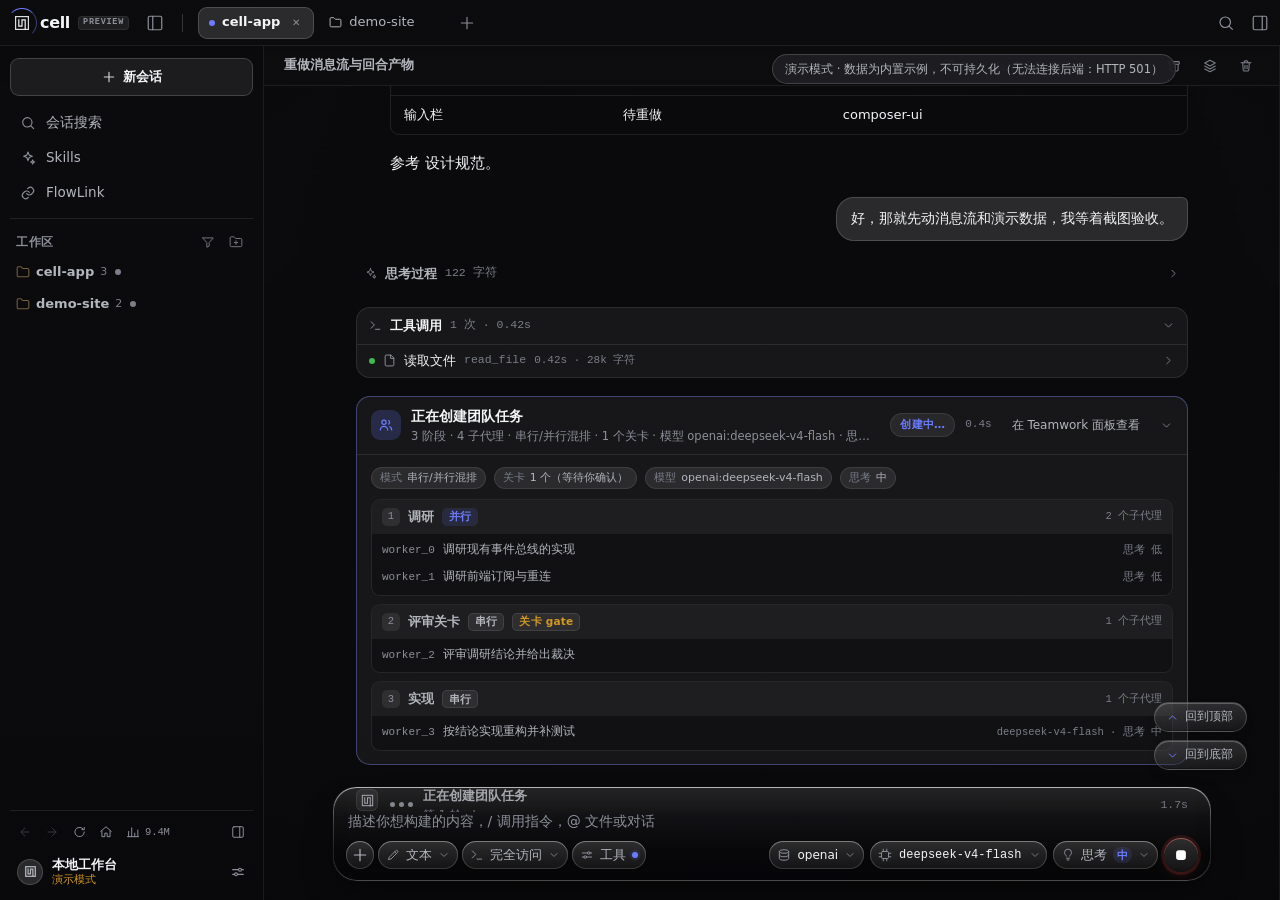
==== commit 6e3f8870: "saved" ====
--- a/src/ui/index.html
+++ b/src/ui/index.html
@@ -4127,6 +4127,180 @@
 #flowlinkPage .fl-msg-body{font-size:13px;line-height:1.72;color:var(--fg2)}
 #flowlinkPage .fl-msg-body > :first-child{margin-top:0}
 
+/* =====================================================================
+   传输列表 —— 收发一体的邮件式三栏（分类 | 列表 | 阅读窗格）
+   ===================================================================== */
+#flowlinkPage .fl-mail{display:flex;gap:12px;padding:14px 22px 20px;
+  height:calc(100vh - var(--titlebar-h) - 100px);min-height:380px}
+
+/* 左：分类 */
+#flowlinkPage .fl-rail{width:150px;flex:none;display:flex;flex-direction:column;gap:2px;padding:8px 6px;
+  border:1px solid var(--line);border-radius:12px;background:rgba(255,255,255,.022);min-height:0}
+#flowlinkPage .fl-rail-item{display:flex;align-items:center;gap:7px;width:100%;padding:7px 8px;
+  border-radius:8px;color:var(--fg2);font-size:12.5px;text-align:left;
+  transition:background var(--dur) var(--ease),color var(--dur) var(--ease)}
+#flowlinkPage .fl-rail-item:hover{background:var(--raise);color:var(--fg)}
+#flowlinkPage .fl-rail-item.on{background:var(--accent-soft);color:var(--accent)}
+#flowlinkPage .fl-rail-item .uico{width:14px;height:14px;flex:none}
+#flowlinkPage .fl-rail-label{font-weight:600;min-width:0}
+#flowlinkPage .fl-rail-n{font-family:var(--mono);font-size:10.5px;color:var(--fg4)}
+#flowlinkPage .fl-rail-item.on .fl-rail-n{color:var(--accent)}
+#flowlinkPage .fl-rail-foot{margin-top:auto;padding:8px 8px 2px;border-top:1px solid var(--line)}
+#flowlinkPage .fl-rail-foot .fl-hint{font-size:10px;line-height:1.5}
+
+/* 中：列表 */
+#flowlinkPage .fl-list{width:296px;flex:none;display:flex;flex-direction:column;min-height:0;
+  border:1px solid var(--line);border-radius:12px;background:rgba(255,255,255,.022);overflow:hidden}
+#flowlinkPage .fl-list-head{display:flex;align-items:center;gap:8px;padding:10px 12px;
+  border-bottom:1px solid var(--line);flex:none}
+#flowlinkPage .fl-list-title{font-size:12.5px;font-weight:650}
+#flowlinkPage .fl-list-n{font-family:var(--mono);font-size:10.5px;color:var(--fg4)}
+#flowlinkPage .fl-list-scroll{flex:1;min-height:0;overflow-y:auto;padding:6px;display:flex;
+  flex-direction:column;gap:2px}
+#flowlinkPage .fl-list-empty{padding:22px 14px;display:flex;flex-direction:column;gap:6px}
+#flowlinkPage .fl-list-empty .fl-empty-title{font-size:12.5px}
+#flowlinkPage .fl-list-empty .fl-empty-txt{font-size:11.5px;line-height:1.6;margin:0}
+
+#flowlinkPage .fl-mrow{display:flex;align-items:flex-start;gap:9px;padding:9px 9px;border-radius:9px;
+  text-align:left;width:100%;color:var(--fg2);transition:background var(--dur) var(--ease)}
+#flowlinkPage .fl-mrow:hover{background:var(--raise)}
+#flowlinkPage .fl-mrow.on{background:var(--accent-soft)}
+#flowlinkPage .fl-mrow.unread .fl-mrow-subj{color:var(--fg);font-weight:650}
+#flowlinkPage .fl-mrow-ico{width:26px;height:26px;flex:none;border-radius:7px;background:var(--raise);
+  border:1px solid var(--line);display:flex;align-items:center;justify-content:center;color:var(--fg3)}
+#flowlinkPage .fl-mrow-ico .uico{width:14px;height:14px}
+#flowlinkPage .fl-mrow-main{display:flex;flex-direction:column;gap:2px;min-width:0;flex:1}
+#flowlinkPage .fl-mrow-l1{display:flex;align-items:center;gap:6px;min-width:0}
+#flowlinkPage .fl-mrow-subj{font-size:12.5px;font-weight:560;color:var(--fg2);min-width:0}
+#flowlinkPage .fl-dot{width:6px;height:6px;flex:none;border-radius:50%;background:var(--accent)}
+#flowlinkPage .fl-mrow-l2{font-size:11px;color:var(--fg3);line-height:1.4}
+#flowlinkPage .fl-mrow-l3{display:flex;align-items:center;gap:6px;min-width:0}
+#flowlinkPage .fl-mrow-tag{font-size:10px;color:var(--fg4);border:1px solid var(--line2);
+  border-radius:var(--radius-full);padding:0 6px;line-height:15px;flex:none}
+#flowlinkPage .fl-mrow-time{font-size:10.5px;color:var(--fg4);flex:none}
+
+/* 右：阅读窗格 */
+#flowlinkPage .fl-read{flex:1;min-width:0;display:flex;flex-direction:column;min-height:0;
+  border:1px solid var(--line);border-radius:12px;background:rgba(255,255,255,.022);overflow:hidden}
+#flowlinkPage .fl-read-head{display:flex;align-items:flex-start;gap:10px;padding:12px 14px;
+  border-bottom:1px solid var(--line);flex:none}
+#flowlinkPage .fl-read-hcol{display:flex;flex-direction:column;gap:4px;min-width:0}
+#flowlinkPage .fl-read-subj{margin:0;font-size:14.5px;font-weight:650;letter-spacing:-.01em;line-height:1.35}
+#flowlinkPage .fl-read-meta{display:flex;align-items:center;gap:6px;flex-wrap:wrap;
+  font-size:11px;color:var(--fg3)}
+#flowlinkPage .fl-read-from{color:var(--fg2)}
+#flowlinkPage .fl-read-sep{color:var(--fg4)}
+#flowlinkPage .fl-read-scroll{flex:1;min-height:0;overflow-y:auto;padding:14px;display:flex;
+  flex-direction:column;gap:12px}
+#flowlinkPage .fl-read-empty{margin:auto;display:flex;flex-direction:column;align-items:center;
+  gap:6px;text-align:center;color:var(--fg4);padding:24px}
+#flowlinkPage .fl-read-empty .fl-empty-title{font-size:13px;color:var(--fg3)}
+#flowlinkPage .fl-read-empty .fl-empty-txt{font-size:11.5px;line-height:1.6;margin:0;max-width:280px}
+
+/* 附件卡片 */
+#flowlinkPage .fl-atts{display:flex;flex-direction:column;gap:6px}
+#flowlinkPage .fl-att{display:flex;align-items:center;gap:9px;padding:8px 10px;border-radius:9px;
+  background:rgba(255,255,255,.03);border:1px solid var(--line)}
+#flowlinkPage .fl-att-ico{width:26px;height:26px;flex:none;border-radius:7px;background:var(--raise);
+  border:1px solid var(--line);display:flex;align-items:center;justify-content:center;color:var(--fg2)}
+#flowlinkPage .fl-att-ico .uico{width:14px;height:14px}
+#flowlinkPage .fl-att-main{display:flex;flex-direction:column;gap:1px;min-width:0;flex:1}
+#flowlinkPage .fl-att-name{font-size:12.5px;font-weight:600;color:var(--fg)}
+#flowlinkPage .fl-att-meta{font-family:var(--mono);font-size:10.5px;color:var(--fg4)}
+#flowlinkPage .fl-att-save{height:26px;padding:0 9px;font-size:11.5px;flex:none}
+
+/* =====================================================================
+   撰写浮层（写消息）—— 盖在 FlowLink 页上，页面重画不影响它
+   ===================================================================== */
+#flowlinkPage .fl-cmp-veil{position:absolute;inset:0;z-index:8;display:flex;align-items:center;
+  justify-content:center;padding:26px;background:rgba(6,6,10,.5);
+  -webkit-backdrop-filter:blur(6px);backdrop-filter:blur(6px);animation:popIn 160ms var(--ease)}
+#flowlinkPage .fl-cmp-sheet{width:min(760px,100%);max-height:100%;display:flex;flex-direction:column;
+  border-radius:14px;border:1px solid var(--line2);background:var(--bg2);
+  box-shadow:0 24px 70px rgba(0,0,0,.5);overflow:hidden}
+#flowlinkPage .fl-cmp-sheet.drop{border-color:var(--accent);box-shadow:0 0 0 1px var(--accent),0 24px 70px rgba(0,0,0,.5)}
+#flowlinkPage .fl-cmp-head{display:flex;align-items:center;gap:10px;padding:12px 14px;
+  border-bottom:1px solid var(--line);flex:none}
+#flowlinkPage .fl-cmp-title{display:flex;flex-direction:column;gap:1px;min-width:0}
+#flowlinkPage .fl-cmp-h1{font-size:14px;font-weight:650}
+#flowlinkPage .fl-cmp-sub{font-size:11px;color:var(--fg4)}
+#flowlinkPage .fl-cmp-body{display:flex;flex-direction:column;gap:2px;padding:8px 14px;
+  overflow-y:auto;min-height:0;flex:1}
+#flowlinkPage .fl-cmp-row{display:flex;align-items:flex-start;gap:10px;padding:7px 0;
+  border-bottom:1px solid var(--line);min-width:0}
+#flowlinkPage .fl-cmp-row:last-child{border-bottom:0}
+#flowlinkPage .fl-cmp-row.grow{flex:1;min-height:120px}
+#flowlinkPage .fl-cmp-k{flex:none;width:52px;padding-top:6px;font-size:11.5px;color:var(--fg4)}
+#flowlinkPage .fl-cmp-to{display:flex;flex-wrap:wrap;gap:6px;min-width:0;flex:1;padding-top:2px}
+#flowlinkPage .fl-cmp-chip{display:flex;align-items:center;gap:6px;max-width:200px;padding:4px 9px;
+  border-radius:var(--radius-full);border:1px solid var(--line2);background:rgba(255,255,255,.03);
+  font-size:11.5px;color:var(--fg2);transition:border-color var(--dur) var(--ease),color var(--dur) var(--ease)}
+#flowlinkPage .fl-cmp-chip:hover{border-color:var(--fg3)}
+#flowlinkPage .fl-cmp-chip.on{border-color:var(--accent);color:var(--accent);background:var(--accent-soft)}
+#flowlinkPage .fl-cmp-dot{width:6px;height:6px;flex:none;border-radius:50%;background:var(--fg4)}
+#flowlinkPage .fl-cmp-dot.on{background:var(--ok)}
+#flowlinkPage .fl-cmp-subj{flex:1;border-color:transparent;background:transparent;height:30px}
+#flowlinkPage .fl-cmp-subj:focus{border-color:var(--accent);background:var(--bg2)}
+#flowlinkPage .fl-cmp-text{flex:1;min-height:120px;font-family:inherit;font-size:13px;line-height:1.7;
+  border-color:transparent;background:transparent;resize:none}
+#flowlinkPage .fl-cmp-text:focus{border-color:var(--accent);background:var(--bg2)}
+#flowlinkPage .fl-cmp-atts{display:flex;flex-direction:column;gap:6px;flex:1;min-width:0}
+#flowlinkPage .fl-cmp-add{align-self:flex-start;height:26px;padding:0 9px;font-size:11.5px}
+#flowlinkPage .fl-cmp-files{display:flex;flex-wrap:wrap;gap:6px}
+#flowlinkPage .fl-cmp-filechip{display:flex;align-items:center;gap:6px;max-width:260px;padding:4px 6px 4px 8px;
+  border-radius:8px;border:1px solid var(--line);background:rgba(255,255,255,.03);font-size:11.5px}
+#flowlinkPage .fl-cmp-filechip .uico{width:13px;height:13px;flex:none;color:var(--fg3)}
+#flowlinkPage .fl-cmp-fname{color:var(--fg2);min-width:0}
+#flowlinkPage .fl-cmp-fsize{font-family:var(--mono);font-size:10px;color:var(--fg4);flex:none}
+#flowlinkPage .fl-cmp-fx{display:flex;align-items:center;justify-content:center;width:18px;height:18px;
+  flex:none;border-radius:5px;color:var(--fg4)}
+#flowlinkPage .fl-cmp-fx:hover{background:var(--raise);color:var(--fg)}
+#flowlinkPage .fl-cmp-fx .uico{width:11px;height:11px}
+#flowlinkPage .fl-cmp-file{display:none}
+#flowlinkPage .fl-cmp-foot{display:flex;align-items:center;gap:8px;padding:10px 14px;
+  border-top:1px solid var(--line);flex:none}
+#flowlinkPage .fl-cmp-info{font-size:11px;color:var(--fg4)}
+#flowlinkPage .fl-cmp-send{min-width:88px;justify-content:center}
+#flowlinkPage .fl-cmp-send:disabled{opacity:.45;cursor:not-allowed}
+
+/* =====================================================================
+   分享会话弹窗（会话顶栏的 share 按钮，走 #genericModal）
+   ===================================================================== */
+.sh-dlg{display:flex;flex-direction:column;gap:10px;min-width:min(520px,72vw)}
+.sh-row{display:flex;align-items:flex-start;gap:10px}
+.sh-k{flex:none;width:60px;padding-top:6px;font-size:11.5px;color:var(--fg4)}
+.sh-to{display:flex;flex-wrap:wrap;gap:6px;flex:1;min-width:0;padding-top:2px}
+.sh-none{display:flex;align-items:center;gap:8px;flex-wrap:wrap}
+.sh-chip{display:flex;align-items:center;gap:6px;max-width:190px;padding:4px 9px;border-radius:var(--radius-full);
+  border:1px solid var(--line2);background:rgba(255,255,255,.03);font-size:11.5px;color:var(--fg2)}
+.sh-chip:hover{border-color:var(--fg3)}
+.sh-chip.on{border-color:var(--accent);color:var(--accent);background:var(--accent-soft)}
+.sh-dot{width:6px;height:6px;flex:none;border-radius:50%;background:var(--fg4)}
+.sh-dot.on{background:var(--ok)}
+.sh-src{display:flex;gap:6px;flex:1;min-width:0}
+.sh-src-btn{display:flex;flex-direction:column;gap:1px;flex:1;min-width:0;padding:7px 9px;border-radius:9px;
+  border:1px solid var(--line);background:rgba(255,255,255,.025);text-align:left}
+.sh-src-btn:hover{border-color:var(--fg3)}
+.sh-src-btn.on{border-color:var(--accent);background:var(--accent-soft)}
+.sh-src-t{font-size:12px;font-weight:600;color:var(--fg)}
+.sh-src-btn.on .sh-src-t{color:var(--accent)}
+.sh-src-s{font-size:10.5px;color:var(--fg4);min-width:0}
+.sh-select{height:30px}
+.sh-hint{margin:0;font-size:11px;line-height:1.6;color:var(--fg4)}
+.sh-warn{padding:7px 10px;border-radius:8px;border:1px solid var(--warn);background:rgba(210,153,34,.1);
+  font-size:11.5px;line-height:1.6;color:var(--warn)}
+/* 弹窗不在 #flowlinkPage 里，表单字段的样式要在这里补一份 */
+.sh-dlg .fl-field{display:flex;flex-direction:column;gap:4px}
+.sh-dlg .fl-field-label{font-size:11.5px;color:var(--fg4)}
+
+@media (max-width:980px){
+  #flowlinkPage .fl-mail{flex-wrap:wrap;height:auto;min-height:0;padding:12px}
+  #flowlinkPage .fl-rail{width:100%;flex-direction:row;overflow-x:auto}
+  #flowlinkPage .fl-rail-foot{display:none}
+  #flowlinkPage .fl-list{width:100%;max-height:44vh}
+  #flowlinkPage .fl-read{width:100%;min-height:320px}
+}
+
 /* ---- 空状态 -------------------------------------------------------- */
 #flowlinkPage .fl-empty{max-width:520px;margin:6vh auto 0;display:flex;flex-direction:column;
   align-items:flex-start;gap:10px}
@@ -4594,6 +4768,13 @@
   bars: '<path d="M4.5 20V11M9.75 20V5M15 20v-6M20.25 20V8.5"/><path d="M2.5 20h19"/>',
   key: '<circle cx="8" cy="15" r="4"/><path d="m10.8 12.2 8.2-8.2M16 7l2.5 2.5M19 4l2 2"/>',
   rotate: '<path d="M3 12a9 9 0 1 0 3-6.7M3 4v5h5"/>',
+  // FlowLink 分享 / 撰写：share 是「三个点连线」，send 是纸飞机，
+  // inbox 是收件箱（传输列表的「收到」一侧）
+  share: '<circle cx="18" cy="5.5" r="2.6"/><circle cx="6" cy="12" r="2.6"/><circle cx="18" cy="18.5" r="2.6"/><path d="m8.4 10.8 7.3-3.9M8.4 13.2l7.3 3.9"/>',
+  send: '<path d="M21.4 3.6 3 10.4l6.6 2.5 2.5 6.6 9.3-15.9Z"/><path d="m9.6 12.9 4.6-4.6"/>',
+  inbox: '<path d="M3.5 12.5h4l1.4 2.8h6.2l1.4-2.8h4"/><path d="M5.2 12.5 7.1 5.9A2 2 0 0 1 9 4.5h6a2 2 0 0 1 1.9 1.4l1.9 6.6v4.6a2 2 0 0 1-2 2H7.2a2 2 0 0 1-2-2v-4.6Z"/>',
+  image: '<rect x="3" y="4.5" width="18" height="15" rx="2.2"/><circle cx="8.6" cy="10" r="1.7"/><path d="m4 17.5 4.6-4.4 3.4 3.2 2.8-2.6 4.2 4"/>',
+  mail: '<rect x="2.8" y="5" width="18.4" height="14" rx="2.2"/><path d="m3.4 6.4 8.6 6.4 8.6-6.4"/>',
 
 };
 function iconHtml(name, cls) {
@@ -6775,6 +6956,7 @@
   // 会话顶栏快捷动作（与 /export、/save、/compact 同源）：都只作用于本工作区，
   // 危险动作（清空上下文）留在最右边单独一档
   for (const [icon, tip, act] of [
+    ['share', '分享会话到其他 cell（FlowLink）', () => openShareDialog(ws)],
     ['download', '导出会话为 HTML（/export）', () => exportSession(tab(ws))],
     ['archive', '立刻把当前会话写盘（/save）', () => saveSession(ws)],
     ['layers', '立刻压缩上下文（/compact）', () => compactNow(ws)],
@@ -21896,13 +22078,18 @@
 'use strict';
 
 const FL = {
-  tab: 'scan',            // scan | links | transfers | settings
+  tab: 'scan',            // scan | links | transfers | perm | settings
   devices: [],            // 最近一次扫描的结果（flowlink.scan）
   remote: [],             // 选中设备上已打开的工作区
   remoteFor: '',          // remote 属于哪个 client_id
   sel: '',                // 已配对页选中的设备
-  tsel: '',               // 传输列表选中的条目
-  tdetail: null,
+  tsel: '',               // 传输列表选中的条目（收 / 发共用）
+  tdetail: null,          // 选中条目是「收到的」时的正文（flowlink.transfer.read）
+  sdetail: null,          // 选中条目是「已发送」时的日志条目（outbox）
+  mail: 'all',            // 传输列表的分类：all|session|message|file|media|sent
+  outbox: null,           // 已发送记录；null = 还没拉过
+  compose: false,         // 撰写浮层是否打开
+  draft: null,            // 撰写中的草稿 {cells, subject, body, files}
   code: '',               // 本机亮出的配对码
   joinCode: '',           // 用户输入的配对码
   joinAddr: '',
@@ -22048,6 +22235,10 @@
   if (!host) return;
   host.classList.remove('show');
   S.flowlinkOpen = false;
+  // 撰写浮层是 #flowlinkPage 的子节点：关页时连草稿一起收掉，
+  // 下次打开不会突然冒出半封没发出去的信
+  FL.compose = false;
+  FL.draft = null;
   host.replaceChildren(); // 下次打开重新建骨架（数据每次重拉）
 }
 function toggleFlowLinkPage() {
@@ -22073,7 +22264,7 @@
 const FL_TABS = [
   { id: 'scan', label: 'Scan Links', icon: 'search', sub: '发现与配对' },
   { id: 'links', label: '已配对', icon: 'link', sub: '设备与远程工作区' },
-  { id: 'transfers', label: '传输列表', icon: 'download', sub: '收到的会话' },
+  { id: 'transfers', label: '传输列表', icon: 'inbox', sub: '收发 / 撰写' },
   { id: 'perm', label: '权限', icon: 'shield', sub: '工作区 / Workflow / 监视' },
   { id: 'settings', label: '设置', icon: 'sliders', sub: '服务与端口' },
 ];
@@ -22854,93 +23045,720 @@
   }
 }
 
-/* ---------- 传输列表 ---------------------------------------------- */
+/* ---------- 传输列表（收发一体的邮件式界面） ------------------------
+
+   三栏：分类（全部 / 会话 / 消息 / 文件 / 媒体 / 已发送）| 列表 | 阅读窗格。
+
+   数据来自两个方向：
+
+     收到的  flowlink.status.transfers —— 对端写进本机
+             .cell/links/<client_id>/ 的 JSONL，索引在 transmission.json；
+             打开一条走 flowlink.transfer.read 取正文（顺手标已读）。
+     发出的  flowlink.outbox —— 本机 .cell/links/outbox.json，由后端在
+             flowlink.share / flowlink.send 成功后追加（附件只记元数据）。
+
+   附件在传输里是一条 role=attachment 的消息，它的 text **就是**
+   {name,mime,size,data(base64)} 的 JSON：core 的 JSONL 每行只保留
+   role/text/ts，把 blob 塞进 text 是唯一不需要改线上格式的带附件方式。
+   ---------------------------------------------------------------- */
+
+const FL_MAIL_CATS = [
+  { id: 'all', label: '全部', icon: 'inbox', sub: '收到的全部' },
+  { id: 'session', label: '会话', icon: 'message', sub: '分享过来的对话' },
+  { id: 'message', label: '消息', icon: 'mail', sub: '纯文本' },
+  { id: 'file', label: '文件', icon: 'file', sub: '文档 / 压缩包' },
+  { id: 'media', label: '媒体文件', icon: 'image', sub: '图片 / 音视频' },
+  { id: 'sent', label: '已发送', icon: 'send', sub: '本机发出的' },
+];
+
+/* 传输类别：后端 kind 是自由字符串（session / archive / text / file /
+   media），这里归成界面上那五类。未知值按「消息」处理。 */
+function flKindCat(kind) {
+  const k = String(kind || '').toLowerCase();
+  if (k === 'session' || k === 'archive') return 'session';
+  if (k === 'file') return 'file';
+  if (k === 'media') return 'media';
+  return 'message';
+}
+function flKindLabel(kind) {
+  return { session: '会话', file: '文件', media: '媒体', message: '消息' }[flKindCat(kind)];
+}
+function flKindIcon(kind) {
+  return { session: 'message', file: 'file', media: 'image', message: 'mail' }[flKindCat(kind)];
+}
+
+/* ---------- 附件 ---------------------------------------------------- */
+const FL_ATT_MAX = 12 * 1024 * 1024;    // 单个附件（原始字节）
+const FL_ATT_TOTAL = 20 * 1024 * 1024;  // 一条消息（base64 后仍在后端 32 MiB 内）
+
+function flAttachmentOf(m) {
+  if (!m || m.role !== 'attachment') return null;
+  const txt = String(m.text || '');
+  if (txt.charAt(0) !== '{') return null;
+  try {
+    const j = JSON.parse(txt);
+    return (j && typeof j.name === 'string') ? j : null;
+  } catch (e) { return null; }
+}
+
+function flSaveAttachment(a) {
+  const b64 = String((a && a.data) || '');
+  if (!b64) { toast('这个附件没有内容', 'bad'); return; }
+  try {
+    const bin = atob(b64);
+    const bytes = new Uint8Array(bin.length);
+    for (let i = 0; i < bin.length; i++) bytes[i] = bin.charCodeAt(i);
+    const url = URL.createObjectURL(new Blob([bytes], { type: (a.mime || 'application/octet-stream') }));
+    const link = el('a');
+    link.href = url;
+    link.download = a.name || 'file';
+    document.body.appendChild(link);
+    link.click();
+    link.remove();
+    setTimeout(() => { try { URL.revokeObjectURL(url); } catch (e) {} }, 5000);
+  } catch (e) {
+    toast('保存附件失败：' + (e.message || e), 'bad');
+  }
+}
+
+function flAttachCard(a, withSave) {
+  const card = el('div', 'fl-att');
+  const ico = el('span', 'fl-att-ico');
+  const ic = iconEl(/^(image|video|audio)\//.test(a.mime || '') ? 'image' : 'file', 'sm');
+  if (ic) ico.appendChild(ic);
+  card.appendChild(ico);
+  const col = el('div', 'fl-att-main');
+  col.appendChild(el('span', 'fl-att-name trunc', a.name || 'file'));
+  col.appendChild(el('span', 'fl-att-meta',
+    (a.mime || 'application/octet-stream') + ' · ' + flFmtBytes(a.size)));
+  card.appendChild(col);
+  if (withSave) {
+    const b = flBtn('保存', 'download', () => flSaveAttachment(a), 'ghost');
+    b.classList.add('fl-att-save');
+    card.appendChild(b);
+  }
+  return card;
+}
+
+/* ---------- 发件箱 -------------------------------------------------- */
+async function flLoadOutbox() {
+  try {
+    const out = await api('flowlink.outbox', {});
+    if (out && out.ok !== false && Array.isArray(out.items)) FL.outbox = out.items;
+  } catch (e) { /* 旧后端没有这个命令：列表留空即可 */ }
+  return FL.outbox || [];
+}
+
+/* ---------- 页面 ---------------------------------------------------- */
 function flPaintTransfers(main) {
   flHead(main, '传输列表',
-    '对端分享过来的会话与已存档会话。分享时对端把 JSONL 文件写到本机 .cell/links/<client_id>/，这里按时间列出。',
-    [flBtn('刷新', 'refresh', () => refreshFlowlink(), 'ghost')]);
-
-  const body = el('div', 'fl-content');
-  const items = flTransfers();
-  const card = el('section', 'fl-card');
-  const ch = el('div', 'fl-card-head');
-  ch.appendChild(el('span', 'fl-card-title', '收到的内容'));
-  ch.appendChild(el('span', 'grow'));
-  ch.appendChild(flPill(String(items.length) + ' 条'));
-  card.appendChild(ch);
+    '收到的会话、消息、文件与媒体，以及本机发出的记录。分享与发送都走 FlowLink 的加密通道，对端的条目落在它的 .cell/links/ 下。',
+    [flBtn('写消息', 'pencil', () => flComposeOpen(), 'accent'),
+     flBtn('刷新', 'refresh', () => { flLoadOutbox().then(() => { refreshFlowlink(); }); }, 'ghost')]);
+
+  // 第一次进来把发件箱拉一遍（旧后端没有 outbox 命令 → 空列表）
+  if (!FL.outbox) {
+    FL.outbox = [];
+    flLoadOutbox().then(() => { if (FL.tab === 'transfers') flPaint(); });
+  }
+
+  const wrap = el('div', 'fl-mail');
+  wrap.appendChild(flMailRail());
+  wrap.appendChild(flMailList());
+  wrap.appendChild(flMailRead());
+  main.appendChild(wrap);
+
+  // 撰写浮层挂在 #flowlinkPage 上（不是 .fl-main）：页面重画不会把它拆掉，
+  // 正在敲的正文也就不会因为对端发来一条传输而丢焦点
+  if (FL.compose) flComposeMount();
+}
+
+/* ---- 分类栏 ---- */
+function flMailRail() {
+  const rail = el('nav', 'fl-rail');
+  const recv = flTransfers();
+  const sent = FL.outbox || [];
+  const unread = recv.filter(t => !t.read).length;
+  for (const c of FL_MAIL_CATS) {
+    const n = c.id === 'sent' ? sent.length
+      : c.id === 'all' ? recv.length
+      : recv.filter(t => flKindCat(t.kind) === c.id).length;
+    const b = el('button', 'fl-rail-item' + (FL.mail === c.id ? ' on' : ''));
+    b.type = 'button';
+    b.title = c.sub;
+    const ic = iconEl(c.icon, 'sm');
+    if (ic) b.appendChild(ic);
+    b.appendChild(el('span', 'fl-rail-label', c.label));
+    b.appendChild(el('span', 'grow'));
+    if (c.id === 'all' && unread) b.appendChild(flPill(String(unread), 'accent'));
+    else b.appendChild(el('span', 'fl-rail-n', n ? String(n) : ''));
+    b.onclick = () => { FL.mail = c.id; FL.tsel = ''; FL.tdetail = null; FL.sdetail = null; flPaint(); };
+    rail.appendChild(b);
+  }
+  const foot = el('div', 'fl-rail-foot');
+  foot.appendChild(el('span', 'fl-hint', '附件上限 12 MB / 个，单条消息 32 MB'));
+  rail.appendChild(foot);
+  return rail;
+}
+
+function flMailItems() {
+  if (FL.mail === 'sent') return (FL.outbox || []).slice();
+  const recv = flTransfers();
+  if (FL.mail === 'all') return recv;
+  return recv.filter(t => flKindCat(t.kind) === FL.mail);
+}
+
+/* ---- 列表 ---- */
+function flMailList() {
+  const pane = el('div', 'fl-list');
+  const items = flMailItems();
+  const cat = FL_MAIL_CATS.find(c => c.id === FL.mail) || FL_MAIL_CATS[0];
+  const head = el('div', 'fl-list-head');
+  head.appendChild(el('span', 'fl-list-title', cat.label));
+  head.appendChild(el('span', 'grow'));
+  head.appendChild(el('span', 'fl-list-n', items.length + ' 条'));
+  pane.appendChild(head);
 
   if (!items.length) {
-    card.appendChild(el('div', 'fl-hint', '还没有收到任何传输。对端在会话里分享时，会出现在这里。'));
+    const empty = el('div', 'fl-list-empty');
+    empty.appendChild(el('div', 'fl-empty-title', FL.mail === 'sent' ? '还没有发出过内容' : '这个分类下是空的'));
+    empty.appendChild(el('p', 'fl-empty-txt', FL.mail === 'sent'
+      ? '点右上角「写消息」：可以发文本、附件，也可以把当前会话整段发过去。'
+      : '对端分享或发送过来的内容会出现在这里。'));
+    pane.appendChild(empty);
+    return pane;
+  }
+
+  const scroll = el('div', 'fl-list-scroll');
+  for (const it of items) scroll.appendChild(flMailRow(it));
+  pane.appendChild(scroll);
+  return pane;
+}
+
+function flMailRow(t) {
+  const isSent = FL.mail === 'sent';
+  const id = t.id || '';
+  const unread = !isSent && !t.read;
+  const row = el('button', 'fl-mrow' + (FL.tsel === id ? ' on' : '') + (unread ? ' unread' : ''));
+  row.type = 'button';
+  const ico = el('span', 'fl-mrow-ico');
+  const ic = iconEl(flKindIcon(t.kind), 'sm');
+  if (ic) ico.appendChild(ic);
+  row.appendChild(ico);
+
+  const col = el('div', 'fl-mrow-main');
+  const l1 = el('div', 'fl-mrow-l1');
+  l1.appendChild(el('span', 'fl-mrow-subj trunc', t.subject || t.id || '（无主题）'));
+  if (unread) l1.appendChild(el('span', 'fl-dot'));
+  col.appendChild(l1);
+
+  const who = isSent
+    ? ('发给 ' + (t.to_name || String(t.to || '').slice(0, 8) || '—'))
+    : ('来自 ' + (t.from_name || String(t.from || '').slice(0, 8) || '—'));
+  col.appendChild(el('div', 'fl-mrow-l2 trunc', who));
+
+  const l3 = el('div', 'fl-mrow-l3');
+  l3.appendChild(el('span', 'fl-mrow-tag', flKindLabel(t.kind)));
+  const natt = Array.isArray(t.attachments) ? t.attachments.length : 0;
+  if (natt) l3.appendChild(el('span', 'fl-mrow-tag', natt + ' 个附件'));
+  l3.appendChild(el('span', 'grow'));
+  l3.appendChild(el('span', 'fl-mrow-time', flAgo(t.created)));
+  col.appendChild(l3);
+  row.appendChild(col);
+
+  row.onclick = () => flSelectMail(t, isSent);
+  return row;
+}
+
+async function flSelectMail(t, isSent) {
+  FL.tsel = t.id || '';
+  FL.tdetail = null;
+  FL.sdetail = isSent ? t : null;
+  flPaint();
+  if (isSent) return;
+  const out = await cmd('flowlink.transfer.read', { id: t.id });
+  if (out && out.ok !== false) {
+    FL.tdetail = out;
+    refreshFlowlink(); // 已读标记进了索引，同步一次状态
+  }
+  flPaint();
+}
+
+async function flDropTransfer(id, sent) {
+  const okGo = await confirmDlg(sent
+    ? '删除这条发送记录？只是本机的日志，对端已经收到的那份不受影响。'
+    : '删除这条传输？本机保存的 JSONL 文件也会删除。',
+    { title: '删除记录', ok: '删除' });
+  if (!okGo) return;
+  if (sent) {
+    const out = await cmd('flowlink.outbox.drop', { id: id });
+    if (out && out.ok !== false) FL.outbox = Array.isArray(out.items) ? out.items : [];
   } else {
-    for (const t of items) {
-      const row = el('div', 'fl-trow' + (FL.tsel === t.id ? ' on' : ''));
-      const ico = el('span', 'fl-dev-ico');
-      const ic = iconEl(t.kind === 'session' ? 'message' : 'download', 'sm');
-      if (ic) ico.appendChild(ic);
-      row.appendChild(ico);
-      const col = el('div', 'fl-trow-main');
-      const l1 = el('div', 'fl-dev-line1');
-      l1.appendChild(el('span', 'fl-dev-name trunc', t.subject || t.id));
-      if (!t.read) l1.appendChild(flPill('未读', 'accent'));
-      l1.appendChild(flPill(t.kind === 'session' ? '会话' : '内容'));
-      col.appendChild(l1);
-      col.appendChild(el('div', 'fl-dev-meta',
-        (t.from_name || String(t.from || '').slice(0, 8)) + ' · ' + flAgo(t.created) + ' · ' + flFmtBytes(t.bytes)));
-      if (t.file) col.appendChild(el('div', 'fl-dev-id', t.file));
-      row.appendChild(col);
-      row.appendChild(flIconBtn('trash', '删除这条传输', () => flDropTransfer(t.id)));
-      row.onclick = () => flReadTransfer(t.id);
-      card.appendChild(row);
-    }
-  }
-  body.appendChild(card);
-
-  if (FL.tdetail) {
-    const d = FL.tdetail;
-    const view = el('section', 'fl-card');
-    const vh = el('div', 'fl-card-head');
-    vh.appendChild(el('span', 'fl-card-title', d.subject || d.id));
-    vh.appendChild(el('span', 'grow'));
-    vh.appendChild(el('span', 'fl-hint', (d.from_name || '') + ' · ' + flFmtBytes(d.bytes)));
-    view.appendChild(vh);
-    if (d.note) view.appendChild(el('p', 'fl-note', d.note));
-    const msgs = el('div', 'fl-transcript');
-    for (const m of (d.messages || [])) {
+    const out = await cmd('flowlink.transfer.drop', { id: id });
+    if (out && out.ok !== false) refreshFlowlink();
+  }
+  if (FL.tsel === id) { FL.tsel = ''; FL.tdetail = null; FL.sdetail = null; }
+  toast('已删除', 'ok', 1400);
+  flPaint();
+}
+
+/* ---- 阅读窗格 ---- */
+function flMailRead() {
+  const pane = el('section', 'fl-read');
+  const isSent = FL.mail === 'sent';
+  const d = isSent ? FL.sdetail : FL.tdetail;
+
+  if (!d) {
+    const empty = el('div', 'fl-read-empty');
+    const ic = iconEl('mail', 'lg');
+    if (ic) empty.appendChild(ic);
+    empty.appendChild(el('div', 'fl-empty-title', '选一条读'));
+    empty.appendChild(el('p', 'fl-empty-txt', '左边点开任意一条，正文会显示在这里。写消息用右上角的按钮。'));
+    pane.appendChild(empty);
+    return pane;
+  }
+
+  const head = el('div', 'fl-read-head');
+  const hcol = el('div', 'fl-read-hcol');
+  hcol.appendChild(el('h2', 'fl-read-subj', d.subject || '（无主题）'));
+  const meta = el('div', 'fl-read-meta');
+  meta.appendChild(el('span', 'fl-read-from', isSent
+    ? ('发给 ' + (d.to_name || String(d.to || '').slice(0, 8)))
+    : ('来自 ' + (d.from_name || String(d.from || '').slice(0, 8)))));
+  meta.appendChild(el('span', 'fl-read-sep', '·'));
+  meta.appendChild(el('span', null, flAgo(d.created)));
+  meta.appendChild(el('span', 'fl-read-sep', '·'));
+  meta.appendChild(el('span', null, flKindLabel(d.kind)));
+  meta.appendChild(el('span', 'fl-read-sep', '·'));
+  meta.appendChild(el('span', null, flFmtBytes(d.bytes)));
+  hcol.appendChild(meta);
+  head.appendChild(hcol);
+  head.appendChild(el('span', 'grow'));
+  head.appendChild(flIconBtn('trash', '删除这条记录', () => flDropTransfer(d.id, isSent)));
+  pane.appendChild(head);
+
+  const scroll = el('div', 'fl-read-scroll');
+  if (d.note) scroll.appendChild(el('p', 'fl-note', d.note));
+
+  if (isSent) {
+    // 已发送只有本机日志：正文 / 附件元数据，附件本体在对端
+    if (d.body) {
+      const body = el('div', 'fl-msg-body prose');
+      body.innerHTML = renderMarkdown(d.body);
+      scroll.appendChild(body);
+    } else if (d.preview && flKindCat(d.kind) !== 'session') {
+      scroll.appendChild(el('p', 'fl-hint', d.preview));
+    }
+    if (flKindCat(d.kind) === 'session') {
+      scroll.appendChild(el('p', 'fl-hint',
+        '这段会话（' + Number(d.count || 0) + ' 条消息）已整段发给对端，本机只保留这条发送记录。'));
+    }
+    const atts = Array.isArray(d.attachments) ? d.attachments : [];
+    if (atts.length) {
+      const box = el('div', 'fl-atts');
+      for (const a of atts) box.appendChild(flAttachCard(a, false));
+      scroll.appendChild(box);
+      scroll.appendChild(el('p', 'fl-hint', '附件本体只在对端，本机只记录名称与大小。'));
+    }
+  } else {
+    const msgs = Array.isArray(d.messages) ? d.messages : [];
+    const list = el('div', 'fl-transcript');
+    for (const m of msgs) {
+      const att = flAttachmentOf(m);
+      if (att) {
+        list.appendChild(flAttachCard(att, true));
+        continue;
+      }
       const item = el('div', 'fl-msg ' + (m.role === 'user' ? 'user' : 'assistant'));
       item.appendChild(el('div', 'fl-msg-role', m.role === 'user' ? '用户' : '助手'));
       const bodyEl = el('div', 'fl-msg-body prose');
       bodyEl.innerHTML = renderMarkdown(m.text || '');
       item.appendChild(bodyEl);
-      msgs.appendChild(item);
-    }
-    view.appendChild(msgs);
-    body.appendChild(view);
-  }
-  main.appendChild(body);
-}
-
-async function flReadTransfer(id) {
-  FL.tsel = id;
-  try {
-    const out = await cmd('flowlink.transfer.read', { id: id });
-    if (out && out.ok !== false) {
-      FL.tdetail = out;
-      // 读过的条目在索引里已标记：同步一次状态
-      refreshFlowlink();
-    }
-  } catch (e) { toast(e.message || String(e), 'bad'); }
+      list.appendChild(item);
+    }
+    if (!msgs.length) list.appendChild(el('p', 'fl-hint', '这条传输没有正文。'));
+    scroll.appendChild(list);
+  }
+
+  pane.appendChild(scroll);
+  return pane;
+}
+
+/* ---------- 撰写（浮层） --------------------------------------------
+
+   挂在 #flowlinkPage 上的一层卡片，像邮件的撰写窗口：收件人（多选）、
+   主题、正文、附件。数据全在 FL.draft 里，重画只会重建 DOM 不会丢内容。
+   ------------------------------------------------------------------ */
+function flDraftState() {
+  if (!FL.draft || typeof FL.draft !== 'object') FL.draft = { cells: [], subject: '', body: '', files: [] };
+  if (!Array.isArray(FL.draft.cells)) FL.draft.cells = [];
+  if (!Array.isArray(FL.draft.files)) FL.draft.files = [];
+  return FL.draft;
+}
+
+function flComposeOpen(preset) {
+  FL.compose = true;
+  const d = flDraftState();
+  if (preset) {
+    if (Array.isArray(preset.cells)) d.cells = preset.cells.slice();
+    if (preset.subject != null) d.subject = preset.subject;
+    if (preset.body != null) d.body = preset.body;
+  }
+  flComposeMount();
+}
+
+function flComposeClose() {
+  FL.compose = false;
+  FL.draft = null;
+  const n = $('#flCompose');
+  if (n) n.remove();
+}
+
+function flComposeMount() {
+  if ($('#flCompose')) { flComposeSync(); return; }
+  const host = $('#flowlinkPage');
+  if (!host) return;
+  const d = flDraftState();
+
+  const veil = el('div', 'fl-cmp-veil');
+  veil.id = 'flCompose';
+  const sheet = el('div', 'fl-cmp-sheet');
+
+  const head = el('div', 'fl-cmp-head');
+  const ttl = el('div', 'fl-cmp-title');
+  ttl.appendChild(el('span', 'fl-cmp-h1', '写消息'));
+  ttl.appendChild(el('span', 'fl-cmp-sub', '通过 FlowLink 的加密通道直接送到对端 cell'));
+  head.appendChild(ttl);
+  head.appendChild(el('span', 'grow'));
+  head.appendChild(flIconBtn('x', '关闭（Esc）', flComposeClose));
+  sheet.appendChild(head);
+
+  const bodyWrap = el('div', 'fl-cmp-body');
+
+  // 收件人：已配对的设备各一个可点的 chip（多选）
+  const toRow = el('div', 'fl-cmp-row');
+  toRow.appendChild(el('span', 'fl-cmp-k', '收件人'));
+  const toBox = el('div', 'fl-cmp-to');
+  const peers = flSharePeers();
+  if (!peers.length) {
+    toBox.appendChild(el('span', 'fl-hint', '还没有配对的设备 —— 先在 FlowLink → Scan Links 里配对。'));
+  }
+  for (const p of peers) {
+    const chip = el('button', 'fl-cmp-chip' + (d.cells.includes(p.client_id) ? ' on' : ''));
+    chip.type = 'button';
+    chip.title = p.client_id + (p.online ? '（在线）' : '（离线）');
+    chip.appendChild(el('span', 'fl-cmp-dot' + (p.online ? ' on' : '')));
+    chip.appendChild(el('span', 'trunc', p.name || p.client_id.slice(0, 8)));
+    chip.onclick = () => {
+      const i = d.cells.indexOf(p.client_id);
+      if (i >= 0) d.cells.splice(i, 1);
+      else d.cells.push(p.client_id);
+      chip.classList.toggle('on', i < 0);
+      flComposeSync();
+    };
+    toBox.appendChild(chip);
+  }
+  toRow.appendChild(toBox);
+  bodyWrap.appendChild(toRow);
+
+  // 主题
+  const subjRow = el('div', 'fl-cmp-row');
+  subjRow.appendChild(el('span', 'fl-cmp-k', '主题'));
+  const subj = flInput('（可选）一句话说明这次发送的内容', d.subject);
+  subj.classList.add('fl-cmp-subj');
+  subj.oninput = () => { d.subject = subj.value; flComposeSync(); };
+  subjRow.appendChild(subj);
+  bodyWrap.appendChild(subjRow);
+
+  // 正文
+  const bodyRow = el('div', 'fl-cmp-row grow');
+  bodyRow.appendChild(el('span', 'fl-cmp-k', '正文'));
+  const ta = flTextarea('写点什么，或者只发附件…', d.body, 9);
+  ta.classList.add('fl-cmp-text');
+  ta.oninput = () => { d.body = ta.value; flComposeSync(); };
+  // Ctrl/⌘+Enter 直接发送：写长正文时不必去够底栏那颗按钮
+  ta.onkeydown = ev => {
+    if ((ev.ctrlKey || ev.metaKey) && ev.key === 'Enter') { ev.preventDefault(); flComposeSend(); }
+  };
+  bodyRow.appendChild(ta);
+  bodyWrap.appendChild(bodyRow);
+
+  // 附件：一个「添加文件」按钮 + chips
+  const attRow = el('div', 'fl-cmp-row');
+  attRow.appendChild(el('span', 'fl-cmp-k', '附件'));
+  const attBox = el('div', 'fl-cmp-atts');
+  const add = flBtn('添加文件', 'clip', () => { const f = sheet.querySelector('.fl-cmp-file'); if (f) f.click(); }, 'ghost');
+  add.classList.add('fl-cmp-add');
+  attBox.appendChild(add);
+  attBox.appendChild(el('div', 'fl-cmp-files'));
+  attRow.appendChild(attBox);
+  bodyWrap.appendChild(attRow);
+  sheet.appendChild(bodyWrap);
+
+  const fileIn = el('input', 'fl-cmp-file');
+  fileIn.type = 'file';
+  fileIn.multiple = true;
+  fileIn.onchange = () => { flAddFiles(fileIn.files); fileIn.value = ''; };
+  sheet.appendChild(fileIn);
+
+  // 底栏
+  const foot = el('div', 'fl-cmp-foot');
+  foot.appendChild(el('span', 'fl-cmp-info'));
+  foot.appendChild(el('span', 'grow'));
+  foot.appendChild(flBtn('取消', '', flComposeClose, 'ghost'));
+  const send = flBtn('发送', 'send', () => flComposeSend(), 'accent');
+  send.classList.add('fl-cmp-send');
+  foot.appendChild(send);
+  sheet.appendChild(foot);
+
+  // 拖放附件到整张卡片上
+  sheet.addEventListener('dragover', ev => { ev.preventDefault(); sheet.classList.add('drop'); });
+  sheet.addEventListener('dragleave', () => sheet.classList.remove('drop'));
+  sheet.addEventListener('drop', ev => {
+    ev.preventDefault();
+    sheet.classList.remove('drop');
+    if (ev.dataTransfer && ev.dataTransfer.files && ev.dataTransfer.files.length) flAddFiles(ev.dataTransfer.files);
+  });
+
+  veil.addEventListener('mousedown', ev => { if (ev.target === veil) flComposeClose(); });
+  veil.addEventListener('keydown', ev => {
+    if (ev.key === 'Escape') { ev.stopPropagation(); flComposeClose(); }
+  });
+
+  veil.appendChild(sheet);
+  host.appendChild(veil);
+  flComposeSync();
+  requestAnimationFrame(() => { try { subj.focus(); } catch (e) {} });
+}
+
+/* 只更新「会变的那几块」：附件 chips、发送按钮可用性、底部提示。
+   输入框本身不重建，光标和选区都留着。 */
+function flComposeSync() {
+  const veil = $('#flCompose');
+  if (!veil) return;
+  const d = flDraftState();
+
+  const files = veil.querySelector('.fl-cmp-files');
+  if (files) {
+    files.replaceChildren();
+    d.files.forEach((f, i) => {
+      const chip = el('div', 'fl-cmp-filechip');
+      chip.title = f.name;
+      const ic = iconEl(/^(image|video|audio)\//.test(f.mime || '') ? 'image' : 'file', 'sm');
+      if (ic) chip.appendChild(ic);
+      chip.appendChild(el('span', 'fl-cmp-fname trunc', f.name));
+      chip.appendChild(el('span', 'fl-cmp-fsize', flFmtBytes(f.size)));
+      const x = el('button', 'fl-cmp-fx');
+      x.type = 'button';
+      x.title = '移除附件';
+      const xi = iconEl('x', 'sm');
+      if (xi) x.appendChild(xi);
+      x.onclick = () => { d.files.splice(i, 1); flComposeSync(); };
+      chip.appendChild(x);
+      files.appendChild(chip);
+    });
+  }
+
+  const total = d.files.reduce((n, f) => n + Number(f.size || 0), 0);
+  const has = !!(String(d.body || '').trim() || d.files.length);
+  const send = veil.querySelector('.fl-cmp-send');
+  if (send) {
+    send.disabled = !(d.cells.length && has);
+    send.title = !d.cells.length ? '先选一个收件人'
+      : !has ? '正文和附件都是空的' : '发送（Ctrl+Enter）';
+  }
+  const info = veil.querySelector('.fl-cmp-info');
+  if (info) {
+    const bits = [];
+    if (d.cells.length) bits.push('收件人 ' + d.cells.length + ' 台');
+    if (d.files.length) bits.push('附件 ' + d.files.length + ' 个 · ' + flFmtBytes(total));
+    info.textContent = bits.join(' · ');
+  }
+}
+
+async function flAddFiles(list) {
+  const d = flDraftState();
+  for (const f of Array.from(list || [])) {
+    if (f.size > FL_ATT_MAX) {
+      toast('「' + f.name + '」超过 12 MB，没有加进来', 'bad', 3200);
+      continue;
+    }
+    const total = d.files.reduce((n, x) => n + Number(x.size || 0), 0);
+    if (total + f.size > FL_ATT_TOTAL) {
+      toast('附件总大小超过 20 MB，后面的没有加进来', 'bad', 3200);
+      break;
+    }
+    try {
+      const data = await fileToB64(f);
+      d.files.push({ name: f.name || 'file', mime: f.type || '', size: f.size || 0, data: data });
+    } catch (e) {
+      toast('读取「' + f.name + '」失败', 'bad');
+    }
+  }
+  flComposeSync();
+}
+
+async function flComposeSend() {
+  const d = flDraftState();
+  if (!d.cells.length) { toast('先选一个收件人', 'bad'); return; }
+  const body = String(d.body || '').trim();
+  if (!body && !d.files.length) { toast('正文和附件都是空的', 'bad'); return; }
+  const veil = $('#flCompose');
+  const send = veil ? veil.querySelector('.fl-cmp-send') : null;
+  if (send) { send.disabled = true; send.title = '发送中…'; }
+  const out = await cmd('flowlink.send', {
+    cells: d.cells.slice(),
+    subject: String(d.subject || '').trim(),
+    body: body,
+    attachments: d.files.map(f => ({ name: f.name, mime: f.mime, size: f.size, data: f.data })),
+  });
+  if (!out || out.ok === false) {
+    if (send) { send.disabled = false; }
+    flComposeSync();
+    return;
+  }
+  const okN = (out.sent || []).length;
+  const badN = (out.failed || []).length;
+  toast('已发送到 ' + okN + ' 台 cell' + (badN ? '（' + badN + ' 台失败）' : ''), badN ? 'warn' : 'ok', 2800);
+  flComposeClose();
+  FL.mail = 'sent';
+  FL.tsel = '';
+  FL.sdetail = null;
+  await flLoadOutbox();
   flPaint();
 }
 
-async function flDropTransfer(id) {
-  if (!confirm('删除这条传输？本机保存的 JSONL 文件也会删除。')) return;
-  const out = await cmd('flowlink.transfer.drop', { id: id });
-  if (out && out.ok !== false) {
-    if (FL.tsel === id) { FL.tsel = ''; FL.tdetail = null; }
-    refreshFlowlink();
-    toast('已删除', 'ok', 1400);
-    flPaint();
-  }
+/* ---------- 分享会话（会话顶栏的 share 按钮） ------------------------
+
+   收件人多选 + 来源（当前会话 / 已存档会话）+ 主题 + 备注。
+   分享出去的是纯文本转录（用户 / 助手消息），工具调用与附件不跟着走。
+   ------------------------------------------------------------------ */
+function flSharePeers() {
+  return flPeers().filter(p => p && p.client_id && p.paired !== false);
+}
+
+function openShareDialog(ws) {
+  ws = ws || S.active || '';
+  const t = ws ? tab(ws) : null;
+  const peers = flSharePeers();
+  const curSession = (t && t.session) || '';
+  const curTitle = (S.sessions.find(s => s.id === curSession) || {}).title || '当前会话';
+  const chosen = new Set(peers.filter(p => p.online).slice(0, 1).map(p => p.client_id));
+  let source = curSession ? 'current' : 'archive';
+  let picked = curSession;
+
+  if (!S.sessions || !S.sessions.length) refreshSessions();
+
+  const go = async () => {
+    if (!chosen.size) { toast('先选一个收件人', 'bad'); return; }
+    const sid = source === 'current' ? curSession : picked;
+    if (!sid) { toast('没有可分享的会话', 'bad'); return; }
+    const subjEl = $('#genericModal .sh-subject');
+    const noteEl = $('#genericModal .sh-note');
+    const out = await cmd('flowlink.share', {
+      cells: [...chosen],
+      session: sid,
+      subject: subjEl ? subjEl.value.trim() : '',
+      note: noteEl ? noteEl.value.trim() : '',
+    });
+    if (!out || out.ok === false) return;
+    closeModal();
+    toast('已分享到 ' + (out.sent || []).length + ' 台 cell', 'ok', 2600);
+    await flLoadOutbox();
+    if (FL.tab === 'transfers' && $('#flowlinkPage').classList.contains('show')) {
+      FL.mail = 'sent';
+      flPaint();
+    }
+  };
+
+  showModal('分享会话', '', [
+    { label: '取消', cls: 'ghost', fn: closeModal },
+    { label: '分享', cls: 'accent', fn: go },
+  ], body => {
+    const wrap = el('div', 'sh-dlg');
+
+    if (!flEnabled()) {
+      wrap.appendChild(el('div', 'sh-warn', 'FlowLink 服务当前是关闭的 —— 现在分享会失败，先在 FlowLink → 设置里打开服务。'));
+    }
+
+    // 收件人
+    const toRow = el('div', 'sh-row');
+    toRow.appendChild(el('span', 'sh-k', '发送对象'));
+    const toBox = el('div', 'sh-to');
+    if (!peers.length) {
+      const none = el('div', 'sh-none');
+      none.appendChild(el('span', 'fl-hint', '还没有配对的设备。'));
+      const open = flBtn('去配对', 'link', () => { closeModal(); FL.tab = 'scan'; openFlowLinkPage(); }, 'ghost');
+      none.appendChild(open);
+      toBox.appendChild(none);
+    }
+    for (const p of peers) {
+      const chip = el('button', 'sh-chip' + (chosen.has(p.client_id) ? ' on' : ''));
+      chip.type = 'button';
+      chip.title = p.client_id + (p.online ? '（在线）' : '（离线，会在下次上线后收到）');
+      chip.appendChild(el('span', 'sh-dot' + (p.online ? ' on' : '')));
+      chip.appendChild(el('span', 'trunc', p.name || p.client_id.slice(0, 8)));
+      chip.onclick = () => {
+        if (chosen.has(p.client_id)) chosen.delete(p.client_id);
+        else chosen.add(p.client_id);
+        chip.classList.toggle('on', chosen.has(p.client_id));
+      };
+      toBox.appendChild(chip);
+    }
+    toRow.appendChild(toBox);
+    wrap.appendChild(toRow);
+
+    // 来源
+    const srcRow = el('div', 'sh-row');
+    srcRow.appendChild(el('span', 'sh-k', '分享内容'));
+    const srcBox = el('div', 'sh-src');
+    const mkRadio = (val, label, sub) => {
+      const b = el('button', 'sh-src-btn' + (source === val ? ' on' : ''));
+      b.type = 'button';
+      b.appendChild(el('span', 'sh-src-t', label));
+      b.appendChild(el('span', 'sh-src-s trunc', sub));
+      b.onclick = () => {
+        source = val;
+        $$('#genericModal .sh-src-btn').forEach(x => x.classList.toggle('on', x === b));
+        sel.style.display = val === 'archive' ? '' : 'none';
+      };
+      return b;
+    };
+    srcBox.appendChild(mkRadio('current', '当前会话', curSession ? curTitle : '这个工作区还没有会话'));
+    srcBox.appendChild(mkRadio('archive', '已存档会话', '本机任意会话的转录'));
+    srcRow.appendChild(srcBox);
+    wrap.appendChild(srcRow);
+
+    // 已存档会话下拉
+    const sel = el('select', 'fl-input sh-select');
+    const list = (S.sessions || []).filter(s => s.id);
+    for (const s of list) {
+      const o = el('option', null, (s.title || s.id) + ' · ' + relTime(s.mtime));
+      o.value = s.id;
+      sel.appendChild(o);
+    }
+    if (!list.length) {
+      const o = el('option', null, '（没有已存档的会话）');
+      o.value = '';
+      sel.appendChild(o);
+    }
+    sel.value = picked || (list[0] && list[0].id) || '';
+    picked = sel.value;
+    sel.onchange = () => { picked = sel.value; };
+    sel.style.display = source === 'archive' ? '' : 'none';
+    wrap.appendChild(sel);
+
+    // 主题 / 备注
+    const subj = flInput('主题（默认「Shared conversation」）', '');
+    subj.classList.add('sh-subject');
+    wrap.appendChild(flField('主题', subj));
+    const note = flTextarea('给对方留一句话（可选）', '', 3);
+    note.classList.add('sh-note');
+    wrap.appendChild(flField('备注', note));
+    wrap.appendChild(el('p', 'sh-hint',
+      '分享的是纯文本转录：用户与助手的消息，最多 200 条 / 20 万字符；工具调用、附件不随会话一起发。'));
+    body.appendChild(wrap);
+  });
 }
 
 /* 实际绑定端口（只读）：来自 status，和下面的偏好输入框不是一回事。
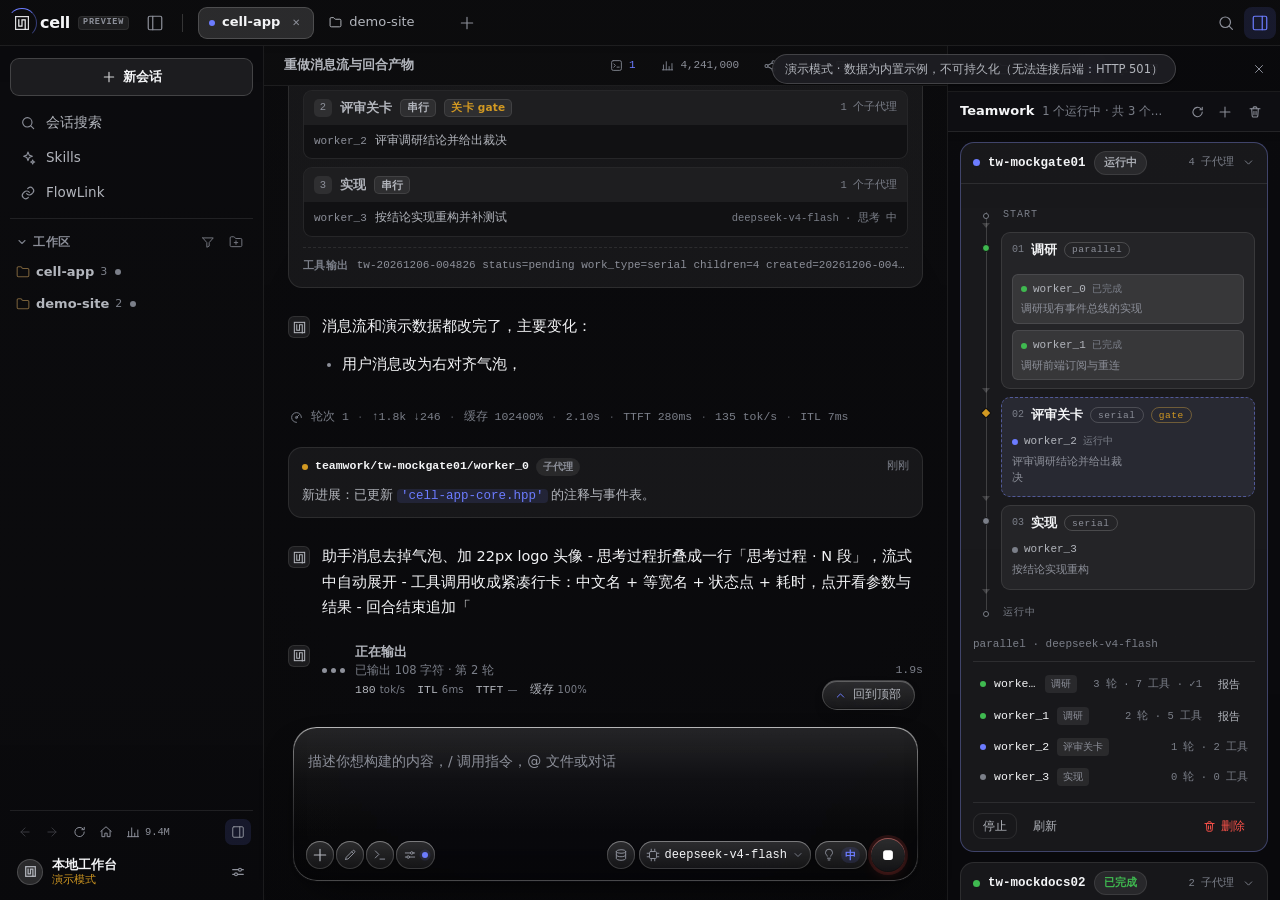
==== commit 7e6a418a: "saved" ====
--- a/src/ui/index.html
+++ b/src/ui/index.html
@@ -383,6 +383,22 @@
 .sb-section{flex:1;min-height:0;display:flex;flex-direction:column;padding-top:10px}
 .sb-section-head{display:flex;align-items:center;gap:2px;height:26px;padding:0 4px 0 6px;flex:none}
 .sb-section-title{font-size:11.5px;font-weight:600;letter-spacing:.06em;color:var(--fg3)}
+/* 段头是按钮：点标题就折叠这一段（三角朝下=展开、朝右=收起）。
+   折叠只切 class，列表 DOM 留着 —— 展开时滚动位置与分组状态都还在。 */
+.sb-sec-toggle{display:flex;align-items:center;gap:5px;min-width:0;padding:2px 2px 2px 0;
+  background:none;border:0;cursor:pointer;color:var(--fg3);border-radius:6px;
+  transition:color var(--dur) var(--ease)}
+.sb-sec-toggle:hover{color:var(--fg)}
+.sec-chev{display:flex;align-items:center;color:var(--fg4);flex:none;
+  transition:transform var(--dur) var(--ease)}
+.sec-chev .uico{width:12px;height:12px;stroke-width:2.2}
+/* 侧栏被拖窄时标题让位给右边的图标按钮，不撑破段头 */
+.sb-sec-toggle .sb-section-title{min-width:0;overflow:hidden;text-overflow:ellipsis;white-space:nowrap}
+.sb-section.collapsed{flex:none}
+.sb-section.collapsed .sec-chev{transform:rotate(-90deg)}
+.sb-section.collapsed .sb-section-title{color:var(--fg4)}
+/* 收起后只留段头：列表、筛选框、空态全部让位（同时也把高度还给另一段） */
+.sb-section.collapsed > :not(.sb-section-head){display:none}
 .sb-section-head .icon-btn{color:var(--fg3);opacity:.8}
 .sb-section-head .icon-btn:hover{opacity:1}
 .sb-list{flex:1;min-height:0;overflow-y:auto;overflow-x:hidden;padding:2px 0 8px;scrollbar-width:thin}
@@ -1823,6 +1839,8 @@
 .tw-meta-i{font-family:var(--mono)}
 .tw-ctl{display:flex;flex-wrap:wrap;align-items:center;gap:6px;margin-top:10px;
   padding-top:10px;border-top:1px solid var(--line)}
+/* 删除：靠右单列，和运行/恢复/刷新拉开距离（误点代价大）；配色走 .btn.danger */
+.tw-ctl .tw-del{margin-left:auto}
 
 /* ---- 6.2 工作流图 -------------------------------------------------- */
 .flowwrap{margin:2px -2px 0;overflow-x:auto;padding:2px 2px 4px}
@@ -2324,6 +2342,11 @@
 .pnl-sub{font-size:11.5px;color:var(--fg4);white-space:nowrap;overflow:hidden;text-overflow:ellipsis}
 .pnl-head .grow{flex:1;min-width:0}
 .pnl-acts{display:flex;align-items:center;gap:2px;flex:none}
+/* 面板头部的破坏性操作（Teamwork 的「清空」）：往右隔开一点，平时与普通图标一致，
+   hover 才染红（与 #settings 的 .icon-btn.danger 同一套语义） */
+.pnl-acts .icon-btn.danger{margin-left:2px}
+.pnl-acts .icon-btn.danger:hover{background:color-mix(in srgb,var(--bad) 12%,transparent);
+  color:var(--bad)}
 .pnl-scroll{flex:1;min-height:0;overflow-y:auto;padding:10px 12px 16px;display:flex;flex-direction:column}
 .pnl-empty{display:flex;flex-direction:column;align-items:center;gap:9px;padding:36px 20px;
   color:var(--fg3);text-align:center;font-size:12.5px;line-height:1.7}
@@ -4434,11 +4457,21 @@
         </button>
       </nav>
 
-      <!-- FlowLink 工作区：远程工作区（执行在对端 cell 上）。无内容时整段隐藏。 -->
+      <!-- FlowLink 工作区：远程工作区（执行在对端 cell 上）。无内容时整段隐藏。
+           段头左边的三角是这一段的折叠开关（两段列表抢同一块高度，用户可以只
+           看其中一段）；右边除了「管理」，还有一个显式的「刷新」—— 对端新开的
+           会话不会推事件过来，会话缓存又有 30 秒 TTL，只有按钮能让它立刻去问。 -->
       <div class="sb-section" id="flowWsSection" hidden>
         <div class="sb-section-head">
-          <span class="sb-section-title">FlowLink 工作区</span>
+          <button class="sb-sec-toggle" id="btnFlowWsToggle" data-sec-label="FlowLink 工作区"
+                  aria-expanded="true" aria-controls="flowWsList" title="折叠 FlowLink 工作区">
+            <span class="sec-chev"><svg class="uico" viewBox="0 0 24 24" aria-hidden="true"><path d="m6 9 6 6 6-6"/></svg></span>
+            <span class="sb-section-title">FlowLink 工作区</span>
+          </button>
           <span class="grow"></span>
+          <button class="icon-btn sm" id="btnFlowWsRefresh" title="刷新对端工作区与对端会话列表">
+            <svg class="uico" viewBox="0 0 24 24" aria-hidden="true"><path d="M21 12a8 8 0 1 1-2.34-5.66M21 4v4h-4"/></svg>
+          </button>
           <button class="icon-btn sm" id="btnFlowWsManage" title="管理 FlowLink 工作区">
             <svg class="uico" viewBox="0 0 24 24" aria-hidden="true"><path d="M10 13a5 5 0 0 0 7.5.5l2-2a5 5 0 0 0-7-7l-1 1"/><path d="M14 11a5 5 0 0 0-7.5-.5l-2 2a5 5 0 0 0 7 7l1-1"/></svg>
           </button>
@@ -4446,9 +4479,13 @@
         <div id="flowWsList" class="sb-list"></div>
       </div>
 
-      <div class="sb-section">
+      <div class="sb-section" id="wsSection">
         <div class="sb-section-head">
-          <span class="sb-section-title">工作区</span>
+          <button class="sb-sec-toggle" id="btnWsToggle" data-sec-label="工作区"
+                  aria-expanded="true" aria-controls="sessionList" title="折叠工作区">
+            <span class="sec-chev"><svg class="uico" viewBox="0 0 24 24" aria-hidden="true"><path d="m6 9 6 6 6-6"/></svg></span>
+            <span class="sb-section-title">工作区</span>
+          </button>
           <span class="grow"></span>
           <button class="icon-btn sm" id="btnWsFilter" title="筛选会话">
             <svg class="uico" viewBox="0 0 24 24" aria-hidden="true"><path d="M3 5h18l-7 8v6l-4 2v-8L3 5Z"/></svg>
@@ -6822,6 +6859,42 @@
   const sb = $('#sidebar');
   if (sb) sb.classList.toggle('collapsed', col);
   paintSidebarToggle();
+  restoreSbSections();
+}
+
+/* ---- 侧栏：两段的折叠（FlowLink 工作区 / 工作区）-------------------
+   两段列表抢同一块高度：只想看对端工作区时，本机工作区那一段就是纯噪声。
+   段头左边的三角（.sb-sec-toggle）折叠这一段，状态和侧栏整体收起一样记在
+   localStorage 里。折叠只切 class —— 列表 DOM 不动，展开时不重建，滚动位置
+   与分组折叠状态都还在，也不会多打一次接口。 */
+const SB_SEC_KEY = 'cell.sbSecClosed';
+function loadSbSecState() {
+  try {
+    const v = JSON.parse(localStorage.getItem(SB_SEC_KEY) || '{}');
+    return (v && typeof v === 'object') ? v : {};
+  } catch (e) { return {}; }
+}
+function paintSbSection(sec, closed) {
+  if (!sec) return;
+  sec.classList.toggle('collapsed', !!closed);
+  const btn = sec.querySelector('.sb-sec-toggle');
+  if (!btn) return;
+  btn.setAttribute('aria-expanded', closed ? 'false' : 'true');
+  btn.title = (closed ? '展开' : '折叠') + (btn.dataset.secLabel || '');
+}
+function toggleSbSection(sec) {
+  if (!sec) return;
+  const closed = !sec.classList.contains('collapsed');
+  paintSbSection(sec, closed);
+  const st = loadSbSecState();
+  st[sec.id] = closed;
+  try { localStorage.setItem(SB_SEC_KEY, JSON.stringify(st)); } catch (e) {}
+  // 可用高度变了：侧栏里自适应的东西（贴底元素、滚动区）跟着算一次
+  if (typeof Layout !== 'undefined' && Layout.apply) setTimeout(() => Layout.apply(), 180);
+}
+function restoreSbSections() {
+  const st = loadSbSecState();
+  $$('.sb-section').forEach(sec => paintSbSection(sec, !!st[sec.id]));
 }
 function toggleSidebar() {
   const sb = $('#sidebar');
@@ -6851,8 +6924,12 @@
   inp.oninput = () => { S.sbFilter = inp.value; renderSidebar(); };
   inp.onkeydown = ev => { if (ev.key === 'Escape') { ev.stopPropagation(); toggleSidebarFilter(); } };
   wrap.appendChild(inp);
-  const sidebar = $('#sidebar');
-  sidebar.insertBefore(wrap, $('#sessionList'));
+  // 这一段折叠着就先把段头展开：否则筛选框会插进一段看不见的容器里
+  const sec = $('#sessionList') ? $('#sessionList').closest('.sb-section') : null;
+  if (sec && sec.classList.contains('collapsed')) toggleSbSection(sec);
+  // 插在列表自己的容器里：列表住在 .sb-section 内，不再是 #sidebar 的直接子节点
+  const list = $('#sessionList');
+  if (list) list.parentNode.insertBefore(wrap, list);
   inp.focus();
 }
 
@@ -9772,10 +9849,11 @@
   head.appendChild(el('span', 'grow'));
   const bar = el('div', 'pnl-acts');
   for (const a of (actions || [])) {
-    const b = el('button', a.btnCls || 'icon-btn sm', a.label || '');
+    const b = el('button', (a.btnCls || 'icon-btn sm') + (a.cls ? ' ' + a.cls : ''), a.label || '');
     if (a.icon) b.appendChild(iconEl(a.icon, 'sm'));
     if (a.text) b.appendChild(el('span', null, a.text));
     b.title = a.title || '';
+    if (a.disabled) b.disabled = true;
     b.onclick = a.on;
     bar.appendChild(b);
   }
@@ -9822,6 +9900,12 @@
     {
       icon: 'plus', title: '新建团队任务（切到输入栏 Teamwork 模式）',
       on: () => { setComposerMode('team'); focusInput(); },
+    },
+    // 破坏性操作放最后（与通知面板「刷新 … 清空」同一顺序）：平时是普通图标，
+    // hover 才染红；列表为空时置灰
+    {
+      icon: 'trash', cls: 'danger', title: n ? '清空本会话的 ' + n + ' 条团队任务记录（运行中的会跳过）' : '没有可清空的团队任务',
+      disabled: !n, on: () => twClearAll(t),
     },
   ]);
   body.replaceChildren(head);
@@ -10108,7 +10192,70 @@
   const rr = el('button', 'btn ghost sm', '刷新');
   rr.onclick = () => twRefresh(t.ws, false, true);
   ctl.appendChild(rr);
+  // 删除（危险操作）：靠 margin-left:auto 推到最右，和运行/恢复拉开距离。
+  // 运行中的任务后端会拒绝（后台 runner 还在写任务目录），按钮仍可点 —— 点一下
+  // 给一句提示，比灰掉（disabled 的按钮连 tooltip 都不出）更好解释。
+  const del = el('button', 'btn danger sm tw-del');
+  del.appendChild(iconEl('trash', 'sm'));
+  del.appendChild(el('span', null, '删除'));
+  del.title = ck === 'run' ? '任务正在运行：先「停止」再删除' : '删除这条任务记录（含子代理对话，不可恢复）';
+  del.onclick = ev => { if (ev && ev.stopPropagation) ev.stopPropagation(); twDeleteJob(t, job); };
+  ctl.appendChild(del);
   return ctl;
+}
+
+/* ---------- 删除 / 清空 ----------------------------------------------
+   两个入口都落在后端的 teamwork.delete / teamwork.clear（同一个 remove_job，
+   与 CLI 的 /teamwork remove 一致：store 记录 + 任务目录 + 文件租约 + 停止标志
+   一起收），完成后立刻重拉列表 —— 删掉的卡片不会等到下一次轮询才消失。   */
+async function twDeleteJob(t, job) {
+  const id = (job && job.id) || '';
+  if (!id) return;
+  if (jobStatusClass(job.status) === 'run') {
+    toast('任务正在运行：先「停止」，再删除', 'warn', 2400);
+    return;
+  }
+  const ask = await confirmDlg('删除团队任务 ' + id + '？\n\n它的子代理对话记录会一起删掉，无法恢复。',
+    { title: '删除团队任务', ok: '删除' });
+  if (!ask) return;
+  const out = await cmd('teamwork.delete', { ws: t.ws, id: id });
+  if (!out || out.ok === false) { twRefresh(t.ws, false, true); return; } // 可能已被别处删掉：对齐磁盘
+  twCloseJobWins(t, id);
+  if (t._twOpen) delete t._twOpen[id];
+  toast('已删除 ' + id, 'ok', 1800);
+  await twRefresh(t.ws, false, true);
+}
+
+async function twClearAll(t) {
+  const jobs = Array.isArray(t.jobs) ? t.jobs : [];
+  if (!jobs.length) return;
+  const runningN = jobs.filter(j => jobStatusClass(j.status) === 'run').length;
+  const ask = await confirmDlg('清空本会话的 ' + jobs.length + ' 条团队任务记录？\n\n'
+    + '子代理对话记录会一起删掉，无法恢复。'
+    + (runningN ? '\n\n其中 ' + runningN + ' 个任务正在运行，会被跳过（先停止，再清空）。' : ''),
+    { title: '清空团队任务', ok: '清空' });
+  if (!ask) return;
+  const out = await cmd('teamwork.clear', { ws: t.ws });
+  if (!out || out.ok === false) { twRefresh(t.ws, false, true); return; }
+  const removed = Number(out.removed || 0), skipped = Number(out.skipped || 0);
+  // 只关被删掉的那些任务的浮窗：运行中被跳过的、以及存档浮窗（key 是 arch|…）
+  // 都留着 —— 关掉一个还在跑的任务的对话窗口是纯粹的打扰
+  for (const j of jobs) if (jobStatusClass(j.status) !== 'run') twCloseJobWins(t, j.id);
+  t._twOpen = {};
+  toast(skipped
+    ? '已删除 ' + removed + ' 个任务，' + skipped + ' 个运行中的已跳过（先停止再清空）'
+    : '已清空 ' + removed + ' 个任务',
+    skipped ? 'warn' : 'ok', 2600);
+  await twRefresh(t.ws, false, true);
+}
+
+/* 任务被删掉后，它的子代理浮窗还开着就成了孤儿（轮询会一直问一个不存在的
+   任务）：按浮窗 key「<jobId>|<worker>」前缀关掉那个任务的全部子代理窗口。 */
+function twCloseJobWins(t, jobId) {
+  if (!t || !t.wins || !jobId) return;
+  for (const key of [...t.wins.keys()]) {
+    if (String(key).indexOf(jobId + '|') === 0) closeFloatWin(t, key);
+  }
 }
 // 任务操作：命令成功后立刻重拉（并打时间戳），不再 setTimeout(400) 猜落盘时间
 function jobActionBtn(t, job, label, cls, name) {
@@ -16666,6 +16813,28 @@
         return Promise.resolve({ ok: true, message: 'started' });
       }
       case 'teamwork.stop': { const j = this.jobs[args.id]; if (j) j.status = 'pending'; setTimeout(() => this.emit({ t: 'teamwork_changed', ws: ws }), 30); return Promise.resolve({ ok: true, message: 'stop requested' }); }
+      case 'teamwork.delete': {
+        const j = this.jobs[args.id];
+        if (!j) return Promise.resolve({ ok: false, error: 'teamwork ' + args.id + ' not found' });
+        // 与真实后端同一规则：运行中的任务必须先停止才能删除
+        if (j.status === 'running') return Promise.resolve({ ok: false, error: 'teamwork ' + args.id + ' is running and cannot be deleted' });
+        delete this.jobs[args.id];
+        setTimeout(() => this.emit({ t: 'teamwork_changed', ws: ws }), 30);
+        return Promise.resolve({ ok: true, message: 'teamwork ' + args.id + ' removed', removed: 1, skipped: 0 });
+      }
+      case 'teamwork.clear': {
+        let removed = 0, skipped = 0;
+        for (const id of Object.keys(this.jobs)) {
+          if (this.jobs[id].status === 'running') { skipped++; continue; }
+          delete this.jobs[id]; removed++;
+        }
+        setTimeout(() => this.emit({ t: 'teamwork_changed', ws: ws }), 30);
+        return Promise.resolve({
+          ok: true, removed, skipped,
+          message: 'removed ' + removed + ' teamwork job(s)' + (skipped ? ', skipped ' + skipped + ' running' : ''),
+          ...(skipped && !removed ? { error: 'teamwork is running and cannot be deleted' } : {}),
+        });
+      }
       case 'notice.list': return Promise.resolve({ ok: true, notices: this.notices });
       case 'notice.clear': { const n = this.notices.length; this.notices = []; return Promise.resolve({ ok: true, dropped: n, seen: 0 }); }
       case 'notice.send': {
@@ -21295,6 +21464,10 @@
   // FlowLink 管理页：Skills 入口下面那一条（配对 / 远程工作区 / 传输列表）
   if ($('#btnFlowLink')) $('#btnFlowLink').onclick = () => openFlowLinkPage();
   if ($('#btnFlowWsManage')) $('#btnFlowWsManage').onclick = () => openFlowLinkPage();
+  // FlowLink 工作区段头的显式刷新：重拉对端状态 + 对端会话列表（见 12-flowlink.js）
+  if ($('#btnFlowWsRefresh')) $('#btnFlowWsRefresh').onclick = ev => { ev.stopPropagation(); refreshFlowWsNow($('#btnFlowWsRefresh')); };
+  // 段头的折叠开关：FlowLink 工作区 / 工作区 两段各自折叠（状态记在 localStorage）
+  $$('.sb-sec-toggle').forEach(b => onPress(b, () => toggleSbSection(b.closest('.sb-section'))));
   $('#btnWsFilter').onclick = () => toggleSidebarFilter();
   $('#btnSidebarToggle').onclick = () => toggleSidebar();
   if ($('#btnSidebarTop')) $('#btnSidebarTop').onclick = () => toggleSidebar();
@@ -22247,7 +22420,8 @@
   else openFlowLinkPage();
 }
 
-/* 状态同步：打开时全量拉一次；事件到达时只并进 S.flowlink 再重画 */
+/* 状态同步：打开时全量拉一次；事件到达时只并进 S.flowlink 再重画。
+   返回拿到的状态，失败返回 null —— 侧栏的显式刷新要把失败说出来。 */
 async function refreshFlowlink() {
   try {
     const out = await api('flowlink.status', {});
@@ -22256,8 +22430,10 @@
       if (!FL.sel && flDevices().length) FL.sel = flDevices()[0].client_id;
       flPaint();
       if (typeof renderFlowWsSidebar === 'function') renderFlowWsSidebar();
+      return out;
     }
   } catch (e) { /* 状态由下一次 state 广播补上 */ }
+  return null;
 }
 
 /* ---------- 骨架 ---------------------------------------------------- */
@@ -24757,6 +24933,30 @@
   list.replaceChildren(...nodes);
 }
 
+/* 侧栏「FlowLink 工作区」的显式刷新 ----------------------------------
+   自动刷新只在事件到达时发生（设备上下线、对端的 workspaces 变化），而对端
+   的会话列表另有 30 秒 TTL：对端刚开的一条会话不会推事件过来，本机就停在
+   旧列表上。这个按钮把两样都作废重拉 —— 先问本机要一份最新的 FlowLink 状态
+   （谁在线、对端工作区有没有增删），再把每个对端工作区的会话强制拉一遍。
+   失败要说出来：静默刷新会让人以为「对端真的没会话」。 */
+async function refreshFlowWsNow(btn) {
+  const spin = btn || $('#btnFlowWsRefresh');
+  if (spin) spin.classList.add('spin');
+  try {
+    const st = await refreshFlowlink();
+    if (!st) { toast('刷新失败：读不到 FlowLink 状态', 'bad', 3200); return; }
+    const items = flSettings().access_workspace ? flWorkspaces() : [];
+    if (!items.length) { toast('还没有加入任何对端工作区', 'info', 2400); return; }
+    await Promise.all(items.map(w => flLoadSessions(w.cell, w.cwd, true)));
+    const bad = items.filter(w => (flSessState(w.cell, w.cwd) || {}).err).length;
+    if (bad) toast(bad + ' 个对端工作区没读成会话（原因见列表）', 'bad', 3600);
+    else toast('已刷新 ' + items.length + ' 个对端工作区', 'ok', 1800);
+  } finally {
+    if (spin) spin.classList.remove('spin');
+    renderFlowWsSidebar(true);
+  }
+}
+
 /* FlowLink 事件（00-core 分发到这里）：配对完成、设备上线、收到传输、工作区变化 */
 function onFlowlinkEvent(ev) {
   if (!ev) return;
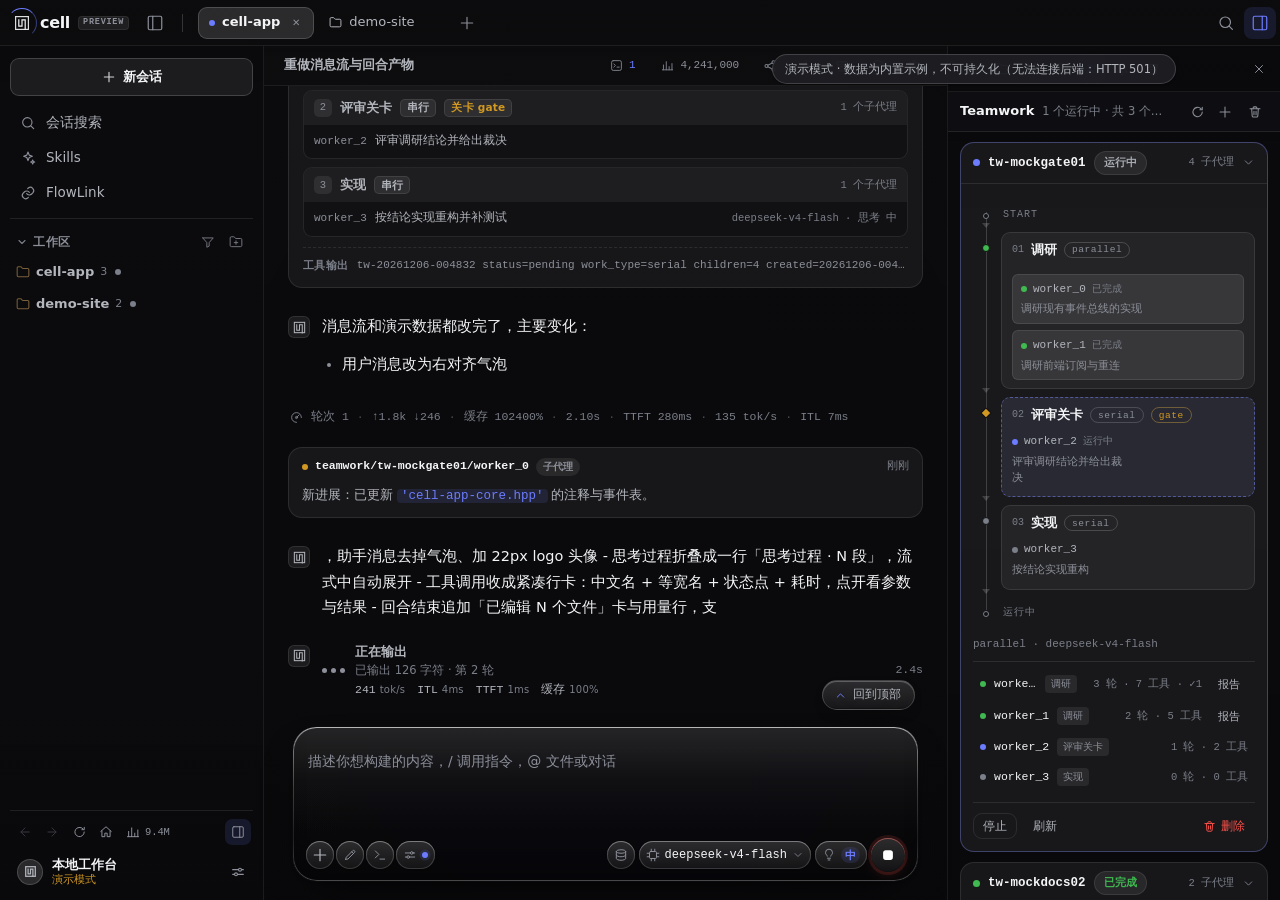
==== commit 9501f783: "release" ====
--- a/src/ui/index.html
+++ b/src/ui/index.html
@@ -4659,6 +4659,7 @@
   { name: '/clear', usage: '/clear', desc: '清空当前会话上下文（会中断正在进行的回合，需确认）', run: () => clearSession(S.active) },
   { name: '/session', usage: '/session [id]', desc: '切换当前工作区的会话', ctx: 'sessions' },
   { name: '/model', usage: '/model [name|fetch]', desc: '查看/切换模型，或拉取模型列表', ctx: 'models' },
+  { name: '/balance', usage: '/balance', desc: '查询当前供应商的账户余额（三种 API 风格通用）', run: () => showBalance() },
   { name: '/provider', usage: '/provider [name]', desc: '切换供应商', ctx: 'providers' },
   { name: '/think', usage: '/think <level>', desc: '设置思考级别 0-4', ctx: 'think' },
   { name: '/tools', usage: '/tools <on|off>', desc: '开关工具调用', ctx: 'onoff' },
@@ -13128,6 +13129,9 @@
         menu.appendChild(row);
       }
       if (!remote) {
+        const balRow = cmpMenuRow('gauge', '查询账户余额…', 'balance.fetch', false);
+        balRow.onclick = ev => { ev.stopPropagation(); closeComposerMenu(false); showBalance(); };
+        menu.appendChild(balRow);
         const setRow = cmpMenuRow('settings', '打开模型设置…', '设置 · 模型', false);
         setRow.onclick = () => { closeComposerMenu(false); openSettings('models'); };
         menu.appendChild(setRow);
@@ -14919,7 +14923,48 @@
   };
   paint();
   s.appendChild(card([setCardHead('可用模型'), grid, el('div', 'set-hint', '模型列表来自当前供应商的 /models 接口；切换供应商后需要重新拉取。')]));
+
+  // 账户余额：三种 API 风格各有一套账户接口（DeepSeek /user/balance、
+  // OpenRouter /credits、SiliconFlow /user/info、Moonshot 的余额、Anthropic
+  // 的 Admin 成本报表），核心的 balance.fetch 把它们归一化成同一份 JSON：
+  // kind=balance 是余额，kind=cost 是消费报表。按需查询、不缓存。
+  const balValue = el('div', 'model-name', '未查询');
+  const balSub = el('div', 'set-hint', '按需查询，不缓存 —— 余额会变。');
+  const balBtn = setBtn('查询余额', '', () => {}, 'gauge');
+  const paintBalance = out => {
+    const b = (out && out.balance) || {};
+    if (!out || out.ok === false || !b.ok) {
+      balValue.textContent = '不可用';
+      balSub.textContent = (out && out.error) || b.error || '查询失败';
+      return;
+    }
+    balValue.textContent = b.summary || '(供应商未报告金额)';
+    const bits = [];
+    if (out.provider) bits.push(out.provider);
+    if (b.kind === 'cost') bits.push('成本报表 · 消费额而非余额');
+    if (b.endpoint) bits.push(b.endpoint);
+    balSub.textContent = bits.join(' · ');
+  };
+  balBtn.onclick = async () => {
+    balBtn.disabled = true;
+    const label = balBtn.querySelector('.btn-label');
+    if (label) label.textContent = '查询中…';
+    paintBalance(await cmd('balance.fetch', {}));
+    if (label) label.textContent = '查询余额';
+    balBtn.disabled = false;
+  };
+  s.appendChild(card([setCardHead('账户余额', balBtn), balValue, balSub]));
   return s;
+}
+
+/* /balance：查一次当前供应商的余额并报出来（设置页「模型」分节里有同一
+   条查询的常驻卡片；这里只给一行结论，够用就好）。 */
+async function showBalance(provider) {
+  const out = await cmd('balance.fetch', provider ? { name: provider } : {});
+  const b = (out && out.balance) || {};
+  const who = (out && out.provider) || provider || S.provider || '';
+  if (out && out.ok !== false && b.ok) toast((who ? who + ' · ' : '') + (b.summary || '已查询余额'), 'ok', 8000);
+  else toast('余额不可用：' + ((out && out.error) || b.error || '查询失败'), 'bad', 7000);
 }
 
 /* 4.3 代理（Agent） */
@@ -16785,6 +16830,14 @@
       case 'providers.add': this.providers.push({ name: args.name || args.api_style, api_style: args.api_style, base: args.base, proxy: args.proxy || '', has_key: !!args.key, current: false }); return Promise.resolve({ ok: true, name: args.name || args.api_style, providers: this.providers });
       case 'provider.set_key': { const p = this.providers.find(x => x.name === args.name); if (p) p.has_key = true; return Promise.resolve({ ok: true, providers: this.providers }); }
       case 'models.fetch': return Promise.resolve({ ok: true, models: this.models });
+      case 'balance.fetch': {
+        const cp = (this.providers || []).find(x => x.current) || { name: 'openai', api_style: 'openai-chat' };
+        return Promise.resolve({ ok: true, provider: cp.name, api_style: cp.api_style || 'openai-chat',
+          balance: { ok: true, api_style: cp.api_style || 'openai-chat', kind: 'balance',
+            endpoint: 'https://api.example.com/user/balance', available: true,
+            items: [{ currency: 'CNY', total: '110.00', granted: '10.00', remaining: '110.00' }],
+            summary: 'CNY remaining 110.00' } });
+      }
       case 'model.set': {
         const cp = (this.providers || []).find(x => x.current) || { name: 'openai' };
         this.model = cp.name + ':' + args.model;
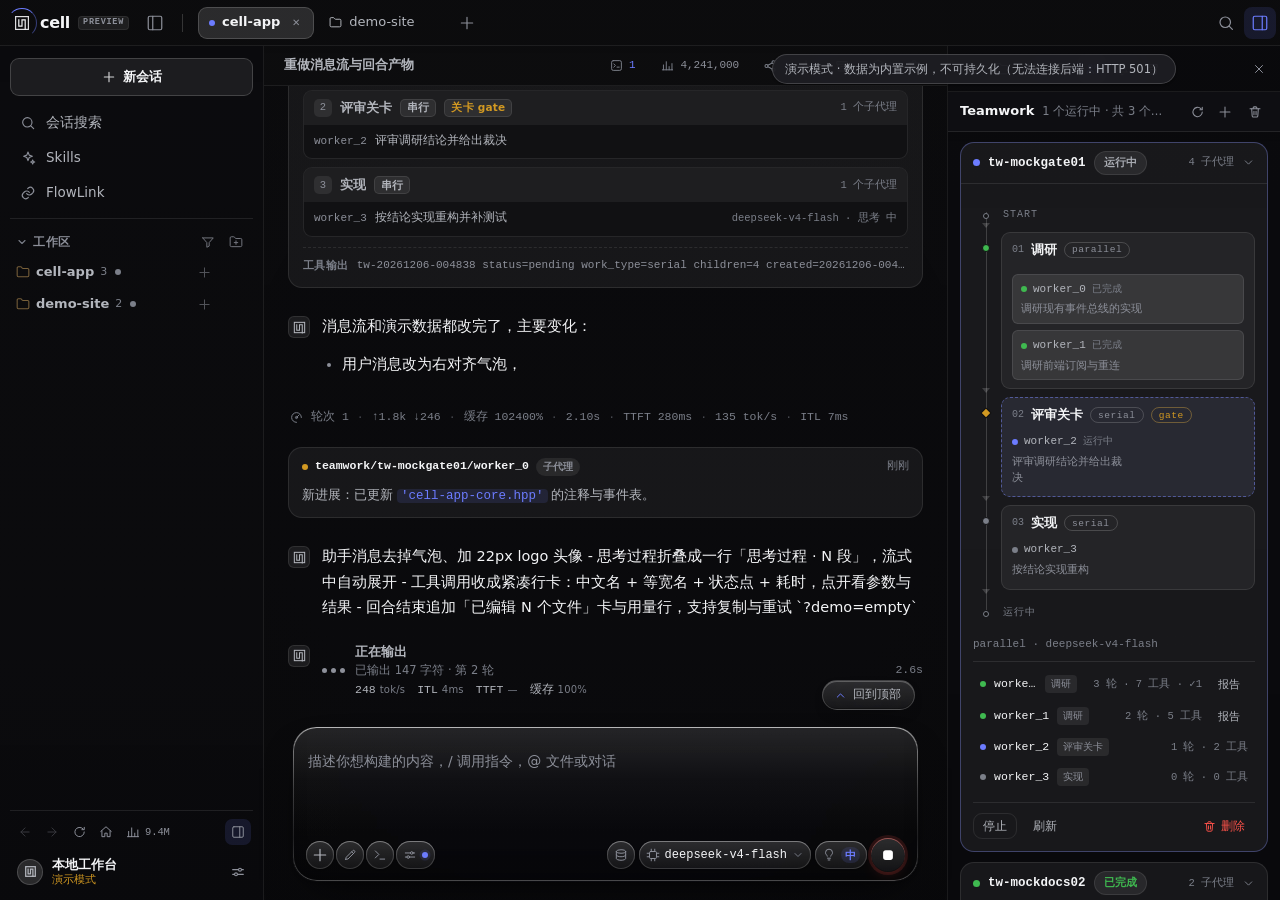
==== commit 647fc307: "release" ====
--- a/src/ui/index.html
+++ b/src/ui/index.html
@@ -414,11 +414,16 @@
 .gname{font-size:13px;font-weight:600;min-width:0}
 .sgroup-head .cnt{font-size:11px;color:var(--fg4);font-variant-numeric:tabular-nums}
 .sgroup-head .pulse{width:6px;height:6px;margin-left:2px}
-.gdel,.idel{display:inline-flex;align-items:center;justify-content:center;width:22px;height:22px;border-radius:6px;
+.gdel,.idel,.gnew{display:inline-flex;align-items:center;justify-content:center;width:22px;height:22px;border-radius:6px;
   color:var(--fg4);opacity:0;flex:none;transition:opacity var(--dur) var(--ease),background var(--dur) var(--ease),color var(--dur) var(--ease)}
 .sgroup-head:hover .gdel,.sitem:hover .idel{opacity:1}
 .gdel:hover,.idel:hover{background:var(--raise2);color:var(--bad)}
 .sgroup-head .gdel{margin-left:4px!important}
+/* 新建会话：分组头唯一的常驻动作（弱化显示，悬停变亮）。margin-left:auto
+   把它连同右边的删除钮一起推到行尾 —— 名字短的时候行尾不再是一块空洞。 */
+.sgroup-head .gnew{margin-left:auto;opacity:.55;color:var(--fg3)}
+.sgroup-head:hover .gnew{opacity:1}
+.sgroup-head .gnew:hover{background:var(--raise2);color:var(--fg)}
 .sgroup-items{display:flex;flex-direction:column;gap:1px;padding:2px 0 4px 12px}
 .sitem{position:relative;display:flex;flex-direction:column;gap:2px;padding:7px 9px;border-radius:9px;
   cursor:pointer;border:1px solid transparent;
@@ -473,7 +478,9 @@
 .tabmenu .mtitle{font-size:12.5px;color:var(--fg);text-align:left;max-width:100%}
 .tabmenu .mpath{font-size:10.5px;color:var(--fg4);font-family:var(--mono);text-align:left;max-width:100%}
 /* 3.3 侧栏底部 / 账户行 --------------------------------------------- */
-.sb-foot{flex:none;display:flex;flex-direction:column;gap:4px;padding-top:6px;border-top:1px solid var(--line)}
+/* margin-top:auto：两段都折叠后 .sb-section 全是 flex:none，没有元素再去
+   吸掉剩余高度，底部工具条会浮在段头下面、下半栏空着（贴住底边靠这一步）。 */
+.sb-foot{flex:none;margin-top:auto;display:flex;flex-direction:column;gap:4px;padding-top:6px;border-top:1px solid var(--line)}
 .sb-tools{display:flex;align-items:center;gap:1px;padding:2px 2px}
 .sb-tools .icon-btn{color:var(--fg3)}
 .sb-account{display:flex;align-items:center;gap:9px;width:100%;padding:6px 7px;border-radius:10px;
@@ -6284,6 +6291,23 @@
     pulse.title = g.busy ? '运行中' : (g.open ? '已展开' : '已折叠');
     if (!g.busy) pulse.style.background = g.open ? 'var(--ok)' : 'var(--fg4)';
     head.appendChild(pulse);
+    // 在这个工作区里新建会话：会话行就挂在这一组下面，建完当场可见
+    const gnew = el('button', 'gnew');
+    gnew.appendChild(iconEl('plus', 'sm'));
+    gnew.title = '在这个工作区新建会话';
+    onPress(gnew, async ev => {
+      ev.stopPropagation();
+      if (S.groupsClosed.has(g.ws)) { S.groupsClosed.delete(g.ws); saveGroupState(); }
+      const out = await cmd('session.new', { ws: g.ws });
+      if (out && out.ok === false) return;
+      // 新会话在目标工作区里：切过去，否则它只是静静躺在另一组下面
+      if (S.active !== g.ws) await activateWs(g.ws);
+      await resync(); refreshSessions();
+    });
+    // 分组头自己也挂了 onPress：它的 click 兜底没收到 pointerdown（上面吞掉了），
+    // 会把这颗按钮的点击当成「折叠/展开」。click 再拦一次，别让新会话刚建好就收起。
+    gnew.addEventListener('click', ev => ev.stopPropagation());
+    head.appendChild(gnew);
     const gdel = el('button', 'gdel');
     gdel.appendChild(iconEl('trash', 'sm'));
     gdel.title = '删除工作区（移除全部会话记录，保留目录）';
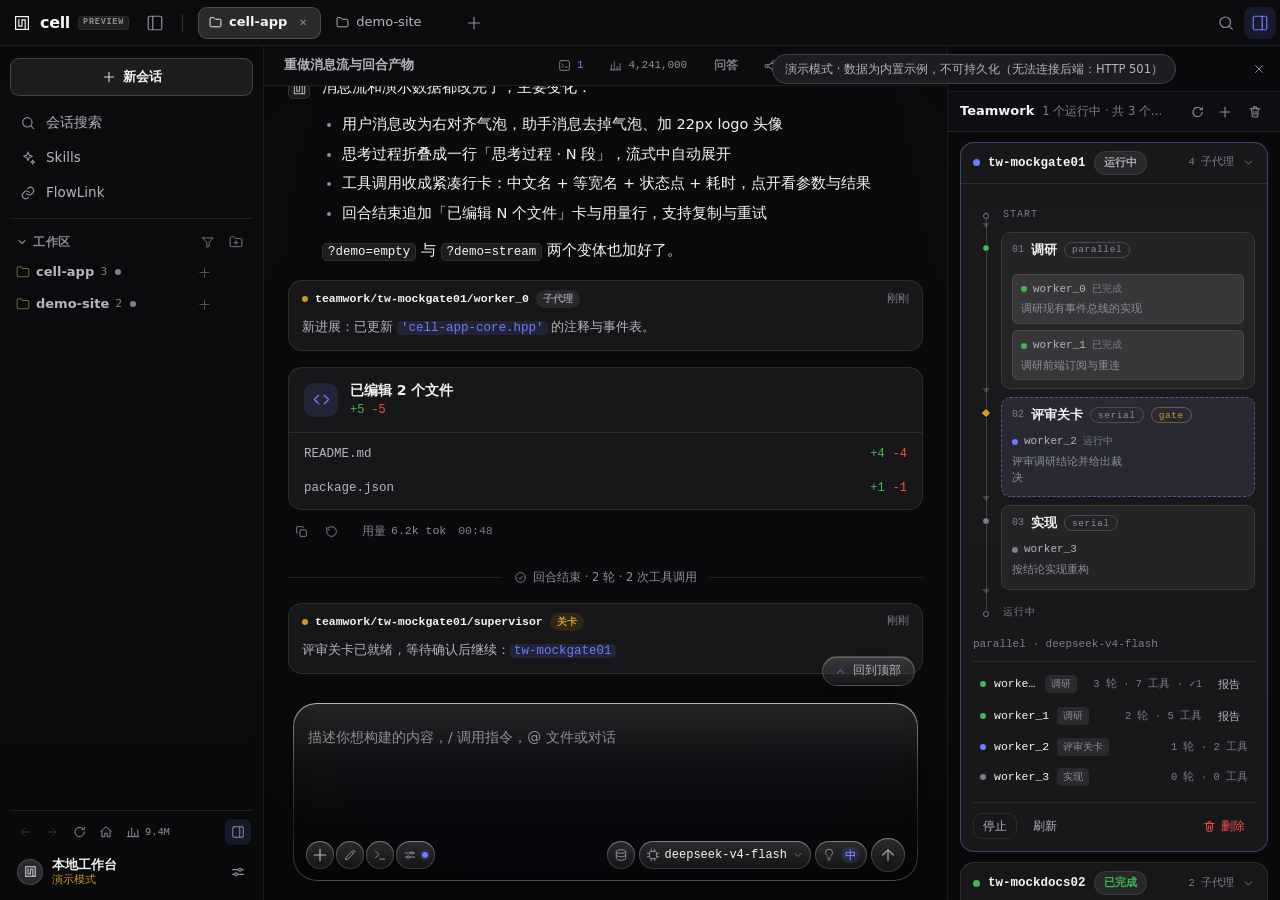
==== commit 12c9c732: "release" ====
--- a/src/ui/index.html
+++ b/src/ui/index.html
@@ -670,6 +670,8 @@
 .rz:focus-visible{outline:none}
 .rz:focus-visible::after{opacity:.5}
 .rz-composer::after{left:0;right:0;top:5px;bottom:5px}
+/* 输入卡高度按窗口比例固定，不再可拖；隐藏手柄，避免留下无用的可拖 affordance */
+#rzComposer{display:none}
 
 /* 悬浮输入卡外壳：卡片本体外观由 05-composer.js/05b-composer.css 负责 */
 #composer{position:absolute;left:0;right:0;bottom:18px;z-index:20;display:flex;justify-content:center;
@@ -792,6 +794,13 @@
 .chathead .ch-usage.on .chu-val,
 .chathead .ch-tasks:hover .chu-val,
 .chathead .ch-tasks.on .chu-val{color:var(--fg)}
+/* 会话级「仅问答」chip：开=强调色高亮，关=低调可点 */
+.chathead .qa-chip{flex:none;height:24px;padding:0 9px;border-radius:6px;
+  font-family:var(--sans);font-size:11.5px;font-weight:600;line-height:1;
+  color:var(--fg4);background:transparent;transition:background var(--dur) var(--ease),color var(--dur) var(--ease)}
+.chathead .qa-chip:hover:not(:disabled){background:var(--raise);color:var(--fg2)}
+.chathead .qa-chip.on{color:var(--accent);background:color-mix(in srgb,var(--accent) 14%,transparent)}
+.chathead .qa-chip:disabled{opacity:.45;cursor:default}
 .tabpane.hero .chathead{display:none}
 
 .chat{flex:1;min-height:0;overflow-y:auto;overflow-x:hidden;
@@ -1580,6 +1589,20 @@
   background:color-mix(in srgb,var(--bad) 20%,rgba(255,255,255,.06))}
 .cmp-send[disabled]{background:rgba(255,255,255,.05);color:var(--fg4);
   box-shadow:none;opacity:.6;pointer-events:none}
+
+/* 运行中插话：默认隐藏，busy 时由 .show 露出。两颗小胶囊贴在发送键左边。 */
+.cmp-live{display:none;align-items:center;gap:5px;flex:none}
+.cmp-live.show{display:inline-flex}
+.cmp-live-btn{
+  height:28px;padding:0 10px;border-radius:var(--radius-full);
+  font-family:var(--sans);font-size:11.5px;font-weight:600;line-height:1;
+  color:var(--fg2);background:var(--glass-face-hover);
+  border:1px solid var(--glass-hair);cursor:pointer;white-space:nowrap;
+  transition:background var(--dur) var(--ease),color var(--dur) var(--ease),border-color var(--dur) var(--ease);
+}
+.cmp-live-btn:hover{color:var(--accent);border-color:color-mix(in srgb,var(--accent) 45%,transparent);
+  background:color-mix(in srgb,var(--accent) 12%,var(--glass-face-hover))}
+#interjectNow{color:var(--accent);border-color:color-mix(in srgb,var(--accent) 35%,transparent)}
 
 /* ---------- 5b.4 弹出菜单（模式 / 沙箱 / 模型） --------------------- */
 .cmp-menu{
@@ -5458,6 +5481,8 @@
       noticesReset = true;
     }
     if (typeof st.busy === 'boolean') { t.busy = st.busy; if (st.busy && !t.thinkingSince) t.thinkingSince = Date.now(); }
+    if (typeof st.qa === 'boolean') t.qa = st.qa; // 会话级仅问答模式（权威状态来自后端）
+    if (typeof paintQaChip === 'function') paintQaChip(ws);
     // hello 里的 teamwork 就是该会话当前的权威列表：打上 jobsFor，Teamwork
     // 面板首帧直接渲染，省掉一次「正在加载」+ 重复拉取
     if (st.teamwork) { t.jobs = st.teamwork; t.jobsFor = t.session; }
@@ -7055,6 +7080,23 @@
   // 的数字，贴在一起读作一组。先建用量，任务 chip 才有位置插到它前面。
   ensureChatUsageBtn(head, ws);
   if (typeof ensureChatTasksBtn === 'function') ensureChatTasksBtn(head);
+  // 会话级「仅问答模式」开关：一个 chip，开=只允许只读工具与禁用自动压缩（只作用于本会话）
+  const qa = el('button', 'qa-chip', '问答');
+  qa.type = 'button';
+  qa.id = 'qa-' + cssId(ws);
+  qa.title = '仅问答模式：本会话只允许只读工具（ls/read/rg/find）、不自动压缩上下文（点击切换）';
+  qa.onclick = ev => {
+    ev.stopPropagation();
+    const t = tab(ws);
+    const on = !(t && t.qa);
+    cmd('session.qa', { ws, on }).then(out => {
+      if (!out || out.ok === false) { toast((out && out.error) || '切换失败', 'bad'); return; }
+      if (t) t.qa = on;
+      paintQaChip(ws);
+      toast('仅问答模式：' + (on ? '开' : '关'), 'ok');
+    });
+  };
+  head.appendChild(qa);
   // 会话顶栏快捷动作（与 /export、/save、/compact 同源）：都只作用于本工作区，
   // 危险动作（清空上下文）留在最右边单独一档
   for (const [icon, tip, act] of [
@@ -7266,6 +7308,20 @@
   paintChatUsage(ws);
   // 切会话换的是「这一栏属于谁」：任务 chip 的数字也跟着换
   if (typeof paintChatTasks === 'function') paintChatTasks(ws);
+  paintQaChip(ws);
+}
+
+/* 会话级问答模式 chip：开=accent 高亮；远程（对端）会话不允许改本机设置 */
+function paintQaChip(ws) {
+  const chip = $('#qa-' + cssId(ws));
+  if (!chip) return;
+  const t = tab(ws);
+  const on = !!(t && t.qa);
+  chip.classList.toggle('on', on);
+  const remote = !!(t && t.remote);
+  chip.disabled = remote;
+  chip.title = remote ? '远程会话：不可改对端设置'
+    : '仅问答模式（本会话）：只允许只读工具（ls/read/rg/find）、不自动压缩上下文 · 当前' + (on ? '开' : '关');
 }
 
 /* ---------- 会话顶栏的「本会话用量」（每个 session 页各一份） ----------
@@ -9434,6 +9490,9 @@
 const ChatTurns = {
   begin(ws) {
     const t = ensureTab(ws);
+    // 新回合一开始就作废上一回合的产物卡：否则旧「已编辑 N 个文件」会挂着
+    // 直到本回合 end 重算，看起来像是本次输入改动了那些文件（见用户反馈）。
+    t._turnMeta = null;
     if (t._turnSnap) return;
     const snap = { startedAt: Date.now(), beforeP: null };
     t._turnSnap = snap;
@@ -9660,6 +9719,10 @@
   // 20% / 50% / 30%。main 不存——它是"剩下的"，由 sidebar 与 dock 决定，
   // 这样任意时刻三者之和恒为 1，拖动时不可能把主区挤没。
   def: { sidebar: 0.20, dock: 0.26, composer: 156 },
+  // 输入卡高度按窗口高度固定为 20vh（用户要求「固定为某个尺寸」，选按窗口比例）。
+  // 不再随拖拽/内容变化；仍保留 min 护栏，极矮窗口下不至于不可读。
+  composerVh: 0.20,
+  composerMinPx: 120,
   // 比例区间：侧栏最多 45%（再宽就挤掉主区），dock 最多 90%
   min: { sidebar: 0.10, dock: 0.14, composer: 96 },
   max: { sidebar: 0.45, dock: 0.90, composer: 0 }, // composer 上限按视口算
@@ -9705,14 +9768,13 @@
         JSON.stringify({ __v: 2, sidebar: v.sidebar, dock: v.dock, composer: v.composer }));
     } catch (e) {}
   },
-  // 输入栏高度（像素，已夹在 [min, 72vh] 内）。72vh 必须和 05b-composer.css 里
-  // #composerInner 的 max-height 是**同一个数**：两边不一致时，拖过 72vh 后卡片
-  // 已经停住、--composer-h 却还在涨 —— 拖拽手柄与卡片脱节，「回到底部」也会
-  // 按涨出来的假高度飘走（2026-10-31 用户报的问题）。唯一写 --composer-h 的地方。
+  // 输入栏高度（像素）= 窗口高度 × composerVh，夹在 [composerMinPx, 72vh] 内。
+  // 高度按窗口比例固定，不随拖拽或内容变化；窗口缩放时随 resize 重算。
+  // 上限 72vh 必须和 05b-composer.css 里 #composerInner 的 max-height 一致。
+  // 唯一写 --composer-h 的地方。
   composerH() {
-    const v = this.load();
     const hi = Math.max(this.min.composer, Math.round(window.innerHeight * 0.72));
-    return Math.round(clamp(Number(v.composer) || this.def.composer, this.min.composer, hi));
+    return Math.round(clamp(window.innerHeight * this.composerVh, this.composerMinPx, hi));
   },
   // 夹取并落盘：v 是本轮拖动算出的原始比例
   set(key, v, commit) {
@@ -9775,12 +9837,10 @@
     this.apply();
     this.drag($('#rzSidebar'), 'sidebar', 'x');
     this.drag($('#rzDock'), 'dock', 'x', true);
-    // 把手在悬浮卡的顶边：往下拖 = 顶边下移 = 卡片变矮，所以取反
-    this.drag($('#rzComposer'), 'composer', 'y', true);
+    // 输入卡高度按窗口比例固定，不再注册纵向拖拽手柄。
     this._overlay = window.innerWidth <= 980;
     window.addEventListener('resize', () => {
-      // 比例不变，像素重算——这就是"自适应缩放"：窗口变了三区仍按 20/50/30 分配
-      this.set('composer', this.load().composer, false);
+      // 横向比例不变、像素重算；输入卡高度由 composerH() 按新视口重算
       this.apply();
       // 宽 -> 窄跨档时收起一次右栏：窄窗口里它是覆盖式，继续开着会盖住输入栏
       const ov = window.innerWidth <= 980;
@@ -11821,6 +11881,21 @@
   send.innerHTML = CMP_ICON_SEND;
   right.appendChild(send);
 
+  // 运行中插话：仅在回合进行时出现。「立即」注入正在跑的回合，
+  // 「排队」等本回合结束后自动开新回合。两者都取输入框当前文本。
+  const liveWrap = el('div', 'cmp-live');
+  liveWrap.id = 'cmpLive';
+  const liveNow = el('button', 'cmp-live-btn', '插话');
+  liveNow.type = 'button'; liveNow.id = 'interjectNow';
+  liveNow.title = '立即插入：把输入内容注入正在运行的回合（下一轮生效）';
+  liveNow.onclick = () => interjectCurrent(true);
+  const liveQueue = el('button', 'cmp-live-btn', '排队');
+  liveQueue.type = 'button'; liveQueue.id = 'interjectQueue';
+  liveQueue.title = '排队：本回合结束后自动发送输入内容';
+  liveQueue.onclick = () => interjectCurrent(false);
+  liveWrap.appendChild(liveNow); liveWrap.appendChild(liveQueue);
+  right.appendChild(liveWrap);
+
   bar.appendChild(left);
   bar.appendChild(right);
   host.appendChild(bar);
@@ -12217,12 +12292,7 @@
   document.addEventListener('pointerdown', hideAttachPreview, true);
   window.addEventListener('resize', hideAttachPreview);
 
-  /* 拖动 --composer-h 的手柄后重新自适配高度（布局本身由 03-layout.js 负责） */
-  const rz = $('#rzComposer');
-  if (rz) {
-    rz.addEventListener('pointerup', () => renderComposer());
-    rz.addEventListener('keyup', () => renderComposer());
-  }
+  /* 输入卡高度按窗口比例固定（03-layout.js）；窗口缩放后重新自适配内容 */
   window.addEventListener('resize', () => { try { renderComposer(); } catch (e) {} });
 }
 
@@ -12555,6 +12625,9 @@
   const mode = t ? (t.composer.mode || 'text') : 'text';
   send.classList.toggle('stop', !!(t && t.busy));
   send.classList.remove('dim');
+  // 运行中才显示「插话 / 排队」；远程/监视页签不显示（对端回合由对端处理）
+  const live = $('#cmpLive');
+  if (live) live.classList.toggle('show', !!(t && t.busy && !t.remote));
   if (!t) {
     send.disabled = true;
     send.innerHTML = CMP_ICON_SEND;
@@ -12890,6 +12963,26 @@
 }
 
 /* ---------- I5. 发送 / 停止 ---------------------------------------- */
+/* 运行中插话（点「插话」/「排队」）：取输入框当前非空文本，immediate=true 走
+   agent.interject（注入正在跑的回合），否则走 send 排队（本回合结束后处理）。
+   发送后清空输入框，行为与普通发送一致。 */
+async function interjectCurrent(immediate) {
+  const t = curTab();
+  if (!t) return;
+  closeSlash();
+  const text = (t.composer.text || '').trim();
+  if (!text) { toast('先输入要插话的内容', 'info'); focusInput(); return; }
+  t.composer.text = ''; t.composer.attachments = [];
+  const ta = $('#ta'); if (ta) ta.value = '';
+  renderChips(t); paintSendState(t); markChat(t.ws);
+  const out = immediate
+    ? await cmd('agent.interject', { ws: t.ws, text })
+    : await cmd('send', { ws: t.ws, text });
+  if (out && out.ok === false) toast((out && out.error) || '插话失败', 'bad');
+  else toast(immediate ? '已插入当前回合' : '已排队，本回合结束后发送', 'ok');
+  focusInput();
+}
+
 async function sendCurrent() {
   const t = curTab();
   if (!t) return;
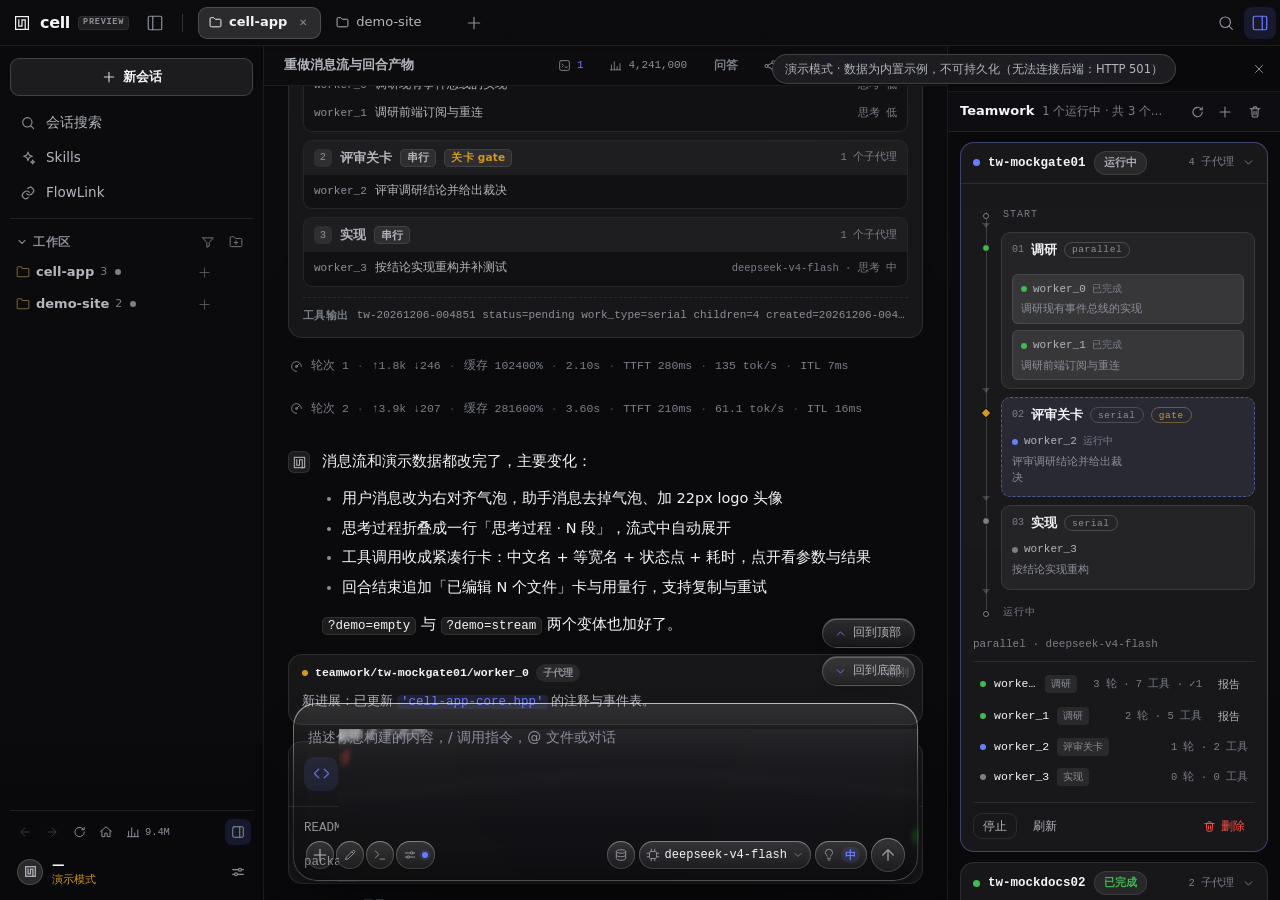
==== commit 5bf5e9ea: "release" ====
--- a/src/ui/index.html
+++ b/src/ui/index.html
@@ -491,6 +491,9 @@
 .sb-avatar svg{width:15px;height:15px}
 .sb-account-txt{display:flex;flex-direction:column;min-width:0;flex:1;line-height:1.25}
 .sb-account-name{font-size:12.5px;font-weight:600;color:var(--fg)}
+/* 左下角账户主行：当前供应商余额摘要。过长截断，全文放 title；副行仍是连接状态。 */
+.sb-balance{white-space:nowrap;overflow:hidden;text-overflow:ellipsis;max-width:100%}
+.sb-balance.bal-err{color:var(--fg3);font-weight:500}
 .sb-account-sub{font-size:10.5px;color:var(--fg3)}
 .sb-account-sub.online{color:var(--ok)}
 .sb-account-sub.demo{color:var(--warn)}
@@ -925,14 +928,20 @@
 .prose a:hover{color:var(--accent-hi);border-bottom-color:var(--accent-hi);text-decoration:none}
 /* 代码块：外框 + 顶栏语言标签，圆角与卡片一致 */
 .prose .codeblock{margin:0 0 14px;border:1px solid var(--line);border-radius:var(--radius-s);
-  background:var(--code-bg);overflow:hidden}
+  background:var(--code-bg);overflow:hidden;position:relative}
 .prose .codeblock:last-child{margin-bottom:0}
 .prose .lang{display:block;padding:6px 12px;font-family:var(--mono);font-size:10.5px;
   letter-spacing:.06em;text-transform:lowercase;color:var(--fg4);
   background:var(--bg2);border-bottom:1px solid var(--line)}
+.prose .code-copy{position:absolute;top:5px;right:6px;z-index:1;
+  padding:2px 8px;font-size:10.5px;font-family:var(--ui);color:var(--fg3);
+  background:var(--raise);border:1px solid var(--line2);border-radius:var(--radius-s);
+  cursor:pointer;opacity:.55;transition:opacity .15s,color .15s}
+.prose .codeblock:hover .code-copy,.prose .code-copy:focus-visible{opacity:1;color:var(--fg)}
+.prose .code-copy:hover{color:var(--accent-hi)}
 .prose pre.code{margin:0;padding:12px 14px;background:transparent;overflow-x:auto;
   white-space:pre;font-family:var(--mono);font-size:12.5px;line-height:1.7;color:var(--fg);
-  tab-size:2}
+  tab-size:2;user-select:text;-webkit-user-select:text;cursor:text}
 /* 表格 */
 /* 列宽由内容决定（table-layout:auto）：表头 / 短列不再被长文本列挤扁。
    th/td 显式写 break-word，别继承 .prose 的断词策略到固有宽度里；
@@ -1004,8 +1013,21 @@
 .trowwrap{border-top:1px solid var(--line-soft,var(--line))}
 .trowwrap:first-child{border-top:0}
 .trow{display:flex;align-items:center;gap:8px;width:100%;min-height:32px;padding:5px 12px;
-  text-align:left;color:var(--fg2);font-size:12.5px;transition:background var(--dur) var(--ease)}
+  text-align:left;color:var(--fg2);font-size:12.5px;cursor:pointer;transition:background var(--dur) var(--ease)}
 .trow:hover{background:var(--raise)}
+.trow:focus-visible{outline:2px solid var(--accent);outline-offset:-2px}
+/* 逐调用终止：只在运行中出现，悬停/聚焦时显影，点了变成「终止中」的灰钮 */
+.trow .tstop{display:flex;align-items:center;justify-content:center;flex:none;
+  width:22px;height:22px;padding:0;border:1px solid transparent;border-radius:var(--radius-s);
+  background:transparent;color:var(--fg4);cursor:pointer;opacity:.55;
+  transition:opacity var(--dur) var(--ease),color var(--dur) var(--ease),background var(--dur) var(--ease)}
+.trow .tstop[hidden]{display:none}
+.trow:hover .tstop{opacity:1}
+.trow .tstop:hover{color:var(--bad);background:var(--raise);border-color:var(--line)}
+.trow .tstop:disabled{cursor:default;opacity:.35}
+.trow .tstop.busy{color:var(--warn);opacity:.8}
+.trowwrap.terminating .trow[data-status="run"] .tdot{background:var(--warn);animation:none}
+.trowwrap.terminating .trow .tmeta{color:var(--warn)}
 .trow .tdot{width:6px;height:6px;border-radius:50%;flex:none;background:var(--fg4)}
 .trow[data-status="run"] .tdot{background:var(--accent);animation:breathe 1.4s var(--ease) infinite}
 .trow[data-status="ok"] .tdot{background:var(--ok)}
@@ -1091,6 +1113,9 @@
 .erow:hover{background:var(--raise);color:var(--fg)}
 .erow .epath{flex:1;min-width:0;font-family:var(--mono);font-size:12.5px}
 .erow .enum{display:flex;align-items:center;gap:8px;flex:none;font-family:var(--mono);font-size:12px}
+.ekind{font-family:var(--ui);font-size:10.5px;padding:1px 6px;border-radius:5px;line-height:1.5}
+.ek-added{color:var(--add);background:color-mix(in srgb,var(--add) 14%,transparent)}
+.ek-removed{color:var(--del);background:color-mix(in srgb,var(--del) 14%,transparent)}
 .turnfoot{display:flex;align-items:center;gap:4px;padding:8px 0 0;color:var(--fg4)}
 .tfbtn{width:26px;height:26px;border-radius:7px;display:inline-flex;align-items:center;
   justify-content:center;color:var(--fg4);transition:background var(--dur) var(--ease),color var(--dur) var(--ease)}
@@ -3581,6 +3606,9 @@
   font-variant-numeric:tabular-nums}
 .tk-exit{flex:none;font-family:var(--mono);font-size:10px;color:var(--fg4)}
 .tk-exit.bad{color:var(--bad)}
+/* 用户从面板终止的任务：不是失败，标成「已终止」的黄字 */
+.task-row.killed .tk-dot{background:var(--warn)}
+.tk-exit.killed{color:var(--warn)}
 .task-row .tk-btn{opacity:.55;flex:none;width:22px;height:22px}
 .task-row:hover .tk-btn{opacity:1}
 .task-row .tk-btn.open{opacity:1;transform:rotate(180deg)}
@@ -4549,7 +4577,7 @@
         <button class="sb-account" id="btnSettings" title="设置 (Ctrl+,)">
           <span class="sb-avatar"><svg viewBox="0 0 500 500" aria-hidden="true"><g fill="none" stroke="currentColor" stroke-width="42" stroke-linejoin="miter" stroke-linecap="square"><rect x="90" y="90" width="320" height="320"/><path d="M 170 170 L 170 330 L 250 330 L 250 170 L 330 170 L 330 410"/></g></svg></span>
           <span class="sb-account-txt">
-            <span class="sb-account-name">本地工作台</span>
+            <span class="sb-account-name sb-balance" id="sbBalance" title="当前供应商账户余额">—</span>
             <span class="sb-account-sub" id="sbConnState">已连接</span>
           </span>
           <span class="sb-gear"><svg class="uico" viewBox="0 0 24 24" aria-hidden="true"><path d="M4 8.5h8.5M17.5 8.5H20M4 15.5h2.5M11.5 15.5H20"/><circle cx="15" cy="8.5" r="2.2"/><circle cx="9" cy="15.5" r="2.2"/></svg></span>
@@ -5215,6 +5243,42 @@
   toast(names.length ? '供应商 ' + names.length + ' 个：' + names.join('、') : '还没有配置供应商', 'ok', 7000);
 }
 
+/* ---------- 剪贴板（含 Win+V 历史）-----------------------------------
+   统一的文本写入口。桌面壳提供 host_clipboard_write（Win32 CF_UNICODETEXT），
+   这是唯一能保证内容进 Win+V 剪贴板历史的方式；navigator.clipboard 在
+   WebView2 里常因无用户手势 / 非安全上下文被拒，且不一定进历史。纯浏览器
+   （预览用）没有该绑定，自动回退到 Clipboard API → execCommand。返回 boolean。 */
+function writeClipboard(text) {
+  text = String(text == null ? '' : text);
+  if (!text) return Promise.resolve(false);
+  if (typeof window.host_clipboard_write === 'function') {
+    try {
+      const p = window.host_clipboard_write(text);
+      return Promise.resolve(p).then(r => !!(r && r.ok), () => fallbackClip(text));
+    } catch (e) { return fallbackClip(text); }
+  }
+  return fallbackClip(text);
+}
+function fallbackClip(text) {
+  if (navigator.clipboard && navigator.clipboard.writeText) {
+    return navigator.clipboard.writeText(text).then(() => true, () => execCopy(text));
+  }
+  return Promise.resolve(execCopy(text));
+}
+function execCopy(text) {
+  try {
+    const ta = document.createElement('textarea');
+    ta.value = text;
+    ta.setAttribute('readonly', 'readonly');
+    ta.style.position = 'fixed'; ta.style.left = '-9999px'; ta.style.top = '0';
+    document.body.appendChild(ta);
+    ta.focus(); ta.select();
+    const ok = !!document.execCommand('copy');
+    ta.remove();
+    return ok;
+  } catch (e) { return false; }
+}
+
 /* ---------- D. 传输层 ---------------------------------------------- */
 async function api(name, args) {
   if (S.mode === 'demo') return Mock.api(name, args || {});
@@ -5324,6 +5388,8 @@
     case 'round': onRound(e); break;
     case 'tool_begin': onToolBegin(e); break;
     case 'tool_end': onToolEnd(e); break;
+    // 另一个客户端点了「终止」：这一行进入「终止中」，tool_end 收尾
+    case 'tool_terminating': onToolTerminating(e); break;
     case 'notice': onNotice(e); break;
     // 后台任务（exec background=true）：后端在任务开始/结束时推全量列表
     case 'tasks': onTasksEvent(e); break;
@@ -5429,7 +5495,11 @@
   S.provider = st.provider || '';
   // 模型列表是按需拉的（state 快照里没有），换供应商后旧列表就属于上一个
   // 供应商了——不清掉的话「模型」页会继续展示别人的模型
-  if (S.provider !== prevProvider) S.models = [];
+  if (S.provider !== prevProvider) {
+    S.models = [];
+    // 左下角余额跟着当前供应商走：切换后立即查一次（函数由 06-settings.js 提供）
+    if (typeof refreshSidebarBalance === 'function') refreshSidebarBalance();
+  }
   if (st.sandbox) S.sandbox = st.sandbox;
   if (st.settings) S.settings = Object.assign({}, S.settings, st.settings);
   if (st.providers) S.providers = st.providers;
@@ -5678,6 +5748,8 @@
     // seq 是引擎的「本轮第几个」——跨轮次会重复（每轮都从 1 开始），消息 id
     // 必须另用单调计数器，否则 reconcile 的 key 冲突、同一张卡被建两次
     id: 'tool-' + (t._toolSeq = (t._toolSeq || 0) + 1), role: 'tool', seq: e.seq, name: e.name,
+    // call 是引擎给这次调用的唯一句柄（c7）：终止按钮按它定位，seq 不行
+    call: e.call || '', ws: e.ws,
     args: e.args, policy: e.policy, status: 'running', display: '', marker: '',
     sec: 0, chars: 0, expanded: false, started: Date.now(),
   };
@@ -5689,9 +5761,11 @@
   const t = ensureTab(e.ws);
   let tool = t.tools.get(e.seq);
   if (!tool) {
-    tool = { id: 'tool-' + (t._toolSeq = (t._toolSeq || 0) + 1), role: 'tool', seq: e.seq, name: e.name, args: '', expanded: false };
+    tool = { id: 'tool-' + (t._toolSeq = (t._toolSeq || 0) + 1), role: 'tool', seq: e.seq, name: e.name, args: '', expanded: false, ws: e.ws };
     t.tools.set(e.seq, tool); t.msgs.push(tool);
   }
+  if (e.call) tool.call = e.call;
+  tool.terminating = false;
   tool.status = e.status; tool.display = e.display; tool.marker = e.marker;
   tool.sec = e.sec; tool.chars = e.chars; tool.multimodal = e.multimodal;
   if (window.RT) RT.mark(e.ws);  // 工具跑完通常紧跟下一轮请求：作为 TTFT 的起点兜底
@@ -5714,6 +5788,26 @@
       else if (S.dock === 'teamwork') schedule('dock', renderDock);
     });
   }
+}
+/* 终止单次工具调用（工具行右侧的停止按钮）
+   —— 回合不结束，只这一次调用收手，引擎把结果固定成
+   "User terminated this toolcall" 再继续跑其余调用。 */
+function onToolTerminating(e) {
+  const t = S.tabs.get(e.ws);
+  if (!t || !e.call) return;
+  const tool = (t.msgs || []).find(m => m.role === 'tool' && m.call === e.call);
+  if (!tool) return;
+  tool.terminating = true;
+  markChat(e.ws);
+}
+async function terminateToolCall(ws, m) {
+  if (!m || !m.call || m.terminating) return;
+  m.terminating = true;          // 乐观标记：按钮立刻变灰，等 tool_end 收尾
+  markChat(ws);
+  const out = await cmd('tool.cancel', { ws: ws, call: m.call }); // 失败原因由 cmd 弹 toast
+  if (out && out.ok) return;
+  m.terminating = false;         // 已经跑完了 / 不属于本回合：还原按钮
+  markChat(ws);
 }
 function onNotice(e) {
   const t = ensureTab(e.ws);
@@ -6064,6 +6158,7 @@
       while (i < lines.length && !/^\s*```+\s*$/.test(lines[i])) { buf.push(lines[i]); i++; }
       i++; // 跳过收尾围栏
       out.push('<div class="codeblock">' + (lang ? '<span class="lang">' + esc(lang) + '</span>' : '') +
+               '<button type="button" class="code-copy" data-code-copy title="复制代码" aria-label="复制代码">复制</button>' +
                '<pre class="code">' + esc(buf.join('\n')) + '</pre></div>');
       continue;
     }
@@ -6624,7 +6719,7 @@
 function tabMenu(ev, ws) {
   const m = $('#ctxmenu');
   const items = [
-    { t: '复制工作区路径', f: () => { const c = cwdOf(ws); if (c) navigator.clipboard && navigator.clipboard.writeText(c); toast('已复制路径', 'ok'); } },
+    { t: '复制工作区路径', f: () => { const c = cwdOf(ws); if (c) writeClipboard(c).then(ok => toast(ok ? '已复制路径' : '复制失败', ok ? 'ok' : 'bad')); } },
     { t: '在 Git 面板查看', f: () => openDock('git') },
     { t: '重新加载状态', f: () => resync() },
     { t: '关闭工作区', f: () => closeWorkspace(ws) },
@@ -7034,6 +7129,7 @@
 function toolKind(s) {
   s = String(s || '').toLowerCase();
   if (/run|active|progress|working|pending/.test(s)) return 'run';
+  if (/terminat/.test(s)) return 'warn';   // 用户主动终止：不是失败，也不是成功
   if (/(^|_)(ok|done|complete|success|approved)/.test(s)) return 'ok';
   if (/fail|error|denied|abort|cancel|blocked|unknown/.test(s)) return 'bad';
   if (/warn|skip/.test(s)) return 'warn';
@@ -8032,26 +8128,38 @@
 function copyText(text, okMsg) {
   text = String(text == null ? '' : text);
   if (!text) return;
-  const done = () => toast(okMsg || '已复制', 'ok', 1400);
-  if (navigator.clipboard && navigator.clipboard.writeText) {
-    navigator.clipboard.writeText(text).then(done).catch(() => legacyCopy(text, done));
+  writeClipboard(text).then(ok => {
+    if (ok) toast(okMsg || '已复制', 'ok', 1400);
+    else toast('复制失败', 'bad');
+  });
+}
+/* 代码块「复制」按钮：markdown 是 innerHTML 重绘的，用 document 事件委托，
+   从相邻 <pre.code> 取原文（DOM 文本，避免转义/引号问题）。 */
+document.addEventListener('click', ev => {
+  const b = ev.target && ev.target.closest && ev.target.closest('[data-code-copy]');
+  if (!b) return;
+  const pre = b.parentElement && b.parentElement.querySelector('pre.code');
+  if (!pre) return;
+  ev.preventDefault();
+  ev.stopPropagation();
+  copyText(pre.textContent, '已复制代码');
+});
+async function openDiffPreview(path, meta) {
+  if (!path) return;
+  const ws = S.active, cwd = cwdOf(ws);
+  // 新增文件（常由 exec 产生、git 未必跟踪）：直接读文件内容展示，而不是 diff。
+  if (meta && meta.kind === 'added') {
+    let out = null;
+    try { out = await api('fs.read', { ws: ws, cwd: cwd, path: path }); } catch (e) { out = null; }
+    if (!out || out.ok === false || out.binary) {
+      showModal('新增 · ' + path, out && out.binary ? '（二进制文件）' : '（无法读取内容：' + ((out && out.error) || '不可用') + '）');
+      return;
+    }
+    showModal('新增 · ' + path, out.content || out.text || '（空文件）');
     return;
   }
-  legacyCopy(text, done);
-}
-function legacyCopy(text, done) {
-  const ta = document.createElement('textarea');
-  ta.value = text;
-  ta.style.position = 'fixed'; ta.style.opacity = '0';
-  document.body.appendChild(ta);
-  ta.select();
-  try { document.execCommand('copy'); done(); } catch (e) { toast('复制失败', 'bad'); }
-  ta.remove();
-}
-async function openDiffPreview(path) {
-  if (!path) return;
   let out = null;
-  try { out = await api('git.diff', { ws: S.active, cwd: cwdOf(S.active), path: path }); } catch (e) { out = null; }
+  try { out = await api('git.diff', { ws: ws, cwd: cwd, path: path }); } catch (e) { out = null; }
   if (!out || out.ok === false) { toast('无法获取 diff：' + ((out && out.error) || '命令不可用'), 'bad'); return; }
   if (out.binary) { showModal('diff · ' + path, '（二进制文件，无文本差异）'); return; }
   showModal('diff · ' + path, out.diff || '（无差异）');
@@ -8678,7 +8786,16 @@
   tile.appendChild(iconEl('code', 'lg'));
   head.appendChild(tile);
   const info = el('div', 'einfo');
-  info.appendChild(el('div', 'etitle', '已编辑 ' + edits.length + ' 个文件'));
+  const nAdded = edits.filter(e => e.kind === 'added').length;
+  const nRemoved = edits.filter(e => e.kind === 'removed').length;
+  let title = '已编辑 ' + edits.length + ' 个文件';
+  if (nAdded || nRemoved) {
+    const bits = [];
+    if (nAdded) bits.push('新增 ' + nAdded);
+    if (nRemoved) bits.push('删除 ' + nRemoved);
+    title = '本回合变更 ' + edits.length + ' 个文件 · ' + bits.join(' · ');
+  }
+  info.appendChild(el('div', 'etitle', title));
   let add = 0, del = 0;
   for (const e of edits) { add += Number(e.add || 0); del += Number(e.del || 0); }
   const sum = el('div', 'esum');
@@ -8693,10 +8810,14 @@
     row.title = e.path + '  ·  点击查看 diff';
     row.appendChild(el('span', 'epath trunc', e.path || ''));
     const num = el('span', 'enum');
+    if (e.kind && e.kind !== 'modified') {
+      const tag = el('span', 'ekind ek-' + e.kind, e.kind === 'added' ? '新增' : '删除');
+      num.appendChild(tag);
+    }
     if (e.add) num.appendChild(el('span', 'eadd', '+' + e.add));
     if (e.del) num.appendChild(el('span', 'edel', '-' + e.del));
     row.appendChild(num);
-    row.onclick = () => openDiffPreview(e.path, { add: e.add, del: e.del });
+    row.onclick = () => openDiffPreview(e.path, { add: e.add, del: e.del, kind: e.kind });
     list.appendChild(row);
   }
   card.appendChild(list);
@@ -9048,7 +9169,11 @@
   // Teamwork 工具走结构化卡片（见上节）
   if (isTwTool(m)) return makeTwTool(m);
   const wrap = el('div', 'trowwrap');
-  const btn = el('button', 'trow');
+  // 行容器是 div 而不是 button：按钮里不能再嵌「终止」按钮，所以键盘
+  // 行为（Enter/Space 展开）自己补，样式仍由 .trow 决定
+  const btn = el('div', 'trow');
+  btn.tabIndex = 0;
+  btn.setAttribute('role', 'button');
   btn.setAttribute('aria-expanded', m.expanded ? 'true' : 'false');
   const dot = el('span', 'tdot');
   btn.appendChild(dot);
@@ -9060,18 +9185,33 @@
   const meta = el('span', 'tmeta');
   btn.appendChild(meta);
   btn.appendChild(el('span', 'grow'));
+  // 终止这一次调用：只在调用进行中显示（引擎支持逐调用取消，回合照跑）
+  const stop = el('button', 'tstop');
+  stop.type = 'button';
+  stop.hidden = true;
+  stop.title = '终止这次工具调用（其余调用和本回合继续）';
+  stop.setAttribute('aria-label', '终止这次工具调用');
+  stop.appendChild(iconEl('stop', 'sm'));
+  stop.onclick = ev => { ev.stopPropagation(); terminateToolCall(m.ws, m); };
+  btn.appendChild(stop);
   const chev = el('span', 'tchev');
   chev.appendChild(iconEl('chevronRight', 'sm'));
   btn.appendChild(chev);
   const body = el('div', 'tbody');
   body.hidden = !m.expanded;
   wrap.appendChild(btn); wrap.appendChild(body);
-  wrap._btn = btn; wrap._body = body; wrap._dot = dot; wrap._meta = meta; wrap._chev = chev; wrap._ico = ic;
-  btn.onclick = () => {
+  wrap._btn = btn; wrap._body = body; wrap._dot = dot; wrap._meta = meta; wrap._chev = chev; wrap._ico = ic; wrap._stop = stop;
+  const toggle = () => {
     m.expanded = !m.expanded;
     wrap.classList.toggle('expanded', m.expanded);
     body.hidden = !m.expanded;
     btn.setAttribute('aria-expanded', m.expanded ? 'true' : 'false');
+  };
+  btn.onclick = toggle;
+  btn.onkeydown = ev => {
+    if (ev.key !== 'Enter' && ev.key !== ' ' && ev.key !== 'Spacebar') return;
+    ev.preventDefault();
+    toggle();
   };
   wrap.classList.toggle('expanded', !!m.expanded);
   return wrap;
@@ -9088,9 +9228,19 @@
   node.classList.toggle('ok', kind === 'ok');
   node.classList.toggle('bad', kind === 'bad');
   node.classList.toggle('warn', kind === 'warn');
+  // 终止：运行中且引擎给了调用句柄才可点；点了之后变成「终止中」灰钮，
+  // 等 tool_end（结果固定为 "User terminated this toolcall"）收尾
+  if (node._stop) {
+    const live = kind === 'run' && !!m.call;
+    node._stop.hidden = !live;
+    node._stop.disabled = !!m.terminating;
+    node._stop.classList.toggle('busy', !!m.terminating);
+  }
+  node.classList.toggle('terminating', kind === 'run' && !!m.terminating);
   if (node._meta) {
     const bits = [];
-    if (m.sec) bits.push(fmtDur(m.sec));
+    if (m.terminating && kind === 'run') bits.push('终止中…');
+    else if (m.sec) bits.push(fmtDur(m.sec));
     else if (kind === 'run' && m.started) bits.push(((Date.now() - m.started) / 1000).toFixed(1) + 's');
     if (m.chars) bits.push(fmtTok(m.chars) + ' 字符');
     node._meta.textContent = bits.join(' · ');
@@ -9461,6 +9611,46 @@
   out.sort((x, y) => (y.add + y.del) - (x.add + x.del));
   return out;
 }
+/* ---- 文件系统快照：{path,size,mt} → Map，前后差 → 新增/修改/删除 ------
+   比 git.numstat 更全：exec 脚本写的文件、非 git 工作区、被忽略的文件都能感知。
+   与 numstat 合并时以本快照的文件清单为准，numstat 只提供 +A/-D 行数。 */
+function snapshotMap(out) {
+  if (!out || out.ok === false || !Array.isArray(out.files)) return null;
+  const m = new Map();
+  for (const f of out.files) {
+    if (!f || !f.path) continue;
+    m.set(String(f.path), { size: Number(f.size || 0), mt: Number(f.mt || 0) });
+  }
+  return m;
+}
+function diffSnapshot(before, after) {
+  if (!before || !after) return null;
+  const out = [];
+  for (const [path, a] of after) {
+    const b = before.get(path);
+    if (!b) out.push({ path: path, kind: 'added' });
+    else if (b.size !== a.size || b.mt !== a.mt) out.push({ path: path, kind: 'modified' });
+  }
+  for (const path of before.keys())
+    if (!after.has(path)) out.push({ path: path, kind: 'removed' });
+  return out;
+}
+// 把 numstat 的行数并入快照清单：快照里有、numstat 也有 → 带 +A/-D；
+// 只有 numstat 有（理论上不该发生，比如快照被截断）→ 也保留为修改。
+function mergeEdits(snap, stats) {
+  const statsMap = new Map();
+  for (const e of (stats || [])) statsMap.set(e.path, e);
+  const out = (snap || []).map(e => {
+    const s = statsMap.get(e.path);
+    return s ? { path: e.path, kind: e.kind, add: s.add, del: s.del } : { path: e.path, kind: e.kind };
+  });
+  if (snap) {
+    const seen = new Set(snap.map(e => e.path));
+    for (const e of (stats || [])) if (!seen.has(e.path)) out.push({ path: e.path, kind: 'modified', add: e.add, del: e.del });
+  }
+  out.sort((x, y) => ((y.add || 0) + (y.del || 0)) - ((x.add || 0) + (x.del || 0)));
+  return out;
+}
 // 从当前回合的消息里聚合用量 / 用户消息 / 工具与轮次（end 在重载之前调用）
 function turnStatsFromMsgs(t) {
   let lastUser = -1;
@@ -9487,6 +9677,10 @@
     return Promise.resolve(Mock.numstat());
   return Promise.resolve(api('git.numstat', { ws: ws, cwd: cwdOf(ws) }));
 }
+function fsSnapshot(ws) {
+  if (S.mode === 'demo') return Promise.resolve(null); // 演示模式无真实文件系统
+  return Promise.resolve(api('fs.snapshot', { ws: ws, cwd: cwdOf(ws) }));
+}
 const ChatTurns = {
   begin(ws) {
     const t = ensureTab(ws);
@@ -9494,11 +9688,15 @@
     // 直到本回合 end 重算，看起来像是本次输入改动了那些文件（见用户反馈）。
     t._turnMeta = null;
     if (t._turnSnap) return;
-    const snap = { startedAt: Date.now(), beforeP: null };
+    const snap = { startedAt: Date.now(), beforeP: null, fsBeforeP: null };
     t._turnSnap = snap;
     try {
       snap.beforeP = numstatSnapshot(ws).then(out => numstatMap(out)).catch(() => null);
     } catch (e) { snap.beforeP = Promise.resolve(null); }
+    // 文件快照：新增/修改/删除的权威来源（含 exec 产物），与 git 无关
+    try {
+      snap.fsBeforeP = fsSnapshot(ws).then(out => snapshotMap(out)).catch(() => null);
+    } catch (e) { snap.fsBeforeP = Promise.resolve(null); }
   },
   end(e) {
     const ws = (e && e.ws) ? e.ws : S.active;
@@ -9517,19 +9715,28 @@
     };
     t._turnMeta = meta;
     markChat(ws);
-    if (!snap.beforeP) return;
-    snap.beforeP.then(before => {
-      if (!before) return;
-      numstatSnapshot(ws)
-        .then(after => {
-          if (!after || after.ok === false) return;
-          const edits = diffNumstat(before, numstatMap(after));
-          if (!edits.length) return;
-          meta.edits = edits;
-          if (S.tabs.get(ws) !== t) return;
-          markChat(ws);
-        }).catch(() => {});
-    });
+    // 两个后快照并行取；fs.snapshot 是新增/修改/删除的权威来源（含 exec 产物），
+    // numstat 只补 +A/-D 行数。任一失败都静默降级到另一种，都不行就不显示卡。
+    Promise.all([
+      snap.beforeP || Promise.resolve(null),
+      snap.fsBeforeP || Promise.resolve(null),
+      numstatSnapshot(ws).catch(() => null),
+      fsSnapshot(ws).catch(() => null),
+    ]).then(([before, fsBefore, afterNum, afterFs]) => {
+      let edits = [];
+      const fsBeforeMap = fsBefore, fsAfterMap = snapshotMap(afterFs);
+      if (fsBeforeMap && fsAfterMap) {
+        edits = mergeEdits(diffSnapshot(fsBeforeMap, fsAfterMap),
+                           before ? diffNumstat(before, numstatMap(afterNum)) : []);
+      } else if (before) {
+        // fs 快照不可用（演示模式 / 非工作区）：退回原来的 git.numstat 差异
+        edits = diffNumstat(before, numstatMap(afterNum));
+      }
+      if (!edits.length) return;
+      meta.edits = edits;
+      if (S.tabs.get(ws) !== t) return;
+      markChat(ws);
+    }).catch(() => {});
   },
 };
 window.ChatTurns = ChatTurns;
@@ -12933,7 +13140,11 @@
   const t = curTab();
   if (!t || !files || !files.length) return;
   for (const f of Array.from(files)) {
-    const item = { name: f.name || '文件', size: f.size, uploading: true, path: '' };
+    const nm = f.name || '文件';
+    // 同名同大小视为同一附件：重复粘贴/拖入不再产生第二条 chip，也不再
+    // 重复读盘上传（后端按内容哈希去重，这里省掉前端的无谓往返）。
+    if (t.composer.attachments.some(a => a.name === nm && a.size === f.size && !a.error)) continue;
+    const item = { name: nm, size: f.size, uploading: true, path: '' };
     t.composer.attachments.push(item);
     renderChips(t);
     paintSendState(t);
@@ -15084,6 +15295,54 @@
   else toast('余额不可用：' + ((out && out.error) || b.error || '查询失败'), 'bad', 7000);
 }
 
+/* ---------- 左下角账户余额（当前供应商，自动刷新）-------------------
+   把侧栏左下角「本地工作台」换成当前供应商余额摘要：主行金额、副行仍是
+   连接状态；过长交给 CSS 截断，全文放 title。60 秒自动刷新一次，切换
+   供应商时立即刷一次。用 api() 而非 cmd()，失败静默降级为「—」，不弹 toast。 */
+const SB_BALANCE_REFRESH_MS = 60 * 1000;
+let sbBalTimer = null;
+let sbBalBusy = false;
+let sbBalProvider = ''; // 上次成功的供应商，用于并发/切换竞态判定
+async function refreshSidebarBalance() {
+  if (sbBalBusy || S.mode === 'demo' || !S.connected) return;
+  const el = $('#sbBalance');
+  if (!el) return;
+  sbBalBusy = true;
+  const wanted = S.provider || '';
+  try {
+    const out = await api('balance.fetch', {});
+    if (wanted !== (S.provider || '')) return; // 查询期间用户换了供应商：丢弃过期结果
+    const b = (out && out.balance) || {};
+    if (out && out.ok !== false && b.ok) {
+      const sum = String(b.summary || (b.items && b.items.length ? b.items.map(i => i.label ? i.label + ' ' + i.value : i.value).join(' · ') : '已查询'));
+      el.textContent = sum;
+      const bits = [];
+      if (out.provider) bits.push(out.provider);
+      if (b.kind === 'cost') bits.push('成本报表·消费额非余额');
+      bits.push(sum);
+      if (b.endpoint) bits.push(b.endpoint);
+      el.title = bits.join(' · ');
+      el.classList.remove('bal-err');
+      sbBalProvider = out.provider || wanted;
+    } else {
+      el.textContent = '—';
+      el.title = '余额不可用：' + ((out && out.error) || b.error || '查询失败') + '（每 60 秒重试）';
+      el.classList.add('bal-err');
+    }
+  } catch (e) {
+    el.textContent = '—';
+    el.title = '余额查询失败：' + (e.message || String(e)) + '（每 60 秒重试）';
+    el.classList.add('bal-err');
+  } finally {
+    sbBalBusy = false;
+  }
+}
+function startSidebarBalance() {
+  if (sbBalTimer) return;
+  refreshSidebarBalance();
+  sbBalTimer = setInterval(refreshSidebarBalance, SB_BALANCE_REFRESH_MS);
+}
+
 /* 4.3 代理（Agent） */
 function buildAgent(st) {
   const s = sec('agent', '代理', '思考级别、工具开关与系统提示词；这些设置作用于之后的每个回合。');
@@ -15570,8 +15829,7 @@
     col.appendChild(el('div', 'ws-path mono trunc', w.cwd || ''));
     row.appendChild(col);
     row.appendChild(setBtn('复制路径', 'sm', () => {
-      if (navigator.clipboard) navigator.clipboard.writeText(w.cwd);
-      toast('已复制路径', 'ok');
+      writeClipboard(w.cwd).then(ok => toast(ok ? '已复制路径' : '复制失败', ok ? 'ok' : 'bad'));
     }, 'copy'));
     list.appendChild(row);
   }
@@ -16661,7 +16919,7 @@
     at(360, () => { emit({ t: 'reason', ws, d: reasonText.slice(26, 58) }); });
     at(480, () => { emit({ t: 'reason', ws, d: reasonText.slice(58) }); });
     push({ role: 'assistant', kind: 'reasoning', text: reasonText });
-    at(620, () => emit({ t: 'tool_begin', ws, seq: seqTool, name: tool1.name, args: tool1.args, policy: 'read' }));
+    at(620, () => emit({ t: 'tool_begin', ws, call: 'c' + seqTool, seq: seqTool, name: tool1.name, args: tool1.args, policy: 'read' }));
     at(980, () => emit({ t: 'tool_end', ws, seq: seqTool, name: tool1.name, status: 'ok', display: tool1.result, marker: '', sec: tool1.sec, chars: 28000, multimodal: false }));
     push({ role: 'assistant', kind: 'tool', name: tool1.name, args: tool1.args, result: tool1.result, status: 'ok', sec: tool1.sec });
     if (streamOnly) {
@@ -16687,7 +16945,7 @@
     const seqTool2 = ++this._seq;
     at(1100, () => {
       this.jobs[twJobId] = twJob;
-      emit({ t: 'tool_begin', ws, seq: seqTool2, name: 'tw', args: twArgs, policy: 'teamwork' });
+      emit({ t: 'tool_begin', ws, call: 'c' + seqTool2, seq: seqTool2, name: 'tw', args: twArgs, policy: 'teamwork' });
     });
     at(1250, () => emit({ t: 'tool_end', ws, seq: seqTool2, name: 'tw', status: 'ok', display: twResult, marker: '', sec: 0.28, chars: twResult.length, multimodal: false }));
     push({ role: 'assistant', kind: 'tool', name: 'tw', args: twArgs, result: twResult, status: 'ok', sec: 0.28 });
@@ -17023,6 +17281,16 @@
         return Promise.resolve({ ok: true });
       }
       case 'approve': { setTimeout(() => this.emit({ t: 'approval_resolved', ws: ws, id: args.id, allow: !!args.allow }), 60); return Promise.resolve({ ok: true }); }
+      // 演示：单次工具调用终止 —— 走过同一条 tool_end 通道，结果文案与引擎一致
+      case 'tool.cancel': {
+        const call = String(args.call || '');
+        const seq = Number(call.replace(/\D/g, '')) || 0;
+        setTimeout(() => this.emit({
+          t: 'tool_end', ws, call, seq, name: 'read', status: 'terminated',
+          display: 'User terminated this toolcall', marker: '', sec: 0.4, chars: 7, multimodal: false,
+        }), 90);
+        return Promise.resolve({ ok: true });
+      }
       case 'git.numstat': return Promise.resolve(this.numstat());
       case 'git.diff': return Promise.resolve({ ok: true, path: args.path || '', diff: this.diffOf(args.path || 'README.md'), truncated: false, binary: false });
       default: return Promise.resolve({ ok: false, error: '演示模式不支持：' + name });
@@ -17357,31 +17625,10 @@
 
 function pnlCopy(text, okMsg) {
   var s = String(text == null ? '' : text);
-  var done = function () { pnlToast(okMsg || '已复制到剪贴板', 'ok'); };
-  var fallback = function () {
-    try {
-      var ta = document.createElement('textarea');
-      ta.value = s;
-      ta.setAttribute('readonly', 'readonly');
-      ta.style.position = 'fixed';
-      ta.style.left = '-9999px';
-      ta.style.top = '0';
-      document.body.appendChild(ta);
-      ta.select();
-      var ok = document.execCommand('copy');
-      ta.remove();
-      if (ok) done(); else pnlToast('复制失败（当前环境不允许写入剪贴板）', 'bad');
-    } catch (e) {
-      pnlToast('复制失败：' + ((e && e.message) || e), 'bad');
-    }
-  };
-  try {
-    if (navigator.clipboard && navigator.clipboard.writeText) {
-      navigator.clipboard.writeText(s).then(done, fallback);
-      return;
-    }
-  } catch (e) {}
-  fallback();
+  writeClipboard(s).then(function (ok) {
+    if (ok) pnlToast(okMsg || '已复制到剪贴板', 'ok');
+    else pnlToast('复制失败（当前环境不允许写入剪贴板）', 'bad');
+  });
 }
 
 /* =====================================================================
@@ -20852,19 +21099,9 @@
     return Promise.resolve('');
   }
   function clipWrite(text) {
-    try {
-      if (navigator.clipboard && navigator.clipboard.writeText) return navigator.clipboard.writeText(text).then(function () { return true; }, function () { return false; });
-    } catch (e) {}
-    try {
-      var ta = document.createElement('textarea');
-      ta.value = text;
-      ta.style.position = 'fixed'; ta.style.left = '-9999px';
-      document.body.appendChild(ta);
-      ta.select();
-      var ok = document.execCommand('copy');
-      ta.remove();
-      return Promise.resolve(!!ok);
-    } catch (e2) { return Promise.resolve(false); }
+    return typeof writeClipboard === 'function'
+      ? writeClipboard(text)
+      : Promise.resolve(false);
   }
 
   /* ---------- 6. 演示模式假 shell ---------- */
@@ -21548,8 +21785,10 @@
 }
 
 function taskRow(t) {
-  const failed = !t.running && t.exit != null && t.exit !== 0;
-  const row = el('div', 'task-row' + (t.running ? ' run' : '') + (failed ? ' bad' : ''));
+  // 用户从面板终止的任务既不是「成功」也不是「失败」：标成「已终止」
+  const killed = !t.running && !!t.killed;
+  const failed = !t.running && !killed && t.exit != null && t.exit !== 0;
+  const row = el('div', 'task-row' + (t.running ? ' run' : '') + (failed ? ' bad' : '') + (killed ? ' killed' : ''));
   const dot = el('span', 'tk-dot');
   row.appendChild(dot);
   row.appendChild(el('span', 'tk-id', t.id || '?'));
@@ -21558,8 +21797,9 @@
   row.appendChild(cmd);
   row.appendChild(el('span', 'tk-dur', taskDur(taskElapsed(t))));
 
-  // 结束的任务把退出码放在耗时后面，运行中的留空
-  if (!t.running) row.appendChild(el('span', 'tk-exit' + (failed ? ' bad' : ''), 'exit ' + (t.exit == null ? '?' : t.exit)));
+  // 结束的任务把退出码放在耗时后面（用户终止的写「已终止」），运行中的留空
+  if (!t.running) row.appendChild(el('span', 'tk-exit' + (failed ? ' bad' : '') + (killed ? ' killed' : ''),
+    killed ? '已终止' : 'exit ' + (t.exit == null ? '?' : t.exit)));
 
   const bOut = el('button', 'icon-btn sm tk-btn');
   bOut.type = 'button';
@@ -21834,6 +22074,7 @@
     fetchSkills(); // /skill 的参数补全：后台拉一次，失败就退回空列表（不挡启动）
     refreshUsages(false); // 侧栏「用量」chip 的后台取数（失败就保持「—」）
     refreshTasks(true);   // 会话顶栏的「后台任务」chip：先显示当前在跑的数量
+    if (typeof startSidebarBalance === 'function') startSidebarBalance(); // 左下角余额：立即查一次 + 每 60 秒刷新
   } catch (e) {
     enterDemo('无法连接后端：' + (e && e.message ? e.message : e));
   }
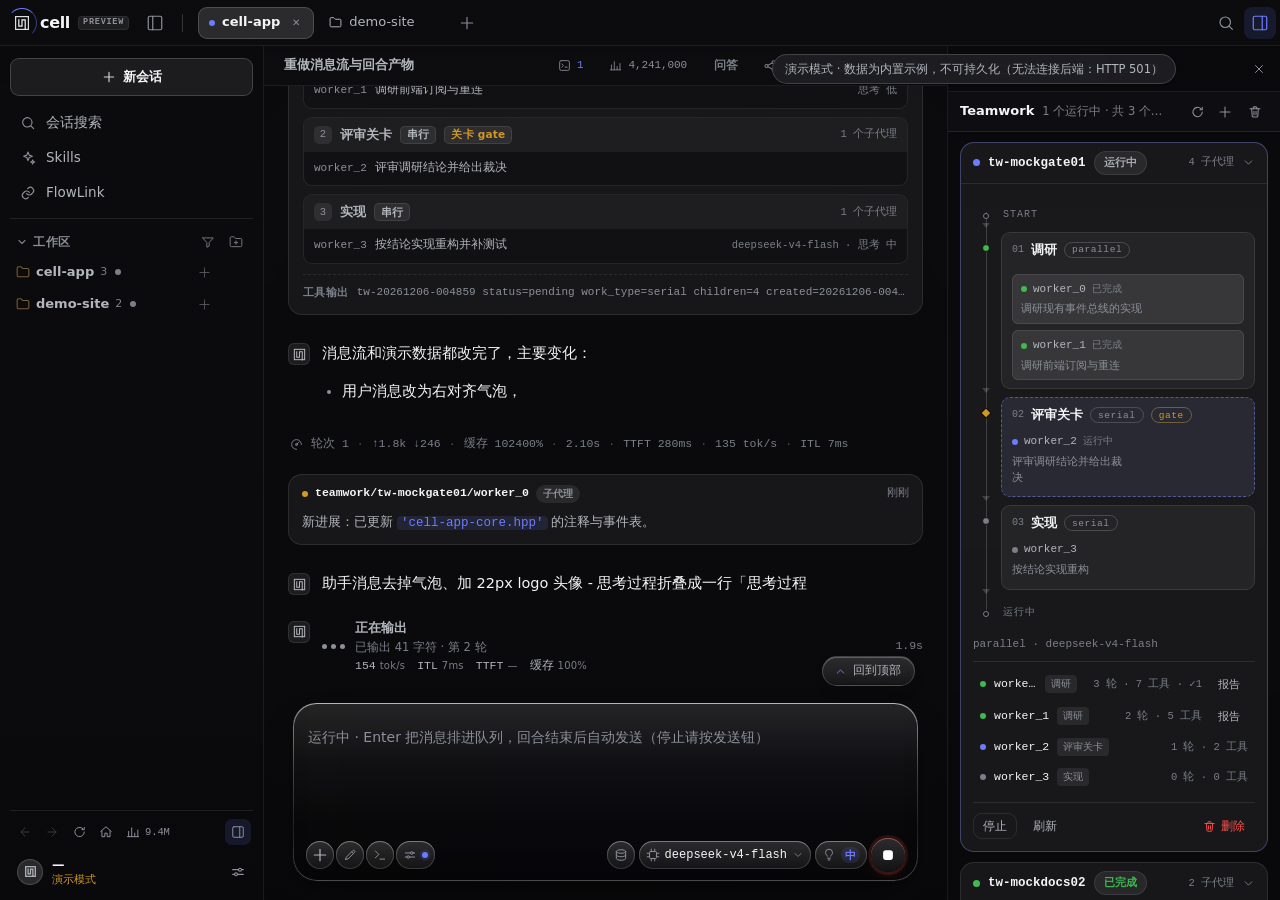
==== commit 748da324: "saved" ====
--- a/src/ui/index.html
+++ b/src/ui/index.html
@@ -338,6 +338,8 @@
 .empty{padding:28px 18px;text-align:center;color:var(--fg3);font-size:12.5px;line-height:1.7}
 .empty .uico{width:26px;height:26px;margin:0 auto 10px;color:var(--fg4)}
 .spin{animation:spin 1s linear infinite}
+.icon-btn.spin{animation:none}
+.icon-btn.spin .uico{animation:spin 1s linear infinite}
 
 /* ==== css/03-molecules.css ============================================ */
 
@@ -1089,6 +1091,8 @@
 .aphead .aptitle{font-size:13px;font-weight:650;color:var(--fg)}
 .aphead .apmono{font-size:12px;color:var(--fg2)}
 .apbody{padding:0}
+.apbody .ap-why{border:0;border-bottom:1px solid var(--line);border-radius:0;
+  background:color-mix(in srgb,var(--warn) 7%,var(--bg2));padding:9px 14px}
 .apbody pre{margin:0;padding:10px 14px;background:var(--code-bg);border-bottom:1px solid var(--line);
   font-family:var(--mono);font-size:11.5px;line-height:1.6;color:var(--fg2);
   white-space:pre-wrap;word-break:break-word;max-height:180px;overflow:auto}
@@ -1615,19 +1619,46 @@
 .cmp-send[disabled]{background:rgba(255,255,255,.05);color:var(--fg4);
   box-shadow:none;opacity:.6;pointer-events:none}
 
-/* 运行中插话：默认隐藏，busy 时由 .show 露出。两颗小胶囊贴在发送键左边。 */
-.cmp-live{display:none;align-items:center;gap:5px;flex:none}
-.cmp-live.show{display:inline-flex}
-.cmp-live-btn{
-  height:28px;padding:0 10px;border-radius:var(--radius-full);
-  font-family:var(--sans);font-size:11.5px;font-weight:600;line-height:1;
-  color:var(--fg2);background:var(--glass-face-hover);
-  border:1px solid var(--glass-hair);cursor:pointer;white-space:nowrap;
-  transition:background var(--dur) var(--ease),color var(--dur) var(--ease),border-color var(--dur) var(--ease);
-}
-.cmp-live-btn:hover{color:var(--accent);border-color:color-mix(in srgb,var(--accent) 45%,transparent);
-  background:color-mix(in srgb,var(--accent) 12%,var(--glass-face-hover))}
-#interjectNow{color:var(--accent);border-color:color-mix(in srgb,var(--accent) 35%,transparent)}
+/* ---------- 5b.3b 排队消息（运行中按 Enter 只入队，见 05-composer §I5a） ----
+   与 #slashPanel 同一个宿主（.composer-stack 的绝对定位层），贴在卡片上方：
+   卡片高度是固定的，队列不能挤占编辑区，只能往外长。
+   每条一行：序号 · 截断后的正文 · 「插入 / 编辑 / ×」三个动作。 */
+.cmp-queue{
+  position:absolute;left:0;right:0;bottom:100%;margin-bottom:8px;z-index:25;
+  display:none;flex-direction:column;overflow:hidden;
+  background:var(--panel2);border:1px solid var(--line2);border-radius:var(--radius);
+  box-shadow:var(--shadow);pointer-events:auto;
+}
+.cmp-queue.show{display:flex;animation:popIn 150ms var(--ease)}
+.cq-head{display:flex;align-items:center;gap:8px;flex:none;
+  padding:7px 11px 6px;border-bottom:1px solid var(--line)}
+.cq-title{font-size:11px;font-weight:650;letter-spacing:.04em;color:var(--fg3)}
+.cq-note{margin-left:auto;font-size:10.5px;color:var(--fg4);white-space:nowrap}
+.cq-list{display:flex;flex-direction:column;gap:1px;min-height:0;overflow-y:auto;
+  max-height:min(34vh,236px);padding:5px}
+.cq-item{display:flex;align-items:center;gap:8px;padding:4px 6px;border-radius:var(--radius-s);
+  transition:background var(--dur) var(--ease)}
+.cq-item:hover{background:var(--raise)}
+.cq-idx{flex:none;width:14px;text-align:right;font-family:var(--mono);font-size:10px;color:var(--fg4)}
+.cq-text{flex:1;min-width:0;font-size:12.5px;line-height:1.5;color:var(--fg2);
+  white-space:nowrap;overflow:hidden;text-overflow:ellipsis}
+.cq-item:hover .cq-text{color:var(--fg)}
+.cq-acts{display:flex;align-items:center;gap:2px;flex:none}
+.cq-btn{
+  display:inline-flex;align-items:center;gap:4px;height:23px;padding:0 7px;
+  border:1px solid transparent;border-radius:var(--radius-s);background:transparent;
+  color:var(--fg3);font-family:var(--sans);font-size:11.5px;line-height:1;
+  transition:background var(--dur) var(--ease),color var(--dur) var(--ease);
+}
+.cq-btn .uico{width:12px;height:12px;stroke-width:1.9}
+.cq-btn:hover{background:var(--raise2);color:var(--fg)}
+.cq-btn.ins{color:var(--accent);
+  border-color:color-mix(in srgb,var(--accent) 30%,transparent)}
+.cq-btn.ins:hover{background:var(--accent-soft)}
+.cq-btn.ins[disabled]{color:var(--fg4);border-color:var(--line);background:transparent;
+  cursor:not-allowed}
+.cq-btn.x{padding:0 5px;color:var(--fg4)}
+.cq-btn.x:hover{color:var(--bad);background:color-mix(in srgb,var(--bad) 14%,transparent)}
 
 /* ---------- 5b.4 弹出菜单（模式 / 沙箱 / 模型） --------------------- */
 .cmp-menu{
@@ -2766,7 +2797,7 @@
    所有浮在内容之上的小面板在这里统一补一层磨砂，各自只负责底色和阴影。 */
 .toast,.modalbox,.searchbox-lg,.hmenu,.tabmenu,.thkmenu,.cmp-menu,.wwin,.usage-pop,
 .sess-usage-pop,
-.slash-panel,#slashPanel{
+.slash-panel,#slashPanel,#cmpQueue{
   -webkit-backdrop-filter:var(--glass-float-blur);
   backdrop-filter:var(--glass-float-blur);
 }
@@ -2868,6 +2899,14 @@
   border:1px solid var(--line);color:var(--fg2);font-size:11.5px;
   white-space:nowrap;overflow:hidden;text-overflow:ellipsis}
 .approval-body{gap:12px}
+/* 模型给出的调用理由：审批类工具必填，紧贴参数块上方 */
+.ap-why{display:flex;gap:8px;align-items:flex-start;padding:9px 12px;border-radius:10px;
+  background:color-mix(in srgb,var(--warn) 8%,var(--bg3));
+  border:1px solid color-mix(in srgb,var(--warn) 30%,var(--line))}
+.ap-why-tag{flex:none;font-size:10.5px;font-weight:700;letter-spacing:.04em;color:var(--warn);
+  padding-top:1px}
+.ap-why-text{min-width:0;font-size:12px;line-height:1.6;color:var(--fg);
+  white-space:pre-wrap;word-break:break-word}
 .ap-call{border:1px solid var(--line2);border-radius:10px;overflow:hidden;background:var(--bg3)}
 .ap-call-head{display:flex;align-items:center;gap:8px;padding:8px 12px;
   border-bottom:1px solid var(--line);font-size:11px;color:var(--fg3)}
@@ -3010,8 +3049,9 @@
   white-space:nowrap;overflow:hidden;text-overflow:ellipsis}
 #ctxmenu .sep{height:1px;background:var(--line);margin:4px 6px}
 
-/* 通用浮层兜底：Spinner（搜索正在加载） */
-.spin{width:12px;height:12px;border-radius:50%;border:2px solid var(--line2);
+/* 通用浮层兜底：Spinner（搜索正在加载）。只作用于独立 span，
+   避免把 .spin 加到按钮上时把按钮缩成圆环 */
+span.spin{width:12px;height:12px;border-radius:50%;border:2px solid var(--line2);
   border-top-color:var(--fg2);animation:spin .8s linear infinite;flex:none;display:inline-block}
 
 /* reduced-motion：浮层只保留淡入，不做位移动画 */
@@ -3093,14 +3133,16 @@
    ===================================================================== */
 .pnl-files .pnl-head{padding-right:10px}
 .fp-head{gap:6px}
+.fp-up{flex:none}
 .fp-crumbs{display:flex;align-items:center;gap:1px;min-width:0;overflow-x:auto;
   scrollbar-width:none;flex:1;padding:2px 0}
 .fp-crumbs::-webkit-scrollbar{display:none}
 .fp-crumb{display:inline-flex;align-items:center;gap:6px;height:26px;padding:0 7px;flex:none;
-  border-radius:6px;font-size:12.5px;color:var(--fg2);white-space:nowrap;
+  max-width:100%;border-radius:6px;font-size:12.5px;color:var(--fg2);white-space:nowrap;
   transition:background var(--dur) var(--ease),color var(--dur) var(--ease)}
+.fp-crumb .trunc{min-width:0}
 .fp-crumb:hover{background:var(--raise);color:var(--fg)}
-.fp-crumb-root{color:var(--fg);font-weight:600}
+.fp-crumb-root{color:var(--fg);font-weight:600;flex:0 1 auto;min-width:26px}
 .fp-crumb-root .uico{width:14px;height:14px;color:var(--fi-dir,#e5b567)}
 .fp-crumb-sep{display:inline-flex;align-items:center;color:var(--fg4,var(--fg3));flex:none}
 .fp-crumb-sep .uico{width:12px;height:12px;stroke-width:2}
@@ -4366,10 +4408,31 @@
 .sh-src-t{font-size:12px;font-weight:600;color:var(--fg)}
 .sh-src-btn.on .sh-src-t{color:var(--accent)}
 .sh-src-s{font-size:10.5px;color:var(--fg4);min-width:0}
-.sh-select{height:30px}
 .sh-hint{margin:0;font-size:11px;line-height:1.6;color:var(--fg4)}
 .sh-warn{padding:7px 10px;border-radius:8px;border:1px solid var(--warn);background:rgba(210,153,34,.1);
   font-size:11.5px;line-height:1.6;color:var(--warn)}
+/* 已存档会话选择器：搜索框 + 两行式列表（替代原生 select —— 会话标题常是一整段
+   摘要，原生下拉会被压成一条省略号，展开后长文本还会溢出弹窗） */
+.sh-pick{display:flex;flex-direction:column;gap:6px;min-width:0}
+.sh-pick .sh-search{flex:none}
+.sh-list{display:flex;flex-direction:column;gap:2px;max-height:min(46vh,268px);overflow-y:auto;
+  padding:4px;border-radius:var(--radius-s);border:1px solid var(--line2);background:var(--bg3)}
+.sh-item{display:flex;flex-direction:column;gap:3px;min-width:0;padding:6px 8px;border-radius:var(--radius-s);
+  border:1px solid transparent;background:transparent;text-align:left;cursor:pointer;
+  transition:background var(--dur) var(--ease),border-color var(--dur) var(--ease)}
+.sh-item:hover{background:var(--raise)}
+.sh-item.on{background:var(--accent-soft);border-color:color-mix(in srgb,var(--accent) 42%,transparent)}
+.sh-item-t{display:-webkit-box;-webkit-line-clamp:2;-webkit-box-orient:vertical;overflow:hidden;
+  font-size:12px;line-height:1.45;color:var(--fg2);overflow-wrap:anywhere}
+.sh-item.on .sh-item-t{color:var(--accent)}
+.sh-item-m{display:flex;align-items:center;gap:8px;font-size:10.5px;color:var(--fg4);
+  font-variant-numeric:tabular-nums}
+.sh-item-m .mono{font-family:var(--mono);font-size:10px}
+.sh-item-ck{display:inline-flex;align-items:center;justify-content:center;margin-left:auto;
+  width:13px;height:13px;flex:none;color:var(--accent)}
+.sh-item-ck .uico{width:13px;height:13px;stroke-width:2.4}
+.sh-item-live{color:var(--ok)}
+.sh-empty{padding:14px 8px;text-align:center;font-size:11.5px;color:var(--fg4)}
 /* 弹窗不在 #flowlinkPage 里，表单字段的样式要在这里补一份 */
 .sh-dlg .fl-field{display:flex;flex-direction:column;gap:4px}
 .sh-dlg .fl-field-label{font-size:11.5px;color:var(--fg4)}
@@ -4397,6 +4460,9 @@
 #flowWsSection .fl-mon{opacity:.55}
 #flowWsSection .sgroup-head:hover .fl-mon{opacity:1}
 #flowWsSection .fl-mon:hover{background:var(--accent-soft);color:var(--accent)}
+/* 连接范围徽章（同主机/局域网/跨网段）：中性色，不与状态徽章抢注意力 */
+.pill.scope{color:var(--fg3);border-color:var(--line2);background:transparent}
+#flowWsSection .fl-scope{color:var(--fg3)}
 
 @media (max-width:980px){
   #flowlinkPage .fl-side{width:200px}
@@ -5061,7 +5127,8 @@
     unread: 0, approval: null,
     wins: new Map(), // worker 浮窗
     thinkingSince: 0,
-    composer: { mode: 'text', text: '', attachments: [], workflow: defaultWorkflow() },
+    // queue：运行中按 Enter 存下来的待发消息（见 05-composer.js §I5a）
+    composer: { mode: 'text', text: '', attachments: [], queue: [], workflow: defaultWorkflow() },
     draft: '',
   };
 }
@@ -5667,10 +5734,15 @@
   // 工作完成 → 以落盘转录为准重载当前会话：压缩后的自动摘要、思考块、工具
   // 结果都只在磁盘上是权威形态；重载完再把回合小结与通知气泡补到流末尾
   reloadSessionDetail(e.ws, () => {
-    if (S.tabs.get(e.ws) !== t || t.session !== sid) return; // 已切走
-    for (const m of notices) pushMsgSilent(e.ws, m);
-    for (const m of errors) pushMsgSilent(e.ws, m);
-    pushMsg(e.ws, { role: 'status', text: statusText });
+    if (S.tabs.get(e.ws) === t && t.session === sid) { // 没切走才补回合小结
+      for (const m of notices) pushMsgSilent(e.ws, m);
+      for (const m of errors) pushMsgSilent(e.ws, m);
+      pushMsg(e.ws, { role: 'status', text: statusText });
+    }
+    // 队列优先：回合真正收了尾（转录已重载）才把队列里的下一条发出去 ——
+    // 所以这一步必须排在小结之后，否则「回合结束」会落在新消息下方。
+    // 被中断的回合不发：用户按了停止，队列停在原地等他处置。
+    if (e.natural !== false) pumpQueue(e.ws);
   });
   markChat(e.ws); schedule('tabbar', renderTabbar); markComposer(e.ws); // 切回「发送」
   refreshSessions();
@@ -5699,7 +5771,7 @@
   if (e.state === 'idle') toast('上下文还很小，不需要压缩', 'ok');
   else if (e.state === 'done') toast('上下文已压缩', 'ok');
   else toast('压缩未完成：' + (e.d || '未知原因'), 'bad', 5200);
-  reloadSessionDetail(e.ws);
+  reloadSessionDetail(e.ws, () => pumpQueue(e.ws));
   markChat(e.ws); schedule('tabbar', renderTabbar); markComposer(e.ws);
   refreshSessions();
 }
@@ -5837,7 +5909,7 @@
 /* ---------- 审批 --------------------------------------------------- */
 function onApproval(e) {
   const t = ensureTab(e.ws);
-  t.approval = { id: e.id, tool: e.tool, args: e.args, ws: e.ws };
+  t.approval = { id: e.id, tool: e.tool, args: e.args, ws: e.ws, note: e.note || '' };
   if (e.ws === S.active) { renderApproval(); }
   else { t.unread++; schedule('tabbar', renderTabbar); }
   S.pendingApprovals = Array.from(S.tabs.values()).filter(x => x.approval).length;
@@ -8755,6 +8827,12 @@
   head.appendChild(el('span', 'badge warn', '待确认'));
   card.appendChild(head);
   const body = el('div', 'apbody');
+  if (a.note) {
+    const why = el('div', 'ap-why');
+    why.appendChild(el('span', 'ap-why-tag', '理由'));
+    why.appendChild(el('span', 'ap-why-text', a.note));
+    body.appendChild(why);
+  }
   const pre = el('pre');
   pre.textContent = typeof a.args === 'string' ? a.args : JSON.stringify(a.args || {}, null, 2);
   body.appendChild(pre);
@@ -11889,6 +11967,7 @@
 
 const CMP_PLACEHOLDER = '描述你想构建的内容，/ 调用指令，@ 文件或对话';
 const CMP_ATTACH_PLACEHOLDER = '为附件添加说明，或直接发送…';
+const CMP_BUSY_PLACEHOLDER = '运行中 · Enter 把消息排进队列，回合结束后自动发送（停止请按发送钮）';
 
 /* 模式 / 沙箱 / 图标映射（图标名取自 00-core.js 的 ICON_PATHS） */
 const CMP_MODES = [
@@ -11966,6 +12045,19 @@
   return panel;
 }
 
+/* 队列面板与 #slashPanel 同宿主：绝对定位在卡片上方（bottom:100%），
+   占用的是会话区，不挤占固定高度的输入卡。 */
+function ensureQueuePanel() {
+  let panel = $('#cmpQueue');
+  if (panel) return panel;
+  panel = el('div', 'cmp-queue');
+  panel.id = 'cmpQueue';
+  const stack = cmpStack(null) || $('#composer');
+  if (!stack) return null;
+  stack.insertBefore(panel, stack.firstChild);
+  return panel;
+}
+
 function buildComposerDom() {
   const host = cmpHost();
   if (!host) return false;
@@ -12088,21 +12180,6 @@
   send.innerHTML = CMP_ICON_SEND;
   right.appendChild(send);
 
-  // 运行中插话：仅在回合进行时出现。「立即」注入正在跑的回合，
-  // 「排队」等本回合结束后自动开新回合。两者都取输入框当前文本。
-  const liveWrap = el('div', 'cmp-live');
-  liveWrap.id = 'cmpLive';
-  const liveNow = el('button', 'cmp-live-btn', '插话');
-  liveNow.type = 'button'; liveNow.id = 'interjectNow';
-  liveNow.title = '立即插入：把输入内容注入正在运行的回合（下一轮生效）';
-  liveNow.onclick = () => interjectCurrent(true);
-  const liveQueue = el('button', 'cmp-live-btn', '排队');
-  liveQueue.type = 'button'; liveQueue.id = 'interjectQueue';
-  liveQueue.title = '排队：本回合结束后自动发送输入内容';
-  liveQueue.onclick = () => interjectCurrent(false);
-  liveWrap.appendChild(liveNow); liveWrap.appendChild(liveQueue);
-  right.appendChild(liveWrap);
-
   bar.appendChild(left);
   bar.appendChild(right);
   host.appendChild(bar);
@@ -12116,6 +12193,7 @@
   }
 
   ensureSlashPanel();
+  ensureQueuePanel();
   host.classList.remove('glass-refract');   // 旧类名（已废弃）
   setupLens(host);
   host.__cmpBuilt = true;
@@ -12408,7 +12486,7 @@
     });
     ta.addEventListener('keydown', onComposerKeydown);
   }
-  if (send) send.addEventListener('click', () => sendCurrent());
+  if (send) send.addEventListener('click', () => onSendClick());
   if (add && fin) add.addEventListener('click', () => { if (!add.disabled) fin.click(); });
   if (pick && fin) pick.addEventListener('click', () => fin.click());
   if (fin) fin.addEventListener('change', () => {
@@ -12826,15 +12904,27 @@
 }
 
 
+/* 发送钮：运行中它是**停止**（点击即终止，Enter 不终止 —— Enter 只入队，
+   见 §I5a）。所以「停止」必须留在这个唯一的显式入口上。 */
+function onSendClick() {
+  const t = curTab();
+  if (!t) return;
+  if (!t.busy) { sendCurrent(); return; }
+  closeSlash();
+  if (t.remote) {
+    cmd('flowlink.ws.stop', { cell: t.remote.cell, cwd: t.remote.cwd, rid: t.remote.rid });
+    focusInput();
+    return;
+  }
+  stopAllActivity(t);
+}
+
 function paintSendState(t) {
   const send = $('#sendBtn');
   if (!send) return;
   const mode = t ? (t.composer.mode || 'text') : 'text';
   send.classList.toggle('stop', !!(t && t.busy));
   send.classList.remove('dim');
-  // 运行中才显示「插话 / 排队」；远程/监视页签不显示（对端回合由对端处理）
-  const live = $('#cmpLive');
-  if (live) live.classList.toggle('show', !!(t && t.busy && !t.remote));
   if (!t) {
     send.disabled = true;
     send.innerHTML = CMP_ICON_SEND;
@@ -12844,7 +12934,7 @@
   send.disabled = false;
   if (t.busy) {
     send.innerHTML = CMP_ICON_STOP;
-    send.title = '停止：中断当前回合与该工作区的全部 Teamwork 任务';
+    send.title = '停止：中断当前回合与该工作区的全部 Teamwork 任务\n（Enter 不再停止：运行中按 Enter 是「加入队列」）';
     send.setAttribute('aria-label', '停止');
     return;
   }
@@ -12855,7 +12945,7 @@
     return;
   }
   send.innerHTML = CMP_ICON_SEND;
-  send.title = '发送 (Enter)';
+  send.title = queueOf(t).length ? '发送 (Enter) · 队列里还有 ' + queueOf(t).length + ' 条' : '发送 (Enter)';
   const has = !!(String(t.composer.text || '').trim() || (t.composer.attachments || []).length);
   if (!has) send.classList.add('dim');
 }
@@ -12911,6 +13001,7 @@
     if (teamHost) { teamHost.hidden = true; teamHost.replaceChildren(); teamHost.__builtFor = ''; }
     if (attachBar) attachBar.hidden = true;
     renderChips(null);
+    paintQueue(null);
     if (send) { send.disabled = true; send.classList.remove('stop'); send.innerHTML = CMP_ICON_SEND; send.title = '先打开一个工作区'; }
     ['#modeChip', '#sandboxChip', '#toolsChip', '#providerChip', '#modelChip', '#thinkChip', '#btnAttach']
       .forEach(s => { const b = $(s); if (b) b.disabled = true; });
@@ -12954,11 +13045,14 @@
     if (attachBar) attachBar.hidden = mode !== 'attach';
     if (ta) {
       if (ta.value !== (t.composer.text || '')) ta.value = t.composer.text || '';
-      ta.placeholder = mode === 'attach' ? CMP_ATTACH_PLACEHOLDER : CMP_PLACEHOLDER;
+      // 运行中的占位符要交代 Enter 的新语义（入队，不是终止回合）
+      ta.placeholder = mode === 'attach' ? CMP_ATTACH_PLACEHOLDER
+        : (t.busy ? CMP_BUSY_PLACEHOLDER : CMP_PLACEHOLDER);
         }
   }
 
   renderChips(t);
+  paintQueue(t);
   paintSendState(t);
   // 远程会话：这些设置属于对端（可读可改，走对端 RPC）；监视模式没有输入
   if (t.remote) {
@@ -13173,25 +13267,190 @@
   });
 }
 
-/* ---------- I5. 发送 / 停止 ---------------------------------------- */
-/* 运行中插话（点「插话」/「排队」）：取输入框当前非空文本，immediate=true 走
-   agent.interject（注入正在跑的回合），否则走 send 排队（本回合结束后处理）。
-   发送后清空输入框，行为与普通发送一致。 */
-async function interjectCurrent(immediate) {
-  const t = curTab();
-  if (!t) return;
-  closeSlash();
-  const text = (t.composer.text || '').trim();
-  if (!text) { toast('先输入要插话的内容', 'info'); focusInput(); return; }
-  t.composer.text = ''; t.composer.attachments = [];
-  const ta = $('#ta'); if (ta) ta.value = '';
-  renderChips(t); paintSendState(t); markChat(t.ws);
-  const out = immediate
-    ? await cmd('agent.interject', { ws: t.ws, text })
-    : await cmd('send', { ws: t.ws, text });
-  if (out && out.ok === false) toast((out && out.error) || '插话失败', 'bad');
-  else toast(immediate ? '已插入当前回合' : '已排队，本回合结束后发送', 'ok');
+/* ---------- I5a. 发送队列 -------------------------------------------
+   Enter 只有一种语义：**把输入框的内容交给这个页签的队列**。
+     · 空闲 → 入队后立刻把队首发出去（与「直接发送」完全等价）；
+     · 运行中 → 只入队，队列在输入卡上方以列表显示，等回合结束自动发。
+   以前运行中按 Enter 走的是 sendCurrent 的 busy 分支 —— 那是「终止任务」，
+   用户想补一句话却把正在跑的回合杀掉了。停止只留在发送钮（它在运行中就是
+   停止图标）。队列项单独可以「插入」（agent.interject，注入正在跑的回合）、
+   「编辑」（换回输入框）、删除。 */
+function queueOf(t) {
+  if (!t) return [];
+  const c = t.composer;
+  if (!Array.isArray(c.queue)) c.queue = [];
+  return c.queue;
+}
+
+/* 排队项的文本与发送时同形：正文 + 附件路径块。附件本身不跟着排队
+   （入队即释放预览 URL），所以插入 / 编辑 / 发送三条路径都只处理字符串。 */
+function queueCleanText(t) {
+  const atts = (t.composer.attachments || []).filter(a => a.path);
+  let text = String(t.composer.text || '').trim();
+  if (atts.length) text += (text ? '\n\n' : '') + '[附件]\n' + atts.map(a => '- ' + a.path).join('\n');
+  return text;
+}
+
+/* 入队并从输入框清掉刚排进去的内容；返回是否真的有条目入队 */
+function queueOutgoing(t) {
+  const text = queueCleanText(t);
+  if (!text) return false;
+  queueOf(t).push({ id: uid(), text });
+  for (const a of (t.composer.attachments || [])) dropAttachPreview(a); // 释放预览用的 object URL
+  t.composer.text = '';
+  t.composer.attachments = [];
+  const ta = $('#ta');
+  if (ta) ta.value = '';
+  renderChips(t);
+  paintSendState(t);
+  buildSlash(true);
+  markChat(t.ws);
+  paintQueue(t);
+  return true;
+}
+
+/* 指定的一条出队并发出（空闲时才动作）。失败时把条目放回队首，不静默丢失。
+   preferId 只给「空闲时点某一条的发送」用：跳过队首直接发那一条。 */
+async function pumpQueue(ws, preferId) {
+  const t = S.tabs.get(ws || S.active);
+  if (!t || t.busy || t.queuePumping) return;
+  const q = queueOf(t);
+  if (!q.length) return;
+  // 没选模型就发出去只会白跑一个回合：条目留在队列里，等用户选完
+  if (!t.remote && S.provider && S.modelSet === false) {
+    if (t.ws === S.active) demandModel('队列里的消息要先选一个模型才会发出');
+    return;
+  }
+  if (t.remote && t.remote.mode === 'watch') return;
+  t.queuePumping = true;
+  const pick = preferId ? q.findIndex(x => x.id === preferId) : 0;
+  const item = q.splice(pick > 0 ? pick : 0, 1)[0];
+  paintQueue(t);
+  try {
+    if (t.remote) {
+      // 忙态由 flSendRemote 自己置位（它在第一个 await 之前就设好，不会漏拍）
+      const okRemote = await flSendRemote(t, item.text);
+      if (okRemote === false) { q.unshift(item); paintQueue(t); }
+      return;
+    }
+    // 乐观落一条 user（回合开始后由 turn_begin 接管；转录重载时会替换成权威形态）
+    t.msgs.push({ id: uid(), role: 'user', text: item.text, ts: nowSec() });
+    t.busy = true;
+    t.thinkingSince = Date.now();
+    markChat(t.ws);
+    markComposer(t.ws);
+    const out = await cmd('send', { ws: t.ws, text: item.text });
+    if (out && out.ok === false) {
+      t.busy = false;
+      t.thinkingSince = 0;
+      q.unshift(item);
+      paintQueue(t);
+      markChat(t.ws);
+      markComposer(t.ws);
+      toast((out && out.error) || '发送失败，消息已留在队列里', 'bad', 4200);
+    }
+  } finally {
+    t.queuePumping = false;
+  }
+}
+
+/* 队列项「插入」：运行中注入正在跑的回合（agent.interject，下一轮生效）；
+   空闲时就是普通发送。远程页签没这条通道，按钮会禁用。 */
+async function interjectQueued(t, id) {
+  const q = queueOf(t);
+  const i = q.findIndex(x => x.id === id);
+  if (i < 0) return;
+  if (!t.busy) { pumpQueue(t.ws, id); return; }
+  if (t.remote) { toast('对端会话不支持中途插入', 'info'); return; }
+  const item = q[i];
+  const out = await cmd('agent.interject', { ws: t.ws, text: item.text });
+  if (!out || out.ok === false) { toast((out && out.error) || '插入失败', 'bad', 4200); return; }
+  q.splice(i, 1);
+  paintQueue(t);
+  toast(out.mode === 'injected' ? '已插入当前回合' : '已排队，本回合结束后发送', 'ok', 2600);
+}
+
+/* 队列项「编辑」：文本换回输入框；输入框里原有的草稿回队列原位（不丢东西） */
+function editQueued(t, id) {
+  const q = queueOf(t);
+  const i = q.findIndex(x => x.id === id);
+  if (i < 0) return;
+  const item = q[i];
+  const draft = String(t.composer.text || '').trim();
+  q.splice(i, 1);
+  if (draft) q.splice(i, 0, { id: uid(), text: draft });
+  syncComposerText(item.text);
+  paintQueue(t);
   focusInput();
+}
+
+function removeQueued(t, id) {
+  const q = queueOf(t);
+  const i = q.findIndex(x => x.id === id);
+  if (i < 0) return;
+  q.splice(i, 1);
+  paintQueue(t);
+}
+
+/* 队列面板：卡片上方的一条列表。每条都带「插入 / 编辑 / 删除」。 */
+function paintQueue(t) {
+  const panel = ensureQueuePanel();
+  if (!panel) return;
+  // 面板只有一份（输入卡是共享的）：后台页签的队列变动不画在这里 ——
+  // 切过去时 renderComposer 会按它的队列重画
+  if (t && t.ws !== S.active) return;
+  const q = queueOf(t);
+  panel.classList.toggle('show', q.length > 0);
+  if (!q.length) { panel.replaceChildren(); return; }
+
+  const head = el('div', 'cq-head');
+  head.appendChild(el('span', 'cq-title', '队列 · ' + q.length + ' 条'));
+  head.appendChild(el('span', 'cq-note', t.busy ? '本回合结束后按顺序发送' : '空闲中，点「发送」立刻送出'));
+  panel.replaceChildren(head);
+
+  const list = el('div', 'cq-list');
+  q.forEach((item, i) => {
+    const row = el('div', 'cq-item');
+    row.appendChild(el('span', 'cq-idx', String(i + 1)));
+
+    const txt = el('div', 'cq-text', item.text.replace(/\s+/g, ' ').trim());
+    txt.title = item.text;
+    row.appendChild(txt);
+
+    const acts = el('div', 'cq-acts');
+    const ins = el('button', 'cq-btn ins');
+    ins.type = 'button';
+    ins.innerHTML = iconHtml('send') + '<span>' + (t.busy ? '插入' : '发送') + '</span>';
+    if (t.busy && t.remote) {
+      ins.disabled = true;
+      ins.title = '对端会话不支持中途插入 —— 等它这一回合结束会自动发送';
+    } else {
+      ins.title = t.busy
+        ? '立即插入：把这条消息送进正在运行的回合（下一轮生效）'
+        : '立刻发送这一条';
+      ins.onclick = () => interjectQueued(t, item.id);
+    }
+    acts.appendChild(ins);
+
+    const ed = el('button', 'cq-btn');
+    ed.type = 'button';
+    ed.innerHTML = iconHtml('pencil') + '<span>编辑</span>';
+    ed.title = '取回输入框修改（输入框里已有的草稿会回到这一条的位置）';
+    ed.onclick = () => editQueued(t, item.id);
+    acts.appendChild(ed);
+
+    const rm = el('button', 'cq-btn x');
+    rm.type = 'button';
+    rm.innerHTML = iconHtml('x');
+    rm.title = '从队列里删除';
+    rm.setAttribute('aria-label', '删除');
+    rm.onclick = () => removeQueued(t, item.id);
+    acts.appendChild(rm);
+
+    row.appendChild(acts);
+    list.appendChild(row);
+  });
+  panel.appendChild(list);
 }
 
 async function sendCurrent() {
@@ -13202,15 +13461,24 @@
   if (t.remote) {
     closeSlash();
     if (t.remote.mode === 'watch') { toast('监视模式不能输入', 'info'); return; }
-    if (t.busy) { cmd('flowlink.ws.stop', { cell: t.remote.cell, cwd: t.remote.cwd, rid: t.remote.rid }); return; }
     // 对端没选模型同样是「发出去也白跑」：当场拦住并弹对端的模型菜单
     if (needsModel()) { demandModel('对端还没有选择模型 —— 先选一个才能开始会话'); return; }
-    await flSendRemote(t);
+    if (t.busy) {
+      if (queueOutgoing(t)) toast('已加入队列 · 对端回合结束后发送', 'ok', 2400);
+      focusInput();
+      return;
+    }
+    if (!queueOutgoing(t)) return;
+    await pumpQueue(t.ws);
     focusInput();
     return;
   }
-  if (t.busy) { closeSlash(); stopAllActivity(t); return; }
-  if (t.composer.mode === 'team') { closeSlash(); await submitWorkflow(t, 'run'); return; }
+  if (t.composer.mode === 'team') {
+    closeSlash();
+    if (t.busy) { toast('当前回合还在跑 —— 等它结束再运行工作流', 'info', 3200); return; }
+    await submitWorkflow(t, 'run');
+    return;
+  }
   let text = (t.composer.text || '').trim();
   const atts = (t.composer.attachments || []).filter(a => a.path);
   if (!text && !atts.length) return;
@@ -13224,26 +13492,17 @@
     runSlash(t, it);
     return;
   }
-  if (atts.length) {
-    text += (text ? '\n\n' : '') + '[附件]\n' + atts.map(a => '- ' + a.path).join('\n');
-  }
   // 没选模型就发出去只会白跑一个回合（引擎报错的那行还会被转录重载冲掉），
   // 所以在这里截住：内容留在输入框里，弹菜单让用户当场选
   if (needsModel()) { closeSlash(); demandModel(); return; }
   closeSlash();
-  const optimistic = { id: uid(), role: 'user', text: text, ts: nowSec() };
-  t.msgs.push(optimistic);
-  for (const a of (t.composer.attachments || [])) dropAttachPreview(a); // 释放预览用的 object URL
-  t.composer.text = '';
-  t.composer.attachments = [];
-  const ta = $('#ta');
-  if (ta) ta.value = '';
-  renderChips(t);
-  paintSendState(t);
-  buildSlash(true);
-  markChat(t.ws);
-  const out = await cmd('send', { ws: t.ws, text: text });
-  if (out && out.ok === false) { markChat(t.ws); }
+  if (!queueOutgoing(t)) return;         // 附件路径块在入队时拼进 text
+  if (t.busy) {
+    toast('已加入队列 · 本回合结束后自动发送', 'ok', 2400);
+    focusInput();
+    return;
+  }
+  await pumpQueue(t.ws);
   focusInput();
 }
 
@@ -16215,6 +16474,13 @@
   box.appendChild(head);
 
   const body = el('div', 'modalbody approval-body');
+  // 模型给出的调用理由（审批类工具必填）：放在参数上方，一眼看清为什么
+  if (a.note) {
+    const why = el('div', 'ap-why');
+    why.appendChild(el('span', 'ap-why-tag', '理由'));
+    why.appendChild(el('span', 'ap-why-text', a.note));
+    body.appendChild(why);
+  }
   const call = el('div', 'ap-call');
   const callHead = el('div', 'ap-call-head');
   callHead.appendChild(el('span', null, '工具'));
@@ -16997,6 +17263,7 @@
     if (this.demo === 'approval') {
       setTimeout(() => this.emit({
         t: 'approval', ws: this.A, id: 'ap' + (++this._seq), tool: 'write_file',
+        note: '把清洗逻辑拆到独立函数，方便单测复用',
         args: '{\n  "path": "src/ui/src/js/02-render2-chat.js",\n  "bytes": 128430\n}',
       }), 1200);
       return;
@@ -18677,35 +18944,39 @@
   var wrap = pnlEl('div', 'pnl pnl-files');
   pnlFit(wrap, body);
   var head = pnlEl('div', 'pnl-head fp-head');
+  var up = pnlIconBtn('arrowUp', '返回上一级', function () { pnlFileGo(PNL.files.stack.length - 1); });
+  up.classList.add('fp-up');
   var crumbs = pnlEl('div', 'fp-crumbs');
   var refresh = pnlIconBtn('refresh', '刷新目录', function () { pnlLoadFiles(true); });
   refresh.classList.add('fp-refresh');
-  head.append(crumbs, pnlEl('span', 'grow'), refresh);
+  // crumbs 自己 flex:1 把 refresh 推到右边；再放 grow 会和 crumbs 平分宽度
+  head.append(up, crumbs, refresh);
   var list = pnlEl('div', 'fp-list');
   wrap.append(head, list);
   body.appendChild(wrap);
   if (!ctx.cwd) {
-    pnlPaintFileCrumbs(crumbs, ctx);
+    pnlPaintFileCrumbs(crumbs, ctx, up);
     list.appendChild(pnlEmptyBox('folderOpen', '没有打开的工作区',
       '打开一个工作区后，这里会显示它的文件。', '打开工作区', function () {
         if (typeof openWsDialog === 'function') openWsDialog();
       }));
     return;
   }
-  pnlPaintFileCrumbs(crumbs, ctx);
+  pnlPaintFileCrumbs(crumbs, ctx, up);
   if (!PNL.files.data && !PNL.files.err && !PNL.files.loading) pnlLoadFiles(false);
   pnlPaintFileList(list, ctx);
   if (PNL.files.loading) refresh.classList.add('spin');
 }
 
-function pnlPaintFileCrumbs(box, ctx) {
+function pnlPaintFileCrumbs(box, ctx, up) {
   box.replaceChildren();
+  var st = PNL.files;
+  if (up) up.disabled = !ctx.cwd || !st.stack.length;
   if (!ctx.cwd) { box.appendChild(pnlEl('span', 'fp-crumb-root', '文件')); return; }
-  var st = PNL.files;
   var rootBtn = pnlEl('button', 'fp-crumb fp-crumb-root');
   rootBtn.type = 'button';
   rootBtn.title = ctx.cwd;
-  rootBtn.innerHTML = pnlIcon('folder') + '<span>' + pnlEsc(pnlBase(ctx.cwd) || '工作区') + '</span>';
+  rootBtn.innerHTML = pnlIcon('folder') + '<span class="trunc">' + pnlEsc(pnlBase(ctx.cwd) || '工作区') + '</span>';
   rootBtn.onclick = function () { pnlFileGo(0); };
   box.appendChild(rootBtn);
   for (var i = 0; i < st.stack.length; i++) {
@@ -18715,12 +18986,14 @@
     (function (idx) {
       var b = pnlEl('button', 'fp-crumb');
       b.type = 'button';
-      b.textContent = st.stack[idx].name;
+      b.innerHTML = '<span class="trunc">' + pnlEsc(st.stack[idx].name) + '</span>';
       b.title = st.stack[idx].path || st.stack[idx].name;
       b.onclick = function () { pnlFileGo(idx + 1); };
       box.appendChild(b);
     })(i);
   }
+  // 窄面板里把当前目录滚进视野，否则末级面包屑被裁掉、看不到自己在哪
+  box.scrollLeft = box.scrollWidth;
 }
 
 function pnlFileGo(depth) {
@@ -21912,7 +22185,7 @@
 /* 旧输入栏兜底绑定：ComposerUI 未加载时保持页面可用 */
 function wireComposerLegacy() {
   const send = $('#sendBtn');
-  if (send) send.onclick = () => sendCurrent();
+  if (send) send.onclick = () => onSendClick();
   const pick = $('#btnPickFile'), fin = $('#fileInput');
   if (pick && fin) {
     pick.onclick = () => fin.click();
@@ -22768,6 +23041,7 @@
       pairing: !!p.pairing,
       discovered: !!p.discovered,
       last_seen: p.last_seen || 0,
+      scope: p.scope || 'lan',
     });
   }
   // 最近一次扫描里发现、但状态还没刷新的设备
@@ -22936,6 +23210,17 @@
   return b;
 }
 function flPill(text, cls) { return el('span', 'pill ' + (cls || ''), text); }
+/* 连接范围：host=同主机（WSL 或双实例），lan=局域网，routed=跨网段/VPN */
+function flScopeLabel(d, short) {
+  const s = (d && d.scope) || 'lan';
+  if (s === 'host') {
+    const cross = /windows/i.test(String((d && d.os) || '')) !== /windows/i.test(navigator.userAgent);
+    return cross ? (short ? 'WSL' : '同主机 · WSL') : '同主机';
+  }
+  if (s === 'routed') return '跨网段';
+  return short ? 'LAN' : '局域网';
+}
+function flScopePill(d) { return flPill(flScopeLabel(d), 'scope'); }
 function flField(label, input, hint) {
   const w = el('label', 'fl-field');
   w.appendChild(el('span', 'fl-field-label', label));
@@ -23004,6 +23289,7 @@
   if (d.paired) line1.appendChild(flPill('已配对', 'ok'));
   else if (d.pairing) line1.appendChild(flPill('可配对', 'accent'));
   if (d.online) line1.appendChild(flPill('在线', 'ok'));
+  line1.appendChild(flScopePill(d));
   main.appendChild(line1);
   const meta = el('div', 'fl-dev-meta');
   const bits = [d.os || '未知系统', d.tz || '本地时区', d.lang || '—'];
@@ -23445,6 +23731,7 @@
     const pstate = flPeerState(d);
     head.appendChild(flPill(FL_PEER_LABEL[pstate], pstate === 'online' ? 'ok' : pstate === 'retry' ? 'warn' : ''));
     head.appendChild(flPill(d.os || '未知系统'));
+    head.appendChild(flScopePill(d));
     head.onclick = () => { FL.sel = d.client_id; flPaint(); flLoadRemote(d.client_id); };
     card.appendChild(head);
 
@@ -24299,15 +24586,18 @@
     const srcRow = el('div', 'sh-row');
     srcRow.appendChild(el('span', 'sh-k', '分享内容'));
     const srcBox = el('div', 'sh-src');
+    let archiveSub = null;   // 「已存档会话」那张卡的第二行：显示当前选中了哪一条
     const mkRadio = (val, label, sub) => {
       const b = el('button', 'sh-src-btn' + (source === val ? ' on' : ''));
       b.type = 'button';
       b.appendChild(el('span', 'sh-src-t', label));
-      b.appendChild(el('span', 'sh-src-s trunc', sub));
+      const s = el('span', 'sh-src-s trunc', sub);
+      b.appendChild(s);
+      if (val === 'archive') archiveSub = s;
       b.onclick = () => {
         source = val;
         $$('#genericModal .sh-src-btn').forEach(x => x.classList.toggle('on', x === b));
-        sel.style.display = val === 'archive' ? '' : 'none';
+        pick.style.display = val === 'archive' ? '' : 'none';
       };
       return b;
     };
@@ -24316,24 +24606,58 @@
     srcRow.appendChild(srcBox);
     wrap.appendChild(srcRow);
 
-    // 已存档会话下拉
-    const sel = el('select', 'fl-input sh-select');
-    const list = (S.sessions || []).filter(s => s.id);
-    for (const s of list) {
-      const o = el('option', null, (s.title || s.id) + ' · ' + relTime(s.mtime));
-      o.value = s.id;
-      sel.appendChild(o);
-    }
-    if (!list.length) {
-      const o = el('option', null, '（没有已存档的会话）');
-      o.value = '';
-      sel.appendChild(o);
-    }
-    sel.value = picked || (list[0] && list[0].id) || '';
-    picked = sel.value;
-    sel.onchange = () => { picked = sel.value; };
-    sel.style.display = source === 'archive' ? '' : 'none';
-    wrap.appendChild(sel);
+    /* 已存档会话选择器：原生 select 撑不住会话标题 —— 标题往往是一整段摘要，
+       选中行会被压成一条省略号，展开后整列长文本直接糊满弹窗（用户 2026-11-18
+       的截图就是这个）。换成「搜索框 + 两行式列表」：标题最多两行，第二行是
+       时间 / 消息数 / id；选中的一条挂强调色边框。 */
+    const pick = el('div', 'sh-pick');
+    const pickSearch = flInput('搜索会话标题或 id', '');
+    pickSearch.classList.add('sh-search');
+    const pickList = el('div', 'sh-list');
+    pick.appendChild(pickSearch);
+    pick.appendChild(pickList);
+    pick.style.display = source === 'archive' ? '' : 'none';
+
+    const all = (S.sessions || []).filter(s => s.id);
+    if (!picked || !all.some(s => s.id === picked)) picked = (all[0] && all[0].id) || '';
+    const pickedOf = id => all.find(s => s.id === id);
+
+    const paintPick = () => {
+      const q = String(pickSearch.value || '').trim().toLowerCase();
+      const rows = q ? all.filter(s => (String(s.title || '') + ' ' + s.id + ' ' + (s.cwd || ''))
+        .toLowerCase().includes(q)) : all;
+      const nodes = rows.map(s => {
+        const it = el('button', 'sh-item' + (s.id === picked ? ' on' : ''));
+        it.type = 'button';
+        const ttl = el('div', 'sh-item-t', String(s.title || '').trim() || shortId(s.id));
+        ttl.title = String(s.title || s.id);
+        it.appendChild(ttl);
+        const meta = el('div', 'sh-item-m');
+        meta.appendChild(el('span', null, relTime(s.mtime) || '—'));
+        meta.appendChild(el('span', null, Number(s.msgs || 0) + ' 条'));
+        meta.appendChild(el('span', 'mono', shortId(s.id)));
+        if (s.busy) meta.appendChild(el('span', 'sh-item-live', '运行中'));
+        if (s.id === picked) {
+          const ck = el('span', 'sh-item-ck');
+          ck.innerHTML = iconHtml('check');
+          ck.title = '当前选中的会话';
+          meta.appendChild(ck);
+        }
+        it.appendChild(meta);
+        it.title = (s.title || s.id) + '\n' + (s.cwd || '');
+        it.onclick = () => { picked = s.id; paintPick(); };
+        return it;
+      });
+      pickList.replaceChildren(...(nodes.length ? nodes
+        : [el('div', 'sh-empty', all.length ? '没有匹配的会话' : '还没有已存档的会话')]));
+      if (archiveSub) {
+        const cur = pickedOf(picked);
+        archiveSub.textContent = cur ? (cur.title || shortId(cur.id)) : '本机任意会话的转录';
+      }
+    };
+    pickSearch.oninput = paintPick;
+    paintPick();
+    wrap.appendChild(pick);
 
     // 主题 / 备注
     const subj = flInput('主题（默认「Shared conversation」）', '');
@@ -24795,6 +25119,7 @@
   markChat(t.ws);
   markComposer(t.ws);
   schedule('tabbar', renderTabbar);
+  pumpQueue(t.ws);   // 对端这一回合收尾：把队列里的下一条发出去（见 §I5a）
   const sid = session || t.remote.session || '';
   if (sid && sid !== t.remote.session) t.remote.session = sid;
   if (sid) {
@@ -25057,18 +25382,23 @@
   return t.remote.tasks;
 }
 
-/* 输入框里的发送：远程工作区走 flowlink.ws.send，回合在对端跑 */
-async function flSendRemote(t) {
-  const text = (t.composer.text || '').trim();
+/* 输入框里的发送：远程工作区走 flowlink.ws.send，回合在对端跑。
+   textOverride：队列里的条目（见 05-composer.js §I5a）—— 文本来自队列而非
+   输入框，这时只发它，不去动输入框里的草稿。 */
+async function flSendRemote(t, textOverride) {
+  const fromQueue = textOverride != null;
+  const text = String(fromQueue ? textOverride : (t.composer.text || '')).trim();
   if (!text) return;
   if (t.remote && t.remote.mode === 'watch') { toast('监视模式不能输入', 'info'); return; }
-  if (t.busy) {
+  if (t.busy && !fromQueue) {
     cmd('flowlink.ws.stop', { cell: t.remote.cell, cwd: t.remote.cwd, rid: t.remote.rid });
     return;
   }
-  t.composer.text = '';
-  const ta = $('#ta');
-  if (ta) ta.value = '';
+  if (!fromQueue) {
+    t.composer.text = '';
+    const ta = $('#ta');
+    if (ta) ta.value = '';
+  }
   t.msgs.push({ id: uid(), role: 'user', text: text, ts: nowSec() });
   // 正文占位**不预建**：一条空 assistant 消息会渲染成「只有头像、没有内容」的
   // 空行，紧挨着等待指示器就成了两个 cell 图标并排（用户看到的就是这个）。
@@ -25097,7 +25427,7 @@
     markChat(t.ws);
     markComposer(t.ws);
     schedule('tabbar', renderTabbar);
-    return;
+    return false;
   }
   // the peer tells us which session the turn landed in (it may have opened a
   // new one): the chips and the next turn's "session" must follow it
@@ -25105,6 +25435,7 @@
     if (out.session) t.remote.session = out.session;
     if (out.ws) t.remote.peerWs = out.ws;
   }
+  return true;
 }
 
 /* 对端正文增量：走本地回合同一条流式路径。
@@ -25285,6 +25616,7 @@
     gname.title = g.cwd;
     head.appendChild(gname);
     head.appendChild(el('span', 'cnt', String(sessions.length)));
+    if (peer) head.appendChild(el('span', 'cnt fl-scope', flScopeLabel(peer, true)));
     const pstate = flPeerState(peer);
     if (pstate !== 'online') {
       const tag = el('span', 'cnt', pstate === 'retry' ? '重连中' : '离线');
